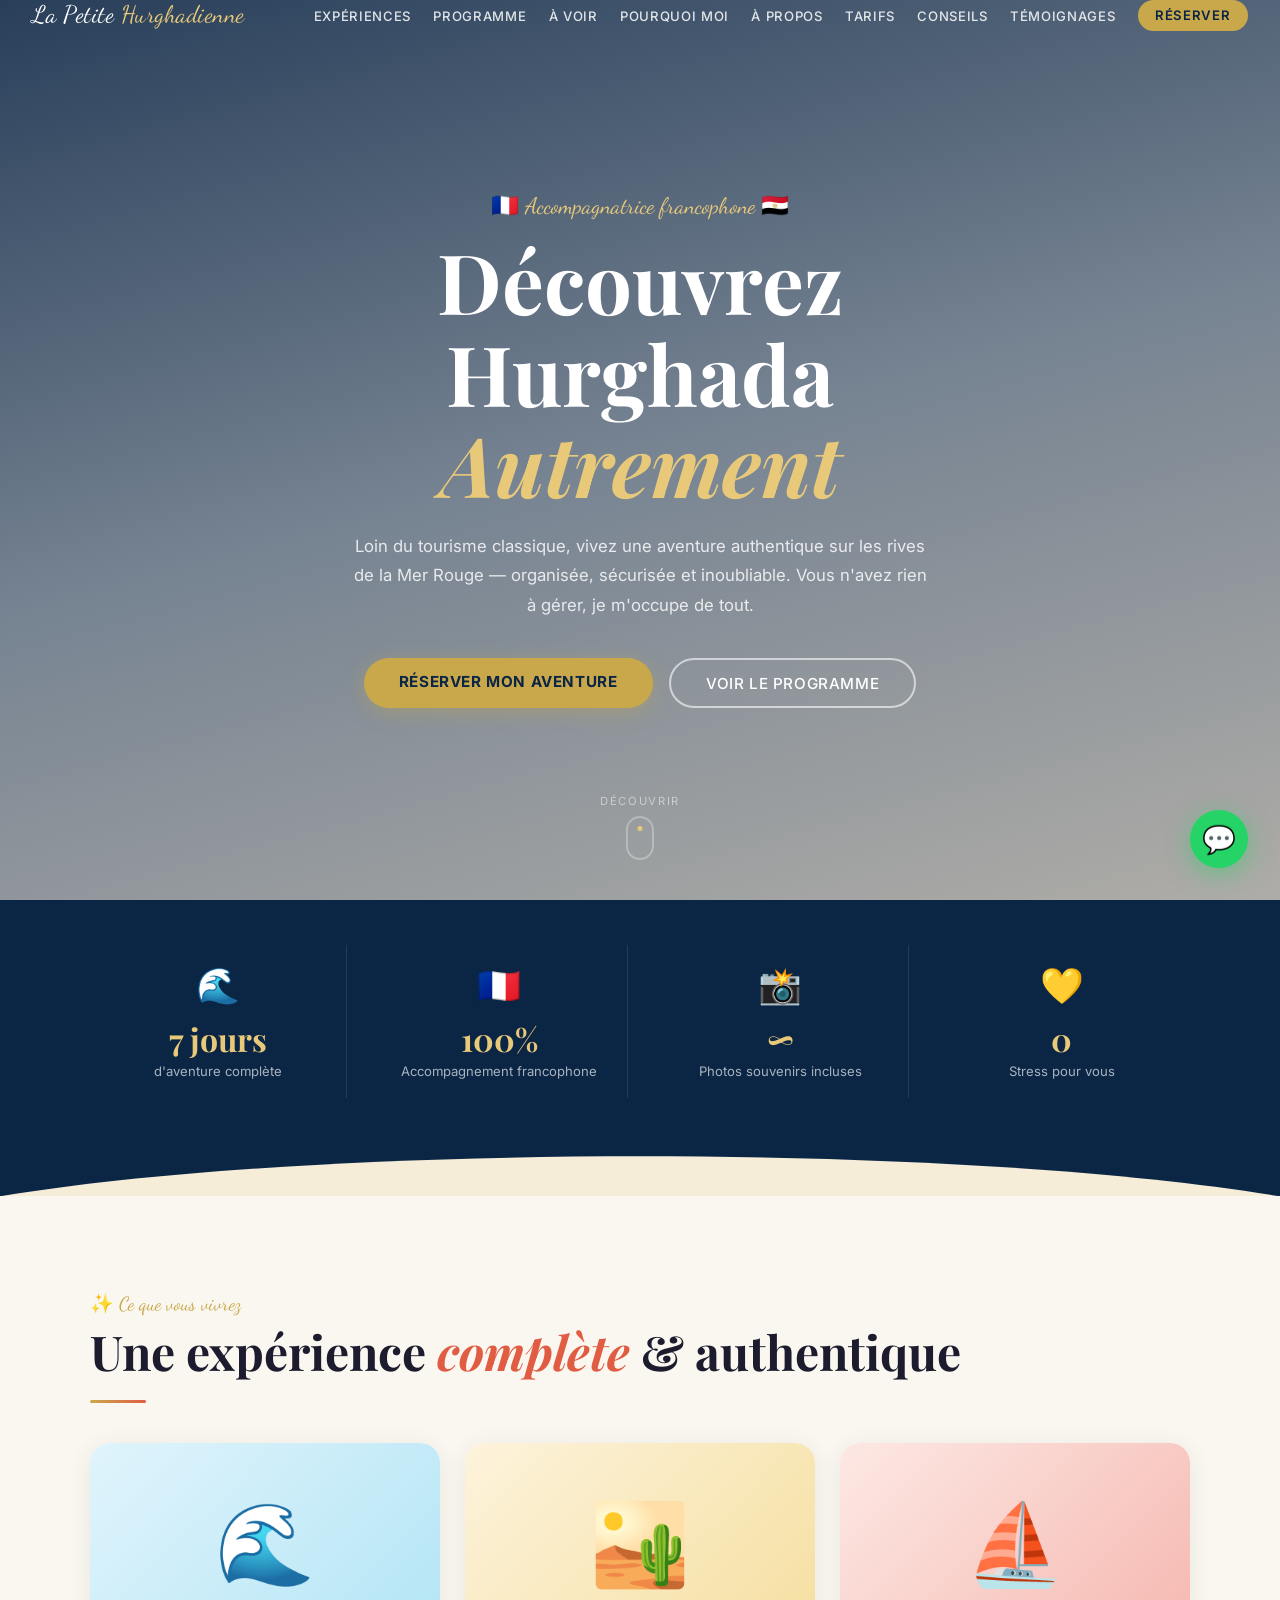
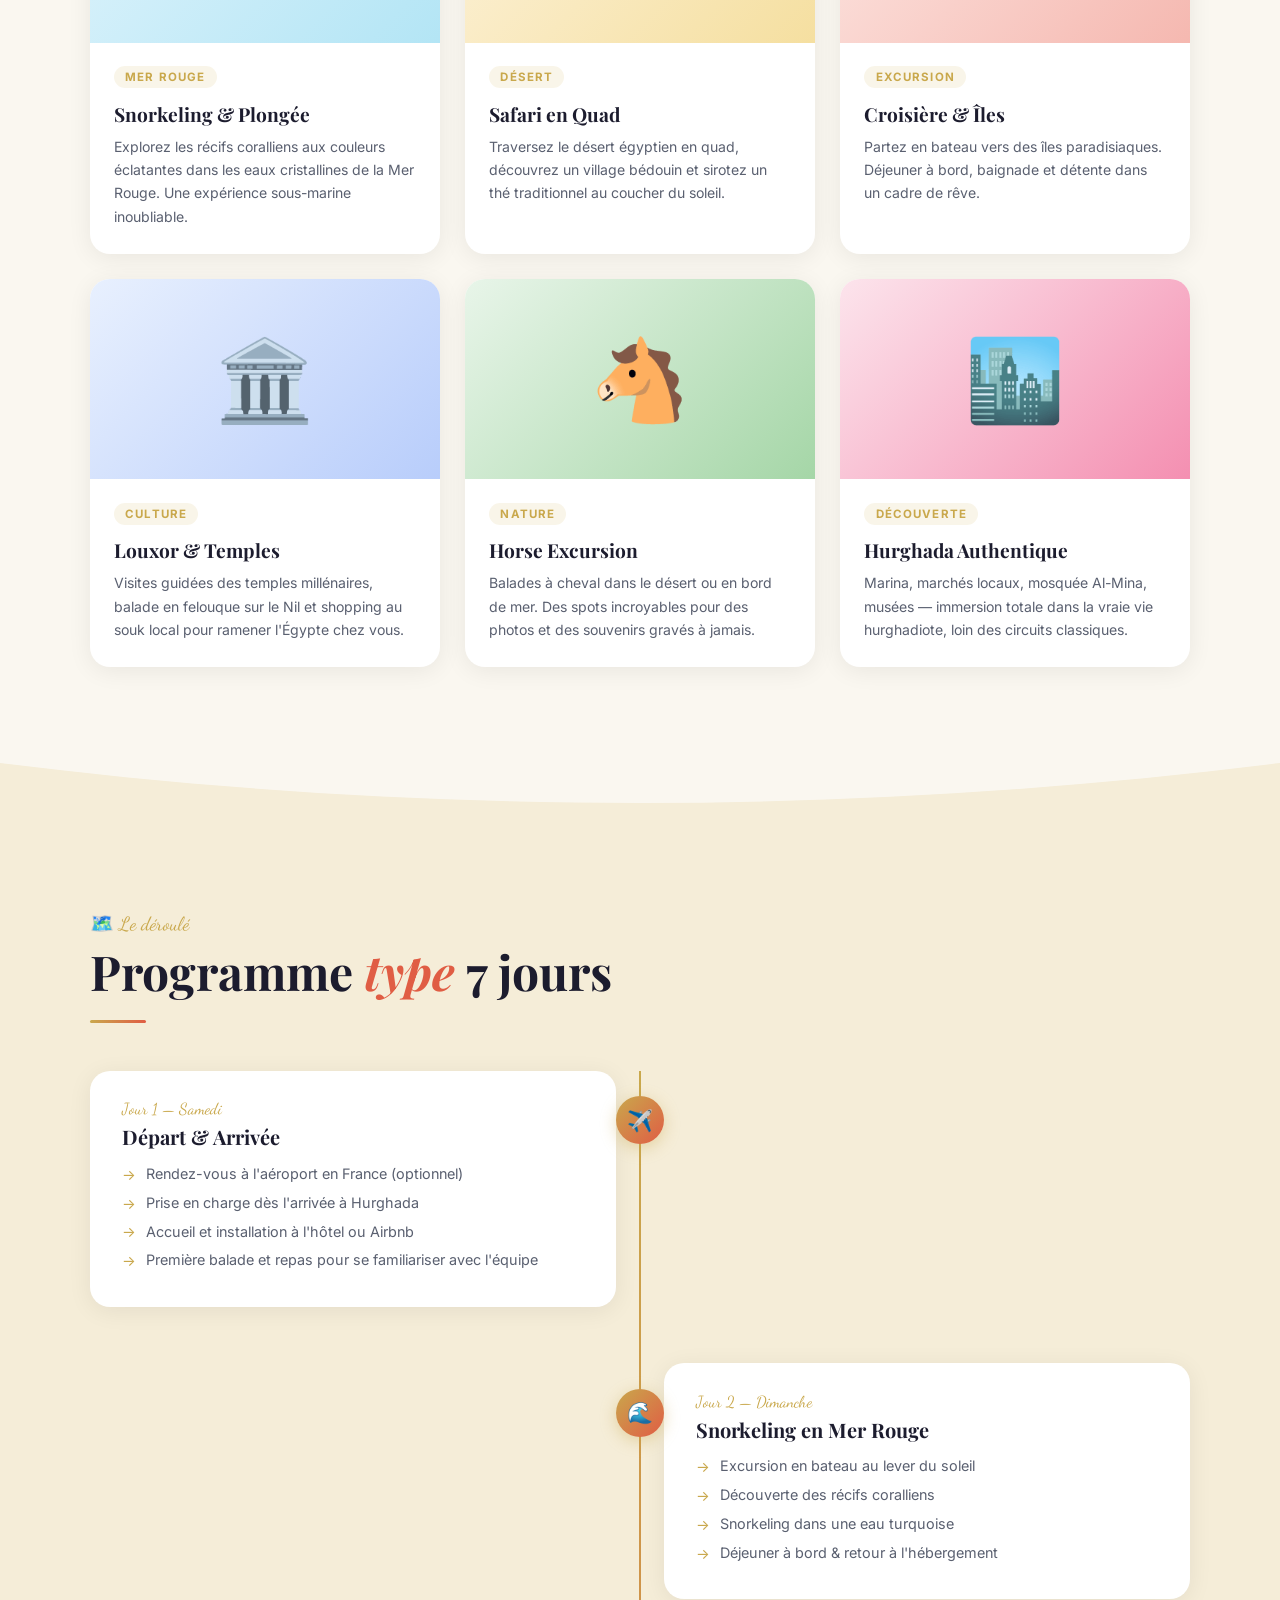
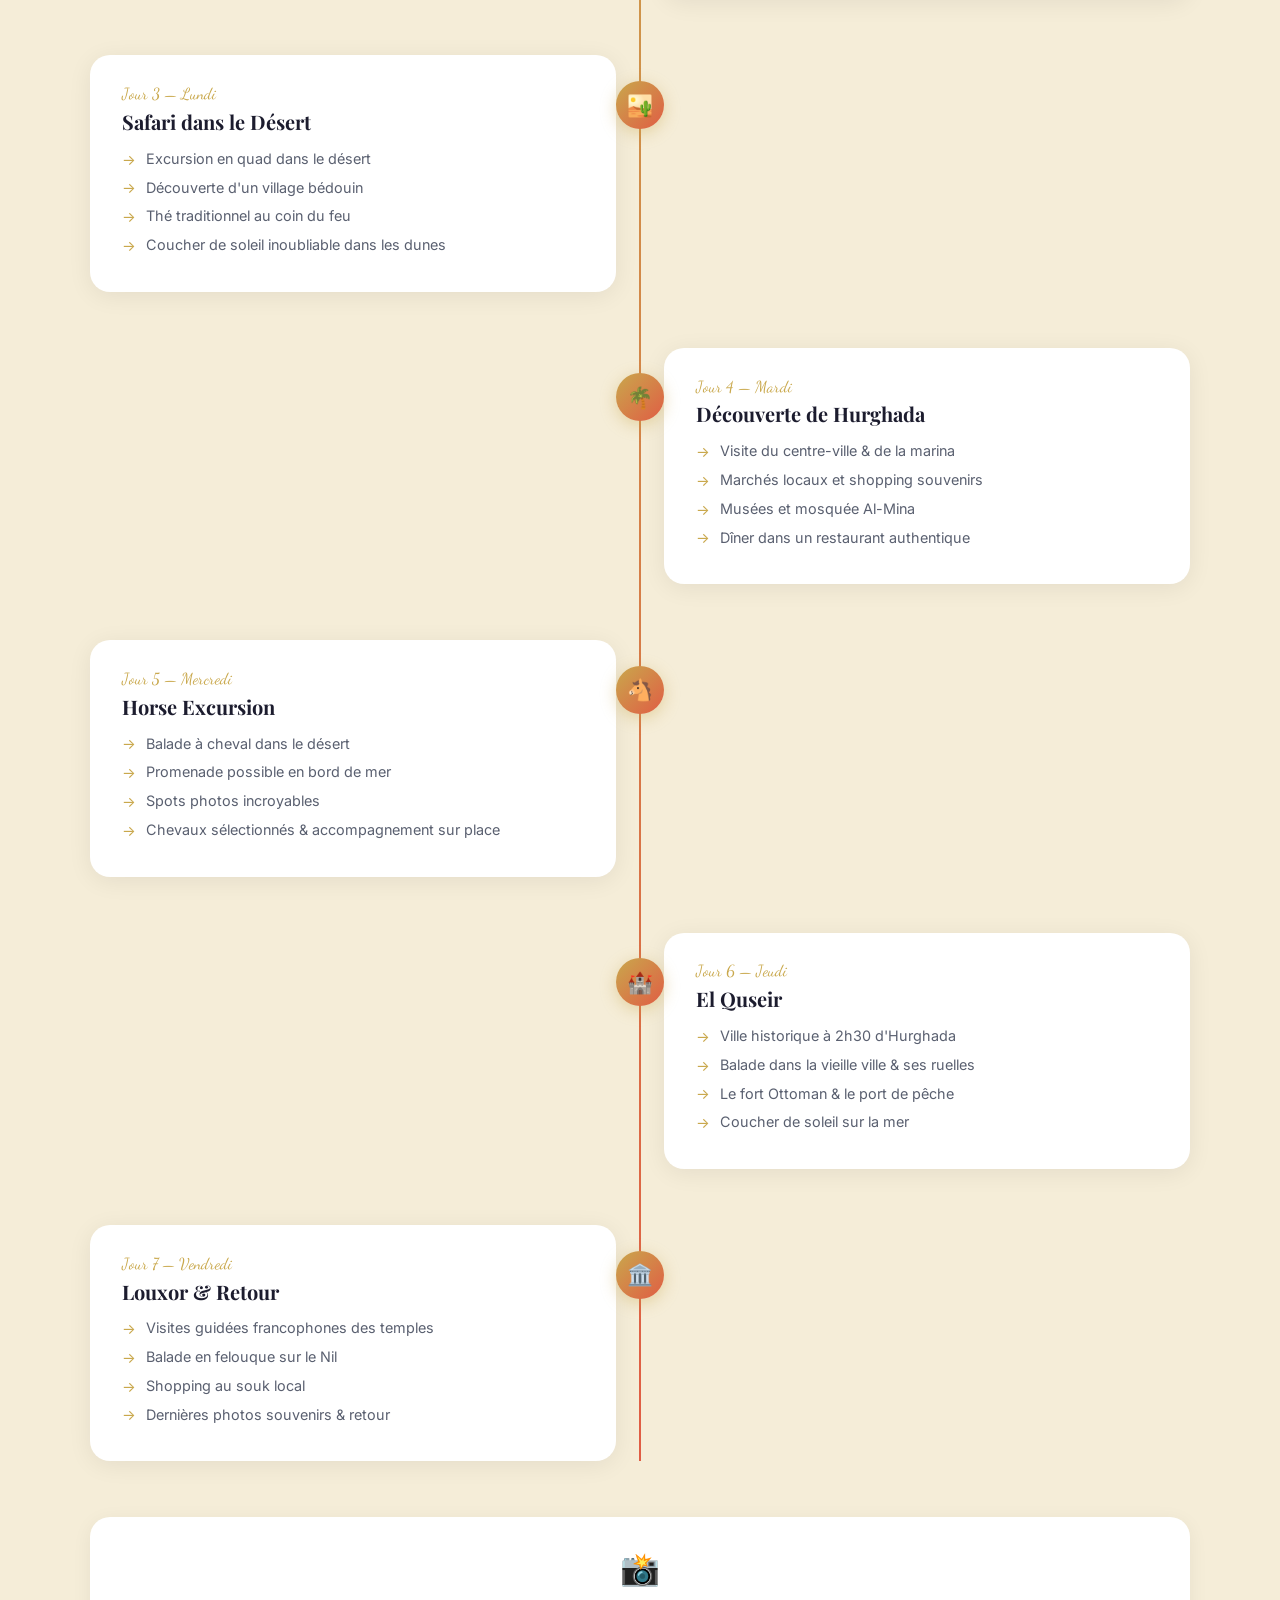
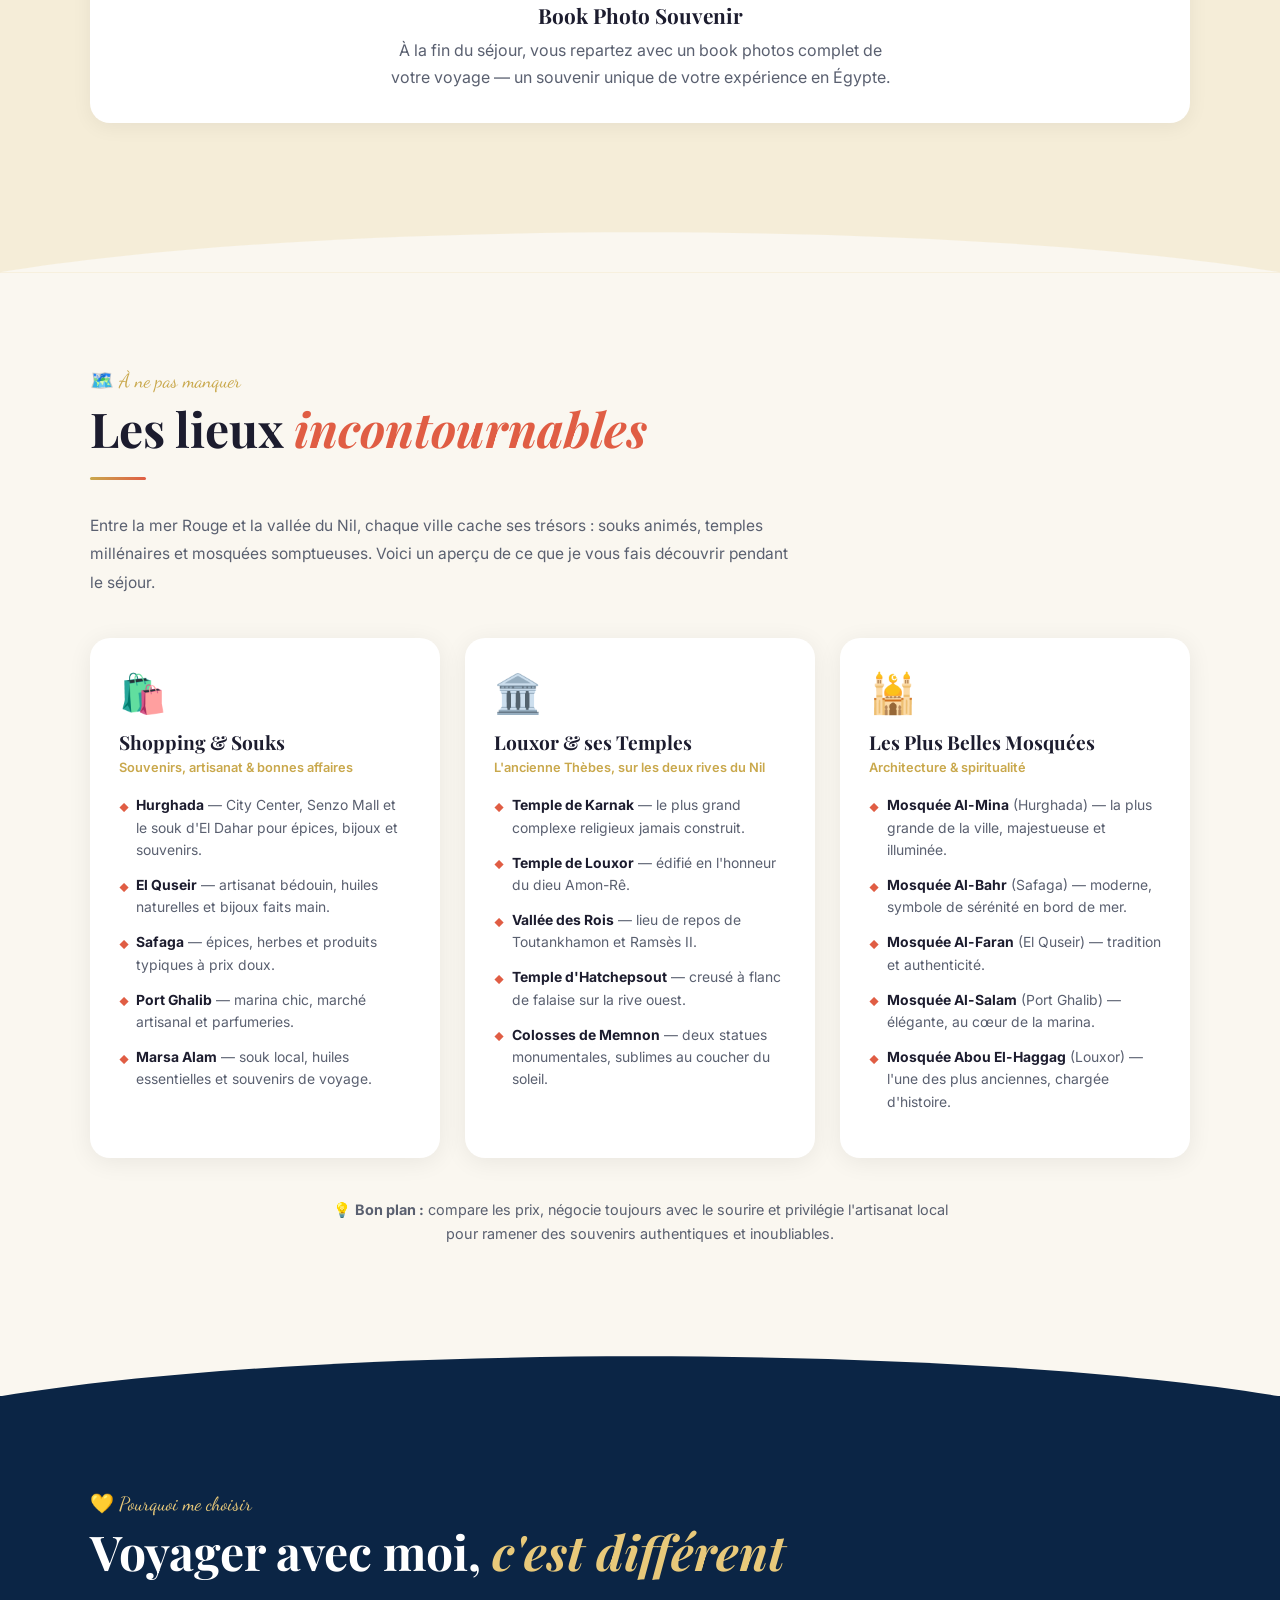
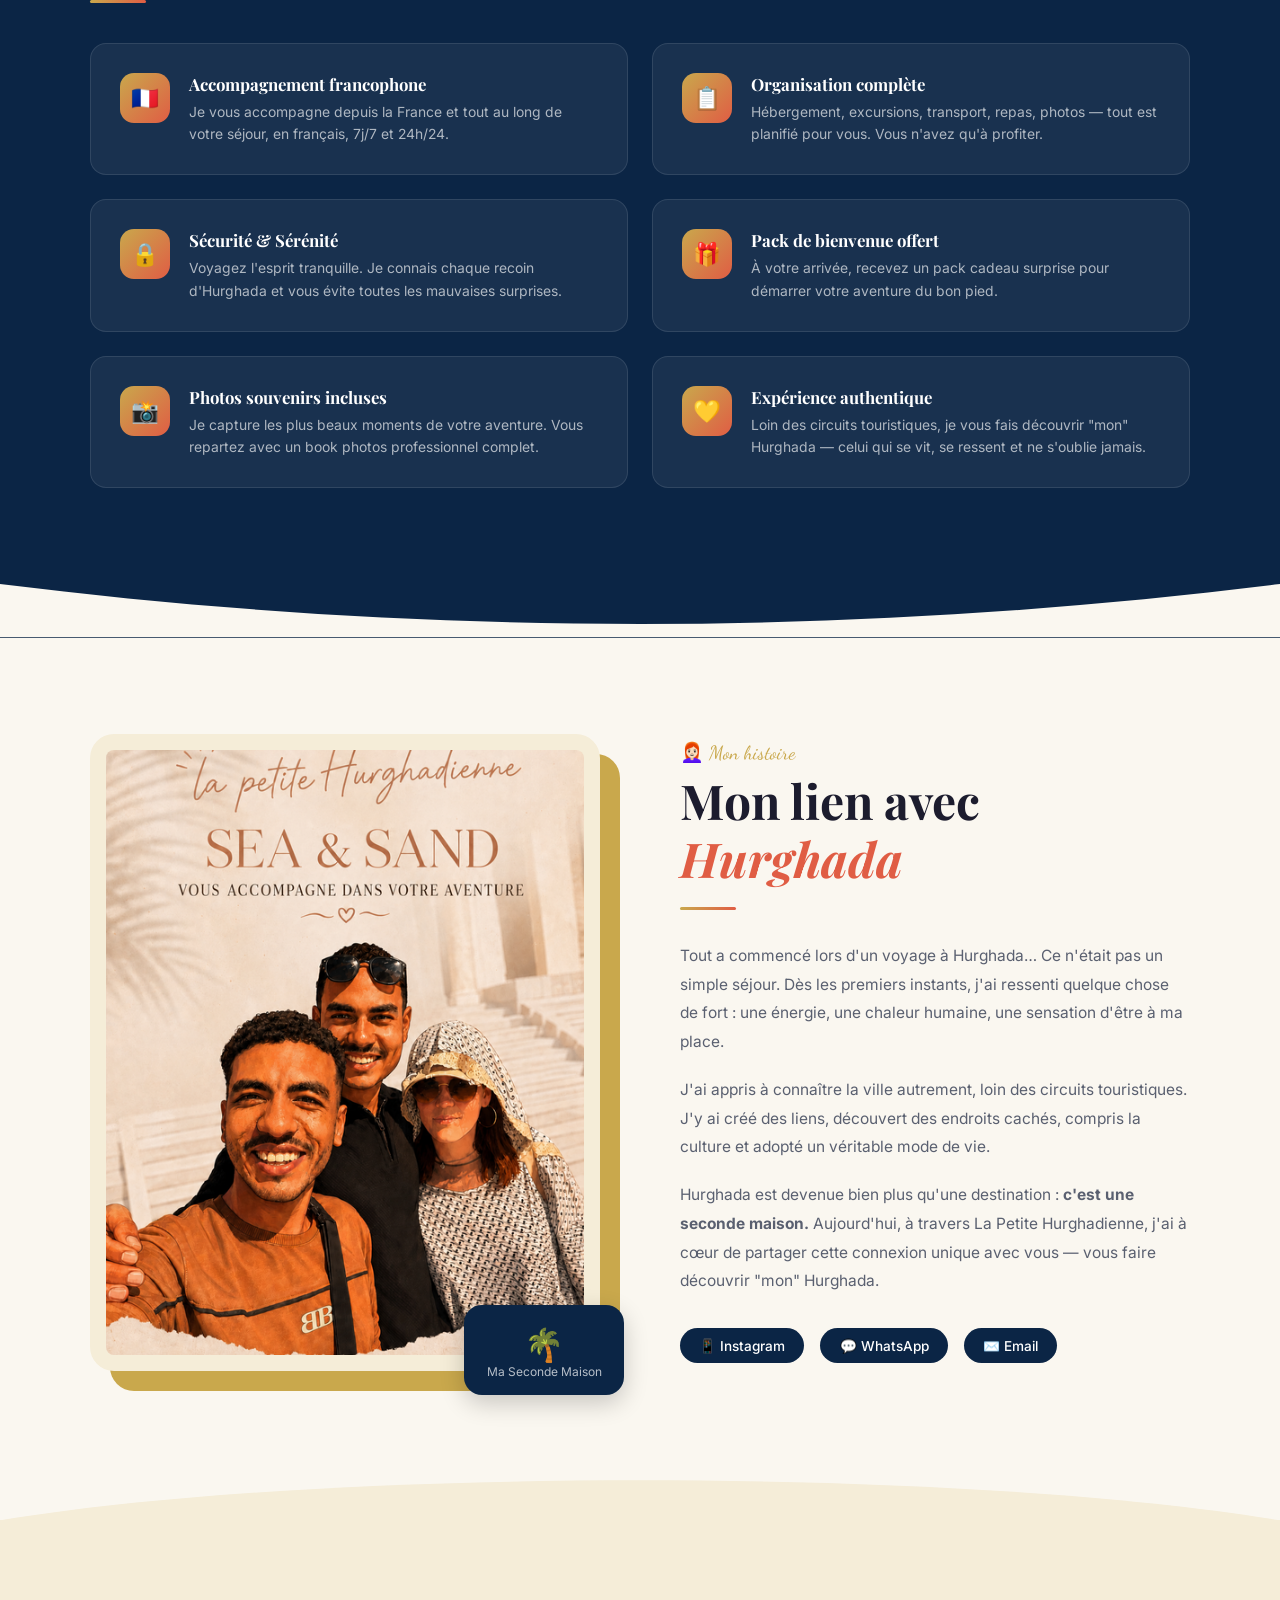
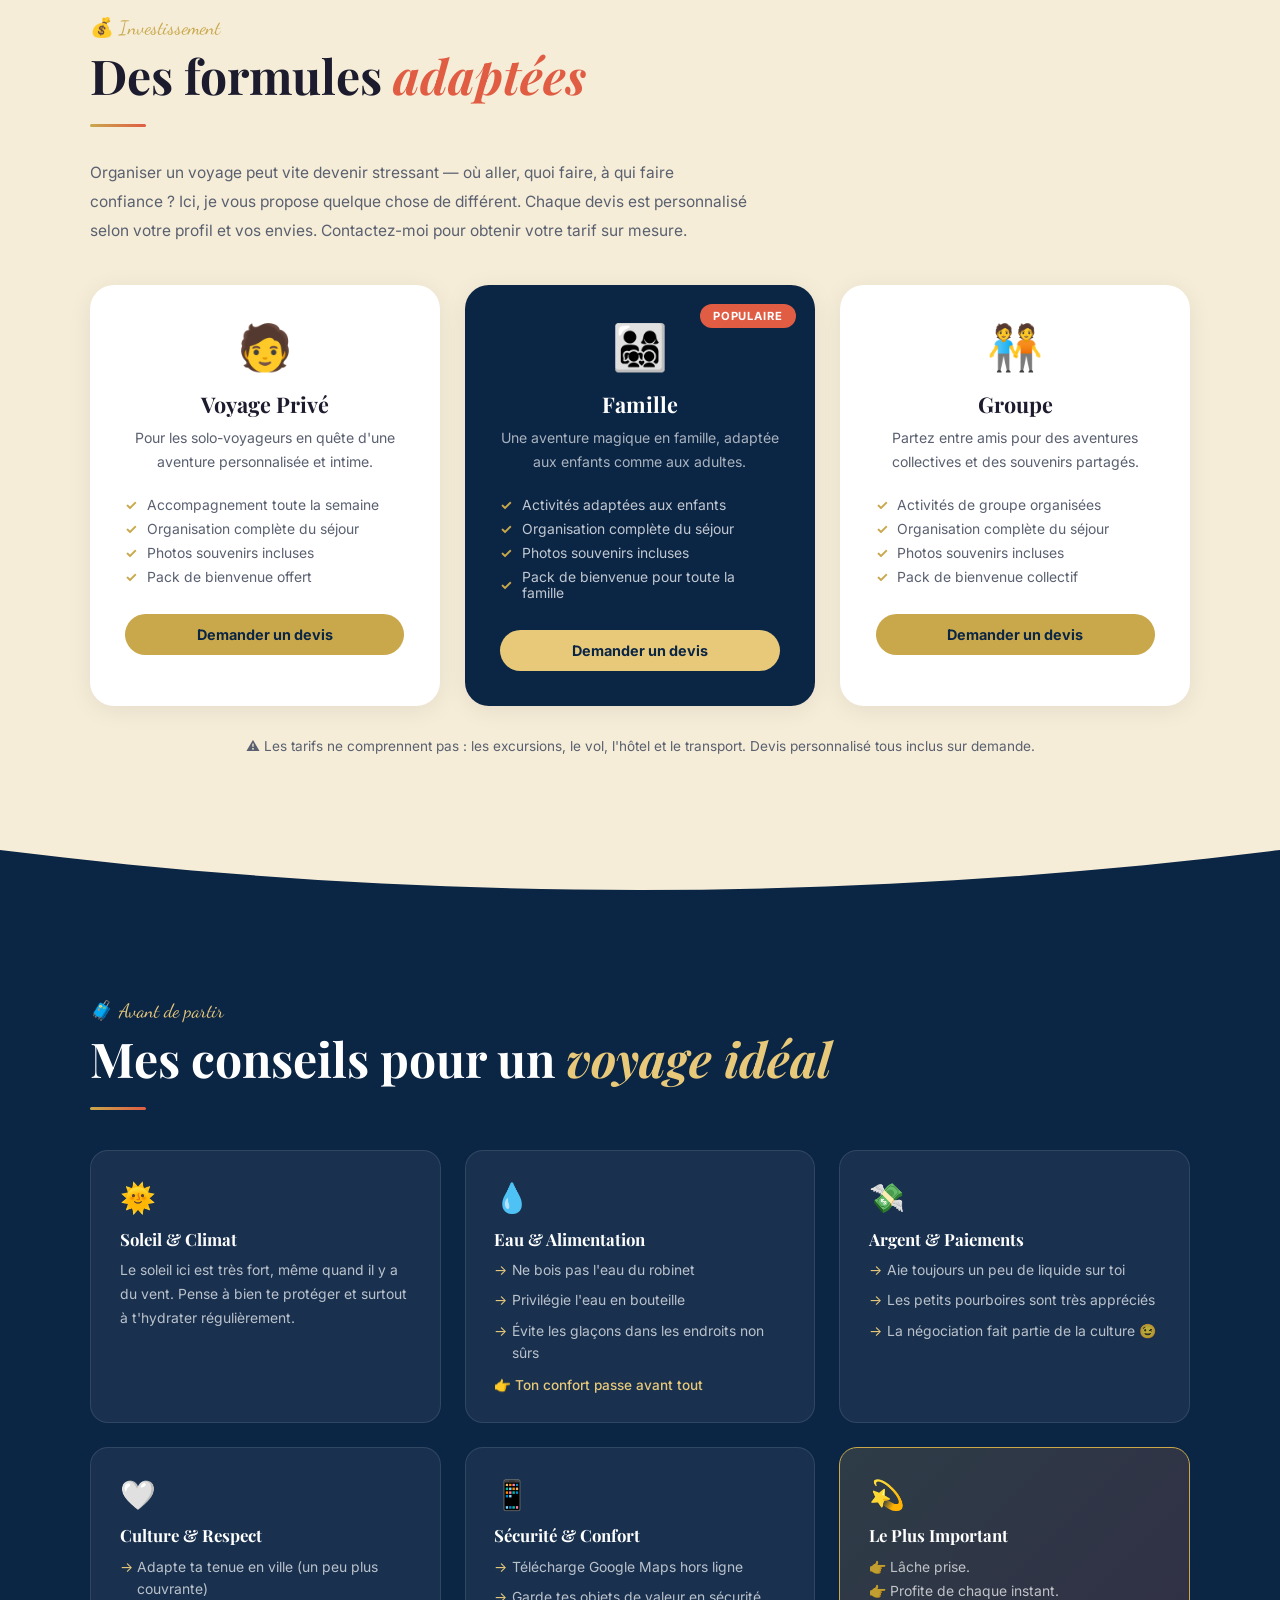
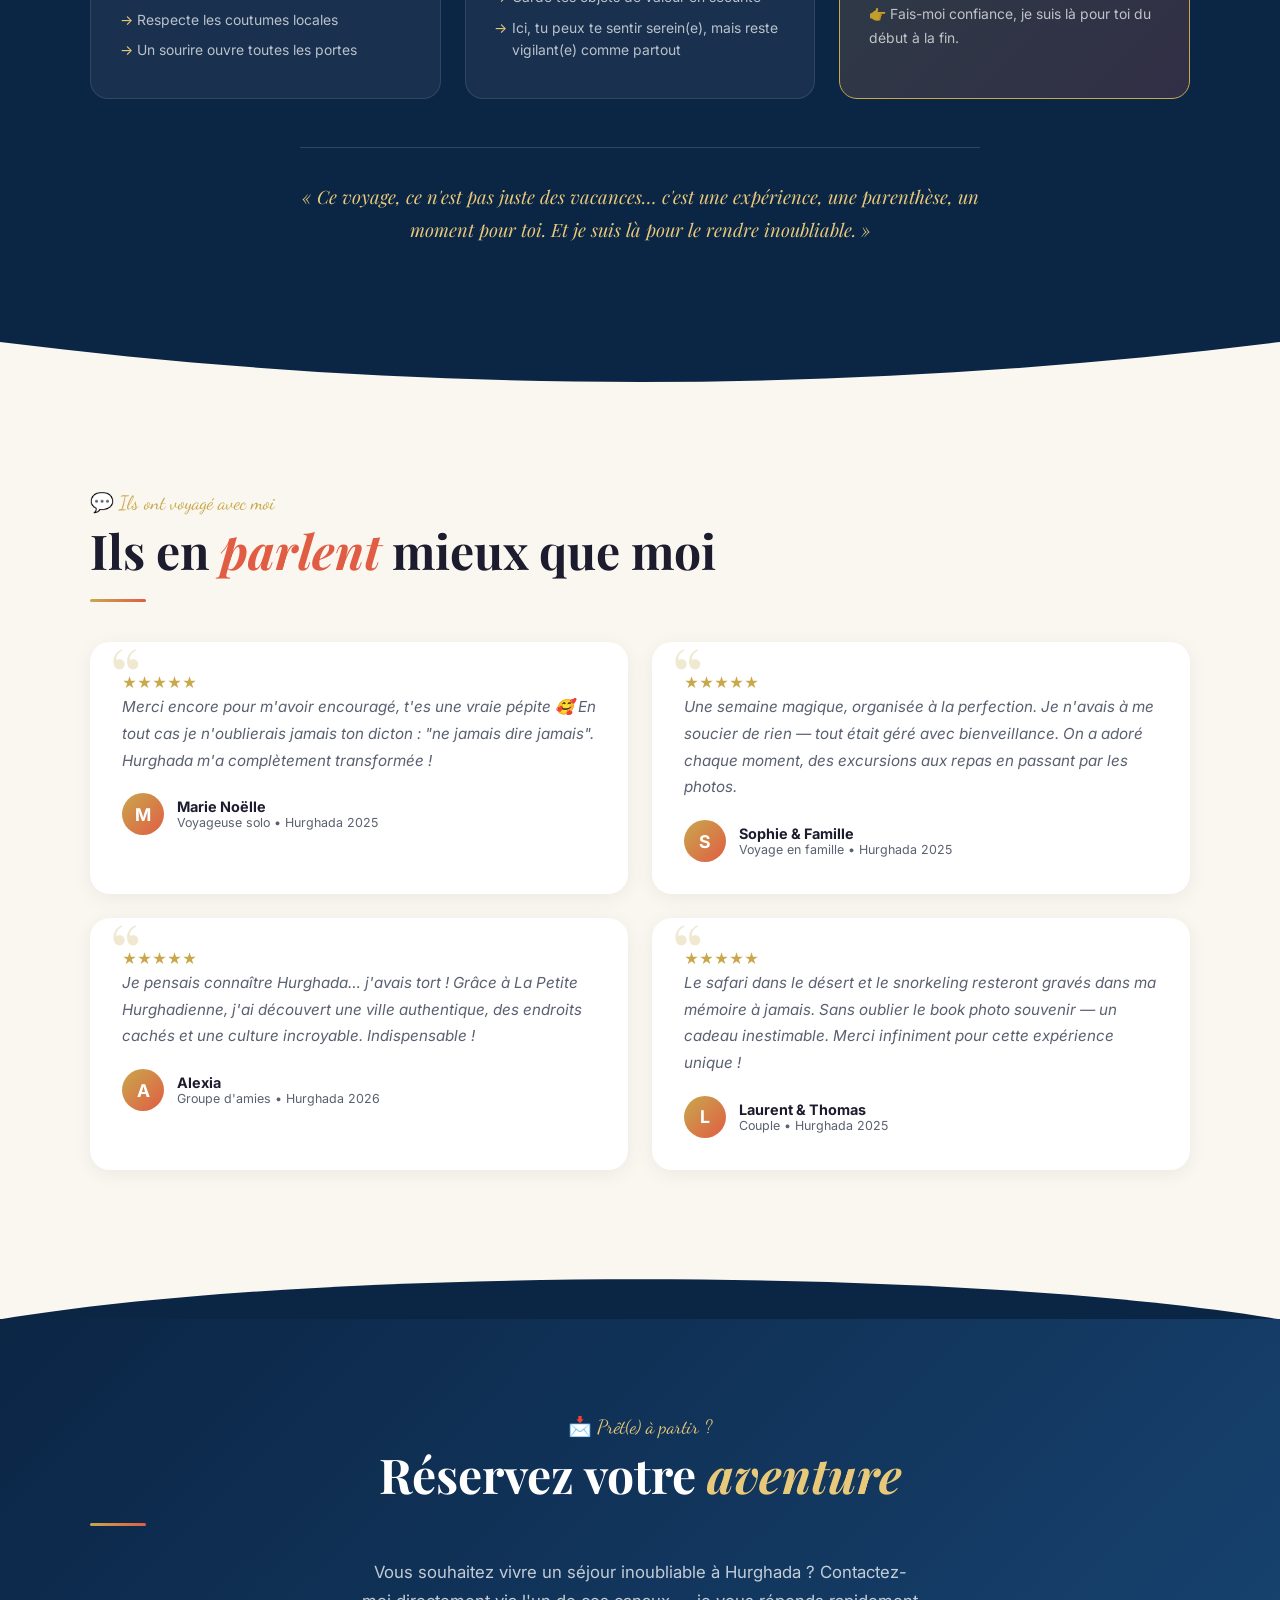
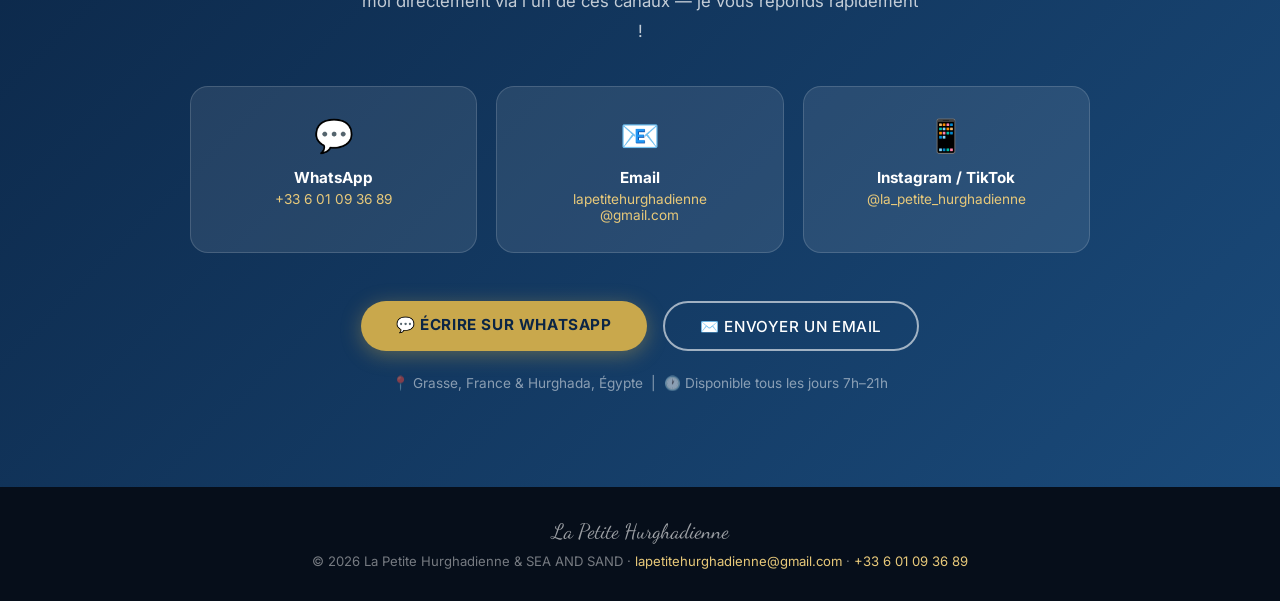
==== index.html @ a3fd4a18 "Add files via upload" ====
<!DOCTYPE html>
<html lang="fr">
<head>
  <meta charset="UTF-8">
  <meta name="viewport" content="width=device-width, initial-scale=1.0">
  <title>La Petite Hurghadienne – Découvrez Hurghada Autrement</title>
  <link rel="preconnect" href="https://fonts.googleapis.com">
  <link rel="preconnect" href="https://fonts.gstatic.com" crossorigin>
  <link href="https://fonts.googleapis.com/css2?family=Playfair+Display:ital,wght@0,400;0,600;0,700;1,400&family=Inter:wght@300;400;500;600&family=Dancing+Script:wght@600&display=swap" rel="stylesheet">
  <style>
    *, *::before, *::after { margin: 0; padding: 0; box-sizing: border-box; }

    :root {
      --deep-ocean:  #0B2545;
      --mid-ocean:   #1A4A7A;
      --gold:        #C9A84C;
      --gold-light:  #E8C97A;
      --coral:       #E05D44;
      --sand:        #F5EDD8;
      --cream:       #FAF7F0;
      --charcoal:    #1C1C2E;
      --text-muted:  #5A6070;
    }

    html { scroll-behavior: smooth; }

    body {
      font-family: 'Inter', sans-serif;
      background: var(--cream);
      color: var(--charcoal);
      overflow-x: hidden;
    }

    /* ─── NAV ─── */
    nav {
      position: fixed; top: 0; left: 0; right: 0; z-index: 999;
      padding: 0 2rem;
      display: flex; align-items: center; justify-content: space-between;
      background: transparent;
      transition: background .4s, box-shadow .4s;
    }
    nav.scrolled {
      background: rgba(11,37,69,.96);
      backdrop-filter: blur(12px);
      box-shadow: 0 2px 20px rgba(0,0,0,.3);
    }
    .nav-logo {
      font-family: 'Dancing Script', cursive;
      font-size: 1.5rem;
      color: #fff;
      text-decoration: none;
      letter-spacing: .02em;
      white-space: nowrap; flex-shrink: 0;
    }
    .nav-logo span { color: var(--gold-light); }
    .nav-links {
      display: flex; gap: 1.4rem; list-style: none; flex-wrap: nowrap;
    }
    .nav-links a {
      color: rgba(255,255,255,.85); text-decoration: none;
      font-size: .82rem; font-weight: 500; letter-spacing: .05em; text-transform: uppercase;
      transition: color .25s; white-space: nowrap;
    }
    .nav-links a:hover { color: var(--gold-light); }
    .nav-cta {
      background: var(--gold); color: var(--deep-ocean) !important;
      padding: .45rem 1.1rem; border-radius: 30px;
      font-weight: 600 !important;
      transition: background .25s !important;
    }
    .nav-cta:hover { background: var(--gold-light) !important; }

    .hamburger {
      display: none; flex-direction: column; gap: 5px;
      cursor: pointer; padding: 8px;
    }
    .hamburger span {
      display: block; width: 24px; height: 2px;
      background: #fff; border-radius: 2px;
      transition: .3s;
    }

    /* ─── HERO ─── */
    #hero {
      position: relative; min-height: 100vh;
      display: flex; align-items: center; justify-content: center;
      overflow: hidden;
    }

    .hero-bg {
      position: absolute; inset: 0; z-index: 0;
      background:
        linear-gradient(165deg, rgba(11,37,69,.88) 0%, rgba(11,37,69,.55) 50%, rgba(0,0,0,.3) 100%),
        url('https://images.unsplash.com/photo-1575651852379-00e45e9e6ea5?w=1600&q=80') center/cover no-repeat;
    }

    .hero-particles {
      position: absolute; inset: 0; z-index: 1; overflow: hidden;
    }
    .hero-particles span {
      position: absolute; width: 3px; height: 3px;
      background: var(--gold-light); border-radius: 50%; opacity: 0;
      animation: sparkle 6s infinite;
    }
    @keyframes sparkle {
      0%   { opacity: 0; transform: translateY(0) scale(1); }
      50%  { opacity: .9; }
      100% { opacity: 0; transform: translateY(-120px) scale(.3); }
    }

    .hero-content {
      position: relative; z-index: 2; text-align: center;
      padding: 2rem 1.5rem; max-width: 820px;
    }
    .hero-eyebrow {
      display: inline-block;
      font-family: 'Dancing Script', cursive;
      font-size: 1.4rem; color: var(--gold-light);
      margin-bottom: 1rem;
      animation: fadeUp .8s ease both;
    }
    .hero-title {
      font-family: 'Playfair Display', serif;
      font-size: clamp(2.8rem, 7vw, 5.2rem);
      font-weight: 700; line-height: 1.1;
      color: #fff; margin-bottom: 1.4rem;
      animation: fadeUp .9s .15s ease both;
    }
    .hero-title em { font-style: italic; color: var(--gold-light); }
    .hero-sub {
      font-size: 1.05rem; color: rgba(255,255,255,.82);
      line-height: 1.75; max-width: 580px; margin: 0 auto 2.4rem;
      animation: fadeUp 1s .3s ease both;
    }
    .hero-btns {
      display: flex; gap: 1rem; justify-content: center; flex-wrap: wrap;
      animation: fadeUp 1s .45s ease both;
    }
    .btn-primary {
      background: var(--gold); color: var(--deep-ocean);
      padding: .85rem 2.2rem; border-radius: 50px;
      font-weight: 700; font-size: .95rem; text-decoration: none;
      letter-spacing: .04em; text-transform: uppercase;
      transition: transform .2s, box-shadow .2s, background .2s;
      box-shadow: 0 4px 20px rgba(201,168,76,.4);
    }
    .btn-primary:hover {
      transform: translateY(-2px);
      box-shadow: 0 8px 30px rgba(201,168,76,.5);
      background: var(--gold-light);
    }
    .btn-ghost {
      border: 2px solid rgba(255,255,255,.6);
      color: #fff; padding: .83rem 2.2rem; border-radius: 50px;
      font-size: .95rem; text-decoration: none; letter-spacing: .04em;
      text-transform: uppercase; font-weight: 500;
      transition: border-color .2s, background .2s;
    }
    .btn-ghost:hover {
      border-color: var(--gold-light);
      background: rgba(201,168,76,.15);
    }

    .hero-scroll {
      position: absolute; bottom: 2.5rem; left: 50%; transform: translateX(-50%);
      z-index: 2; display: flex; flex-direction: column; align-items: center; gap: .5rem;
    }
    .hero-scroll span { font-size: .7rem; color: rgba(255,255,255,.5); letter-spacing: .15em; text-transform: uppercase; }
    .scroll-dot {
      width: 28px; height: 44px; border: 2px solid rgba(255,255,255,.3);
      border-radius: 14px; position: relative;
    }
    .scroll-dot::after {
      content: ''; position: absolute; top: 8px; left: 50%; transform: translateX(-50%);
      width: 5px; height: 5px; background: var(--gold-light); border-radius: 50%;
      animation: scrollDown 2s infinite;
    }
    @keyframes scrollDown {
      0%   { top: 8px; opacity: 1; }
      100% { top: 26px; opacity: 0; }
    }

    @keyframes fadeUp {
      from { opacity: 0; transform: translateY(24px); }
      to   { opacity: 1; transform: translateY(0); }
    }

    /* ─── WAVE DIVIDER ─── */
    .wave-divider { display: block; width: 100%; line-height: 0; }

    /* ─── SECTION WRAPPER ─── */
    .section { padding: 6rem 2rem; }
    .section-inner { max-width: 1100px; margin: 0 auto; }
    .section-label {
      font-family: 'Dancing Script', cursive;
      font-size: 1.2rem; color: var(--gold);
      display: block; margin-bottom: .5rem;
    }
    .section-title {
      font-family: 'Playfair Display', serif;
      font-size: clamp(2rem, 4vw, 3rem);
      font-weight: 700; line-height: 1.2;
    }
    .section-title em { color: var(--coral); font-style: italic; }
    .divider-line {
      width: 56px; height: 3px;
      background: linear-gradient(90deg, var(--gold), var(--coral));
      border-radius: 2px; margin: 1.2rem 0 2rem;
    }

    /* ─── HIGHLIGHTS STRIP ─── */
    .highlights {
      background: var(--deep-ocean);
      padding: 2.8rem 2rem;
    }
    .highlights-inner {
      max-width: 1100px; margin: 0 auto;
      display: grid; grid-template-columns: repeat(4,1fr); gap: 1.5rem;
    }
    .highlight-card {
      text-align: center; padding: 1.2rem .5rem;
      border-right: 1px solid rgba(255,255,255,.1);
    }
    .highlight-card:last-child { border-right: none; }
    .highlight-icon { font-size: 2.2rem; margin-bottom: .6rem; }
    .highlight-val {
      font-family: 'Playfair Display', serif;
      font-size: 2rem; font-weight: 700; color: var(--gold-light);
    }
    .highlight-label { font-size: .82rem; color: rgba(255,255,255,.65); margin-top: .2rem; }

    /* ─── EXPERIENCES ─── */
    #experiences { background: var(--cream); }
    .exp-grid {
      display: grid; grid-template-columns: repeat(3,1fr); gap: 1.6rem;
      margin-top: 2.5rem;
    }
    .exp-card {
      background: #fff; border-radius: 20px;
      overflow: hidden;
      box-shadow: 0 4px 24px rgba(0,0,0,.07);
      transition: transform .3s, box-shadow .3s;
      position: relative;
    }
    .exp-card:hover { transform: translateY(-6px); box-shadow: 0 12px 40px rgba(0,0,0,.13); }
    .exp-img {
      width: 100%; height: 200px; object-fit: cover;
      display: block; background: var(--sand);
    }
    .exp-emoji-header {
      width: 100%; height: 200px;
      display: flex; align-items: center; justify-content: center;
      font-size: 5rem;
    }
    .exp-body { padding: 1.4rem 1.5rem 1.6rem; }
    .exp-badge {
      display: inline-block;
      background: rgba(201,168,76,.12); color: var(--gold);
      font-size: .72rem; font-weight: 700; letter-spacing: .1em;
      text-transform: uppercase; padding: .25rem .7rem; border-radius: 20px;
      margin-bottom: .8rem;
    }
    .exp-title {
      font-family: 'Playfair Display', serif;
      font-size: 1.2rem; font-weight: 700; margin-bottom: .5rem;
    }
    .exp-desc { font-size: .88rem; color: var(--text-muted); line-height: 1.65; }
    .exp-card::after {
      content: ''; position: absolute; bottom: 0; left: 0; right: 0; height: 3px;
      background: linear-gradient(90deg, var(--gold), var(--coral));
      transform: scaleX(0); transform-origin: left;
      transition: transform .4s ease;
    }
    .exp-card:hover::after { transform: scaleX(1); }

    /* ─── PROGRAMME ─── */
    #programme { background: var(--sand); }
    .timeline { position: relative; margin-top: 3rem; }
    .timeline::before {
      content: ''; position: absolute; left: 50%; top: 0; bottom: 0;
      width: 2px; background: linear-gradient(to bottom, var(--gold), var(--coral));
      transform: translateX(-50%);
    }
    .day {
      display: flex; align-items: flex-start; gap: 2rem;
      margin-bottom: 3.5rem; position: relative;
    }
    .day:nth-child(even) { flex-direction: row-reverse; }
    .day-content {
      flex: 1; background: #fff;
      border-radius: 20px; padding: 1.8rem 2rem;
      box-shadow: 0 4px 24px rgba(0,0,0,.07);
      position: relative;
    }
    .day:nth-child(odd) .day-content { margin-right: calc(50% + 1.5rem); }
    .day:nth-child(even) .day-content { margin-left: calc(50% + 1.5rem); }
    .day-dot {
      position: absolute; left: 50%; top: 1.6rem;
      transform: translateX(-50%);
      width: 48px; height: 48px;
      background: linear-gradient(135deg, var(--gold), var(--coral));
      border-radius: 50%; display: flex; align-items: center; justify-content: center;
      font-size: 1.3rem; z-index: 2;
      box-shadow: 0 4px 16px rgba(201,168,76,.4);
    }
    .day-number {
      font-family: 'Dancing Script', cursive;
      font-size: 1rem; color: var(--gold); margin-bottom: .3rem;
    }
    .day-title {
      font-family: 'Playfair Display', serif;
      font-size: 1.25rem; font-weight: 700; margin-bottom: .8rem;
    }
    .day-list { list-style: none; }
    .day-list li {
      display: flex; align-items: flex-start; gap: .6rem;
      font-size: .9rem; color: var(--text-muted);
      line-height: 1.5; margin-bottom: .4rem;
    }
    .day-list li::before { content: '→'; color: var(--gold); flex-shrink: 0; margin-top: .05rem; }

    /* ─── WHY CHOOSE ─── */
    #pourquoi { background: var(--deep-ocean); color: #fff; }
    #pourquoi .section-title { color: #fff; }
    #pourquoi .section-label { color: var(--gold-light); }
    .features-grid {
      display: grid; grid-template-columns: repeat(2,1fr); gap: 1.5rem;
      margin-top: 2.5rem;
    }
    .feature {
      background: rgba(255,255,255,.06);
      border: 1px solid rgba(255,255,255,.1);
      border-radius: 16px; padding: 1.8rem;
      display: flex; gap: 1.2rem; align-items: flex-start;
      transition: background .3s;
    }
    .feature:hover { background: rgba(255,255,255,.1); }
    .feature-icon {
      width: 50px; height: 50px; border-radius: 14px; flex-shrink: 0;
      background: linear-gradient(135deg, var(--gold), var(--coral));
      display: flex; align-items: center; justify-content: center; font-size: 1.4rem;
    }
    .feature-title {
      font-family: 'Playfair Display', serif;
      font-size: 1.05rem; font-weight: 700; margin-bottom: .4rem;
    }
    .feature-desc { font-size: .87rem; color: rgba(255,255,255,.65); line-height: 1.6; }

    /* ─── ABOUT ─── */
    #about { background: var(--cream); }
    .about-wrap {
      display: grid; grid-template-columns: 1fr 1fr; gap: 5rem; align-items: center;
    }
    .about-img-wrap {
      position: relative; border-radius: 24px; overflow: visible;
    }
    .about-img-box {
      width: 100%; aspect-ratio: 4/5; border-radius: 24px; overflow: hidden;
      background: var(--sand);
      display: flex; align-items: center; justify-content: center; font-size: 8rem;
      box-shadow: 20px 20px 0 var(--gold);
    }
    .about-img {
      width: 100%; height: 100%; object-fit: cover; display: block; border-radius: 24px;
      font-size: .8rem; color: var(--text-muted); text-align: center; padding: 1rem;
    }
    .about-badge {
      position: absolute; bottom: -1.5rem; right: -1.5rem;
      background: var(--deep-ocean); color: #fff;
      border-radius: 18px; padding: 1rem 1.4rem; text-align: center;
      box-shadow: 0 8px 24px rgba(0,0,0,.2);
    }
    .about-badge-num {
      font-family: 'Playfair Display', serif;
      font-size: 2rem; font-weight: 700; color: var(--gold-light);
    }
    .about-badge-txt { font-size: .75rem; color: rgba(255,255,255,.7); }
    .about-text p {
      font-size: .97rem; color: var(--text-muted); line-height: 1.85;
      margin-bottom: 1.2rem;
    }
    .about-contacts { margin-top: 2rem; display: flex; flex-wrap: wrap; gap: 1rem; }
    .contact-chip {
      display: flex; align-items: center; gap: .6rem;
      background: var(--deep-ocean); color: #fff;
      padding: .6rem 1.2rem; border-radius: 50px; text-decoration: none;
      font-size: .85rem; font-weight: 500; transition: transform .2s, background .2s;
    }
    .contact-chip:hover { transform: translateY(-2px); background: var(--mid-ocean); }

    /* ─── TARIFS ─── */
    #tarifs { background: var(--sand); }
    .tarifs-intro {
      font-size: .97rem; color: var(--text-muted); line-height: 1.85;
      max-width: 660px; margin-bottom: 2.5rem;
    }
    .tarifs-grid { display: grid; grid-template-columns: repeat(3,1fr); gap: 1.6rem; }
    .tarif-card {
      background: #fff; border-radius: 24px; padding: 2.2rem;
      text-align: center; position: relative; overflow: hidden;
      box-shadow: 0 4px 24px rgba(0,0,0,.07);
      transition: transform .3s;
    }
    .tarif-card:hover { transform: translateY(-5px); }
    .tarif-card.featured {
      background: var(--deep-ocean); color: #fff;
    }
    .tarif-badge {
      position: absolute; top: 1.2rem; right: 1.2rem;
      background: var(--coral); color: #fff;
      font-size: .7rem; font-weight: 700; letter-spacing: .08em;
      padding: .3rem .8rem; border-radius: 20px; text-transform: uppercase;
    }
    .tarif-icon { font-size: 2.8rem; margin-bottom: 1rem; }
    .tarif-name {
      font-family: 'Playfair Display', serif;
      font-size: 1.35rem; font-weight: 700; margin-bottom: .5rem;
    }
    .tarif-card.featured .tarif-name { color: #fff; }
    .tarif-desc { font-size: .88rem; color: var(--text-muted); line-height: 1.65; margin-bottom: 1.5rem; }
    .tarif-card.featured .tarif-desc { color: rgba(255,255,255,.65); }
    .tarif-includes { text-align: left; }
    .tarif-item {
      display: flex; align-items: center; gap: .6rem;
      font-size: .87rem; color: var(--text-muted);
      margin-bottom: .5rem;
    }
    .tarif-card.featured .tarif-item { color: rgba(255,255,255,.75); }
    .tarif-item::before { content: '✓'; color: var(--gold); font-weight: 700; }
    .tarif-cta {
      display: block; margin-top: 1.8rem;
      background: var(--gold); color: var(--deep-ocean);
      padding: .75rem; border-radius: 50px;
      font-weight: 700; font-size: .9rem; text-decoration: none;
      transition: background .2s;
    }
    .tarif-cta:hover { background: var(--gold-light); }
    .tarif-card.featured .tarif-cta { background: var(--gold-light); }

    /* ─── TESTIMONIALS ─── */
    #temoignages { background: var(--cream); }
    .testi-grid { display: grid; grid-template-columns: repeat(2,1fr); gap: 1.5rem; margin-top: 2.5rem; }
    .testi-card {
      background: #fff; border-radius: 20px; padding: 2rem;
      box-shadow: 0 4px 20px rgba(0,0,0,.06); position: relative;
    }
    .testi-card::before {
      content: '\201C';
      font-family: 'Playfair Display', serif; font-size: 5rem;
      color: var(--gold); line-height: 1;
      position: absolute; top: -.5rem; left: 1.2rem; opacity: .25;
    }
    .testi-text {
      font-size: .95rem; color: var(--text-muted);
      line-height: 1.75; margin-bottom: 1.2rem; font-style: italic;
    }
    .testi-author { display: flex; align-items: center; gap: .8rem; }
    .testi-avatar {
      width: 42px; height: 42px; border-radius: 50%;
      background: linear-gradient(135deg, var(--gold), var(--coral));
      display: flex; align-items: center; justify-content: center;
      font-size: 1.1rem; color: #fff; font-weight: 700;
    }
    .testi-name { font-weight: 700; font-size: .9rem; }
    .testi-meta { font-size: .78rem; color: var(--text-muted); }
    .testi-stars { color: var(--gold); font-size: .9rem; margin-bottom: .2rem; }

    /* ─── CONTACT / CTA ─── */
    #contact {
      background: linear-gradient(135deg, var(--deep-ocean) 0%, var(--mid-ocean) 100%);
      color: #fff; text-align: center;
    }
    #contact .section-title { color: #fff; }
    #contact .section-label { color: var(--gold-light); }
    .cta-desc {
      font-size: 1.05rem; color: rgba(255,255,255,.75);
      max-width: 560px; margin: .5rem auto 2.5rem; line-height: 1.75;
    }
    .cta-cards {
      display: grid; grid-template-columns: repeat(3,1fr); gap: 1.2rem;
      max-width: 900px; margin: 0 auto 3rem;
    }
    .cta-card {
      background: rgba(255,255,255,.09);
      border: 1px solid rgba(255,255,255,.15);
      border-radius: 18px; padding: 1.8rem 1.4rem; text-align: center;
    }
    .cta-card-icon { font-size: 2rem; margin-bottom: .8rem; }
    .cta-card-title { font-weight: 700; font-size: .95rem; margin-bottom: .3rem; }
    .cta-card-info { font-size: .85rem; color: rgba(255,255,255,.6); }
    .cta-card a { color: var(--gold-light); text-decoration: none; }
    .cta-card a:hover { text-decoration: underline; }
    .cta-info {
      font-size: .85rem; color: rgba(255,255,255,.5); margin-top: 1.5rem;
    }

    /* ─── FOOTER ─── */
    footer {
      background: #060e1a; color: rgba(255,255,255,.45);
      text-align: center; padding: 2rem 1.5rem;
      font-size: .82rem;
    }
    footer a { color: var(--gold-light); text-decoration: none; }

    /* ─── FLOATING WA ─── */
    .float-wa {
      position: fixed; bottom: 2rem; right: 2rem; z-index: 900;
      width: 58px; height: 58px; border-radius: 50%;
      background: #25D366; display: flex; align-items: center; justify-content: center;
      font-size: 1.7rem; text-decoration: none;
      box-shadow: 0 6px 24px rgba(37,211,102,.5);
      animation: waPulse 3s infinite;
    }
    @keyframes waPulse {
      0%, 100% { box-shadow: 0 6px 24px rgba(37,211,102,.5); }
      50%       { box-shadow: 0 6px 40px rgba(37,211,102,.8); }
    }

    /* ─── SCROLL REVEAL ─── */
    .reveal { opacity: 0; transform: translateY(30px); transition: opacity .7s ease, transform .7s ease; }
    .reveal.visible { opacity: 1; transform: translateY(0); }

    /* ─── LIEUX INCONTOURNABLES ─── */
    #incontournables { background: var(--cream); }
    .lieux-intro {
      font-size: .97rem; color: var(--text-muted); line-height: 1.85;
      max-width: 700px;
    }
    .lieux-grid { display: grid; grid-template-columns: repeat(3,1fr); gap: 1.6rem; margin-top: 2.5rem; }
    .lieux-card {
      background: #fff; border-radius: 20px; padding: 2rem 1.8rem;
      box-shadow: 0 4px 24px rgba(0,0,0,.07);
      transition: transform .3s, box-shadow .3s;
    }
    .lieux-card:hover { transform: translateY(-6px); box-shadow: 0 12px 40px rgba(0,0,0,.13); }
    .lieux-icon { font-size: 2.4rem; margin-bottom: .8rem; }
    .lieux-title {
      font-family: 'Playfair Display', serif;
      font-size: 1.2rem; font-weight: 700; margin-bottom: .3rem;
    }
    .lieux-sub { font-size: .8rem; color: var(--gold); margin-bottom: 1.2rem; font-weight: 600; }
    .lieux-list { list-style: none; }
    .lieux-list li {
      font-size: .87rem; color: var(--text-muted); line-height: 1.6;
      margin-bottom: .8rem; padding-left: 1.1rem; position: relative;
    }
    .lieux-list li::before { content: '◆'; color: var(--coral); font-size: .6rem; position: absolute; left: 0; top: .35rem; }
    .lieux-list strong { color: var(--charcoal); }
    .lieux-tip {
      text-align: center; margin: 2.5rem auto 0; font-size: .9rem;
      color: var(--text-muted); max-width: 650px; line-height: 1.7;
    }

    /* ─── CONSEILS VOYAGE ─── */
    #conseils { background: var(--deep-ocean); color: #fff; }
    #conseils .section-title { color: #fff; }
    #conseils .section-label { color: var(--gold-light); }
    .conseils-grid { display: grid; grid-template-columns: repeat(3,1fr); gap: 1.5rem; margin-top: 2.5rem; }
    .conseil-card {
      background: rgba(255,255,255,.06);
      border: 1px solid rgba(255,255,255,.1);
      border-radius: 18px; padding: 1.8rem; transition: background .3s;
    }
    .conseil-card:hover { background: rgba(255,255,255,.1); }
    .conseil-card.highlight {
      background: linear-gradient(135deg, rgba(201,168,76,.18), rgba(224,93,68,.18));
      border-color: var(--gold);
    }
    .conseil-icon { font-size: 1.8rem; margin-bottom: .8rem; }
    .conseil-title {
      font-family: 'Playfair Display', serif;
      font-size: 1.05rem; font-weight: 700; margin-bottom: .6rem;
    }
    .conseil-desc { font-size: .87rem; color: rgba(255,255,255,.7); line-height: 1.7; }
    .conseil-list { list-style: none; }
    .conseil-list li {
      font-size: .87rem; color: rgba(255,255,255,.7); line-height: 1.6;
      margin-bottom: .5rem; padding-left: 1.1rem; position: relative;
    }
    .conseil-list li::before { content: '→'; color: var(--gold-light); position: absolute; left: 0; }
    .conseil-note { font-size: .85rem; color: var(--gold-light); margin-top: .8rem; font-weight: 500; }
    .conseil-signature {
      text-align: center; max-width: 680px; margin: 3rem auto 0;
      font-family: 'Playfair Display', serif; font-style: italic;
      font-size: 1.15rem; line-height: 1.8; color: var(--gold-light);
      padding-top: 2rem; border-top: 1px solid rgba(255,255,255,.15);
    }

    /* ─── RESPONSIVE ─── */
    @media (max-width: 1180px) {
      .nav-links { display: none; }
      .hamburger { display: flex; }
    }
    @media (max-width: 900px) {
      .nav-links { display: none; }
      .hamburger { display: flex; }
      .highlights-inner { grid-template-columns: repeat(2,1fr); }
      .highlight-card:nth-child(2) { border-right: none; }
      .exp-grid { grid-template-columns: repeat(2,1fr); }
      .timeline::before { left: 24px; }
      .day { flex-direction: column !important; padding-left: 60px; }
      .day-content,
      .day:nth-child(odd) .day-content,
      .day:nth-child(even) .day-content { margin: 0 !important; }
      .day-dot { left: 0; transform: none; top: 0; }
      .about-wrap { grid-template-columns: 1fr; gap: 3rem; }
      .tarifs-grid { grid-template-columns: 1fr; max-width: 480px; margin: 0 auto; }
      .features-grid { grid-template-columns: 1fr; }
      .testi-grid { grid-template-columns: 1fr; }
      .cta-cards { grid-template-columns: 1fr; max-width: 420px; }
      .lieux-grid { grid-template-columns: 1fr; }
      .conseils-grid { grid-template-columns: 1fr; }
    }
    @media (max-width: 600px) {
      .exp-grid { grid-template-columns: 1fr; }
      .highlights-inner { grid-template-columns: 1fr 1fr; }
      .hero-btns { flex-direction: column; align-items: center; }
    }
    .mobile-menu {
      display: none; position: fixed; inset: 0; z-index: 998;
      background: rgba(11,37,69,.97); flex-direction: column;
      align-items: center; justify-content: center; gap: 2rem;
    }
    .mobile-menu.open { display: flex; }
    .mobile-menu a {
      color: #fff; font-size: 1.2rem; text-decoration: none;
      font-weight: 500; letter-spacing: .08em; text-transform: uppercase;
    }
    .mobile-menu a:hover { color: var(--gold-light); }
    .mobile-close { font-size: 2rem; color: rgba(255,255,255,.5); cursor: pointer; margin-bottom: 1rem; }
  </style>
</head>
<body>

<!-- MOBILE MENU -->
<div class="mobile-menu" id="mobileMenu">
  <span class="mobile-close" onclick="closeMenu()">✕</span>
  <a href="#experiences" onclick="closeMenu()">Expériences</a>
  <a href="#programme" onclick="closeMenu()">Programme</a>
  <a href="#incontournables" onclick="closeMenu()">À Voir</a>
  <a href="#pourquoi" onclick="closeMenu()">Pourquoi moi</a>
  <a href="#about" onclick="closeMenu()">À Propos</a>
  <a href="#tarifs" onclick="closeMenu()">Tarifs</a>
  <a href="#conseils" onclick="closeMenu()">Conseils</a>
  <a href="#temoignages" onclick="closeMenu()">Témoignages</a>
  <a href="#contact" onclick="closeMenu()">Contact</a>
</div>

<!-- NAV -->
<nav id="mainNav">
  <a class="nav-logo" href="#hero">La Petite <span>Hurghadienne</span></a>
  <ul class="nav-links">
    <li><a href="#experiences">Expériences</a></li>
    <li><a href="#programme">Programme</a></li>
    <li><a href="#incontournables">À Voir</a></li>
    <li><a href="#pourquoi">Pourquoi moi</a></li>
    <li><a href="#about">À Propos</a></li>
    <li><a href="#tarifs">Tarifs</a></li>
    <li><a href="#conseils">Conseils</a></li>
    <li><a href="#temoignages">Témoignages</a></li>
    <li><a href="#contact" class="nav-cta">Réserver</a></li>
  </ul>
  <div class="hamburger" onclick="openMenu()">
    <span></span><span></span><span></span>
  </div>
</nav>

<!-- HERO -->
<section id="hero">
  <div class="hero-bg"></div>
  <div class="hero-particles" id="particles"></div>
  <div class="hero-content">
    <span class="hero-eyebrow">🇫🇷 Accompagnatrice francophone 🇪🇬</span>
    <h1 class="hero-title">Découvrez Hurghada<br><em>Autrement</em></h1>
    <p class="hero-sub">Loin du tourisme classique, vivez une aventure authentique sur les rives de la Mer Rouge — organisée, sécurisée et inoubliable. Vous n'avez rien à gérer, je m'occupe de tout.</p>
    <div class="hero-btns">
      <a href="#contact" class="btn-primary">Réserver mon aventure</a>
      <a href="#programme" class="btn-ghost">Voir le programme</a>
    </div>
  </div>
  <div class="hero-scroll">
    <span>Découvrir</span>
    <div class="scroll-dot"></div>
  </div>
</section>

<!-- HIGHLIGHTS -->
<div class="highlights">
  <div class="highlights-inner">
    <div class="highlight-card">
      <div class="highlight-icon">🌊</div>
      <div class="highlight-val">7 jours</div>
      <div class="highlight-label">d'aventure complète</div>
    </div>
    <div class="highlight-card">
      <div class="highlight-icon">🇫🇷</div>
      <div class="highlight-val">100%</div>
      <div class="highlight-label">Accompagnement francophone</div>
    </div>
    <div class="highlight-card">
      <div class="highlight-icon">📸</div>
      <div class="highlight-val">∞</div>
      <div class="highlight-label">Photos souvenirs incluses</div>
    </div>
    <div class="highlight-card">
      <div class="highlight-icon">💛</div>
      <div class="highlight-val">0</div>
      <div class="highlight-label">Stress pour vous</div>
    </div>
  </div>
</div>

<!-- WAVE -->
<svg class="wave-divider" viewBox="0 0 1440 60" xmlns="http://www.w3.org/2000/svg" preserveAspectRatio="none" style="background:#0B2545">
  <path d="M0,60 C360,0 1080,0 1440,60 L1440,60 L0,60 Z" fill="#F5EDD8"></path>
</svg>

<!-- EXPERIENCES -->
<section class="section" id="experiences">
  <div class="section-inner">
    <span class="section-label">✨ Ce que vous vivrez</span>
    <h2 class="section-title">Une expérience <em>complète</em> &amp; authentique</h2>
    <div class="divider-line"></div>
    <div class="exp-grid">
      <div class="exp-card reveal">
        <div class="exp-emoji-header" style="background:linear-gradient(135deg,#e0f4fc,#b3e5f5)">🌊</div>
        <div class="exp-body">
          <span class="exp-badge">Mer Rouge</span>
          <h3 class="exp-title">Snorkeling &amp; Plongée</h3>
          <p class="exp-desc">Explorez les récifs coralliens aux couleurs éclatantes dans les eaux cristallines de la Mer Rouge. Une expérience sous-marine inoubliable.</p>
        </div>
      </div>
      <div class="exp-card reveal">
        <div class="exp-emoji-header" style="background:linear-gradient(135deg,#fdf3dc,#f5dfa0)">🏜️</div>
        <div class="exp-body">
          <span class="exp-badge">Désert</span>
          <h3 class="exp-title">Safari en Quad</h3>
          <p class="exp-desc">Traversez le désert égyptien en quad, découvrez un village bédouin et sirotez un thé traditionnel au coucher du soleil.</p>
        </div>
      </div>
      <div class="exp-card reveal">
        <div class="exp-emoji-header" style="background:linear-gradient(135deg,#fde8e4,#f5b8b0)">⛵</div>
        <div class="exp-body">
          <span class="exp-badge">Excursion</span>
          <h3 class="exp-title">Croisière &amp; Îles</h3>
          <p class="exp-desc">Partez en bateau vers des îles paradisiaques. Déjeuner à bord, baignade et détente dans un cadre de rêve.</p>
        </div>
      </div>
      <div class="exp-card reveal">
        <div class="exp-emoji-header" style="background:linear-gradient(135deg,#e8f0fe,#b8cdfb)">🏛️</div>
        <div class="exp-body">
          <span class="exp-badge">Culture</span>
          <h3 class="exp-title">Louxor &amp; Temples</h3>
          <p class="exp-desc">Visites guidées des temples millénaires, balade en felouque sur le Nil et shopping au souk local pour ramener l'Égypte chez vous.</p>
        </div>
      </div>
      <div class="exp-card reveal">
        <div class="exp-emoji-header" style="background:linear-gradient(135deg,#e8f5e9,#a5d6a7)">🐴</div>
        <div class="exp-body">
          <span class="exp-badge">Nature</span>
          <h3 class="exp-title">Horse Excursion</h3>
          <p class="exp-desc">Balades à cheval dans le désert ou en bord de mer. Des spots incroyables pour des photos et des souvenirs gravés à jamais.</p>
        </div>
      </div>
      <div class="exp-card reveal">
        <div class="exp-emoji-header" style="background:linear-gradient(135deg,#fce4ec,#f48fb1)">🏙️</div>
        <div class="exp-body">
          <span class="exp-badge">Découverte</span>
          <h3 class="exp-title">Hurghada Authentique</h3>
          <p class="exp-desc">Marina, marchés locaux, mosquée Al-Mina, musées — immersion totale dans la vraie vie hurghadiote, loin des circuits classiques.</p>
        </div>
      </div>
    </div>
  </div>
</section>

<!-- WAVE -->
<svg class="wave-divider" viewBox="0 0 1440 60" xmlns="http://www.w3.org/2000/svg" preserveAspectRatio="none" style="background:#FAF7F0">
  <path d="M0,0 C480,60 960,60 1440,0 L1440,60 L0,60 Z" fill="#F5EDD8"></path>
</svg>

<!-- PROGRAMME -->
<section class="section" id="programme">
  <div class="section-inner">
    <span class="section-label">🗺️ Le déroulé</span>
    <h2 class="section-title">Programme <em>type</em> 7 jours</h2>
    <div class="divider-line"></div>
    <div class="timeline">
      <div class="day reveal">
        <div class="day-dot">✈️</div>
        <div class="day-content">
          <div class="day-number">Jour 1 — Samedi</div>
          <h3 class="day-title">Départ &amp; Arrivée</h3>
          <ul class="day-list">
            <li>Rendez-vous à l'aéroport en France (optionnel)</li>
            <li>Prise en charge dès l'arrivée à Hurghada</li>
            <li>Accueil et installation à l'hôtel ou Airbnb</li>
            <li>Première balade et repas pour se familiariser avec l'équipe</li>
          </ul>
        </div>
      </div>
      <div class="day reveal">
        <div class="day-dot">🌊</div>
        <div class="day-content">
          <div class="day-number">Jour 2 — Dimanche</div>
          <h3 class="day-title">Snorkeling en Mer Rouge</h3>
          <ul class="day-list">
            <li>Excursion en bateau au lever du soleil</li>
            <li>Découverte des récifs coralliens</li>
            <li>Snorkeling dans une eau turquoise</li>
            <li>Déjeuner à bord &amp; retour à l'hébergement</li>
          </ul>
        </div>
      </div>
      <div class="day reveal">
        <div class="day-dot">🏜️</div>
        <div class="day-content">
          <div class="day-number">Jour 3 — Lundi</div>
          <h3 class="day-title">Safari dans le Désert</h3>
          <ul class="day-list">
            <li>Excursion en quad dans le désert</li>
            <li>Découverte d'un village bédouin</li>
            <li>Thé traditionnel au coin du feu</li>
            <li>Coucher de soleil inoubliable dans les dunes</li>
          </ul>
        </div>
      </div>
      <div class="day reveal">
        <div class="day-dot">🌴</div>
        <div class="day-content">
          <div class="day-number">Jour 4 — Mardi</div>
          <h3 class="day-title">Découverte de Hurghada</h3>
          <ul class="day-list">
            <li>Visite du centre-ville &amp; de la marina</li>
            <li>Marchés locaux et shopping souvenirs</li>
            <li>Musées et mosquée Al-Mina</li>
            <li>Dîner dans un restaurant authentique</li>
          </ul>
        </div>
      </div>
      <div class="day reveal">
        <div class="day-dot">🐴</div>
        <div class="day-content">
          <div class="day-number">Jour 5 — Mercredi</div>
          <h3 class="day-title">Horse Excursion</h3>
          <ul class="day-list">
            <li>Balade à cheval dans le désert</li>
            <li>Promenade possible en bord de mer</li>
            <li>Spots photos incroyables</li>
            <li>Chevaux sélectionnés &amp; accompagnement sur place</li>
          </ul>
        </div>
      </div>
      <div class="day reveal">
        <div class="day-dot">🏰</div>
        <div class="day-content">
          <div class="day-number">Jour 6 — Jeudi</div>
          <h3 class="day-title">El Quseir</h3>
          <ul class="day-list">
            <li>Ville historique à 2h30 d'Hurghada</li>
            <li>Balade dans la vieille ville &amp; ses ruelles</li>
            <li>Le fort Ottoman &amp; le port de pêche</li>
            <li>Coucher de soleil sur la mer</li>
          </ul>
        </div>
      </div>
      <div class="day reveal">
        <div class="day-dot">🏛️</div>
        <div class="day-content">
          <div class="day-number">Jour 7 — Vendredi</div>
          <h3 class="day-title">Louxor &amp; Retour</h3>
          <ul class="day-list">
            <li>Visites guidées francophones des temples</li>
            <li>Balade en felouque sur le Nil</li>
            <li>Shopping au souk local</li>
            <li>Dernières photos souvenirs &amp; retour</li>
          </ul>
        </div>
      </div>
    </div>
    <div style="text-align:center;margin-top:3rem;padding:2rem;background:#fff;border-radius:20px;box-shadow:0 4px 20px rgba(0,0,0,.06)" class="reveal">
      <div style="font-size:2rem;margin-bottom:.8rem">📸</div>
      <h3 style="font-family:'Playfair Display',serif;font-size:1.3rem;margin-bottom:.5rem">Book Photo Souvenir</h3>
      <p style="color:var(--text-muted);max-width:500px;margin:0 auto;line-height:1.7">À la fin du séjour, vous repartez avec un book photos complet de votre voyage — un souvenir unique de votre expérience en Égypte.</p>
    </div>
  </div>
</section>

<!-- WAVE -->
<svg class="wave-divider" viewBox="0 0 1440 60" xmlns="http://www.w3.org/2000/svg" preserveAspectRatio="none" style="background:#F5EDD8">
  <path d="M0,60 C360,0 1080,0 1440,60 L1440,60 L0,60 Z" fill="#FAF7F0"></path>
</svg>

<!-- INCONTOURNABLES -->
<section class="section" id="incontournables">
  <div class="section-inner">
    <span class="section-label">🗺️ À ne pas manquer</span>
    <h2 class="section-title">Les lieux <em>incontournables</em></h2>
    <div class="divider-line"></div>
    <p class="lieux-intro">Entre la mer Rouge et la vallée du Nil, chaque ville cache ses trésors : souks animés, temples millénaires et mosquées somptueuses. Voici un aperçu de ce que je vous fais découvrir pendant le séjour.</p>
    <div class="lieux-grid">
      <div class="lieux-card reveal">
        <div class="lieux-icon">🛍️</div>
        <h3 class="lieux-title">Shopping &amp; Souks</h3>
        <p class="lieux-sub">Souvenirs, artisanat &amp; bonnes affaires</p>
        <ul class="lieux-list">
          <li><strong>Hurghada</strong> — City Center, Senzo Mall et le souk d'El Dahar pour épices, bijoux et souvenirs.</li>
          <li><strong>El Quseir</strong> — artisanat bédouin, huiles naturelles et bijoux faits main.</li>
          <li><strong>Safaga</strong> — épices, herbes et produits typiques à prix doux.</li>
          <li><strong>Port Ghalib</strong> — marina chic, marché artisanal et parfumeries.</li>
          <li><strong>Marsa Alam</strong> — souk local, huiles essentielles et souvenirs de voyage.</li>
        </ul>
      </div>
      <div class="lieux-card reveal">
        <div class="lieux-icon">🏛️</div>
        <h3 class="lieux-title">Louxor &amp; ses Temples</h3>
        <p class="lieux-sub">L'ancienne Thèbes, sur les deux rives du Nil</p>
        <ul class="lieux-list">
          <li><strong>Temple de Karnak</strong> — le plus grand complexe religieux jamais construit.</li>
          <li><strong>Temple de Louxor</strong> — édifié en l'honneur du dieu Amon-Rê.</li>
          <li><strong>Vallée des Rois</strong> — lieu de repos de Toutankhamon et Ramsès II.</li>
          <li><strong>Temple d'Hatchepsout</strong> — creusé à flanc de falaise sur la rive ouest.</li>
          <li><strong>Colosses de Memnon</strong> — deux statues monumentales, sublimes au coucher du soleil.</li>
        </ul>
      </div>
      <div class="lieux-card reveal">
        <div class="lieux-icon">🕌</div>
        <h3 class="lieux-title">Les Plus Belles Mosquées</h3>
        <p class="lieux-sub">Architecture &amp; spiritualité</p>
        <ul class="lieux-list">
          <li><strong>Mosquée Al-Mina</strong> (Hurghada) — la plus grande de la ville, majestueuse et illuminée.</li>
          <li><strong>Mosquée Al-Bahr</strong> (Safaga) — moderne, symbole de sérénité en bord de mer.</li>
          <li><strong>Mosquée Al-Faran</strong> (El Quseir) — tradition et authenticité.</li>
          <li><strong>Mosquée Al-Salam</strong> (Port Ghalib) — élégante, au cœur de la marina.</li>
          <li><strong>Mosquée Abou El-Haggag</strong> (Louxor) — l'une des plus anciennes, chargée d'histoire.</li>
        </ul>
      </div>
    </div>
    <p class="lieux-tip">💡 <strong>Bon plan :</strong> compare les prix, négocie toujours avec le sourire et privilégie l'artisanat local pour ramener des souvenirs authentiques et inoubliables.</p>
  </div>
</section>

<!-- WAVE -->
<svg class="wave-divider" viewBox="0 0 1440 60" xmlns="http://www.w3.org/2000/svg" preserveAspectRatio="none" style="background:#FAF7F0">
  <path d="M0,60 C360,0 1080,0 1440,60 L1440,60 L0,60 Z" fill="#0B2545"></path>
</svg>

<!-- POURQUOI -->
<section class="section" id="pourquoi">
  <div class="section-inner">
    <span class="section-label">💛 Pourquoi me choisir</span>
    <h2 class="section-title" style="color:#fff">Voyager avec moi, <em style="color:var(--gold-light)">c'est différent</em></h2>
    <div class="divider-line"></div>
    <div class="features-grid">
      <div class="feature reveal">
        <div class="feature-icon">🇫🇷</div>
        <div>
          <div class="feature-title">Accompagnement francophone</div>
          <div class="feature-desc">Je vous accompagne depuis la France et tout au long de votre séjour, en français, 7j/7 et 24h/24.</div>
        </div>
      </div>
      <div class="feature reveal">
        <div class="feature-icon">📋</div>
        <div>
          <div class="feature-title">Organisation complète</div>
          <div class="feature-desc">Hébergement, excursions, transport, repas, photos — tout est planifié pour vous. Vous n'avez qu'à profiter.</div>
        </div>
      </div>
      <div class="feature reveal">
        <div class="feature-icon">🔒</div>
        <div>
          <div class="feature-title">Sécurité &amp; Sérénité</div>
          <div class="feature-desc">Voyagez l'esprit tranquille. Je connais chaque recoin d'Hurghada et vous évite toutes les mauvaises surprises.</div>
        </div>
      </div>
      <div class="feature reveal">
        <div class="feature-icon">🎁</div>
        <div>
          <div class="feature-title">Pack de bienvenue offert</div>
          <div class="feature-desc">À votre arrivée, recevez un pack cadeau surprise pour démarrer votre aventure du bon pied.</div>
        </div>
      </div>
      <div class="feature reveal">
        <div class="feature-icon">📸</div>
        <div>
          <div class="feature-title">Photos souvenirs incluses</div>
          <div class="feature-desc">Je capture les plus beaux moments de votre aventure. Vous repartez avec un book photos professionnel complet.</div>
        </div>
      </div>
      <div class="feature reveal">
        <div class="feature-icon">💛</div>
        <div>
          <div class="feature-title">Expérience authentique</div>
          <div class="feature-desc">Loin des circuits touristiques, je vous fais découvrir "mon" Hurghada — celui qui se vit, se ressent et ne s'oublie jamais.</div>
        </div>
      </div>
    </div>
  </div>
</section>

<!-- WAVE -->
<svg class="wave-divider" viewBox="0 0 1440 60" xmlns="http://www.w3.org/2000/svg" preserveAspectRatio="none" style="background:#0B2545">
  <path d="M0,0 C480,60 960,60 1440,0 L1440,60 L0,60 Z" fill="#FAF7F0"></path>
</svg>

<!-- ABOUT -->
<section class="section" id="about">
  <div class="section-inner">
    <div class="about-wrap">
      <div class="about-img-wrap reveal">
        <div class="about-img-box">
          <img src="equipe-sea-and-sand.webp" alt="L'équipe Sea &amp; Sand - La Petite Hurghadienne" class="about-img">
        </div>
        <div class="about-badge">
          <div class="about-badge-num">🌴</div>
          <div class="about-badge-txt">Ma Seconde Maison</div>
        </div>
      </div>
      <div class="about-text reveal">
        <span class="section-label">👩🏻‍🦰 Mon histoire</span>
        <h2 class="section-title">Mon lien avec <em>Hurghada</em></h2>
        <div class="divider-line"></div>
        <p>Tout a commencé lors d'un voyage à Hurghada… Ce n'était pas un simple séjour. Dès les premiers instants, j'ai ressenti quelque chose de fort : une énergie, une chaleur humaine, une sensation d'être à ma place.</p>
        <p>J'ai appris à connaître la ville autrement, loin des circuits touristiques. J'y ai créé des liens, découvert des endroits cachés, compris la culture et adopté un véritable mode de vie.</p>
        <p>Hurghada est devenue bien plus qu'une destination : <strong>c'est une seconde maison.</strong> Aujourd'hui, à travers La Petite Hurghadienne, j'ai à cœur de partager cette connexion unique avec vous — vous faire découvrir "mon" Hurghada.</p>
        <div class="about-contacts">
          <a href="https://instagram.com/la_petite_hurghadienne" class="contact-chip">📱 Instagram</a>
          <a href="https://api.whatsapp.com/send?phone=33601093689" class="contact-chip">💬 WhatsApp</a>
          <a href="mailto:lapetitehurghadienne@gmail.com" class="contact-chip">✉️ Email</a>
        </div>
      </div>
    </div>
  </div>
</section>

<!-- WAVE -->
<svg class="wave-divider" viewBox="0 0 1440 60" xmlns="http://www.w3.org/2000/svg" preserveAspectRatio="none" style="background:#FAF7F0">
  <path d="M0,60 C360,0 1080,0 1440,60 L1440,60 L0,60 Z" fill="#F5EDD8"></path>
</svg>

<!-- TARIFS -->
<section class="section" id="tarifs">
  <div class="section-inner">
    <span class="section-label">💰 Investissement</span>
    <h2 class="section-title">Des formules <em>adaptées</em></h2>
    <div class="divider-line"></div>
    <p class="tarifs-intro">Organiser un voyage peut vite devenir stressant — où aller, quoi faire, à qui faire confiance ? Ici, je vous propose quelque chose de différent. Chaque devis est personnalisé selon votre profil et vos envies. Contactez-moi pour obtenir votre tarif sur mesure.</p>
    <div class="tarifs-grid">
      <div class="tarif-card reveal">
        <div class="tarif-icon">🧑</div>
        <div class="tarif-name">Voyage Privé</div>
        <div class="tarif-desc">Pour les solo-voyageurs en quête d'une aventure personnalisée et intime.</div>
        <div class="tarif-includes">
          <div class="tarif-item">Accompagnement toute la semaine</div>
          <div class="tarif-item">Organisation complète du séjour</div>
          <div class="tarif-item">Photos souvenirs incluses</div>
          <div class="tarif-item">Pack de bienvenue offert</div>
        </div>
        <a href="#contact" class="tarif-cta">Demander un devis</a>
      </div>
      <div class="tarif-card featured reveal">
        <div class="tarif-badge">Populaire</div>
        <div class="tarif-icon">👨‍👩‍👧‍👦</div>
        <div class="tarif-name">Famille</div>
        <div class="tarif-desc">Une aventure magique en famille, adaptée aux enfants comme aux adultes.</div>
        <div class="tarif-includes">
          <div class="tarif-item">Activités adaptées aux enfants</div>
          <div class="tarif-item">Organisation complète du séjour</div>
          <div class="tarif-item">Photos souvenirs incluses</div>
          <div class="tarif-item">Pack de bienvenue pour toute la famille</div>
        </div>
        <a href="#contact" class="tarif-cta">Demander un devis</a>
      </div>
      <div class="tarif-card reveal">
        <div class="tarif-icon">🧑‍🤝‍🧑</div>
        <div class="tarif-name">Groupe</div>
        <div class="tarif-desc">Partez entre amis pour des aventures collectives et des souvenirs partagés.</div>
        <div class="tarif-includes">
          <div class="tarif-item">Activités de groupe organisées</div>
          <div class="tarif-item">Organisation complète du séjour</div>
          <div class="tarif-item">Photos souvenirs incluses</div>
          <div class="tarif-item">Pack de bienvenue collectif</div>
        </div>
        <a href="#contact" class="tarif-cta">Demander un devis</a>
      </div>
    </div>
    <p style="text-align:center;margin-top:2rem;font-size:.85rem;color:var(--text-muted)">⚠️ Les tarifs ne comprennent pas : les excursions, le vol, l'hôtel et le transport. Devis personnalisé tous inclus sur demande.</p>
  </div>
</section>

<!-- WAVE -->
<svg class="wave-divider" viewBox="0 0 1440 60" xmlns="http://www.w3.org/2000/svg" preserveAspectRatio="none" style="background:#F5EDD8">
  <path d="M0,0 C480,60 960,60 1440,0 L1440,60 L0,60 Z" fill="#0B2545"></path>
</svg>

<!-- CONSEILS -->
<section class="section" id="conseils">
  <div class="section-inner">
    <span class="section-label">🧳 Avant de partir</span>
    <h2 class="section-title">Mes conseils pour un <em style="color:var(--gold-light)">voyage idéal</em></h2>
    <div class="divider-line"></div>
    <div class="conseils-grid">
      <div class="conseil-card reveal">
        <div class="conseil-icon">🌞</div>
        <h3 class="conseil-title">Soleil &amp; Climat</h3>
        <p class="conseil-desc">Le soleil ici est très fort, même quand il y a du vent. Pense à bien te protéger et surtout à t'hydrater régulièrement.</p>
      </div>
      <div class="conseil-card reveal">
        <div class="conseil-icon">💧</div>
        <h3 class="conseil-title">Eau &amp; Alimentation</h3>
        <ul class="conseil-list">
          <li>Ne bois pas l'eau du robinet</li>
          <li>Privilégie l'eau en bouteille</li>
          <li>Évite les glaçons dans les endroits non sûrs</li>
        </ul>
        <p class="conseil-note">👉 Ton confort passe avant tout</p>
      </div>
      <div class="conseil-card reveal">
        <div class="conseil-icon">💸</div>
        <h3 class="conseil-title">Argent &amp; Paiements</h3>
        <ul class="conseil-list">
          <li>Aie toujours un peu de liquide sur toi</li>
          <li>Les petits pourboires sont très appréciés</li>
          <li>La négociation fait partie de la culture 😉</li>
        </ul>
      </div>
      <div class="conseil-card reveal">
        <div class="conseil-icon">🤍</div>
        <h3 class="conseil-title">Culture &amp; Respect</h3>
        <ul class="conseil-list">
          <li>Adapte ta tenue en ville (un peu plus couvrante)</li>
          <li>Respecte les coutumes locales</li>
          <li>Un sourire ouvre toutes les portes</li>
        </ul>
      </div>
      <div class="conseil-card reveal">
        <div class="conseil-icon">📱</div>
        <h3 class="conseil-title">Sécurité &amp; Confort</h3>
        <ul class="conseil-list">
          <li>Télécharge Google Maps hors ligne</li>
          <li>Garde tes objets de valeur en sécurité</li>
          <li>Ici, tu peux te sentir serein(e), mais reste vigilant(e) comme partout</li>
        </ul>
      </div>
      <div class="conseil-card highlight reveal">
        <div class="conseil-icon">💫</div>
        <h3 class="conseil-title">Le Plus Important</h3>
        <p class="conseil-desc">👉 Lâche prise.<br>👉 Profite de chaque instant.<br>👉 Fais-moi confiance, je suis là pour toi du début à la fin.</p>
      </div>
    </div>
    <div class="conseil-signature reveal">
      <p>« Ce voyage, ce n'est pas juste des vacances… c'est une expérience, une parenthèse, un moment pour toi. Et je suis là pour le rendre inoubliable. »</p>
    </div>
  </div>
</section>

<!-- WAVE -->
<svg class="wave-divider" viewBox="0 0 1440 60" xmlns="http://www.w3.org/2000/svg" preserveAspectRatio="none" style="background:#0B2545">
  <path d="M0,0 C480,60 960,60 1440,0 L1440,60 L0,60 Z" fill="#FAF7F0"></path>
</svg>

<!-- TEMOIGNAGES -->
<section class="section" id="temoignages">
  <div class="section-inner">
    <span class="section-label">💬 Ils ont voyagé avec moi</span>
    <h2 class="section-title">Ils en <em>parlent</em> mieux que moi</h2>
    <div class="divider-line"></div>
    <div class="testi-grid">
      <div class="testi-card reveal">
        <div class="testi-stars">★★★★★</div>
        <p class="testi-text">Merci encore pour m'avoir encouragé, t'es une vraie pépite 🥰 En tout cas je n'oublierais jamais ton dicton : "ne jamais dire jamais". Hurghada m'a complètement transformée !</p>
        <div class="testi-author">
          <div class="testi-avatar">M</div>
          <div>
            <div class="testi-name">Marie Noëlle</div>
            <div class="testi-meta">Voyageuse solo • Hurghada 2025</div>
          </div>
        </div>
      </div>
      <div class="testi-card reveal">
        <div class="testi-stars">★★★★★</div>
        <p class="testi-text">Une semaine magique, organisée à la perfection. Je n'avais à me soucier de rien — tout était géré avec bienveillance. On a adoré chaque moment, des excursions aux repas en passant par les photos.</p>
        <div class="testi-author">
          <div class="testi-avatar">S</div>
          <div>
            <div class="testi-name">Sophie &amp; Famille</div>
            <div class="testi-meta">Voyage en famille • Hurghada 2025</div>
          </div>
        </div>
      </div>
      <div class="testi-card reveal">
        <div class="testi-stars">★★★★★</div>
        <p class="testi-text">Je pensais connaître Hurghada… j'avais tort ! Grâce à La Petite Hurghadienne, j'ai découvert une ville authentique, des endroits cachés et une culture incroyable. Indispensable !</p>
        <div class="testi-author">
          <div class="testi-avatar">A</div>
          <div>
            <div class="testi-name">Alexia</div>
            <div class="testi-meta">Groupe d'amies • Hurghada 2026</div>
          </div>
        </div>
      </div>
      <div class="testi-card reveal">
        <div class="testi-stars">★★★★★</div>
        <p class="testi-text">Le safari dans le désert et le snorkeling resteront gravés dans ma mémoire à jamais. Sans oublier le book photo souvenir — un cadeau inestimable. Merci infiniment pour cette expérience unique !</p>
        <div class="testi-author">
          <div class="testi-avatar">L</div>
          <div>
            <div class="testi-name">Laurent &amp; Thomas</div>
            <div class="testi-meta">Couple • Hurghada 2025</div>
          </div>
        </div>
      </div>
    </div>
  </div>
</section>

<!-- WAVE -->
<svg class="wave-divider" viewBox="0 0 1440 60" xmlns="http://www.w3.org/2000/svg" preserveAspectRatio="none" style="background:#FAF7F0">
  <path d="M0,60 C360,0 1080,0 1440,60 L1440,60 L0,60 Z" fill="#0B2545"></path>
</svg>

<!-- CONTACT -->
<section class="section" id="contact">
  <div class="section-inner">
    <span class="section-label">📩 Prêt(e) à partir ?</span>
    <h2 class="section-title">Réservez votre <em style="color:var(--gold-light)">aventure</em></h2>
    <div class="divider-line"></div>
    <p class="cta-desc">Vous souhaitez vivre un séjour inoubliable à Hurghada ? Contactez-moi directement via l'un de ces canaux — je vous réponds rapidement !</p>
    <div class="cta-cards">
      <div class="cta-card reveal">
        <div class="cta-card-icon">💬</div>
        <div class="cta-card-title">WhatsApp</div>
        <div class="cta-card-info"><a href="https://api.whatsapp.com/send?phone=33601093689">+33 6 01 09 36 89</a></div>
      </div>
      <div class="cta-card reveal">
        <div class="cta-card-icon">📧</div>
        <div class="cta-card-title">Email</div>
        <div class="cta-card-info"><a href="mailto:lapetitehurghadienne@gmail.com">lapetitehurghadienne<br>@gmail.com</a></div>
      </div>
      <div class="cta-card reveal">
        <div class="cta-card-icon">📱</div>
        <div class="cta-card-title">Instagram / TikTok</div>
        <div class="cta-card-info"><a href="https://instagram.com/la_petite_hurghadienne">@la_petite_hurghadienne</a></div>
      </div>
    </div>
    <div class="hero-btns" style="justify-content:center">
      <a href="https://api.whatsapp.com/send?phone=33601093689" class="btn-primary">💬 Écrire sur WhatsApp</a>
      <a href="mailto:lapetitehurghadienne@gmail.com" class="btn-ghost">✉️ Envoyer un email</a>
    </div>
    <p class="cta-info">📍 Grasse, France &amp; Hurghada, Égypte &nbsp;|&nbsp; 🕐 Disponible tous les jours 7h–21h</p>
  </div>
</section>

<!-- FOOTER -->
<footer>
  <p style="font-family:'Dancing Script',cursive;font-size:1.3rem;color:rgba(255,255,255,.6);margin-bottom:.6rem">La Petite Hurghadienne</p>
  <p>© 2026 La Petite Hurghadienne &amp; SEA AND SAND · <a href="mailto:lapetitehurghadienne@gmail.com">lapetitehurghadienne@gmail.com</a> · <a href="tel:+33601093689">+33 6 01 09 36 89</a></p>
</footer>

<!-- FLOATING WA -->
<a class="float-wa" href="https://api.whatsapp.com/send?phone=33601093689" title="WhatsApp">💬</a>

<script>
  // Nav scroll
  const nav = document.getElementById('mainNav');
  window.addEventListener('scroll', () => {
    nav.classList.toggle('scrolled', window.scrollY > 60);
  });

  // Mobile menu
  function openMenu() { document.getElementById('mobileMenu').classList.add('open'); }
  function closeMenu() { document.getElementById('mobileMenu').classList.remove('open'); }

  // Particles
  const container = document.getElementById('particles');
  for (let i = 0; i < 30; i++) {
    const s = document.createElement('span');
    s.style.left = Math.random() * 100 + '%';
    s.style.top  = Math.random() * 100 + '%';
    s.style.animationDelay  = Math.random() * 6 + 's';
    s.style.animationDuration = (4 + Math.random() * 4) + 's';
    container.appendChild(s);
  }

  // Scroll reveal
  const observer = new IntersectionObserver(entries => {
    entries.forEach(e => { if (e.isIntersecting) e.target.classList.add('visible'); });
  }, { threshold: 0.12 });
  document.querySelectorAll('.reveal').forEach(el => observer.observe(el));
</script>
</body>
</html>
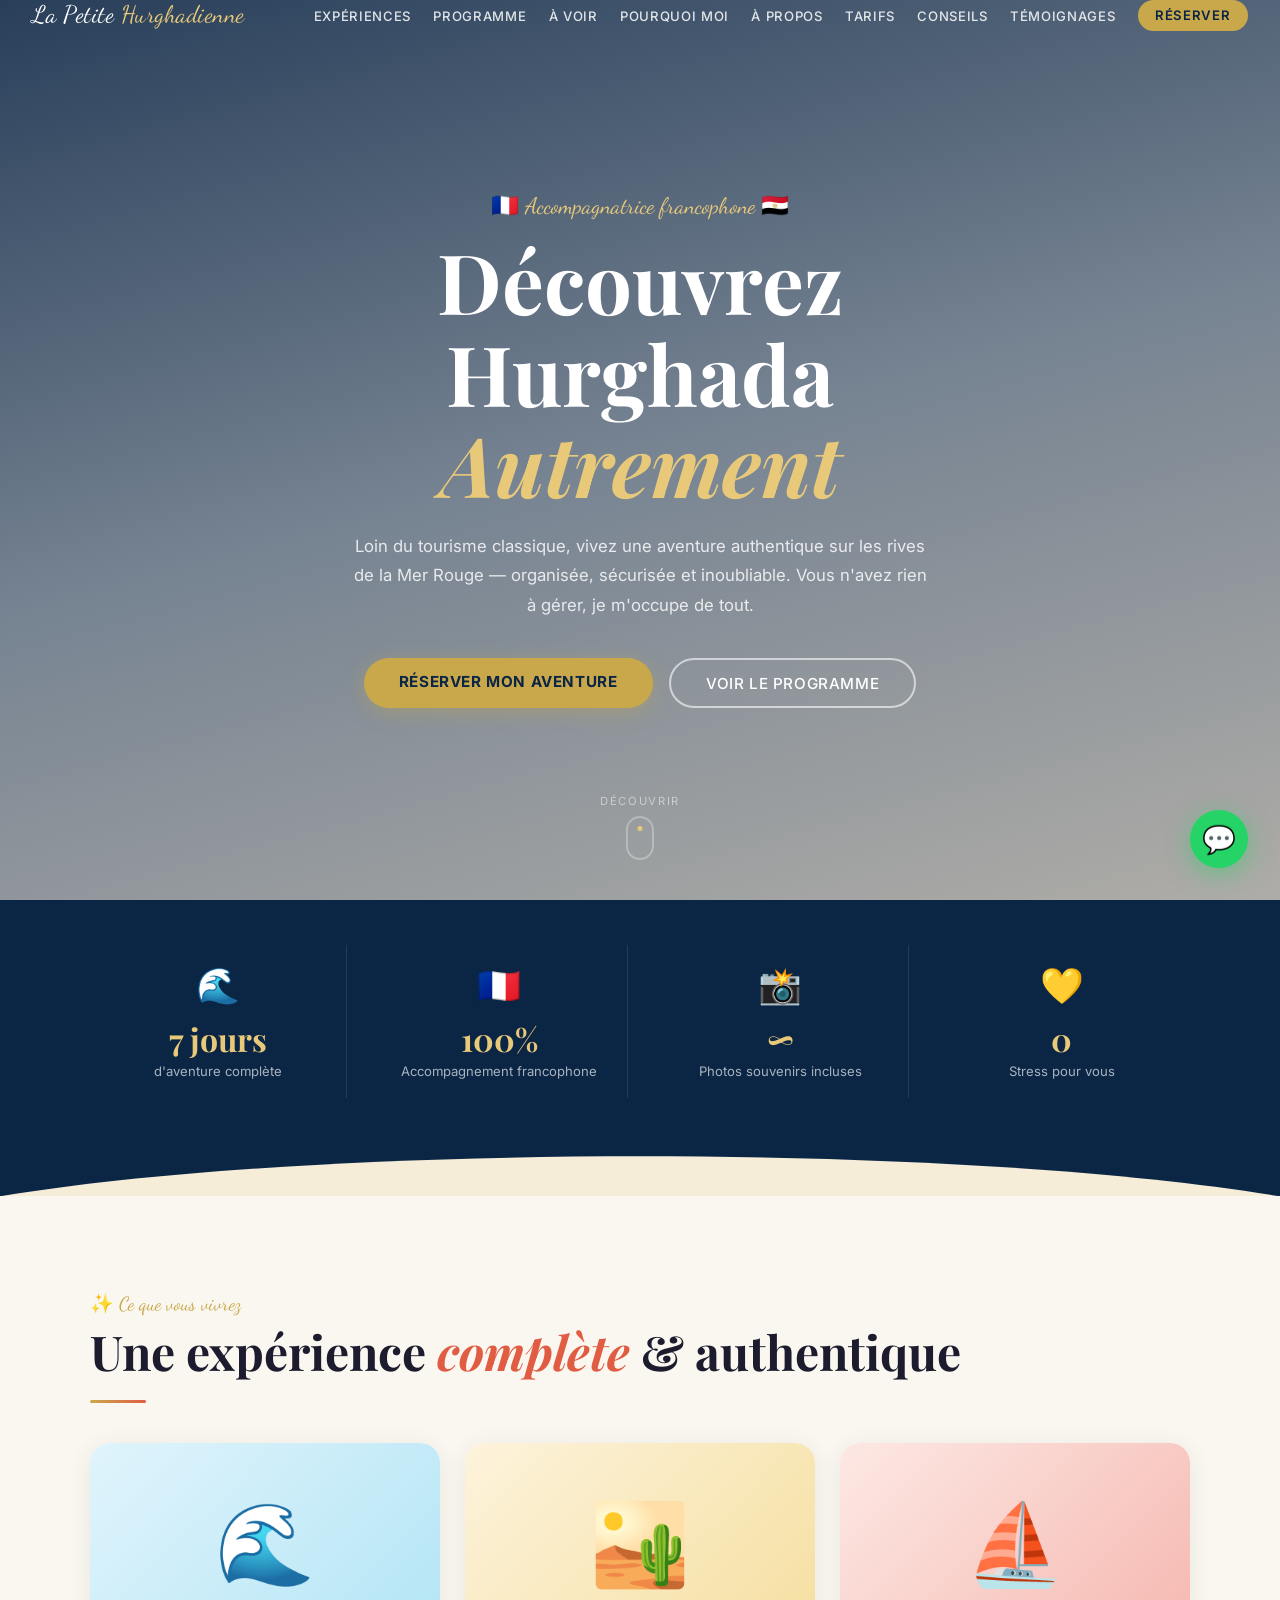
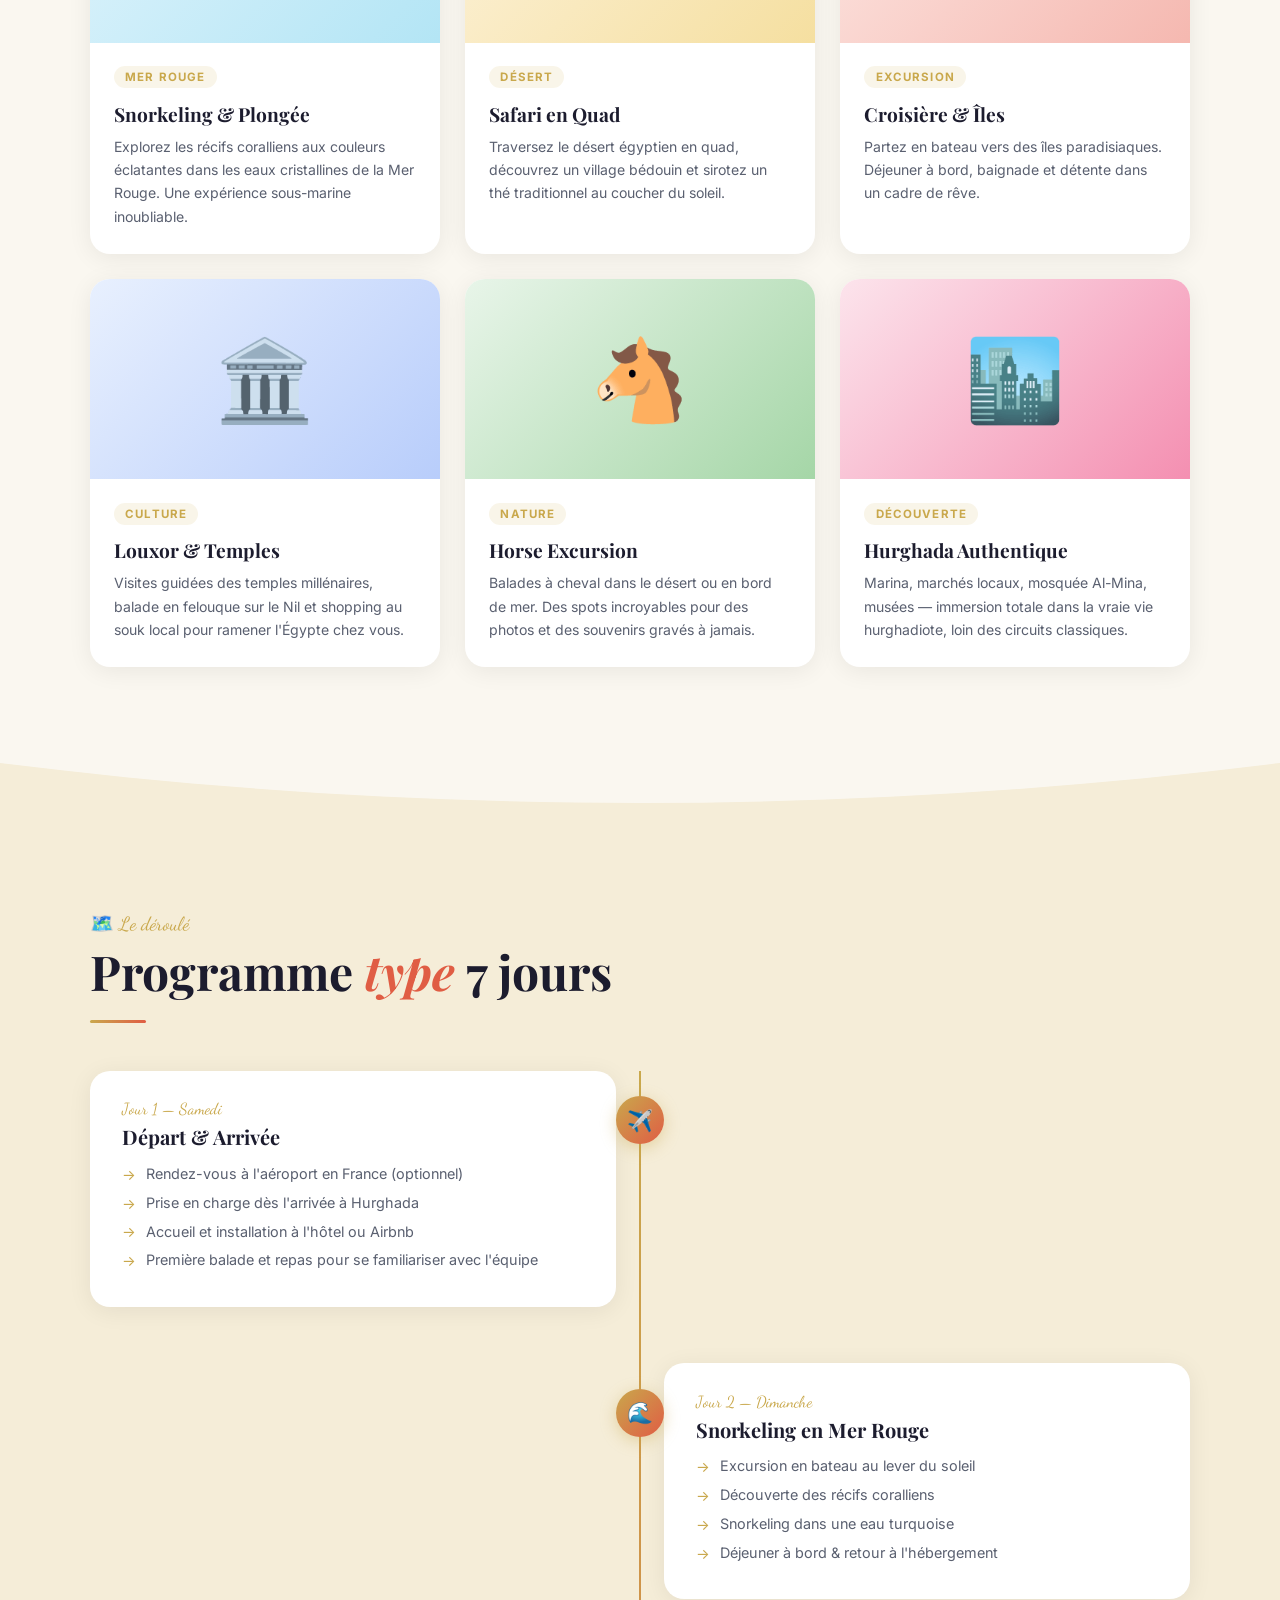
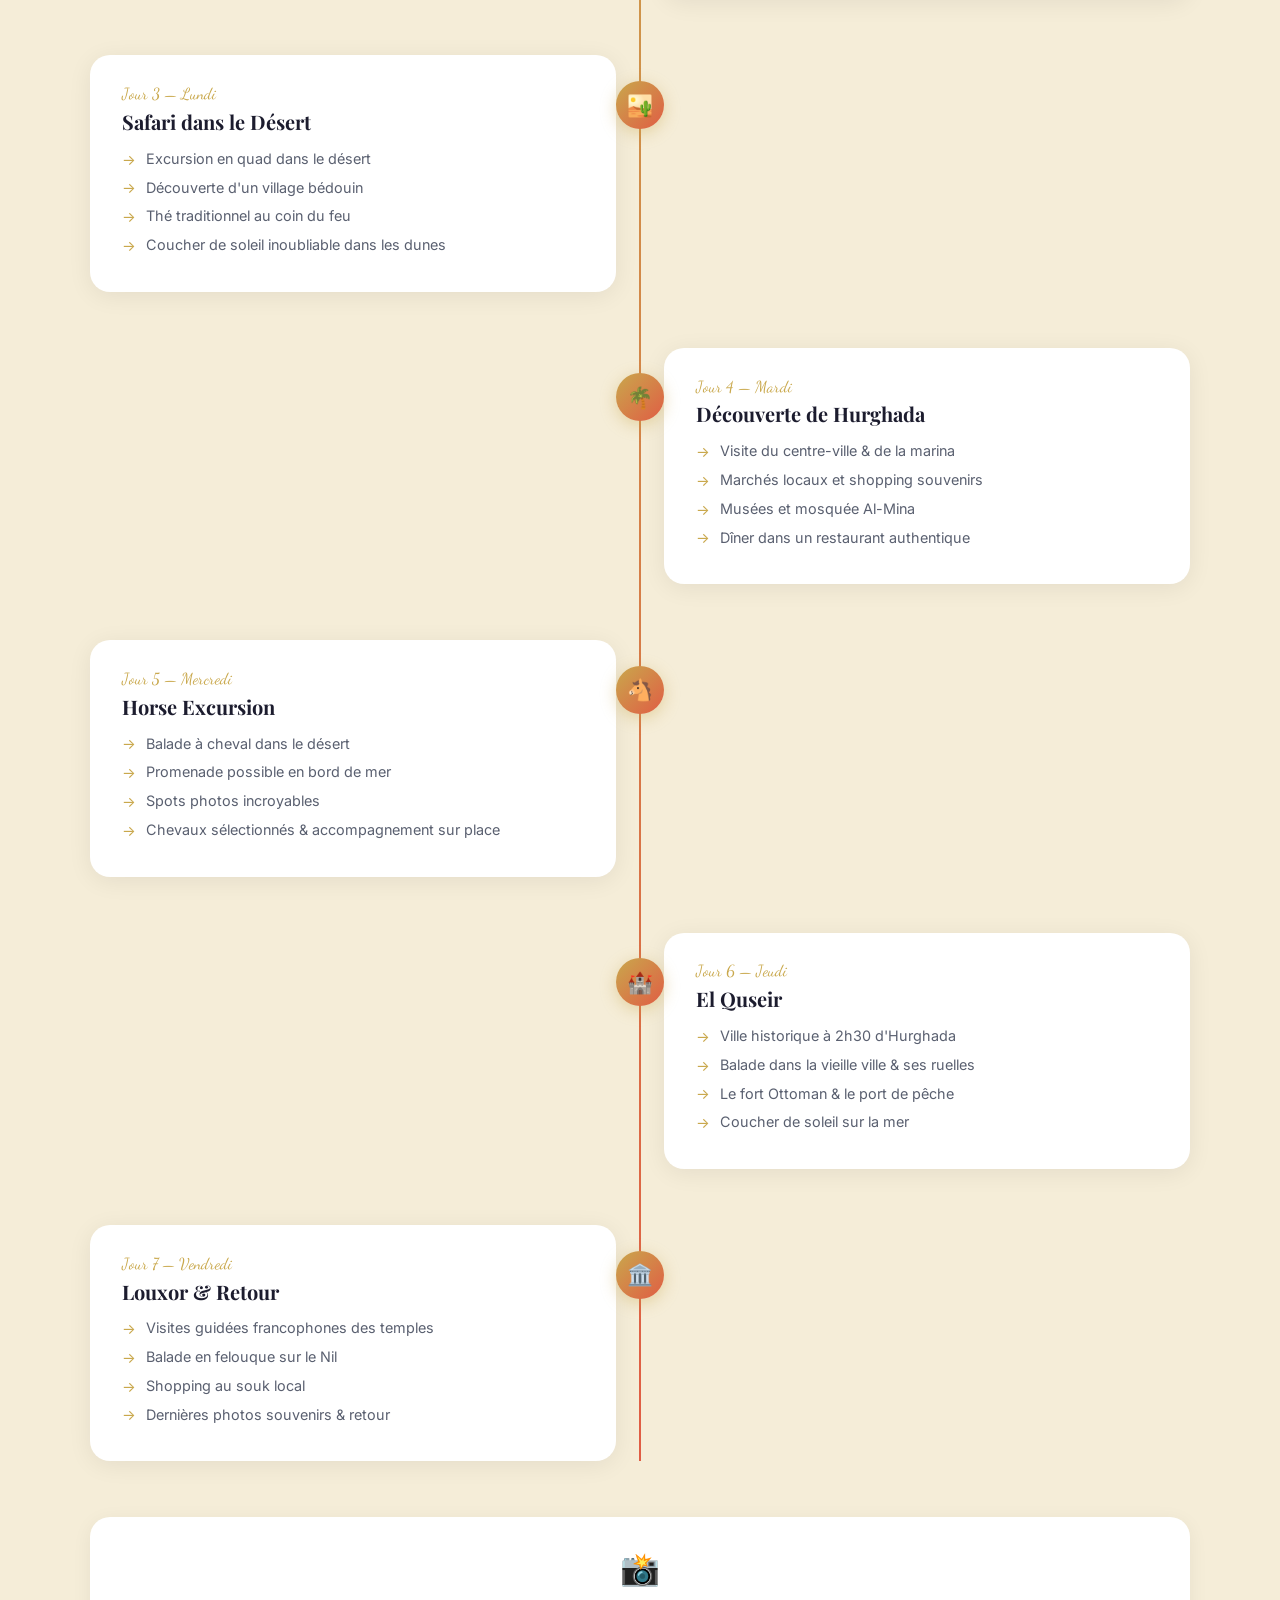
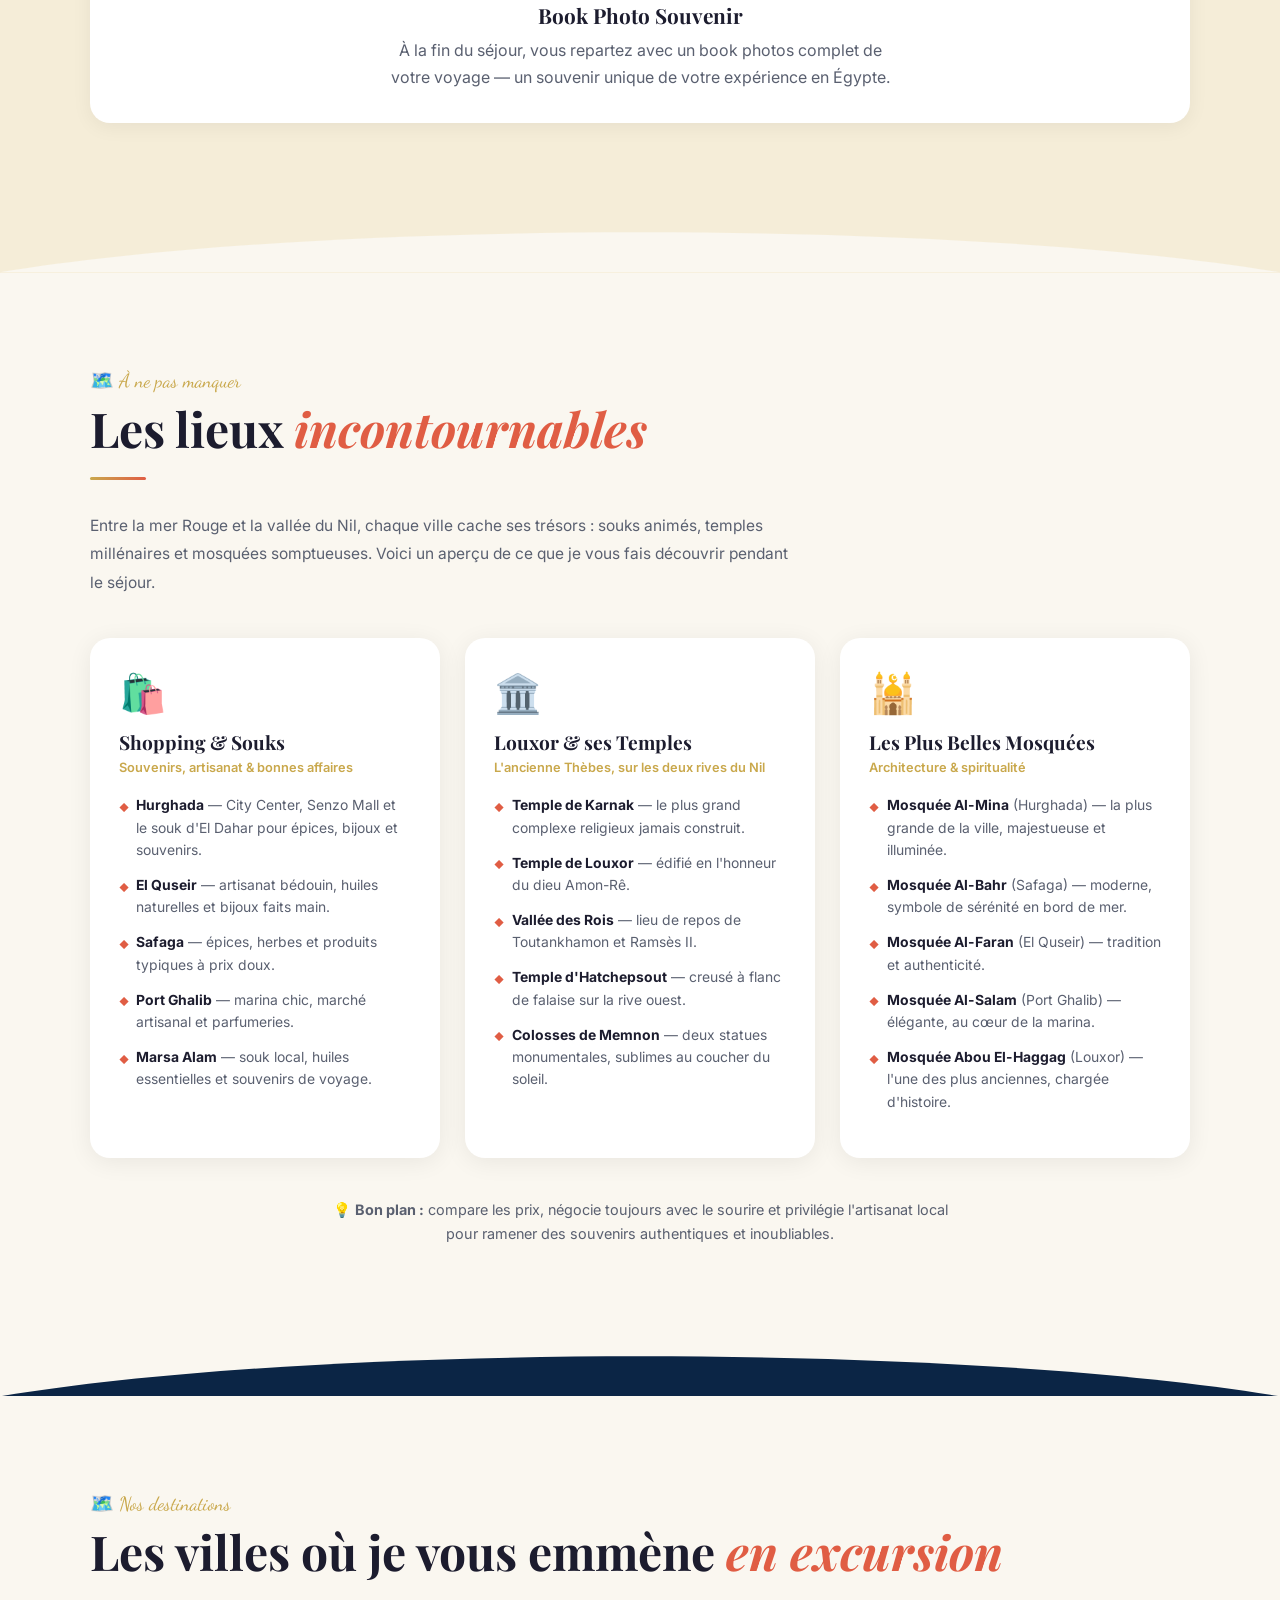
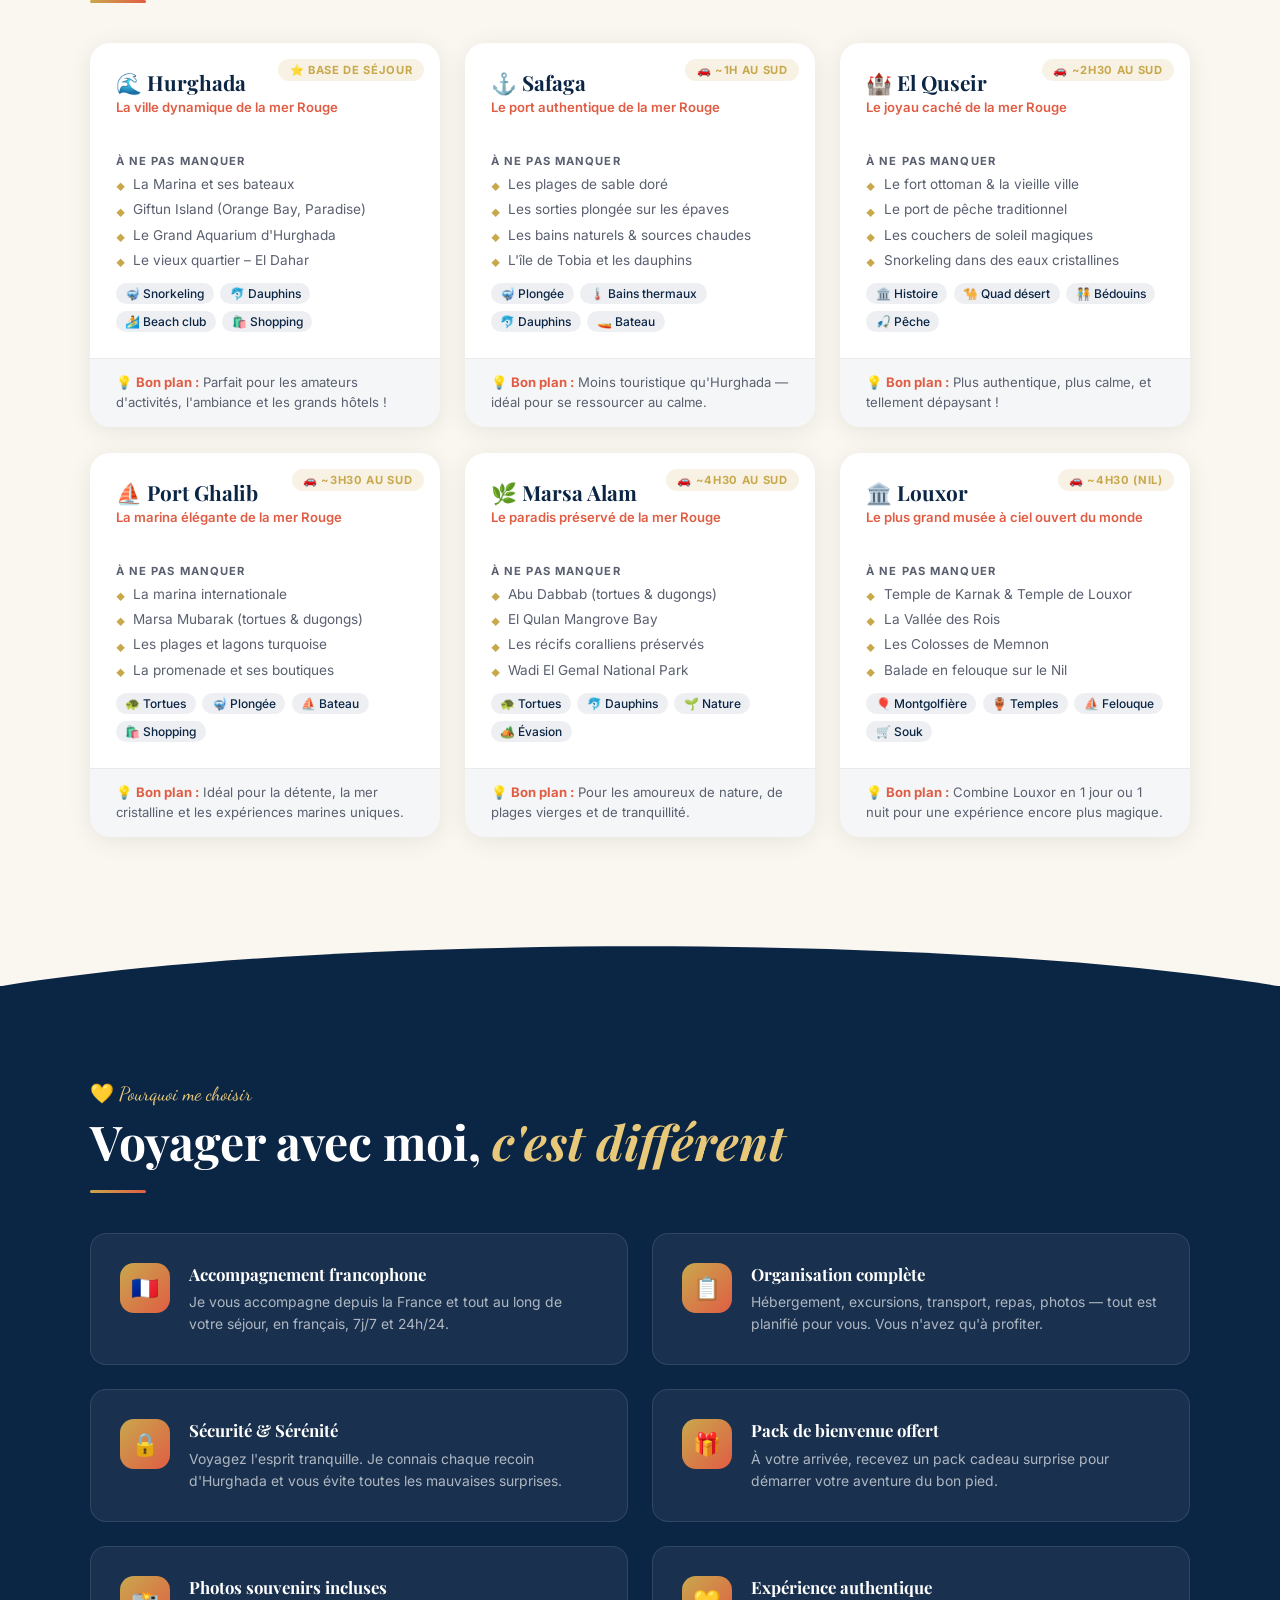
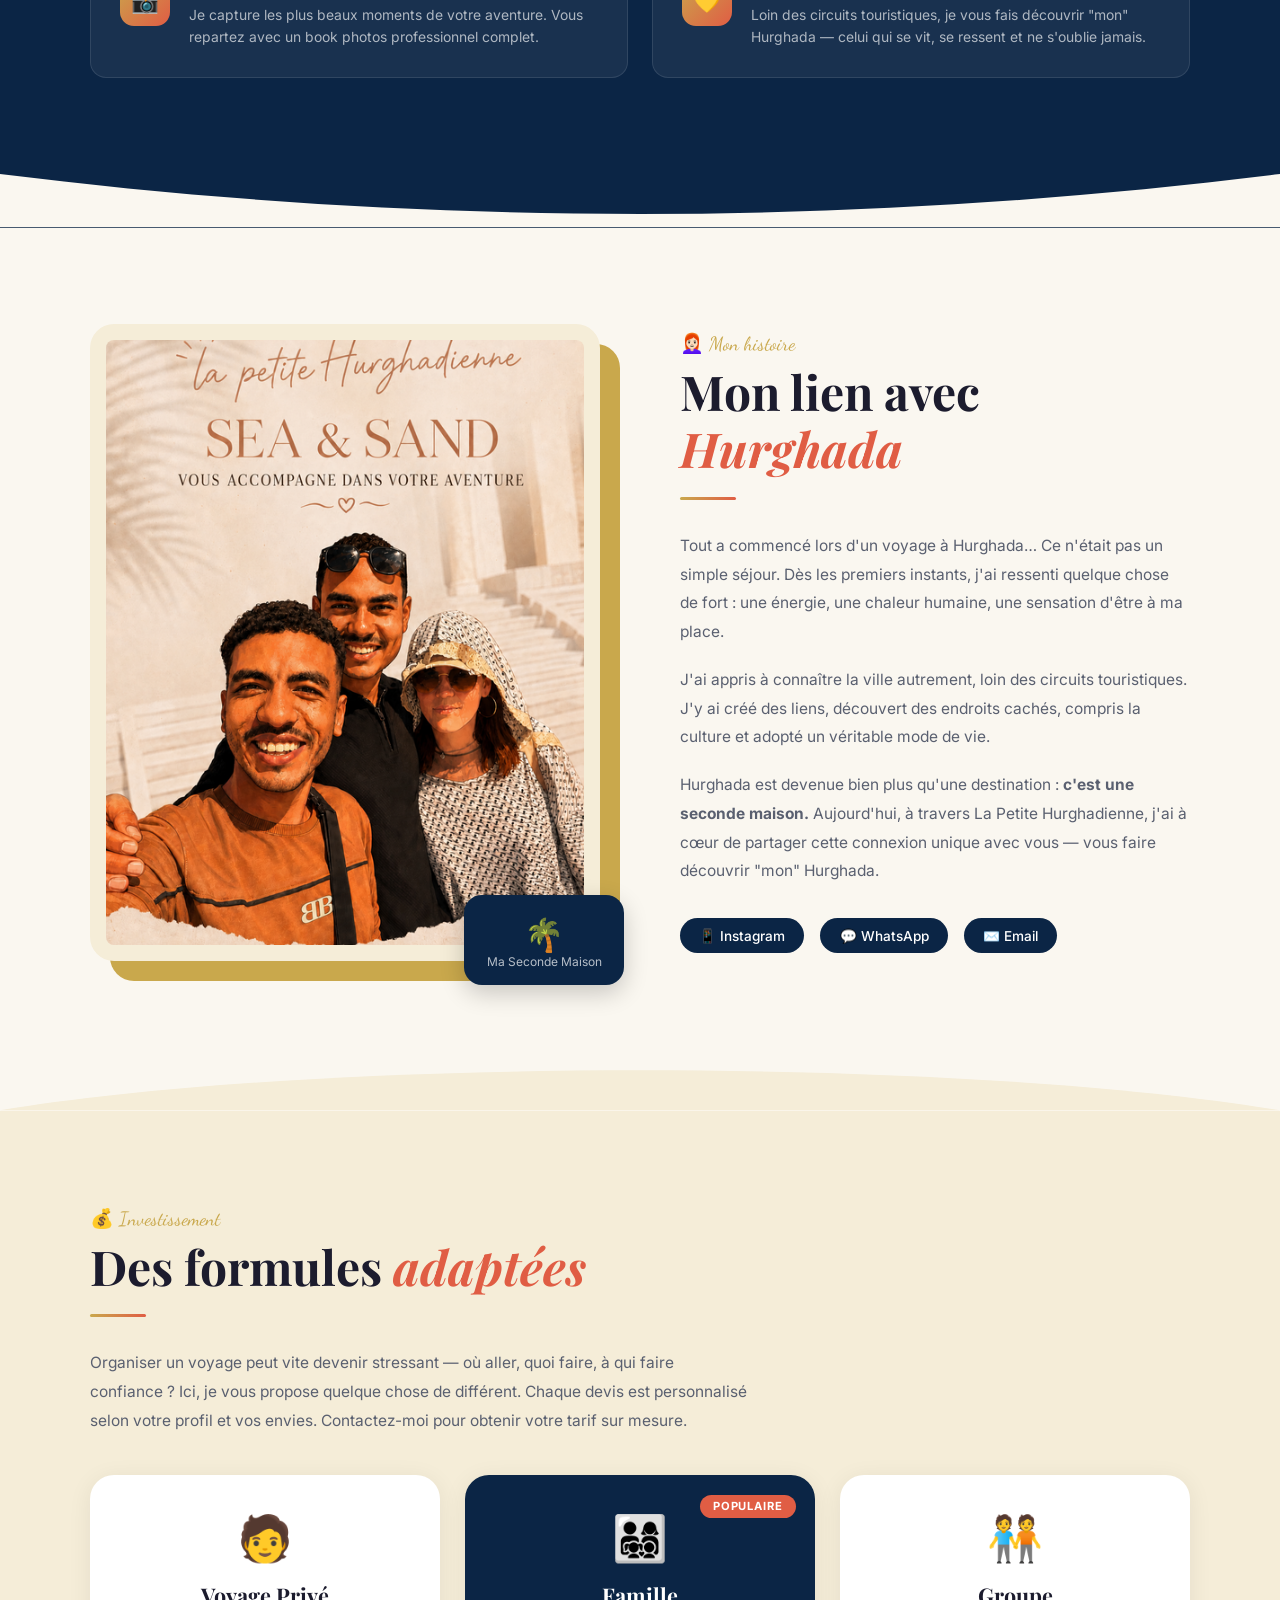
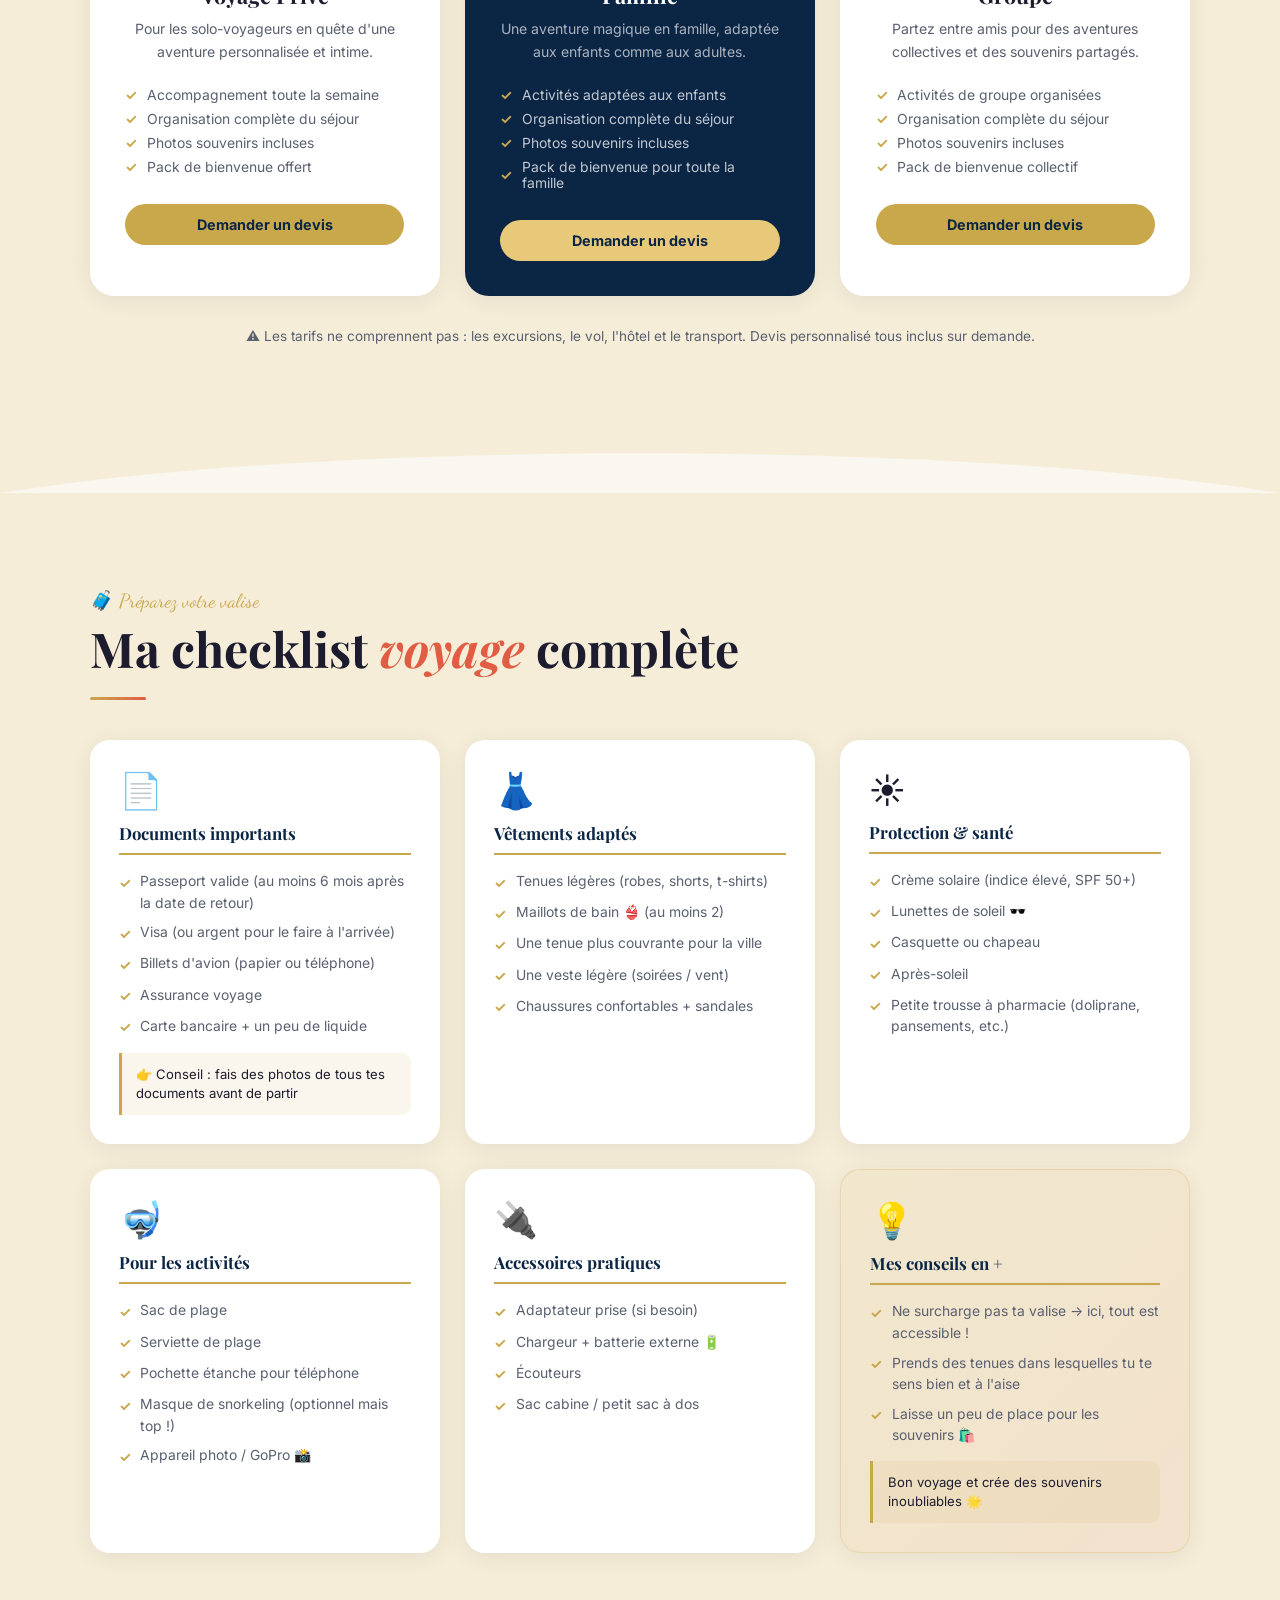
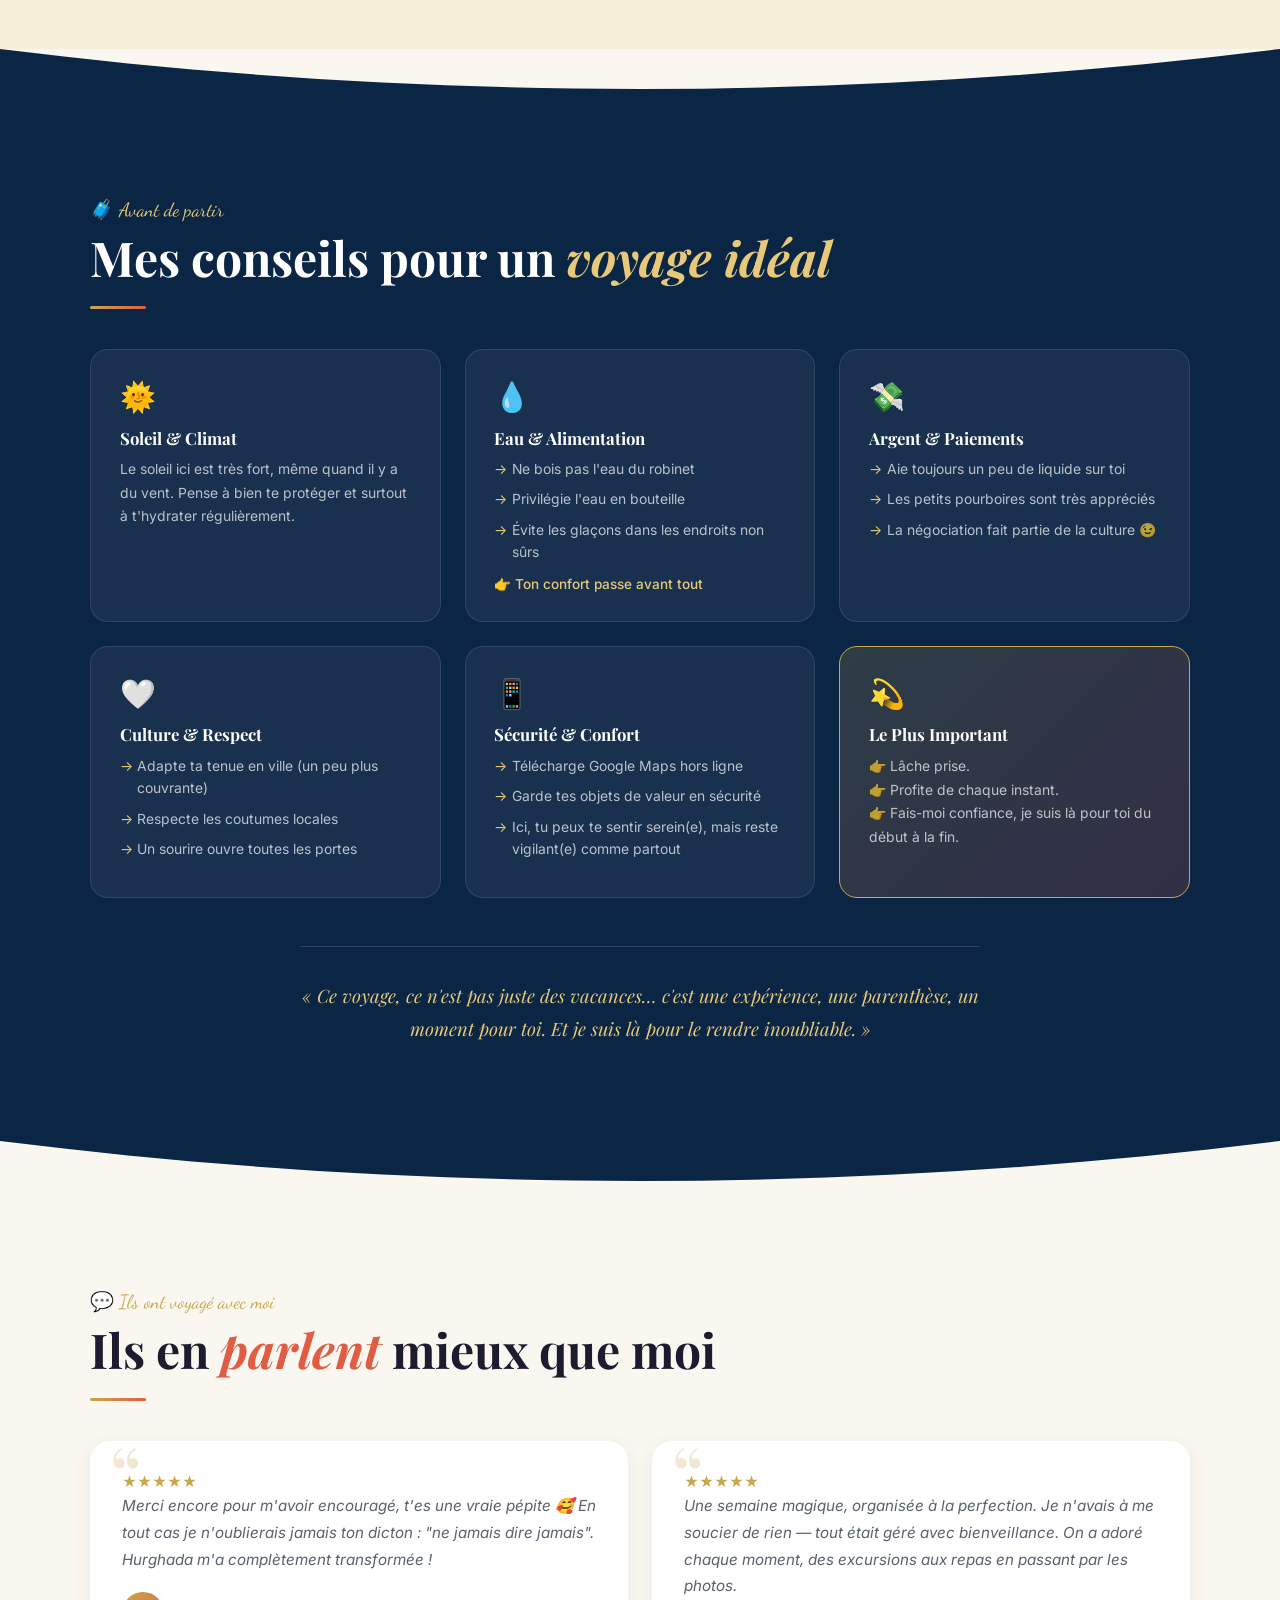
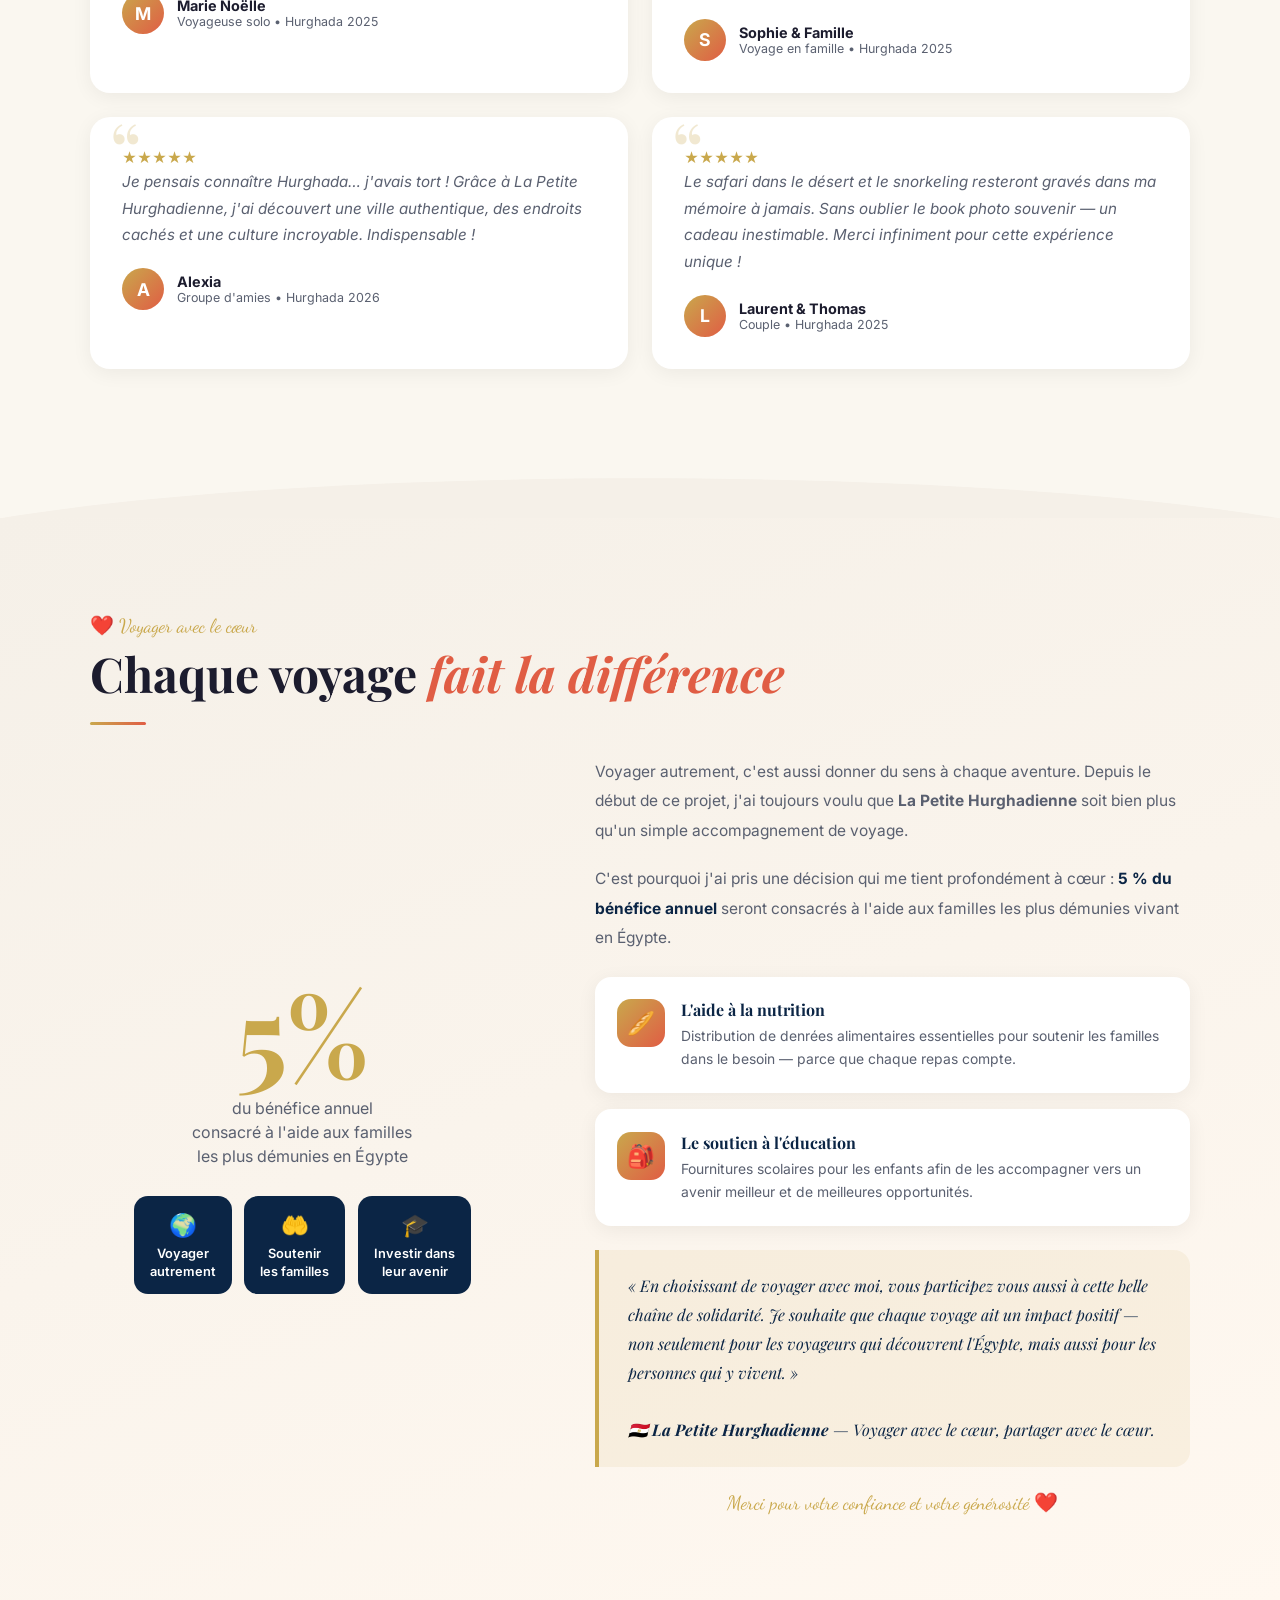
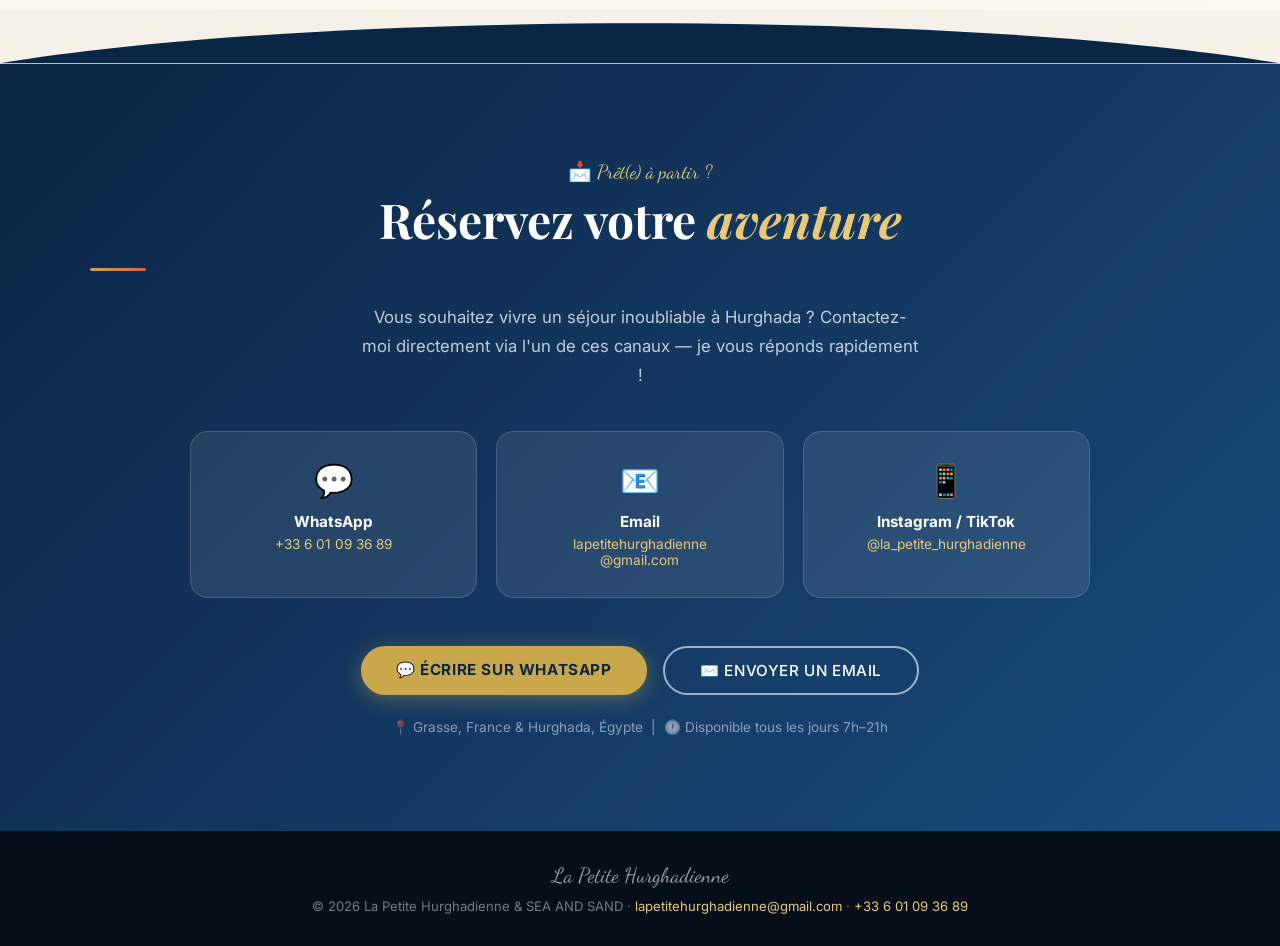
==== commit 882a1de1: "Add files via upload" ====
--- a/index.html
+++ b/index.html
@@ -584,6 +584,141 @@
       font-family: 'Playfair Display', serif; font-style: italic;
       font-size: 1.15rem; line-height: 1.8; color: var(--gold-light);
       padding-top: 2rem; border-top: 1px solid rgba(255,255,255,.15);
+    }
+
+    /* ─── CHECKLIST ─── */
+    #checklist { background: var(--sand); }
+    .checklist-grid { display: grid; grid-template-columns: repeat(3,1fr); gap: 1.6rem; margin-top: 2.5rem; }
+    .check-cat {
+      background: #fff; border-radius: 20px; padding: 1.8rem;
+      box-shadow: 0 4px 24px rgba(0,0,0,.07);
+      transition: transform .3s, box-shadow .3s;
+    }
+    .check-cat:hover { transform: translateY(-5px); box-shadow: 0 12px 36px rgba(0,0,0,.12); }
+    .check-cat-icon { font-size: 2.2rem; margin-bottom: .6rem; }
+    .check-cat-title {
+      font-family: 'Playfair Display', serif;
+      font-size: 1.05rem; font-weight: 700; color: var(--deep-ocean);
+      margin-bottom: 1rem; padding-bottom: .6rem;
+      border-bottom: 2px solid var(--gold);
+    }
+    .check-list { list-style: none; }
+    .check-list li {
+      display: flex; align-items: flex-start; gap: .6rem;
+      font-size: .87rem; color: var(--text-muted);
+      line-height: 1.55; margin-bottom: .5rem;
+    }
+    .check-list li::before { content: '✓'; color: var(--gold); font-weight: 700; flex-shrink: 0; margin-top: .1rem; }
+    .check-tip {
+      margin-top: .9rem; padding: .7rem .9rem;
+      background: rgba(201,168,76,.1); border-left: 3px solid var(--gold);
+      border-radius: 0 10px 10px 0; font-size: .82rem; color: var(--charcoal);
+      line-height: 1.5;
+    }
+    .checklist-banner {
+      margin-top: 3rem; background: linear-gradient(135deg, var(--deep-ocean), var(--mid-ocean));
+      border-radius: 20px; padding: 2rem 2.5rem;
+      display: flex; align-items: center; justify-content: space-between; gap: 2rem;
+      flex-wrap: wrap;
+    }
+    .checklist-banner-text { color: #fff; }
+    .checklist-banner-text h3 {
+      font-family: 'Playfair Display', serif; font-size: 1.3rem;
+      margin-bottom: .4rem; color: var(--gold-light);
+    }
+    .checklist-banner-text p { font-size: .9rem; color: rgba(255,255,255,.7); line-height: 1.6; }
+
+    /* ─── EXCURSIONS / DESTINATIONS ─── */
+    #excursions { background: var(--cream); }
+    .dest-grid { display: grid; grid-template-columns: repeat(3,1fr); gap: 1.6rem; margin-top: 2.5rem; }
+    .dest-card {
+      background: #fff; border-radius: 20px; overflow: hidden;
+      box-shadow: 0 4px 24px rgba(0,0,0,.08);
+      transition: transform .3s, box-shadow .3s;
+      display: flex; flex-direction: column;
+    }
+    .dest-card:hover { transform: translateY(-6px); box-shadow: 0 14px 44px rgba(0,0,0,.14); }
+    .dest-header { padding: 1.6rem 1.6rem 1rem; position: relative; }
+    .dest-distance {
+      position: absolute; top: 1rem; right: 1rem;
+      background: rgba(201,168,76,.15); color: var(--gold);
+      font-size: .7rem; font-weight: 700; letter-spacing: .06em;
+      padding: .25rem .7rem; border-radius: 20px; text-transform: uppercase;
+    }
+    .dest-name {
+      font-family: 'Playfair Display', serif;
+      font-size: 1.3rem; font-weight: 700; color: var(--deep-ocean); margin-bottom: .2rem;
+    }
+    .dest-tagline { font-size: .82rem; color: var(--coral); font-weight: 600; margin-bottom: .6rem; }
+    .dest-body { padding: 0 1.6rem 1.6rem; flex: 1; }
+    .dest-section-title {
+      font-size: .7rem; font-weight: 700; letter-spacing: .1em; text-transform: uppercase;
+      color: var(--text-muted); margin: .8rem 0 .4rem;
+    }
+    .dest-items { list-style: none; }
+    .dest-items li {
+      font-size: .85rem; color: var(--text-muted); line-height: 1.5;
+      margin-bottom: .3rem; padding-left: 1.1rem; position: relative;
+    }
+    .dest-items li::before { content: '◆'; color: var(--gold); font-size: .55rem; position: absolute; left: 0; top: .38rem; }
+    .dest-activities { display: flex; flex-wrap: wrap; gap: .4rem; margin-top: .8rem; }
+    .dest-act-tag {
+      background: rgba(11,37,69,.07); color: var(--deep-ocean);
+      font-size: .75rem; padding: .2rem .6rem; border-radius: 20px; font-weight: 500;
+    }
+    .dest-footer {
+      padding: .9rem 1.6rem;
+      background: rgba(11,37,69,.04); border-top: 1px solid rgba(0,0,0,.05);
+      font-size: .82rem; color: var(--text-muted); line-height: 1.5;
+    }
+    .dest-footer strong { color: var(--coral); }
+
+    /* ─── SOLIDAIRE ─── */
+    #solidaire { background: linear-gradient(160deg, #f5f0e8 0%, #fff8f0 100%); }
+    .solidaire-wrap {
+      display: grid; grid-template-columns: 1fr 1.4fr; gap: 5rem; align-items: center;
+    }
+    .solidaire-left { text-align: center; }
+    .solidaire-percent {
+      font-family: 'Playfair Display', serif;
+      font-size: 7rem; font-weight: 700; color: var(--gold); line-height: 1;
+    }
+    .solidaire-percent-sub {
+      font-size: 1rem; color: var(--text-muted); margin-top: .4rem;
+      line-height: 1.5; max-width: 220px; margin-left: auto; margin-right: auto;
+    }
+    .solidaire-tags {
+      display: flex; gap: .8rem; margin-top: 1.8rem; flex-wrap: wrap; justify-content: center;
+    }
+    .solidaire-tag {
+      text-align: center; padding: .8rem 1rem;
+      background: var(--deep-ocean); color: #fff;
+      border-radius: 14px; font-size: .8rem; font-weight: 600; line-height: 1.4;
+    }
+    .solidaire-tag span { display: block; font-size: 1.4rem; margin-bottom: .3rem; }
+    .solidaire-causes { display: flex; flex-direction: column; gap: 1rem; margin: 1.5rem 0; }
+    .solidaire-cause {
+      display: flex; align-items: flex-start; gap: 1rem;
+      background: #fff; border-radius: 16px; padding: 1.4rem;
+      box-shadow: 0 4px 20px rgba(0,0,0,.06);
+    }
+    .solidaire-cause-icon {
+      width: 48px; height: 48px; flex-shrink: 0; border-radius: 14px;
+      background: linear-gradient(135deg, var(--gold), var(--coral));
+      display: flex; align-items: center; justify-content: center; font-size: 1.4rem;
+    }
+    .solidaire-cause-title {
+      font-family: 'Playfair Display', serif;
+      font-size: 1rem; font-weight: 700; margin-bottom: .3rem; color: var(--deep-ocean);
+    }
+    .solidaire-cause-desc { font-size: .87rem; color: var(--text-muted); line-height: 1.65; }
+    .solidaire-quote {
+      font-family: 'Playfair Display', serif;
+      font-style: italic; font-size: 1rem; color: var(--deep-ocean);
+      line-height: 1.8; padding: 1.4rem 1.8rem;
+      background: rgba(201,168,76,.1);
+      border-left: 4px solid var(--gold);
+      border-radius: 0 16px 16px 0; margin-top: 1.5rem;
     }
 
     /* ─── RESPONSIVE ─── */
@@ -608,8 +743,11 @@
       .features-grid { grid-template-columns: 1fr; }
       .testi-grid { grid-template-columns: 1fr; }
       .cta-cards { grid-template-columns: 1fr; max-width: 420px; }
-      .lieux-grid { grid-template-columns: 1fr; }
-      .conseils-grid { grid-template-columns: 1fr; }
+      .checklist-grid { grid-template-columns: 1fr; }
+      .dest-grid { grid-template-columns: 1fr; }
+      .solidaire-wrap { grid-template-columns: 1fr; gap: 3rem; }
+      .solidaire-left { text-align: center; }
+
     }
     @media (max-width: 600px) {
       .exp-grid { grid-template-columns: 1fr; }
@@ -637,12 +775,15 @@
   <span class="mobile-close" onclick="closeMenu()">✕</span>
   <a href="#experiences" onclick="closeMenu()">Expériences</a>
   <a href="#programme" onclick="closeMenu()">Programme</a>
+  <a href="#excursions" onclick="closeMenu()">Destinations</a>
   <a href="#incontournables" onclick="closeMenu()">À Voir</a>
   <a href="#pourquoi" onclick="closeMenu()">Pourquoi moi</a>
   <a href="#about" onclick="closeMenu()">À Propos</a>
   <a href="#tarifs" onclick="closeMenu()">Tarifs</a>
+  <a href="#checklist" onclick="closeMenu()">Checklist</a>
   <a href="#conseils" onclick="closeMenu()">Conseils</a>
   <a href="#temoignages" onclick="closeMenu()">Témoignages</a>
+  <a href="#solidaire" onclick="closeMenu()">Solidarité ❤️</a>
   <a href="#contact" onclick="closeMenu()">Contact</a>
 </div>
 
@@ -945,6 +1086,173 @@
   <path d="M0,60 C360,0 1080,0 1440,60 L1440,60 L0,60 Z" fill="#0B2545"></path>
 </svg>
 
+<!-- DESTINATIONS / EXCURSIONS -->
+<section class="section" id="excursions" style="background:var(--cream)">
+  <div class="section-inner">
+    <span class="section-label">🗺️ Nos destinations</span>
+    <h2 class="section-title">Les villes où je vous emmène <em>en excursion</em></h2>
+    <div class="divider-line"></div>
+    <div class="dest-grid">
+
+      <!-- HURGHADA -->
+      <div class="dest-card reveal">
+        <div class="dest-header">
+          <span class="dest-distance">⭐ Base de séjour</span>
+          <div class="dest-name">🌊 Hurghada</div>
+          <div class="dest-tagline">La ville dynamique de la mer Rouge</div>
+        </div>
+        <div class="dest-body">
+          <p class="dest-section-title">À ne pas manquer</p>
+          <ul class="dest-items">
+            <li>La Marina et ses bateaux</li>
+            <li>Giftun Island (Orange Bay, Paradise)</li>
+            <li>Le Grand Aquarium d'Hurghada</li>
+            <li>Le vieux quartier – El Dahar</li>
+          </ul>
+          <div class="dest-activities">
+            <span class="dest-act-tag">🤿 Snorkeling</span>
+            <span class="dest-act-tag">🐬 Dauphins</span>
+            <span class="dest-act-tag">🏄 Beach club</span>
+            <span class="dest-act-tag">🛍️ Shopping</span>
+          </div>
+        </div>
+        <div class="dest-footer">💡 <strong>Bon plan :</strong> Parfait pour les amateurs d'activités, l'ambiance et les grands hôtels !</div>
+      </div>
+
+      <!-- SAFAGA -->
+      <div class="dest-card reveal">
+        <div class="dest-header">
+          <span class="dest-distance">🚗 ~1h au sud</span>
+          <div class="dest-name">⚓ Safaga</div>
+          <div class="dest-tagline">Le port authentique de la mer Rouge</div>
+        </div>
+        <div class="dest-body">
+          <p class="dest-section-title">À ne pas manquer</p>
+          <ul class="dest-items">
+            <li>Les plages de sable doré</li>
+            <li>Les sorties plongée sur les épaves</li>
+            <li>Les bains naturels &amp; sources chaudes</li>
+            <li>L'île de Tobia et les dauphins</li>
+          </ul>
+          <div class="dest-activities">
+            <span class="dest-act-tag">🤿 Plongée</span>
+            <span class="dest-act-tag">🌡️ Bains thermaux</span>
+            <span class="dest-act-tag">🐬 Dauphins</span>
+            <span class="dest-act-tag">🚤 Bateau</span>
+          </div>
+        </div>
+        <div class="dest-footer">💡 <strong>Bon plan :</strong> Moins touristique qu'Hurghada — idéal pour se ressourcer au calme.</div>
+      </div>
+
+      <!-- EL QUSEIR -->
+      <div class="dest-card reveal">
+        <div class="dest-header">
+          <span class="dest-distance">🚗 ~2h30 au sud</span>
+          <div class="dest-name">🏰 El Quseir</div>
+          <div class="dest-tagline">Le joyau caché de la mer Rouge</div>
+        </div>
+        <div class="dest-body">
+          <p class="dest-section-title">À ne pas manquer</p>
+          <ul class="dest-items">
+            <li>Le fort ottoman &amp; la vieille ville</li>
+            <li>Le port de pêche traditionnel</li>
+            <li>Les couchers de soleil magiques</li>
+            <li>Snorkeling dans des eaux cristallines</li>
+          </ul>
+          <div class="dest-activities">
+            <span class="dest-act-tag">🏛️ Histoire</span>
+            <span class="dest-act-tag">🐪 Quad désert</span>
+            <span class="dest-act-tag">🧑‍🤝‍🧑 Bédouins</span>
+            <span class="dest-act-tag">🎣 Pêche</span>
+          </div>
+        </div>
+        <div class="dest-footer">💡 <strong>Bon plan :</strong> Plus authentique, plus calme, et tellement dépaysant !</div>
+      </div>
+
+      <!-- PORT GHALIB -->
+      <div class="dest-card reveal">
+        <div class="dest-header">
+          <span class="dest-distance">🚗 ~3h30 au sud</span>
+          <div class="dest-name">⛵ Port Ghalib</div>
+          <div class="dest-tagline">La marina élégante de la mer Rouge</div>
+        </div>
+        <div class="dest-body">
+          <p class="dest-section-title">À ne pas manquer</p>
+          <ul class="dest-items">
+            <li>La marina internationale</li>
+            <li>Marsa Mubarak (tortues &amp; dugongs)</li>
+            <li>Les plages et lagons turquoise</li>
+            <li>La promenade et ses boutiques</li>
+          </ul>
+          <div class="dest-activities">
+            <span class="dest-act-tag">🐢 Tortues</span>
+            <span class="dest-act-tag">🤿 Plongée</span>
+            <span class="dest-act-tag">⛵ Bateau</span>
+            <span class="dest-act-tag">🛍️ Shopping</span>
+          </div>
+        </div>
+        <div class="dest-footer">💡 <strong>Bon plan :</strong> Idéal pour la détente, la mer cristalline et les expériences marines uniques.</div>
+      </div>
+
+      <!-- MARSA ALAM -->
+      <div class="dest-card reveal">
+        <div class="dest-header">
+          <span class="dest-distance">🚗 ~4h30 au sud</span>
+          <div class="dest-name">🌿 Marsa Alam</div>
+          <div class="dest-tagline">Le paradis préservé de la mer Rouge</div>
+        </div>
+        <div class="dest-body">
+          <p class="dest-section-title">À ne pas manquer</p>
+          <ul class="dest-items">
+            <li>Abu Dabbab (tortues &amp; dugongs)</li>
+            <li>El Qulan Mangrove Bay</li>
+            <li>Les récifs coralliens préservés</li>
+            <li>Wadi El Gemal National Park</li>
+          </ul>
+          <div class="dest-activities">
+            <span class="dest-act-tag">🐢 Tortues</span>
+            <span class="dest-act-tag">🐬 Dauphins</span>
+            <span class="dest-act-tag">🌱 Nature</span>
+            <span class="dest-act-tag">🏕️ Évasion</span>
+          </div>
+        </div>
+        <div class="dest-footer">💡 <strong>Bon plan :</strong> Pour les amoureux de nature, de plages vierges et de tranquillité.</div>
+      </div>
+
+      <!-- LOUXOR -->
+      <div class="dest-card reveal">
+        <div class="dest-header">
+          <span class="dest-distance">🚗 ~4h30 (Nil)</span>
+          <div class="dest-name">🏛️ Louxor</div>
+          <div class="dest-tagline">Le plus grand musée à ciel ouvert du monde</div>
+        </div>
+        <div class="dest-body">
+          <p class="dest-section-title">À ne pas manquer</p>
+          <ul class="dest-items">
+            <li>Temple de Karnak &amp; Temple de Louxor</li>
+            <li>La Vallée des Rois</li>
+            <li>Les Colosses de Memnon</li>
+            <li>Balade en felouque sur le Nil</li>
+          </ul>
+          <div class="dest-activities">
+            <span class="dest-act-tag">🎈 Montgolfière</span>
+            <span class="dest-act-tag">🏺 Temples</span>
+            <span class="dest-act-tag">⛵ Felouque</span>
+            <span class="dest-act-tag">🛒 Souk</span>
+          </div>
+        </div>
+        <div class="dest-footer">💡 <strong>Bon plan :</strong> Combine Louxor en 1 jour ou 1 nuit pour une expérience encore plus magique.</div>
+      </div>
+
+    </div>
+  </div>
+</section>
+
+<!-- WAVE -->
+<svg class="wave-divider" viewBox="0 0 1440 60" xmlns="http://www.w3.org/2000/svg" preserveAspectRatio="none" style="background:#FAF7F0">
+  <path d="M0,60 C360,0 1080,0 1440,60 L1440,60 L0,60 Z" fill="#0B2545"></path>
+</svg>
+
 <!-- POURQUOI -->
 <section class="section" id="pourquoi">
   <div class="section-inner">
@@ -1090,6 +1398,100 @@
 
 <!-- WAVE -->
 <svg class="wave-divider" viewBox="0 0 1440 60" xmlns="http://www.w3.org/2000/svg" preserveAspectRatio="none" style="background:#F5EDD8">
+  <path d="M0,60 C360,0 1080,0 1440,60 L1440,60 L0,60 Z" fill="#FAF7F0"></path>
+</svg>
+
+<!-- CHECKLIST -->
+<section class="section" id="checklist">
+  <div class="section-inner">
+    <span class="section-label">🧳 Préparez votre valise</span>
+    <h2 class="section-title">Ma checklist <em>voyage</em> complète</h2>
+    <div class="divider-line"></div>
+    <div class="checklist-grid">
+
+      <!-- Documents -->
+      <div class="check-cat reveal">
+        <div class="check-cat-icon">📄</div>
+        <h3 class="check-cat-title">Documents importants</h3>
+        <ul class="check-list">
+          <li>Passeport valide (au moins 6 mois après la date de retour)</li>
+          <li>Visa (ou argent pour le faire à l'arrivée)</li>
+          <li>Billets d'avion (papier ou téléphone)</li>
+          <li>Assurance voyage</li>
+          <li>Carte bancaire + un peu de liquide</li>
+        </ul>
+        <div class="check-tip">👉 Conseil : fais des photos de tous tes documents avant de partir</div>
+      </div>
+
+      <!-- Vêtements -->
+      <div class="check-cat reveal">
+        <div class="check-cat-icon">👗</div>
+        <h3 class="check-cat-title">Vêtements adaptés</h3>
+        <ul class="check-list">
+          <li>Tenues légères (robes, shorts, t-shirts)</li>
+          <li>Maillots de bain 👙 (au moins 2)</li>
+          <li>Une tenue plus couvrante pour la ville</li>
+          <li>Une veste légère (soirées / vent)</li>
+          <li>Chaussures confortables + sandales</li>
+        </ul>
+      </div>
+
+      <!-- Protection & santé -->
+      <div class="check-cat reveal">
+        <div class="check-cat-icon">☀️</div>
+        <h3 class="check-cat-title">Protection &amp; santé</h3>
+        <ul class="check-list">
+          <li>Crème solaire (indice élevé, SPF 50+)</li>
+          <li>Lunettes de soleil 🕶️</li>
+          <li>Casquette ou chapeau</li>
+          <li>Après-soleil</li>
+          <li>Petite trousse à pharmacie (doliprane, pansements, etc.)</li>
+        </ul>
+      </div>
+
+      <!-- Activités -->
+      <div class="check-cat reveal">
+        <div class="check-cat-icon">🤿</div>
+        <h3 class="check-cat-title">Pour les activités</h3>
+        <ul class="check-list">
+          <li>Sac de plage</li>
+          <li>Serviette de plage</li>
+          <li>Pochette étanche pour téléphone</li>
+          <li>Masque de snorkeling (optionnel mais top !)</li>
+          <li>Appareil photo / GoPro 📸</li>
+        </ul>
+      </div>
+
+      <!-- Accessoires pratiques -->
+      <div class="check-cat reveal">
+        <div class="check-cat-icon">🔌</div>
+        <h3 class="check-cat-title">Accessoires pratiques</h3>
+        <ul class="check-list">
+          <li>Adaptateur prise (si besoin)</li>
+          <li>Chargeur + batterie externe 🔋</li>
+          <li>Écouteurs</li>
+          <li>Sac cabine / petit sac à dos</li>
+        </ul>
+      </div>
+
+      <!-- Conseils en + -->
+      <div class="check-cat reveal" style="background:linear-gradient(135deg,rgba(201,168,76,.08),rgba(224,93,68,.08));border:1px solid rgba(201,168,76,.25)">
+        <div class="check-cat-icon">💡</div>
+        <h3 class="check-cat-title">Mes conseils en +</h3>
+        <ul class="check-list">
+          <li>Ne surcharge pas ta valise → ici, tout est accessible !</li>
+          <li>Prends des tenues dans lesquelles tu te sens bien et à l'aise</li>
+          <li>Laisse un peu de place pour les souvenirs 🛍️</li>
+        </ul>
+        <div class="check-tip">Bon voyage et crée des souvenirs inoubliables 🌟</div>
+      </div>
+
+    </div>
+  </div>
+</section>
+
+<!-- WAVE -->
+<svg class="wave-divider" viewBox="0 0 1440 60" xmlns="http://www.w3.org/2000/svg" preserveAspectRatio="none" style="background:#FAF7F0">
   <path d="M0,0 C480,60 960,60 1440,0 L1440,60 L0,60 Z" fill="#0B2545"></path>
 </svg>
 
@@ -1216,6 +1618,66 @@
 
 <!-- WAVE -->
 <svg class="wave-divider" viewBox="0 0 1440 60" xmlns="http://www.w3.org/2000/svg" preserveAspectRatio="none" style="background:#FAF7F0">
+  <path d="M0,60 C360,0 1080,0 1440,60 L1440,60 L0,60 Z" fill="#f5f0e8"></path>
+</svg>
+
+<!-- SOLIDAIRE -->
+<section class="section" id="solidaire">
+  <div class="section-inner">
+    <span class="section-label">❤️ Voyager avec le cœur</span>
+    <h2 class="section-title">Chaque voyage <em>fait la différence</em></h2>
+    <div class="divider-line"></div>
+    <div class="solidaire-wrap">
+
+      <div class="solidaire-left reveal">
+        <div class="solidaire-percent">5%</div>
+        <div class="solidaire-percent-sub">du bénéfice annuel<br>consacré à l'aide aux familles<br>les plus démunies en Égypte</div>
+        <div class="solidaire-tags">
+          <div class="solidaire-tag"><span>🌍</span>Voyager<br>autrement</div>
+          <div class="solidaire-tag"><span>🤲</span>Soutenir<br>les familles</div>
+          <div class="solidaire-tag"><span>🎓</span>Investir dans<br>leur avenir</div>
+        </div>
+      </div>
+
+      <div class="reveal">
+        <p style="font-size:.97rem;color:var(--text-muted);line-height:1.9;margin-bottom:1.2rem">
+          Voyager autrement, c'est aussi donner du sens à chaque aventure. Depuis le début de ce projet, j'ai toujours voulu que <strong>La Petite Hurghadienne</strong> soit bien plus qu'un simple accompagnement de voyage.
+        </p>
+        <p style="font-size:.97rem;color:var(--text-muted);line-height:1.9;margin-bottom:1.5rem">
+          C'est pourquoi j'ai pris une décision qui me tient profondément à cœur : <strong style="color:var(--deep-ocean)">5 % du bénéfice annuel</strong> seront consacrés à l'aide aux familles les plus démunies vivant en Égypte.
+        </p>
+
+        <div class="solidaire-causes">
+          <div class="solidaire-cause">
+            <div class="solidaire-cause-icon">🥖</div>
+            <div>
+              <div class="solidaire-cause-title">L'aide à la nutrition</div>
+              <div class="solidaire-cause-desc">Distribution de denrées alimentaires essentielles pour soutenir les familles dans le besoin — parce que chaque repas compte.</div>
+            </div>
+          </div>
+          <div class="solidaire-cause">
+            <div class="solidaire-cause-icon">🎒</div>
+            <div>
+              <div class="solidaire-cause-title">Le soutien à l'éducation</div>
+              <div class="solidaire-cause-desc">Fournitures scolaires pour les enfants afin de les accompagner vers un avenir meilleur et de meilleures opportunités.</div>
+            </div>
+          </div>
+        </div>
+
+        <blockquote class="solidaire-quote">
+          « En choisissant de voyager avec moi, vous participez vous aussi à cette belle chaîne de solidarité. Je souhaite que chaque voyage ait un impact positif — non seulement pour les voyageurs qui découvrent l'Égypte, mais aussi pour les personnes qui y vivent. »
+          <br><br>🇪🇬 <strong>La Petite Hurghadienne</strong> — Voyager avec le cœur, partager avec le cœur.
+        </blockquote>
+
+        <p style="text-align:center;margin-top:1.5rem;font-family:'Dancing Script',cursive;font-size:1.2rem;color:var(--gold)">Merci pour votre confiance et votre générosité ❤️</p>
+      </div>
+
+    </div>
+  </div>
+</section>
+
+<!-- WAVE -->
+<svg class="wave-divider" viewBox="0 0 1440 60" xmlns="http://www.w3.org/2000/svg" preserveAspectRatio="none" style="background:#f5f0e8">
   <path d="M0,60 C360,0 1080,0 1440,60 L1440,60 L0,60 Z" fill="#0B2545"></path>
 </svg>
 
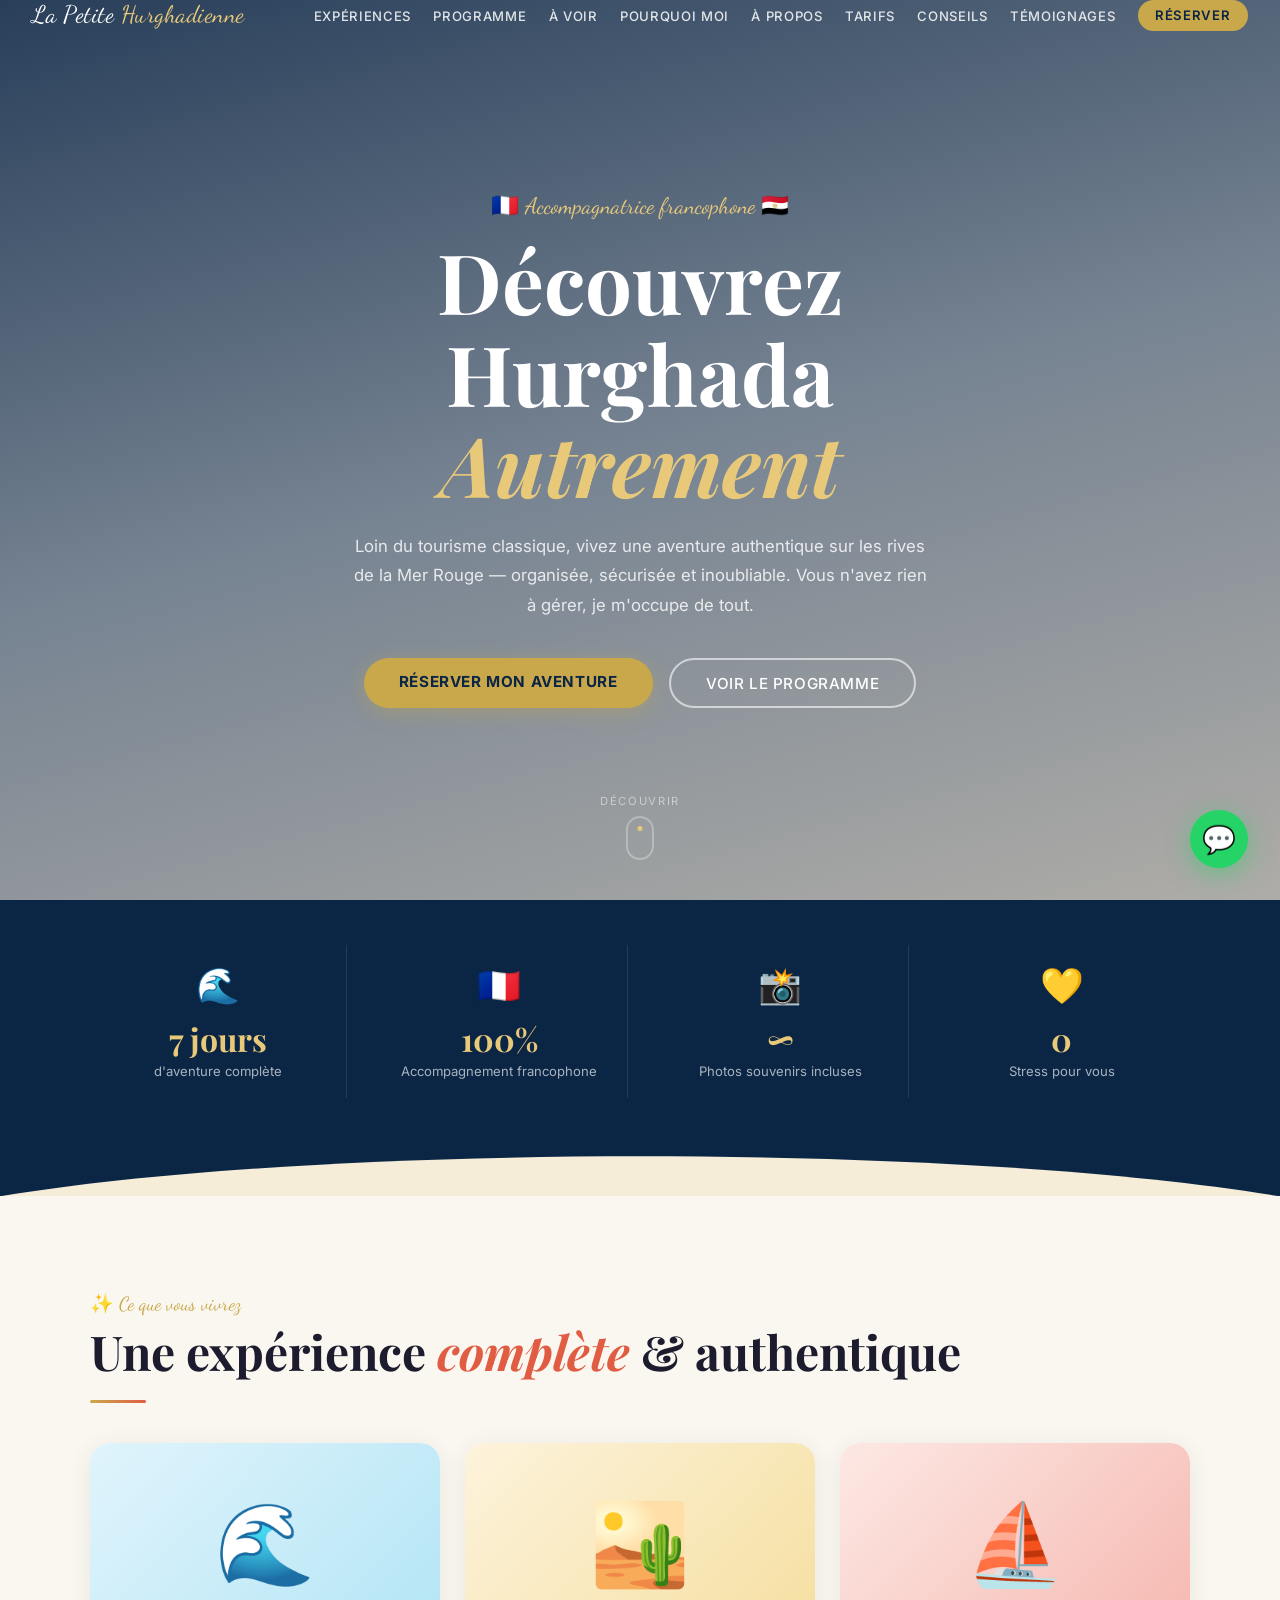
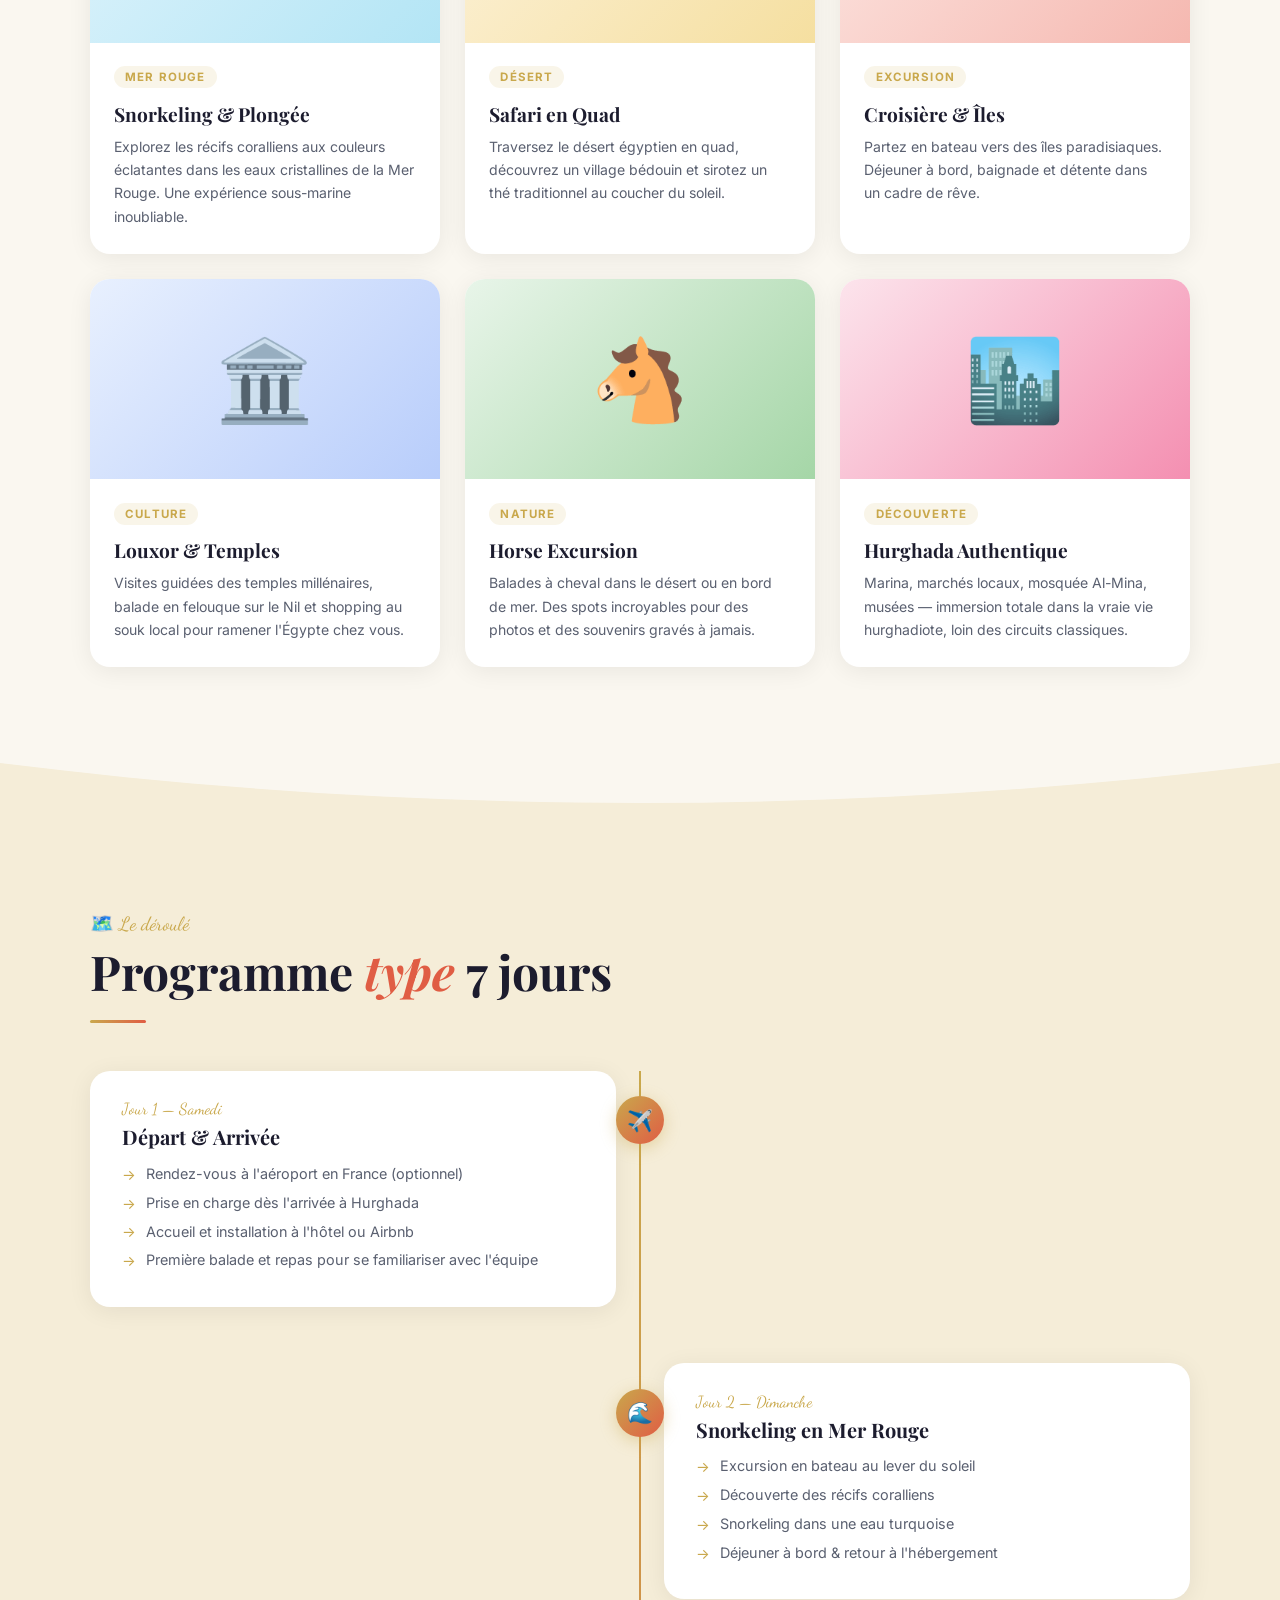
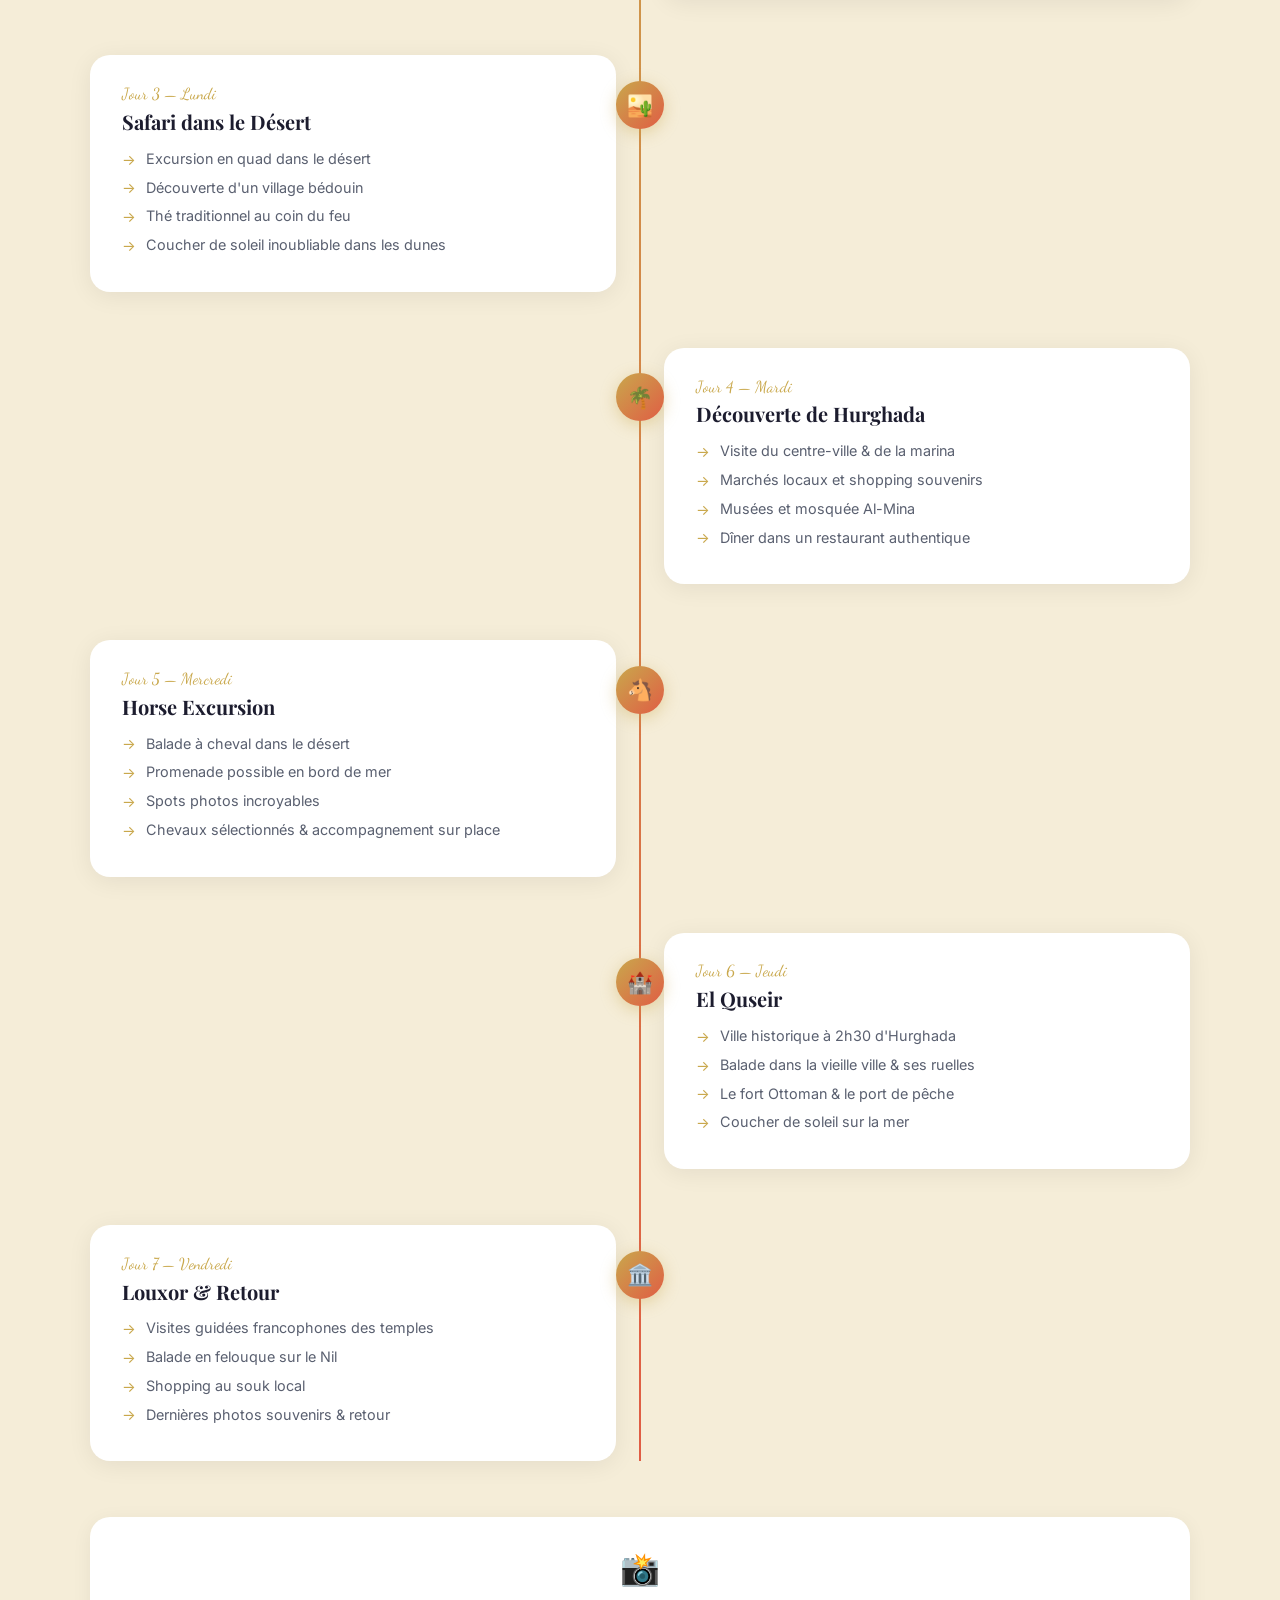
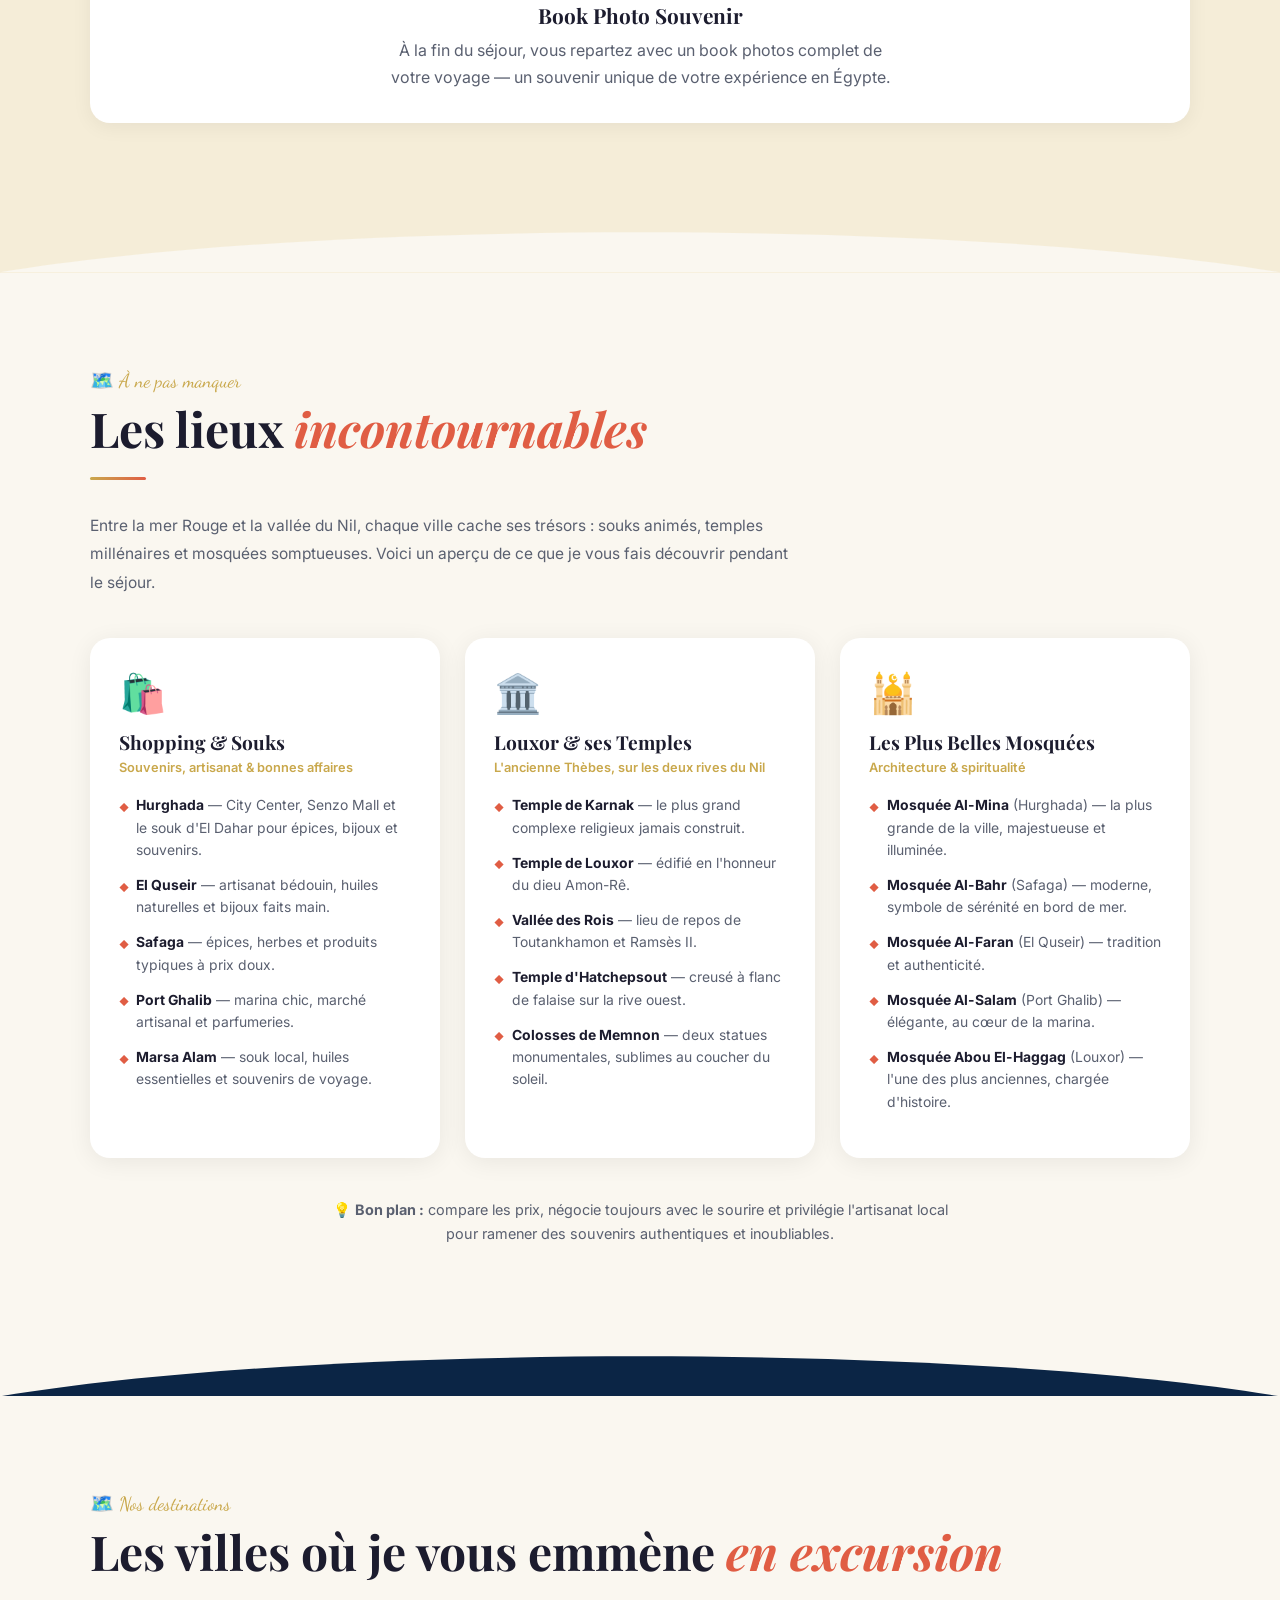
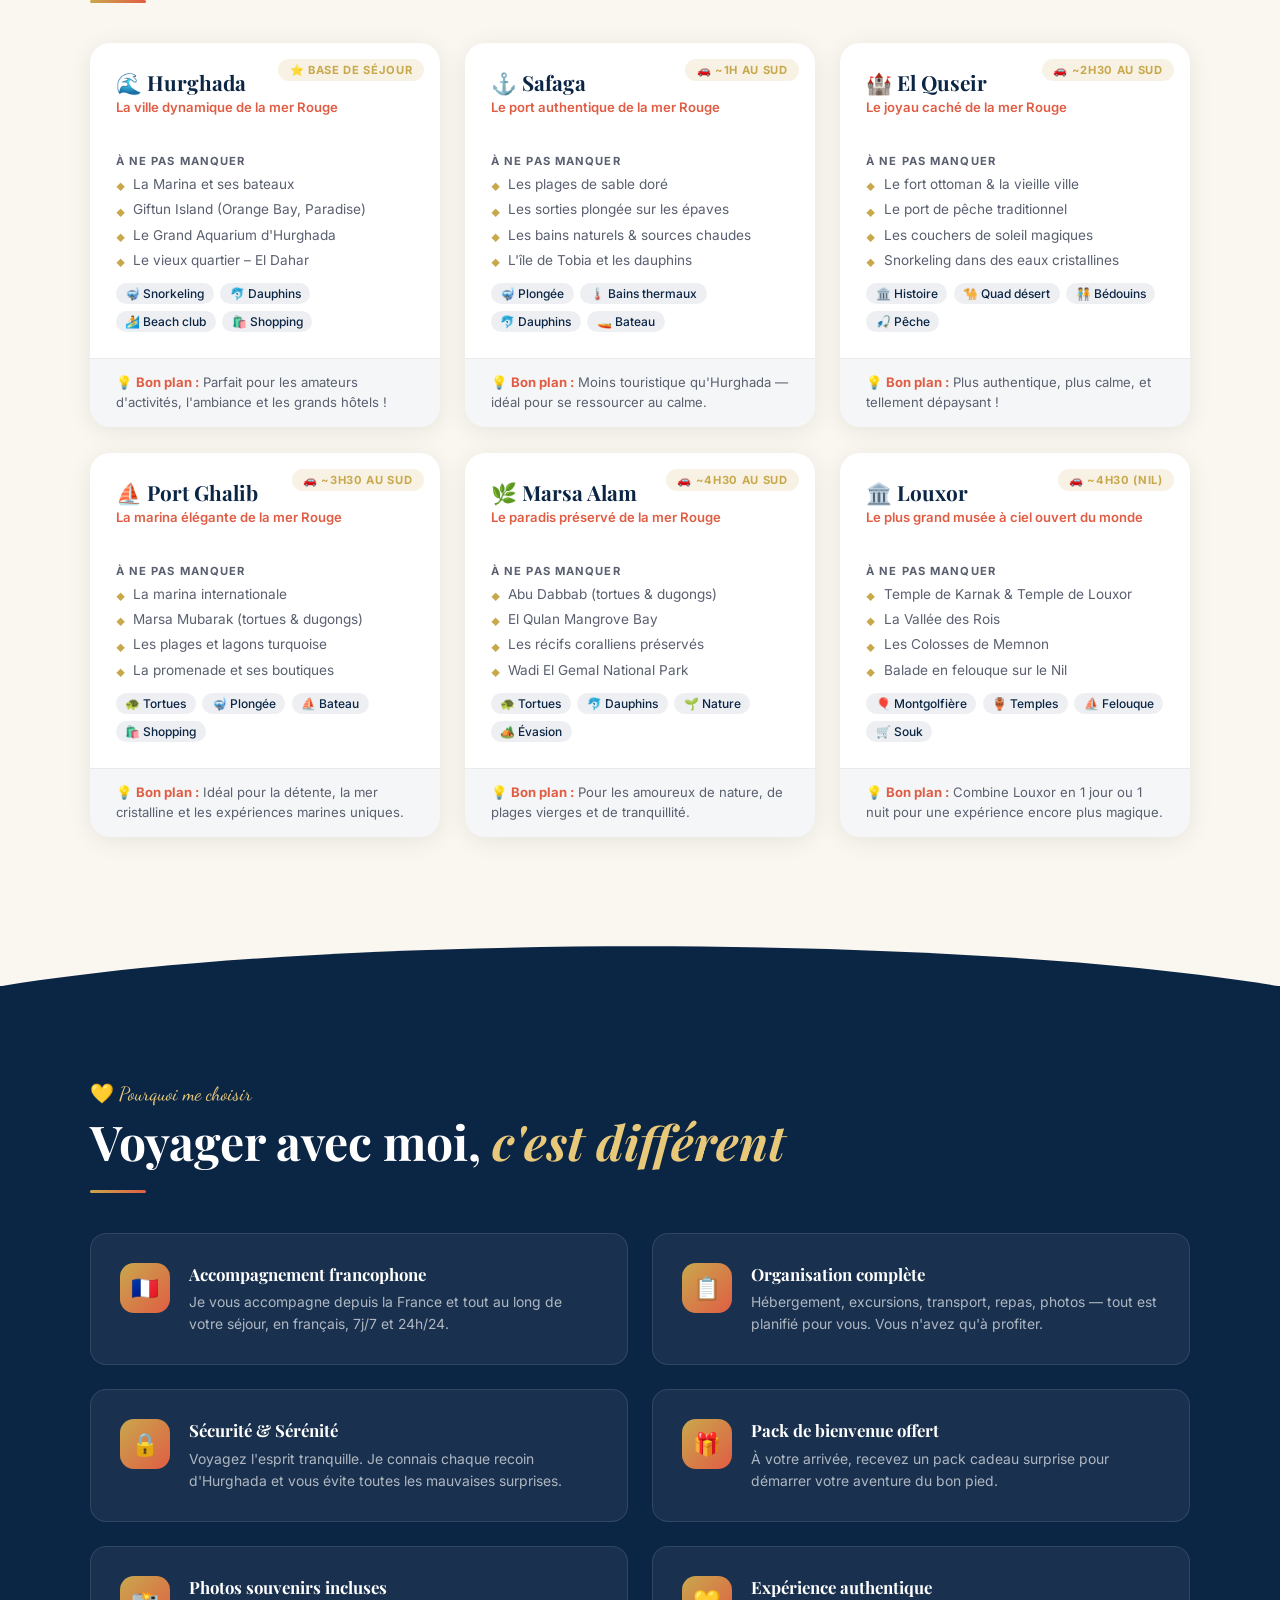
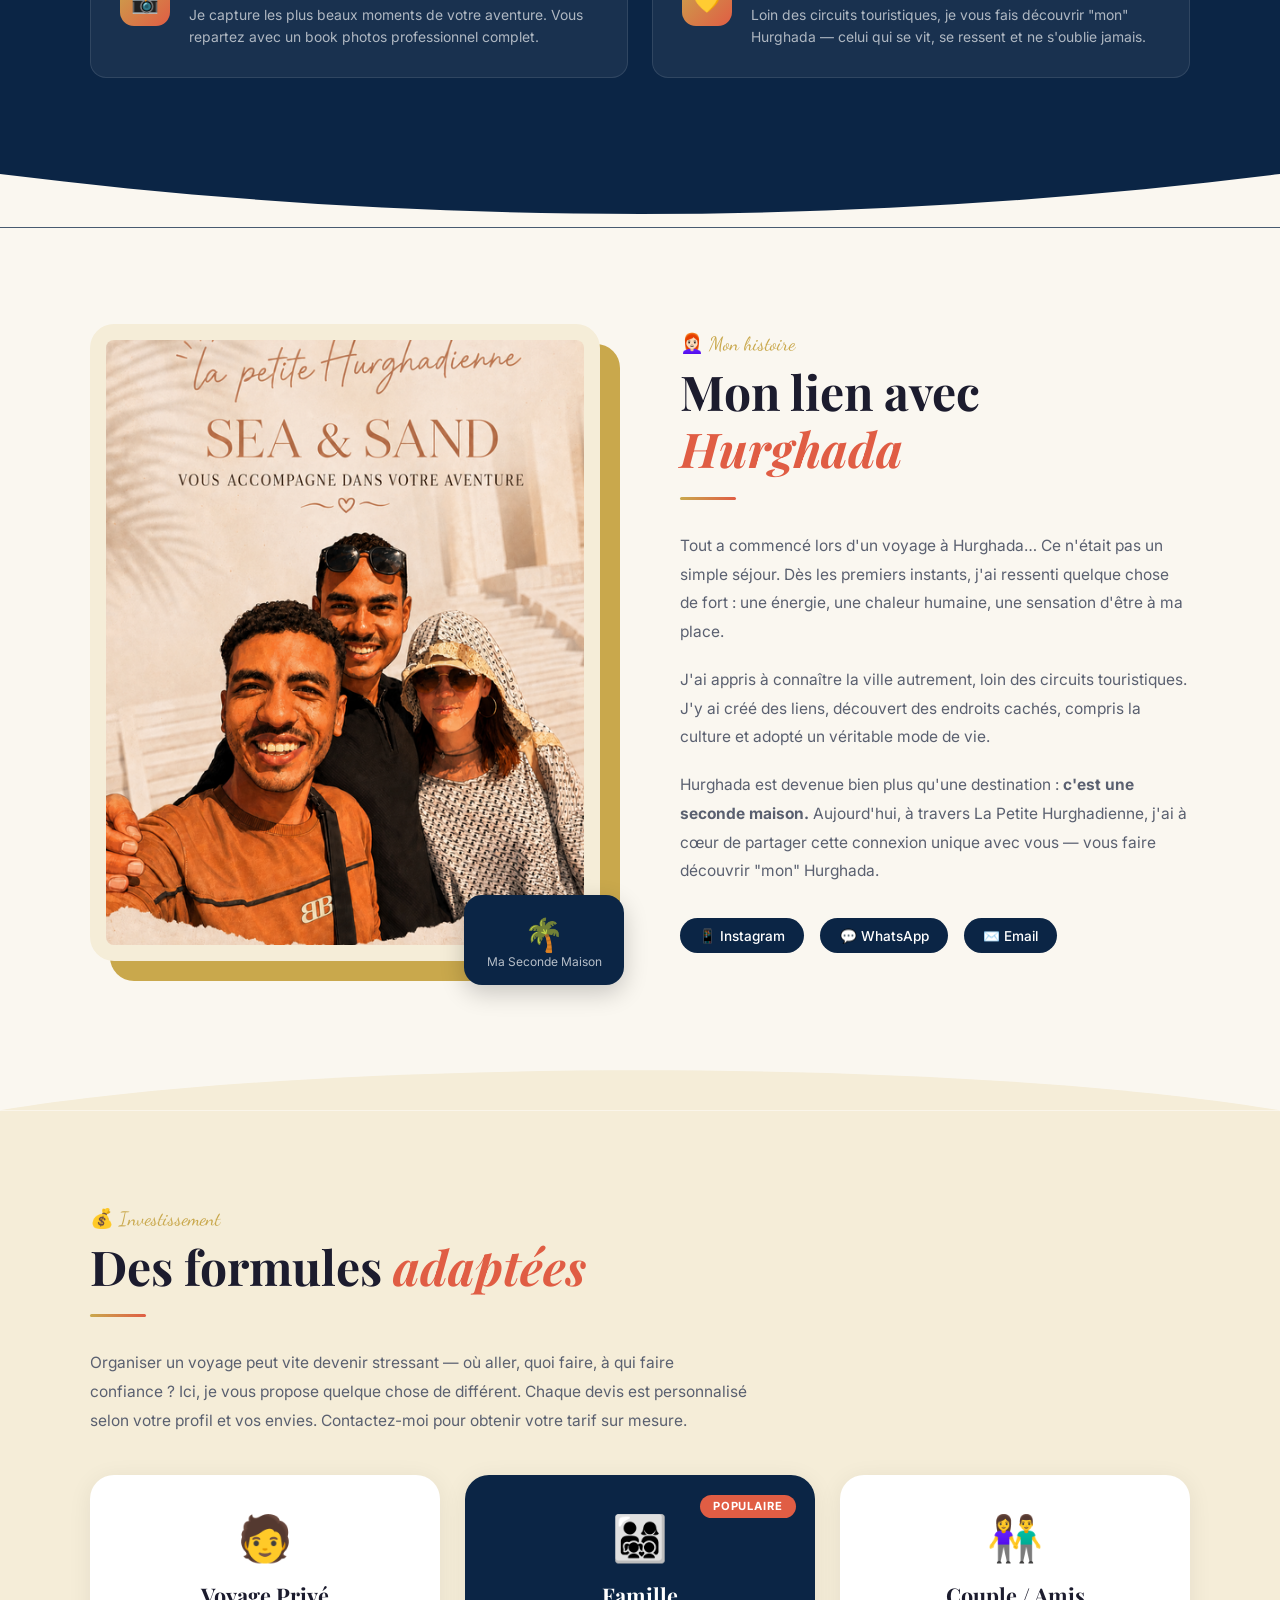
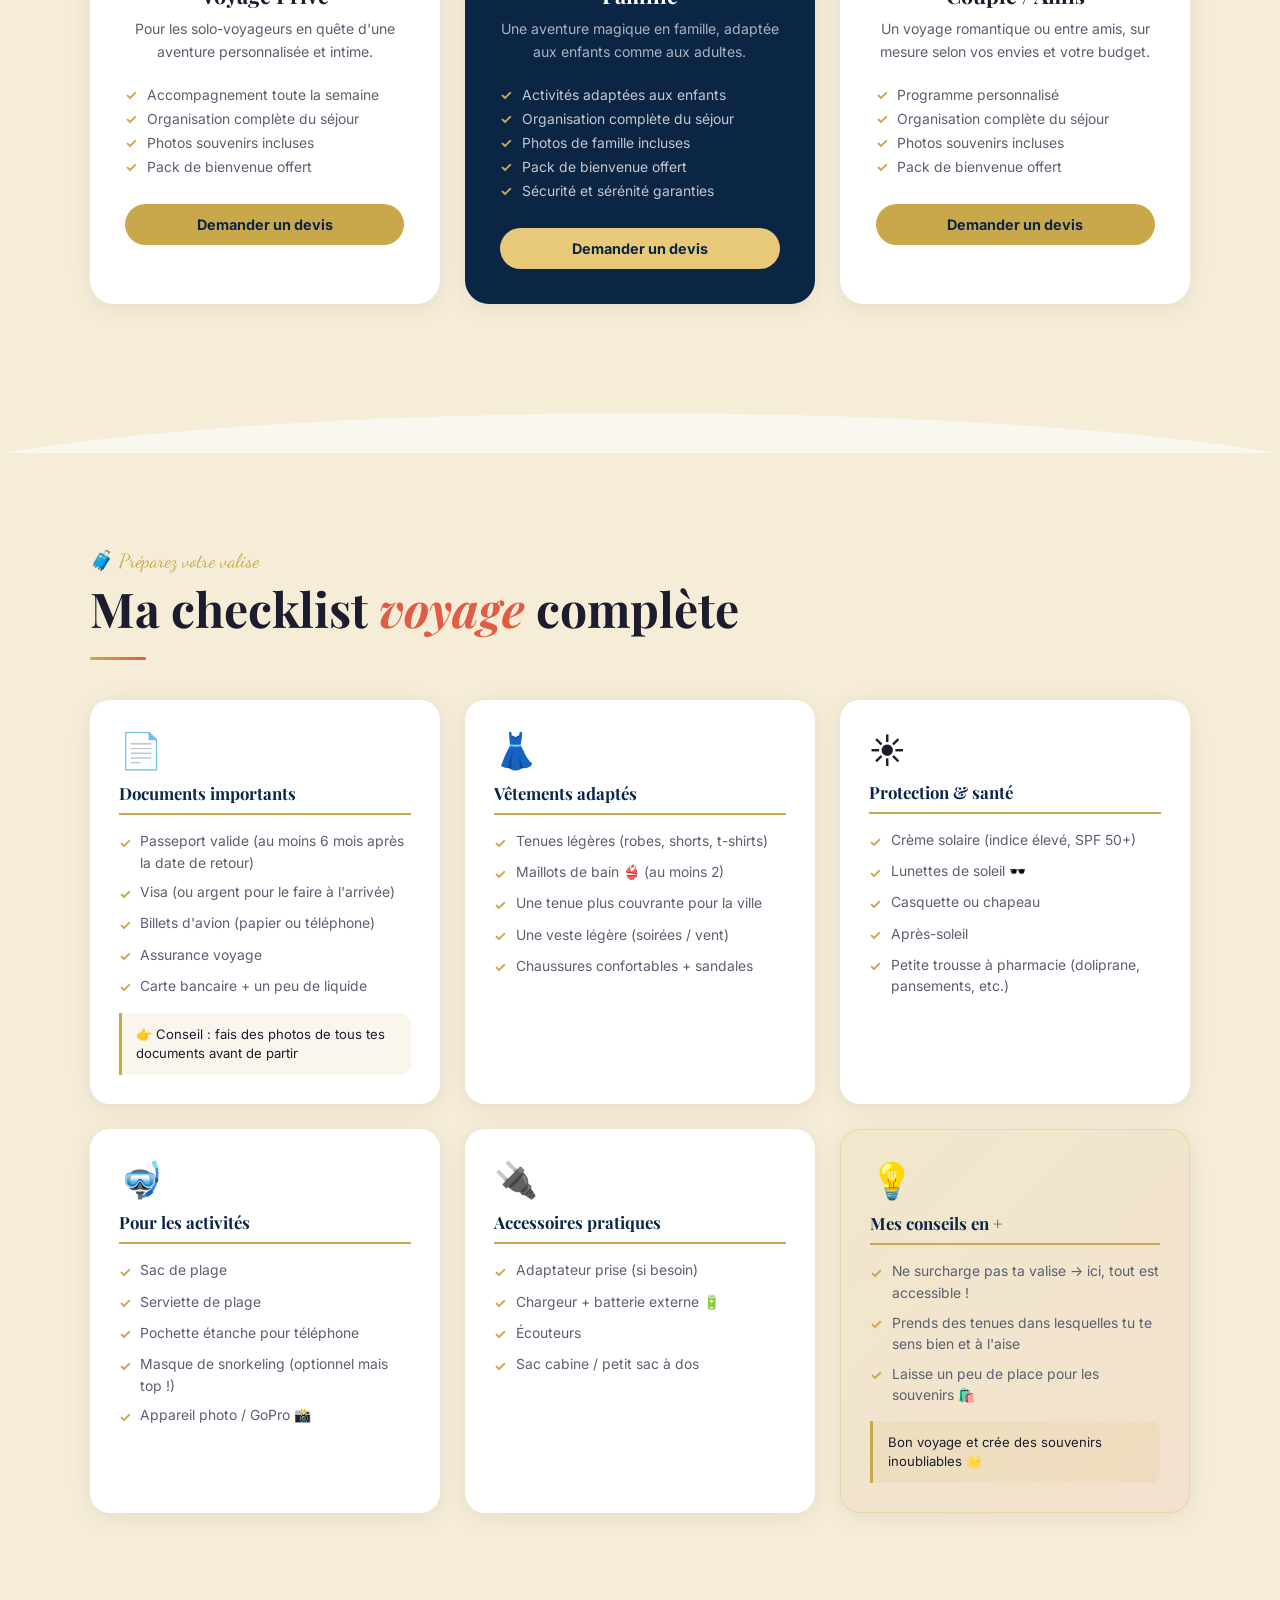
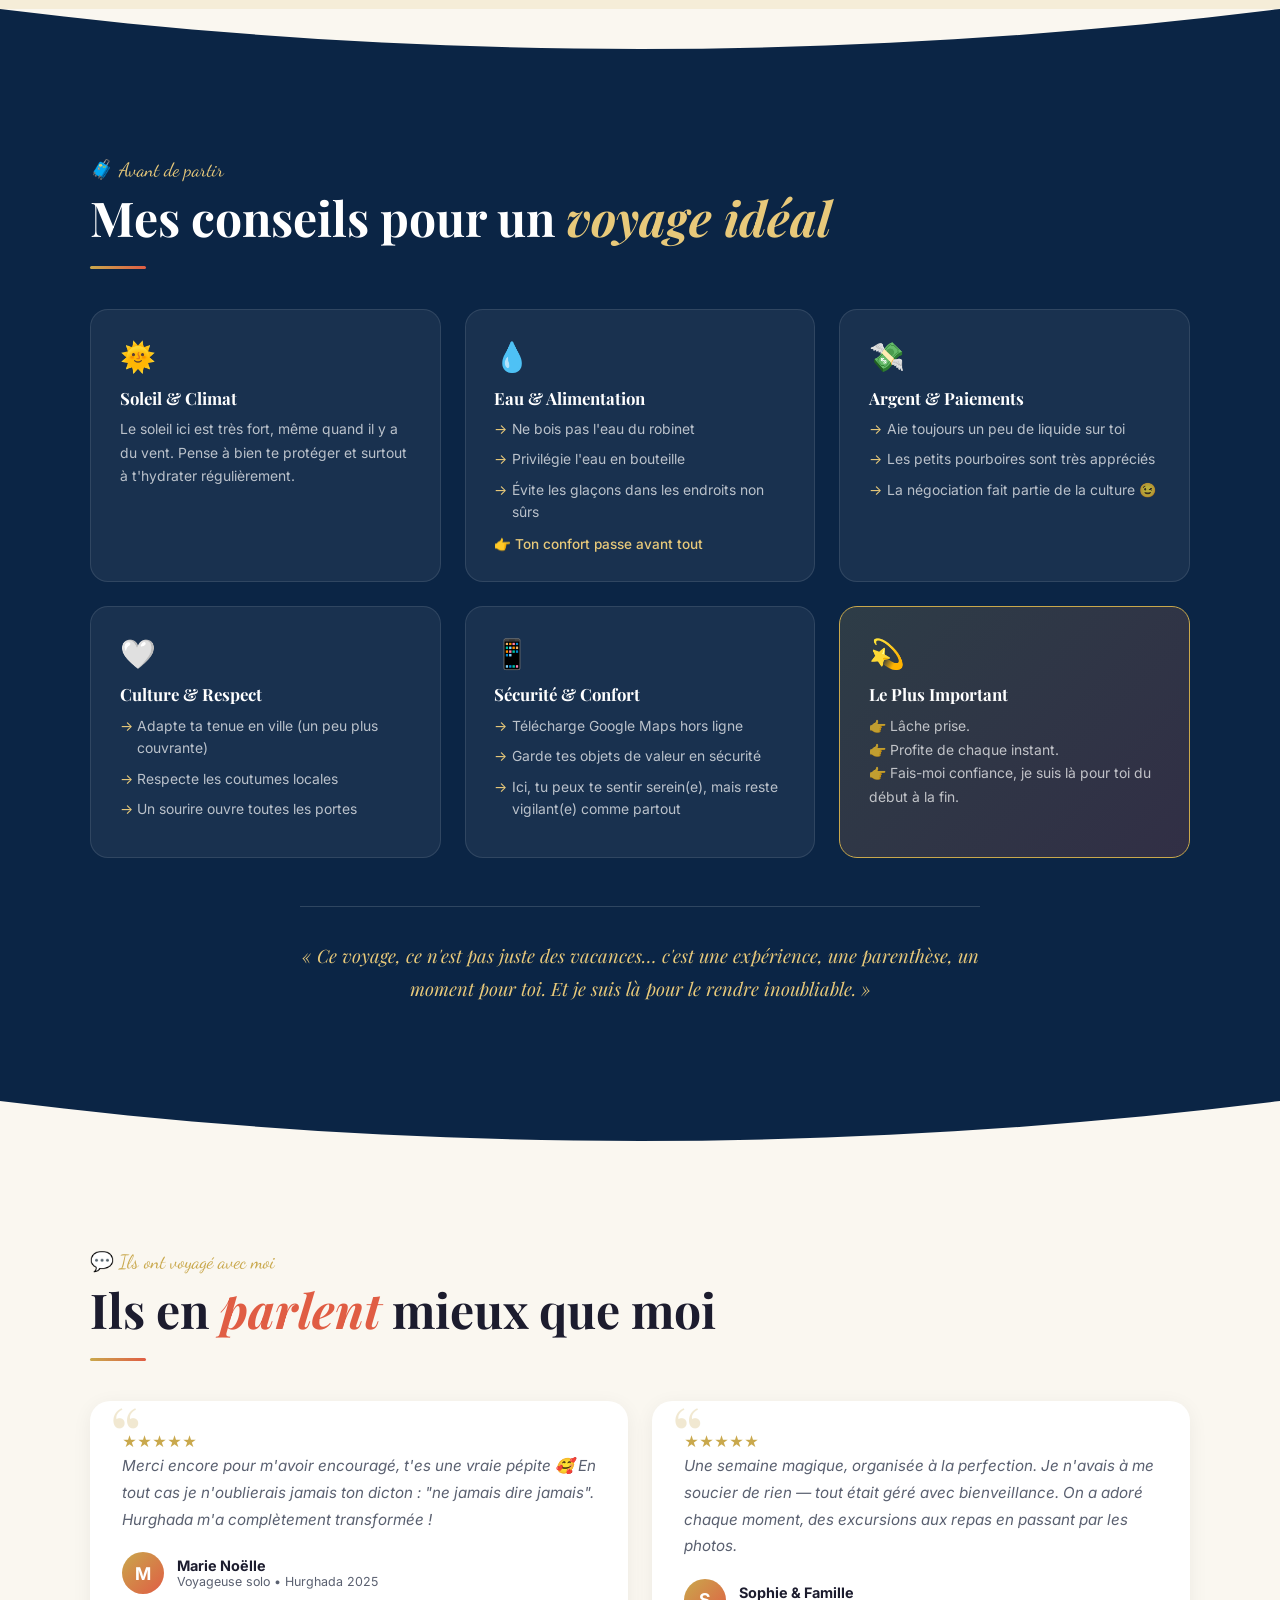
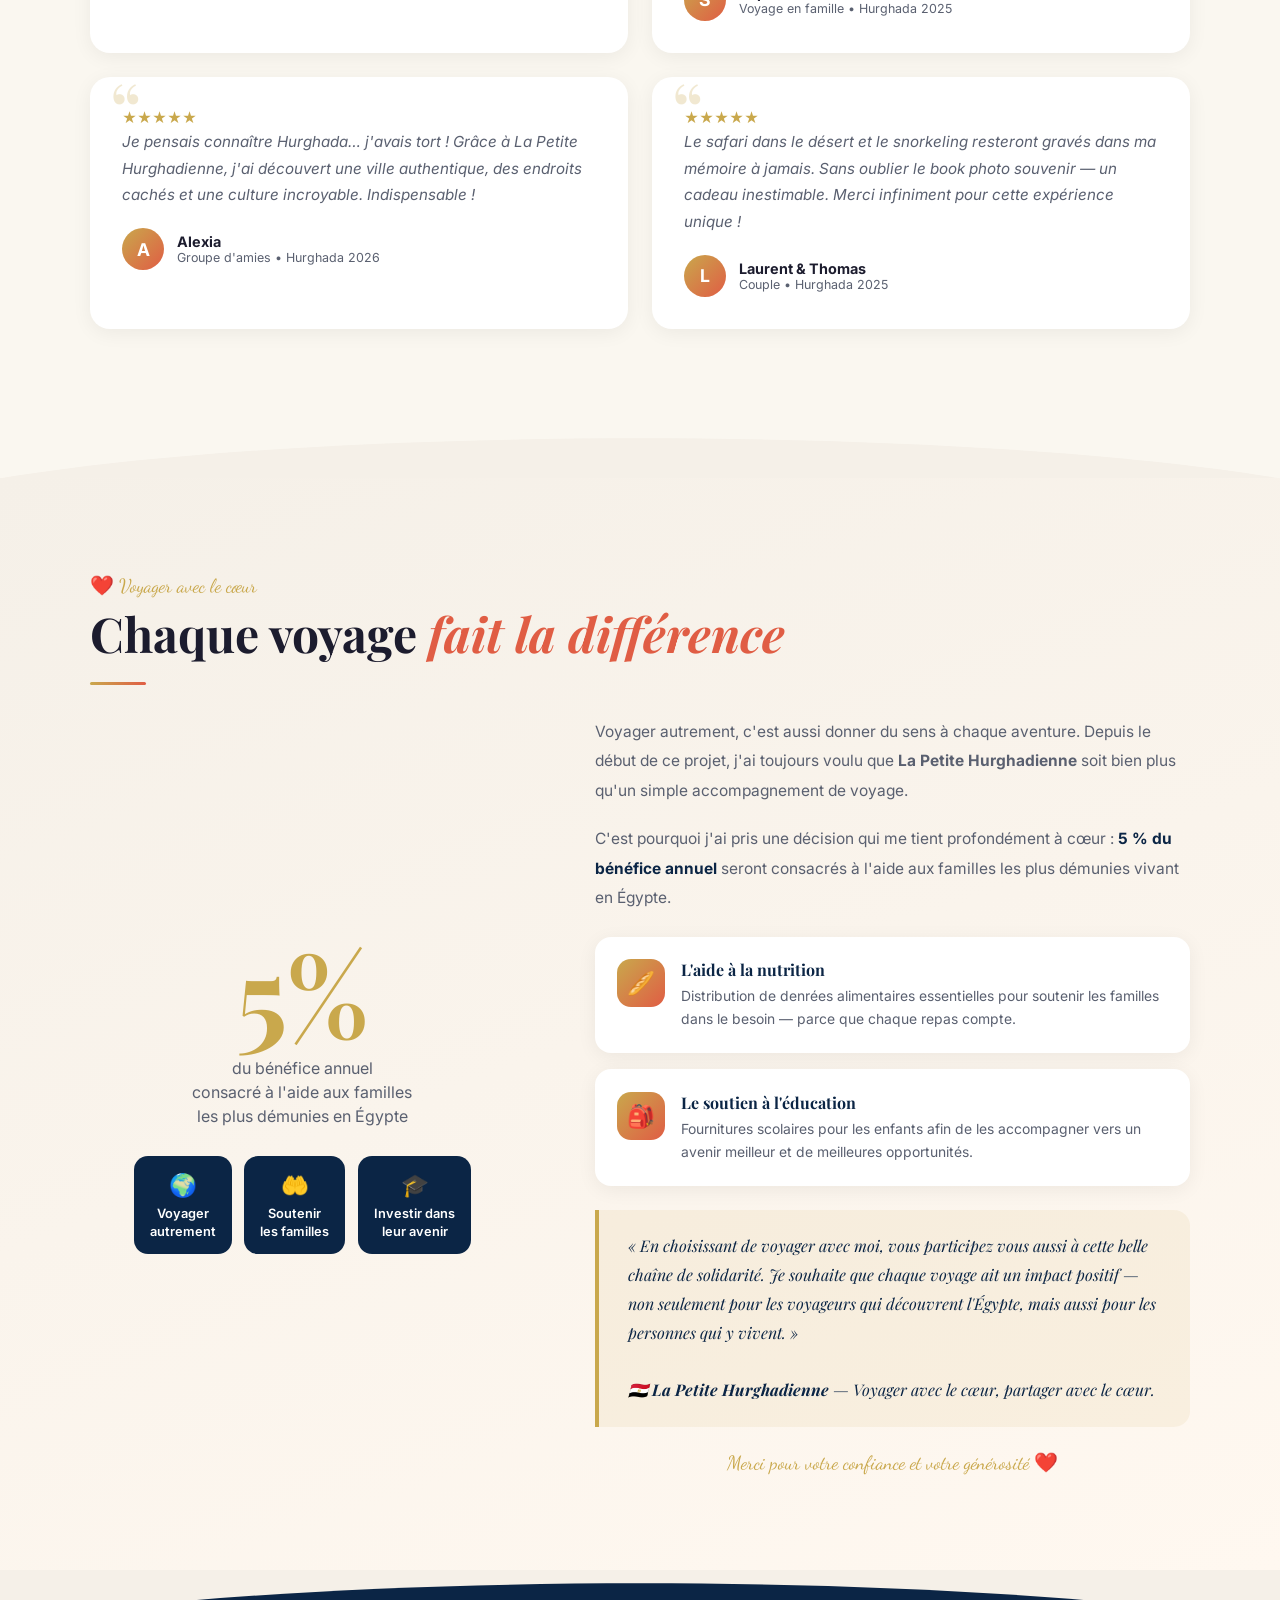
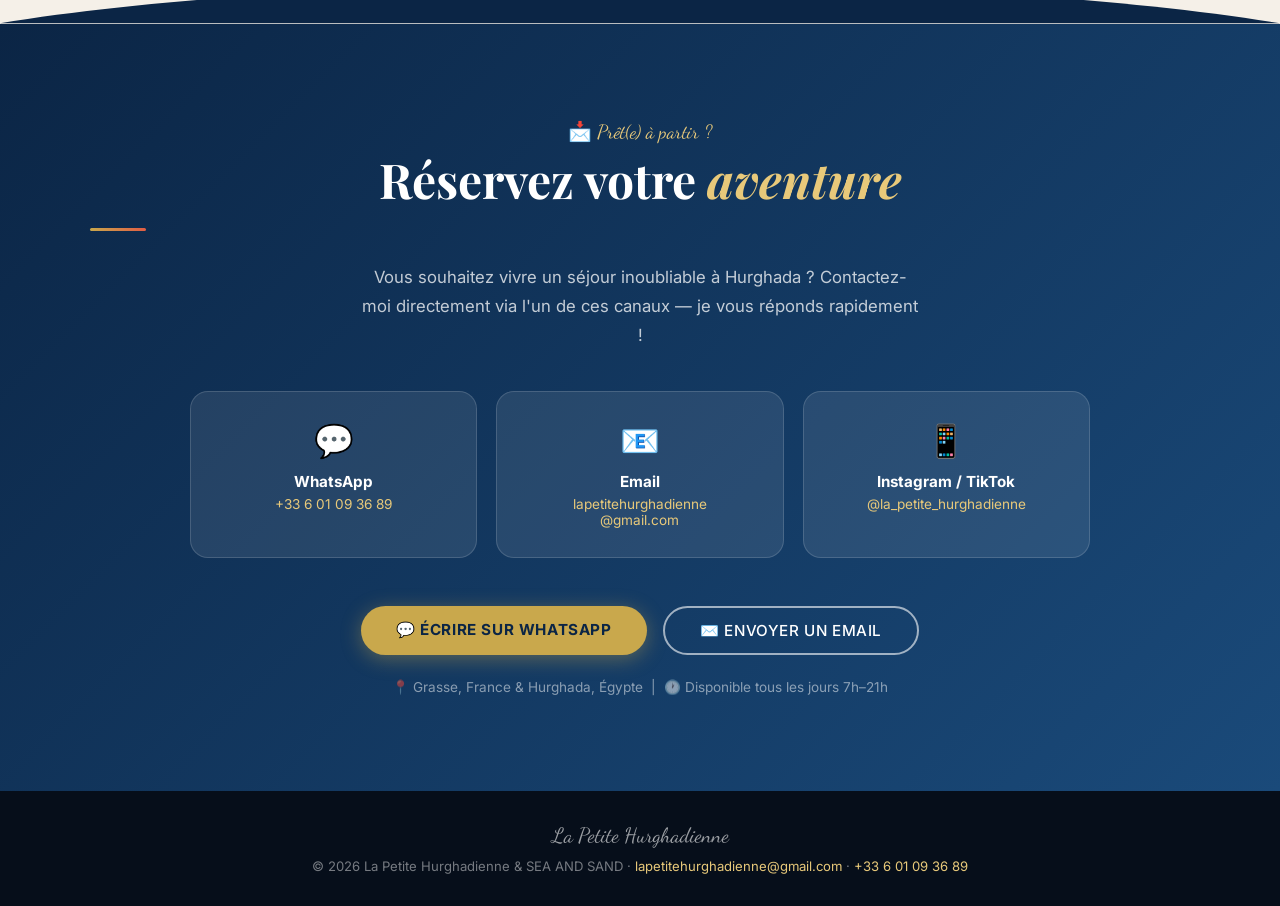
==== commit 1d3dd1ed: "Add files via upload" ====
--- a/index.html
+++ b/index.html
@@ -3,793 +3,48 @@
 <head>
   <meta charset="UTF-8">
   <meta name="viewport" content="width=device-width, initial-scale=1.0">
+
+  <!-- ✏️ MODIFIER : Titre qui apparaît dans l'onglet du navigateur -->
   <title>La Petite Hurghadienne – Découvrez Hurghada Autrement</title>
+
+  <!-- Polices Google (ne pas modifier) -->
   <link rel="preconnect" href="https://fonts.googleapis.com">
   <link rel="preconnect" href="https://fonts.gstatic.com" crossorigin>
   <link href="https://fonts.googleapis.com/css2?family=Playfair+Display:ital,wght@0,400;0,600;0,700;1,400&family=Inter:wght@300;400;500;600&family=Dancing+Script:wght@600&display=swap" rel="stylesheet">
-  <style>
-    *, *::before, *::after { margin: 0; padding: 0; box-sizing: border-box; }
-
-    :root {
-      --deep-ocean:  #0B2545;
-      --mid-ocean:   #1A4A7A;
-      --gold:        #C9A84C;
-      --gold-light:  #E8C97A;
-      --coral:       #E05D44;
-      --sand:        #F5EDD8;
-      --cream:       #FAF7F0;
-      --charcoal:    #1C1C2E;
-      --text-muted:  #5A6070;
-    }
-
-    html { scroll-behavior: smooth; }
-
-    body {
-      font-family: 'Inter', sans-serif;
-      background: var(--cream);
-      color: var(--charcoal);
-      overflow-x: hidden;
-    }
-
-    /* ─── NAV ─── */
-    nav {
-      position: fixed; top: 0; left: 0; right: 0; z-index: 999;
-      padding: 0 2rem;
-      display: flex; align-items: center; justify-content: space-between;
-      background: transparent;
-      transition: background .4s, box-shadow .4s;
-    }
-    nav.scrolled {
-      background: rgba(11,37,69,.96);
-      backdrop-filter: blur(12px);
-      box-shadow: 0 2px 20px rgba(0,0,0,.3);
-    }
-    .nav-logo {
-      font-family: 'Dancing Script', cursive;
-      font-size: 1.5rem;
-      color: #fff;
-      text-decoration: none;
-      letter-spacing: .02em;
-      white-space: nowrap; flex-shrink: 0;
-    }
-    .nav-logo span { color: var(--gold-light); }
-    .nav-links {
-      display: flex; gap: 1.4rem; list-style: none; flex-wrap: nowrap;
-    }
-    .nav-links a {
-      color: rgba(255,255,255,.85); text-decoration: none;
-      font-size: .82rem; font-weight: 500; letter-spacing: .05em; text-transform: uppercase;
-      transition: color .25s; white-space: nowrap;
-    }
-    .nav-links a:hover { color: var(--gold-light); }
-    .nav-cta {
-      background: var(--gold); color: var(--deep-ocean) !important;
-      padding: .45rem 1.1rem; border-radius: 30px;
-      font-weight: 600 !important;
-      transition: background .25s !important;
-    }
-    .nav-cta:hover { background: var(--gold-light) !important; }
-
-    .hamburger {
-      display: none; flex-direction: column; gap: 5px;
-      cursor: pointer; padding: 8px;
-    }
-    .hamburger span {
-      display: block; width: 24px; height: 2px;
-      background: #fff; border-radius: 2px;
-      transition: .3s;
-    }
-
-    /* ─── HERO ─── */
-    #hero {
-      position: relative; min-height: 100vh;
-      display: flex; align-items: center; justify-content: center;
-      overflow: hidden;
-    }
-
-    .hero-bg {
-      position: absolute; inset: 0; z-index: 0;
-      background:
-        linear-gradient(165deg, rgba(11,37,69,.88) 0%, rgba(11,37,69,.55) 50%, rgba(0,0,0,.3) 100%),
-        url('https://images.unsplash.com/photo-1575651852379-00e45e9e6ea5?w=1600&q=80') center/cover no-repeat;
-    }
-
-    .hero-particles {
-      position: absolute; inset: 0; z-index: 1; overflow: hidden;
-    }
-    .hero-particles span {
-      position: absolute; width: 3px; height: 3px;
-      background: var(--gold-light); border-radius: 50%; opacity: 0;
-      animation: sparkle 6s infinite;
-    }
-    @keyframes sparkle {
-      0%   { opacity: 0; transform: translateY(0) scale(1); }
-      50%  { opacity: .9; }
-      100% { opacity: 0; transform: translateY(-120px) scale(.3); }
-    }
-
-    .hero-content {
-      position: relative; z-index: 2; text-align: center;
-      padding: 2rem 1.5rem; max-width: 820px;
-    }
-    .hero-eyebrow {
-      display: inline-block;
-      font-family: 'Dancing Script', cursive;
-      font-size: 1.4rem; color: var(--gold-light);
-      margin-bottom: 1rem;
-      animation: fadeUp .8s ease both;
-    }
-    .hero-title {
-      font-family: 'Playfair Display', serif;
-      font-size: clamp(2.8rem, 7vw, 5.2rem);
-      font-weight: 700; line-height: 1.1;
-      color: #fff; margin-bottom: 1.4rem;
-      animation: fadeUp .9s .15s ease both;
-    }
-    .hero-title em { font-style: italic; color: var(--gold-light); }
-    .hero-sub {
-      font-size: 1.05rem; color: rgba(255,255,255,.82);
-      line-height: 1.75; max-width: 580px; margin: 0 auto 2.4rem;
-      animation: fadeUp 1s .3s ease both;
-    }
-    .hero-btns {
-      display: flex; gap: 1rem; justify-content: center; flex-wrap: wrap;
-      animation: fadeUp 1s .45s ease both;
-    }
-    .btn-primary {
-      background: var(--gold); color: var(--deep-ocean);
-      padding: .85rem 2.2rem; border-radius: 50px;
-      font-weight: 700; font-size: .95rem; text-decoration: none;
-      letter-spacing: .04em; text-transform: uppercase;
-      transition: transform .2s, box-shadow .2s, background .2s;
-      box-shadow: 0 4px 20px rgba(201,168,76,.4);
-    }
-    .btn-primary:hover {
-      transform: translateY(-2px);
-      box-shadow: 0 8px 30px rgba(201,168,76,.5);
-      background: var(--gold-light);
-    }
-    .btn-ghost {
-      border: 2px solid rgba(255,255,255,.6);
-      color: #fff; padding: .83rem 2.2rem; border-radius: 50px;
-      font-size: .95rem; text-decoration: none; letter-spacing: .04em;
-      text-transform: uppercase; font-weight: 500;
-      transition: border-color .2s, background .2s;
-    }
-    .btn-ghost:hover {
-      border-color: var(--gold-light);
-      background: rgba(201,168,76,.15);
-    }
-
-    .hero-scroll {
-      position: absolute; bottom: 2.5rem; left: 50%; transform: translateX(-50%);
-      z-index: 2; display: flex; flex-direction: column; align-items: center; gap: .5rem;
-    }
-    .hero-scroll span { font-size: .7rem; color: rgba(255,255,255,.5); letter-spacing: .15em; text-transform: uppercase; }
-    .scroll-dot {
-      width: 28px; height: 44px; border: 2px solid rgba(255,255,255,.3);
-      border-radius: 14px; position: relative;
-    }
-    .scroll-dot::after {
-      content: ''; position: absolute; top: 8px; left: 50%; transform: translateX(-50%);
-      width: 5px; height: 5px; background: var(--gold-light); border-radius: 50%;
-      animation: scrollDown 2s infinite;
-    }
-    @keyframes scrollDown {
-      0%   { top: 8px; opacity: 1; }
-      100% { top: 26px; opacity: 0; }
-    }
-
-    @keyframes fadeUp {
-      from { opacity: 0; transform: translateY(24px); }
-      to   { opacity: 1; transform: translateY(0); }
-    }
-
-    /* ─── WAVE DIVIDER ─── */
-    .wave-divider { display: block; width: 100%; line-height: 0; }
-
-    /* ─── SECTION WRAPPER ─── */
-    .section { padding: 6rem 2rem; }
-    .section-inner { max-width: 1100px; margin: 0 auto; }
-    .section-label {
-      font-family: 'Dancing Script', cursive;
-      font-size: 1.2rem; color: var(--gold);
-      display: block; margin-bottom: .5rem;
-    }
-    .section-title {
-      font-family: 'Playfair Display', serif;
-      font-size: clamp(2rem, 4vw, 3rem);
-      font-weight: 700; line-height: 1.2;
-    }
-    .section-title em { color: var(--coral); font-style: italic; }
-    .divider-line {
-      width: 56px; height: 3px;
-      background: linear-gradient(90deg, var(--gold), var(--coral));
-      border-radius: 2px; margin: 1.2rem 0 2rem;
-    }
-
-    /* ─── HIGHLIGHTS STRIP ─── */
-    .highlights {
-      background: var(--deep-ocean);
-      padding: 2.8rem 2rem;
-    }
-    .highlights-inner {
-      max-width: 1100px; margin: 0 auto;
-      display: grid; grid-template-columns: repeat(4,1fr); gap: 1.5rem;
-    }
-    .highlight-card {
-      text-align: center; padding: 1.2rem .5rem;
-      border-right: 1px solid rgba(255,255,255,.1);
-    }
-    .highlight-card:last-child { border-right: none; }
-    .highlight-icon { font-size: 2.2rem; margin-bottom: .6rem; }
-    .highlight-val {
-      font-family: 'Playfair Display', serif;
-      font-size: 2rem; font-weight: 700; color: var(--gold-light);
-    }
-    .highlight-label { font-size: .82rem; color: rgba(255,255,255,.65); margin-top: .2rem; }
-
-    /* ─── EXPERIENCES ─── */
-    #experiences { background: var(--cream); }
-    .exp-grid {
-      display: grid; grid-template-columns: repeat(3,1fr); gap: 1.6rem;
-      margin-top: 2.5rem;
-    }
-    .exp-card {
-      background: #fff; border-radius: 20px;
-      overflow: hidden;
-      box-shadow: 0 4px 24px rgba(0,0,0,.07);
-      transition: transform .3s, box-shadow .3s;
-      position: relative;
-    }
-    .exp-card:hover { transform: translateY(-6px); box-shadow: 0 12px 40px rgba(0,0,0,.13); }
-    .exp-img {
-      width: 100%; height: 200px; object-fit: cover;
-      display: block; background: var(--sand);
-    }
-    .exp-emoji-header {
-      width: 100%; height: 200px;
-      display: flex; align-items: center; justify-content: center;
-      font-size: 5rem;
-    }
-    .exp-body { padding: 1.4rem 1.5rem 1.6rem; }
-    .exp-badge {
-      display: inline-block;
-      background: rgba(201,168,76,.12); color: var(--gold);
-      font-size: .72rem; font-weight: 700; letter-spacing: .1em;
-      text-transform: uppercase; padding: .25rem .7rem; border-radius: 20px;
-      margin-bottom: .8rem;
-    }
-    .exp-title {
-      font-family: 'Playfair Display', serif;
-      font-size: 1.2rem; font-weight: 700; margin-bottom: .5rem;
-    }
-    .exp-desc { font-size: .88rem; color: var(--text-muted); line-height: 1.65; }
-    .exp-card::after {
-      content: ''; position: absolute; bottom: 0; left: 0; right: 0; height: 3px;
-      background: linear-gradient(90deg, var(--gold), var(--coral));
-      transform: scaleX(0); transform-origin: left;
-      transition: transform .4s ease;
-    }
-    .exp-card:hover::after { transform: scaleX(1); }
-
-    /* ─── PROGRAMME ─── */
-    #programme { background: var(--sand); }
-    .timeline { position: relative; margin-top: 3rem; }
-    .timeline::before {
-      content: ''; position: absolute; left: 50%; top: 0; bottom: 0;
-      width: 2px; background: linear-gradient(to bottom, var(--gold), var(--coral));
-      transform: translateX(-50%);
-    }
-    .day {
-      display: flex; align-items: flex-start; gap: 2rem;
-      margin-bottom: 3.5rem; position: relative;
-    }
-    .day:nth-child(even) { flex-direction: row-reverse; }
-    .day-content {
-      flex: 1; background: #fff;
-      border-radius: 20px; padding: 1.8rem 2rem;
-      box-shadow: 0 4px 24px rgba(0,0,0,.07);
-      position: relative;
-    }
-    .day:nth-child(odd) .day-content { margin-right: calc(50% + 1.5rem); }
-    .day:nth-child(even) .day-content { margin-left: calc(50% + 1.5rem); }
-    .day-dot {
-      position: absolute; left: 50%; top: 1.6rem;
-      transform: translateX(-50%);
-      width: 48px; height: 48px;
-      background: linear-gradient(135deg, var(--gold), var(--coral));
-      border-radius: 50%; display: flex; align-items: center; justify-content: center;
-      font-size: 1.3rem; z-index: 2;
-      box-shadow: 0 4px 16px rgba(201,168,76,.4);
-    }
-    .day-number {
-      font-family: 'Dancing Script', cursive;
-      font-size: 1rem; color: var(--gold); margin-bottom: .3rem;
-    }
-    .day-title {
-      font-family: 'Playfair Display', serif;
-      font-size: 1.25rem; font-weight: 700; margin-bottom: .8rem;
-    }
-    .day-list { list-style: none; }
-    .day-list li {
-      display: flex; align-items: flex-start; gap: .6rem;
-      font-size: .9rem; color: var(--text-muted);
-      line-height: 1.5; margin-bottom: .4rem;
-    }
-    .day-list li::before { content: '→'; color: var(--gold); flex-shrink: 0; margin-top: .05rem; }
-
-    /* ─── WHY CHOOSE ─── */
-    #pourquoi { background: var(--deep-ocean); color: #fff; }
-    #pourquoi .section-title { color: #fff; }
-    #pourquoi .section-label { color: var(--gold-light); }
-    .features-grid {
-      display: grid; grid-template-columns: repeat(2,1fr); gap: 1.5rem;
-      margin-top: 2.5rem;
-    }
-    .feature {
-      background: rgba(255,255,255,.06);
-      border: 1px solid rgba(255,255,255,.1);
-      border-radius: 16px; padding: 1.8rem;
-      display: flex; gap: 1.2rem; align-items: flex-start;
-      transition: background .3s;
-    }
-    .feature:hover { background: rgba(255,255,255,.1); }
-    .feature-icon {
-      width: 50px; height: 50px; border-radius: 14px; flex-shrink: 0;
-      background: linear-gradient(135deg, var(--gold), var(--coral));
-      display: flex; align-items: center; justify-content: center; font-size: 1.4rem;
-    }
-    .feature-title {
-      font-family: 'Playfair Display', serif;
-      font-size: 1.05rem; font-weight: 700; margin-bottom: .4rem;
-    }
-    .feature-desc { font-size: .87rem; color: rgba(255,255,255,.65); line-height: 1.6; }
-
-    /* ─── ABOUT ─── */
-    #about { background: var(--cream); }
-    .about-wrap {
-      display: grid; grid-template-columns: 1fr 1fr; gap: 5rem; align-items: center;
-    }
-    .about-img-wrap {
-      position: relative; border-radius: 24px; overflow: visible;
-    }
-    .about-img-box {
-      width: 100%; aspect-ratio: 4/5; border-radius: 24px; overflow: hidden;
-      background: var(--sand);
-      display: flex; align-items: center; justify-content: center; font-size: 8rem;
-      box-shadow: 20px 20px 0 var(--gold);
-    }
-    .about-img {
-      width: 100%; height: 100%; object-fit: cover; display: block; border-radius: 24px;
-      font-size: .8rem; color: var(--text-muted); text-align: center; padding: 1rem;
-    }
-    .about-badge {
-      position: absolute; bottom: -1.5rem; right: -1.5rem;
-      background: var(--deep-ocean); color: #fff;
-      border-radius: 18px; padding: 1rem 1.4rem; text-align: center;
-      box-shadow: 0 8px 24px rgba(0,0,0,.2);
-    }
-    .about-badge-num {
-      font-family: 'Playfair Display', serif;
-      font-size: 2rem; font-weight: 700; color: var(--gold-light);
-    }
-    .about-badge-txt { font-size: .75rem; color: rgba(255,255,255,.7); }
-    .about-text p {
-      font-size: .97rem; color: var(--text-muted); line-height: 1.85;
-      margin-bottom: 1.2rem;
-    }
-    .about-contacts { margin-top: 2rem; display: flex; flex-wrap: wrap; gap: 1rem; }
-    .contact-chip {
-      display: flex; align-items: center; gap: .6rem;
-      background: var(--deep-ocean); color: #fff;
-      padding: .6rem 1.2rem; border-radius: 50px; text-decoration: none;
-      font-size: .85rem; font-weight: 500; transition: transform .2s, background .2s;
-    }
-    .contact-chip:hover { transform: translateY(-2px); background: var(--mid-ocean); }
-
-    /* ─── TARIFS ─── */
-    #tarifs { background: var(--sand); }
-    .tarifs-intro {
-      font-size: .97rem; color: var(--text-muted); line-height: 1.85;
-      max-width: 660px; margin-bottom: 2.5rem;
-    }
-    .tarifs-grid { display: grid; grid-template-columns: repeat(3,1fr); gap: 1.6rem; }
-    .tarif-card {
-      background: #fff; border-radius: 24px; padding: 2.2rem;
-      text-align: center; position: relative; overflow: hidden;
-      box-shadow: 0 4px 24px rgba(0,0,0,.07);
-      transition: transform .3s;
-    }
-    .tarif-card:hover { transform: translateY(-5px); }
-    .tarif-card.featured {
-      background: var(--deep-ocean); color: #fff;
-    }
-    .tarif-badge {
-      position: absolute; top: 1.2rem; right: 1.2rem;
-      background: var(--coral); color: #fff;
-      font-size: .7rem; font-weight: 700; letter-spacing: .08em;
-      padding: .3rem .8rem; border-radius: 20px; text-transform: uppercase;
-    }
-    .tarif-icon { font-size: 2.8rem; margin-bottom: 1rem; }
-    .tarif-name {
-      font-family: 'Playfair Display', serif;
-      font-size: 1.35rem; font-weight: 700; margin-bottom: .5rem;
-    }
-    .tarif-card.featured .tarif-name { color: #fff; }
-    .tarif-desc { font-size: .88rem; color: var(--text-muted); line-height: 1.65; margin-bottom: 1.5rem; }
-    .tarif-card.featured .tarif-desc { color: rgba(255,255,255,.65); }
-    .tarif-includes { text-align: left; }
-    .tarif-item {
-      display: flex; align-items: center; gap: .6rem;
-      font-size: .87rem; color: var(--text-muted);
-      margin-bottom: .5rem;
-    }
-    .tarif-card.featured .tarif-item { color: rgba(255,255,255,.75); }
-    .tarif-item::before { content: '✓'; color: var(--gold); font-weight: 700; }
-    .tarif-cta {
-      display: block; margin-top: 1.8rem;
-      background: var(--gold); color: var(--deep-ocean);
-      padding: .75rem; border-radius: 50px;
-      font-weight: 700; font-size: .9rem; text-decoration: none;
-      transition: background .2s;
-    }
-    .tarif-cta:hover { background: var(--gold-light); }
-    .tarif-card.featured .tarif-cta { background: var(--gold-light); }
-
-    /* ─── TESTIMONIALS ─── */
-    #temoignages { background: var(--cream); }
-    .testi-grid { display: grid; grid-template-columns: repeat(2,1fr); gap: 1.5rem; margin-top: 2.5rem; }
-    .testi-card {
-      background: #fff; border-radius: 20px; padding: 2rem;
-      box-shadow: 0 4px 20px rgba(0,0,0,.06); position: relative;
-    }
-    .testi-card::before {
-      content: '\201C';
-      font-family: 'Playfair Display', serif; font-size: 5rem;
-      color: var(--gold); line-height: 1;
-      position: absolute; top: -.5rem; left: 1.2rem; opacity: .25;
-    }
-    .testi-text {
-      font-size: .95rem; color: var(--text-muted);
-      line-height: 1.75; margin-bottom: 1.2rem; font-style: italic;
-    }
-    .testi-author { display: flex; align-items: center; gap: .8rem; }
-    .testi-avatar {
-      width: 42px; height: 42px; border-radius: 50%;
-      background: linear-gradient(135deg, var(--gold), var(--coral));
-      display: flex; align-items: center; justify-content: center;
-      font-size: 1.1rem; color: #fff; font-weight: 700;
-    }
-    .testi-name { font-weight: 700; font-size: .9rem; }
-    .testi-meta { font-size: .78rem; color: var(--text-muted); }
-    .testi-stars { color: var(--gold); font-size: .9rem; margin-bottom: .2rem; }
-
-    /* ─── CONTACT / CTA ─── */
-    #contact {
-      background: linear-gradient(135deg, var(--deep-ocean) 0%, var(--mid-ocean) 100%);
-      color: #fff; text-align: center;
-    }
-    #contact .section-title { color: #fff; }
-    #contact .section-label { color: var(--gold-light); }
-    .cta-desc {
-      font-size: 1.05rem; color: rgba(255,255,255,.75);
-      max-width: 560px; margin: .5rem auto 2.5rem; line-height: 1.75;
-    }
-    .cta-cards {
-      display: grid; grid-template-columns: repeat(3,1fr); gap: 1.2rem;
-      max-width: 900px; margin: 0 auto 3rem;
-    }
-    .cta-card {
-      background: rgba(255,255,255,.09);
-      border: 1px solid rgba(255,255,255,.15);
-      border-radius: 18px; padding: 1.8rem 1.4rem; text-align: center;
-    }
-    .cta-card-icon { font-size: 2rem; margin-bottom: .8rem; }
-    .cta-card-title { font-weight: 700; font-size: .95rem; margin-bottom: .3rem; }
-    .cta-card-info { font-size: .85rem; color: rgba(255,255,255,.6); }
-    .cta-card a { color: var(--gold-light); text-decoration: none; }
-    .cta-card a:hover { text-decoration: underline; }
-    .cta-info {
-      font-size: .85rem; color: rgba(255,255,255,.5); margin-top: 1.5rem;
-    }
-
-    /* ─── FOOTER ─── */
-    footer {
-      background: #060e1a; color: rgba(255,255,255,.45);
-      text-align: center; padding: 2rem 1.5rem;
-      font-size: .82rem;
-    }
-    footer a { color: var(--gold-light); text-decoration: none; }
-
-    /* ─── FLOATING WA ─── */
-    .float-wa {
-      position: fixed; bottom: 2rem; right: 2rem; z-index: 900;
-      width: 58px; height: 58px; border-radius: 50%;
-      background: #25D366; display: flex; align-items: center; justify-content: center;
-      font-size: 1.7rem; text-decoration: none;
-      box-shadow: 0 6px 24px rgba(37,211,102,.5);
-      animation: waPulse 3s infinite;
-    }
-    @keyframes waPulse {
-      0%, 100% { box-shadow: 0 6px 24px rgba(37,211,102,.5); }
-      50%       { box-shadow: 0 6px 40px rgba(37,211,102,.8); }
-    }
-
-    /* ─── SCROLL REVEAL ─── */
-    .reveal { opacity: 0; transform: translateY(30px); transition: opacity .7s ease, transform .7s ease; }
-    .reveal.visible { opacity: 1; transform: translateY(0); }
-
-    /* ─── LIEUX INCONTOURNABLES ─── */
-    #incontournables { background: var(--cream); }
-    .lieux-intro {
-      font-size: .97rem; color: var(--text-muted); line-height: 1.85;
-      max-width: 700px;
-    }
-    .lieux-grid { display: grid; grid-template-columns: repeat(3,1fr); gap: 1.6rem; margin-top: 2.5rem; }
-    .lieux-card {
-      background: #fff; border-radius: 20px; padding: 2rem 1.8rem;
-      box-shadow: 0 4px 24px rgba(0,0,0,.07);
-      transition: transform .3s, box-shadow .3s;
-    }
-    .lieux-card:hover { transform: translateY(-6px); box-shadow: 0 12px 40px rgba(0,0,0,.13); }
-    .lieux-icon { font-size: 2.4rem; margin-bottom: .8rem; }
-    .lieux-title {
-      font-family: 'Playfair Display', serif;
-      font-size: 1.2rem; font-weight: 700; margin-bottom: .3rem;
-    }
-    .lieux-sub { font-size: .8rem; color: var(--gold); margin-bottom: 1.2rem; font-weight: 600; }
-    .lieux-list { list-style: none; }
-    .lieux-list li {
-      font-size: .87rem; color: var(--text-muted); line-height: 1.6;
-      margin-bottom: .8rem; padding-left: 1.1rem; position: relative;
-    }
-    .lieux-list li::before { content: '◆'; color: var(--coral); font-size: .6rem; position: absolute; left: 0; top: .35rem; }
-    .lieux-list strong { color: var(--charcoal); }
-    .lieux-tip {
-      text-align: center; margin: 2.5rem auto 0; font-size: .9rem;
-      color: var(--text-muted); max-width: 650px; line-height: 1.7;
-    }
-
-    /* ─── CONSEILS VOYAGE ─── */
-    #conseils { background: var(--deep-ocean); color: #fff; }
-    #conseils .section-title { color: #fff; }
-    #conseils .section-label { color: var(--gold-light); }
-    .conseils-grid { display: grid; grid-template-columns: repeat(3,1fr); gap: 1.5rem; margin-top: 2.5rem; }
-    .conseil-card {
-      background: rgba(255,255,255,.06);
-      border: 1px solid rgba(255,255,255,.1);
-      border-radius: 18px; padding: 1.8rem; transition: background .3s;
-    }
-    .conseil-card:hover { background: rgba(255,255,255,.1); }
-    .conseil-card.highlight {
-      background: linear-gradient(135deg, rgba(201,168,76,.18), rgba(224,93,68,.18));
-      border-color: var(--gold);
-    }
-    .conseil-icon { font-size: 1.8rem; margin-bottom: .8rem; }
-    .conseil-title {
-      font-family: 'Playfair Display', serif;
-      font-size: 1.05rem; font-weight: 700; margin-bottom: .6rem;
-    }
-    .conseil-desc { font-size: .87rem; color: rgba(255,255,255,.7); line-height: 1.7; }
-    .conseil-list { list-style: none; }
-    .conseil-list li {
-      font-size: .87rem; color: rgba(255,255,255,.7); line-height: 1.6;
-      margin-bottom: .5rem; padding-left: 1.1rem; position: relative;
-    }
-    .conseil-list li::before { content: '→'; color: var(--gold-light); position: absolute; left: 0; }
-    .conseil-note { font-size: .85rem; color: var(--gold-light); margin-top: .8rem; font-weight: 500; }
-    .conseil-signature {
-      text-align: center; max-width: 680px; margin: 3rem auto 0;
-      font-family: 'Playfair Display', serif; font-style: italic;
-      font-size: 1.15rem; line-height: 1.8; color: var(--gold-light);
-      padding-top: 2rem; border-top: 1px solid rgba(255,255,255,.15);
-    }
-
-    /* ─── CHECKLIST ─── */
-    #checklist { background: var(--sand); }
-    .checklist-grid { display: grid; grid-template-columns: repeat(3,1fr); gap: 1.6rem; margin-top: 2.5rem; }
-    .check-cat {
-      background: #fff; border-radius: 20px; padding: 1.8rem;
-      box-shadow: 0 4px 24px rgba(0,0,0,.07);
-      transition: transform .3s, box-shadow .3s;
-    }
-    .check-cat:hover { transform: translateY(-5px); box-shadow: 0 12px 36px rgba(0,0,0,.12); }
-    .check-cat-icon { font-size: 2.2rem; margin-bottom: .6rem; }
-    .check-cat-title {
-      font-family: 'Playfair Display', serif;
-      font-size: 1.05rem; font-weight: 700; color: var(--deep-ocean);
-      margin-bottom: 1rem; padding-bottom: .6rem;
-      border-bottom: 2px solid var(--gold);
-    }
-    .check-list { list-style: none; }
-    .check-list li {
-      display: flex; align-items: flex-start; gap: .6rem;
-      font-size: .87rem; color: var(--text-muted);
-      line-height: 1.55; margin-bottom: .5rem;
-    }
-    .check-list li::before { content: '✓'; color: var(--gold); font-weight: 700; flex-shrink: 0; margin-top: .1rem; }
-    .check-tip {
-      margin-top: .9rem; padding: .7rem .9rem;
-      background: rgba(201,168,76,.1); border-left: 3px solid var(--gold);
-      border-radius: 0 10px 10px 0; font-size: .82rem; color: var(--charcoal);
-      line-height: 1.5;
-    }
-    .checklist-banner {
-      margin-top: 3rem; background: linear-gradient(135deg, var(--deep-ocean), var(--mid-ocean));
-      border-radius: 20px; padding: 2rem 2.5rem;
-      display: flex; align-items: center; justify-content: space-between; gap: 2rem;
-      flex-wrap: wrap;
-    }
-    .checklist-banner-text { color: #fff; }
-    .checklist-banner-text h3 {
-      font-family: 'Playfair Display', serif; font-size: 1.3rem;
-      margin-bottom: .4rem; color: var(--gold-light);
-    }
-    .checklist-banner-text p { font-size: .9rem; color: rgba(255,255,255,.7); line-height: 1.6; }
-
-    /* ─── EXCURSIONS / DESTINATIONS ─── */
-    #excursions { background: var(--cream); }
-    .dest-grid { display: grid; grid-template-columns: repeat(3,1fr); gap: 1.6rem; margin-top: 2.5rem; }
-    .dest-card {
-      background: #fff; border-radius: 20px; overflow: hidden;
-      box-shadow: 0 4px 24px rgba(0,0,0,.08);
-      transition: transform .3s, box-shadow .3s;
-      display: flex; flex-direction: column;
-    }
-    .dest-card:hover { transform: translateY(-6px); box-shadow: 0 14px 44px rgba(0,0,0,.14); }
-    .dest-header { padding: 1.6rem 1.6rem 1rem; position: relative; }
-    .dest-distance {
-      position: absolute; top: 1rem; right: 1rem;
-      background: rgba(201,168,76,.15); color: var(--gold);
-      font-size: .7rem; font-weight: 700; letter-spacing: .06em;
-      padding: .25rem .7rem; border-radius: 20px; text-transform: uppercase;
-    }
-    .dest-name {
-      font-family: 'Playfair Display', serif;
-      font-size: 1.3rem; font-weight: 700; color: var(--deep-ocean); margin-bottom: .2rem;
-    }
-    .dest-tagline { font-size: .82rem; color: var(--coral); font-weight: 600; margin-bottom: .6rem; }
-    .dest-body { padding: 0 1.6rem 1.6rem; flex: 1; }
-    .dest-section-title {
-      font-size: .7rem; font-weight: 700; letter-spacing: .1em; text-transform: uppercase;
-      color: var(--text-muted); margin: .8rem 0 .4rem;
-    }
-    .dest-items { list-style: none; }
-    .dest-items li {
-      font-size: .85rem; color: var(--text-muted); line-height: 1.5;
-      margin-bottom: .3rem; padding-left: 1.1rem; position: relative;
-    }
-    .dest-items li::before { content: '◆'; color: var(--gold); font-size: .55rem; position: absolute; left: 0; top: .38rem; }
-    .dest-activities { display: flex; flex-wrap: wrap; gap: .4rem; margin-top: .8rem; }
-    .dest-act-tag {
-      background: rgba(11,37,69,.07); color: var(--deep-ocean);
-      font-size: .75rem; padding: .2rem .6rem; border-radius: 20px; font-weight: 500;
-    }
-    .dest-footer {
-      padding: .9rem 1.6rem;
-      background: rgba(11,37,69,.04); border-top: 1px solid rgba(0,0,0,.05);
-      font-size: .82rem; color: var(--text-muted); line-height: 1.5;
-    }
-    .dest-footer strong { color: var(--coral); }
-
-    /* ─── SOLIDAIRE ─── */
-    #solidaire { background: linear-gradient(160deg, #f5f0e8 0%, #fff8f0 100%); }
-    .solidaire-wrap {
-      display: grid; grid-template-columns: 1fr 1.4fr; gap: 5rem; align-items: center;
-    }
-    .solidaire-left { text-align: center; }
-    .solidaire-percent {
-      font-family: 'Playfair Display', serif;
-      font-size: 7rem; font-weight: 700; color: var(--gold); line-height: 1;
-    }
-    .solidaire-percent-sub {
-      font-size: 1rem; color: var(--text-muted); margin-top: .4rem;
-      line-height: 1.5; max-width: 220px; margin-left: auto; margin-right: auto;
-    }
-    .solidaire-tags {
-      display: flex; gap: .8rem; margin-top: 1.8rem; flex-wrap: wrap; justify-content: center;
-    }
-    .solidaire-tag {
-      text-align: center; padding: .8rem 1rem;
-      background: var(--deep-ocean); color: #fff;
-      border-radius: 14px; font-size: .8rem; font-weight: 600; line-height: 1.4;
-    }
-    .solidaire-tag span { display: block; font-size: 1.4rem; margin-bottom: .3rem; }
-    .solidaire-causes { display: flex; flex-direction: column; gap: 1rem; margin: 1.5rem 0; }
-    .solidaire-cause {
-      display: flex; align-items: flex-start; gap: 1rem;
-      background: #fff; border-radius: 16px; padding: 1.4rem;
-      box-shadow: 0 4px 20px rgba(0,0,0,.06);
-    }
-    .solidaire-cause-icon {
-      width: 48px; height: 48px; flex-shrink: 0; border-radius: 14px;
-      background: linear-gradient(135deg, var(--gold), var(--coral));
-      display: flex; align-items: center; justify-content: center; font-size: 1.4rem;
-    }
-    .solidaire-cause-title {
-      font-family: 'Playfair Display', serif;
-      font-size: 1rem; font-weight: 700; margin-bottom: .3rem; color: var(--deep-ocean);
-    }
-    .solidaire-cause-desc { font-size: .87rem; color: var(--text-muted); line-height: 1.65; }
-    .solidaire-quote {
-      font-family: 'Playfair Display', serif;
-      font-style: italic; font-size: 1rem; color: var(--deep-ocean);
-      line-height: 1.8; padding: 1.4rem 1.8rem;
-      background: rgba(201,168,76,.1);
-      border-left: 4px solid var(--gold);
-      border-radius: 0 16px 16px 0; margin-top: 1.5rem;
-    }
-
-    /* ─── RESPONSIVE ─── */
-    @media (max-width: 1180px) {
-      .nav-links { display: none; }
-      .hamburger { display: flex; }
-    }
-    @media (max-width: 900px) {
-      .nav-links { display: none; }
-      .hamburger { display: flex; }
-      .highlights-inner { grid-template-columns: repeat(2,1fr); }
-      .highlight-card:nth-child(2) { border-right: none; }
-      .exp-grid { grid-template-columns: repeat(2,1fr); }
-      .timeline::before { left: 24px; }
-      .day { flex-direction: column !important; padding-left: 60px; }
-      .day-content,
-      .day:nth-child(odd) .day-content,
-      .day:nth-child(even) .day-content { margin: 0 !important; }
-      .day-dot { left: 0; transform: none; top: 0; }
-      .about-wrap { grid-template-columns: 1fr; gap: 3rem; }
-      .tarifs-grid { grid-template-columns: 1fr; max-width: 480px; margin: 0 auto; }
-      .features-grid { grid-template-columns: 1fr; }
-      .testi-grid { grid-template-columns: 1fr; }
-      .cta-cards { grid-template-columns: 1fr; max-width: 420px; }
-      .checklist-grid { grid-template-columns: 1fr; }
-      .dest-grid { grid-template-columns: 1fr; }
-      .solidaire-wrap { grid-template-columns: 1fr; gap: 3rem; }
-      .solidaire-left { text-align: center; }
-
-    }
-    @media (max-width: 600px) {
-      .exp-grid { grid-template-columns: 1fr; }
-      .highlights-inner { grid-template-columns: 1fr 1fr; }
-      .hero-btns { flex-direction: column; align-items: center; }
-    }
-    .mobile-menu {
-      display: none; position: fixed; inset: 0; z-index: 998;
-      background: rgba(11,37,69,.97); flex-direction: column;
-      align-items: center; justify-content: center; gap: 2rem;
-    }
-    .mobile-menu.open { display: flex; }
-    .mobile-menu a {
-      color: #fff; font-size: 1.2rem; text-decoration: none;
-      font-weight: 500; letter-spacing: .08em; text-transform: uppercase;
-    }
-    .mobile-menu a:hover { color: var(--gold-light); }
-    .mobile-close { font-size: 2rem; color: rgba(255,255,255,.5); cursor: pointer; margin-bottom: 1rem; }
-  </style>
+
+  <!-- Fichier CSS (styles visuels) — ne pas modifier -->
+  <link rel="stylesheet" href="style.css">
 </head>
 <body>
 
-<!-- MOBILE MENU -->
+<!-- ================================================================
+     MENU MOBILE
+     ✏️ Modifier les noms des liens si tu changes les sections
+     ================================================================ -->
 <div class="mobile-menu" id="mobileMenu">
   <span class="mobile-close" onclick="closeMenu()">✕</span>
-  <a href="#experiences" onclick="closeMenu()">Expériences</a>
-  <a href="#programme" onclick="closeMenu()">Programme</a>
-  <a href="#excursions" onclick="closeMenu()">Destinations</a>
+  <a href="#experiences"    onclick="closeMenu()">Expériences</a>
+  <a href="#programme"      onclick="closeMenu()">Programme</a>
+  <a href="#excursions"     onclick="closeMenu()">Destinations</a>
   <a href="#incontournables" onclick="closeMenu()">À Voir</a>
-  <a href="#pourquoi" onclick="closeMenu()">Pourquoi moi</a>
-  <a href="#about" onclick="closeMenu()">À Propos</a>
-  <a href="#tarifs" onclick="closeMenu()">Tarifs</a>
-  <a href="#checklist" onclick="closeMenu()">Checklist</a>
-  <a href="#conseils" onclick="closeMenu()">Conseils</a>
-  <a href="#temoignages" onclick="closeMenu()">Témoignages</a>
-  <a href="#solidaire" onclick="closeMenu()">Solidarité ❤️</a>
-  <a href="#contact" onclick="closeMenu()">Contact</a>
+  <a href="#pourquoi"       onclick="closeMenu()">Pourquoi moi</a>
+  <a href="#about"          onclick="closeMenu()">À Propos</a>
+  <a href="#tarifs"         onclick="closeMenu()">Tarifs</a>
+  <a href="#checklist"      onclick="closeMenu()">Checklist</a>
+  <a href="#conseils"       onclick="closeMenu()">Conseils</a>
+  <a href="#temoignages"    onclick="closeMenu()">Témoignages</a>
+  <a href="#solidaire"      onclick="closeMenu()">Solidarité ❤️</a>
+  <a href="#contact"        onclick="closeMenu()">Contact</a>
 </div>
 
-<!-- NAV -->
+<!-- ================================================================
+     NAVIGATION (barre en haut)
+     ✏️ Modifier les noms des liens si tu changes les sections
+     ================================================================ -->
 <nav id="mainNav">
+  <!-- ✏️ MODIFIER : Nom du logo en haut à gauche -->
   <a class="nav-logo" href="#hero">La Petite <span>Hurghadienne</span></a>
+
   <ul class="nav-links">
     <li><a href="#experiences">Expériences</a></li>
     <li><a href="#programme">Programme</a></li>
@@ -799,25 +54,41 @@
     <li><a href="#tarifs">Tarifs</a></li>
     <li><a href="#conseils">Conseils</a></li>
     <li><a href="#temoignages">Témoignages</a></li>
+    <!-- ✏️ MODIFIER : Bouton de réservation (lien + texte) -->
     <li><a href="#contact" class="nav-cta">Réserver</a></li>
   </ul>
+
   <div class="hamburger" onclick="openMenu()">
     <span></span><span></span><span></span>
   </div>
 </nav>
 
-<!-- HERO -->
+
+<!-- ================================================================
+     🖼️  SECTION 1 : HERO (Grande image d'accueil)
+     ✏️ Modifier le texte principal, le sous-titre et les boutons.
+        Pour changer la photo de fond, modifier style.css ligne ~50
+     ================================================================ -->
 <section id="hero">
   <div class="hero-bg"></div>
   <div class="hero-particles" id="particles"></div>
   <div class="hero-content">
+
+    <!-- ✏️ MODIFIER : Petit texte au-dessus du titre -->
     <span class="hero-eyebrow">🇫🇷 Accompagnatrice francophone 🇪🇬</span>
+
+    <!-- ✏️ MODIFIER : Grand titre principal -->
     <h1 class="hero-title">Découvrez Hurghada<br><em>Autrement</em></h1>
+
+    <!-- ✏️ MODIFIER : Texte de description -->
     <p class="hero-sub">Loin du tourisme classique, vivez une aventure authentique sur les rives de la Mer Rouge — organisée, sécurisée et inoubliable. Vous n'avez rien à gérer, je m'occupe de tout.</p>
+
     <div class="hero-btns">
-      <a href="#contact" class="btn-primary">Réserver mon aventure</a>
+      <!-- ✏️ MODIFIER : Bouton principal (href = où ça amène, texte entre > et </a>) -->
+      <a href="#contact"   class="btn-primary">Réserver mon aventure</a>
       <a href="#programme" class="btn-ghost">Voir le programme</a>
     </div>
+
   </div>
   <div class="hero-scroll">
     <span>Découvrir</span>
@@ -825,44 +96,67 @@
   </div>
 </section>
 
-<!-- HIGHLIGHTS -->
+
+<!-- ================================================================
+     📊 SECTION 2 : STATISTIQUES / CHIFFRES CLÉS
+     ✏️ Modifier les 4 chiffres et leurs descriptions
+     ================================================================ -->
 <div class="highlights">
   <div class="highlights-inner">
+
+    <!-- ✏️ Chiffre 1 -->
     <div class="highlight-card">
       <div class="highlight-icon">🌊</div>
       <div class="highlight-val">7 jours</div>
       <div class="highlight-label">d'aventure complète</div>
     </div>
+
+    <!-- ✏️ Chiffre 2 -->
     <div class="highlight-card">
       <div class="highlight-icon">🇫🇷</div>
       <div class="highlight-val">100%</div>
       <div class="highlight-label">Accompagnement francophone</div>
     </div>
+
+    <!-- ✏️ Chiffre 3 -->
     <div class="highlight-card">
       <div class="highlight-icon">📸</div>
       <div class="highlight-val">∞</div>
       <div class="highlight-label">Photos souvenirs incluses</div>
     </div>
+
+    <!-- ✏️ Chiffre 4 -->
     <div class="highlight-card">
       <div class="highlight-icon">💛</div>
       <div class="highlight-val">0</div>
       <div class="highlight-label">Stress pour vous</div>
     </div>
+
   </div>
 </div>
 
-<!-- WAVE -->
+<!-- Séparateur vague -->
 <svg class="wave-divider" viewBox="0 0 1440 60" xmlns="http://www.w3.org/2000/svg" preserveAspectRatio="none" style="background:#0B2545">
   <path d="M0,60 C360,0 1080,0 1440,60 L1440,60 L0,60 Z" fill="#F5EDD8"></path>
 </svg>
 
-<!-- EXPERIENCES -->
+
+<!-- ================================================================
+     ✨ SECTION 3 : EXPÉRIENCES
+     ✏️ Modifier chaque carte d'expérience.
+        Pour AJOUTER une expérience : copier-coller un bloc <div class="exp-card">...</div>
+        Pour SUPPRIMER : effacer un bloc <div class="exp-card">...</div>
+     ================================================================ -->
 <section class="section" id="experiences">
   <div class="section-inner">
+    <!-- ✏️ Titre de la section -->
     <span class="section-label">✨ Ce que vous vivrez</span>
     <h2 class="section-title">Une expérience <em>complète</em> &amp; authentique</h2>
     <div class="divider-line"></div>
+
     <div class="exp-grid">
+
+      <!-- ✏️ Carte Expérience 1 -->
       <div class="exp-card reveal">
         <div class="exp-emoji-header" style="background:linear-gradient(135deg,#e0f4fc,#b3e5f5)">🌊</div>
         <div class="exp-body">
@@ -871,6 +165,8 @@
           <p class="exp-desc">Explorez les récifs coralliens aux couleurs éclatantes dans les eaux cristallines de la Mer Rouge. Une expérience sous-marine inoubliable.</p>
         </div>
       </div>
+
+      <!-- ✏️ Carte Expérience 2 -->
       <div class="exp-card reveal">
         <div class="exp-emoji-header" style="background:linear-gradient(135deg,#fdf3dc,#f5dfa0)">🏜️</div>
         <div class="exp-body">
@@ -879,6 +175,8 @@
           <p class="exp-desc">Traversez le désert égyptien en quad, découvrez un village bédouin et sirotez un thé traditionnel au coucher du soleil.</p>
         </div>
       </div>
+
+      <!-- ✏️ Carte Expérience 3 -->
       <div class="exp-card reveal">
         <div class="exp-emoji-header" style="background:linear-gradient(135deg,#fde8e4,#f5b8b0)">⛵</div>
         <div class="exp-body">
@@ -887,6 +185,8 @@
           <p class="exp-desc">Partez en bateau vers des îles paradisiaques. Déjeuner à bord, baignade et détente dans un cadre de rêve.</p>
         </div>
       </div>
+
+      <!-- ✏️ Carte Expérience 4 -->
       <div class="exp-card reveal">
         <div class="exp-emoji-header" style="background:linear-gradient(135deg,#e8f0fe,#b8cdfb)">🏛️</div>
         <div class="exp-body">
@@ -895,6 +195,8 @@
           <p class="exp-desc">Visites guidées des temples millénaires, balade en felouque sur le Nil et shopping au souk local pour ramener l'Égypte chez vous.</p>
         </div>
       </div>
+
+      <!-- ✏️ Carte Expérience 5 -->
       <div class="exp-card reveal">
         <div class="exp-emoji-header" style="background:linear-gradient(135deg,#e8f5e9,#a5d6a7)">🐴</div>
         <div class="exp-body">
@@ -903,6 +205,8 @@
           <p class="exp-desc">Balades à cheval dans le désert ou en bord de mer. Des spots incroyables pour des photos et des souvenirs gravés à jamais.</p>
         </div>
       </div>
+
+      <!-- ✏️ Carte Expérience 6 -->
       <div class="exp-card reveal">
         <div class="exp-emoji-header" style="background:linear-gradient(135deg,#fce4ec,#f48fb1)">🏙️</div>
         <div class="exp-body">
@@ -911,22 +215,33 @@
           <p class="exp-desc">Marina, marchés locaux, mosquée Al-Mina, musées — immersion totale dans la vraie vie hurghadiote, loin des circuits classiques.</p>
         </div>
       </div>
+
     </div>
   </div>
 </section>
 
-<!-- WAVE -->
+<!-- Séparateur vague -->
 <svg class="wave-divider" viewBox="0 0 1440 60" xmlns="http://www.w3.org/2000/svg" preserveAspectRatio="none" style="background:#FAF7F0">
   <path d="M0,0 C480,60 960,60 1440,0 L1440,60 L0,60 Z" fill="#F5EDD8"></path>
 </svg>
 
-<!-- PROGRAMME -->
+
+<!-- ================================================================
+     🗺️ SECTION 4 : PROGRAMME (TIMELINE 7 JOURS)
+     ✏️ Modifier chaque jour.
+        Pour AJOUTER un jour : copier-coller un bloc <div class="day">...</div>
+        Pour SUPPRIMER un jour : effacer un bloc <div class="day">...</div>
+     ================================================================ -->
 <section class="section" id="programme">
   <div class="section-inner">
+    <!-- ✏️ Titre de la section -->
     <span class="section-label">🗺️ Le déroulé</span>
     <h2 class="section-title">Programme <em>type</em> 7 jours</h2>
     <div class="divider-line"></div>
+
     <div class="timeline">
+
+      <!-- ✏️ Jour 1 -->
       <div class="day reveal">
         <div class="day-dot">✈️</div>
         <div class="day-content">
@@ -940,6 +255,8 @@
           </ul>
         </div>
       </div>
+
+      <!-- ✏️ Jour 2 -->
       <div class="day reveal">
         <div class="day-dot">🌊</div>
         <div class="day-content">
@@ -953,6 +270,8 @@
           </ul>
         </div>
       </div>
+
+      <!-- ✏️ Jour 3 -->
       <div class="day reveal">
         <div class="day-dot">🏜️</div>
         <div class="day-content">
@@ -966,6 +285,8 @@
           </ul>
         </div>
       </div>
+
+      <!-- ✏️ Jour 4 -->
       <div class="day reveal">
         <div class="day-dot">🌴</div>
         <div class="day-content">
@@ -979,6 +300,8 @@
           </ul>
         </div>
       </div>
+
+      <!-- ✏️ Jour 5 -->
       <div class="day reveal">
         <div class="day-dot">🐴</div>
         <div class="day-content">
@@ -992,6 +315,8 @@
           </ul>
         </div>
       </div>
+
+      <!-- ✏️ Jour 6 -->
       <div class="day reveal">
         <div class="day-dot">🏰</div>
         <div class="day-content">
@@ -1005,6 +330,8 @@
           </ul>
         </div>
       </div>
+
+      <!-- ✏️ Jour 7 -->
       <div class="day reveal">
         <div class="day-dot">🏛️</div>
         <div class="day-content">
@@ -1018,28 +345,41 @@
           </ul>
         </div>
       </div>
-    </div>
+
+    </div>
+
+    <!-- ✏️ Encadré en bas du programme -->
     <div style="text-align:center;margin-top:3rem;padding:2rem;background:#fff;border-radius:20px;box-shadow:0 4px 20px rgba(0,0,0,.06)" class="reveal">
       <div style="font-size:2rem;margin-bottom:.8rem">📸</div>
       <h3 style="font-family:'Playfair Display',serif;font-size:1.3rem;margin-bottom:.5rem">Book Photo Souvenir</h3>
-      <p style="color:var(--text-muted);max-width:500px;margin:0 auto;line-height:1.7">À la fin du séjour, vous repartez avec un book photos complet de votre voyage — un souvenir unique de votre expérience en Égypte.</p>
-    </div>
+      <p style="color:#5A6070;max-width:500px;margin:0 auto;line-height:1.7">À la fin du séjour, vous repartez avec un book photos complet de votre voyage — un souvenir unique de votre expérience en Égypte.</p>
+    </div>
+
   </div>
 </section>
 
-<!-- WAVE -->
+<!-- Séparateur vague -->
 <svg class="wave-divider" viewBox="0 0 1440 60" xmlns="http://www.w3.org/2000/svg" preserveAspectRatio="none" style="background:#F5EDD8">
   <path d="M0,60 C360,0 1080,0 1440,60 L1440,60 L0,60 Z" fill="#FAF7F0"></path>
 </svg>
 
-<!-- INCONTOURNABLES -->
+
+<!-- ================================================================
+     🗺️ SECTION 5 : LIEUX INCONTOURNABLES
+     ✏️ Modifier les 3 cartes (Shopping, Temples, Mosquées).
+        Pour AJOUTER une carte : copier-coller un <div class="lieux-card">
+     ================================================================ -->
 <section class="section" id="incontournables">
   <div class="section-inner">
     <span class="section-label">🗺️ À ne pas manquer</span>
     <h2 class="section-title">Les lieux <em>incontournables</em></h2>
     <div class="divider-line"></div>
+    <!-- ✏️ Texte d'introduction -->
     <p class="lieux-intro">Entre la mer Rouge et la vallée du Nil, chaque ville cache ses trésors : souks animés, temples millénaires et mosquées somptueuses. Voici un aperçu de ce que je vous fais découvrir pendant le séjour.</p>
+
     <div class="lieux-grid">
+
+      <!-- ✏️ Carte 1 : Shopping -->
       <div class="lieux-card reveal">
         <div class="lieux-icon">🛍️</div>
         <h3 class="lieux-title">Shopping &amp; Souks</h3>
@@ -1052,6 +392,8 @@
           <li><strong>Marsa Alam</strong> — souk local, huiles essentielles et souvenirs de voyage.</li>
         </ul>
       </div>
+
+      <!-- ✏️ Carte 2 : Temples -->
       <div class="lieux-card reveal">
         <div class="lieux-icon">🏛️</div>
         <h3 class="lieux-title">Louxor &amp; ses Temples</h3>
@@ -1064,6 +406,8 @@
           <li><strong>Colosses de Memnon</strong> — deux statues monumentales, sublimes au coucher du soleil.</li>
         </ul>
       </div>
+
+      <!-- ✏️ Carte 3 : Mosquées -->
       <div class="lieux-card reveal">
         <div class="lieux-icon">🕌</div>
         <h3 class="lieux-title">Les Plus Belles Mosquées</h3>
@@ -1076,25 +420,33 @@
           <li><strong>Mosquée Abou El-Haggag</strong> (Louxor) — l'une des plus anciennes, chargée d'histoire.</li>
         </ul>
       </div>
-    </div>
+
+    </div>
+    <!-- ✏️ Conseil en bas de la section -->
     <p class="lieux-tip">💡 <strong>Bon plan :</strong> compare les prix, négocie toujours avec le sourire et privilégie l'artisanat local pour ramener des souvenirs authentiques et inoubliables.</p>
   </div>
 </section>
 
-<!-- WAVE -->
+<!-- Séparateur vague -->
 <svg class="wave-divider" viewBox="0 0 1440 60" xmlns="http://www.w3.org/2000/svg" preserveAspectRatio="none" style="background:#FAF7F0">
   <path d="M0,60 C360,0 1080,0 1440,60 L1440,60 L0,60 Z" fill="#0B2545"></path>
 </svg>
 
-<!-- DESTINATIONS / EXCURSIONS -->
-<section class="section" id="excursions" style="background:var(--cream)">
+
+<!-- ================================================================
+     🗺️ SECTION 6 : DESTINATIONS / EXCURSIONS
+     ✏️ Modifier chaque carte de destination.
+        Pour AJOUTER une ville : copier-coller un bloc <div class="dest-card">
+     ================================================================ -->
+<section class="section" id="excursions" style="background:#FAF7F0">
   <div class="section-inner">
     <span class="section-label">🗺️ Nos destinations</span>
     <h2 class="section-title">Les villes où je vous emmène <em>en excursion</em></h2>
     <div class="divider-line"></div>
+
     <div class="dest-grid">
 
-      <!-- HURGHADA -->
+      <!-- ✏️ Destination 1 : Hurghada -->
       <div class="dest-card reveal">
         <div class="dest-header">
           <span class="dest-distance">⭐ Base de séjour</span>
@@ -1119,7 +471,7 @@
         <div class="dest-footer">💡 <strong>Bon plan :</strong> Parfait pour les amateurs d'activités, l'ambiance et les grands hôtels !</div>
       </div>
 
-      <!-- SAFAGA -->
+      <!-- ✏️ Destination 2 : Safaga -->
       <div class="dest-card reveal">
         <div class="dest-header">
           <span class="dest-distance">🚗 ~1h au sud</span>
@@ -1144,7 +496,7 @@
         <div class="dest-footer">💡 <strong>Bon plan :</strong> Moins touristique qu'Hurghada — idéal pour se ressourcer au calme.</div>
       </div>
 
-      <!-- EL QUSEIR -->
+      <!-- ✏️ Destination 3 : El Quseir -->
       <div class="dest-card reveal">
         <div class="dest-header">
           <span class="dest-distance">🚗 ~2h30 au sud</span>
@@ -1169,7 +521,7 @@
         <div class="dest-footer">💡 <strong>Bon plan :</strong> Plus authentique, plus calme, et tellement dépaysant !</div>
       </div>
 
-      <!-- PORT GHALIB -->
+      <!-- ✏️ Destination 4 : Port Ghalib -->
       <div class="dest-card reveal">
         <div class="dest-header">
           <span class="dest-distance">🚗 ~3h30 au sud</span>
@@ -1194,7 +546,7 @@
         <div class="dest-footer">💡 <strong>Bon plan :</strong> Idéal pour la détente, la mer cristalline et les expériences marines uniques.</div>
       </div>
 
-      <!-- MARSA ALAM -->
+      <!-- ✏️ Destination 5 : Marsa Alam -->
       <div class="dest-card reveal">
         <div class="dest-header">
           <span class="dest-distance">🚗 ~4h30 au sud</span>
@@ -1219,7 +571,7 @@
         <div class="dest-footer">💡 <strong>Bon plan :</strong> Pour les amoureux de nature, de plages vierges et de tranquillité.</div>
       </div>
 
-      <!-- LOUXOR -->
+      <!-- ✏️ Destination 6 : Louxor -->
       <div class="dest-card reveal">
         <div class="dest-header">
           <span class="dest-distance">🚗 ~4h30 (Nil)</span>
@@ -1248,18 +600,26 @@
   </div>
 </section>
 
-<!-- WAVE -->
+<!-- Séparateur vague -->
 <svg class="wave-divider" viewBox="0 0 1440 60" xmlns="http://www.w3.org/2000/svg" preserveAspectRatio="none" style="background:#FAF7F0">
   <path d="M0,60 C360,0 1080,0 1440,60 L1440,60 L0,60 Z" fill="#0B2545"></path>
 </svg>
 
-<!-- POURQUOI -->
+
+<!-- ================================================================
+     💛 SECTION 7 : POURQUOI ME CHOISIR
+     ✏️ Modifier les 6 arguments.
+        Pour AJOUTER : copier-coller un bloc <div class="feature">
+     ================================================================ -->
 <section class="section" id="pourquoi">
   <div class="section-inner">
     <span class="section-label">💛 Pourquoi me choisir</span>
-    <h2 class="section-title" style="color:#fff">Voyager avec moi, <em style="color:var(--gold-light)">c'est différent</em></h2>
+    <h2 class="section-title" style="color:#fff">Voyager avec moi, <em style="color:#E8C97A">c'est différent</em></h2>
     <div class="divider-line"></div>
+
     <div class="features-grid">
+
+      <!-- ✏️ Argument 1 -->
       <div class="feature reveal">
         <div class="feature-icon">🇫🇷</div>
         <div>
@@ -1267,6 +627,8 @@
           <div class="feature-desc">Je vous accompagne depuis la France et tout au long de votre séjour, en français, 7j/7 et 24h/24.</div>
         </div>
       </div>
+
+      <!-- ✏️ Argument 2 -->
       <div class="feature reveal">
         <div class="feature-icon">📋</div>
         <div>
@@ -1274,6 +636,8 @@
           <div class="feature-desc">Hébergement, excursions, transport, repas, photos — tout est planifié pour vous. Vous n'avez qu'à profiter.</div>
         </div>
       </div>
+
+      <!-- ✏️ Argument 3 -->
       <div class="feature reveal">
         <div class="feature-icon">🔒</div>
         <div>
@@ -1281,6 +645,8 @@
           <div class="feature-desc">Voyagez l'esprit tranquille. Je connais chaque recoin d'Hurghada et vous évite toutes les mauvaises surprises.</div>
         </div>
       </div>
+
+      <!-- ✏️ Argument 4 -->
       <div class="feature reveal">
         <div class="feature-icon">🎁</div>
         <div>
@@ -1288,6 +654,8 @@
           <div class="feature-desc">À votre arrivée, recevez un pack cadeau surprise pour démarrer votre aventure du bon pied.</div>
         </div>
       </div>
+
+      <!-- ✏️ Argument 5 -->
       <div class="feature reveal">
         <div class="feature-icon">📸</div>
         <div>
@@ -1295,6 +663,8 @@
           <div class="feature-desc">Je capture les plus beaux moments de votre aventure. Vous repartez avec un book photos professionnel complet.</div>
         </div>
       </div>
+
+      <!-- ✏️ Argument 6 -->
       <div class="feature reveal">
         <div class="feature-icon">💛</div>
         <div>
@@ -1302,58 +672,86 @@
           <div class="feature-desc">Loin des circuits touristiques, je vous fais découvrir "mon" Hurghada — celui qui se vit, se ressent et ne s'oublie jamais.</div>
         </div>
       </div>
+
     </div>
   </div>
 </section>
 
-<!-- WAVE -->
+<!-- Séparateur vague -->
 <svg class="wave-divider" viewBox="0 0 1440 60" xmlns="http://www.w3.org/2000/svg" preserveAspectRatio="none" style="background:#0B2545">
   <path d="M0,0 C480,60 960,60 1440,0 L1440,60 L0,60 Z" fill="#FAF7F0"></path>
 </svg>
 
-<!-- ABOUT -->
+
+<!-- ================================================================
+     👩 SECTION 8 : À PROPOS
+     ✏️ Modifier les textes de présentation et les liens réseaux sociaux.
+        Pour changer la photo : remplace "equipe-sea-and-sand.webp"
+        par le nom de ton fichier image (doit être dans le même dossier)
+     ================================================================ -->
 <section class="section" id="about">
   <div class="section-inner">
     <div class="about-wrap">
+
+      <!-- Photo -->
       <div class="about-img-wrap reveal">
         <div class="about-img-box">
+          <!-- ✏️ MODIFIER src="..." pour changer la photo -->
           <img src="equipe-sea-and-sand.webp" alt="L'équipe Sea &amp; Sand - La Petite Hurghadienne" class="about-img">
         </div>
         <div class="about-badge">
           <div class="about-badge-num">🌴</div>
+          <!-- ✏️ MODIFIER : texte sous l'emoji -->
           <div class="about-badge-txt">Ma Seconde Maison</div>
         </div>
       </div>
+
+      <!-- Texte -->
       <div class="about-text reveal">
         <span class="section-label">👩🏻‍🦰 Mon histoire</span>
         <h2 class="section-title">Mon lien avec <em>Hurghada</em></h2>
         <div class="divider-line"></div>
+
+        <!-- ✏️ MODIFIER : Paragraphes de présentation -->
         <p>Tout a commencé lors d'un voyage à Hurghada… Ce n'était pas un simple séjour. Dès les premiers instants, j'ai ressenti quelque chose de fort : une énergie, une chaleur humaine, une sensation d'être à ma place.</p>
         <p>J'ai appris à connaître la ville autrement, loin des circuits touristiques. J'y ai créé des liens, découvert des endroits cachés, compris la culture et adopté un véritable mode de vie.</p>
         <p>Hurghada est devenue bien plus qu'une destination : <strong>c'est une seconde maison.</strong> Aujourd'hui, à travers La Petite Hurghadienne, j'ai à cœur de partager cette connexion unique avec vous — vous faire découvrir "mon" Hurghada.</p>
+
         <div class="about-contacts">
+          <!-- ✏️ MODIFIER : Liens réseaux sociaux -->
           <a href="https://instagram.com/la_petite_hurghadienne" class="contact-chip">📱 Instagram</a>
           <a href="https://api.whatsapp.com/send?phone=33601093689" class="contact-chip">💬 WhatsApp</a>
           <a href="mailto:lapetitehurghadienne@gmail.com" class="contact-chip">✉️ Email</a>
         </div>
       </div>
+
     </div>
   </div>
 </section>
 
-<!-- WAVE -->
+<!-- Séparateur vague -->
 <svg class="wave-divider" viewBox="0 0 1440 60" xmlns="http://www.w3.org/2000/svg" preserveAspectRatio="none" style="background:#FAF7F0">
   <path d="M0,60 C360,0 1080,0 1440,60 L1440,60 L0,60 Z" fill="#F5EDD8"></path>
 </svg>
 
-<!-- TARIFS -->
+
+<!-- ================================================================
+     💰 SECTION 9 : TARIFS
+     ✏️ Modifier les 3 formules.
+        La carte du milieu a la classe "featured" (fond bleu = mise en avant)
+        Pour AJOUTER une formule : copier un bloc <div class="tarif-card">
+     ================================================================ -->
 <section class="section" id="tarifs">
   <div class="section-inner">
     <span class="section-label">💰 Investissement</span>
     <h2 class="section-title">Des formules <em>adaptées</em></h2>
     <div class="divider-line"></div>
+    <!-- ✏️ Texte d'introduction -->
     <p class="tarifs-intro">Organiser un voyage peut vite devenir stressant — où aller, quoi faire, à qui faire confiance ? Ici, je vous propose quelque chose de différent. Chaque devis est personnalisé selon votre profil et vos envies. Contactez-moi pour obtenir votre tarif sur mesure.</p>
+
     <div class="tarifs-grid">
+
+      <!-- ✏️ Formule 1 : Solo -->
       <div class="tarif-card reveal">
         <div class="tarif-icon">🧑</div>
         <div class="tarif-name">Voyage Privé</div>
@@ -1366,6 +764,8 @@
         </div>
         <a href="#contact" class="tarif-cta">Demander un devis</a>
       </div>
+
+      <!-- ✏️ Formule 2 : Famille (mise en avant) -->
       <div class="tarif-card featured reveal">
         <div class="tarif-badge">Populaire</div>
         <div class="tarif-icon">👨‍👩‍👧‍👦</div>
@@ -1374,42 +774,52 @@
         <div class="tarif-includes">
           <div class="tarif-item">Activités adaptées aux enfants</div>
           <div class="tarif-item">Organisation complète du séjour</div>
-          <div class="tarif-item">Photos souvenirs incluses</div>
-          <div class="tarif-item">Pack de bienvenue pour toute la famille</div>
+          <div class="tarif-item">Photos de famille incluses</div>
+          <div class="tarif-item">Pack de bienvenue offert</div>
+          <div class="tarif-item">Sécurité et sérénité garanties</div>
         </div>
         <a href="#contact" class="tarif-cta">Demander un devis</a>
       </div>
+
+      <!-- ✏️ Formule 3 : Couple/Amis -->
       <div class="tarif-card reveal">
-        <div class="tarif-icon">🧑‍🤝‍🧑</div>
-        <div class="tarif-name">Groupe</div>
-        <div class="tarif-desc">Partez entre amis pour des aventures collectives et des souvenirs partagés.</div>
+        <div class="tarif-icon">👫</div>
+        <div class="tarif-name">Couple / Amis</div>
+        <div class="tarif-desc">Un voyage romantique ou entre amis, sur mesure selon vos envies et votre budget.</div>
         <div class="tarif-includes">
-          <div class="tarif-item">Activités de groupe organisées</div>
+          <div class="tarif-item">Programme personnalisé</div>
           <div class="tarif-item">Organisation complète du séjour</div>
           <div class="tarif-item">Photos souvenirs incluses</div>
-          <div class="tarif-item">Pack de bienvenue collectif</div>
+          <div class="tarif-item">Pack de bienvenue offert</div>
         </div>
         <a href="#contact" class="tarif-cta">Demander un devis</a>
       </div>
-    </div>
-    <p style="text-align:center;margin-top:2rem;font-size:.85rem;color:var(--text-muted)">⚠️ Les tarifs ne comprennent pas : les excursions, le vol, l'hôtel et le transport. Devis personnalisé tous inclus sur demande.</p>
+
+    </div>
   </div>
 </section>
 
-<!-- WAVE -->
+<!-- Séparateur vague -->
 <svg class="wave-divider" viewBox="0 0 1440 60" xmlns="http://www.w3.org/2000/svg" preserveAspectRatio="none" style="background:#F5EDD8">
   <path d="M0,60 C360,0 1080,0 1440,60 L1440,60 L0,60 Z" fill="#FAF7F0"></path>
 </svg>
 
-<!-- CHECKLIST -->
+
+<!-- ================================================================
+     🧳 SECTION 10 : CHECKLIST VALISE
+     ✏️ Modifier les catégories et éléments de la checklist.
+        Pour AJOUTER une catégorie : copier un bloc <div class="check-cat">
+        Pour AJOUTER un item : ajouter un <li> dans la <ul class="check-list">
+     ================================================================ -->
 <section class="section" id="checklist">
   <div class="section-inner">
     <span class="section-label">🧳 Préparez votre valise</span>
     <h2 class="section-title">Ma checklist <em>voyage</em> complète</h2>
     <div class="divider-line"></div>
+
     <div class="checklist-grid">
 
-      <!-- Documents -->
+      <!-- ✏️ Catégorie 1 -->
       <div class="check-cat reveal">
         <div class="check-cat-icon">📄</div>
         <h3 class="check-cat-title">Documents importants</h3>
@@ -1423,7 +833,7 @@
         <div class="check-tip">👉 Conseil : fais des photos de tous tes documents avant de partir</div>
       </div>
 
-      <!-- Vêtements -->
+      <!-- ✏️ Catégorie 2 -->
       <div class="check-cat reveal">
         <div class="check-cat-icon">👗</div>
         <h3 class="check-cat-title">Vêtements adaptés</h3>
@@ -1436,7 +846,7 @@
         </ul>
       </div>
 
-      <!-- Protection & santé -->
+      <!-- ✏️ Catégorie 3 -->
       <div class="check-cat reveal">
         <div class="check-cat-icon">☀️</div>
         <h3 class="check-cat-title">Protection &amp; santé</h3>
@@ -1449,7 +859,7 @@
         </ul>
       </div>
 
-      <!-- Activités -->
+      <!-- ✏️ Catégorie 4 -->
       <div class="check-cat reveal">
         <div class="check-cat-icon">🤿</div>
         <h3 class="check-cat-title">Pour les activités</h3>
@@ -1462,7 +872,7 @@
         </ul>
       </div>
 
-      <!-- Accessoires pratiques -->
+      <!-- ✏️ Catégorie 5 -->
       <div class="check-cat reveal">
         <div class="check-cat-icon">🔌</div>
         <h3 class="check-cat-title">Accessoires pratiques</h3>
@@ -1474,7 +884,7 @@
         </ul>
       </div>
 
-      <!-- Conseils en + -->
+      <!-- ✏️ Catégorie 6 (mise en avant) -->
       <div class="check-cat reveal" style="background:linear-gradient(135deg,rgba(201,168,76,.08),rgba(224,93,68,.08));border:1px solid rgba(201,168,76,.25)">
         <div class="check-cat-icon">💡</div>
         <h3 class="check-cat-title">Mes conseils en +</h3>
@@ -1490,23 +900,33 @@
   </div>
 </section>
 
-<!-- WAVE -->
+<!-- Séparateur vague -->
 <svg class="wave-divider" viewBox="0 0 1440 60" xmlns="http://www.w3.org/2000/svg" preserveAspectRatio="none" style="background:#FAF7F0">
   <path d="M0,0 C480,60 960,60 1440,0 L1440,60 L0,60 Z" fill="#0B2545"></path>
 </svg>
 
-<!-- CONSEILS -->
+
+<!-- ================================================================
+     🧳 SECTION 11 : CONSEILS VOYAGE
+     ✏️ Modifier les 6 cartes de conseils.
+        Pour AJOUTER un conseil : copier un bloc <div class="conseil-card">
+     ================================================================ -->
 <section class="section" id="conseils">
   <div class="section-inner">
     <span class="section-label">🧳 Avant de partir</span>
-    <h2 class="section-title">Mes conseils pour un <em style="color:var(--gold-light)">voyage idéal</em></h2>
+    <h2 class="section-title">Mes conseils pour un <em style="color:#E8C97A">voyage idéal</em></h2>
     <div class="divider-line"></div>
+
     <div class="conseils-grid">
+
+      <!-- ✏️ Conseil 1 -->
       <div class="conseil-card reveal">
         <div class="conseil-icon">🌞</div>
         <h3 class="conseil-title">Soleil &amp; Climat</h3>
         <p class="conseil-desc">Le soleil ici est très fort, même quand il y a du vent. Pense à bien te protéger et surtout à t'hydrater régulièrement.</p>
       </div>
+
+      <!-- ✏️ Conseil 2 -->
       <div class="conseil-card reveal">
         <div class="conseil-icon">💧</div>
         <h3 class="conseil-title">Eau &amp; Alimentation</h3>
@@ -1517,6 +937,8 @@
         </ul>
         <p class="conseil-note">👉 Ton confort passe avant tout</p>
       </div>
+
+      <!-- ✏️ Conseil 3 -->
       <div class="conseil-card reveal">
         <div class="conseil-icon">💸</div>
         <h3 class="conseil-title">Argent &amp; Paiements</h3>
@@ -1526,6 +948,8 @@
           <li>La négociation fait partie de la culture 😉</li>
         </ul>
       </div>
+
+      <!-- ✏️ Conseil 4 -->
       <div class="conseil-card reveal">
         <div class="conseil-icon">🤍</div>
         <h3 class="conseil-title">Culture &amp; Respect</h3>
@@ -1535,6 +959,8 @@
           <li>Un sourire ouvre toutes les portes</li>
         </ul>
       </div>
+
+      <!-- ✏️ Conseil 5 -->
       <div class="conseil-card reveal">
         <div class="conseil-icon">📱</div>
         <h3 class="conseil-title">Sécurité &amp; Confort</h3>
@@ -1544,34 +970,50 @@
           <li>Ici, tu peux te sentir serein(e), mais reste vigilant(e) comme partout</li>
         </ul>
       </div>
+
+      <!-- ✏️ Conseil 6 (mis en avant) -->
       <div class="conseil-card highlight reveal">
         <div class="conseil-icon">💫</div>
         <h3 class="conseil-title">Le Plus Important</h3>
         <p class="conseil-desc">👉 Lâche prise.<br>👉 Profite de chaque instant.<br>👉 Fais-moi confiance, je suis là pour toi du début à la fin.</p>
       </div>
-    </div>
+
+    </div>
+
+    <!-- ✏️ Citation finale -->
     <div class="conseil-signature reveal">
       <p>« Ce voyage, ce n'est pas juste des vacances… c'est une expérience, une parenthèse, un moment pour toi. Et je suis là pour le rendre inoubliable. »</p>
     </div>
+
   </div>
 </section>
 
-<!-- WAVE -->
+<!-- Séparateur vague -->
 <svg class="wave-divider" viewBox="0 0 1440 60" xmlns="http://www.w3.org/2000/svg" preserveAspectRatio="none" style="background:#0B2545">
   <path d="M0,0 C480,60 960,60 1440,0 L1440,60 L0,60 Z" fill="#FAF7F0"></path>
 </svg>
 
-<!-- TEMOIGNAGES -->
+
+<!-- ================================================================
+     💬 SECTION 12 : TÉMOIGNAGES
+     ✏️ Modifier chaque avis client.
+        Pour AJOUTER un avis : copier un bloc <div class="testi-card">
+        Pour SUPPRIMER : effacer un bloc entier
+     ================================================================ -->
 <section class="section" id="temoignages">
   <div class="section-inner">
     <span class="section-label">💬 Ils ont voyagé avec moi</span>
     <h2 class="section-title">Ils en <em>parlent</em> mieux que moi</h2>
     <div class="divider-line"></div>
+
     <div class="testi-grid">
+
+      <!-- ✏️ Avis 1 -->
       <div class="testi-card reveal">
         <div class="testi-stars">★★★★★</div>
         <p class="testi-text">Merci encore pour m'avoir encouragé, t'es une vraie pépite 🥰 En tout cas je n'oublierais jamais ton dicton : "ne jamais dire jamais". Hurghada m'a complètement transformée !</p>
         <div class="testi-author">
+          <!-- ✏️ Initiale (1 lettre) + nom + description -->
           <div class="testi-avatar">M</div>
           <div>
             <div class="testi-name">Marie Noëlle</div>
@@ -1579,6 +1021,8 @@
           </div>
         </div>
       </div>
+
+      <!-- ✏️ Avis 2 -->
       <div class="testi-card reveal">
         <div class="testi-stars">★★★★★</div>
         <p class="testi-text">Une semaine magique, organisée à la perfection. Je n'avais à me soucier de rien — tout était géré avec bienveillance. On a adoré chaque moment, des excursions aux repas en passant par les photos.</p>
@@ -1590,6 +1034,8 @@
           </div>
         </div>
       </div>
+
+      <!-- ✏️ Avis 3 -->
       <div class="testi-card reveal">
         <div class="testi-stars">★★★★★</div>
         <p class="testi-text">Je pensais connaître Hurghada… j'avais tort ! Grâce à La Petite Hurghadienne, j'ai découvert une ville authentique, des endroits cachés et une culture incroyable. Indispensable !</p>
@@ -1601,6 +1047,8 @@
           </div>
         </div>
       </div>
+
+      <!-- ✏️ Avis 4 -->
       <div class="testi-card reveal">
         <div class="testi-stars">★★★★★</div>
         <p class="testi-text">Le safari dans le désert et le snorkeling resteront gravés dans ma mémoire à jamais. Sans oublier le book photo souvenir — un cadeau inestimable. Merci infiniment pour cette expérience unique !</p>
@@ -1612,42 +1060,55 @@
           </div>
         </div>
       </div>
+
     </div>
   </div>
 </section>
 
-<!-- WAVE -->
+<!-- Séparateur vague -->
 <svg class="wave-divider" viewBox="0 0 1440 60" xmlns="http://www.w3.org/2000/svg" preserveAspectRatio="none" style="background:#FAF7F0">
   <path d="M0,60 C360,0 1080,0 1440,60 L1440,60 L0,60 Z" fill="#f5f0e8"></path>
 </svg>
 
-<!-- SOLIDAIRE -->
+
+<!-- ================================================================
+     ❤️ SECTION 13 : SOLIDARITÉ
+     ✏️ Modifier le texte et les causes soutenues
+     ================================================================ -->
 <section class="section" id="solidaire">
   <div class="section-inner">
     <span class="section-label">❤️ Voyager avec le cœur</span>
     <h2 class="section-title">Chaque voyage <em>fait la différence</em></h2>
     <div class="divider-line"></div>
+
     <div class="solidaire-wrap">
 
+      <!-- Côté gauche : grand chiffre + icônes -->
       <div class="solidaire-left reveal">
+        <!-- ✏️ Modifier le pourcentage -->
         <div class="solidaire-percent">5%</div>
         <div class="solidaire-percent-sub">du bénéfice annuel<br>consacré à l'aide aux familles<br>les plus démunies en Égypte</div>
         <div class="solidaire-tags">
+          <!-- ✏️ Modifier ces 3 tags -->
           <div class="solidaire-tag"><span>🌍</span>Voyager<br>autrement</div>
           <div class="solidaire-tag"><span>🤲</span>Soutenir<br>les familles</div>
           <div class="solidaire-tag"><span>🎓</span>Investir dans<br>leur avenir</div>
         </div>
       </div>
 
+      <!-- Côté droit : texte -->
       <div class="reveal">
-        <p style="font-size:.97rem;color:var(--text-muted);line-height:1.9;margin-bottom:1.2rem">
+        <!-- ✏️ Modifier les textes de la section solidarité -->
+        <p style="font-size:.97rem;color:#5A6070;line-height:1.9;margin-bottom:1.2rem">
           Voyager autrement, c'est aussi donner du sens à chaque aventure. Depuis le début de ce projet, j'ai toujours voulu que <strong>La Petite Hurghadienne</strong> soit bien plus qu'un simple accompagnement de voyage.
         </p>
-        <p style="font-size:.97rem;color:var(--text-muted);line-height:1.9;margin-bottom:1.5rem">
-          C'est pourquoi j'ai pris une décision qui me tient profondément à cœur : <strong style="color:var(--deep-ocean)">5 % du bénéfice annuel</strong> seront consacrés à l'aide aux familles les plus démunies vivant en Égypte.
+        <p style="font-size:.97rem;color:#5A6070;line-height:1.9;margin-bottom:1.5rem">
+          C'est pourquoi j'ai pris une décision qui me tient profondément à cœur : <strong style="color:#0B2545">5 % du bénéfice annuel</strong> seront consacrés à l'aide aux familles les plus démunies vivant en Égypte.
         </p>
 
         <div class="solidaire-causes">
+
+          <!-- ✏️ Cause 1 -->
           <div class="solidaire-cause">
             <div class="solidaire-cause-icon">🥖</div>
             <div>
@@ -1655,6 +1116,8 @@
               <div class="solidaire-cause-desc">Distribution de denrées alimentaires essentielles pour soutenir les familles dans le besoin — parce que chaque repas compte.</div>
             </div>
           </div>
+
+          <!-- ✏️ Cause 2 -->
           <div class="solidaire-cause">
             <div class="solidaire-cause-icon">🎒</div>
             <div>
@@ -1662,93 +1125,98 @@
               <div class="solidaire-cause-desc">Fournitures scolaires pour les enfants afin de les accompagner vers un avenir meilleur et de meilleures opportunités.</div>
             </div>
           </div>
-        </div>
-
+
+        </div>
+
+        <!-- ✏️ Citation de clôture -->
         <blockquote class="solidaire-quote">
           « En choisissant de voyager avec moi, vous participez vous aussi à cette belle chaîne de solidarité. Je souhaite que chaque voyage ait un impact positif — non seulement pour les voyageurs qui découvrent l'Égypte, mais aussi pour les personnes qui y vivent. »
           <br><br>🇪🇬 <strong>La Petite Hurghadienne</strong> — Voyager avec le cœur, partager avec le cœur.
         </blockquote>
 
-        <p style="text-align:center;margin-top:1.5rem;font-family:'Dancing Script',cursive;font-size:1.2rem;color:var(--gold)">Merci pour votre confiance et votre générosité ❤️</p>
+        <p style="text-align:center;margin-top:1.5rem;font-family:'Dancing Script',cursive;font-size:1.2rem;color:#C9A84C">Merci pour votre confiance et votre générosité ❤️</p>
       </div>
 
     </div>
   </div>
 </section>
 
-<!-- WAVE -->
+<!-- Séparateur vague -->
 <svg class="wave-divider" viewBox="0 0 1440 60" xmlns="http://www.w3.org/2000/svg" preserveAspectRatio="none" style="background:#f5f0e8">
   <path d="M0,60 C360,0 1080,0 1440,60 L1440,60 L0,60 Z" fill="#0B2545"></path>
 </svg>
 
-<!-- CONTACT -->
+
+<!-- ================================================================
+     📩 SECTION 14 : CONTACT
+     ✏️ Modifier les coordonnées de contact
+     ================================================================ -->
 <section class="section" id="contact">
   <div class="section-inner">
     <span class="section-label">📩 Prêt(e) à partir ?</span>
-    <h2 class="section-title">Réservez votre <em style="color:var(--gold-light)">aventure</em></h2>
+    <h2 class="section-title">Réservez votre <em style="color:#E8C97A">aventure</em></h2>
     <div class="divider-line"></div>
+    <!-- ✏️ Texte d'invitation -->
     <p class="cta-desc">Vous souhaitez vivre un séjour inoubliable à Hurghada ? Contactez-moi directement via l'un de ces canaux — je vous réponds rapidement !</p>
+
     <div class="cta-cards">
+
+      <!-- ✏️ Contact 1 : WhatsApp — modifier le numéro de téléphone -->
       <div class="cta-card reveal">
         <div class="cta-card-icon">💬</div>
         <div class="cta-card-title">WhatsApp</div>
         <div class="cta-card-info"><a href="https://api.whatsapp.com/send?phone=33601093689">+33 6 01 09 36 89</a></div>
       </div>
+
+      <!-- ✏️ Contact 2 : Email — modifier l'adresse -->
       <div class="cta-card reveal">
         <div class="cta-card-icon">📧</div>
         <div class="cta-card-title">Email</div>
         <div class="cta-card-info"><a href="mailto:lapetitehurghadienne@gmail.com">lapetitehurghadienne<br>@gmail.com</a></div>
       </div>
+
+      <!-- ✏️ Contact 3 : Réseaux sociaux — modifier le handle -->
       <div class="cta-card reveal">
         <div class="cta-card-icon">📱</div>
         <div class="cta-card-title">Instagram / TikTok</div>
         <div class="cta-card-info"><a href="https://instagram.com/la_petite_hurghadienne">@la_petite_hurghadienne</a></div>
       </div>
-    </div>
+
+    </div>
+
     <div class="hero-btns" style="justify-content:center">
+      <!-- ✏️ Boutons de contact -->
       <a href="https://api.whatsapp.com/send?phone=33601093689" class="btn-primary">💬 Écrire sur WhatsApp</a>
       <a href="mailto:lapetitehurghadienne@gmail.com" class="btn-ghost">✉️ Envoyer un email</a>
     </div>
+
+    <!-- ✏️ Informations de localisation et disponibilité -->
     <p class="cta-info">📍 Grasse, France &amp; Hurghada, Égypte &nbsp;|&nbsp; 🕐 Disponible tous les jours 7h–21h</p>
   </div>
 </section>
 
-<!-- FOOTER -->
+
+<!-- ================================================================
+     FOOTER (BAS DE PAGE)
+     ✏️ Modifier le texte et les liens
+     ================================================================ -->
 <footer>
+  <!-- ✏️ Nom en cursive -->
   <p style="font-family:'Dancing Script',cursive;font-size:1.3rem;color:rgba(255,255,255,.6);margin-bottom:.6rem">La Petite Hurghadienne</p>
+  <!-- ✏️ Texte de copyright -->
   <p>© 2026 La Petite Hurghadienne &amp; SEA AND SAND · <a href="mailto:lapetitehurghadienne@gmail.com">lapetitehurghadienne@gmail.com</a> · <a href="tel:+33601093689">+33 6 01 09 36 89</a></p>
 </footer>
 
-<!-- FLOATING WA -->
+
+<!-- ================================================================
+     BOUTON WHATSAPP FLOTTANT (en bas à droite de l'écran)
+     ✏️ Modifier le lien avec ton numéro WhatsApp
+     ================================================================ -->
 <a class="float-wa" href="https://api.whatsapp.com/send?phone=33601093689" title="WhatsApp">💬</a>
 
-<script>
-  // Nav scroll
-  const nav = document.getElementById('mainNav');
-  window.addEventListener('scroll', () => {
-    nav.classList.toggle('scrolled', window.scrollY > 60);
-  });
-
-  // Mobile menu
-  function openMenu() { document.getElementById('mobileMenu').classList.add('open'); }
-  function closeMenu() { document.getElementById('mobileMenu').classList.remove('open'); }
-
-  // Particles
-  const container = document.getElementById('particles');
-  for (let i = 0; i < 30; i++) {
-    const s = document.createElement('span');
-    s.style.left = Math.random() * 100 + '%';
-    s.style.top  = Math.random() * 100 + '%';
-    s.style.animationDelay  = Math.random() * 6 + 's';
-    s.style.animationDuration = (4 + Math.random() * 4) + 's';
-    container.appendChild(s);
-  }
-
-  // Scroll reveal
-  const observer = new IntersectionObserver(entries => {
-    entries.forEach(e => { if (e.isIntersecting) e.target.classList.add('visible'); });
-  }, { threshold: 0.12 });
-  document.querySelectorAll('.reveal').forEach(el => observer.observe(el));
-</script>
+
+<!-- Fichier JavaScript (animations) — ne pas modifier -->
+<script src="script.js"></script>
+
 </body>
 </html>
--- a/style.css
+++ b/style.css
@@ -0,0 +1,678 @@
+/* ================================================================
+   style.css — La Petite Hurghadienne
+   ✏️  Ce fichier contient tout le design visuel du site.
+       Tu n'as normalement PAS besoin de modifier ce fichier.
+       Tous les textes sont dans index.html
+   ================================================================ */
+
+/* ─── RESET & BASE ─── */
+*, *::before, *::after { margin: 0; padding: 0; box-sizing: border-box; }
+
+/* ================================================================
+   🎨 COULEURS DU SITE
+   Tu peux modifier ces couleurs pour changer le thème global.
+   ================================================================ */
+:root {
+  --deep-ocean:  #0B2545;   /* Bleu marine foncé */
+  --mid-ocean:   #1A4A7A;   /* Bleu marine moyen */
+  --gold:        #C9A84C;   /* Doré principal */
+  --gold-light:  #E8C97A;   /* Doré clair */
+  --coral:       #E05D44;   /* Corail / Accent rouge-orangé */
+  --sand:        #F5EDD8;   /* Beige sable */
+  --cream:       #FAF7F0;   /* Blanc crème (fond principal) */
+  --charcoal:    #1C1C2E;   /* Texte très foncé */
+  --text-muted:  #5A6070;   /* Texte gris */
+}
+
+html { scroll-behavior: smooth; }
+
+body {
+  font-family: 'Inter', sans-serif;
+  background: var(--cream);
+  color: var(--charcoal);
+  overflow-x: hidden;
+}
+
+/* ─── NAVIGATION ─── */
+nav {
+  position: fixed; top: 0; left: 0; right: 0; z-index: 999;
+  padding: 0 2rem;
+  display: flex; align-items: center; justify-content: space-between;
+  background: transparent;
+  transition: background .4s, box-shadow .4s;
+}
+nav.scrolled {
+  background: rgba(11,37,69,.96);
+  backdrop-filter: blur(12px);
+  box-shadow: 0 2px 20px rgba(0,0,0,.3);
+}
+.nav-logo {
+  font-family: 'Dancing Script', cursive;
+  font-size: 1.5rem;
+  color: #fff;
+  text-decoration: none;
+  letter-spacing: .02em;
+  white-space: nowrap; flex-shrink: 0;
+}
+.nav-logo span { color: var(--gold-light); }
+.nav-links {
+  display: flex; gap: 1.4rem; list-style: none; flex-wrap: nowrap;
+}
+.nav-links a {
+  color: rgba(255,255,255,.85); text-decoration: none;
+  font-size: .82rem; font-weight: 500; letter-spacing: .05em; text-transform: uppercase;
+  transition: color .25s; white-space: nowrap;
+}
+.nav-links a:hover { color: var(--gold-light); }
+.nav-cta {
+  background: var(--gold); color: var(--deep-ocean) !important;
+  padding: .45rem 1.1rem; border-radius: 30px;
+  font-weight: 600 !important;
+  transition: background .25s !important;
+}
+.nav-cta:hover { background: var(--gold-light) !important; }
+.hamburger {
+  display: none; flex-direction: column; gap: 5px;
+  cursor: pointer; padding: 8px;
+}
+.hamburger span {
+  display: block; width: 24px; height: 2px;
+  background: #fff; border-radius: 2px;
+  transition: .3s;
+}
+
+/* ─── HERO (SECTION PRINCIPALE) ─── */
+#hero {
+  position: relative; min-height: 100vh;
+  display: flex; align-items: center; justify-content: center;
+  overflow: hidden;
+}
+.hero-bg {
+  position: absolute; inset: 0; z-index: 0;
+  background:
+    linear-gradient(165deg, rgba(11,37,69,.88) 0%, rgba(11,37,69,.55) 50%, rgba(0,0,0,.3) 100%),
+    url('https://images.unsplash.com/photo-1575651852379-00e45e9e6ea5?w=1600&q=80') center/cover no-repeat;
+}
+.hero-particles { position: absolute; inset: 0; z-index: 1; overflow: hidden; }
+.hero-particles span {
+  position: absolute; width: 3px; height: 3px;
+  background: var(--gold-light); border-radius: 50%; opacity: 0;
+  animation: sparkle 6s infinite;
+}
+@keyframes sparkle {
+  0%   { opacity: 0; transform: translateY(0) scale(1); }
+  50%  { opacity: .9; }
+  100% { opacity: 0; transform: translateY(-120px) scale(.3); }
+}
+.hero-content {
+  position: relative; z-index: 2; text-align: center;
+  padding: 2rem 1.5rem; max-width: 820px;
+}
+.hero-eyebrow {
+  display: inline-block;
+  font-family: 'Dancing Script', cursive;
+  font-size: 1.4rem; color: var(--gold-light);
+  margin-bottom: 1rem;
+  animation: fadeUp .8s ease both;
+}
+.hero-title {
+  font-family: 'Playfair Display', serif;
+  font-size: clamp(2.8rem, 7vw, 5.2rem);
+  font-weight: 700; line-height: 1.1;
+  color: #fff; margin-bottom: 1.4rem;
+  animation: fadeUp .9s .15s ease both;
+}
+.hero-title em { font-style: italic; color: var(--gold-light); }
+.hero-sub {
+  font-size: 1.05rem; color: rgba(255,255,255,.82);
+  line-height: 1.75; max-width: 580px; margin: 0 auto 2.4rem;
+  animation: fadeUp 1s .3s ease both;
+}
+.hero-btns {
+  display: flex; gap: 1rem; justify-content: center; flex-wrap: wrap;
+  animation: fadeUp 1s .45s ease both;
+}
+.btn-primary {
+  background: var(--gold); color: var(--deep-ocean);
+  padding: .85rem 2.2rem; border-radius: 50px;
+  font-weight: 700; font-size: .95rem; text-decoration: none;
+  letter-spacing: .04em; text-transform: uppercase;
+  transition: transform .2s, box-shadow .2s, background .2s;
+  box-shadow: 0 4px 20px rgba(201,168,76,.4);
+}
+.btn-primary:hover {
+  transform: translateY(-2px);
+  box-shadow: 0 8px 30px rgba(201,168,76,.5);
+  background: var(--gold-light);
+}
+.btn-ghost {
+  border: 2px solid rgba(255,255,255,.6);
+  color: #fff; padding: .83rem 2.2rem; border-radius: 50px;
+  font-size: .95rem; text-decoration: none; letter-spacing: .04em;
+  text-transform: uppercase; font-weight: 500;
+  transition: border-color .2s, background .2s;
+}
+.btn-ghost:hover {
+  border-color: var(--gold-light);
+  background: rgba(201,168,76,.15);
+}
+.hero-scroll {
+  position: absolute; bottom: 2.5rem; left: 50%; transform: translateX(-50%);
+  z-index: 2; display: flex; flex-direction: column; align-items: center; gap: .5rem;
+}
+.hero-scroll span { font-size: .7rem; color: rgba(255,255,255,.5); letter-spacing: .15em; text-transform: uppercase; }
+.scroll-dot {
+  width: 28px; height: 44px; border: 2px solid rgba(255,255,255,.3);
+  border-radius: 14px; position: relative;
+}
+.scroll-dot::after {
+  content: ''; position: absolute; top: 8px; left: 50%; transform: translateX(-50%);
+  width: 5px; height: 5px; background: var(--gold-light); border-radius: 50%;
+  animation: scrollDown 2s infinite;
+}
+@keyframes scrollDown {
+  0%   { top: 8px; opacity: 1; }
+  100% { top: 26px; opacity: 0; }
+}
+@keyframes fadeUp {
+  from { opacity: 0; transform: translateY(24px); }
+  to   { opacity: 1; transform: translateY(0); }
+}
+
+/* ─── SÉPARATEUR VAGUE ─── */
+.wave-divider { display: block; width: 100%; line-height: 0; }
+
+/* ─── SECTION (CONTENEUR GÉNÉRIQUE) ─── */
+.section { padding: 6rem 2rem; }
+.section-inner { max-width: 1100px; margin: 0 auto; }
+.section-label {
+  font-family: 'Dancing Script', cursive;
+  font-size: 1.2rem; color: var(--gold);
+  display: block; margin-bottom: .5rem;
+}
+.section-title {
+  font-family: 'Playfair Display', serif;
+  font-size: clamp(2rem, 4vw, 3rem);
+  font-weight: 700; line-height: 1.2;
+}
+.section-title em { color: var(--coral); font-style: italic; }
+.divider-line {
+  width: 56px; height: 3px;
+  background: linear-gradient(90deg, var(--gold), var(--coral));
+  border-radius: 2px; margin: 1.2rem 0 2rem;
+}
+
+/* ─── BANDE STATISTIQUES (HIGHLIGHTS) ─── */
+.highlights { background: var(--deep-ocean); padding: 2.8rem 2rem; }
+.highlights-inner {
+  max-width: 1100px; margin: 0 auto;
+  display: grid; grid-template-columns: repeat(4,1fr); gap: 1.5rem;
+}
+.highlight-card {
+  text-align: center; padding: 1.2rem .5rem;
+  border-right: 1px solid rgba(255,255,255,.1);
+}
+.highlight-card:last-child { border-right: none; }
+.highlight-icon { font-size: 2.2rem; margin-bottom: .6rem; }
+.highlight-val {
+  font-family: 'Playfair Display', serif;
+  font-size: 2rem; font-weight: 700; color: var(--gold-light);
+}
+.highlight-label { font-size: .82rem; color: rgba(255,255,255,.65); margin-top: .2rem; }
+
+/* ─── EXPÉRIENCES ─── */
+#experiences { background: var(--cream); }
+.exp-grid {
+  display: grid; grid-template-columns: repeat(3,1fr); gap: 1.6rem;
+  margin-top: 2.5rem;
+}
+.exp-card {
+  background: #fff; border-radius: 20px;
+  overflow: hidden;
+  box-shadow: 0 4px 24px rgba(0,0,0,.07);
+  transition: transform .3s, box-shadow .3s;
+  position: relative;
+}
+.exp-card:hover { transform: translateY(-6px); box-shadow: 0 12px 40px rgba(0,0,0,.13); }
+.exp-img { width: 100%; height: 200px; object-fit: cover; display: block; background: var(--sand); }
+.exp-emoji-header {
+  width: 100%; height: 200px;
+  display: flex; align-items: center; justify-content: center;
+  font-size: 5rem;
+}
+.exp-body { padding: 1.4rem 1.5rem 1.6rem; }
+.exp-badge {
+  display: inline-block;
+  background: rgba(201,168,76,.12); color: var(--gold);
+  font-size: .72rem; font-weight: 700; letter-spacing: .1em;
+  text-transform: uppercase; padding: .25rem .7rem; border-radius: 20px;
+  margin-bottom: .8rem;
+}
+.exp-title {
+  font-family: 'Playfair Display', serif;
+  font-size: 1.2rem; font-weight: 700; margin-bottom: .5rem;
+}
+.exp-desc { font-size: .88rem; color: var(--text-muted); line-height: 1.65; }
+.exp-card::after {
+  content: ''; position: absolute; bottom: 0; left: 0; right: 0; height: 3px;
+  background: linear-gradient(90deg, var(--gold), var(--coral));
+  transform: scaleX(0); transform-origin: left;
+  transition: transform .4s ease;
+}
+.exp-card:hover::after { transform: scaleX(1); }
+
+/* ─── PROGRAMME (TIMELINE) ─── */
+#programme { background: var(--sand); }
+.timeline { position: relative; margin-top: 3rem; }
+.timeline::before {
+  content: ''; position: absolute; left: 50%; top: 0; bottom: 0;
+  width: 2px; background: linear-gradient(to bottom, var(--gold), var(--coral));
+  transform: translateX(-50%);
+}
+.day {
+  display: flex; align-items: flex-start; gap: 2rem;
+  margin-bottom: 3.5rem; position: relative;
+}
+.day:nth-child(even) { flex-direction: row-reverse; }
+.day-content {
+  flex: 1; background: #fff;
+  border-radius: 20px; padding: 1.8rem 2rem;
+  box-shadow: 0 4px 24px rgba(0,0,0,.07);
+  position: relative;
+}
+.day:nth-child(odd) .day-content  { margin-right: calc(50% + 1.5rem); }
+.day:nth-child(even) .day-content { margin-left:  calc(50% + 1.5rem); }
+.day-dot {
+  position: absolute; left: 50%; top: 1.6rem;
+  transform: translateX(-50%);
+  width: 48px; height: 48px;
+  background: linear-gradient(135deg, var(--gold), var(--coral));
+  border-radius: 50%; display: flex; align-items: center; justify-content: center;
+  font-size: 1.3rem; z-index: 2;
+  box-shadow: 0 4px 16px rgba(201,168,76,.4);
+}
+.day-number { font-family: 'Dancing Script', cursive; font-size: 1rem; color: var(--gold); margin-bottom: .3rem; }
+.day-title { font-family: 'Playfair Display', serif; font-size: 1.25rem; font-weight: 700; margin-bottom: .8rem; }
+.day-list { list-style: none; }
+.day-list li {
+  display: flex; align-items: flex-start; gap: .6rem;
+  font-size: .9rem; color: var(--text-muted);
+  line-height: 1.5; margin-bottom: .4rem;
+}
+.day-list li::before { content: '→'; color: var(--gold); flex-shrink: 0; margin-top: .05rem; }
+
+/* ─── POURQUOI ME CHOISIR ─── */
+#pourquoi { background: var(--deep-ocean); color: #fff; }
+#pourquoi .section-title { color: #fff; }
+#pourquoi .section-label { color: var(--gold-light); }
+.features-grid {
+  display: grid; grid-template-columns: repeat(2,1fr); gap: 1.5rem;
+  margin-top: 2.5rem;
+}
+.feature {
+  background: rgba(255,255,255,.06);
+  border: 1px solid rgba(255,255,255,.1);
+  border-radius: 16px; padding: 1.8rem;
+  display: flex; gap: 1.2rem; align-items: flex-start;
+  transition: background .3s;
+}
+.feature:hover { background: rgba(255,255,255,.1); }
+.feature-icon {
+  width: 50px; height: 50px; border-radius: 14px; flex-shrink: 0;
+  background: linear-gradient(135deg, var(--gold), var(--coral));
+  display: flex; align-items: center; justify-content: center; font-size: 1.4rem;
+}
+.feature-title { font-family: 'Playfair Display', serif; font-size: 1.05rem; font-weight: 700; margin-bottom: .4rem; }
+.feature-desc { font-size: .87rem; color: rgba(255,255,255,.65); line-height: 1.6; }
+
+/* ─── À PROPOS ─── */
+#about { background: var(--cream); }
+.about-wrap { display: grid; grid-template-columns: 1fr 1fr; gap: 5rem; align-items: center; }
+.about-img-wrap { position: relative; border-radius: 24px; overflow: visible; }
+.about-img-box {
+  width: 100%; aspect-ratio: 4/5; border-radius: 24px; overflow: hidden;
+  background: var(--sand);
+  display: flex; align-items: center; justify-content: center; font-size: 8rem;
+  box-shadow: 20px 20px 0 var(--gold);
+}
+.about-img {
+  width: 100%; height: 100%; object-fit: cover; display: block; border-radius: 24px;
+  font-size: .8rem; color: var(--text-muted); text-align: center; padding: 1rem;
+}
+.about-badge {
+  position: absolute; bottom: -1.5rem; right: -1.5rem;
+  background: var(--deep-ocean); color: #fff;
+  border-radius: 18px; padding: 1rem 1.4rem; text-align: center;
+  box-shadow: 0 8px 24px rgba(0,0,0,.2);
+}
+.about-badge-num { font-family: 'Playfair Display', serif; font-size: 2rem; font-weight: 700; color: var(--gold-light); }
+.about-badge-txt { font-size: .75rem; color: rgba(255,255,255,.7); }
+.about-text p { font-size: .97rem; color: var(--text-muted); line-height: 1.85; margin-bottom: 1.2rem; }
+.about-contacts { margin-top: 2rem; display: flex; flex-wrap: wrap; gap: 1rem; }
+.contact-chip {
+  display: flex; align-items: center; gap: .6rem;
+  background: var(--deep-ocean); color: #fff;
+  padding: .6rem 1.2rem; border-radius: 50px; text-decoration: none;
+  font-size: .85rem; font-weight: 500; transition: transform .2s, background .2s;
+}
+.contact-chip:hover { transform: translateY(-2px); background: var(--mid-ocean); }
+
+/* ─── TARIFS ─── */
+#tarifs { background: var(--sand); }
+.tarifs-intro { font-size: .97rem; color: var(--text-muted); line-height: 1.85; max-width: 660px; margin-bottom: 2.5rem; }
+.tarifs-grid { display: grid; grid-template-columns: repeat(3,1fr); gap: 1.6rem; }
+.tarif-card {
+  background: #fff; border-radius: 24px; padding: 2.2rem;
+  text-align: center; position: relative; overflow: hidden;
+  box-shadow: 0 4px 24px rgba(0,0,0,.07);
+  transition: transform .3s;
+}
+.tarif-card:hover { transform: translateY(-5px); }
+.tarif-card.featured { background: var(--deep-ocean); color: #fff; }
+.tarif-badge {
+  position: absolute; top: 1.2rem; right: 1.2rem;
+  background: var(--coral); color: #fff;
+  font-size: .7rem; font-weight: 700; letter-spacing: .08em;
+  padding: .3rem .8rem; border-radius: 20px; text-transform: uppercase;
+}
+.tarif-icon { font-size: 2.8rem; margin-bottom: 1rem; }
+.tarif-name { font-family: 'Playfair Display', serif; font-size: 1.35rem; font-weight: 700; margin-bottom: .5rem; }
+.tarif-card.featured .tarif-name { color: #fff; }
+.tarif-desc { font-size: .88rem; color: var(--text-muted); line-height: 1.65; margin-bottom: 1.5rem; }
+.tarif-card.featured .tarif-desc { color: rgba(255,255,255,.65); }
+.tarif-includes { text-align: left; }
+.tarif-item { display: flex; align-items: center; gap: .6rem; font-size: .87rem; color: var(--text-muted); margin-bottom: .5rem; }
+.tarif-card.featured .tarif-item { color: rgba(255,255,255,.75); }
+.tarif-item::before { content: '✓'; color: var(--gold); font-weight: 700; }
+.tarif-cta {
+  display: block; margin-top: 1.8rem;
+  background: var(--gold); color: var(--deep-ocean);
+  padding: .75rem; border-radius: 50px;
+  font-weight: 700; font-size: .9rem; text-decoration: none;
+  transition: background .2s;
+}
+.tarif-cta:hover { background: var(--gold-light); }
+.tarif-card.featured .tarif-cta { background: var(--gold-light); }
+
+/* ─── TÉMOIGNAGES ─── */
+#temoignages { background: var(--cream); }
+.testi-grid { display: grid; grid-template-columns: repeat(2,1fr); gap: 1.5rem; margin-top: 2.5rem; }
+.testi-card {
+  background: #fff; border-radius: 20px; padding: 2rem;
+  box-shadow: 0 4px 20px rgba(0,0,0,.06); position: relative;
+}
+.testi-card::before {
+  content: '\201C';
+  font-family: 'Playfair Display', serif; font-size: 5rem;
+  color: var(--gold); line-height: 1;
+  position: absolute; top: -.5rem; left: 1.2rem; opacity: .25;
+}
+.testi-text { font-size: .95rem; color: var(--text-muted); line-height: 1.75; margin-bottom: 1.2rem; font-style: italic; }
+.testi-author { display: flex; align-items: center; gap: .8rem; }
+.testi-avatar {
+  width: 42px; height: 42px; border-radius: 50%;
+  background: linear-gradient(135deg, var(--gold), var(--coral));
+  display: flex; align-items: center; justify-content: center;
+  font-size: 1.1rem; color: #fff; font-weight: 700;
+}
+.testi-name { font-weight: 700; font-size: .9rem; }
+.testi-meta { font-size: .78rem; color: var(--text-muted); }
+.testi-stars { color: var(--gold); font-size: .9rem; margin-bottom: .2rem; }
+
+/* ─── CONTACT ─── */
+#contact {
+  background: linear-gradient(135deg, var(--deep-ocean) 0%, var(--mid-ocean) 100%);
+  color: #fff; text-align: center;
+}
+#contact .section-title { color: #fff; }
+#contact .section-label { color: var(--gold-light); }
+.cta-desc { font-size: 1.05rem; color: rgba(255,255,255,.75); max-width: 560px; margin: .5rem auto 2.5rem; line-height: 1.75; }
+.cta-cards {
+  display: grid; grid-template-columns: repeat(3,1fr); gap: 1.2rem;
+  max-width: 900px; margin: 0 auto 3rem;
+}
+.cta-card {
+  background: rgba(255,255,255,.09);
+  border: 1px solid rgba(255,255,255,.15);
+  border-radius: 18px; padding: 1.8rem 1.4rem; text-align: center;
+}
+.cta-card-icon { font-size: 2rem; margin-bottom: .8rem; }
+.cta-card-title { font-weight: 700; font-size: .95rem; margin-bottom: .3rem; }
+.cta-card-info { font-size: .85rem; color: rgba(255,255,255,.6); }
+.cta-card a { color: var(--gold-light); text-decoration: none; }
+.cta-card a:hover { text-decoration: underline; }
+.cta-info { font-size: .85rem; color: rgba(255,255,255,.5); margin-top: 1.5rem; }
+
+/* ─── FOOTER ─── */
+footer {
+  background: #060e1a; color: rgba(255,255,255,.45);
+  text-align: center; padding: 2rem 1.5rem;
+  font-size: .82rem;
+}
+footer a { color: var(--gold-light); text-decoration: none; }
+
+/* ─── BOUTON WHATSAPP FLOTTANT ─── */
+.float-wa {
+  position: fixed; bottom: 2rem; right: 2rem; z-index: 900;
+  width: 58px; height: 58px; border-radius: 50%;
+  background: #25D366; display: flex; align-items: center; justify-content: center;
+  font-size: 1.7rem; text-decoration: none;
+  box-shadow: 0 6px 24px rgba(37,211,102,.5);
+  animation: waPulse 3s infinite;
+}
+@keyframes waPulse {
+  0%, 100% { box-shadow: 0 6px 24px rgba(37,211,102,.5); }
+  50%       { box-shadow: 0 6px 40px rgba(37,211,102,.8); }
+}
+
+/* ─── ANIMATION D'APPARITION AU SCROLL ─── */
+.reveal { opacity: 0; transform: translateY(30px); transition: opacity .7s ease, transform .7s ease; }
+.reveal.visible { opacity: 1; transform: translateY(0); }
+
+/* ─── LIEUX INCONTOURNABLES ─── */
+#incontournables { background: var(--cream); }
+.lieux-intro { font-size: .97rem; color: var(--text-muted); line-height: 1.85; max-width: 700px; }
+.lieux-grid { display: grid; grid-template-columns: repeat(3,1fr); gap: 1.6rem; margin-top: 2.5rem; }
+.lieux-card {
+  background: #fff; border-radius: 20px; padding: 2rem 1.8rem;
+  box-shadow: 0 4px 24px rgba(0,0,0,.07);
+  transition: transform .3s, box-shadow .3s;
+}
+.lieux-card:hover { transform: translateY(-6px); box-shadow: 0 12px 40px rgba(0,0,0,.13); }
+.lieux-icon { font-size: 2.4rem; margin-bottom: .8rem; }
+.lieux-title { font-family: 'Playfair Display', serif; font-size: 1.2rem; font-weight: 700; margin-bottom: .3rem; }
+.lieux-sub { font-size: .8rem; color: var(--gold); margin-bottom: 1.2rem; font-weight: 600; }
+.lieux-list { list-style: none; }
+.lieux-list li {
+  font-size: .87rem; color: var(--text-muted); line-height: 1.6;
+  margin-bottom: .8rem; padding-left: 1.1rem; position: relative;
+}
+.lieux-list li::before { content: '◆'; color: var(--coral); font-size: .6rem; position: absolute; left: 0; top: .35rem; }
+.lieux-list strong { color: var(--charcoal); }
+.lieux-tip { text-align: center; margin: 2.5rem auto 0; font-size: .9rem; color: var(--text-muted); max-width: 650px; line-height: 1.7; }
+
+/* ─── CONSEILS VOYAGE ─── */
+#conseils { background: var(--deep-ocean); color: #fff; }
+#conseils .section-title { color: #fff; }
+#conseils .section-label { color: var(--gold-light); }
+.conseils-grid { display: grid; grid-template-columns: repeat(3,1fr); gap: 1.5rem; margin-top: 2.5rem; }
+.conseil-card {
+  background: rgba(255,255,255,.06);
+  border: 1px solid rgba(255,255,255,.1);
+  border-radius: 18px; padding: 1.8rem; transition: background .3s;
+}
+.conseil-card:hover { background: rgba(255,255,255,.1); }
+.conseil-card.highlight {
+  background: linear-gradient(135deg, rgba(201,168,76,.18), rgba(224,93,68,.18));
+  border-color: var(--gold);
+}
+.conseil-icon { font-size: 1.8rem; margin-bottom: .8rem; }
+.conseil-title { font-family: 'Playfair Display', serif; font-size: 1.05rem; font-weight: 700; margin-bottom: .6rem; }
+.conseil-desc { font-size: .87rem; color: rgba(255,255,255,.7); line-height: 1.7; }
+.conseil-list { list-style: none; }
+.conseil-list li {
+  font-size: .87rem; color: rgba(255,255,255,.7); line-height: 1.6;
+  margin-bottom: .5rem; padding-left: 1.1rem; position: relative;
+}
+.conseil-list li::before { content: '→'; color: var(--gold-light); position: absolute; left: 0; }
+.conseil-note { font-size: .85rem; color: var(--gold-light); margin-top: .8rem; font-weight: 500; }
+.conseil-signature {
+  text-align: center; max-width: 680px; margin: 3rem auto 0;
+  font-family: 'Playfair Display', serif; font-style: italic;
+  font-size: 1.15rem; line-height: 1.8; color: var(--gold-light);
+  padding-top: 2rem; border-top: 1px solid rgba(255,255,255,.15);
+}
+
+/* ─── CHECKLIST ─── */
+#checklist { background: var(--sand); }
+.checklist-grid { display: grid; grid-template-columns: repeat(3,1fr); gap: 1.6rem; margin-top: 2.5rem; }
+.check-cat {
+  background: #fff; border-radius: 20px; padding: 1.8rem;
+  box-shadow: 0 4px 24px rgba(0,0,0,.07);
+  transition: transform .3s, box-shadow .3s;
+}
+.check-cat:hover { transform: translateY(-5px); box-shadow: 0 12px 36px rgba(0,0,0,.12); }
+.check-cat-icon { font-size: 2.2rem; margin-bottom: .6rem; }
+.check-cat-title {
+  font-family: 'Playfair Display', serif;
+  font-size: 1.05rem; font-weight: 700; color: var(--deep-ocean);
+  margin-bottom: 1rem; padding-bottom: .6rem;
+  border-bottom: 2px solid var(--gold);
+}
+.check-list { list-style: none; }
+.check-list li {
+  display: flex; align-items: flex-start; gap: .6rem;
+  font-size: .87rem; color: var(--text-muted);
+  line-height: 1.55; margin-bottom: .5rem;
+}
+.check-list li::before { content: '✓'; color: var(--gold); font-weight: 700; flex-shrink: 0; margin-top: .1rem; }
+.check-tip {
+  margin-top: .9rem; padding: .7rem .9rem;
+  background: rgba(201,168,76,.1); border-left: 3px solid var(--gold);
+  border-radius: 0 10px 10px 0; font-size: .82rem; color: var(--charcoal);
+  line-height: 1.5;
+}
+
+/* ─── EXCURSIONS / DESTINATIONS ─── */
+#excursions { background: var(--cream); }
+.dest-grid { display: grid; grid-template-columns: repeat(3,1fr); gap: 1.6rem; margin-top: 2.5rem; }
+.dest-card {
+  background: #fff; border-radius: 20px; overflow: hidden;
+  box-shadow: 0 4px 24px rgba(0,0,0,.08);
+  transition: transform .3s, box-shadow .3s;
+  display: flex; flex-direction: column;
+}
+.dest-card:hover { transform: translateY(-6px); box-shadow: 0 14px 44px rgba(0,0,0,.14); }
+.dest-header { padding: 1.6rem 1.6rem 1rem; position: relative; }
+.dest-distance {
+  position: absolute; top: 1rem; right: 1rem;
+  background: rgba(201,168,76,.15); color: var(--gold);
+  font-size: .7rem; font-weight: 700; letter-spacing: .06em;
+  padding: .25rem .7rem; border-radius: 20px; text-transform: uppercase;
+}
+.dest-name { font-family: 'Playfair Display', serif; font-size: 1.3rem; font-weight: 700; color: var(--deep-ocean); margin-bottom: .2rem; }
+.dest-tagline { font-size: .82rem; color: var(--coral); font-weight: 600; margin-bottom: .6rem; }
+.dest-body { padding: 0 1.6rem 1.6rem; flex: 1; }
+.dest-section-title {
+  font-size: .7rem; font-weight: 700; letter-spacing: .1em; text-transform: uppercase;
+  color: var(--text-muted); margin: .8rem 0 .4rem;
+}
+.dest-items { list-style: none; }
+.dest-items li {
+  font-size: .85rem; color: var(--text-muted); line-height: 1.5;
+  margin-bottom: .3rem; padding-left: 1.1rem; position: relative;
+}
+.dest-items li::before { content: '◆'; color: var(--gold); font-size: .55rem; position: absolute; left: 0; top: .38rem; }
+.dest-activities { display: flex; flex-wrap: wrap; gap: .4rem; margin-top: .8rem; }
+.dest-act-tag {
+  background: rgba(11,37,69,.07); color: var(--deep-ocean);
+  font-size: .75rem; padding: .2rem .6rem; border-radius: 20px; font-weight: 500;
+}
+.dest-footer {
+  padding: .9rem 1.6rem;
+  background: rgba(11,37,69,.04); border-top: 1px solid rgba(0,0,0,.05);
+  font-size: .82rem; color: var(--text-muted); line-height: 1.5;
+}
+.dest-footer strong { color: var(--coral); }
+
+/* ─── SOLIDAIRE ─── */
+#solidaire { background: linear-gradient(160deg, #f5f0e8 0%, #fff8f0 100%); }
+.solidaire-wrap { display: grid; grid-template-columns: 1fr 1.4fr; gap: 5rem; align-items: center; }
+.solidaire-left { text-align: center; }
+.solidaire-percent { font-family: 'Playfair Display', serif; font-size: 7rem; font-weight: 700; color: var(--gold); line-height: 1; }
+.solidaire-percent-sub { font-size: 1rem; color: var(--text-muted); margin-top: .4rem; line-height: 1.5; max-width: 220px; margin-left: auto; margin-right: auto; }
+.solidaire-tags { display: flex; gap: .8rem; margin-top: 1.8rem; flex-wrap: wrap; justify-content: center; }
+.solidaire-tag {
+  text-align: center; padding: .8rem 1rem;
+  background: var(--deep-ocean); color: #fff;
+  border-radius: 14px; font-size: .8rem; font-weight: 600; line-height: 1.4;
+}
+.solidaire-tag span { display: block; font-size: 1.4rem; margin-bottom: .3rem; }
+.solidaire-causes { display: flex; flex-direction: column; gap: 1rem; margin: 1.5rem 0; }
+.solidaire-cause {
+  display: flex; align-items: flex-start; gap: 1rem;
+  background: #fff; border-radius: 16px; padding: 1.4rem;
+  box-shadow: 0 4px 20px rgba(0,0,0,.06);
+}
+.solidaire-cause-icon {
+  width: 48px; height: 48px; flex-shrink: 0; border-radius: 14px;
+  background: linear-gradient(135deg, var(--gold), var(--coral));
+  display: flex; align-items: center; justify-content: center; font-size: 1.4rem;
+}
+.solidaire-cause-title { font-family: 'Playfair Display', serif; font-size: 1rem; font-weight: 700; margin-bottom: .3rem; color: var(--deep-ocean); }
+.solidaire-cause-desc { font-size: .87rem; color: var(--text-muted); line-height: 1.65; }
+.solidaire-quote {
+  font-family: 'Playfair Display', serif;
+  font-style: italic; font-size: 1rem; color: var(--deep-ocean);
+  line-height: 1.8; padding: 1.4rem 1.8rem;
+  background: rgba(201,168,76,.1);
+  border-left: 4px solid var(--gold);
+  border-radius: 0 16px 16px 0; margin-top: 1.5rem;
+}
+
+/* ─── MENU MOBILE ─── */
+.mobile-menu {
+  display: none; position: fixed; inset: 0; z-index: 998;
+  background: rgba(11,37,69,.97); flex-direction: column;
+  align-items: center; justify-content: center; gap: 2rem;
+}
+.mobile-menu.open { display: flex; }
+.mobile-menu a {
+  color: #fff; font-size: 1.2rem; text-decoration: none;
+  font-weight: 500; letter-spacing: .08em; text-transform: uppercase;
+}
+.mobile-menu a:hover { color: var(--gold-light); }
+.mobile-close { font-size: 2rem; color: rgba(255,255,255,.5); cursor: pointer; margin-bottom: 1rem; }
+
+/* ─── RESPONSIVE (MOBILE / TABLETTE) ─── */
+@media (max-width: 1180px) {
+  .nav-links { display: none; }
+  .hamburger { display: flex; }
+}
+@media (max-width: 900px) {
+  .highlights-inner { grid-template-columns: repeat(2,1fr); }
+  .highlight-card:nth-child(2) { border-right: none; }
+  .exp-grid { grid-template-columns: repeat(2,1fr); }
+  .timeline::before { left: 24px; }
+  .day { flex-direction: column !important; padding-left: 60px; }
+  .day-content,
+  .day:nth-child(odd) .day-content,
+  .day:nth-child(even) .day-content { margin: 0 !important; }
+  .day-dot { left: 0; transform: none; top: 0; }
+  .about-wrap { grid-template-columns: 1fr; gap: 3rem; }
+  .tarifs-grid { grid-template-columns: 1fr; max-width: 480px; margin: 0 auto; }
+  .features-grid { grid-template-columns: 1fr; }
+  .testi-grid { grid-template-columns: 1fr; }
+  .cta-cards { grid-template-columns: 1fr; max-width: 420px; }
+  .checklist-grid { grid-template-columns: 1fr; }
+  .dest-grid { grid-template-columns: 1fr; }
+  .solidaire-wrap { grid-template-columns: 1fr; gap: 3rem; }
+  .solidaire-left { text-align: center; }
+  .lieux-grid { grid-template-columns: 1fr; }
+  .conseils-grid { grid-template-columns: 1fr; }
+}
+@media (max-width: 600px) {
+  .exp-grid { grid-template-columns: 1fr; }
+  .highlights-inner { grid-template-columns: 1fr 1fr; }
+  .hero-btns { flex-direction: column; align-items: center; }
+}
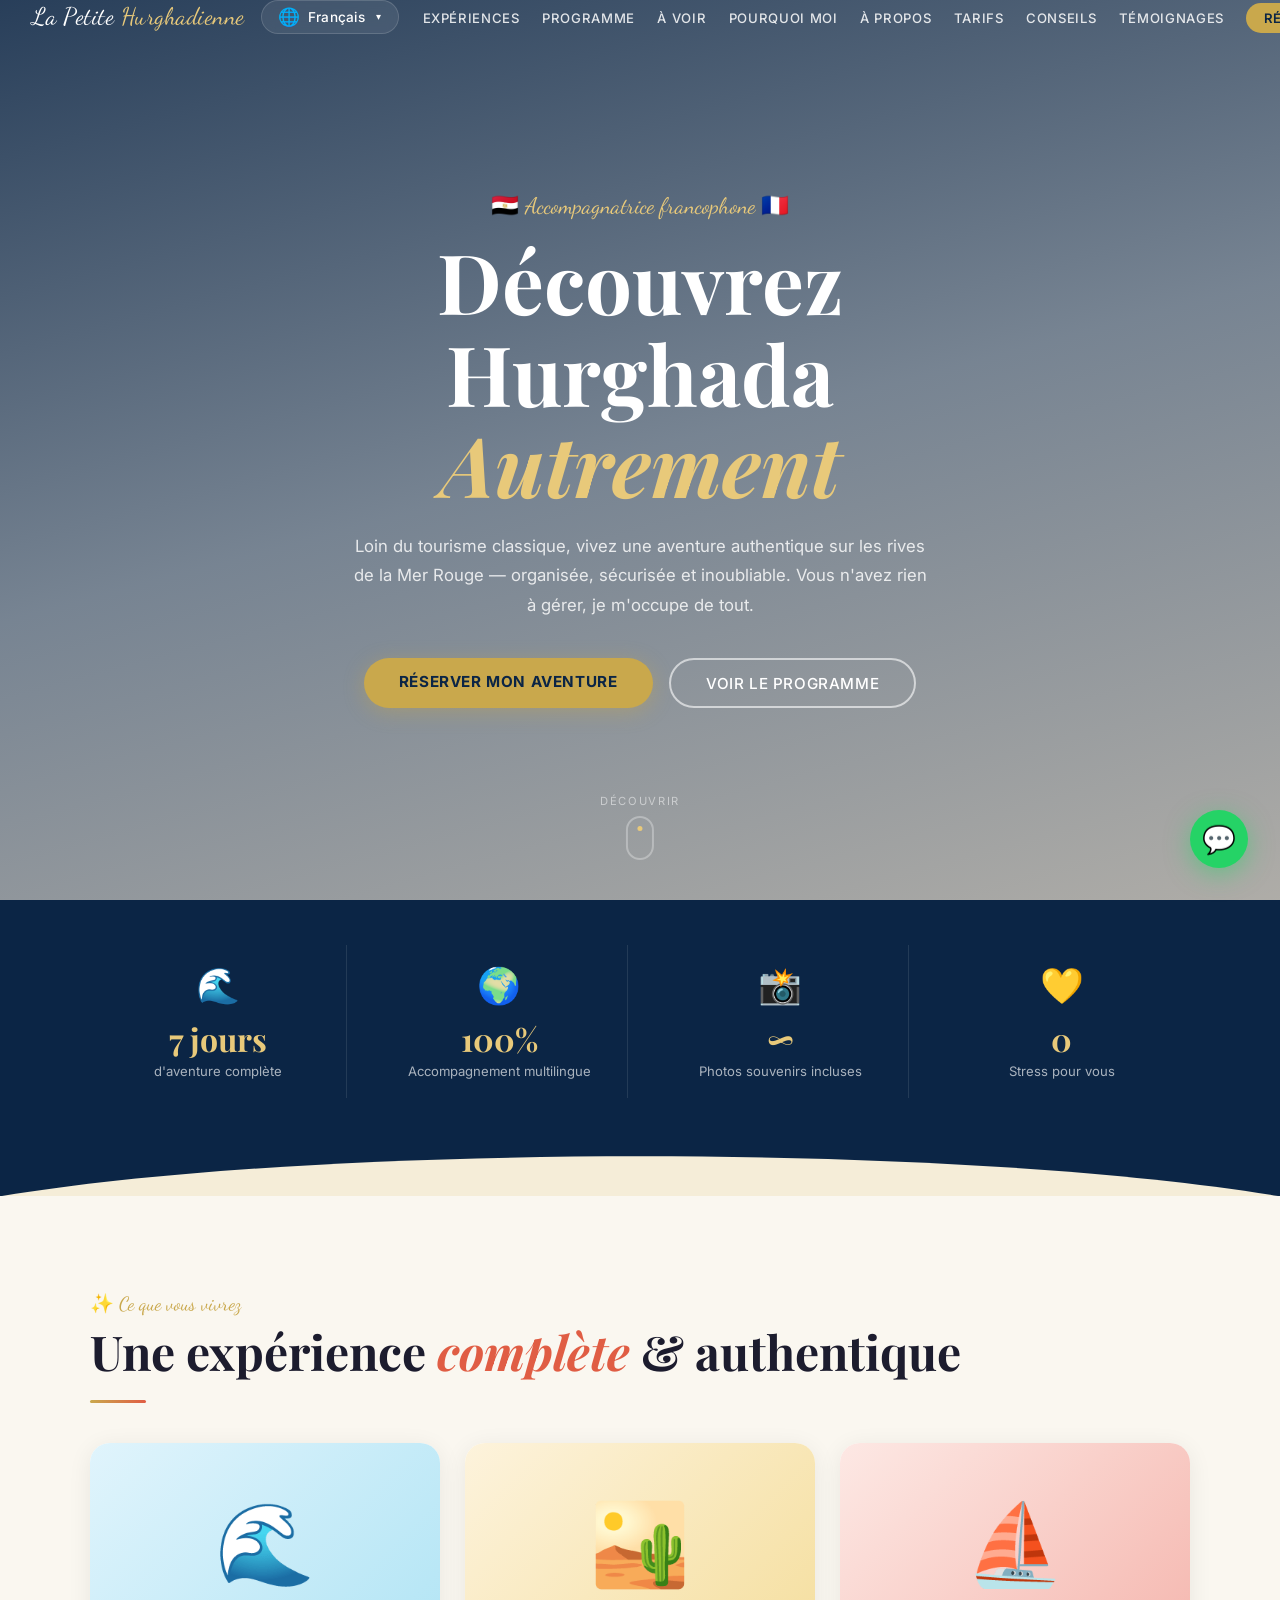
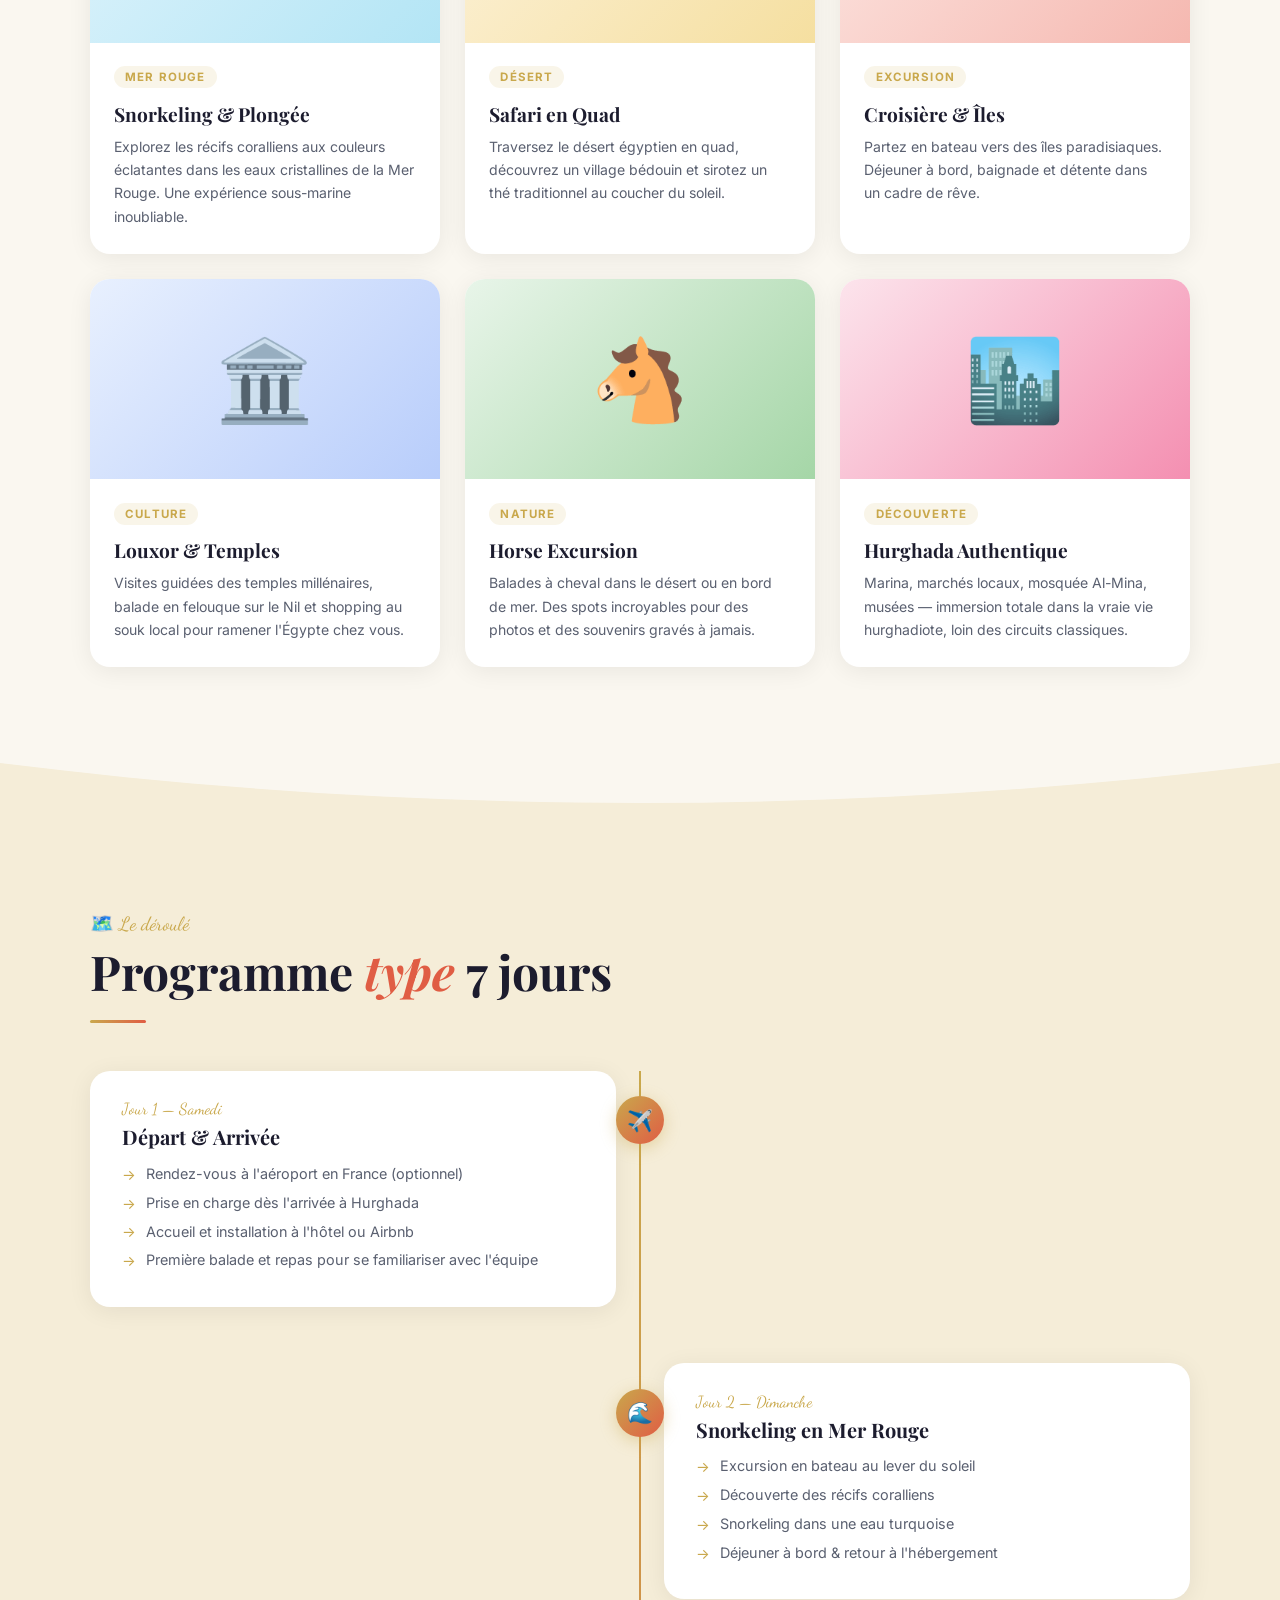
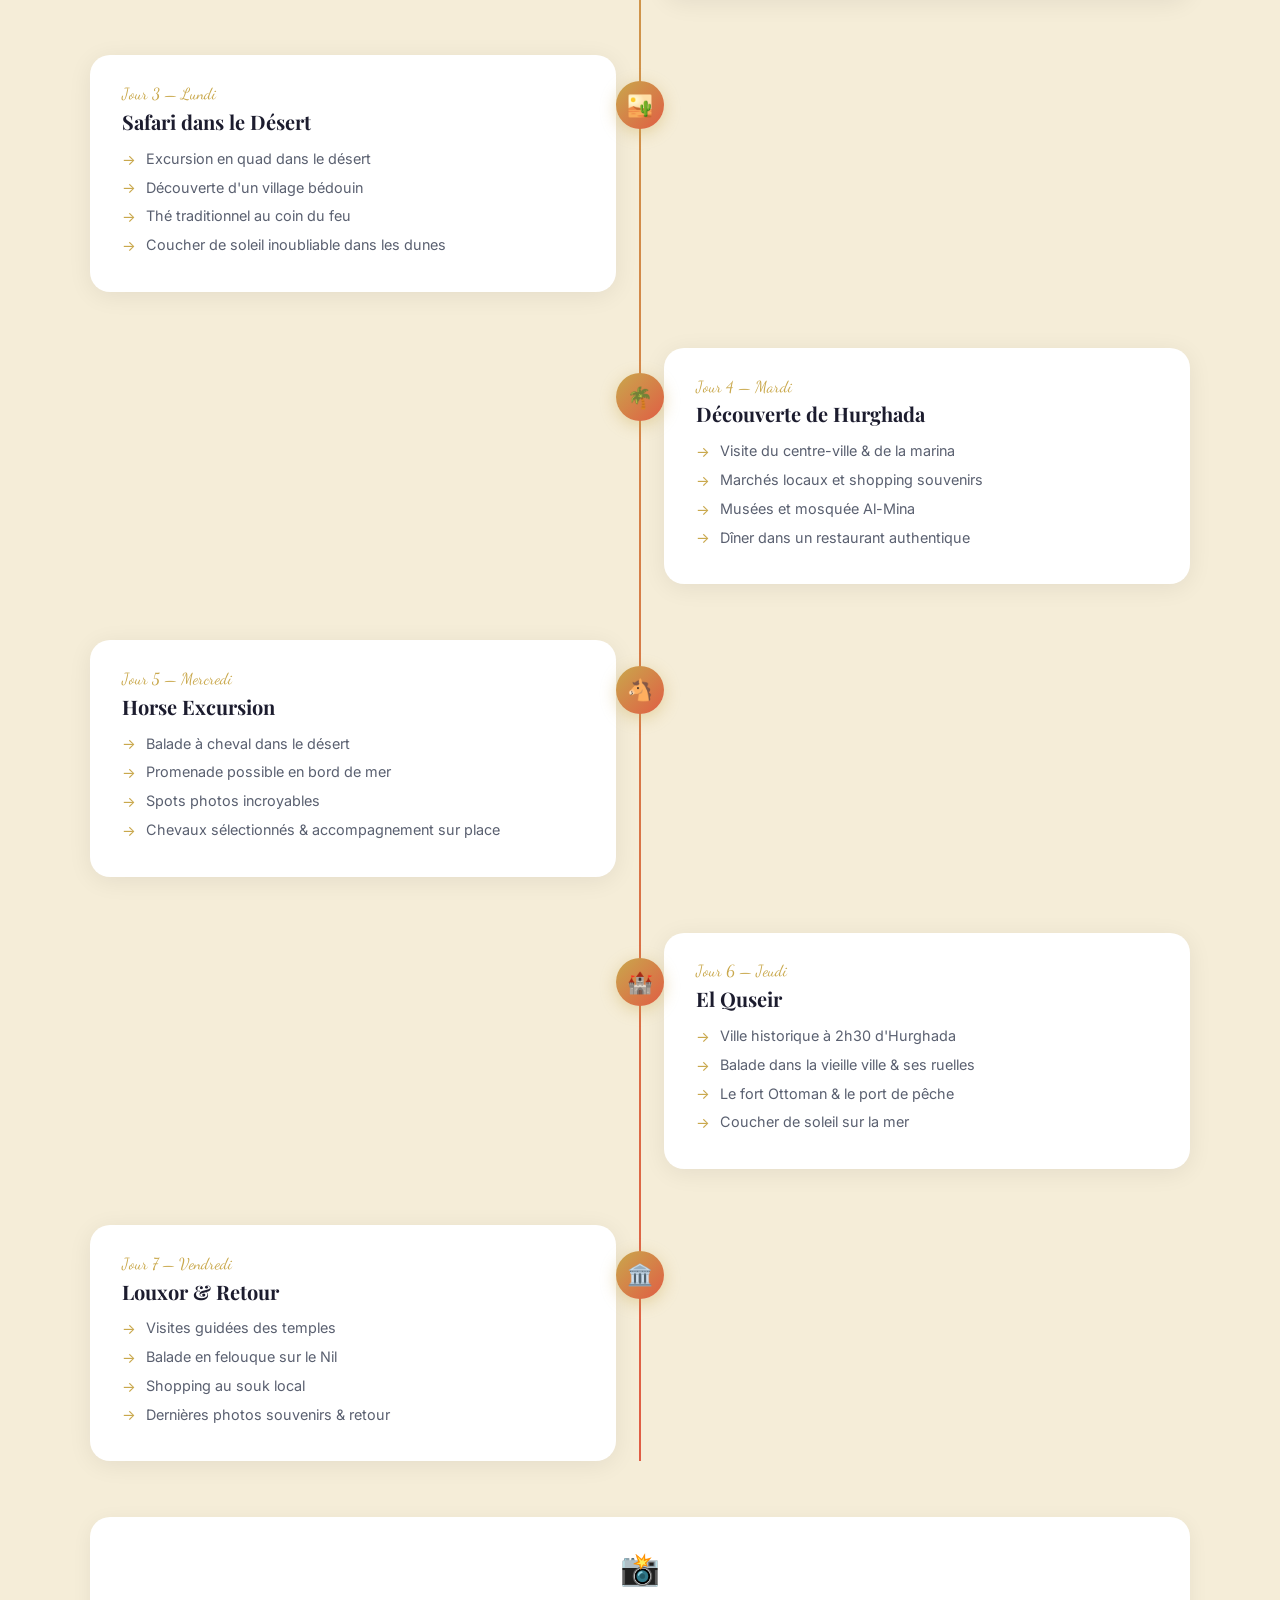
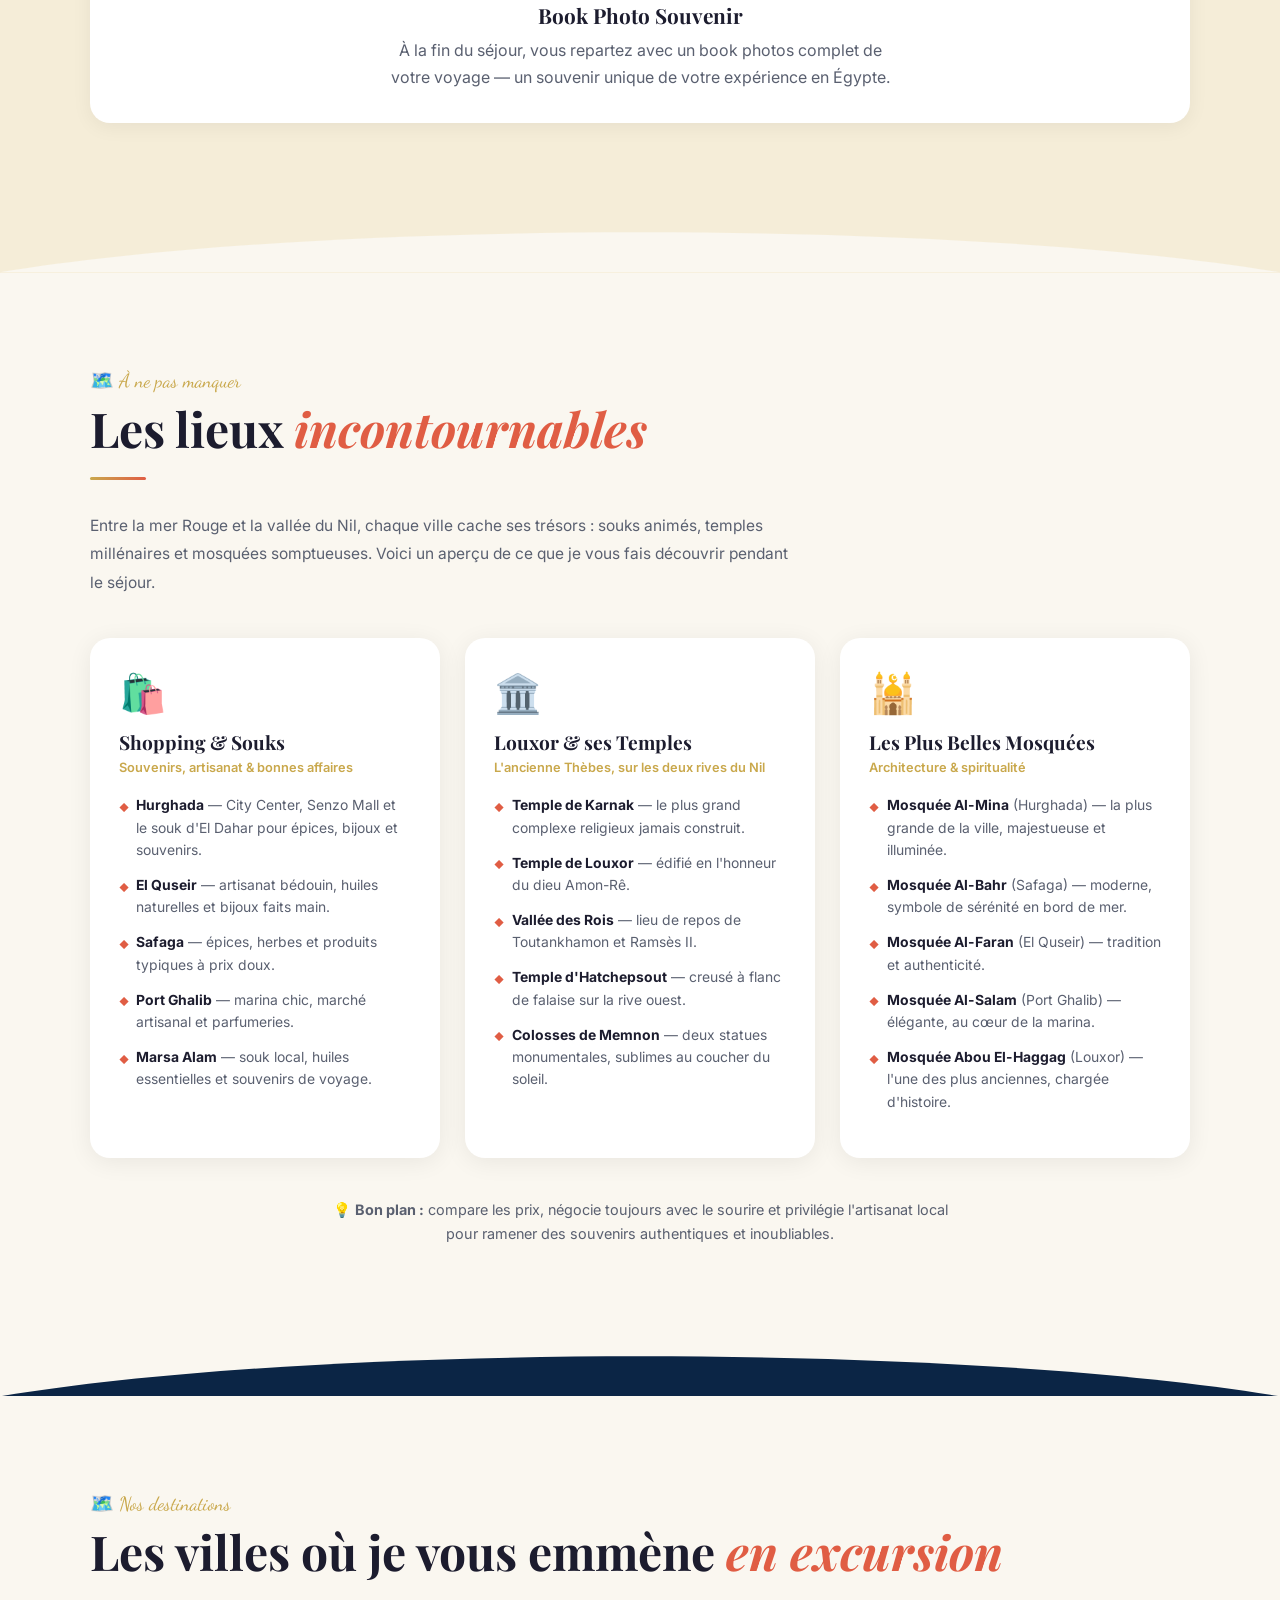
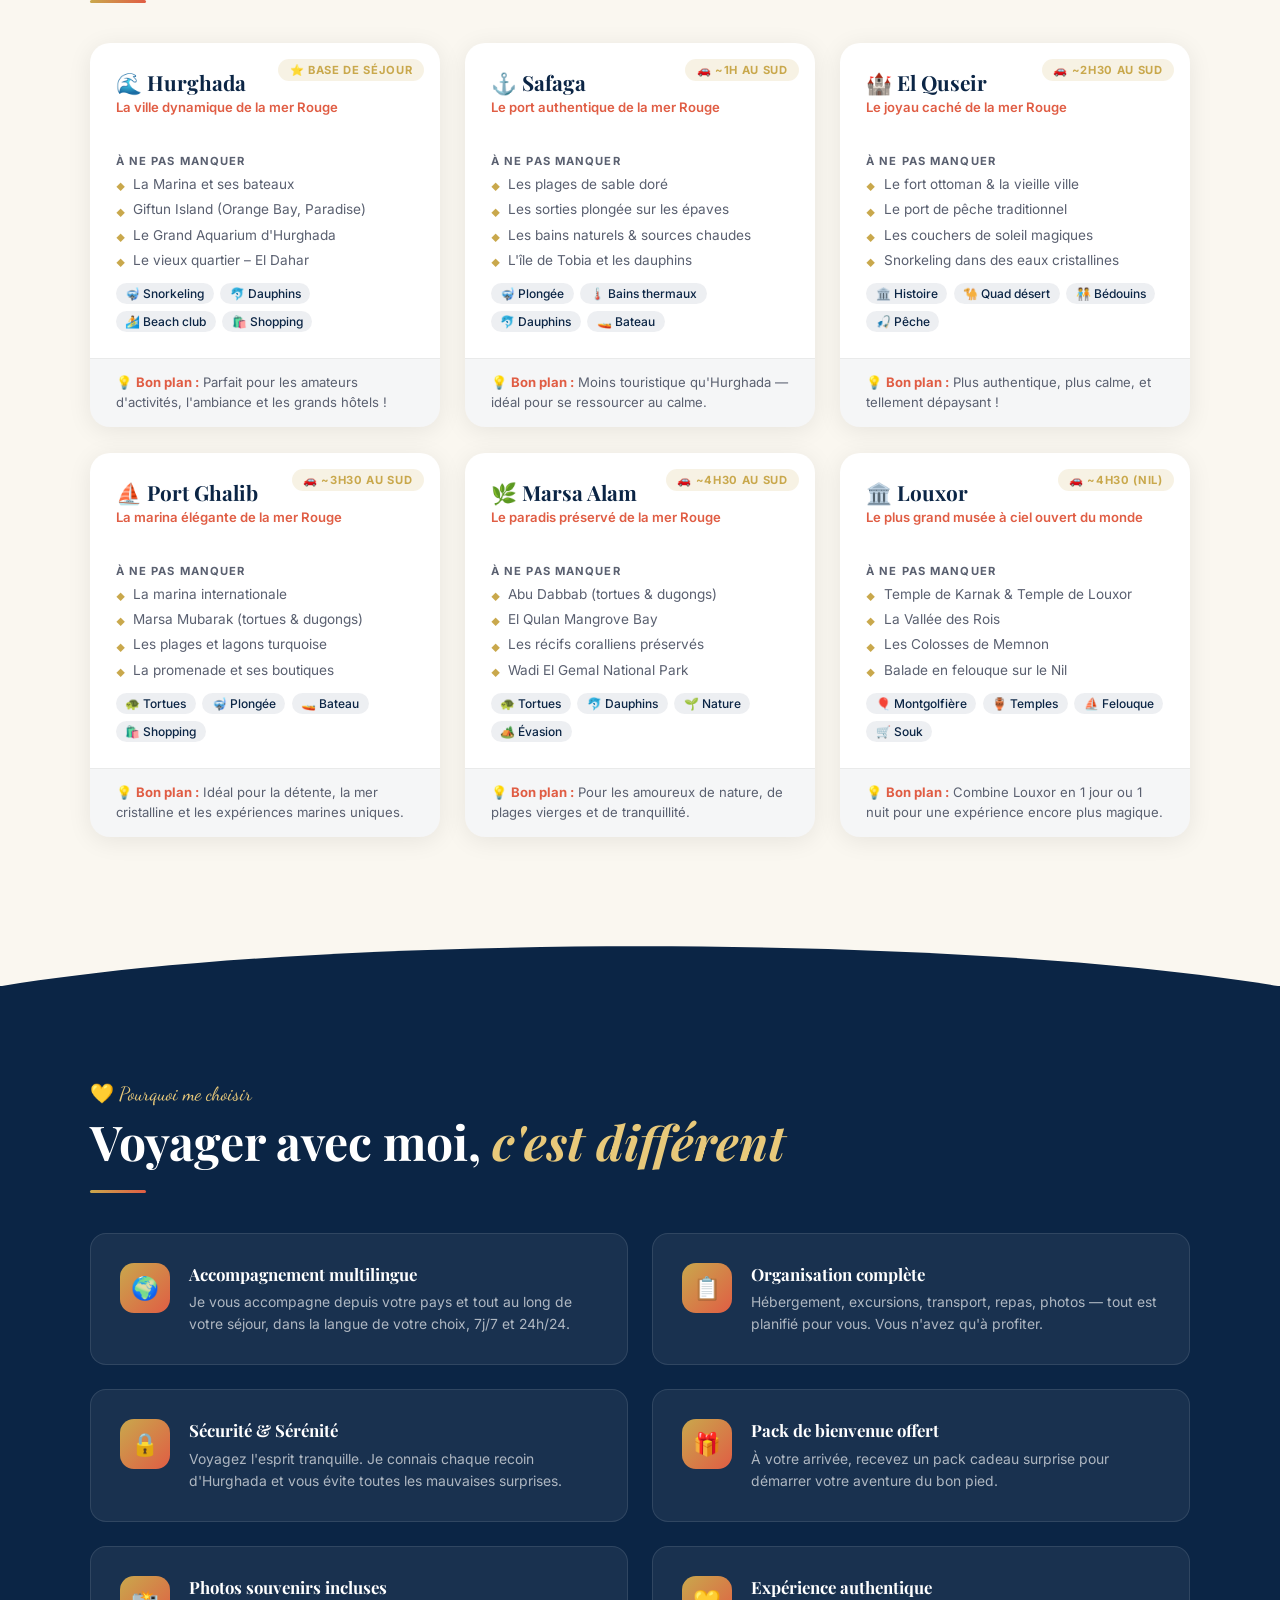
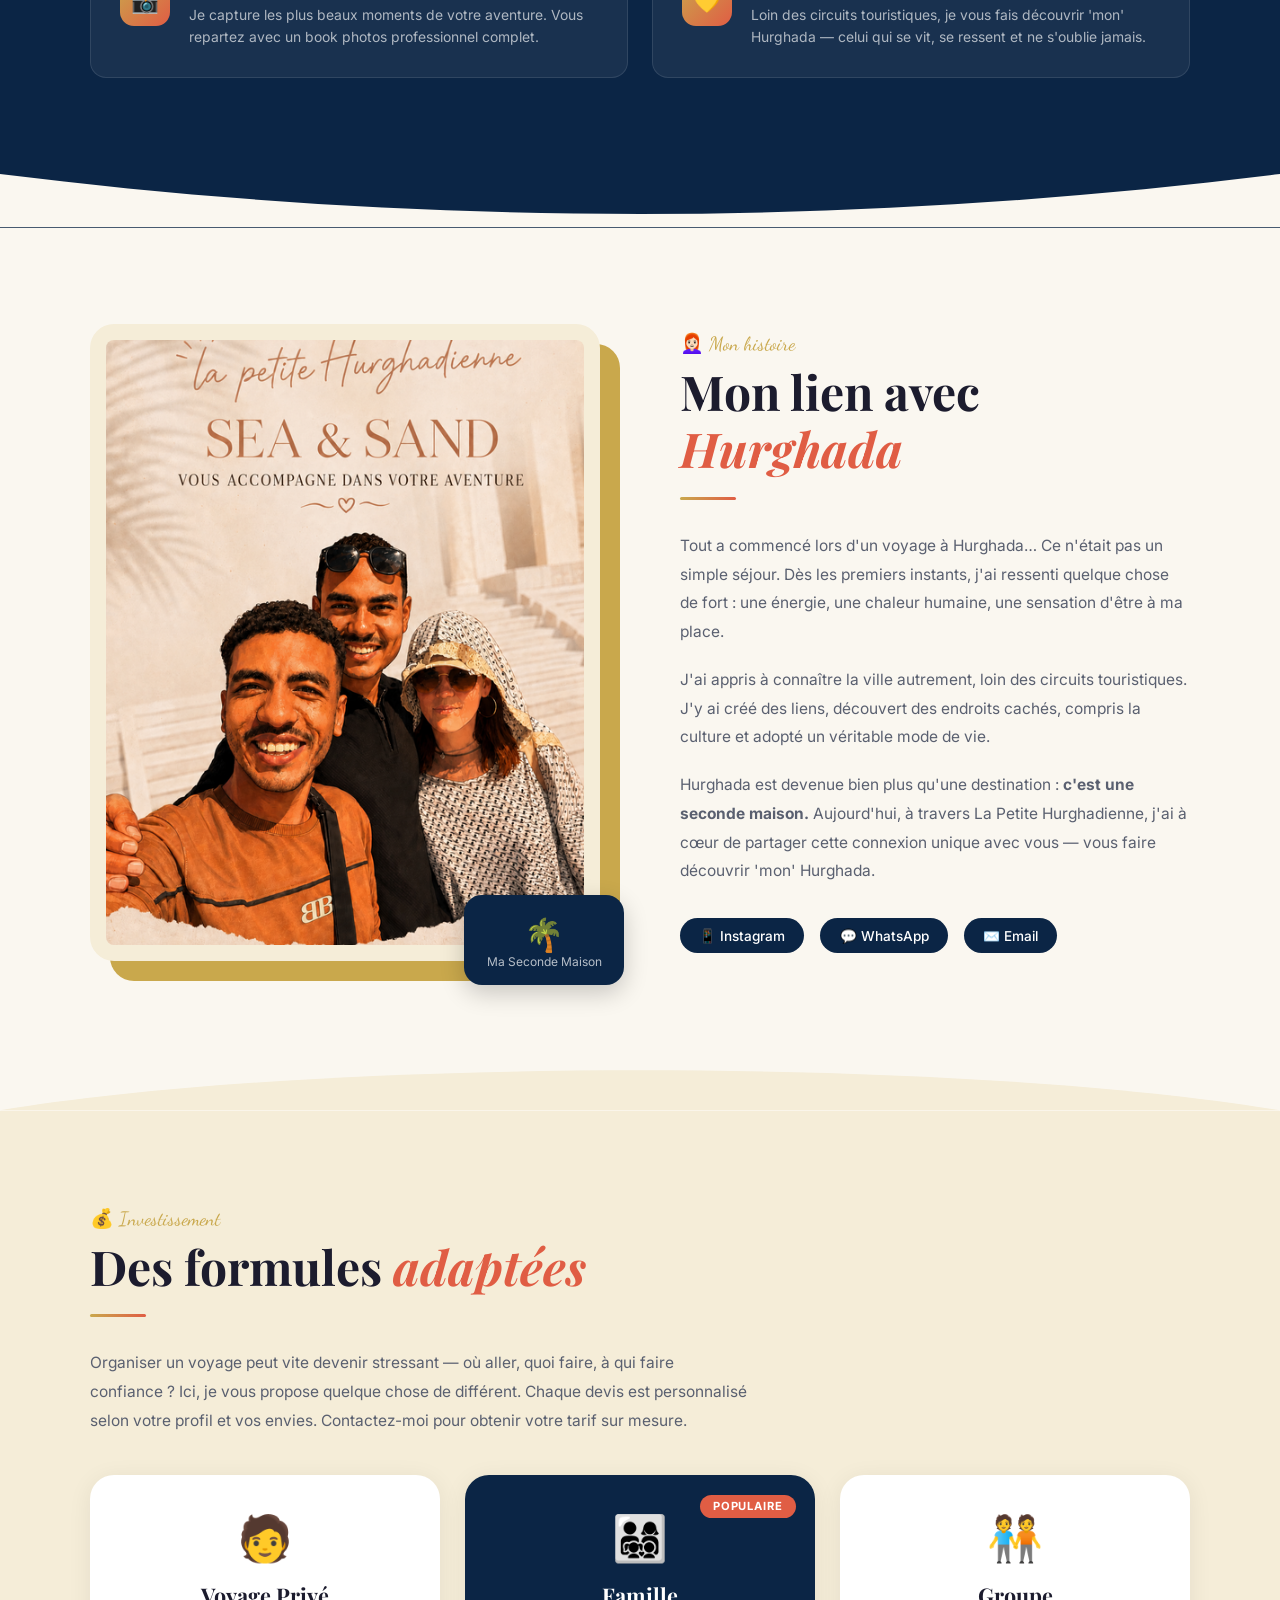
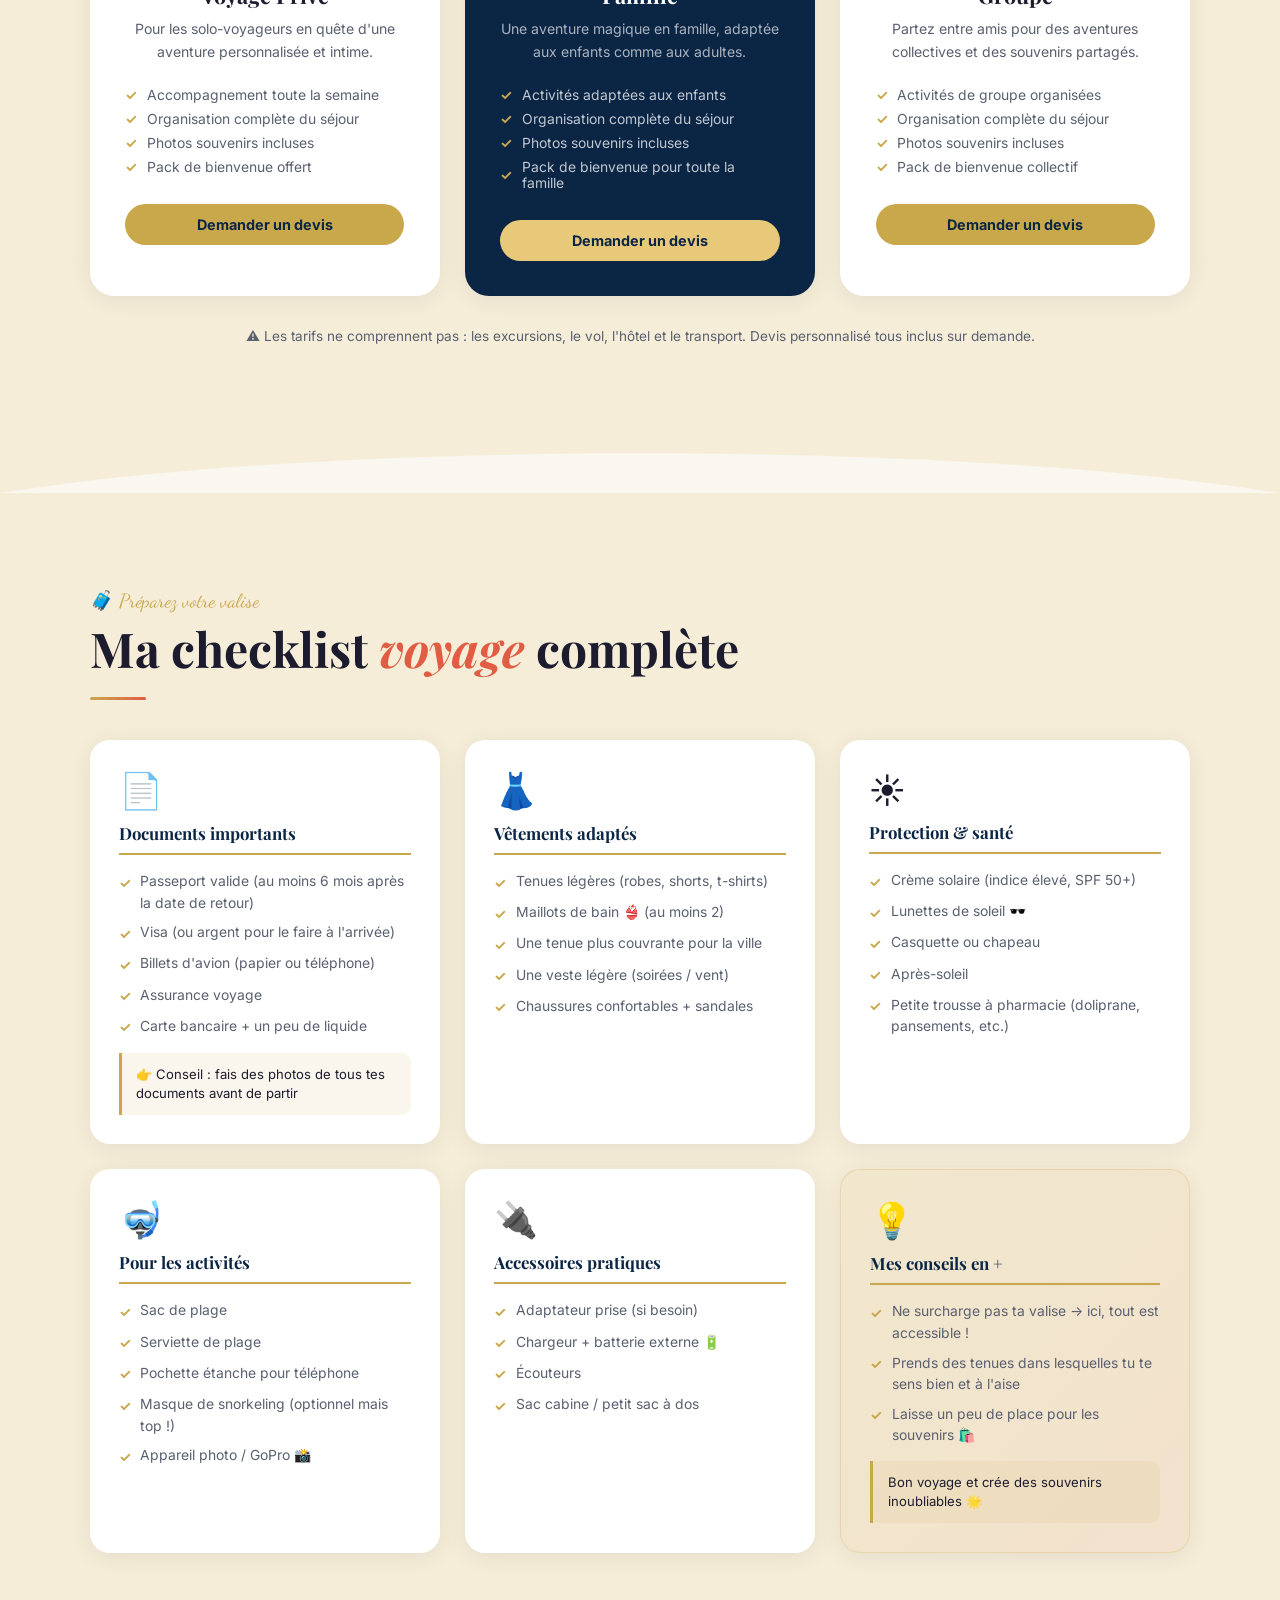
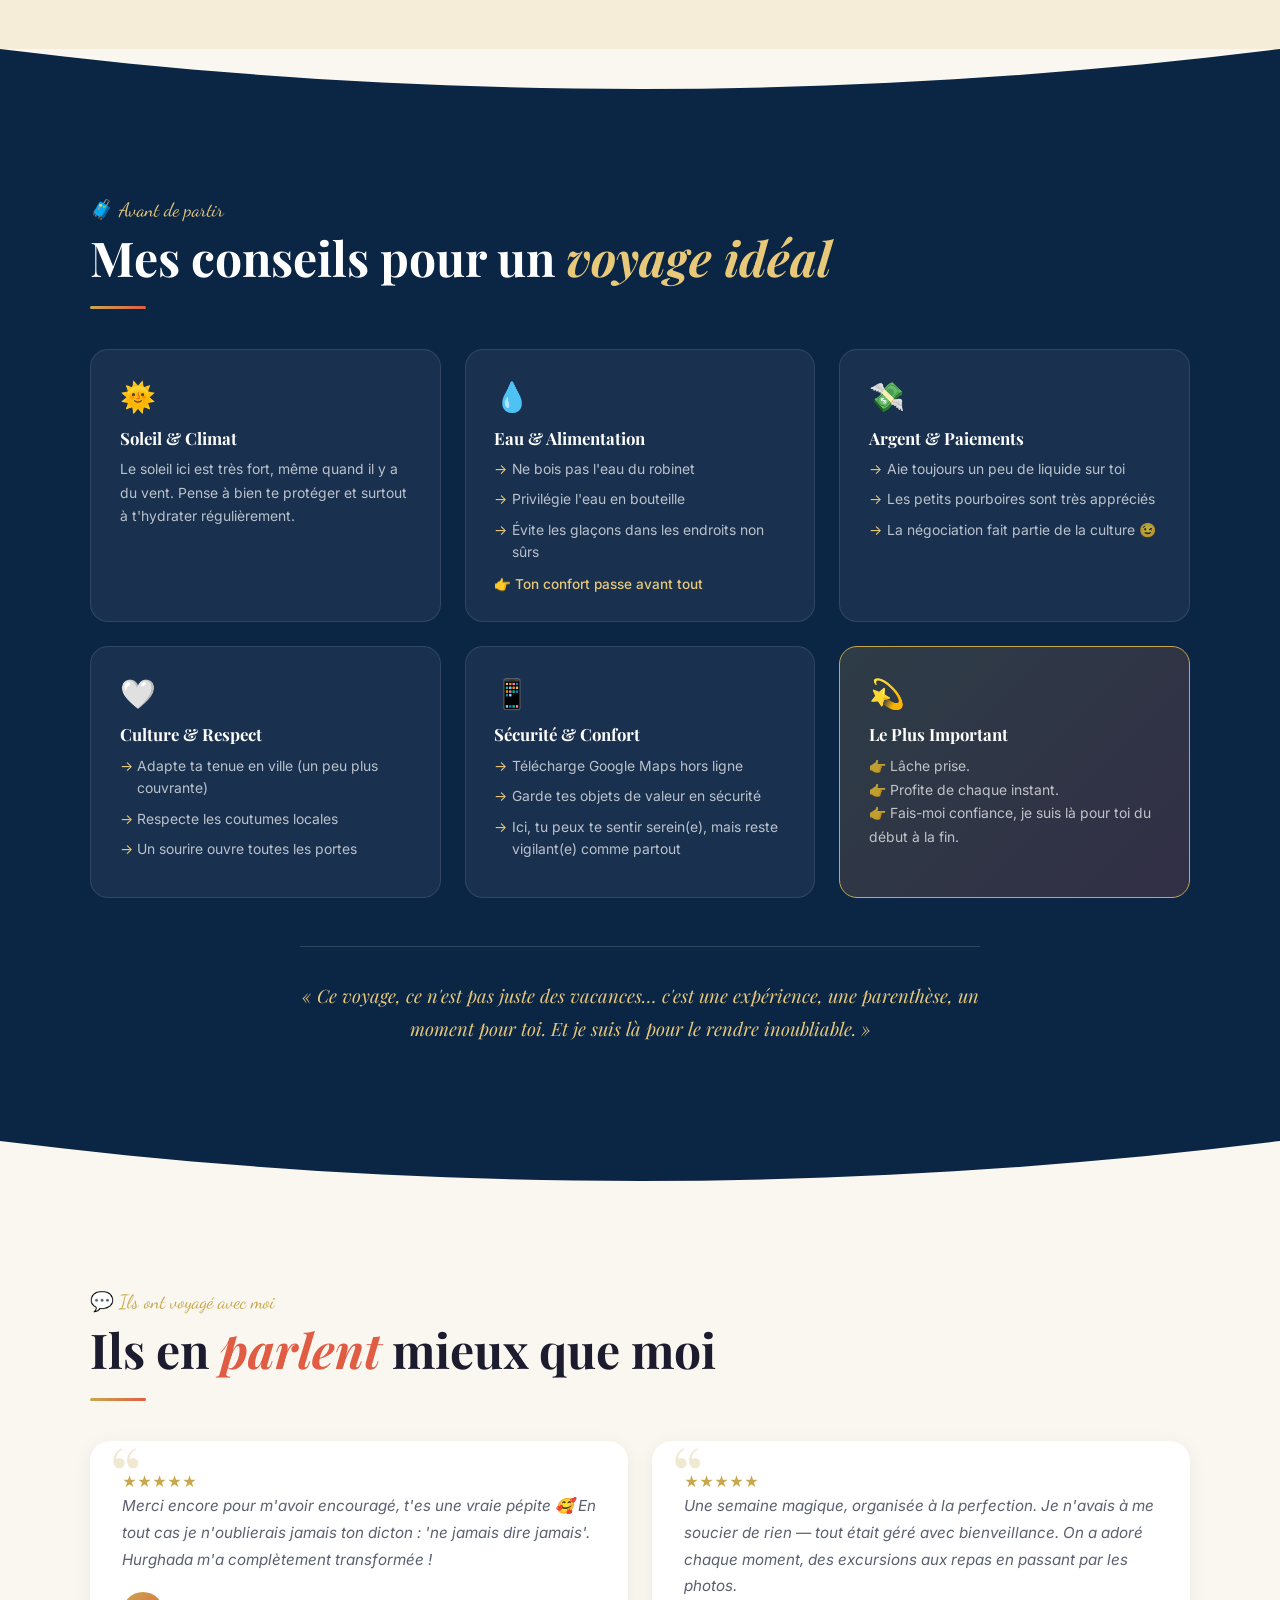
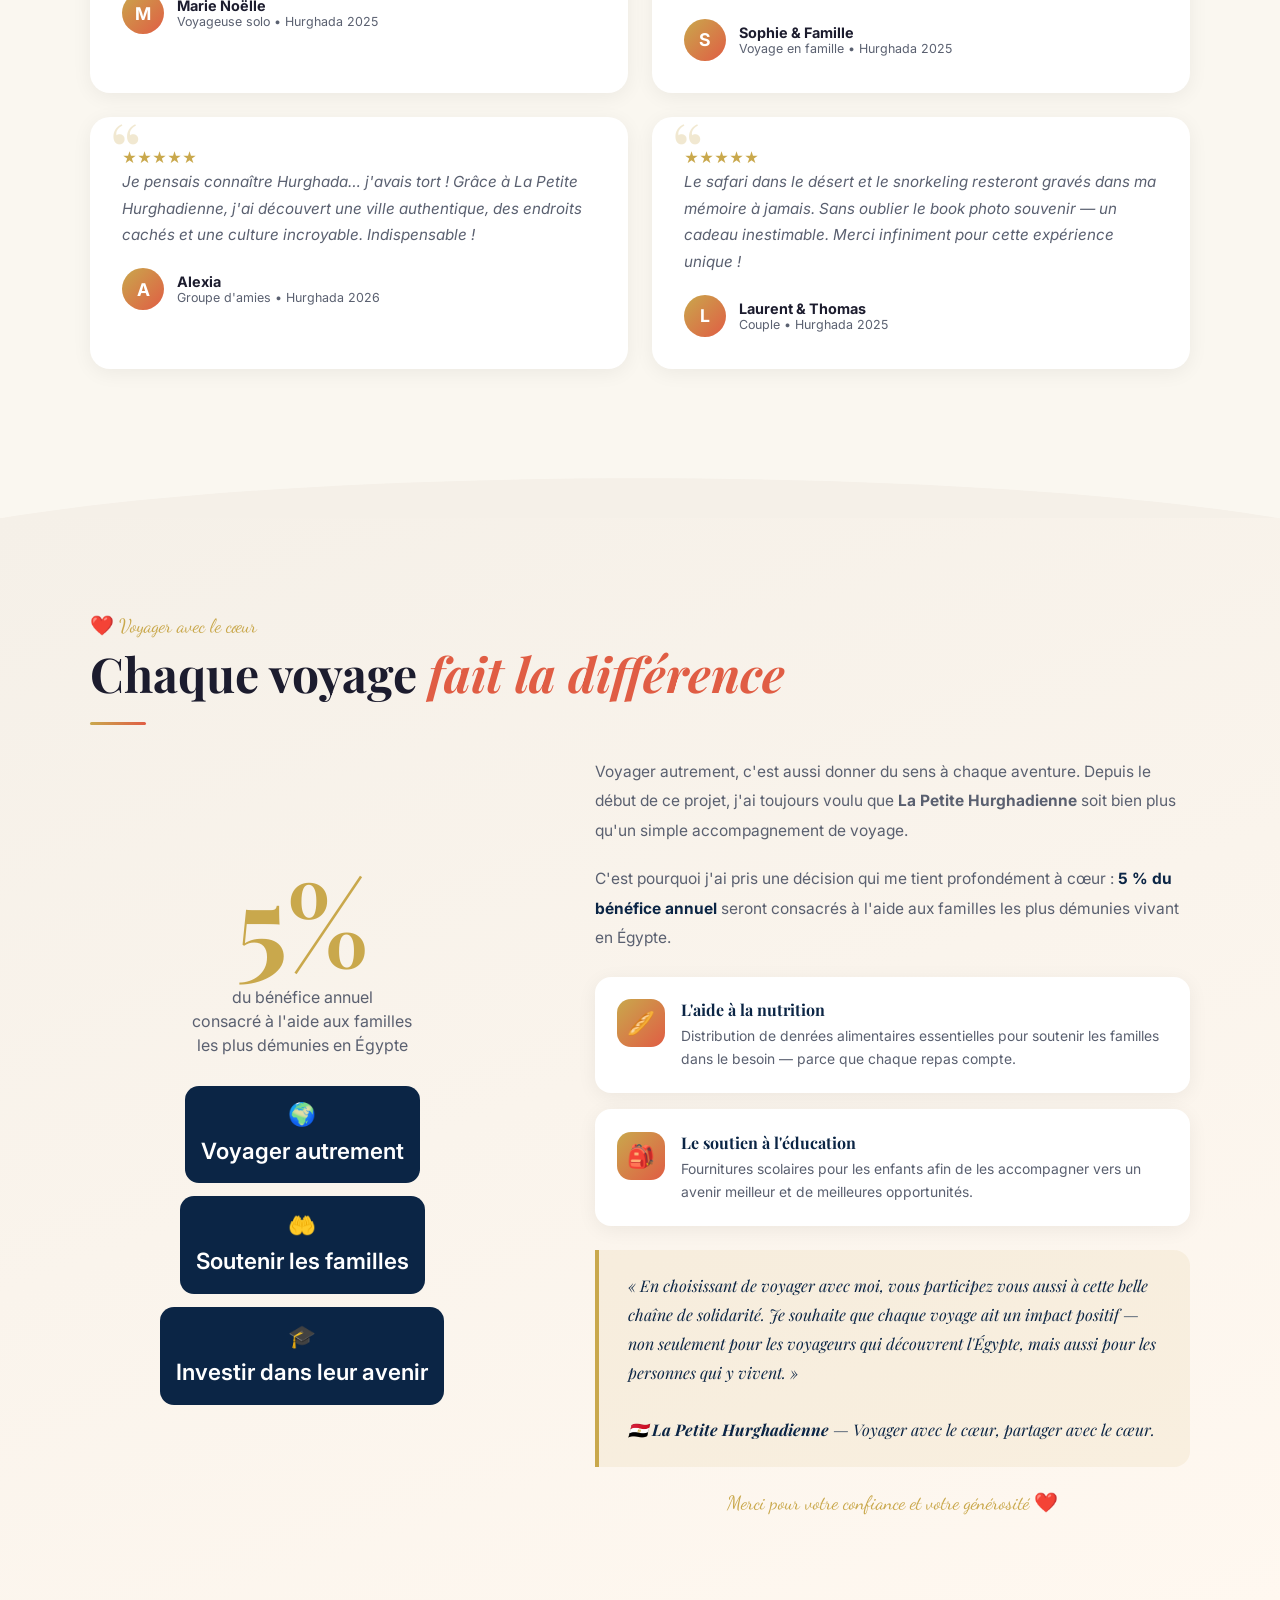
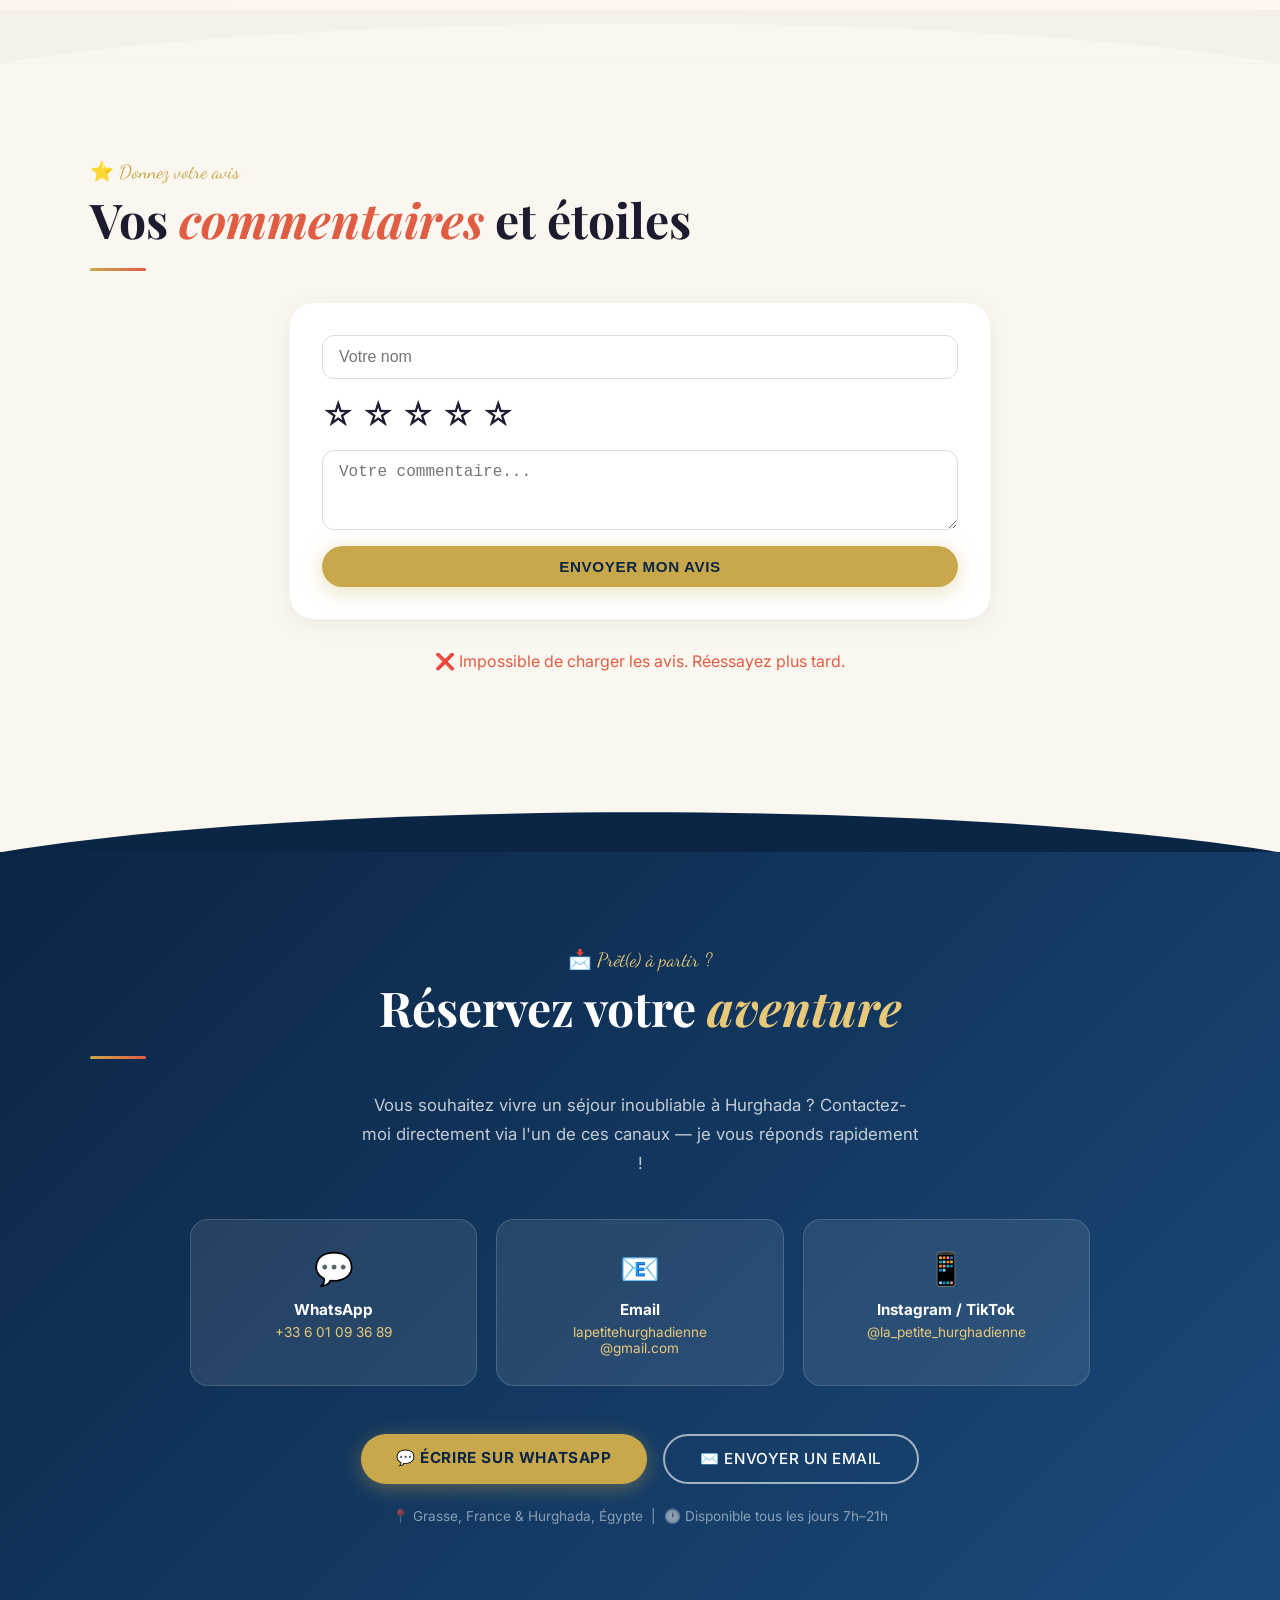
==== commit c8c4e61b: "Add files via upload" ====
--- a/index.html
+++ b/index.html
@@ -1,1222 +1,994 @@
-<!DOCTYPE html>
-<html lang="fr">
-<head>
-  <meta charset="UTF-8">
-  <meta name="viewport" content="width=device-width, initial-scale=1.0">
-
-  <!-- ✏️ MODIFIER : Titre qui apparaît dans l'onglet du navigateur -->
-  <title>La Petite Hurghadienne – Découvrez Hurghada Autrement</title>
-
-  <!-- Polices Google (ne pas modifier) -->
-  <link rel="preconnect" href="https://fonts.googleapis.com">
-  <link rel="preconnect" href="https://fonts.gstatic.com" crossorigin>
-  <link href="https://fonts.googleapis.com/css2?family=Playfair+Display:ital,wght@0,400;0,600;0,700;1,400&family=Inter:wght@300;400;500;600&family=Dancing+Script:wght@600&display=swap" rel="stylesheet">
-
-  <!-- Fichier CSS (styles visuels) — ne pas modifier -->
-  <link rel="stylesheet" href="style.css">
-</head>
-<body>
-
-<!-- ================================================================
-     MENU MOBILE
-     ✏️ Modifier les noms des liens si tu changes les sections
-     ================================================================ -->
-<div class="mobile-menu" id="mobileMenu">
-  <span class="mobile-close" onclick="closeMenu()">✕</span>
-  <a href="#experiences"    onclick="closeMenu()">Expériences</a>
-  <a href="#programme"      onclick="closeMenu()">Programme</a>
-  <a href="#excursions"     onclick="closeMenu()">Destinations</a>
-  <a href="#incontournables" onclick="closeMenu()">À Voir</a>
-  <a href="#pourquoi"       onclick="closeMenu()">Pourquoi moi</a>
-  <a href="#about"          onclick="closeMenu()">À Propos</a>
-  <a href="#tarifs"         onclick="closeMenu()">Tarifs</a>
-  <a href="#checklist"      onclick="closeMenu()">Checklist</a>
-  <a href="#conseils"       onclick="closeMenu()">Conseils</a>
-  <a href="#temoignages"    onclick="closeMenu()">Témoignages</a>
-  <a href="#solidaire"      onclick="closeMenu()">Solidarité ❤️</a>
-  <a href="#contact"        onclick="closeMenu()">Contact</a>
-</div>
-
-<!-- ================================================================
-     NAVIGATION (barre en haut)
-     ✏️ Modifier les noms des liens si tu changes les sections
-     ================================================================ -->
-<nav id="mainNav">
-  <!-- ✏️ MODIFIER : Nom du logo en haut à gauche -->
-  <a class="nav-logo" href="#hero">La Petite <span>Hurghadienne</span></a>
-
-  <ul class="nav-links">
-    <li><a href="#experiences">Expériences</a></li>
-    <li><a href="#programme">Programme</a></li>
-    <li><a href="#incontournables">À Voir</a></li>
-    <li><a href="#pourquoi">Pourquoi moi</a></li>
-    <li><a href="#about">À Propos</a></li>
-    <li><a href="#tarifs">Tarifs</a></li>
-    <li><a href="#conseils">Conseils</a></li>
-    <li><a href="#temoignages">Témoignages</a></li>
-    <!-- ✏️ MODIFIER : Bouton de réservation (lien + texte) -->
-    <li><a href="#contact" class="nav-cta">Réserver</a></li>
-  </ul>
-
-  <div class="hamburger" onclick="openMenu()">
-    <span></span><span></span><span></span>
-  </div>
-</nav>
-
-
-<!-- ================================================================
-     🖼️  SECTION 1 : HERO (Grande image d'accueil)
-     ✏️ Modifier le texte principal, le sous-titre et les boutons.
-        Pour changer la photo de fond, modifier style.css ligne ~50
-     ================================================================ -->
-<section id="hero">
-  <div class="hero-bg"></div>
-  <div class="hero-particles" id="particles"></div>
-  <div class="hero-content">
-
-    <!-- ✏️ MODIFIER : Petit texte au-dessus du titre -->
-    <span class="hero-eyebrow">🇫🇷 Accompagnatrice francophone 🇪🇬</span>
-
-    <!-- ✏️ MODIFIER : Grand titre principal -->
-    <h1 class="hero-title">Découvrez Hurghada<br><em>Autrement</em></h1>
-
-    <!-- ✏️ MODIFIER : Texte de description -->
-    <p class="hero-sub">Loin du tourisme classique, vivez une aventure authentique sur les rives de la Mer Rouge — organisée, sécurisée et inoubliable. Vous n'avez rien à gérer, je m'occupe de tout.</p>
-
-    <div class="hero-btns">
-      <!-- ✏️ MODIFIER : Bouton principal (href = où ça amène, texte entre > et </a>) -->
-      <a href="#contact"   class="btn-primary">Réserver mon aventure</a>
-      <a href="#programme" class="btn-ghost">Voir le programme</a>
-    </div>
-
-  </div>
-  <div class="hero-scroll">
-    <span>Découvrir</span>
-    <div class="scroll-dot"></div>
-  </div>
-</section>
-
-
-<!-- ================================================================
-     📊 SECTION 2 : STATISTIQUES / CHIFFRES CLÉS
-     ✏️ Modifier les 4 chiffres et leurs descriptions
-     ================================================================ -->
-<div class="highlights">
-  <div class="highlights-inner">
-
-    <!-- ✏️ Chiffre 1 -->
-    <div class="highlight-card">
-      <div class="highlight-icon">🌊</div>
-      <div class="highlight-val">7 jours</div>
-      <div class="highlight-label">d'aventure complète</div>
-    </div>
-
-    <!-- ✏️ Chiffre 2 -->
-    <div class="highlight-card">
-      <div class="highlight-icon">🇫🇷</div>
-      <div class="highlight-val">100%</div>
-      <div class="highlight-label">Accompagnement francophone</div>
-    </div>
-
-    <!-- ✏️ Chiffre 3 -->
-    <div class="highlight-card">
-      <div class="highlight-icon">📸</div>
-      <div class="highlight-val">∞</div>
-      <div class="highlight-label">Photos souvenirs incluses</div>
-    </div>
-
-    <!-- ✏️ Chiffre 4 -->
-    <div class="highlight-card">
-      <div class="highlight-icon">💛</div>
-      <div class="highlight-val">0</div>
-      <div class="highlight-label">Stress pour vous</div>
-    </div>
-
-  </div>
-</div>
-
-<!-- Séparateur vague -->
-<svg class="wave-divider" viewBox="0 0 1440 60" xmlns="http://www.w3.org/2000/svg" preserveAspectRatio="none" style="background:#0B2545">
-  <path d="M0,60 C360,0 1080,0 1440,60 L1440,60 L0,60 Z" fill="#F5EDD8"></path>
-</svg>
-
-
-<!-- ================================================================
-     ✨ SECTION 3 : EXPÉRIENCES
-     ✏️ Modifier chaque carte d'expérience.
-        Pour AJOUTER une expérience : copier-coller un bloc <div class="exp-card">...</div>
-        Pour SUPPRIMER : effacer un bloc <div class="exp-card">...</div>
-     ================================================================ -->
-<section class="section" id="experiences">
-  <div class="section-inner">
-    <!-- ✏️ Titre de la section -->
-    <span class="section-label">✨ Ce que vous vivrez</span>
-    <h2 class="section-title">Une expérience <em>complète</em> &amp; authentique</h2>
-    <div class="divider-line"></div>
-
-    <div class="exp-grid">
-
-      <!-- ✏️ Carte Expérience 1 -->
-      <div class="exp-card reveal">
-        <div class="exp-emoji-header" style="background:linear-gradient(135deg,#e0f4fc,#b3e5f5)">🌊</div>
-        <div class="exp-body">
-          <span class="exp-badge">Mer Rouge</span>
-          <h3 class="exp-title">Snorkeling &amp; Plongée</h3>
-          <p class="exp-desc">Explorez les récifs coralliens aux couleurs éclatantes dans les eaux cristallines de la Mer Rouge. Une expérience sous-marine inoubliable.</p>
-        </div>
-      </div>
-
-      <!-- ✏️ Carte Expérience 2 -->
-      <div class="exp-card reveal">
-        <div class="exp-emoji-header" style="background:linear-gradient(135deg,#fdf3dc,#f5dfa0)">🏜️</div>
-        <div class="exp-body">
-          <span class="exp-badge">Désert</span>
-          <h3 class="exp-title">Safari en Quad</h3>
-          <p class="exp-desc">Traversez le désert égyptien en quad, découvrez un village bédouin et sirotez un thé traditionnel au coucher du soleil.</p>
-        </div>
-      </div>
-
-      <!-- ✏️ Carte Expérience 3 -->
-      <div class="exp-card reveal">
-        <div class="exp-emoji-header" style="background:linear-gradient(135deg,#fde8e4,#f5b8b0)">⛵</div>
-        <div class="exp-body">
-          <span class="exp-badge">Excursion</span>
-          <h3 class="exp-title">Croisière &amp; Îles</h3>
-          <p class="exp-desc">Partez en bateau vers des îles paradisiaques. Déjeuner à bord, baignade et détente dans un cadre de rêve.</p>
-        </div>
-      </div>
-
-      <!-- ✏️ Carte Expérience 4 -->
-      <div class="exp-card reveal">
-        <div class="exp-emoji-header" style="background:linear-gradient(135deg,#e8f0fe,#b8cdfb)">🏛️</div>
-        <div class="exp-body">
-          <span class="exp-badge">Culture</span>
-          <h3 class="exp-title">Louxor &amp; Temples</h3>
-          <p class="exp-desc">Visites guidées des temples millénaires, balade en felouque sur le Nil et shopping au souk local pour ramener l'Égypte chez vous.</p>
-        </div>
-      </div>
-
-      <!-- ✏️ Carte Expérience 5 -->
-      <div class="exp-card reveal">
-        <div class="exp-emoji-header" style="background:linear-gradient(135deg,#e8f5e9,#a5d6a7)">🐴</div>
-        <div class="exp-body">
-          <span class="exp-badge">Nature</span>
-          <h3 class="exp-title">Horse Excursion</h3>
-          <p class="exp-desc">Balades à cheval dans le désert ou en bord de mer. Des spots incroyables pour des photos et des souvenirs gravés à jamais.</p>
-        </div>
-      </div>
-
-      <!-- ✏️ Carte Expérience 6 -->
-      <div class="exp-card reveal">
-        <div class="exp-emoji-header" style="background:linear-gradient(135deg,#fce4ec,#f48fb1)">🏙️</div>
-        <div class="exp-body">
-          <span class="exp-badge">Découverte</span>
-          <h3 class="exp-title">Hurghada Authentique</h3>
-          <p class="exp-desc">Marina, marchés locaux, mosquée Al-Mina, musées — immersion totale dans la vraie vie hurghadiote, loin des circuits classiques.</p>
-        </div>
-      </div>
-
-    </div>
-  </div>
-</section>
-
-<!-- Séparateur vague -->
-<svg class="wave-divider" viewBox="0 0 1440 60" xmlns="http://www.w3.org/2000/svg" preserveAspectRatio="none" style="background:#FAF7F0">
-  <path d="M0,0 C480,60 960,60 1440,0 L1440,60 L0,60 Z" fill="#F5EDD8"></path>
-</svg>
-
-
-<!-- ================================================================
-     🗺️ SECTION 4 : PROGRAMME (TIMELINE 7 JOURS)
-     ✏️ Modifier chaque jour.
-        Pour AJOUTER un jour : copier-coller un bloc <div class="day">...</div>
-        Pour SUPPRIMER un jour : effacer un bloc <div class="day">...</div>
-     ================================================================ -->
-<section class="section" id="programme">
-  <div class="section-inner">
-    <!-- ✏️ Titre de la section -->
-    <span class="section-label">🗺️ Le déroulé</span>
-    <h2 class="section-title">Programme <em>type</em> 7 jours</h2>
-    <div class="divider-line"></div>
-
-    <div class="timeline">
-
-      <!-- ✏️ Jour 1 -->
-      <div class="day reveal">
-        <div class="day-dot">✈️</div>
-        <div class="day-content">
-          <div class="day-number">Jour 1 — Samedi</div>
-          <h3 class="day-title">Départ &amp; Arrivée</h3>
-          <ul class="day-list">
-            <li>Rendez-vous à l'aéroport en France (optionnel)</li>
-            <li>Prise en charge dès l'arrivée à Hurghada</li>
-            <li>Accueil et installation à l'hôtel ou Airbnb</li>
-            <li>Première balade et repas pour se familiariser avec l'équipe</li>
-          </ul>
-        </div>
-      </div>
-
-      <!-- ✏️ Jour 2 -->
-      <div class="day reveal">
-        <div class="day-dot">🌊</div>
-        <div class="day-content">
-          <div class="day-number">Jour 2 — Dimanche</div>
-          <h3 class="day-title">Snorkeling en Mer Rouge</h3>
-          <ul class="day-list">
-            <li>Excursion en bateau au lever du soleil</li>
-            <li>Découverte des récifs coralliens</li>
-            <li>Snorkeling dans une eau turquoise</li>
-            <li>Déjeuner à bord &amp; retour à l'hébergement</li>
-          </ul>
-        </div>
-      </div>
-
-      <!-- ✏️ Jour 3 -->
-      <div class="day reveal">
-        <div class="day-dot">🏜️</div>
-        <div class="day-content">
-          <div class="day-number">Jour 3 — Lundi</div>
-          <h3 class="day-title">Safari dans le Désert</h3>
-          <ul class="day-list">
-            <li>Excursion en quad dans le désert</li>
-            <li>Découverte d'un village bédouin</li>
-            <li>Thé traditionnel au coin du feu</li>
-            <li>Coucher de soleil inoubliable dans les dunes</li>
-          </ul>
-        </div>
-      </div>
-
-      <!-- ✏️ Jour 4 -->
-      <div class="day reveal">
-        <div class="day-dot">🌴</div>
-        <div class="day-content">
-          <div class="day-number">Jour 4 — Mardi</div>
-          <h3 class="day-title">Découverte de Hurghada</h3>
-          <ul class="day-list">
-            <li>Visite du centre-ville &amp; de la marina</li>
-            <li>Marchés locaux et shopping souvenirs</li>
-            <li>Musées et mosquée Al-Mina</li>
-            <li>Dîner dans un restaurant authentique</li>
-          </ul>
-        </div>
-      </div>
-
-      <!-- ✏️ Jour 5 -->
-      <div class="day reveal">
-        <div class="day-dot">🐴</div>
-        <div class="day-content">
-          <div class="day-number">Jour 5 — Mercredi</div>
-          <h3 class="day-title">Horse Excursion</h3>
-          <ul class="day-list">
-            <li>Balade à cheval dans le désert</li>
-            <li>Promenade possible en bord de mer</li>
-            <li>Spots photos incroyables</li>
-            <li>Chevaux sélectionnés &amp; accompagnement sur place</li>
-          </ul>
-        </div>
-      </div>
-
-      <!-- ✏️ Jour 6 -->
-      <div class="day reveal">
-        <div class="day-dot">🏰</div>
-        <div class="day-content">
-          <div class="day-number">Jour 6 — Jeudi</div>
-          <h3 class="day-title">El Quseir</h3>
-          <ul class="day-list">
-            <li>Ville historique à 2h30 d'Hurghada</li>
-            <li>Balade dans la vieille ville &amp; ses ruelles</li>
-            <li>Le fort Ottoman &amp; le port de pêche</li>
-            <li>Coucher de soleil sur la mer</li>
-          </ul>
-        </div>
-      </div>
-
-      <!-- ✏️ Jour 7 -->
-      <div class="day reveal">
-        <div class="day-dot">🏛️</div>
-        <div class="day-content">
-          <div class="day-number">Jour 7 — Vendredi</div>
-          <h3 class="day-title">Louxor &amp; Retour</h3>
-          <ul class="day-list">
-            <li>Visites guidées francophones des temples</li>
-            <li>Balade en felouque sur le Nil</li>
-            <li>Shopping au souk local</li>
-            <li>Dernières photos souvenirs &amp; retour</li>
-          </ul>
-        </div>
-      </div>
-
-    </div>
-
-    <!-- ✏️ Encadré en bas du programme -->
-    <div style="text-align:center;margin-top:3rem;padding:2rem;background:#fff;border-radius:20px;box-shadow:0 4px 20px rgba(0,0,0,.06)" class="reveal">
-      <div style="font-size:2rem;margin-bottom:.8rem">📸</div>
-      <h3 style="font-family:'Playfair Display',serif;font-size:1.3rem;margin-bottom:.5rem">Book Photo Souvenir</h3>
-      <p style="color:#5A6070;max-width:500px;margin:0 auto;line-height:1.7">À la fin du séjour, vous repartez avec un book photos complet de votre voyage — un souvenir unique de votre expérience en Égypte.</p>
-    </div>
-
-  </div>
-</section>
-
-<!-- Séparateur vague -->
-<svg class="wave-divider" viewBox="0 0 1440 60" xmlns="http://www.w3.org/2000/svg" preserveAspectRatio="none" style="background:#F5EDD8">
-  <path d="M0,60 C360,0 1080,0 1440,60 L1440,60 L0,60 Z" fill="#FAF7F0"></path>
-</svg>
-
-
-<!-- ================================================================
-     🗺️ SECTION 5 : LIEUX INCONTOURNABLES
-     ✏️ Modifier les 3 cartes (Shopping, Temples, Mosquées).
-        Pour AJOUTER une carte : copier-coller un <div class="lieux-card">
-     ================================================================ -->
-<section class="section" id="incontournables">
-  <div class="section-inner">
-    <span class="section-label">🗺️ À ne pas manquer</span>
-    <h2 class="section-title">Les lieux <em>incontournables</em></h2>
-    <div class="divider-line"></div>
-    <!-- ✏️ Texte d'introduction -->
-    <p class="lieux-intro">Entre la mer Rouge et la vallée du Nil, chaque ville cache ses trésors : souks animés, temples millénaires et mosquées somptueuses. Voici un aperçu de ce que je vous fais découvrir pendant le séjour.</p>
-
-    <div class="lieux-grid">
-
-      <!-- ✏️ Carte 1 : Shopping -->
-      <div class="lieux-card reveal">
-        <div class="lieux-icon">🛍️</div>
-        <h3 class="lieux-title">Shopping &amp; Souks</h3>
-        <p class="lieux-sub">Souvenirs, artisanat &amp; bonnes affaires</p>
-        <ul class="lieux-list">
-          <li><strong>Hurghada</strong> — City Center, Senzo Mall et le souk d'El Dahar pour épices, bijoux et souvenirs.</li>
-          <li><strong>El Quseir</strong> — artisanat bédouin, huiles naturelles et bijoux faits main.</li>
-          <li><strong>Safaga</strong> — épices, herbes et produits typiques à prix doux.</li>
-          <li><strong>Port Ghalib</strong> — marina chic, marché artisanal et parfumeries.</li>
-          <li><strong>Marsa Alam</strong> — souk local, huiles essentielles et souvenirs de voyage.</li>
-        </ul>
-      </div>
-
-      <!-- ✏️ Carte 2 : Temples -->
-      <div class="lieux-card reveal">
-        <div class="lieux-icon">🏛️</div>
-        <h3 class="lieux-title">Louxor &amp; ses Temples</h3>
-        <p class="lieux-sub">L'ancienne Thèbes, sur les deux rives du Nil</p>
-        <ul class="lieux-list">
-          <li><strong>Temple de Karnak</strong> — le plus grand complexe religieux jamais construit.</li>
-          <li><strong>Temple de Louxor</strong> — édifié en l'honneur du dieu Amon-Rê.</li>
-          <li><strong>Vallée des Rois</strong> — lieu de repos de Toutankhamon et Ramsès II.</li>
-          <li><strong>Temple d'Hatchepsout</strong> — creusé à flanc de falaise sur la rive ouest.</li>
-          <li><strong>Colosses de Memnon</strong> — deux statues monumentales, sublimes au coucher du soleil.</li>
-        </ul>
-      </div>
-
-      <!-- ✏️ Carte 3 : Mosquées -->
-      <div class="lieux-card reveal">
-        <div class="lieux-icon">🕌</div>
-        <h3 class="lieux-title">Les Plus Belles Mosquées</h3>
-        <p class="lieux-sub">Architecture &amp; spiritualité</p>
-        <ul class="lieux-list">
-          <li><strong>Mosquée Al-Mina</strong> (Hurghada) — la plus grande de la ville, majestueuse et illuminée.</li>
-          <li><strong>Mosquée Al-Bahr</strong> (Safaga) — moderne, symbole de sérénité en bord de mer.</li>
-          <li><strong>Mosquée Al-Faran</strong> (El Quseir) — tradition et authenticité.</li>
-          <li><strong>Mosquée Al-Salam</strong> (Port Ghalib) — élégante, au cœur de la marina.</li>
-          <li><strong>Mosquée Abou El-Haggag</strong> (Louxor) — l'une des plus anciennes, chargée d'histoire.</li>
-        </ul>
-      </div>
-
-    </div>
-    <!-- ✏️ Conseil en bas de la section -->
-    <p class="lieux-tip">💡 <strong>Bon plan :</strong> compare les prix, négocie toujours avec le sourire et privilégie l'artisanat local pour ramener des souvenirs authentiques et inoubliables.</p>
-  </div>
-</section>
-
-<!-- Séparateur vague -->
-<svg class="wave-divider" viewBox="0 0 1440 60" xmlns="http://www.w3.org/2000/svg" preserveAspectRatio="none" style="background:#FAF7F0">
-  <path d="M0,60 C360,0 1080,0 1440,60 L1440,60 L0,60 Z" fill="#0B2545"></path>
-</svg>
-
-
-<!-- ================================================================
-     🗺️ SECTION 6 : DESTINATIONS / EXCURSIONS
-     ✏️ Modifier chaque carte de destination.
-        Pour AJOUTER une ville : copier-coller un bloc <div class="dest-card">
-     ================================================================ -->
-<section class="section" id="excursions" style="background:#FAF7F0">
-  <div class="section-inner">
-    <span class="section-label">🗺️ Nos destinations</span>
-    <h2 class="section-title">Les villes où je vous emmène <em>en excursion</em></h2>
-    <div class="divider-line"></div>
-
-    <div class="dest-grid">
-
-      <!-- ✏️ Destination 1 : Hurghada -->
-      <div class="dest-card reveal">
-        <div class="dest-header">
-          <span class="dest-distance">⭐ Base de séjour</span>
-          <div class="dest-name">🌊 Hurghada</div>
-          <div class="dest-tagline">La ville dynamique de la mer Rouge</div>
-        </div>
-        <div class="dest-body">
-          <p class="dest-section-title">À ne pas manquer</p>
-          <ul class="dest-items">
-            <li>La Marina et ses bateaux</li>
-            <li>Giftun Island (Orange Bay, Paradise)</li>
-            <li>Le Grand Aquarium d'Hurghada</li>
-            <li>Le vieux quartier – El Dahar</li>
-          </ul>
-          <div class="dest-activities">
-            <span class="dest-act-tag">🤿 Snorkeling</span>
-            <span class="dest-act-tag">🐬 Dauphins</span>
-            <span class="dest-act-tag">🏄 Beach club</span>
-            <span class="dest-act-tag">🛍️ Shopping</span>
-          </div>
-        </div>
-        <div class="dest-footer">💡 <strong>Bon plan :</strong> Parfait pour les amateurs d'activités, l'ambiance et les grands hôtels !</div>
-      </div>
-
-      <!-- ✏️ Destination 2 : Safaga -->
-      <div class="dest-card reveal">
-        <div class="dest-header">
-          <span class="dest-distance">🚗 ~1h au sud</span>
-          <div class="dest-name">⚓ Safaga</div>
-          <div class="dest-tagline">Le port authentique de la mer Rouge</div>
-        </div>
-        <div class="dest-body">
-          <p class="dest-section-title">À ne pas manquer</p>
-          <ul class="dest-items">
-            <li>Les plages de sable doré</li>
-            <li>Les sorties plongée sur les épaves</li>
-            <li>Les bains naturels &amp; sources chaudes</li>
-            <li>L'île de Tobia et les dauphins</li>
-          </ul>
-          <div class="dest-activities">
-            <span class="dest-act-tag">🤿 Plongée</span>
-            <span class="dest-act-tag">🌡️ Bains thermaux</span>
-            <span class="dest-act-tag">🐬 Dauphins</span>
-            <span class="dest-act-tag">🚤 Bateau</span>
-          </div>
-        </div>
-        <div class="dest-footer">💡 <strong>Bon plan :</strong> Moins touristique qu'Hurghada — idéal pour se ressourcer au calme.</div>
-      </div>
-
-      <!-- ✏️ Destination 3 : El Quseir -->
-      <div class="dest-card reveal">
-        <div class="dest-header">
-          <span class="dest-distance">🚗 ~2h30 au sud</span>
-          <div class="dest-name">🏰 El Quseir</div>
-          <div class="dest-tagline">Le joyau caché de la mer Rouge</div>
-        </div>
-        <div class="dest-body">
-          <p class="dest-section-title">À ne pas manquer</p>
-          <ul class="dest-items">
-            <li>Le fort ottoman &amp; la vieille ville</li>
-            <li>Le port de pêche traditionnel</li>
-            <li>Les couchers de soleil magiques</li>
-            <li>Snorkeling dans des eaux cristallines</li>
-          </ul>
-          <div class="dest-activities">
-            <span class="dest-act-tag">🏛️ Histoire</span>
-            <span class="dest-act-tag">🐪 Quad désert</span>
-            <span class="dest-act-tag">🧑‍🤝‍🧑 Bédouins</span>
-            <span class="dest-act-tag">🎣 Pêche</span>
-          </div>
-        </div>
-        <div class="dest-footer">💡 <strong>Bon plan :</strong> Plus authentique, plus calme, et tellement dépaysant !</div>
-      </div>
-
-      <!-- ✏️ Destination 4 : Port Ghalib -->
-      <div class="dest-card reveal">
-        <div class="dest-header">
-          <span class="dest-distance">🚗 ~3h30 au sud</span>
-          <div class="dest-name">⛵ Port Ghalib</div>
-          <div class="dest-tagline">La marina élégante de la mer Rouge</div>
-        </div>
-        <div class="dest-body">
-          <p class="dest-section-title">À ne pas manquer</p>
-          <ul class="dest-items">
-            <li>La marina internationale</li>
-            <li>Marsa Mubarak (tortues &amp; dugongs)</li>
-            <li>Les plages et lagons turquoise</li>
-            <li>La promenade et ses boutiques</li>
-          </ul>
-          <div class="dest-activities">
-            <span class="dest-act-tag">🐢 Tortues</span>
-            <span class="dest-act-tag">🤿 Plongée</span>
-            <span class="dest-act-tag">⛵ Bateau</span>
-            <span class="dest-act-tag">🛍️ Shopping</span>
-          </div>
-        </div>
-        <div class="dest-footer">💡 <strong>Bon plan :</strong> Idéal pour la détente, la mer cristalline et les expériences marines uniques.</div>
-      </div>
-
-      <!-- ✏️ Destination 5 : Marsa Alam -->
-      <div class="dest-card reveal">
-        <div class="dest-header">
-          <span class="dest-distance">🚗 ~4h30 au sud</span>
-          <div class="dest-name">🌿 Marsa Alam</div>
-          <div class="dest-tagline">Le paradis préservé de la mer Rouge</div>
-        </div>
-        <div class="dest-body">
-          <p class="dest-section-title">À ne pas manquer</p>
-          <ul class="dest-items">
-            <li>Abu Dabbab (tortues &amp; dugongs)</li>
-            <li>El Qulan Mangrove Bay</li>
-            <li>Les récifs coralliens préservés</li>
-            <li>Wadi El Gemal National Park</li>
-          </ul>
-          <div class="dest-activities">
-            <span class="dest-act-tag">🐢 Tortues</span>
-            <span class="dest-act-tag">🐬 Dauphins</span>
-            <span class="dest-act-tag">🌱 Nature</span>
-            <span class="dest-act-tag">🏕️ Évasion</span>
-          </div>
-        </div>
-        <div class="dest-footer">💡 <strong>Bon plan :</strong> Pour les amoureux de nature, de plages vierges et de tranquillité.</div>
-      </div>
-
-      <!-- ✏️ Destination 6 : Louxor -->
-      <div class="dest-card reveal">
-        <div class="dest-header">
-          <span class="dest-distance">🚗 ~4h30 (Nil)</span>
-          <div class="dest-name">🏛️ Louxor</div>
-          <div class="dest-tagline">Le plus grand musée à ciel ouvert du monde</div>
-        </div>
-        <div class="dest-body">
-          <p class="dest-section-title">À ne pas manquer</p>
-          <ul class="dest-items">
-            <li>Temple de Karnak &amp; Temple de Louxor</li>
-            <li>La Vallée des Rois</li>
-            <li>Les Colosses de Memnon</li>
-            <li>Balade en felouque sur le Nil</li>
-          </ul>
-          <div class="dest-activities">
-            <span class="dest-act-tag">🎈 Montgolfière</span>
-            <span class="dest-act-tag">🏺 Temples</span>
-            <span class="dest-act-tag">⛵ Felouque</span>
-            <span class="dest-act-tag">🛒 Souk</span>
-          </div>
-        </div>
-        <div class="dest-footer">💡 <strong>Bon plan :</strong> Combine Louxor en 1 jour ou 1 nuit pour une expérience encore plus magique.</div>
-      </div>
-
-    </div>
-  </div>
-</section>
-
-<!-- Séparateur vague -->
-<svg class="wave-divider" viewBox="0 0 1440 60" xmlns="http://www.w3.org/2000/svg" preserveAspectRatio="none" style="background:#FAF7F0">
-  <path d="M0,60 C360,0 1080,0 1440,60 L1440,60 L0,60 Z" fill="#0B2545"></path>
-</svg>
-
-
-<!-- ================================================================
-     💛 SECTION 7 : POURQUOI ME CHOISIR
-     ✏️ Modifier les 6 arguments.
-        Pour AJOUTER : copier-coller un bloc <div class="feature">
-     ================================================================ -->
-<section class="section" id="pourquoi">
-  <div class="section-inner">
-    <span class="section-label">💛 Pourquoi me choisir</span>
-    <h2 class="section-title" style="color:#fff">Voyager avec moi, <em style="color:#E8C97A">c'est différent</em></h2>
-    <div class="divider-line"></div>
-
-    <div class="features-grid">
-
-      <!-- ✏️ Argument 1 -->
-      <div class="feature reveal">
-        <div class="feature-icon">🇫🇷</div>
-        <div>
-          <div class="feature-title">Accompagnement francophone</div>
-          <div class="feature-desc">Je vous accompagne depuis la France et tout au long de votre séjour, en français, 7j/7 et 24h/24.</div>
-        </div>
-      </div>
-
-      <!-- ✏️ Argument 2 -->
-      <div class="feature reveal">
-        <div class="feature-icon">📋</div>
-        <div>
-          <div class="feature-title">Organisation complète</div>
-          <div class="feature-desc">Hébergement, excursions, transport, repas, photos — tout est planifié pour vous. Vous n'avez qu'à profiter.</div>
-        </div>
-      </div>
-
-      <!-- ✏️ Argument 3 -->
-      <div class="feature reveal">
-        <div class="feature-icon">🔒</div>
-        <div>
-          <div class="feature-title">Sécurité &amp; Sérénité</div>
-          <div class="feature-desc">Voyagez l'esprit tranquille. Je connais chaque recoin d'Hurghada et vous évite toutes les mauvaises surprises.</div>
-        </div>
-      </div>
-
-      <!-- ✏️ Argument 4 -->
-      <div class="feature reveal">
-        <div class="feature-icon">🎁</div>
-        <div>
-          <div class="feature-title">Pack de bienvenue offert</div>
-          <div class="feature-desc">À votre arrivée, recevez un pack cadeau surprise pour démarrer votre aventure du bon pied.</div>
-        </div>
-      </div>
-
-      <!-- ✏️ Argument 5 -->
-      <div class="feature reveal">
-        <div class="feature-icon">📸</div>
-        <div>
-          <div class="feature-title">Photos souvenirs incluses</div>
-          <div class="feature-desc">Je capture les plus beaux moments de votre aventure. Vous repartez avec un book photos professionnel complet.</div>
-        </div>
-      </div>
-
-      <!-- ✏️ Argument 6 -->
-      <div class="feature reveal">
-        <div class="feature-icon">💛</div>
-        <div>
-          <div class="feature-title">Expérience authentique</div>
-          <div class="feature-desc">Loin des circuits touristiques, je vous fais découvrir "mon" Hurghada — celui qui se vit, se ressent et ne s'oublie jamais.</div>
-        </div>
-      </div>
-
-    </div>
-  </div>
-</section>
-
-<!-- Séparateur vague -->
-<svg class="wave-divider" viewBox="0 0 1440 60" xmlns="http://www.w3.org/2000/svg" preserveAspectRatio="none" style="background:#0B2545">
-  <path d="M0,0 C480,60 960,60 1440,0 L1440,60 L0,60 Z" fill="#FAF7F0"></path>
-</svg>
-
-
-<!-- ================================================================
-     👩 SECTION 8 : À PROPOS
-     ✏️ Modifier les textes de présentation et les liens réseaux sociaux.
-        Pour changer la photo : remplace "equipe-sea-and-sand.webp"
-        par le nom de ton fichier image (doit être dans le même dossier)
-     ================================================================ -->
-<section class="section" id="about">
-  <div class="section-inner">
-    <div class="about-wrap">
-
-      <!-- Photo -->
-      <div class="about-img-wrap reveal">
-        <div class="about-img-box">
-          <!-- ✏️ MODIFIER src="..." pour changer la photo -->
-          <img src="equipe-sea-and-sand.webp" alt="L'équipe Sea &amp; Sand - La Petite Hurghadienne" class="about-img">
-        </div>
-        <div class="about-badge">
-          <div class="about-badge-num">🌴</div>
-          <!-- ✏️ MODIFIER : texte sous l'emoji -->
-          <div class="about-badge-txt">Ma Seconde Maison</div>
-        </div>
-      </div>
-
-      <!-- Texte -->
-      <div class="about-text reveal">
-        <span class="section-label">👩🏻‍🦰 Mon histoire</span>
-        <h2 class="section-title">Mon lien avec <em>Hurghada</em></h2>
-        <div class="divider-line"></div>
-
-        <!-- ✏️ MODIFIER : Paragraphes de présentation -->
-        <p>Tout a commencé lors d'un voyage à Hurghada… Ce n'était pas un simple séjour. Dès les premiers instants, j'ai ressenti quelque chose de fort : une énergie, une chaleur humaine, une sensation d'être à ma place.</p>
-        <p>J'ai appris à connaître la ville autrement, loin des circuits touristiques. J'y ai créé des liens, découvert des endroits cachés, compris la culture et adopté un véritable mode de vie.</p>
-        <p>Hurghada est devenue bien plus qu'une destination : <strong>c'est une seconde maison.</strong> Aujourd'hui, à travers La Petite Hurghadienne, j'ai à cœur de partager cette connexion unique avec vous — vous faire découvrir "mon" Hurghada.</p>
-
-        <div class="about-contacts">
-          <!-- ✏️ MODIFIER : Liens réseaux sociaux -->
-          <a href="https://instagram.com/la_petite_hurghadienne" class="contact-chip">📱 Instagram</a>
-          <a href="https://api.whatsapp.com/send?phone=33601093689" class="contact-chip">💬 WhatsApp</a>
-          <a href="mailto:lapetitehurghadienne@gmail.com" class="contact-chip">✉️ Email</a>
-        </div>
-      </div>
-
-    </div>
-  </div>
-</section>
-
-<!-- Séparateur vague -->
-<svg class="wave-divider" viewBox="0 0 1440 60" xmlns="http://www.w3.org/2000/svg" preserveAspectRatio="none" style="background:#FAF7F0">
-  <path d="M0,60 C360,0 1080,0 1440,60 L1440,60 L0,60 Z" fill="#F5EDD8"></path>
-</svg>
-
-
-<!-- ================================================================
-     💰 SECTION 9 : TARIFS
-     ✏️ Modifier les 3 formules.
-        La carte du milieu a la classe "featured" (fond bleu = mise en avant)
-        Pour AJOUTER une formule : copier un bloc <div class="tarif-card">
-     ================================================================ -->
-<section class="section" id="tarifs">
-  <div class="section-inner">
-    <span class="section-label">💰 Investissement</span>
-    <h2 class="section-title">Des formules <em>adaptées</em></h2>
-    <div class="divider-line"></div>
-    <!-- ✏️ Texte d'introduction -->
-    <p class="tarifs-intro">Organiser un voyage peut vite devenir stressant — où aller, quoi faire, à qui faire confiance ? Ici, je vous propose quelque chose de différent. Chaque devis est personnalisé selon votre profil et vos envies. Contactez-moi pour obtenir votre tarif sur mesure.</p>
-
-    <div class="tarifs-grid">
-
-      <!-- ✏️ Formule 1 : Solo -->
-      <div class="tarif-card reveal">
-        <div class="tarif-icon">🧑</div>
-        <div class="tarif-name">Voyage Privé</div>
-        <div class="tarif-desc">Pour les solo-voyageurs en quête d'une aventure personnalisée et intime.</div>
-        <div class="tarif-includes">
-          <div class="tarif-item">Accompagnement toute la semaine</div>
-          <div class="tarif-item">Organisation complète du séjour</div>
-          <div class="tarif-item">Photos souvenirs incluses</div>
-          <div class="tarif-item">Pack de bienvenue offert</div>
-        </div>
-        <a href="#contact" class="tarif-cta">Demander un devis</a>
-      </div>
-
-      <!-- ✏️ Formule 2 : Famille (mise en avant) -->
-      <div class="tarif-card featured reveal">
-        <div class="tarif-badge">Populaire</div>
-        <div class="tarif-icon">👨‍👩‍👧‍👦</div>
-        <div class="tarif-name">Famille</div>
-        <div class="tarif-desc">Une aventure magique en famille, adaptée aux enfants comme aux adultes.</div>
-        <div class="tarif-includes">
-          <div class="tarif-item">Activités adaptées aux enfants</div>
-          <div class="tarif-item">Organisation complète du séjour</div>
-          <div class="tarif-item">Photos de famille incluses</div>
-          <div class="tarif-item">Pack de bienvenue offert</div>
-          <div class="tarif-item">Sécurité et sérénité garanties</div>
-        </div>
-        <a href="#contact" class="tarif-cta">Demander un devis</a>
-      </div>
-
-      <!-- ✏️ Formule 3 : Couple/Amis -->
-      <div class="tarif-card reveal">
-        <div class="tarif-icon">👫</div>
-        <div class="tarif-name">Couple / Amis</div>
-        <div class="tarif-desc">Un voyage romantique ou entre amis, sur mesure selon vos envies et votre budget.</div>
-        <div class="tarif-includes">
-          <div class="tarif-item">Programme personnalisé</div>
-          <div class="tarif-item">Organisation complète du séjour</div>
-          <div class="tarif-item">Photos souvenirs incluses</div>
-          <div class="tarif-item">Pack de bienvenue offert</div>
-        </div>
-        <a href="#contact" class="tarif-cta">Demander un devis</a>
-      </div>
-
-    </div>
-  </div>
-</section>
-
-<!-- Séparateur vague -->
-<svg class="wave-divider" viewBox="0 0 1440 60" xmlns="http://www.w3.org/2000/svg" preserveAspectRatio="none" style="background:#F5EDD8">
-  <path d="M0,60 C360,0 1080,0 1440,60 L1440,60 L0,60 Z" fill="#FAF7F0"></path>
-</svg>
-
-
-<!-- ================================================================
-     🧳 SECTION 10 : CHECKLIST VALISE
-     ✏️ Modifier les catégories et éléments de la checklist.
-        Pour AJOUTER une catégorie : copier un bloc <div class="check-cat">
-        Pour AJOUTER un item : ajouter un <li> dans la <ul class="check-list">
-     ================================================================ -->
-<section class="section" id="checklist">
-  <div class="section-inner">
-    <span class="section-label">🧳 Préparez votre valise</span>
-    <h2 class="section-title">Ma checklist <em>voyage</em> complète</h2>
-    <div class="divider-line"></div>
-
-    <div class="checklist-grid">
-
-      <!-- ✏️ Catégorie 1 -->
-      <div class="check-cat reveal">
-        <div class="check-cat-icon">📄</div>
-        <h3 class="check-cat-title">Documents importants</h3>
-        <ul class="check-list">
-          <li>Passeport valide (au moins 6 mois après la date de retour)</li>
-          <li>Visa (ou argent pour le faire à l'arrivée)</li>
-          <li>Billets d'avion (papier ou téléphone)</li>
-          <li>Assurance voyage</li>
-          <li>Carte bancaire + un peu de liquide</li>
-        </ul>
-        <div class="check-tip">👉 Conseil : fais des photos de tous tes documents avant de partir</div>
-      </div>
-
-      <!-- ✏️ Catégorie 2 -->
-      <div class="check-cat reveal">
-        <div class="check-cat-icon">👗</div>
-        <h3 class="check-cat-title">Vêtements adaptés</h3>
-        <ul class="check-list">
-          <li>Tenues légères (robes, shorts, t-shirts)</li>
-          <li>Maillots de bain 👙 (au moins 2)</li>
-          <li>Une tenue plus couvrante pour la ville</li>
-          <li>Une veste légère (soirées / vent)</li>
-          <li>Chaussures confortables + sandales</li>
-        </ul>
-      </div>
-
-      <!-- ✏️ Catégorie 3 -->
-      <div class="check-cat reveal">
-        <div class="check-cat-icon">☀️</div>
-        <h3 class="check-cat-title">Protection &amp; santé</h3>
-        <ul class="check-list">
-          <li>Crème solaire (indice élevé, SPF 50+)</li>
-          <li>Lunettes de soleil 🕶️</li>
-          <li>Casquette ou chapeau</li>
-          <li>Après-soleil</li>
-          <li>Petite trousse à pharmacie (doliprane, pansements, etc.)</li>
-        </ul>
-      </div>
-
-      <!-- ✏️ Catégorie 4 -->
-      <div class="check-cat reveal">
-        <div class="check-cat-icon">🤿</div>
-        <h3 class="check-cat-title">Pour les activités</h3>
-        <ul class="check-list">
-          <li>Sac de plage</li>
-          <li>Serviette de plage</li>
-          <li>Pochette étanche pour téléphone</li>
-          <li>Masque de snorkeling (optionnel mais top !)</li>
-          <li>Appareil photo / GoPro 📸</li>
-        </ul>
-      </div>
-
-      <!-- ✏️ Catégorie 5 -->
-      <div class="check-cat reveal">
-        <div class="check-cat-icon">🔌</div>
-        <h3 class="check-cat-title">Accessoires pratiques</h3>
-        <ul class="check-list">
-          <li>Adaptateur prise (si besoin)</li>
-          <li>Chargeur + batterie externe 🔋</li>
-          <li>Écouteurs</li>
-          <li>Sac cabine / petit sac à dos</li>
-        </ul>
-      </div>
-
-      <!-- ✏️ Catégorie 6 (mise en avant) -->
-      <div class="check-cat reveal" style="background:linear-gradient(135deg,rgba(201,168,76,.08),rgba(224,93,68,.08));border:1px solid rgba(201,168,76,.25)">
-        <div class="check-cat-icon">💡</div>
-        <h3 class="check-cat-title">Mes conseils en +</h3>
-        <ul class="check-list">
-          <li>Ne surcharge pas ta valise → ici, tout est accessible !</li>
-          <li>Prends des tenues dans lesquelles tu te sens bien et à l'aise</li>
-          <li>Laisse un peu de place pour les souvenirs 🛍️</li>
-        </ul>
-        <div class="check-tip">Bon voyage et crée des souvenirs inoubliables 🌟</div>
-      </div>
-
-    </div>
-  </div>
-</section>
-
-<!-- Séparateur vague -->
-<svg class="wave-divider" viewBox="0 0 1440 60" xmlns="http://www.w3.org/2000/svg" preserveAspectRatio="none" style="background:#FAF7F0">
-  <path d="M0,0 C480,60 960,60 1440,0 L1440,60 L0,60 Z" fill="#0B2545"></path>
-</svg>
-
-
-<!-- ================================================================
-     🧳 SECTION 11 : CONSEILS VOYAGE
-     ✏️ Modifier les 6 cartes de conseils.
-        Pour AJOUTER un conseil : copier un bloc <div class="conseil-card">
-     ================================================================ -->
-<section class="section" id="conseils">
-  <div class="section-inner">
-    <span class="section-label">🧳 Avant de partir</span>
-    <h2 class="section-title">Mes conseils pour un <em style="color:#E8C97A">voyage idéal</em></h2>
-    <div class="divider-line"></div>
-
-    <div class="conseils-grid">
-
-      <!-- ✏️ Conseil 1 -->
-      <div class="conseil-card reveal">
-        <div class="conseil-icon">🌞</div>
-        <h3 class="conseil-title">Soleil &amp; Climat</h3>
-        <p class="conseil-desc">Le soleil ici est très fort, même quand il y a du vent. Pense à bien te protéger et surtout à t'hydrater régulièrement.</p>
-      </div>
-
-      <!-- ✏️ Conseil 2 -->
-      <div class="conseil-card reveal">
-        <div class="conseil-icon">💧</div>
-        <h3 class="conseil-title">Eau &amp; Alimentation</h3>
-        <ul class="conseil-list">
-          <li>Ne bois pas l'eau du robinet</li>
-          <li>Privilégie l'eau en bouteille</li>
-          <li>Évite les glaçons dans les endroits non sûrs</li>
-        </ul>
-        <p class="conseil-note">👉 Ton confort passe avant tout</p>
-      </div>
-
-      <!-- ✏️ Conseil 3 -->
-      <div class="conseil-card reveal">
-        <div class="conseil-icon">💸</div>
-        <h3 class="conseil-title">Argent &amp; Paiements</h3>
-        <ul class="conseil-list">
-          <li>Aie toujours un peu de liquide sur toi</li>
-          <li>Les petits pourboires sont très appréciés</li>
-          <li>La négociation fait partie de la culture 😉</li>
-        </ul>
-      </div>
-
-      <!-- ✏️ Conseil 4 -->
-      <div class="conseil-card reveal">
-        <div class="conseil-icon">🤍</div>
-        <h3 class="conseil-title">Culture &amp; Respect</h3>
-        <ul class="conseil-list">
-          <li>Adapte ta tenue en ville (un peu plus couvrante)</li>
-          <li>Respecte les coutumes locales</li>
-          <li>Un sourire ouvre toutes les portes</li>
-        </ul>
-      </div>
-
-      <!-- ✏️ Conseil 5 -->
-      <div class="conseil-card reveal">
-        <div class="conseil-icon">📱</div>
-        <h3 class="conseil-title">Sécurité &amp; Confort</h3>
-        <ul class="conseil-list">
-          <li>Télécharge Google Maps hors ligne</li>
-          <li>Garde tes objets de valeur en sécurité</li>
-          <li>Ici, tu peux te sentir serein(e), mais reste vigilant(e) comme partout</li>
-        </ul>
-      </div>
-
-      <!-- ✏️ Conseil 6 (mis en avant) -->
-      <div class="conseil-card highlight reveal">
-        <div class="conseil-icon">💫</div>
-        <h3 class="conseil-title">Le Plus Important</h3>
-        <p class="conseil-desc">👉 Lâche prise.<br>👉 Profite de chaque instant.<br>👉 Fais-moi confiance, je suis là pour toi du début à la fin.</p>
-      </div>
-
-    </div>
-
-    <!-- ✏️ Citation finale -->
-    <div class="conseil-signature reveal">
-      <p>« Ce voyage, ce n'est pas juste des vacances… c'est une expérience, une parenthèse, un moment pour toi. Et je suis là pour le rendre inoubliable. »</p>
-    </div>
-
-  </div>
-</section>
-
-<!-- Séparateur vague -->
-<svg class="wave-divider" viewBox="0 0 1440 60" xmlns="http://www.w3.org/2000/svg" preserveAspectRatio="none" style="background:#0B2545">
-  <path d="M0,0 C480,60 960,60 1440,0 L1440,60 L0,60 Z" fill="#FAF7F0"></path>
-</svg>
-
-
-<!-- ================================================================
-     💬 SECTION 12 : TÉMOIGNAGES
-     ✏️ Modifier chaque avis client.
-        Pour AJOUTER un avis : copier un bloc <div class="testi-card">
-        Pour SUPPRIMER : effacer un bloc entier
-     ================================================================ -->
-<section class="section" id="temoignages">
-  <div class="section-inner">
-    <span class="section-label">💬 Ils ont voyagé avec moi</span>
-    <h2 class="section-title">Ils en <em>parlent</em> mieux que moi</h2>
-    <div class="divider-line"></div>
-
-    <div class="testi-grid">
-
-      <!-- ✏️ Avis 1 -->
-      <div class="testi-card reveal">
-        <div class="testi-stars">★★★★★</div>
-        <p class="testi-text">Merci encore pour m'avoir encouragé, t'es une vraie pépite 🥰 En tout cas je n'oublierais jamais ton dicton : "ne jamais dire jamais". Hurghada m'a complètement transformée !</p>
-        <div class="testi-author">
-          <!-- ✏️ Initiale (1 lettre) + nom + description -->
-          <div class="testi-avatar">M</div>
-          <div>
-            <div class="testi-name">Marie Noëlle</div>
-            <div class="testi-meta">Voyageuse solo • Hurghada 2025</div>
-          </div>
-        </div>
-      </div>
-
-      <!-- ✏️ Avis 2 -->
-      <div class="testi-card reveal">
-        <div class="testi-stars">★★★★★</div>
-        <p class="testi-text">Une semaine magique, organisée à la perfection. Je n'avais à me soucier de rien — tout était géré avec bienveillance. On a adoré chaque moment, des excursions aux repas en passant par les photos.</p>
-        <div class="testi-author">
-          <div class="testi-avatar">S</div>
-          <div>
-            <div class="testi-name">Sophie &amp; Famille</div>
-            <div class="testi-meta">Voyage en famille • Hurghada 2025</div>
-          </div>
-        </div>
-      </div>
-
-      <!-- ✏️ Avis 3 -->
-      <div class="testi-card reveal">
-        <div class="testi-stars">★★★★★</div>
-        <p class="testi-text">Je pensais connaître Hurghada… j'avais tort ! Grâce à La Petite Hurghadienne, j'ai découvert une ville authentique, des endroits cachés et une culture incroyable. Indispensable !</p>
-        <div class="testi-author">
-          <div class="testi-avatar">A</div>
-          <div>
-            <div class="testi-name">Alexia</div>
-            <div class="testi-meta">Groupe d'amies • Hurghada 2026</div>
-          </div>
-        </div>
-      </div>
-
-      <!-- ✏️ Avis 4 -->
-      <div class="testi-card reveal">
-        <div class="testi-stars">★★★★★</div>
-        <p class="testi-text">Le safari dans le désert et le snorkeling resteront gravés dans ma mémoire à jamais. Sans oublier le book photo souvenir — un cadeau inestimable. Merci infiniment pour cette expérience unique !</p>
-        <div class="testi-author">
-          <div class="testi-avatar">L</div>
-          <div>
-            <div class="testi-name">Laurent &amp; Thomas</div>
-            <div class="testi-meta">Couple • Hurghada 2025</div>
-          </div>
-        </div>
-      </div>
-
-    </div>
-  </div>
-</section>
-
-<!-- Séparateur vague -->
-<svg class="wave-divider" viewBox="0 0 1440 60" xmlns="http://www.w3.org/2000/svg" preserveAspectRatio="none" style="background:#FAF7F0">
-  <path d="M0,60 C360,0 1080,0 1440,60 L1440,60 L0,60 Z" fill="#f5f0e8"></path>
-</svg>
-
-
-<!-- ================================================================
-     ❤️ SECTION 13 : SOLIDARITÉ
-     ✏️ Modifier le texte et les causes soutenues
-     ================================================================ -->
-<section class="section" id="solidaire">
-  <div class="section-inner">
-    <span class="section-label">❤️ Voyager avec le cœur</span>
-    <h2 class="section-title">Chaque voyage <em>fait la différence</em></h2>
-    <div class="divider-line"></div>
-
-    <div class="solidaire-wrap">
-
-      <!-- Côté gauche : grand chiffre + icônes -->
-      <div class="solidaire-left reveal">
-        <!-- ✏️ Modifier le pourcentage -->
-        <div class="solidaire-percent">5%</div>
-        <div class="solidaire-percent-sub">du bénéfice annuel<br>consacré à l'aide aux familles<br>les plus démunies en Égypte</div>
-        <div class="solidaire-tags">
-          <!-- ✏️ Modifier ces 3 tags -->
-          <div class="solidaire-tag"><span>🌍</span>Voyager<br>autrement</div>
-          <div class="solidaire-tag"><span>🤲</span>Soutenir<br>les familles</div>
-          <div class="solidaire-tag"><span>🎓</span>Investir dans<br>leur avenir</div>
-        </div>
-      </div>
-
-      <!-- Côté droit : texte -->
-      <div class="reveal">
-        <!-- ✏️ Modifier les textes de la section solidarité -->
-        <p style="font-size:.97rem;color:#5A6070;line-height:1.9;margin-bottom:1.2rem">
-          Voyager autrement, c'est aussi donner du sens à chaque aventure. Depuis le début de ce projet, j'ai toujours voulu que <strong>La Petite Hurghadienne</strong> soit bien plus qu'un simple accompagnement de voyage.
-        </p>
-        <p style="font-size:.97rem;color:#5A6070;line-height:1.9;margin-bottom:1.5rem">
-          C'est pourquoi j'ai pris une décision qui me tient profondément à cœur : <strong style="color:#0B2545">5 % du bénéfice annuel</strong> seront consacrés à l'aide aux familles les plus démunies vivant en Égypte.
-        </p>
-
-        <div class="solidaire-causes">
-
-          <!-- ✏️ Cause 1 -->
-          <div class="solidaire-cause">
-            <div class="solidaire-cause-icon">🥖</div>
-            <div>
-              <div class="solidaire-cause-title">L'aide à la nutrition</div>
-              <div class="solidaire-cause-desc">Distribution de denrées alimentaires essentielles pour soutenir les familles dans le besoin — parce que chaque repas compte.</div>
-            </div>
-          </div>
-
-          <!-- ✏️ Cause 2 -->
-          <div class="solidaire-cause">
-            <div class="solidaire-cause-icon">🎒</div>
-            <div>
-              <div class="solidaire-cause-title">Le soutien à l'éducation</div>
-              <div class="solidaire-cause-desc">Fournitures scolaires pour les enfants afin de les accompagner vers un avenir meilleur et de meilleures opportunités.</div>
-            </div>
-          </div>
-
-        </div>
-
-        <!-- ✏️ Citation de clôture -->
-        <blockquote class="solidaire-quote">
-          « En choisissant de voyager avec moi, vous participez vous aussi à cette belle chaîne de solidarité. Je souhaite que chaque voyage ait un impact positif — non seulement pour les voyageurs qui découvrent l'Égypte, mais aussi pour les personnes qui y vivent. »
-          <br><br>🇪🇬 <strong>La Petite Hurghadienne</strong> — Voyager avec le cœur, partager avec le cœur.
-        </blockquote>
-
-        <p style="text-align:center;margin-top:1.5rem;font-family:'Dancing Script',cursive;font-size:1.2rem;color:#C9A84C">Merci pour votre confiance et votre générosité ❤️</p>
-      </div>
-
-    </div>
-  </div>
-</section>
-
-<!-- Séparateur vague -->
-<svg class="wave-divider" viewBox="0 0 1440 60" xmlns="http://www.w3.org/2000/svg" preserveAspectRatio="none" style="background:#f5f0e8">
-  <path d="M0,60 C360,0 1080,0 1440,60 L1440,60 L0,60 Z" fill="#0B2545"></path>
-</svg>
-
-
-<!-- ================================================================
-     📩 SECTION 14 : CONTACT
-     ✏️ Modifier les coordonnées de contact
-     ================================================================ -->
-<section class="section" id="contact">
-  <div class="section-inner">
-    <span class="section-label">📩 Prêt(e) à partir ?</span>
-    <h2 class="section-title">Réservez votre <em style="color:#E8C97A">aventure</em></h2>
-    <div class="divider-line"></div>
-    <!-- ✏️ Texte d'invitation -->
-    <p class="cta-desc">Vous souhaitez vivre un séjour inoubliable à Hurghada ? Contactez-moi directement via l'un de ces canaux — je vous réponds rapidement !</p>
-
-    <div class="cta-cards">
-
-      <!-- ✏️ Contact 1 : WhatsApp — modifier le numéro de téléphone -->
-      <div class="cta-card reveal">
-        <div class="cta-card-icon">💬</div>
-        <div class="cta-card-title">WhatsApp</div>
-        <div class="cta-card-info"><a href="https://api.whatsapp.com/send?phone=33601093689">+33 6 01 09 36 89</a></div>
-      </div>
-
-      <!-- ✏️ Contact 2 : Email — modifier l'adresse -->
-      <div class="cta-card reveal">
-        <div class="cta-card-icon">📧</div>
-        <div class="cta-card-title">Email</div>
-        <div class="cta-card-info"><a href="mailto:lapetitehurghadienne@gmail.com">lapetitehurghadienne<br>@gmail.com</a></div>
-      </div>
-
-      <!-- ✏️ Contact 3 : Réseaux sociaux — modifier le handle -->
-      <div class="cta-card reveal">
-        <div class="cta-card-icon">📱</div>
-        <div class="cta-card-title">Instagram / TikTok</div>
-        <div class="cta-card-info"><a href="https://instagram.com/la_petite_hurghadienne">@la_petite_hurghadienne</a></div>
-      </div>
-
-    </div>
-
-    <div class="hero-btns" style="justify-content:center">
-      <!-- ✏️ Boutons de contact -->
-      <a href="https://api.whatsapp.com/send?phone=33601093689" class="btn-primary">💬 Écrire sur WhatsApp</a>
-      <a href="mailto:lapetitehurghadienne@gmail.com" class="btn-ghost">✉️ Envoyer un email</a>
-    </div>
-
-    <!-- ✏️ Informations de localisation et disponibilité -->
-    <p class="cta-info">📍 Grasse, France &amp; Hurghada, Égypte &nbsp;|&nbsp; 🕐 Disponible tous les jours 7h–21h</p>
-  </div>
-</section>
-
-
-<!-- ================================================================
-     FOOTER (BAS DE PAGE)
-     ✏️ Modifier le texte et les liens
-     ================================================================ -->
-<footer>
-  <!-- ✏️ Nom en cursive -->
-  <p style="font-family:'Dancing Script',cursive;font-size:1.3rem;color:rgba(255,255,255,.6);margin-bottom:.6rem">La Petite Hurghadienne</p>
-  <!-- ✏️ Texte de copyright -->
-  <p>© 2026 La Petite Hurghadienne &amp; SEA AND SAND · <a href="mailto:lapetitehurghadienne@gmail.com">lapetitehurghadienne@gmail.com</a> · <a href="tel:+33601093689">+33 6 01 09 36 89</a></p>
-</footer>
-
-
-<!-- ================================================================
-     BOUTON WHATSAPP FLOTTANT (en bas à droite de l'écran)
-     ✏️ Modifier le lien avec ton numéro WhatsApp
-     ================================================================ -->
-<a class="float-wa" href="https://api.whatsapp.com/send?phone=33601093689" title="WhatsApp">💬</a>
-
-
-<!-- Fichier JavaScript (animations) — ne pas modifier -->
-<script src="script.js"></script>
-
-</body>
-</html>
+<!DOCTYPE html>
+<html lang="fr">
+<head>
+  <meta charset="UTF-8">
+  <meta name="viewport" content="width=device-width, initial-scale=1.0">
+  <title id="pageTitle">La Petite Hurghadienne</title>
+  <!-- Google Fonts -->
+  <link rel="preconnect" href="https://fonts.googleapis.com">
+  <link rel="preconnect" href="https://fonts.gstatic.com" crossorigin>
+  <link href="https://fonts.googleapis.com/css2?family=Playfair+Display:ital,wght@0,400;0,600;0,700;1,400&family=Inter:wght@300;400;500;600&family=Dancing+Script:wght@600&display=swap" rel="stylesheet">
+  <!-- CSS -->
+  <link rel="stylesheet" href="style.css">
+</head>
+<body>
+
+<!-- MOBILE MENU -->
+<div class="mobile-menu" id="mobileMenu">
+  <span class="mobile-close" onclick="closeMenu()">✕</span>
+  <a href="#experiences" data-i18n="nav_experiences" onclick="closeMenu()">Expériences</a>
+  <a href="#programme" data-i18n="nav_programme" onclick="closeMenu()">Programme</a>
+  <a href="#excursions" data-i18n="nav_destinations" onclick="closeMenu()">Destinations</a>
+  <a href="#incontournables" data-i18n="nav_voir" onclick="closeMenu()">À Voir</a>
+  <a href="#pourquoi" data-i18n="nav_pourquoi" onclick="closeMenu()">Pourquoi moi</a>
+  <a href="#about" data-i18n="nav_about" onclick="closeMenu()">À Propos</a>
+  <a href="#tarifs" data-i18n="nav_tarifs" onclick="closeMenu()">Tarifs</a>
+  <a href="#checklist" data-i18n="nav_checklist" onclick="closeMenu()">Checklist</a>
+  <a href="#conseils" data-i18n="nav_conseils" onclick="closeMenu()">Conseils</a>
+  <a href="#temoignages" data-i18n="nav_temoignages" onclick="closeMenu()">Témoignages</a>
+  <a href="#solidaire" data-i18n="nav_solidaire" onclick="closeMenu()">Solidarité ❤️</a>
+  <a href="#avis" data-i18n="nav_avis" onclick="closeMenu()">Avis ⭐</a>
+  <a href="#contact" data-i18n="nav_contact" onclick="closeMenu()">Contact</a>
+</div>
+
+<!-- NAV -->
+<nav id="mainNav">
+  <a class="nav-logo" href="#hero">La Petite <span>Hurghadienne</span></a>
+  
+  <!-- Language Dropdown (Professional) -->
+  <div class="lang-dropdown-wrapper">
+    <button class="lang-toggle" onclick="toggleLangDropdown()">
+      <span class="lang-icon">🌐</span>
+      <span id="currentLangLabel">Français</span>
+      <span class="lang-arrow">▾</span>
+    </button>
+    <ul class="lang-dropdown" id="langDropdown">
+      <li data-lang="fr" onclick="switchLanguage('fr')">🇫🇷 Français</li>
+      <li data-lang="en" onclick="switchLanguage('en')">🇬🇧 English</li>
+      <li data-lang="de" onclick="switchLanguage('de')">🇩🇪 Deutsch</li>
+      <li data-lang="it" onclick="switchLanguage('it')">🇮🇹 Italiano</li>
+      <li data-lang="pl" onclick="switchLanguage('pl')">🇵🇱 Polski</li>
+    </ul>
+  </div>
+
+  <ul class="nav-links">
+    <li><a href="#experiences" data-i18n="nav_experiences">Expériences</a></li>
+    <li><a href="#programme" data-i18n="nav_programme">Programme</a></li>
+    <li><a href="#incontournables" data-i18n="nav_voir">À Voir</a></li>
+    <li><a href="#pourquoi" data-i18n="nav_pourquoi">Pourquoi moi</a></li>
+    <li><a href="#about" data-i18n="nav_about">À Propos</a></li>
+    <li><a href="#tarifs" data-i18n="nav_tarifs">Tarifs</a></li>
+    <li><a href="#conseils" data-i18n="nav_conseils">Conseils</a></li>
+    <li><a href="#temoignages" data-i18n="nav_temoignages">Témoignages</a></li>
+    <li><a href="#contact" class="nav-cta" data-i18n="nav_reserver">Réserver</a></li>
+  </ul>
+  <div class="hamburger" onclick="openMenu()">
+    <span></span><span></span><span></span>
+  </div>
+</nav>
+
+<!-- HERO -->
+<section id="hero">
+  <div class="hero-bg"></div>
+  <div class="hero-particles" id="particles"></div>
+  <div class="hero-content">
+    <span class="hero-eyebrow" data-i18n="hero_badge">🇪🇬 Accompagnatrice francophone 🇫🇷</span>
+    <h1 class="hero-title" data-i18n="hero_title">Découvrez Hurghada<br><em>Autrement</em></h1>
+    <p class="hero-sub" data-i18n="hero_sub">Loin du tourisme classique, vivez une aventure authentique sur les rives de la Mer Rouge — organisée, sécurisée et inoubliable. Vous n'avez rien à gérer, je m'occupe de tout.</p>
+    <div class="hero-btns">
+      <a href="#contact" class="btn-primary" data-i18n="hero_btn1">Réserver mon aventure</a>
+      <a href="#programme" class="btn-ghost" data-i18n="hero_btn2">Voir le programme</a>
+    </div>
+  </div>
+  <div class="hero-scroll">
+    <span data-i18n="hero_scroll">Découvrir</span>
+    <div class="scroll-dot"></div>
+  </div>
+</section>
+
+<!-- HIGHLIGHTS -->
+<div class="highlights">
+  <div class="highlights-inner">
+    <div class="highlight-card">
+      <div class="highlight-icon">🌊</div>
+      <div class="highlight-val" data-i18n="h_val1">7 jours</div>
+      <div class="highlight-label" data-i18n="h_label1">d'aventure complète</div>
+    </div>
+    <div class="highlight-card">
+      <div class="highlight-icon">🌍</div>
+      <div class="highlight-val" data-i18n="h_val2">100%</div>
+      <div class="highlight-label" data-i18n="h_label2">Accompagnement multilingue</div>
+    </div>
+    <div class="highlight-card">
+      <div class="highlight-icon">📸</div>
+      <div class="highlight-val" data-i18n="h_val3">∞</div>
+      <div class="highlight-label" data-i18n="h_label3">Photos souvenirs incluses</div>
+    </div>
+    <div class="highlight-card">
+      <div class="highlight-icon">💛</div>
+      <div class="highlight-val" data-i18n="h_val4">0</div>
+      <div class="highlight-label" data-i18n="h_label4">Stress pour vous</div>
+    </div>
+  </div>
+</div>
+
+<!-- WAVE -->
+<svg class="wave-divider" viewBox="0 0 1440 60" xmlns="http://www.w3.org/2000/svg" preserveAspectRatio="none" style="background:#0B2545">
+  <path d="M0,60 C360,0 1080,0 1440,60 L1440,60 L0,60 Z" fill="#F5EDD8"></path>
+</svg>
+
+<!-- EXPERIENCES -->
+<section class="section" id="experiences">
+  <div class="section-inner">
+    <span class="section-label" data-i18n="exp_label">✨ Ce que vous vivrez</span>
+    <h2 class="section-title" data-i18n="exp_title">Une expérience <em>complète</em> &amp; authentique</h2>
+    <div class="divider-line"></div>
+    <div class="exp-grid">
+      <div class="exp-card reveal">
+        <div class="exp-emoji-header" style="background:linear-gradient(135deg,#e0f4fc,#b3e5f5)">🌊</div>
+        <div class="exp-body">
+          <span class="exp-badge" data-i18n="exp1_badge">Mer Rouge</span>
+          <h3 class="exp-title" data-i18n="exp1_title">Snorkeling &amp; Plongée</h3>
+          <p class="exp-desc" data-i18n="exp1_desc">Explorez les récifs coralliens aux couleurs éclatantes dans les eaux cristallines de la Mer Rouge. Une expérience sous-marine inoubliable.</p>
+        </div>
+      </div>
+      <div class="exp-card reveal">
+        <div class="exp-emoji-header" style="background:linear-gradient(135deg,#fdf3dc,#f5dfa0)">🏜️</div>
+        <div class="exp-body">
+          <span class="exp-badge" data-i18n="exp2_badge">Désert</span>
+          <h3 class="exp-title" data-i18n="exp2_title">Safari en Quad</h3>
+          <p class="exp-desc" data-i18n="exp2_desc">Traversez le désert égyptien en quad, découvrez un village bédouin et sirotez un thé traditionnel au coucher du soleil.</p>
+        </div>
+      </div>
+      <div class="exp-card reveal">
+        <div class="exp-emoji-header" style="background:linear-gradient(135deg,#fde8e4,#f5b8b0)">⛵</div>
+        <div class="exp-body">
+          <span class="exp-badge" data-i18n="exp3_badge">Excursion</span>
+          <h3 class="exp-title" data-i18n="exp3_title">Croisière &amp; Îles</h3>
+          <p class="exp-desc" data-i18n="exp3_desc">Partez en bateau vers des îles paradisiaques. Déjeuner à bord, baignade et détente dans un cadre de rêve.</p>
+        </div>
+      </div>
+      <div class="exp-card reveal">
+        <div class="exp-emoji-header" style="background:linear-gradient(135deg,#e8f0fe,#b8cdfb)">🏛️</div>
+        <div class="exp-body">
+          <span class="exp-badge" data-i18n="exp4_badge">Culture</span>
+          <h3 class="exp-title" data-i18n="exp4_title">Louxor &amp; Temples</h3>
+          <p class="exp-desc" data-i18n="exp4_desc">Visites guidées des temples millénaires, balade en felouque sur le Nil et shopping au souk local pour ramener l'Égypte chez vous.</p>
+        </div>
+      </div>
+      <div class="exp-card reveal">
+        <div class="exp-emoji-header" style="background:linear-gradient(135deg,#e8f5e9,#a5d6a7)">🐴</div>
+        <div class="exp-body">
+          <span class="exp-badge" data-i18n="exp5_badge">Nature</span>
+          <h3 class="exp-title" data-i18n="exp5_title">Horse Excursion</h3>
+          <p class="exp-desc" data-i18n="exp5_desc">Balades à cheval dans le désert ou en bord de mer. Des spots incroyables pour des photos et des souvenirs gravés à jamais.</p>
+        </div>
+      </div>
+      <div class="exp-card reveal">
+        <div class="exp-emoji-header" style="background:linear-gradient(135deg,#fce4ec,#f48fb1)">🏙️</div>
+        <div class="exp-body">
+          <span class="exp-badge" data-i18n="exp6_badge">Découverte</span>
+          <h3 class="exp-title" data-i18n="exp6_title">Hurghada Authentique</h3>
+          <p class="exp-desc" data-i18n="exp6_desc">Marina, marchés locaux, mosquée Al-Mina, musées — immersion totale dans la vraie vie hurghadiote, loin des circuits classiques.</p>
+        </div>
+      </div>
+    </div>
+  </div>
+</section>
+
+<!-- WAVE -->
+<svg class="wave-divider" viewBox="0 0 1440 60" xmlns="http://www.w3.org/2000/svg" preserveAspectRatio="none" style="background:#FAF7F0">
+  <path d="M0,0 C480,60 960,60 1440,0 L1440,60 L0,60 Z" fill="#F5EDD8"></path>
+</svg>
+
+<!-- PROGRAMME -->
+<section class="section" id="programme">
+  <div class="section-inner">
+    <span class="section-label" data-i18n="prog_label">🗺️ Le déroulé</span>
+    <h2 class="section-title" data-i18n="prog_title">Programme <em>type</em> 7 jours</h2>
+    <div class="divider-line"></div>
+    <div class="timeline">
+      <div class="day reveal">
+        <div class="day-dot">✈️</div>
+        <div class="day-content">
+          <div class="day-number" data-i18n="prog_day1_label">Jour 1 — Samedi</div>
+          <h3 class="day-title" data-i18n="prog_day1_title">Départ &amp; Arrivée</h3>
+          <ul class="day-list">
+            <li data-i18n="prog_day1_l1">Rendez-vous à l'aéroport en France (optionnel)</li>
+            <li data-i18n="prog_day1_l2">Prise en charge dès l'arrivée à Hurghada</li>
+            <li data-i18n="prog_day1_l3">Accueil et installation à l'hôtel ou Airbnb</li>
+            <li data-i18n="prog_day1_l4">Première balade et repas pour se familiariser avec l'équipe</li>
+          </ul>
+        </div>
+      </div>
+      <div class="day reveal">
+        <div class="day-dot">🌊</div>
+        <div class="day-content">
+          <div class="day-number" data-i18n="prog_day2_label">Jour 2 — Dimanche</div>
+          <h3 class="day-title" data-i18n="prog_day2_title">Snorkeling en Mer Rouge</h3>
+          <ul class="day-list">
+            <li data-i18n="prog_day2_l1">Excursion en bateau au lever du soleil</li>
+            <li data-i18n="prog_day2_l2">Découverte des récifs coralliens</li>
+            <li data-i18n="prog_day2_l3">Snorkeling dans une eau turquoise</li>
+            <li data-i18n="prog_day2_l4">Déjeuner à bord &amp; retour à l'hébergement</li>
+          </ul>
+        </div>
+      </div>
+      <div class="day reveal">
+        <div class="day-dot">🏜️</div>
+        <div class="day-content">
+          <div class="day-number" data-i18n="prog_day3_label">Jour 3 — Lundi</div>
+          <h3 class="day-title" data-i18n="prog_day3_title">Safari dans le Désert</h3>
+          <ul class="day-list">
+            <li data-i18n="prog_day3_l1">Excursion en quad dans le désert</li>
+            <li data-i18n="prog_day3_l2">Découverte d'un village bédouin</li>
+            <li data-i18n="prog_day3_l3">Thé traditionnel au coin du feu</li>
+            <li data-i18n="prog_day3_l4">Coucher de soleil inoubliable dans les dunes</li>
+          </ul>
+        </div>
+      </div>
+      <div class="day reveal">
+        <div class="day-dot">🌴</div>
+        <div class="day-content">
+          <div class="day-number" data-i18n="prog_day4_label">Jour 4 — Mardi</div>
+          <h3 class="day-title" data-i18n="prog_day4_title">Découverte de Hurghada</h3>
+          <ul class="day-list">
+            <li data-i18n="prog_day4_l1">Visite du centre-ville &amp; de la marina</li>
+            <li data-i18n="prog_day4_l2">Marchés locaux et shopping souvenirs</li>
+            <li data-i18n="prog_day4_l3">Musées et mosquée Al-Mina</li>
+            <li data-i18n="prog_day4_l4">Dîner dans un restaurant authentique</li>
+          </ul>
+        </div>
+      </div>
+      <div class="day reveal">
+        <div class="day-dot">🐴</div>
+        <div class="day-content">
+          <div class="day-number" data-i18n="prog_day5_label">Jour 5 — Mercredi</div>
+          <h3 class="day-title" data-i18n="prog_day5_title">Horse Excursion</h3>
+          <ul class="day-list">
+            <li data-i18n="prog_day5_l1">Balade à cheval dans le désert</li>
+            <li data-i18n="prog_day5_l2">Promenade possible en bord de mer</li>
+            <li data-i18n="prog_day5_l3">Spots photos incroyables</li>
+            <li data-i18n="prog_day5_l4">Chevaux sélectionnés &amp; accompagnement sur place</li>
+          </ul>
+        </div>
+      </div>
+      <div class="day reveal">
+        <div class="day-dot">🏰</div>
+        <div class="day-content">
+          <div class="day-number" data-i18n="prog_day6_label">Jour 6 — Jeudi</div>
+          <h3 class="day-title" data-i18n="prog_day6_title">El Quseir</h3>
+          <ul class="day-list">
+            <li data-i18n="prog_day6_l1">Ville historique à 2h30 d'Hurghada</li>
+            <li data-i18n="prog_day6_l2">Balade dans la vieille ville &amp; ses ruelles</li>
+            <li data-i18n="prog_day6_l3">Le fort Ottoman &amp; le port de pêche</li>
+            <li data-i18n="prog_day6_l4">Coucher de soleil sur la mer</li>
+          </ul>
+        </div>
+      </div>
+      <div class="day reveal">
+        <div class="day-dot">🏛️</div>
+        <div class="day-content">
+          <div class="day-number" data-i18n="prog_day7_label">Jour 7 — Vendredi</div>
+          <h3 class="day-title" data-i18n="prog_day7_title">Louxor &amp; Retour</h3>
+          <ul class="day-list">
+            <li data-i18n="prog_day7_l1">Visites guidées des temples</li>
+            <li data-i18n="prog_day7_l2">Balade en felouque sur le Nil</li>
+            <li data-i18n="prog_day7_l3">Shopping au souk local</li>
+            <li data-i18n="prog_day7_l4">Dernières photos souvenirs &amp; retour</li>
+          </ul>
+        </div>
+      </div>
+    </div>
+    <div style="text-align:center;margin-top:3rem;padding:2rem;background:#fff;border-radius:20px;box-shadow:0 4px 20px rgba(0,0,0,.06)" class="reveal">
+      <div style="font-size:2rem;margin-bottom:.8rem">📸</div>
+      <h3 style="font-family:'Playfair Display',serif;font-size:1.3rem;margin-bottom:.5rem" data-i18n="prog_book_title">Book Photo Souvenir</h3>
+      <p style="color:var(--text-muted);max-width:500px;margin:0 auto;line-height:1.7" data-i18n="prog_book_desc">À la fin du séjour, vous repartez avec un book photos complet de votre voyage — un souvenir unique de votre expérience en Égypte.</p>
+    </div>
+  </div>
+</section>
+
+<!-- WAVE -->
+<svg class="wave-divider" viewBox="0 0 1440 60" xmlns="http://www.w3.org/2000/svg" preserveAspectRatio="none" style="background:#F5EDD8">
+  <path d="M0,60 C360,0 1080,0 1440,60 L1440,60 L0,60 Z" fill="#FAF7F0"></path>
+</svg>
+
+<!-- INCONTOURNABLES -->
+<section class="section" id="incontournables">
+  <div class="section-inner">
+    <span class="section-label" data-i18n="voir_label">🗺️ À ne pas manquer</span>
+    <h2 class="section-title" data-i18n="voir_title">Les lieux <em>incontournables</em></h2>
+    <div class="divider-line"></div>
+    <p class="lieux-intro" data-i18n="voir_intro">Entre la mer Rouge et la vallée du Nil, chaque ville cache ses trésors : souks animés, temples millénaires et mosquées somptueuses. Voici un aperçu de ce que je vous fais découvrir pendant le séjour.</p>
+    <div class="lieux-grid">
+      <div class="lieux-card reveal">
+        <div class="lieux-icon">🛍️</div>
+        <h3 class="lieux-title" data-i18n="voir_cat1_title">Shopping &amp; Souks</h3>
+        <p class="lieux-sub" data-i18n="voir_cat1_sub">Souvenirs, artisanat &amp; bonnes affaires</p>
+        <ul class="lieux-list">
+          <li data-i18n="voir_cat1_l1"><strong>Hurghada</strong> — City Center, Senzo Mall et le souk d'El Dahar pour épices, bijoux et souvenirs.</li>
+          <li data-i18n="voir_cat1_l2"><strong>El Quseir</strong> — artisanat bédouin, huiles naturelles et bijoux faits main.</li>
+          <li data-i18n="voir_cat1_l3"><strong>Safaga</strong> — épices, herbes et produits typiques à prix doux.</li>
+          <li data-i18n="voir_cat1_l4"><strong>Port Ghalib</strong> — marina chic, marché artisanal et parfumeries.</li>
+          <li data-i18n="voir_cat1_l5"><strong>Marsa Alam</strong> — souk local, huiles essentielles et souvenirs de voyage.</li>
+        </ul>
+      </div>
+      <div class="lieux-card reveal">
+        <div class="lieux-icon">🏛️</div>
+        <h3 class="lieux-title" data-i18n="voir_cat2_title">Louxor &amp; ses Temples</h3>
+        <p class="lieux-sub" data-i18n="voir_cat2_sub">L'ancienne Thèbes, sur les deux rives du Nil</p>
+        <ul class="lieux-list">
+          <li data-i18n="voir_cat2_l1"><strong>Temple de Karnak</strong> — le plus grand complexe religieux jamais construit.</li>
+          <li data-i18n="voir_cat2_l2"><strong>Temple de Louxor</strong> — édifié en l'honneur du dieu Amon-Rê.</li>
+          <li data-i18n="voir_cat2_l3"><strong>Vallée des Rois</strong> — lieu de repos de Toutankhamon et Ramsès II.</li>
+          <li data-i18n="voir_cat2_l4"><strong>Temple d'Hatchepsout</strong> — creusé à flanc de falaise sur la rive ouest.</li>
+          <li data-i18n="voir_cat2_l5"><strong>Colosses de Memnon</strong> — deux statues monumentales, sublimes au coucher du soleil.</li>
+        </ul>
+      </div>
+      <div class="lieux-card reveal">
+        <div class="lieux-icon">🕌</div>
+        <h3 class="lieux-title" data-i18n="voir_cat3_title">Les Plus Belles Mosquées</h3>
+        <p class="lieux-sub" data-i18n="voir_cat3_sub">Architecture &amp; spiritualité</p>
+        <ul class="lieux-list">
+          <li data-i18n="voir_cat3_l1"><strong>Mosquée Al-Mina</strong> (Hurghada) — la plus grande de la ville, majestueuse et illuminée.</li>
+          <li data-i18n="voir_cat3_l2"><strong>Mosquée Al-Bahr</strong> (Safaga) — moderne, symbole de sérénité en bord de mer.</li>
+          <li data-i18n="voir_cat3_l3"><strong>Mosquée Al-Faran</strong> (El Quseir) — tradition et authenticité.</li>
+          <li data-i18n="voir_cat3_l4"><strong>Mosquée Al-Salam</strong> (Port Ghalib) — élégante, au cœur de la marina.</li>
+          <li data-i18n="voir_cat3_l5"><strong>Mosquée Abou El-Haggag</strong> (Louxor) — l'une des plus anciennes, chargée d'histoire.</li>
+        </ul>
+      </div>
+    </div>
+    <p class="lieux-tip" data-i18n="voir_tip">💡 <strong>Bon plan :</strong> compare les prix, négocie toujours avec le sourire et privilégie l'artisanat local pour ramener des souvenirs authentiques et inoubliables.</p>
+  </div>
+</section>
+
+<!-- WAVE -->
+<svg class="wave-divider" viewBox="0 0 1440 60" xmlns="http://www.w3.org/2000/svg" preserveAspectRatio="none" style="background:#FAF7F0">
+  <path d="M0,60 C360,0 1080,0 1440,60 L1440,60 L0,60 Z" fill="#0B2545"></path>
+</svg>
+
+<!-- DESTINATIONS -->
+<section class="section" id="excursions" style="background:var(--cream)">
+  <div class="section-inner">
+    <span class="section-label" data-i18n="dest_label">🗺️ Nos destinations</span>
+    <h2 class="section-title" data-i18n="dest_title">Les villes où je vous emmène <em>en excursion</em></h2>
+    <div class="divider-line"></div>
+    <div class="dest-grid">
+      <!-- HURGHADA -->
+      <div class="dest-card reveal">
+        <div class="dest-header">
+          <span class="dest-distance" data-i18n="dest_hurghada_badge">⭐ Base de séjour</span>
+          <div class="dest-name" data-i18n="dest_hurghada_name">🌊 Hurghada</div>
+          <div class="dest-tagline" data-i18n="dest_hurghada_tag">La ville dynamique de la mer Rouge</div>
+        </div>
+        <div class="dest-body">
+          <p class="dest-section-title" data-i18n="dest_section_title">À ne pas manquer</p>
+          <ul class="dest-items">
+            <li data-i18n="dest_hurghada_l1">La Marina et ses bateaux</li>
+            <li data-i18n="dest_hurghada_l2">Giftun Island (Orange Bay, Paradise)</li>
+            <li data-i18n="dest_hurghada_l3">Le Grand Aquarium d'Hurghada</li>
+            <li data-i18n="dest_hurghada_l4">Le vieux quartier – El Dahar</li>
+          </ul>
+          <div class="dest-activities">
+            <span class="dest-act-tag" data-i18n="act_snorkeling">🤿 Snorkeling</span>
+            <span class="dest-act-tag" data-i18n="act_dolphins">🐬 Dauphins</span>
+            <span class="dest-act-tag" data-i18n="act_beach">🏄 Beach club</span>
+            <span class="dest-act-tag" data-i18n="act_shopping">🛍️ Shopping</span>
+          </div>
+        </div>
+        <div class="dest-footer" data-i18n="dest_hurghada_tip">💡 <strong>Bon plan :</strong> Parfait pour les amateurs d'activités, l'ambiance et les grands hôtels !</div>
+      </div>
+      <!-- SAFAGA -->
+      <div class="dest-card reveal">
+        <div class="dest-header">
+          <span class="dest-distance" data-i18n="dest_safaga_dist">🚗 ~1h au sud</span>
+          <div class="dest-name" data-i18n="dest_safaga_name">⚓ Safaga</div>
+          <div class="dest-tagline" data-i18n="dest_safaga_tag">Le port authentique de la mer Rouge</div>
+        </div>
+        <div class="dest-body">
+          <p class="dest-section-title" data-i18n="dest_section_title">À ne pas manquer</p>
+          <ul class="dest-items">
+            <li data-i18n="dest_safaga_l1">Les plages de sable doré</li>
+            <li data-i18n="dest_safaga_l2">Les sorties plongée sur les épaves</li>
+            <li data-i18n="dest_safaga_l3">Les bains naturels &amp; sources chaudes</li>
+            <li data-i18n="dest_safaga_l4">L'île de Tobia et les dauphins</li>
+          </ul>
+          <div class="dest-activities">
+            <span class="dest-act-tag" data-i18n="act_diving">🤿 Plongée</span>
+            <span class="dest-act-tag" data-i18n="act_thermal">🌡️ Bains thermaux</span>
+            <span class="dest-act-tag" data-i18n="act_dolphins">🐬 Dauphins</span>
+            <span class="dest-act-tag" data-i18n="act_boat">🚤 Bateau</span>
+          </div>
+        </div>
+        <div class="dest-footer" data-i18n="dest_safaga_tip">💡 <strong>Bon plan :</strong> Moins touristique qu'Hurghada — idéal pour se ressourcer au calme.</div>
+      </div>
+      <!-- EL QUSEIR -->
+      <div class="dest-card reveal">
+        <div class="dest-header">
+          <span class="dest-distance" data-i18n="dest_quseir_dist">🚗 ~2h30 au sud</span>
+          <div class="dest-name" data-i18n="dest_quseir_name">🏰 El Quseir</div>
+          <div class="dest-tagline" data-i18n="dest_quseir_tag">Le joyau caché de la mer Rouge</div>
+        </div>
+        <div class="dest-body">
+          <p class="dest-section-title" data-i18n="dest_section_title">À ne pas manquer</p>
+          <ul class="dest-items">
+            <li data-i18n="dest_quseir_l1">Le fort ottoman &amp; la vieille ville</li>
+            <li data-i18n="dest_quseir_l2">Le port de pêche traditionnel</li>
+            <li data-i18n="dest_quseir_l3">Les couchers de soleil magiques</li>
+            <li data-i18n="dest_quseir_l4">Snorkeling dans des eaux cristallines</li>
+          </ul>
+          <div class="dest-activities">
+            <span class="dest-act-tag" data-i18n="act_history">🏛️ Histoire</span>
+            <span class="dest-act-tag" data-i18n="act_quad">🐪 Quad désert</span>
+            <span class="dest-act-tag" data-i18n="act_bedouin">🧑‍🤝‍🧑 Bédouins</span>
+            <span class="dest-act-tag" data-i18n="act_fishing">🎣 Pêche</span>
+          </div>
+        </div>
+        <div class="dest-footer" data-i18n="dest_quseir_tip">💡 <strong>Bon plan :</strong> Plus authentique, plus calme, et tellement dépaysant !</div>
+      </div>
+      <!-- PORT GHALIB -->
+      <div class="dest-card reveal">
+        <div class="dest-header">
+          <span class="dest-distance" data-i18n="dest_portghalib_dist">🚗 ~3h30 au sud</span>
+          <div class="dest-name" data-i18n="dest_portghalib_name">⛵ Port Ghalib</div>
+          <div class="dest-tagline" data-i18n="dest_portghalib_tag">La marina élégante de la mer Rouge</div>
+        </div>
+        <div class="dest-body">
+          <p class="dest-section-title" data-i18n="dest_section_title">À ne pas manquer</p>
+          <ul class="dest-items">
+            <li data-i18n="dest_portghalib_l1">La marina internationale</li>
+            <li data-i18n="dest_portghalib_l2">Marsa Mubarak (tortues &amp; dugongs)</li>
+            <li data-i18n="dest_portghalib_l3">Les plages et lagons turquoise</li>
+            <li data-i18n="dest_portghalib_l4">La promenade et ses boutiques</li>
+          </ul>
+          <div class="dest-activities">
+            <span class="dest-act-tag" data-i18n="act_turtles">🐢 Tortues</span>
+            <span class="dest-act-tag" data-i18n="act_diving">🤿 Plongée</span>
+            <span class="dest-act-tag" data-i18n="act_boat">⛵ Bateau</span>
+            <span class="dest-act-tag" data-i18n="act_shopping">🛍️ Shopping</span>
+          </div>
+        </div>
+        <div class="dest-footer" data-i18n="dest_portghalib_tip">💡 <strong>Bon plan :</strong> Idéal pour la détente, la mer cristalline et les expériences marines uniques.</div>
+      </div>
+      <!-- MARSA ALAM -->
+      <div class="dest-card reveal">
+        <div class="dest-header">
+          <span class="dest-distance" data-i18n="dest_marsaalam_dist">🚗 ~4h30 au sud</span>
+          <div class="dest-name" data-i18n="dest_marsaalam_name">🌿 Marsa Alam</div>
+          <div class="dest-tagline" data-i18n="dest_marsaalam_tag">Le paradis préservé de la mer Rouge</div>
+        </div>
+        <div class="dest-body">
+          <p class="dest-section-title" data-i18n="dest_section_title">À ne pas manquer</p>
+          <ul class="dest-items">
+            <li data-i18n="dest_marsaalam_l1">Abu Dabbab (tortues &amp; dugongs)</li>
+            <li data-i18n="dest_marsaalam_l2">El Qulan Mangrove Bay</li>
+            <li data-i18n="dest_marsaalam_l3">Les récifs coralliens préservés</li>
+            <li data-i18n="dest_marsaalam_l4">Wadi El Gemal National Park</li>
+          </ul>
+          <div class="dest-activities">
+            <span class="dest-act-tag" data-i18n="act_turtles">🐢 Tortues</span>
+            <span class="dest-act-tag" data-i18n="act_dolphins">🐬 Dauphins</span>
+            <span class="dest-act-tag" data-i18n="act_nature">🌱 Nature</span>
+            <span class="dest-act-tag" data-i18n="act_escape">🏕️ Évasion</span>
+          </div>
+        </div>
+        <div class="dest-footer" data-i18n="dest_marsaalam_tip">💡 <strong>Bon plan :</strong> Pour les amoureux de nature, de plages vierges et de tranquillité.</div>
+      </div>
+      <!-- LOUXOR -->
+      <div class="dest-card reveal">
+        <div class="dest-header">
+          <span class="dest-distance" data-i18n="dest_louxor_dist">🚗 ~4h30 (Nil)</span>
+          <div class="dest-name" data-i18n="dest_louxor_name">🏛️ Louxor</div>
+          <div class="dest-tagline" data-i18n="dest_louxor_tag">Le plus grand musée à ciel ouvert du monde</div>
+        </div>
+        <div class="dest-body">
+          <p class="dest-section-title" data-i18n="dest_section_title">À ne pas manquer</p>
+          <ul class="dest-items">
+            <li data-i18n="dest_louxor_l1">Temple de Karnak &amp; Temple de Louxor</li>
+            <li data-i18n="dest_louxor_l2">La Vallée des Rois</li>
+            <li data-i18n="dest_louxor_l3">Les Colosses de Memnon</li>
+            <li data-i18n="dest_louxor_l4">Balade en felouque sur le Nil</li>
+          </ul>
+          <div class="dest-activities">
+            <span class="dest-act-tag" data-i18n="act_balloon">🎈 Montgolfière</span>
+            <span class="dest-act-tag" data-i18n="act_temples">🏺 Temples</span>
+            <span class="dest-act-tag" data-i18n="act_feluque">⛵ Felouque</span>
+            <span class="dest-act-tag" data-i18n="act_souk">🛒 Souk</span>
+          </div>
+        </div>
+        <div class="dest-footer" data-i18n="dest_louxor_tip">💡 <strong>Bon plan :</strong> Combine Louxor en 1 jour ou 1 nuit pour une expérience encore plus magique.</div>
+      </div>
+    </div>
+  </div>
+</section>
+
+<!-- WAVE -->
+<svg class="wave-divider" viewBox="0 0 1440 60" xmlns="http://www.w3.org/2000/svg" preserveAspectRatio="none" style="background:#FAF7F0">
+  <path d="M0,60 C360,0 1080,0 1440,60 L1440,60 L0,60 Z" fill="#0B2545"></path>
+</svg>
+
+<!-- POURQUOI -->
+<section class="section" id="pourquoi">
+  <div class="section-inner">
+    <span class="section-label" data-i18n="pourquoi_label">💛 Pourquoi me choisir</span>
+    <h2 class="section-title" style="color:#fff" data-i18n="pourquoi_title">Voyager avec moi, <em style="color:var(--gold-light)">c'est différent</em></h2>
+    <div class="divider-line"></div>
+    <div class="features-grid">
+      <div class="feature reveal">
+        <div class="feature-icon">🌍</div>
+        <div>
+          <div class="feature-title" data-i18n="pourquoi_f1_title">Accompagnement multilingue</div>
+          <div class="feature-desc" data-i18n="pourquoi_f1_desc">Je vous accompagne depuis votre pays et tout au long de votre séjour, dans la langue de votre choix, 7j/7 et 24h/24.</div>
+        </div>
+      </div>
+      <div class="feature reveal">
+        <div class="feature-icon">📋</div>
+        <div>
+          <div class="feature-title" data-i18n="pourquoi_f2_title">Organisation complète</div>
+          <div class="feature-desc" data-i18n="pourquoi_f2_desc">Hébergement, excursions, transport, repas, photos — tout est planifié pour vous. Vous n'avez qu'à profiter.</div>
+        </div>
+      </div>
+      <div class="feature reveal">
+        <div class="feature-icon">🔒</div>
+        <div>
+          <div class="feature-title" data-i18n="pourquoi_f3_title">Sécurité &amp; Sérénité</div>
+          <div class="feature-desc" data-i18n="pourquoi_f3_desc">Voyagez l'esprit tranquille. Je connais chaque recoin d'Hurghada et vous évite toutes les mauvaises surprises.</div>
+        </div>
+      </div>
+      <div class="feature reveal">
+        <div class="feature-icon">🎁</div>
+        <div>
+          <div class="feature-title" data-i18n="pourquoi_f4_title">Pack de bienvenue offert</div>
+          <div class="feature-desc" data-i18n="pourquoi_f4_desc">À votre arrivée, recevez un pack cadeau surprise pour démarrer votre aventure du bon pied.</div>
+        </div>
+      </div>
+      <div class="feature reveal">
+        <div class="feature-icon">📸</div>
+        <div>
+          <div class="feature-title" data-i18n="pourquoi_f5_title">Photos souvenirs incluses</div>
+          <div class="feature-desc" data-i18n="pourquoi_f5_desc">Je capture les plus beaux moments de votre aventure. Vous repartez avec un book photos professionnel complet.</div>
+        </div>
+      </div>
+      <div class="feature reveal">
+        <div class="feature-icon">💛</div>
+        <div>
+          <div class="feature-title" data-i18n="pourquoi_f6_title">Expérience authentique</div>
+          <div class="feature-desc" data-i18n="pourquoi_f6_desc">Loin des circuits touristiques, je vous fais découvrir "mon" Hurghada — celui qui se vit, se ressent et ne s'oublie jamais.</div>
+        </div>
+      </div>
+    </div>
+  </div>
+</section>
+
+<!-- WAVE -->
+<svg class="wave-divider" viewBox="0 0 1440 60" xmlns="http://www.w3.org/2000/svg" preserveAspectRatio="none" style="background:#0B2545">
+  <path d="M0,0 C480,60 960,60 1440,0 L1440,60 L0,60 Z" fill="#FAF7F0"></path>
+</svg>
+
+<!-- ABOUT -->
+<section class="section" id="about">
+  <div class="section-inner">
+    <div class="about-wrap">
+      <div class="about-img-wrap reveal">
+        <div class="about-img-box">
+          <img src="equipe-sea-and-sand.webp" alt="L'équipe Sea &amp; Sand - La Petite Hurghadienne" class="about-img">
+        </div>
+        <div class="about-badge">
+          <div class="about-badge-num">🌴</div>
+          <div class="about-badge-txt" data-i18n="about_badge">Ma Seconde Maison</div>
+        </div>
+      </div>
+      <div class="about-text reveal">
+        <span class="section-label" data-i18n="about_label">👩🏻‍🦰 Mon histoire</span>
+        <h2 class="section-title" data-i18n="about_title">Mon lien avec <em>Hurghada</em></h2>
+        <div class="divider-line"></div>
+        <p data-i18n="about_p1">Tout a commencé lors d'un voyage à Hurghada… Ce n'était pas un simple séjour. Dès les premiers instants, j'ai ressenti quelque chose de fort : une énergie, une chaleur humaine, une sensation d'être à ma place.</p>
+        <p data-i18n="about_p2">J'ai appris à connaître la ville autrement, loin des circuits touristiques. J'y ai créé des liens, découvert des endroits cachés, compris la culture et adopté un véritable mode de vie.</p>
+        <p data-i18n="about_p3">Hurghada est devenue bien plus qu'une destination : <strong>c'est une seconde maison.</strong> Aujourd'hui, à travers La Petite Hurghadienne, j'ai à cœur de partager cette connexion unique avec vous — vous faire découvrir "mon" Hurghada.</p>
+        <div class="about-contacts">
+          <a href="https://instagram.com/la_petite_hurghadienne" class="contact-chip">📱 Instagram</a>
+          <a href="https://api.whatsapp.com/send?phone=33601093689" class="contact-chip">💬 WhatsApp</a>
+          <a href="mailto:lapetitehurghadienne@gmail.com" class="contact-chip">✉️ Email</a>
+        </div>
+      </div>
+    </div>
+  </div>
+</section>
+
+<!-- WAVE -->
+<svg class="wave-divider" viewBox="0 0 1440 60" xmlns="http://www.w3.org/2000/svg" preserveAspectRatio="none" style="background:#FAF7F0">
+  <path d="M0,60 C360,0 1080,0 1440,60 L1440,60 L0,60 Z" fill="#F5EDD8"></path>
+</svg>
+
+<!-- TARIFS -->
+<section class="section" id="tarifs">
+  <div class="section-inner">
+    <span class="section-label" data-i18n="tarif_label">💰 Investissement</span>
+    <h2 class="section-title" data-i18n="tarif_title">Des formules <em>adaptées</em></h2>
+    <div class="divider-line"></div>
+    <p class="tarifs-intro" data-i18n="tarif_intro">Organiser un voyage peut vite devenir stressant — où aller, quoi faire, à qui faire confiance ? Ici, je vous propose quelque chose de différent. Chaque devis est personnalisé selon votre profil et vos envies. Contactez-moi pour obtenir votre tarif sur mesure.</p>
+    <div class="tarifs-grid">
+      <div class="tarif-card reveal">
+        <div class="tarif-icon">🧑</div>
+        <div class="tarif-name" data-i18n="tarif_priv_name">Voyage Privé</div>
+        <div class="tarif-desc" data-i18n="tarif_priv_desc">Pour les solo-voyageurs en quête d'une aventure personnalisée et intime.</div>
+        <div class="tarif-includes">
+          <div class="tarif-item" data-i18n="tarif_priv_i1">Accompagnement toute la semaine</div>
+          <div class="tarif-item" data-i18n="tarif_priv_i2">Organisation complète du séjour</div>
+          <div class="tarif-item" data-i18n="tarif_priv_i3">Photos souvenirs incluses</div>
+          <div class="tarif-item" data-i18n="tarif_priv_i4">Pack de bienvenue offert</div>
+        </div>
+        <a href="#contact" class="tarif-cta" data-i18n="tarif_cta">Demander un devis</a>
+      </div>
+      <div class="tarif-card featured reveal">
+        <div class="tarif-badge" data-i18n="tarif_pop">Populaire</div>
+        <div class="tarif-icon">👨‍👩‍👧‍👦</div>
+        <div class="tarif-name" data-i18n="tarif_fam_name">Famille</div>
+        <div class="tarif-desc" data-i18n="tarif_fam_desc">Une aventure magique en famille, adaptée aux enfants comme aux adultes.</div>
+        <div class="tarif-includes">
+          <div class="tarif-item" data-i18n="tarif_fam_i1">Activités adaptées aux enfants</div>
+          <div class="tarif-item" data-i18n="tarif_fam_i2">Organisation complète du séjour</div>
+          <div class="tarif-item" data-i18n="tarif_fam_i3">Photos souvenirs incluses</div>
+          <div class="tarif-item" data-i18n="tarif_fam_i4">Pack de bienvenue pour toute la famille</div>
+        </div>
+        <a href="#contact" class="tarif-cta" data-i18n="tarif_cta">Demander un devis</a>
+      </div>
+      <div class="tarif-card reveal">
+        <div class="tarif-icon">🧑‍🤝‍🧑</div>
+        <div class="tarif-name" data-i18n="tarif_group_name">Groupe</div>
+        <div class="tarif-desc" data-i18n="tarif_group_desc">Partez entre amis pour des aventures collectives et des souvenirs partagés.</div>
+        <div class="tarif-includes">
+          <div class="tarif-item" data-i18n="tarif_group_i1">Activités de groupe organisées</div>
+          <div class="tarif-item" data-i18n="tarif_group_i2">Organisation complète du séjour</div>
+          <div class="tarif-item" data-i18n="tarif_group_i3">Photos souvenirs incluses</div>
+          <div class="tarif-item" data-i18n="tarif_group_i4">Pack de bienvenue collectif</div>
+        </div>
+        <a href="#contact" class="tarif-cta" data-i18n="tarif_cta">Demander un devis</a>
+      </div>
+    </div>
+    <p style="text-align:center;margin-top:2rem;font-size:.85rem;color:var(--text-muted)" data-i18n="tarif_disclaimer">⚠️ Les tarifs ne comprennent pas : les excursions, le vol, l'hôtel et le transport. Devis personnalisé tous inclus sur demande.</p>
+  </div>
+</section>
+
+<!-- WAVE -->
+<svg class="wave-divider" viewBox="0 0 1440 60" xmlns="http://www.w3.org/2000/svg" preserveAspectRatio="none" style="background:#F5EDD8">
+  <path d="M0,60 C360,0 1080,0 1440,60 L1440,60 L0,60 Z" fill="#FAF7F0"></path>
+</svg>
+
+<!-- CHECKLIST -->
+<section class="section" id="checklist">
+  <div class="section-inner">
+    <span class="section-label" data-i18n="check_label">🧳 Préparez votre valise</span>
+    <h2 class="section-title" data-i18n="check_title">Ma checklist <em>voyage</em> complète</h2>
+    <div class="divider-line"></div>
+    <div class="checklist-grid">
+      <div class="check-cat reveal">
+        <div class="check-cat-icon">📄</div>
+        <h3 class="check-cat-title" data-i18n="check_cat1_title">Documents importants</h3>
+        <ul class="check-list">
+          <li data-i18n="check_cat1_l1">Passeport valide (au moins 6 mois après la date de retour)</li>
+          <li data-i18n="check_cat1_l2">Visa (ou argent pour le faire à l'arrivée)</li>
+          <li data-i18n="check_cat1_l3">Billets d'avion (papier ou téléphone)</li>
+          <li data-i18n="check_cat1_l4">Assurance voyage</li>
+          <li data-i18n="check_cat1_l5">Carte bancaire + un peu de liquide</li>
+        </ul>
+        <div class="check-tip" data-i18n="check_cat1_tip">👉 Conseil : fais des photos de tous tes documents avant de partir</div>
+      </div>
+      <div class="check-cat reveal">
+        <div class="check-cat-icon">👗</div>
+        <h3 class="check-cat-title" data-i18n="check_cat2_title">Vêtements adaptés</h3>
+        <ul class="check-list">
+          <li data-i18n="check_cat2_l1">Tenues légères (robes, shorts, t-shirts)</li>
+          <li data-i18n="check_cat2_l2">Maillots de bain 👙 (au moins 2)</li>
+          <li data-i18n="check_cat2_l3">Une tenue plus couvrante pour la ville</li>
+          <li data-i18n="check_cat2_l4">Une veste légère (soirées / vent)</li>
+          <li data-i18n="check_cat2_l5">Chaussures confortables + sandales</li>
+        </ul>
+      </div>
+      <div class="check-cat reveal">
+        <div class="check-cat-icon">☀️</div>
+        <h3 class="check-cat-title" data-i18n="check_cat3_title">Protection &amp; santé</h3>
+        <ul class="check-list">
+          <li data-i18n="check_cat3_l1">Crème solaire (indice élevé, SPF 50+)</li>
+          <li data-i18n="check_cat3_l2">Lunettes de soleil 🕶️</li>
+          <li data-i18n="check_cat3_l3">Casquette ou chapeau</li>
+          <li data-i18n="check_cat3_l4">Après-soleil</li>
+          <li data-i18n="check_cat3_l5">Petite trousse à pharmacie (doliprane, pansements, etc.)</li>
+        </ul>
+      </div>
+      <div class="check-cat reveal">
+        <div class="check-cat-icon">🤿</div>
+        <h3 class="check-cat-title" data-i18n="check_cat4_title">Pour les activités</h3>
+        <ul class="check-list">
+          <li data-i18n="check_cat4_l1">Sac de plage</li>
+          <li data-i18n="check_cat4_l2">Serviette de plage</li>
+          <li data-i18n="check_cat4_l3">Pochette étanche pour téléphone</li>
+          <li data-i18n="check_cat4_l4">Masque de snorkeling (optionnel mais top !)</li>
+          <li data-i18n="check_cat4_l5">Appareil photo / GoPro 📸</li>
+        </ul>
+      </div>
+      <div class="check-cat reveal">
+        <div class="check-cat-icon">🔌</div>
+        <h3 class="check-cat-title" data-i18n="check_cat5_title">Accessoires pratiques</h3>
+        <ul class="check-list">
+          <li data-i18n="check_cat5_l1">Adaptateur prise (si besoin)</li>
+          <li data-i18n="check_cat5_l2">Chargeur + batterie externe 🔋</li>
+          <li data-i18n="check_cat5_l3">Écouteurs</li>
+          <li data-i18n="check_cat5_l4">Sac cabine / petit sac à dos</li>
+        </ul>
+      </div>
+      <div class="check-cat reveal" style="background:linear-gradient(135deg,rgba(201,168,76,.08),rgba(224,93,68,.08));border:1px solid rgba(201,168,76,.25)">
+        <div class="check-cat-icon">💡</div>
+        <h3 class="check-cat-title" data-i18n="check_cat6_title">Mes conseils en +</h3>
+        <ul class="check-list">
+          <li data-i18n="check_cat6_l1">Ne surcharge pas ta valise → ici, tout est accessible !</li>
+          <li data-i18n="check_cat6_l2">Prends des tenues dans lesquelles tu te sens bien et à l'aise</li>
+          <li data-i18n="check_cat6_l3">Laisse un peu de place pour les souvenirs 🛍️</li>
+        </ul>
+        <div class="check-tip" data-i18n="check_cat6_tip">Bon voyage et crée des souvenirs inoubliables 🌟</div>
+      </div>
+    </div>
+  </div>
+</section>
+
+<!-- WAVE -->
+<svg class="wave-divider" viewBox="0 0 1440 60" xmlns="http://www.w3.org/2000/svg" preserveAspectRatio="none" style="background:#FAF7F0">
+  <path d="M0,0 C480,60 960,60 1440,0 L1440,60 L0,60 Z" fill="#0B2545"></path>
+</svg>
+
+<!-- CONSEILS -->
+<section class="section" id="conseils">
+  <div class="section-inner">
+    <span class="section-label" data-i18n="conseil_label">🧳 Avant de partir</span>
+    <h2 class="section-title" data-i18n="conseil_title">Mes conseils pour un <em style="color:var(--gold-light)">voyage idéal</em></h2>
+    <div class="divider-line"></div>
+    <div class="conseils-grid">
+      <div class="conseil-card reveal">
+        <div class="conseil-icon">🌞</div>
+        <h3 class="conseil-title" data-i18n="conseil_c1_title">Soleil &amp; Climat</h3>
+        <p class="conseil-desc" data-i18n="conseil_c1_desc">Le soleil ici est très fort, même quand il y a du vent. Pense à bien te protéger et surtout à t'hydrater régulièrement.</p>
+      </div>
+      <div class="conseil-card reveal">
+        <div class="conseil-icon">💧</div>
+        <h3 class="conseil-title" data-i18n="conseil_c2_title">Eau &amp; Alimentation</h3>
+        <ul class="conseil-list">
+          <li data-i18n="conseil_c2_l1">Ne bois pas l'eau du robinet</li>
+          <li data-i18n="conseil_c2_l2">Privilégie l'eau en bouteille</li>
+          <li data-i18n="conseil_c2_l3">Évite les glaçons dans les endroits non sûrs</li>
+        </ul>
+        <p class="conseil-note" data-i18n="conseil_c2_note">👉 Ton confort passe avant tout</p>
+      </div>
+      <div class="conseil-card reveal">
+        <div class="conseil-icon">💸</div>
+        <h3 class="conseil-title" data-i18n="conseil_c3_title">Argent &amp; Paiements</h3>
+        <ul class="conseil-list">
+          <li data-i18n="conseil_c3_l1">Aie toujours un peu de liquide sur toi</li>
+          <li data-i18n="conseil_c3_l2">Les petits pourboires sont très appréciés</li>
+          <li data-i18n="conseil_c3_l3">La négociation fait partie de la culture 😉</li>
+        </ul>
+      </div>
+      <div class="conseil-card reveal">
+        <div class="conseil-icon">🤍</div>
+        <h3 class="conseil-title" data-i18n="conseil_c4_title">Culture &amp; Respect</h3>
+        <ul class="conseil-list">
+          <li data-i18n="conseil_c4_l1">Adapte ta tenue en ville (un peu plus couvrante)</li>
+          <li data-i18n="conseil_c4_l2">Respecte les coutumes locales</li>
+          <li data-i18n="conseil_c4_l3">Un sourire ouvre toutes les portes</li>
+        </ul>
+      </div>
+      <div class="conseil-card reveal">
+        <div class="conseil-icon">📱</div>
+        <h3 class="conseil-title" data-i18n="conseil_c5_title">Sécurité &amp; Confort</h3>
+        <ul class="conseil-list">
+          <li data-i18n="conseil_c5_l1">Télécharge Google Maps hors ligne</li>
+          <li data-i18n="conseil_c5_l2">Garde tes objets de valeur en sécurité</li>
+          <li data-i18n="conseil_c5_l3">Ici, tu peux te sentir serein(e), mais reste vigilant(e) comme partout</li>
+        </ul>
+      </div>
+      <div class="conseil-card highlight reveal">
+        <div class="conseil-icon">💫</div>
+        <h3 class="conseil-title" data-i18n="conseil_c6_title">Le Plus Important</h3>
+        <p class="conseil-desc" data-i18n="conseil_c6_desc">👉 Lâche prise.<br>👉 Profite de chaque instant.<br>👉 Fais-moi confiance, je suis là pour toi du début à la fin.</p>
+      </div>
+    </div>
+    <div class="conseil-signature reveal">
+      <p data-i18n="conseil_signature">« Ce voyage, ce n'est pas juste des vacances… c'est une expérience, une parenthèse, un moment pour toi. Et je suis là pour le rendre inoubliable. »</p>
+    </div>
+  </div>
+</section>
+
+<!-- WAVE -->
+<svg class="wave-divider" viewBox="0 0 1440 60" xmlns="http://www.w3.org/2000/svg" preserveAspectRatio="none" style="background:#0B2545">
+  <path d="M0,0 C480,60 960,60 1440,0 L1440,60 L0,60 Z" fill="#FAF7F0"></path>
+</svg>
+
+<!-- TEMOIGNAGES -->
+<section class="section" id="temoignages">
+  <div class="section-inner">
+    <span class="section-label" data-i18n="tem_label">💬 Ils ont voyagé avec moi</span>
+    <h2 class="section-title" data-i18n="tem_title">Ils en <em>parlent</em> mieux que moi</h2>
+    <div class="divider-line"></div>
+    <div class="testi-grid">
+      <div class="testi-card reveal">
+        <div class="testi-stars">★★★★★</div>
+        <p class="testi-text" data-i18n="tem_t1">Merci encore pour m'avoir encouragé, t'es une vraie pépite 🥰 En tout cas je n'oublierais jamais ton dicton : "ne jamais dire jamais". Hurghada m'a complètement transformée !</p>
+        <div class="testi-author">
+          <div class="testi-avatar">M</div>
+          <div>
+            <div class="testi-name" data-i18n="tem_t1_name">Marie Noëlle</div>
+            <div class="testi-meta" data-i18n="tem_t1_meta">Voyageuse solo • Hurghada 2025</div>
+          </div>
+        </div>
+      </div>
+      <div class="testi-card reveal">
+        <div class="testi-stars">★★★★★</div>
+        <p class="testi-text" data-i18n="tem_t2">Une semaine magique, organisée à la perfection. Je n'avais à me soucier de rien — tout était géré avec bienveillance. On a adoré chaque moment, des excursions aux repas en passant par les photos.</p>
+        <div class="testi-author">
+          <div class="testi-avatar">S</div>
+          <div>
+            <div class="testi-name" data-i18n="tem_t2_name">Sophie &amp; Famille</div>
+            <div class="testi-meta" data-i18n="tem_t2_meta">Voyage en famille • Hurghada 2025</div>
+          </div>
+        </div>
+      </div>
+      <div class="testi-card reveal">
+        <div class="testi-stars">★★★★★</div>
+        <p class="testi-text" data-i18n="tem_t3">Je pensais connaître Hurghada… j'avais tort ! Grâce à La Petite Hurghadienne, j'ai découvert une ville authentique, des endroits cachés et une culture incroyable. Indispensable !</p>
+        <div class="testi-author">
+          <div class="testi-avatar">A</div>
+          <div>
+            <div class="testi-name" data-i18n="tem_t3_name">Alexia</div>
+            <div class="testi-meta" data-i18n="tem_t3_meta">Groupe d'amies • Hurghada 2026</div>
+          </div>
+        </div>
+      </div>
+      <div class="testi-card reveal">
+        <div class="testi-stars">★★★★★</div>
+        <p class="testi-text" data-i18n="tem_t4">Le safari dans le désert et le snorkeling resteront gravés dans ma mémoire à jamais. Sans oublier le book photo souvenir — un cadeau inestimable. Merci infiniment pour cette expérience unique !</p>
+        <div class="testi-author">
+          <div class="testi-avatar">L</div>
+          <div>
+            <div class="testi-name" data-i18n="tem_t4_name">Laurent &amp; Thomas</div>
+            <div class="testi-meta" data-i18n="tem_t4_meta">Couple • Hurghada 2025</div>
+          </div>
+        </div>
+      </div>
+    </div>
+  </div>
+</section>
+
+<!-- WAVE -->
+<svg class="wave-divider" viewBox="0 0 1440 60" xmlns="http://www.w3.org/2000/svg" preserveAspectRatio="none" style="background:#FAF7F0">
+  <path d="M0,60 C360,0 1080,0 1440,60 L1440,60 L0,60 Z" fill="#f5f0e8"></path>
+</svg>
+
+<!-- SOLIDAIRE -->
+<section class="section" id="solidaire">
+  <div class="section-inner">
+    <span class="section-label" data-i18n="sol_label">❤️ Voyager avec le cœur</span>
+    <h2 class="section-title" data-i18n="sol_title">Chaque voyage <em>fait la différence</em></h2>
+    <div class="divider-line"></div>
+    <div class="solidaire-wrap">
+      <div class="solidaire-left reveal">
+        <div class="solidaire-percent">5%</div>
+        <div class="solidaire-percent-sub" data-i18n="sol_percent_sub">du bénéfice annuel<br>consacré à l'aide aux familles<br>les plus démunies en Égypte</div>
+        <div class="solidaire-tags">
+          <div class="solidaire-tag"><span>🌍</span><span data-i18n="sol_tag1">Voyager autrement</span></div>
+          <div class="solidaire-tag"><span>🤲</span><span data-i18n="sol_tag2">Soutenir les familles</span></div>
+          <div class="solidaire-tag"><span>🎓</span><span data-i18n="sol_tag3">Investir dans leur avenir</span></div>
+        </div>
+      </div>
+      <div class="reveal">
+        <p style="font-size:.97rem;color:var(--text-muted);line-height:1.9;margin-bottom:1.2rem" data-i18n="sol_p1">Voyager autrement, c'est aussi donner du sens à chaque aventure. Depuis le début de ce projet, j'ai toujours voulu que <strong>La Petite Hurghadienne</strong> soit bien plus qu'un simple accompagnement de voyage.</p>
+        <p style="font-size:.97rem;color:var(--text-muted);line-height:1.9;margin-bottom:1.5rem" data-i18n="sol_p2">C'est pourquoi j'ai pris une décision qui me tient profondément à cœur : <strong style="color:var(--deep-ocean)">5 % du bénéfice annuel</strong> seront consacrés à l'aide aux familles les plus démunies vivant en Égypte.</p>
+        <div class="solidaire-causes">
+          <div class="solidaire-cause">
+            <div class="solidaire-cause-icon">🥖</div>
+            <div>
+              <div class="solidaire-cause-title" data-i18n="sol_cause1_title">L'aide à la nutrition</div>
+              <div class="solidaire-cause-desc" data-i18n="sol_cause1_desc">Distribution de denrées alimentaires essentielles pour soutenir les familles dans le besoin — parce que chaque repas compte.</div>
+            </div>
+          </div>
+          <div class="solidaire-cause">
+            <div class="solidaire-cause-icon">🎒</div>
+            <div>
+              <div class="solidaire-cause-title" data-i18n="sol_cause2_title">Le soutien à l'éducation</div>
+              <div class="solidaire-cause-desc" data-i18n="sol_cause2_desc">Fournitures scolaires pour les enfants afin de les accompagner vers un avenir meilleur et de meilleures opportunités.</div>
+            </div>
+          </div>
+        </div>
+        <blockquote class="solidaire-quote" data-i18n="sol_quote">« En choisissant de voyager avec moi, vous participez vous aussi à cette belle chaîne de solidarité. Je souhaite que chaque voyage ait un impact positif — non seulement pour les voyageurs qui découvrent l'Égypte, mais aussi pour les personnes qui y vivent. »<br><br>🇪🇬 <strong>La Petite Hurghadienne</strong> — Voyager avec le cœur, partager avec le cœur.</blockquote>
+        <p style="text-align:center;margin-top:1.5rem;font-family:'Dancing Script',cursive;font-size:1.2rem;color:var(--gold)" data-i18n="sol_thanks">Merci pour votre confiance et votre générosité ❤️</p>
+      </div>
+    </div>
+  </div>
+</section>
+
+<!-- ========================================================== -->
+<!-- ⭐ WAVE + AVIS (تم إضافة هذا القسم الجديد)                   -->
+<!-- ========================================================== -->
+<svg class="wave-divider" viewBox="0 0 1440 60" xmlns="http://www.w3.org/2000/svg" preserveAspectRatio="none" style="background:#f5f0e8">
+  <path d="M0,60 C360,0 1080,0 1440,60 L1440,60 L0,60 Z" fill="#FAF7F0"></path>
+</svg>
+
+<!-- ⭐ AVIS & COMMENTAIRES -->
+<section class="section" id="avis" style="background:var(--cream)">
+  <div class="section-inner">
+    <span class="section-label" data-i18n="avis_label">⭐ Donnez votre avis</span>
+    <h2 class="section-title" data-i18n="avis_title">Vos <em>commentaires</em> et étoiles</h2>
+    <div class="divider-line"></div>
+    
+    <div style="max-width:700px;margin:0 auto;background:#fff;border-radius:24px;padding:2rem;box-shadow:0 4px 24px rgba(0,0,0,.06)">
+      <div style="display:flex;flex-direction:column;gap:1rem;">
+        <input type="text" id="avisName" placeholder="Votre nom" style="padding:12px 16px;border-radius:12px;border:1px solid #ddd;font-size:1rem;">
+        <div style="display:flex;gap:0.5rem;font-size:2rem;cursor:pointer;" id="starRating">
+          <span data-value="1">☆</span>
+          <span data-value="2">☆</span>
+          <span data-value="3">☆</span>
+          <span data-value="4">☆</span>
+          <span data-value="5">☆</span>
+        </div>
+        <textarea id="avisText" rows="3" placeholder="Votre commentaire..." style="padding:12px 16px;border-radius:12px;border:1px solid #ddd;font-size:1rem;resize:vertical;"></textarea>
+        <button onclick="submitAvis()" class="btn-primary" style="border:none;cursor:pointer;padding:12px;" data-i18n="avis_submit">Envoyer mon avis</button>
+      </div>
+    </div>
+
+    <div id="avisList" style="max-width:700px;margin:2rem auto;display:flex;flex-direction:column;gap:1.2rem;">
+      <!-- Les avis apparaîtront ici dynamiquement -->
+    </div>
+  </div>
+</section>
+<!-- ========================================================== -->
+
+<!-- WAVE -->
+<svg class="wave-divider" viewBox="0 0 1440 60" xmlns="http://www.w3.org/2000/svg" preserveAspectRatio="none" style="background:#FAF7F0">
+  <path d="M0,60 C360,0 1080,0 1440,60 L1440,60 L0,60 Z" fill="#0B2545"></path>
+</svg>
+
+<!-- CONTACT -->
+<section class="section" id="contact">
+  <div class="section-inner">
+    <span class="section-label" data-i18n="contact_label">📩 Prêt(e) à partir ?</span>
+    <h2 class="section-title" data-i18n="contact_title">Réservez votre <em style="color:var(--gold-light)">aventure</em></h2>
+    <div class="divider-line"></div>
+    <p class="cta-desc" data-i18n="contact_desc">Vous souhaitez vivre un séjour inoubliable à Hurghada ? Contactez-moi directement via l'un de ces canaux — je vous réponds rapidement !</p>
+    <div class="cta-cards">
+      <div class="cta-card reveal">
+        <div class="cta-card-icon">💬</div>
+        <div class="cta-card-title">WhatsApp</div>
+        <div class="cta-card-info"><a href="https://api.whatsapp.com/send?phone=33601093689">+33 6 01 09 36 89</a></div>
+      </div>
+      <div class="cta-card reveal">
+        <div class="cta-card-icon">📧</div>
+        <div class="cta-card-title">Email</div>
+        <div class="cta-card-info"><a href="mailto:lapetitehurghadienne@gmail.com">lapetitehurghadienne<br>@gmail.com</a></div>
+      </div>
+      <div class="cta-card reveal">
+        <div class="cta-card-icon">📱</div>
+        <div class="cta-card-title">Instagram / TikTok</div>
+        <div class="cta-card-info"><a href="https://instagram.com/la_petite_hurghadienne">@la_petite_hurghadienne</a></div>
+      </div>
+    </div>
+    <div class="hero-btns" style="justify-content:center">
+      <a href="https://api.whatsapp.com/send?phone=33601093689" class="btn-primary" data-i18n="contact_wa">💬 Écrire sur WhatsApp</a>
+      <a href="mailto:lapetitehurghadienne@gmail.com" class="btn-ghost" data-i18n="contact_email">✉️ Envoyer un email</a>
+    </div>
+    <p class="cta-info" data-i18n="contact_info">📍 Grasse, France &amp; Hurghada, Égypte &nbsp;|&nbsp; 🕐 Disponible tous les jours 7h–21h</p>
+  </div>
+</section>
+
+<!-- FOOTER -->
+<footer>
+  <p style="font-family:'Dancing Script',cursive;font-size:1.3rem;color:rgba(255,255,255,.6);margin-bottom:.6rem">La Petite Hurghadienne</p>
+  <p>© 2026 La Petite Hurghadienne &amp; SEA AND SAND · <a href="mailto:lapetitehurghadienne@gmail.com">lapetitehurghadienne@gmail.com</a> · <a href="tel:+33601093689">+33 6 01 09 36 89</a></p>
+</footer>
+
+<!-- FLOATING WA -->
+<a class="float-wa" href="https://api.whatsapp.com/send?phone=33601093689" title="WhatsApp">💬</a>
+
+<!-- LANG FILE -->
+<script src="lang.js"></script>
+<!-- MAIN SCRIPT -->
+<script src="script.js"></script>
+</body>
+</html>
--- a/style.css
+++ b/style.css
@@ -1,678 +1,892 @@
-/* ================================================================
-   style.css — La Petite Hurghadienne
-   ✏️  Ce fichier contient tout le design visuel du site.
-       Tu n'as normalement PAS besoin de modifier ce fichier.
-       Tous les textes sont dans index.html
-   ================================================================ */
-
-/* ─── RESET & BASE ─── */
-*, *::before, *::after { margin: 0; padding: 0; box-sizing: border-box; }
-
-/* ================================================================
-   🎨 COULEURS DU SITE
-   Tu peux modifier ces couleurs pour changer le thème global.
-   ================================================================ */
-:root {
-  --deep-ocean:  #0B2545;   /* Bleu marine foncé */
-  --mid-ocean:   #1A4A7A;   /* Bleu marine moyen */
-  --gold:        #C9A84C;   /* Doré principal */
-  --gold-light:  #E8C97A;   /* Doré clair */
-  --coral:       #E05D44;   /* Corail / Accent rouge-orangé */
-  --sand:        #F5EDD8;   /* Beige sable */
-  --cream:       #FAF7F0;   /* Blanc crème (fond principal) */
-  --charcoal:    #1C1C2E;   /* Texte très foncé */
-  --text-muted:  #5A6070;   /* Texte gris */
-}
-
-html { scroll-behavior: smooth; }
-
-body {
-  font-family: 'Inter', sans-serif;
-  background: var(--cream);
-  color: var(--charcoal);
-  overflow-x: hidden;
-}
-
-/* ─── NAVIGATION ─── */
-nav {
-  position: fixed; top: 0; left: 0; right: 0; z-index: 999;
-  padding: 0 2rem;
-  display: flex; align-items: center; justify-content: space-between;
-  background: transparent;
-  transition: background .4s, box-shadow .4s;
-}
-nav.scrolled {
-  background: rgba(11,37,69,.96);
-  backdrop-filter: blur(12px);
-  box-shadow: 0 2px 20px rgba(0,0,0,.3);
-}
-.nav-logo {
-  font-family: 'Dancing Script', cursive;
-  font-size: 1.5rem;
-  color: #fff;
-  text-decoration: none;
-  letter-spacing: .02em;
-  white-space: nowrap; flex-shrink: 0;
-}
-.nav-logo span { color: var(--gold-light); }
-.nav-links {
-  display: flex; gap: 1.4rem; list-style: none; flex-wrap: nowrap;
-}
-.nav-links a {
-  color: rgba(255,255,255,.85); text-decoration: none;
-  font-size: .82rem; font-weight: 500; letter-spacing: .05em; text-transform: uppercase;
-  transition: color .25s; white-space: nowrap;
-}
-.nav-links a:hover { color: var(--gold-light); }
-.nav-cta {
-  background: var(--gold); color: var(--deep-ocean) !important;
-  padding: .45rem 1.1rem; border-radius: 30px;
-  font-weight: 600 !important;
-  transition: background .25s !important;
-}
-.nav-cta:hover { background: var(--gold-light) !important; }
-.hamburger {
-  display: none; flex-direction: column; gap: 5px;
-  cursor: pointer; padding: 8px;
-}
-.hamburger span {
-  display: block; width: 24px; height: 2px;
-  background: #fff; border-radius: 2px;
-  transition: .3s;
-}
-
-/* ─── HERO (SECTION PRINCIPALE) ─── */
-#hero {
-  position: relative; min-height: 100vh;
-  display: flex; align-items: center; justify-content: center;
-  overflow: hidden;
-}
-.hero-bg {
-  position: absolute; inset: 0; z-index: 0;
-  background:
-    linear-gradient(165deg, rgba(11,37,69,.88) 0%, rgba(11,37,69,.55) 50%, rgba(0,0,0,.3) 100%),
-    url('https://images.unsplash.com/photo-1575651852379-00e45e9e6ea5?w=1600&q=80') center/cover no-repeat;
-}
-.hero-particles { position: absolute; inset: 0; z-index: 1; overflow: hidden; }
-.hero-particles span {
-  position: absolute; width: 3px; height: 3px;
-  background: var(--gold-light); border-radius: 50%; opacity: 0;
-  animation: sparkle 6s infinite;
-}
-@keyframes sparkle {
-  0%   { opacity: 0; transform: translateY(0) scale(1); }
-  50%  { opacity: .9; }
-  100% { opacity: 0; transform: translateY(-120px) scale(.3); }
-}
-.hero-content {
-  position: relative; z-index: 2; text-align: center;
-  padding: 2rem 1.5rem; max-width: 820px;
-}
-.hero-eyebrow {
-  display: inline-block;
-  font-family: 'Dancing Script', cursive;
-  font-size: 1.4rem; color: var(--gold-light);
-  margin-bottom: 1rem;
-  animation: fadeUp .8s ease both;
-}
-.hero-title {
-  font-family: 'Playfair Display', serif;
-  font-size: clamp(2.8rem, 7vw, 5.2rem);
-  font-weight: 700; line-height: 1.1;
-  color: #fff; margin-bottom: 1.4rem;
-  animation: fadeUp .9s .15s ease both;
-}
-.hero-title em { font-style: italic; color: var(--gold-light); }
-.hero-sub {
-  font-size: 1.05rem; color: rgba(255,255,255,.82);
-  line-height: 1.75; max-width: 580px; margin: 0 auto 2.4rem;
-  animation: fadeUp 1s .3s ease both;
-}
-.hero-btns {
-  display: flex; gap: 1rem; justify-content: center; flex-wrap: wrap;
-  animation: fadeUp 1s .45s ease both;
-}
-.btn-primary {
-  background: var(--gold); color: var(--deep-ocean);
-  padding: .85rem 2.2rem; border-radius: 50px;
-  font-weight: 700; font-size: .95rem; text-decoration: none;
-  letter-spacing: .04em; text-transform: uppercase;
-  transition: transform .2s, box-shadow .2s, background .2s;
-  box-shadow: 0 4px 20px rgba(201,168,76,.4);
-}
-.btn-primary:hover {
-  transform: translateY(-2px);
-  box-shadow: 0 8px 30px rgba(201,168,76,.5);
-  background: var(--gold-light);
-}
-.btn-ghost {
-  border: 2px solid rgba(255,255,255,.6);
-  color: #fff; padding: .83rem 2.2rem; border-radius: 50px;
-  font-size: .95rem; text-decoration: none; letter-spacing: .04em;
-  text-transform: uppercase; font-weight: 500;
-  transition: border-color .2s, background .2s;
-}
-.btn-ghost:hover {
-  border-color: var(--gold-light);
-  background: rgba(201,168,76,.15);
-}
-.hero-scroll {
-  position: absolute; bottom: 2.5rem; left: 50%; transform: translateX(-50%);
-  z-index: 2; display: flex; flex-direction: column; align-items: center; gap: .5rem;
-}
-.hero-scroll span { font-size: .7rem; color: rgba(255,255,255,.5); letter-spacing: .15em; text-transform: uppercase; }
-.scroll-dot {
-  width: 28px; height: 44px; border: 2px solid rgba(255,255,255,.3);
-  border-radius: 14px; position: relative;
-}
-.scroll-dot::after {
-  content: ''; position: absolute; top: 8px; left: 50%; transform: translateX(-50%);
-  width: 5px; height: 5px; background: var(--gold-light); border-radius: 50%;
-  animation: scrollDown 2s infinite;
-}
-@keyframes scrollDown {
-  0%   { top: 8px; opacity: 1; }
-  100% { top: 26px; opacity: 0; }
-}
-@keyframes fadeUp {
-  from { opacity: 0; transform: translateY(24px); }
-  to   { opacity: 1; transform: translateY(0); }
-}
-
-/* ─── SÉPARATEUR VAGUE ─── */
-.wave-divider { display: block; width: 100%; line-height: 0; }
-
-/* ─── SECTION (CONTENEUR GÉNÉRIQUE) ─── */
-.section { padding: 6rem 2rem; }
-.section-inner { max-width: 1100px; margin: 0 auto; }
-.section-label {
-  font-family: 'Dancing Script', cursive;
-  font-size: 1.2rem; color: var(--gold);
-  display: block; margin-bottom: .5rem;
-}
-.section-title {
-  font-family: 'Playfair Display', serif;
-  font-size: clamp(2rem, 4vw, 3rem);
-  font-weight: 700; line-height: 1.2;
-}
-.section-title em { color: var(--coral); font-style: italic; }
-.divider-line {
-  width: 56px; height: 3px;
-  background: linear-gradient(90deg, var(--gold), var(--coral));
-  border-radius: 2px; margin: 1.2rem 0 2rem;
-}
-
-/* ─── BANDE STATISTIQUES (HIGHLIGHTS) ─── */
-.highlights { background: var(--deep-ocean); padding: 2.8rem 2rem; }
-.highlights-inner {
-  max-width: 1100px; margin: 0 auto;
-  display: grid; grid-template-columns: repeat(4,1fr); gap: 1.5rem;
-}
-.highlight-card {
-  text-align: center; padding: 1.2rem .5rem;
-  border-right: 1px solid rgba(255,255,255,.1);
-}
-.highlight-card:last-child { border-right: none; }
-.highlight-icon { font-size: 2.2rem; margin-bottom: .6rem; }
-.highlight-val {
-  font-family: 'Playfair Display', serif;
-  font-size: 2rem; font-weight: 700; color: var(--gold-light);
-}
-.highlight-label { font-size: .82rem; color: rgba(255,255,255,.65); margin-top: .2rem; }
-
-/* ─── EXPÉRIENCES ─── */
-#experiences { background: var(--cream); }
-.exp-grid {
-  display: grid; grid-template-columns: repeat(3,1fr); gap: 1.6rem;
-  margin-top: 2.5rem;
-}
-.exp-card {
-  background: #fff; border-radius: 20px;
-  overflow: hidden;
-  box-shadow: 0 4px 24px rgba(0,0,0,.07);
-  transition: transform .3s, box-shadow .3s;
-  position: relative;
-}
-.exp-card:hover { transform: translateY(-6px); box-shadow: 0 12px 40px rgba(0,0,0,.13); }
-.exp-img { width: 100%; height: 200px; object-fit: cover; display: block; background: var(--sand); }
-.exp-emoji-header {
-  width: 100%; height: 200px;
-  display: flex; align-items: center; justify-content: center;
-  font-size: 5rem;
-}
-.exp-body { padding: 1.4rem 1.5rem 1.6rem; }
-.exp-badge {
-  display: inline-block;
-  background: rgba(201,168,76,.12); color: var(--gold);
-  font-size: .72rem; font-weight: 700; letter-spacing: .1em;
-  text-transform: uppercase; padding: .25rem .7rem; border-radius: 20px;
-  margin-bottom: .8rem;
-}
-.exp-title {
-  font-family: 'Playfair Display', serif;
-  font-size: 1.2rem; font-weight: 700; margin-bottom: .5rem;
-}
-.exp-desc { font-size: .88rem; color: var(--text-muted); line-height: 1.65; }
-.exp-card::after {
-  content: ''; position: absolute; bottom: 0; left: 0; right: 0; height: 3px;
-  background: linear-gradient(90deg, var(--gold), var(--coral));
-  transform: scaleX(0); transform-origin: left;
-  transition: transform .4s ease;
-}
-.exp-card:hover::after { transform: scaleX(1); }
-
-/* ─── PROGRAMME (TIMELINE) ─── */
-#programme { background: var(--sand); }
-.timeline { position: relative; margin-top: 3rem; }
-.timeline::before {
-  content: ''; position: absolute; left: 50%; top: 0; bottom: 0;
-  width: 2px; background: linear-gradient(to bottom, var(--gold), var(--coral));
-  transform: translateX(-50%);
-}
-.day {
-  display: flex; align-items: flex-start; gap: 2rem;
-  margin-bottom: 3.5rem; position: relative;
-}
-.day:nth-child(even) { flex-direction: row-reverse; }
-.day-content {
-  flex: 1; background: #fff;
-  border-radius: 20px; padding: 1.8rem 2rem;
-  box-shadow: 0 4px 24px rgba(0,0,0,.07);
-  position: relative;
-}
-.day:nth-child(odd) .day-content  { margin-right: calc(50% + 1.5rem); }
-.day:nth-child(even) .day-content { margin-left:  calc(50% + 1.5rem); }
-.day-dot {
-  position: absolute; left: 50%; top: 1.6rem;
-  transform: translateX(-50%);
-  width: 48px; height: 48px;
-  background: linear-gradient(135deg, var(--gold), var(--coral));
-  border-radius: 50%; display: flex; align-items: center; justify-content: center;
-  font-size: 1.3rem; z-index: 2;
-  box-shadow: 0 4px 16px rgba(201,168,76,.4);
-}
-.day-number { font-family: 'Dancing Script', cursive; font-size: 1rem; color: var(--gold); margin-bottom: .3rem; }
-.day-title { font-family: 'Playfair Display', serif; font-size: 1.25rem; font-weight: 700; margin-bottom: .8rem; }
-.day-list { list-style: none; }
-.day-list li {
-  display: flex; align-items: flex-start; gap: .6rem;
-  font-size: .9rem; color: var(--text-muted);
-  line-height: 1.5; margin-bottom: .4rem;
-}
-.day-list li::before { content: '→'; color: var(--gold); flex-shrink: 0; margin-top: .05rem; }
-
-/* ─── POURQUOI ME CHOISIR ─── */
-#pourquoi { background: var(--deep-ocean); color: #fff; }
-#pourquoi .section-title { color: #fff; }
-#pourquoi .section-label { color: var(--gold-light); }
-.features-grid {
-  display: grid; grid-template-columns: repeat(2,1fr); gap: 1.5rem;
-  margin-top: 2.5rem;
-}
-.feature {
-  background: rgba(255,255,255,.06);
-  border: 1px solid rgba(255,255,255,.1);
-  border-radius: 16px; padding: 1.8rem;
-  display: flex; gap: 1.2rem; align-items: flex-start;
-  transition: background .3s;
-}
-.feature:hover { background: rgba(255,255,255,.1); }
-.feature-icon {
-  width: 50px; height: 50px; border-radius: 14px; flex-shrink: 0;
-  background: linear-gradient(135deg, var(--gold), var(--coral));
-  display: flex; align-items: center; justify-content: center; font-size: 1.4rem;
-}
-.feature-title { font-family: 'Playfair Display', serif; font-size: 1.05rem; font-weight: 700; margin-bottom: .4rem; }
-.feature-desc { font-size: .87rem; color: rgba(255,255,255,.65); line-height: 1.6; }
-
-/* ─── À PROPOS ─── */
-#about { background: var(--cream); }
-.about-wrap { display: grid; grid-template-columns: 1fr 1fr; gap: 5rem; align-items: center; }
-.about-img-wrap { position: relative; border-radius: 24px; overflow: visible; }
-.about-img-box {
-  width: 100%; aspect-ratio: 4/5; border-radius: 24px; overflow: hidden;
-  background: var(--sand);
-  display: flex; align-items: center; justify-content: center; font-size: 8rem;
-  box-shadow: 20px 20px 0 var(--gold);
-}
-.about-img {
-  width: 100%; height: 100%; object-fit: cover; display: block; border-radius: 24px;
-  font-size: .8rem; color: var(--text-muted); text-align: center; padding: 1rem;
-}
-.about-badge {
-  position: absolute; bottom: -1.5rem; right: -1.5rem;
-  background: var(--deep-ocean); color: #fff;
-  border-radius: 18px; padding: 1rem 1.4rem; text-align: center;
-  box-shadow: 0 8px 24px rgba(0,0,0,.2);
-}
-.about-badge-num { font-family: 'Playfair Display', serif; font-size: 2rem; font-weight: 700; color: var(--gold-light); }
-.about-badge-txt { font-size: .75rem; color: rgba(255,255,255,.7); }
-.about-text p { font-size: .97rem; color: var(--text-muted); line-height: 1.85; margin-bottom: 1.2rem; }
-.about-contacts { margin-top: 2rem; display: flex; flex-wrap: wrap; gap: 1rem; }
-.contact-chip {
-  display: flex; align-items: center; gap: .6rem;
-  background: var(--deep-ocean); color: #fff;
-  padding: .6rem 1.2rem; border-radius: 50px; text-decoration: none;
-  font-size: .85rem; font-weight: 500; transition: transform .2s, background .2s;
-}
-.contact-chip:hover { transform: translateY(-2px); background: var(--mid-ocean); }
-
-/* ─── TARIFS ─── */
-#tarifs { background: var(--sand); }
-.tarifs-intro { font-size: .97rem; color: var(--text-muted); line-height: 1.85; max-width: 660px; margin-bottom: 2.5rem; }
-.tarifs-grid { display: grid; grid-template-columns: repeat(3,1fr); gap: 1.6rem; }
-.tarif-card {
-  background: #fff; border-radius: 24px; padding: 2.2rem;
-  text-align: center; position: relative; overflow: hidden;
-  box-shadow: 0 4px 24px rgba(0,0,0,.07);
-  transition: transform .3s;
-}
-.tarif-card:hover { transform: translateY(-5px); }
-.tarif-card.featured { background: var(--deep-ocean); color: #fff; }
-.tarif-badge {
-  position: absolute; top: 1.2rem; right: 1.2rem;
-  background: var(--coral); color: #fff;
-  font-size: .7rem; font-weight: 700; letter-spacing: .08em;
-  padding: .3rem .8rem; border-radius: 20px; text-transform: uppercase;
-}
-.tarif-icon { font-size: 2.8rem; margin-bottom: 1rem; }
-.tarif-name { font-family: 'Playfair Display', serif; font-size: 1.35rem; font-weight: 700; margin-bottom: .5rem; }
-.tarif-card.featured .tarif-name { color: #fff; }
-.tarif-desc { font-size: .88rem; color: var(--text-muted); line-height: 1.65; margin-bottom: 1.5rem; }
-.tarif-card.featured .tarif-desc { color: rgba(255,255,255,.65); }
-.tarif-includes { text-align: left; }
-.tarif-item { display: flex; align-items: center; gap: .6rem; font-size: .87rem; color: var(--text-muted); margin-bottom: .5rem; }
-.tarif-card.featured .tarif-item { color: rgba(255,255,255,.75); }
-.tarif-item::before { content: '✓'; color: var(--gold); font-weight: 700; }
-.tarif-cta {
-  display: block; margin-top: 1.8rem;
-  background: var(--gold); color: var(--deep-ocean);
-  padding: .75rem; border-radius: 50px;
-  font-weight: 700; font-size: .9rem; text-decoration: none;
-  transition: background .2s;
-}
-.tarif-cta:hover { background: var(--gold-light); }
-.tarif-card.featured .tarif-cta { background: var(--gold-light); }
-
-/* ─── TÉMOIGNAGES ─── */
-#temoignages { background: var(--cream); }
-.testi-grid { display: grid; grid-template-columns: repeat(2,1fr); gap: 1.5rem; margin-top: 2.5rem; }
-.testi-card {
-  background: #fff; border-radius: 20px; padding: 2rem;
-  box-shadow: 0 4px 20px rgba(0,0,0,.06); position: relative;
-}
-.testi-card::before {
-  content: '\201C';
-  font-family: 'Playfair Display', serif; font-size: 5rem;
-  color: var(--gold); line-height: 1;
-  position: absolute; top: -.5rem; left: 1.2rem; opacity: .25;
-}
-.testi-text { font-size: .95rem; color: var(--text-muted); line-height: 1.75; margin-bottom: 1.2rem; font-style: italic; }
-.testi-author { display: flex; align-items: center; gap: .8rem; }
-.testi-avatar {
-  width: 42px; height: 42px; border-radius: 50%;
-  background: linear-gradient(135deg, var(--gold), var(--coral));
-  display: flex; align-items: center; justify-content: center;
-  font-size: 1.1rem; color: #fff; font-weight: 700;
-}
-.testi-name { font-weight: 700; font-size: .9rem; }
-.testi-meta { font-size: .78rem; color: var(--text-muted); }
-.testi-stars { color: var(--gold); font-size: .9rem; margin-bottom: .2rem; }
-
-/* ─── CONTACT ─── */
-#contact {
-  background: linear-gradient(135deg, var(--deep-ocean) 0%, var(--mid-ocean) 100%);
-  color: #fff; text-align: center;
-}
-#contact .section-title { color: #fff; }
-#contact .section-label { color: var(--gold-light); }
-.cta-desc { font-size: 1.05rem; color: rgba(255,255,255,.75); max-width: 560px; margin: .5rem auto 2.5rem; line-height: 1.75; }
-.cta-cards {
-  display: grid; grid-template-columns: repeat(3,1fr); gap: 1.2rem;
-  max-width: 900px; margin: 0 auto 3rem;
-}
-.cta-card {
-  background: rgba(255,255,255,.09);
-  border: 1px solid rgba(255,255,255,.15);
-  border-radius: 18px; padding: 1.8rem 1.4rem; text-align: center;
-}
-.cta-card-icon { font-size: 2rem; margin-bottom: .8rem; }
-.cta-card-title { font-weight: 700; font-size: .95rem; margin-bottom: .3rem; }
-.cta-card-info { font-size: .85rem; color: rgba(255,255,255,.6); }
-.cta-card a { color: var(--gold-light); text-decoration: none; }
-.cta-card a:hover { text-decoration: underline; }
-.cta-info { font-size: .85rem; color: rgba(255,255,255,.5); margin-top: 1.5rem; }
-
-/* ─── FOOTER ─── */
-footer {
-  background: #060e1a; color: rgba(255,255,255,.45);
-  text-align: center; padding: 2rem 1.5rem;
-  font-size: .82rem;
-}
-footer a { color: var(--gold-light); text-decoration: none; }
-
-/* ─── BOUTON WHATSAPP FLOTTANT ─── */
-.float-wa {
-  position: fixed; bottom: 2rem; right: 2rem; z-index: 900;
-  width: 58px; height: 58px; border-radius: 50%;
-  background: #25D366; display: flex; align-items: center; justify-content: center;
-  font-size: 1.7rem; text-decoration: none;
-  box-shadow: 0 6px 24px rgba(37,211,102,.5);
-  animation: waPulse 3s infinite;
-}
-@keyframes waPulse {
-  0%, 100% { box-shadow: 0 6px 24px rgba(37,211,102,.5); }
-  50%       { box-shadow: 0 6px 40px rgba(37,211,102,.8); }
-}
-
-/* ─── ANIMATION D'APPARITION AU SCROLL ─── */
-.reveal { opacity: 0; transform: translateY(30px); transition: opacity .7s ease, transform .7s ease; }
-.reveal.visible { opacity: 1; transform: translateY(0); }
-
-/* ─── LIEUX INCONTOURNABLES ─── */
-#incontournables { background: var(--cream); }
-.lieux-intro { font-size: .97rem; color: var(--text-muted); line-height: 1.85; max-width: 700px; }
-.lieux-grid { display: grid; grid-template-columns: repeat(3,1fr); gap: 1.6rem; margin-top: 2.5rem; }
-.lieux-card {
-  background: #fff; border-radius: 20px; padding: 2rem 1.8rem;
-  box-shadow: 0 4px 24px rgba(0,0,0,.07);
-  transition: transform .3s, box-shadow .3s;
-}
-.lieux-card:hover { transform: translateY(-6px); box-shadow: 0 12px 40px rgba(0,0,0,.13); }
-.lieux-icon { font-size: 2.4rem; margin-bottom: .8rem; }
-.lieux-title { font-family: 'Playfair Display', serif; font-size: 1.2rem; font-weight: 700; margin-bottom: .3rem; }
-.lieux-sub { font-size: .8rem; color: var(--gold); margin-bottom: 1.2rem; font-weight: 600; }
-.lieux-list { list-style: none; }
-.lieux-list li {
-  font-size: .87rem; color: var(--text-muted); line-height: 1.6;
-  margin-bottom: .8rem; padding-left: 1.1rem; position: relative;
-}
-.lieux-list li::before { content: '◆'; color: var(--coral); font-size: .6rem; position: absolute; left: 0; top: .35rem; }
-.lieux-list strong { color: var(--charcoal); }
-.lieux-tip { text-align: center; margin: 2.5rem auto 0; font-size: .9rem; color: var(--text-muted); max-width: 650px; line-height: 1.7; }
-
-/* ─── CONSEILS VOYAGE ─── */
-#conseils { background: var(--deep-ocean); color: #fff; }
-#conseils .section-title { color: #fff; }
-#conseils .section-label { color: var(--gold-light); }
-.conseils-grid { display: grid; grid-template-columns: repeat(3,1fr); gap: 1.5rem; margin-top: 2.5rem; }
-.conseil-card {
-  background: rgba(255,255,255,.06);
-  border: 1px solid rgba(255,255,255,.1);
-  border-radius: 18px; padding: 1.8rem; transition: background .3s;
-}
-.conseil-card:hover { background: rgba(255,255,255,.1); }
-.conseil-card.highlight {
-  background: linear-gradient(135deg, rgba(201,168,76,.18), rgba(224,93,68,.18));
-  border-color: var(--gold);
-}
-.conseil-icon { font-size: 1.8rem; margin-bottom: .8rem; }
-.conseil-title { font-family: 'Playfair Display', serif; font-size: 1.05rem; font-weight: 700; margin-bottom: .6rem; }
-.conseil-desc { font-size: .87rem; color: rgba(255,255,255,.7); line-height: 1.7; }
-.conseil-list { list-style: none; }
-.conseil-list li {
-  font-size: .87rem; color: rgba(255,255,255,.7); line-height: 1.6;
-  margin-bottom: .5rem; padding-left: 1.1rem; position: relative;
-}
-.conseil-list li::before { content: '→'; color: var(--gold-light); position: absolute; left: 0; }
-.conseil-note { font-size: .85rem; color: var(--gold-light); margin-top: .8rem; font-weight: 500; }
-.conseil-signature {
-  text-align: center; max-width: 680px; margin: 3rem auto 0;
-  font-family: 'Playfair Display', serif; font-style: italic;
-  font-size: 1.15rem; line-height: 1.8; color: var(--gold-light);
-  padding-top: 2rem; border-top: 1px solid rgba(255,255,255,.15);
-}
-
-/* ─── CHECKLIST ─── */
-#checklist { background: var(--sand); }
-.checklist-grid { display: grid; grid-template-columns: repeat(3,1fr); gap: 1.6rem; margin-top: 2.5rem; }
-.check-cat {
-  background: #fff; border-radius: 20px; padding: 1.8rem;
-  box-shadow: 0 4px 24px rgba(0,0,0,.07);
-  transition: transform .3s, box-shadow .3s;
-}
-.check-cat:hover { transform: translateY(-5px); box-shadow: 0 12px 36px rgba(0,0,0,.12); }
-.check-cat-icon { font-size: 2.2rem; margin-bottom: .6rem; }
-.check-cat-title {
-  font-family: 'Playfair Display', serif;
-  font-size: 1.05rem; font-weight: 700; color: var(--deep-ocean);
-  margin-bottom: 1rem; padding-bottom: .6rem;
-  border-bottom: 2px solid var(--gold);
-}
-.check-list { list-style: none; }
-.check-list li {
-  display: flex; align-items: flex-start; gap: .6rem;
-  font-size: .87rem; color: var(--text-muted);
-  line-height: 1.55; margin-bottom: .5rem;
-}
-.check-list li::before { content: '✓'; color: var(--gold); font-weight: 700; flex-shrink: 0; margin-top: .1rem; }
-.check-tip {
-  margin-top: .9rem; padding: .7rem .9rem;
-  background: rgba(201,168,76,.1); border-left: 3px solid var(--gold);
-  border-radius: 0 10px 10px 0; font-size: .82rem; color: var(--charcoal);
-  line-height: 1.5;
-}
-
-/* ─── EXCURSIONS / DESTINATIONS ─── */
-#excursions { background: var(--cream); }
-.dest-grid { display: grid; grid-template-columns: repeat(3,1fr); gap: 1.6rem; margin-top: 2.5rem; }
-.dest-card {
-  background: #fff; border-radius: 20px; overflow: hidden;
-  box-shadow: 0 4px 24px rgba(0,0,0,.08);
-  transition: transform .3s, box-shadow .3s;
-  display: flex; flex-direction: column;
-}
-.dest-card:hover { transform: translateY(-6px); box-shadow: 0 14px 44px rgba(0,0,0,.14); }
-.dest-header { padding: 1.6rem 1.6rem 1rem; position: relative; }
-.dest-distance {
-  position: absolute; top: 1rem; right: 1rem;
-  background: rgba(201,168,76,.15); color: var(--gold);
-  font-size: .7rem; font-weight: 700; letter-spacing: .06em;
-  padding: .25rem .7rem; border-radius: 20px; text-transform: uppercase;
-}
-.dest-name { font-family: 'Playfair Display', serif; font-size: 1.3rem; font-weight: 700; color: var(--deep-ocean); margin-bottom: .2rem; }
-.dest-tagline { font-size: .82rem; color: var(--coral); font-weight: 600; margin-bottom: .6rem; }
-.dest-body { padding: 0 1.6rem 1.6rem; flex: 1; }
-.dest-section-title {
-  font-size: .7rem; font-weight: 700; letter-spacing: .1em; text-transform: uppercase;
-  color: var(--text-muted); margin: .8rem 0 .4rem;
-}
-.dest-items { list-style: none; }
-.dest-items li {
-  font-size: .85rem; color: var(--text-muted); line-height: 1.5;
-  margin-bottom: .3rem; padding-left: 1.1rem; position: relative;
-}
-.dest-items li::before { content: '◆'; color: var(--gold); font-size: .55rem; position: absolute; left: 0; top: .38rem; }
-.dest-activities { display: flex; flex-wrap: wrap; gap: .4rem; margin-top: .8rem; }
-.dest-act-tag {
-  background: rgba(11,37,69,.07); color: var(--deep-ocean);
-  font-size: .75rem; padding: .2rem .6rem; border-radius: 20px; font-weight: 500;
-}
-.dest-footer {
-  padding: .9rem 1.6rem;
-  background: rgba(11,37,69,.04); border-top: 1px solid rgba(0,0,0,.05);
-  font-size: .82rem; color: var(--text-muted); line-height: 1.5;
-}
-.dest-footer strong { color: var(--coral); }
-
-/* ─── SOLIDAIRE ─── */
-#solidaire { background: linear-gradient(160deg, #f5f0e8 0%, #fff8f0 100%); }
-.solidaire-wrap { display: grid; grid-template-columns: 1fr 1.4fr; gap: 5rem; align-items: center; }
-.solidaire-left { text-align: center; }
-.solidaire-percent { font-family: 'Playfair Display', serif; font-size: 7rem; font-weight: 700; color: var(--gold); line-height: 1; }
-.solidaire-percent-sub { font-size: 1rem; color: var(--text-muted); margin-top: .4rem; line-height: 1.5; max-width: 220px; margin-left: auto; margin-right: auto; }
-.solidaire-tags { display: flex; gap: .8rem; margin-top: 1.8rem; flex-wrap: wrap; justify-content: center; }
-.solidaire-tag {
-  text-align: center; padding: .8rem 1rem;
-  background: var(--deep-ocean); color: #fff;
-  border-radius: 14px; font-size: .8rem; font-weight: 600; line-height: 1.4;
-}
-.solidaire-tag span { display: block; font-size: 1.4rem; margin-bottom: .3rem; }
-.solidaire-causes { display: flex; flex-direction: column; gap: 1rem; margin: 1.5rem 0; }
-.solidaire-cause {
-  display: flex; align-items: flex-start; gap: 1rem;
-  background: #fff; border-radius: 16px; padding: 1.4rem;
-  box-shadow: 0 4px 20px rgba(0,0,0,.06);
-}
-.solidaire-cause-icon {
-  width: 48px; height: 48px; flex-shrink: 0; border-radius: 14px;
-  background: linear-gradient(135deg, var(--gold), var(--coral));
-  display: flex; align-items: center; justify-content: center; font-size: 1.4rem;
-}
-.solidaire-cause-title { font-family: 'Playfair Display', serif; font-size: 1rem; font-weight: 700; margin-bottom: .3rem; color: var(--deep-ocean); }
-.solidaire-cause-desc { font-size: .87rem; color: var(--text-muted); line-height: 1.65; }
-.solidaire-quote {
-  font-family: 'Playfair Display', serif;
-  font-style: italic; font-size: 1rem; color: var(--deep-ocean);
-  line-height: 1.8; padding: 1.4rem 1.8rem;
-  background: rgba(201,168,76,.1);
-  border-left: 4px solid var(--gold);
-  border-radius: 0 16px 16px 0; margin-top: 1.5rem;
-}
-
-/* ─── MENU MOBILE ─── */
-.mobile-menu {
-  display: none; position: fixed; inset: 0; z-index: 998;
-  background: rgba(11,37,69,.97); flex-direction: column;
-  align-items: center; justify-content: center; gap: 2rem;
-}
-.mobile-menu.open { display: flex; }
-.mobile-menu a {
-  color: #fff; font-size: 1.2rem; text-decoration: none;
-  font-weight: 500; letter-spacing: .08em; text-transform: uppercase;
-}
-.mobile-menu a:hover { color: var(--gold-light); }
-.mobile-close { font-size: 2rem; color: rgba(255,255,255,.5); cursor: pointer; margin-bottom: 1rem; }
-
-/* ─── RESPONSIVE (MOBILE / TABLETTE) ─── */
-@media (max-width: 1180px) {
-  .nav-links { display: none; }
-  .hamburger { display: flex; }
-}
-@media (max-width: 900px) {
-  .highlights-inner { grid-template-columns: repeat(2,1fr); }
-  .highlight-card:nth-child(2) { border-right: none; }
-  .exp-grid { grid-template-columns: repeat(2,1fr); }
-  .timeline::before { left: 24px; }
-  .day { flex-direction: column !important; padding-left: 60px; }
-  .day-content,
-  .day:nth-child(odd) .day-content,
-  .day:nth-child(even) .day-content { margin: 0 !important; }
-  .day-dot { left: 0; transform: none; top: 0; }
-  .about-wrap { grid-template-columns: 1fr; gap: 3rem; }
-  .tarifs-grid { grid-template-columns: 1fr; max-width: 480px; margin: 0 auto; }
-  .features-grid { grid-template-columns: 1fr; }
-  .testi-grid { grid-template-columns: 1fr; }
-  .cta-cards { grid-template-columns: 1fr; max-width: 420px; }
-  .checklist-grid { grid-template-columns: 1fr; }
-  .dest-grid { grid-template-columns: 1fr; }
-  .solidaire-wrap { grid-template-columns: 1fr; gap: 3rem; }
-  .solidaire-left { text-align: center; }
-  .lieux-grid { grid-template-columns: 1fr; }
-  .conseils-grid { grid-template-columns: 1fr; }
-}
-@media (max-width: 600px) {
-  .exp-grid { grid-template-columns: 1fr; }
-  .highlights-inner { grid-template-columns: 1fr 1fr; }
-  .hero-btns { flex-direction: column; align-items: center; }
-}
+/* style.css */
+*, *::before, *::after { margin: 0; padding: 0; box-sizing: border-box; }
+
+:root {
+  --deep-ocean:  #0B2545;
+  --mid-ocean:   #1A4A7A;
+  --gold:        #C9A84C;
+  --gold-light:  #E8C97A;
+  --coral:       #E05D44;
+  --sand:        #F5EDD8;
+  --cream:       #FAF7F0;
+  --charcoal:    #1C1C2E;
+  --text-muted:  #5A6070;
+}
+
+html { scroll-behavior: smooth; }
+
+body {
+  font-family: 'Inter', sans-serif;
+  background: var(--cream);
+  color: var(--charcoal);
+  overflow-x: hidden;
+}
+
+/* ─── NAV ─── */
+nav {
+  position: fixed; top: 0; left: 0; right: 0; z-index: 999;
+  padding: 0 2rem;
+  display: flex; align-items: center; justify-content: space-between;
+  background: transparent;
+  transition: background .4s, box-shadow .4s;
+}
+nav.scrolled {
+  background: rgba(11,37,69,.96);
+  backdrop-filter: blur(12px);
+  box-shadow: 0 2px 20px rgba(0,0,0,.3);
+}
+.nav-logo {
+  font-family: 'Dancing Script', cursive;
+  font-size: 1.5rem;
+  color: #fff;
+  text-decoration: none;
+  letter-spacing: .02em;
+  white-space: nowrap; flex-shrink: 0;
+}
+.nav-logo span { color: var(--gold-light); }
+.nav-links {
+  display: flex; gap: 1.4rem; list-style: none; flex-wrap: nowrap;
+}
+.nav-links a {
+  color: rgba(255,255,255,.85); text-decoration: none;
+  font-size: .82rem; font-weight: 500; letter-spacing: .05em; text-transform: uppercase;
+  transition: color .25s; white-space: nowrap;
+}
+.nav-links a:hover { color: var(--gold-light); }
+.nav-cta {
+  background: var(--gold); color: var(--deep-ocean) !important;
+  padding: .45rem 1.1rem; border-radius: 30px;
+  font-weight: 600 !important;
+  transition: background .25s !important;
+}
+.nav-cta:hover { background: var(--gold-light) !important; }
+
+.hamburger {
+  display: none; flex-direction: column; gap: 5px;
+  cursor: pointer; padding: 8px;
+}
+.hamburger span {
+  display: block; width: 24px; height: 2px;
+  background: #fff; border-radius: 2px;
+  transition: .3s;
+}
+
+/* ─── HERO ─── */
+#hero {
+  position: relative; min-height: 100vh;
+  display: flex; align-items: center; justify-content: center;
+  overflow: hidden;
+}
+
+.hero-bg {
+  position: absolute; inset: 0; z-index: 0;
+  background:
+    linear-gradient(165deg, rgba(11,37,69,.88) 0%, rgba(11,37,69,.55) 50%, rgba(0,0,0,.3) 100%),
+    url('https://images.unsplash.com/photo-1575651852379-00e45e9e6ea5?w=1600&q=80') center/cover no-repeat;
+}
+
+.hero-particles {
+  position: absolute; inset: 0; z-index: 1; overflow: hidden;
+}
+.hero-particles span {
+  position: absolute; width: 3px; height: 3px;
+  background: var(--gold-light); border-radius: 50%; opacity: 0;
+  animation: sparkle 6s infinite;
+}
+@keyframes sparkle {
+  0%   { opacity: 0; transform: translateY(0) scale(1); }
+  50%  { opacity: .9; }
+  100% { opacity: 0; transform: translateY(-120px) scale(.3); }
+}
+
+.hero-content {
+  position: relative; z-index: 2; text-align: center;
+  padding: 2rem 1.5rem; max-width: 820px;
+}
+.hero-eyebrow {
+  display: inline-block;
+  font-family: 'Dancing Script', cursive;
+  font-size: 1.4rem; color: var(--gold-light);
+  margin-bottom: 1rem;
+  animation: fadeUp .8s ease both;
+}
+.hero-title {
+  font-family: 'Playfair Display', serif;
+  font-size: clamp(2.8rem, 7vw, 5.2rem);
+  font-weight: 700; line-height: 1.1;
+  color: #fff; margin-bottom: 1.4rem;
+  animation: fadeUp .9s .15s ease both;
+}
+.hero-title em { font-style: italic; color: var(--gold-light); }
+.hero-sub {
+  font-size: 1.05rem; color: rgba(255,255,255,.82);
+  line-height: 1.75; max-width: 580px; margin: 0 auto 2.4rem;
+  animation: fadeUp 1s .3s ease both;
+}
+.hero-btns {
+  display: flex; gap: 1rem; justify-content: center; flex-wrap: wrap;
+  animation: fadeUp 1s .45s ease both;
+}
+.btn-primary {
+  background: var(--gold); color: var(--deep-ocean);
+  padding: .85rem 2.2rem; border-radius: 50px;
+  font-weight: 700; font-size: .95rem; text-decoration: none;
+  letter-spacing: .04em; text-transform: uppercase;
+  transition: transform .2s, box-shadow .2s, background .2s;
+  box-shadow: 0 4px 20px rgba(201,168,76,.4);
+}
+.btn-primary:hover {
+  transform: translateY(-2px);
+  box-shadow: 0 8px 30px rgba(201,168,76,.5);
+  background: var(--gold-light);
+}
+.btn-ghost {
+  border: 2px solid rgba(255,255,255,.6);
+  color: #fff; padding: .83rem 2.2rem; border-radius: 50px;
+  font-size: .95rem; text-decoration: none; letter-spacing: .04em;
+  text-transform: uppercase; font-weight: 500;
+  transition: border-color .2s, background .2s;
+}
+.btn-ghost:hover {
+  border-color: var(--gold-light);
+  background: rgba(201,168,76,.15);
+}
+
+.hero-scroll {
+  position: absolute; bottom: 2.5rem; left: 50%; transform: translateX(-50%);
+  z-index: 2; display: flex; flex-direction: column; align-items: center; gap: .5rem;
+}
+.hero-scroll span { font-size: .7rem; color: rgba(255,255,255,.5); letter-spacing: .15em; text-transform: uppercase; }
+.scroll-dot {
+  width: 28px; height: 44px; border: 2px solid rgba(255,255,255,.3);
+  border-radius: 14px; position: relative;
+}
+.scroll-dot::after {
+  content: ''; position: absolute; top: 8px; left: 50%; transform: translateX(-50%);
+  width: 5px; height: 5px; background: var(--gold-light); border-radius: 50%;
+  animation: scrollDown 2s infinite;
+}
+@keyframes scrollDown {
+  0%   { top: 8px; opacity: 1; }
+  100% { top: 26px; opacity: 0; }
+}
+
+@keyframes fadeUp {
+  from { opacity: 0; transform: translateY(24px); }
+  to   { opacity: 1; transform: translateY(0); }
+}
+
+/* ─── WAVE DIVIDER ─── */
+.wave-divider { display: block; width: 100%; line-height: 0; }
+
+/* ─── SECTION WRAPPER ─── */
+.section { padding: 6rem 2rem; }
+.section-inner { max-width: 1100px; margin: 0 auto; }
+.section-label {
+  font-family: 'Dancing Script', cursive;
+  font-size: 1.2rem; color: var(--gold);
+  display: block; margin-bottom: .5rem;
+}
+.section-title {
+  font-family: 'Playfair Display', serif;
+  font-size: clamp(2rem, 4vw, 3rem);
+  font-weight: 700; line-height: 1.2;
+}
+.section-title em { color: var(--coral); font-style: italic; }
+.divider-line {
+  width: 56px; height: 3px;
+  background: linear-gradient(90deg, var(--gold), var(--coral));
+  border-radius: 2px; margin: 1.2rem 0 2rem;
+}
+
+/* ─── HIGHLIGHTS STRIP ─── */
+.highlights {
+  background: var(--deep-ocean);
+  padding: 2.8rem 2rem;
+}
+.highlights-inner {
+  max-width: 1100px; margin: 0 auto;
+  display: grid; grid-template-columns: repeat(4,1fr); gap: 1.5rem;
+}
+.highlight-card {
+  text-align: center; padding: 1.2rem .5rem;
+  border-right: 1px solid rgba(255,255,255,.1);
+}
+.highlight-card:last-child { border-right: none; }
+.highlight-icon { font-size: 2.2rem; margin-bottom: .6rem; }
+.highlight-val {
+  font-family: 'Playfair Display', serif;
+  font-size: 2rem; font-weight: 700; color: var(--gold-light);
+}
+.highlight-label { font-size: .82rem; color: rgba(255,255,255,.65); margin-top: .2rem; }
+
+/* ─── EXPERIENCES ─── */
+#experiences { background: var(--cream); }
+.exp-grid {
+  display: grid; grid-template-columns: repeat(3,1fr); gap: 1.6rem;
+  margin-top: 2.5rem;
+}
+.exp-card {
+  background: #fff; border-radius: 20px;
+  overflow: hidden;
+  box-shadow: 0 4px 24px rgba(0,0,0,.07);
+  transition: transform .3s, box-shadow .3s;
+  position: relative;
+}
+.exp-card:hover { transform: translateY(-6px); box-shadow: 0 12px 40px rgba(0,0,0,.13); }
+.exp-img {
+  width: 100%; height: 200px; object-fit: cover;
+  display: block; background: var(--sand);
+}
+.exp-emoji-header {
+  width: 100%; height: 200px;
+  display: flex; align-items: center; justify-content: center;
+  font-size: 5rem;
+}
+.exp-body { padding: 1.4rem 1.5rem 1.6rem; }
+.exp-badge {
+  display: inline-block;
+  background: rgba(201,168,76,.12); color: var(--gold);
+  font-size: .72rem; font-weight: 700; letter-spacing: .1em;
+  text-transform: uppercase; padding: .25rem .7rem; border-radius: 20px;
+  margin-bottom: .8rem;
+}
+.exp-title {
+  font-family: 'Playfair Display', serif;
+  font-size: 1.2rem; font-weight: 700; margin-bottom: .5rem;
+}
+.exp-desc { font-size: .88rem; color: var(--text-muted); line-height: 1.65; }
+.exp-card::after {
+  content: ''; position: absolute; bottom: 0; left: 0; right: 0; height: 3px;
+  background: linear-gradient(90deg, var(--gold), var(--coral));
+  transform: scaleX(0); transform-origin: left;
+  transition: transform .4s ease;
+}
+.exp-card:hover::after { transform: scaleX(1); }
+
+/* ─── PROGRAMME ─── */
+#programme { background: var(--sand); }
+.timeline { position: relative; margin-top: 3rem; }
+.timeline::before {
+  content: ''; position: absolute; left: 50%; top: 0; bottom: 0;
+  width: 2px; background: linear-gradient(to bottom, var(--gold), var(--coral));
+  transform: translateX(-50%);
+}
+.day {
+  display: flex; align-items: flex-start; gap: 2rem;
+  margin-bottom: 3.5rem; position: relative;
+}
+.day:nth-child(even) { flex-direction: row-reverse; }
+.day-content {
+  flex: 1; background: #fff;
+  border-radius: 20px; padding: 1.8rem 2rem;
+  box-shadow: 0 4px 24px rgba(0,0,0,.07);
+  position: relative;
+}
+.day:nth-child(odd) .day-content { margin-right: calc(50% + 1.5rem); }
+.day:nth-child(even) .day-content { margin-left: calc(50% + 1.5rem); }
+.day-dot {
+  position: absolute; left: 50%; top: 1.6rem;
+  transform: translateX(-50%);
+  width: 48px; height: 48px;
+  background: linear-gradient(135deg, var(--gold), var(--coral));
+  border-radius: 50%; display: flex; align-items: center; justify-content: center;
+  font-size: 1.3rem; z-index: 2;
+  box-shadow: 0 4px 16px rgba(201,168,76,.4);
+}
+.day-number {
+  font-family: 'Dancing Script', cursive;
+  font-size: 1rem; color: var(--gold); margin-bottom: .3rem;
+}
+.day-title {
+  font-family: 'Playfair Display', serif;
+  font-size: 1.25rem; font-weight: 700; margin-bottom: .8rem;
+}
+.day-list { list-style: none; }
+.day-list li {
+  display: flex; align-items: flex-start; gap: .6rem;
+  font-size: .9rem; color: var(--text-muted);
+  line-height: 1.5; margin-bottom: .4rem;
+}
+.day-list li::before { content: '→'; color: var(--gold); flex-shrink: 0; margin-top: .05rem; }
+
+/* ─── WHY CHOOSE ─── */
+#pourquoi { background: var(--deep-ocean); color: #fff; }
+#pourquoi .section-title { color: #fff; }
+#pourquoi .section-label { color: var(--gold-light); }
+.features-grid {
+  display: grid; grid-template-columns: repeat(2,1fr); gap: 1.5rem;
+  margin-top: 2.5rem;
+}
+.feature {
+  background: rgba(255,255,255,.06);
+  border: 1px solid rgba(255,255,255,.1);
+  border-radius: 16px; padding: 1.8rem;
+  display: flex; gap: 1.2rem; align-items: flex-start;
+  transition: background .3s;
+}
+.feature:hover { background: rgba(255,255,255,.1); }
+.feature-icon {
+  width: 50px; height: 50px; border-radius: 14px; flex-shrink: 0;
+  background: linear-gradient(135deg, var(--gold), var(--coral));
+  display: flex; align-items: center; justify-content: center; font-size: 1.4rem;
+}
+.feature-title {
+  font-family: 'Playfair Display', serif;
+  font-size: 1.05rem; font-weight: 700; margin-bottom: .4rem;
+}
+.feature-desc { font-size: .87rem; color: rgba(255,255,255,.65); line-height: 1.6; }
+
+/* ─── ABOUT ─── */
+#about { background: var(--cream); }
+.about-wrap {
+  display: grid; grid-template-columns: 1fr 1fr; gap: 5rem; align-items: center;
+}
+.about-img-wrap {
+  position: relative; border-radius: 24px; overflow: visible;
+}
+.about-img-box {
+  width: 100%; aspect-ratio: 4/5; border-radius: 24px; overflow: hidden;
+  background: var(--sand);
+  display: flex; align-items: center; justify-content: center; font-size: 8rem;
+  box-shadow: 20px 20px 0 var(--gold);
+}
+.about-img {
+  width: 100%; height: 100%; object-fit: cover; display: block; border-radius: 24px;
+  font-size: .8rem; color: var(--text-muted); text-align: center; padding: 1rem;
+}
+.about-badge {
+  position: absolute; bottom: -1.5rem; right: -1.5rem;
+  background: var(--deep-ocean); color: #fff;
+  border-radius: 18px; padding: 1rem 1.4rem; text-align: center;
+  box-shadow: 0 8px 24px rgba(0,0,0,.2);
+}
+.about-badge-num {
+  font-family: 'Playfair Display', serif;
+  font-size: 2rem; font-weight: 700; color: var(--gold-light);
+}
+.about-badge-txt { font-size: .75rem; color: rgba(255,255,255,.7); }
+.about-text p {
+  font-size: .97rem; color: var(--text-muted); line-height: 1.85;
+  margin-bottom: 1.2rem;
+}
+.about-contacts { margin-top: 2rem; display: flex; flex-wrap: wrap; gap: 1rem; }
+.contact-chip {
+  display: flex; align-items: center; gap: .6rem;
+  background: var(--deep-ocean); color: #fff;
+  padding: .6rem 1.2rem; border-radius: 50px; text-decoration: none;
+  font-size: .85rem; font-weight: 500; transition: transform .2s, background .2s;
+}
+.contact-chip:hover { transform: translateY(-2px); background: var(--mid-ocean); }
+
+/* ─── TARIFS ─── */
+#tarifs { background: var(--sand); }
+.tarifs-intro {
+  font-size: .97rem; color: var(--text-muted); line-height: 1.85;
+  max-width: 660px; margin-bottom: 2.5rem;
+}
+.tarifs-grid { display: grid; grid-template-columns: repeat(3,1fr); gap: 1.6rem; }
+.tarif-card {
+  background: #fff; border-radius: 24px; padding: 2.2rem;
+  text-align: center; position: relative; overflow: hidden;
+  box-shadow: 0 4px 24px rgba(0,0,0,.07);
+  transition: transform .3s;
+}
+.tarif-card:hover { transform: translateY(-5px); }
+.tarif-card.featured {
+  background: var(--deep-ocean); color: #fff;
+}
+.tarif-badge {
+  position: absolute; top: 1.2rem; right: 1.2rem;
+  background: var(--coral); color: #fff;
+  font-size: .7rem; font-weight: 700; letter-spacing: .08em;
+  padding: .3rem .8rem; border-radius: 20px; text-transform: uppercase;
+}
+.tarif-icon { font-size: 2.8rem; margin-bottom: 1rem; }
+.tarif-name {
+  font-family: 'Playfair Display', serif;
+  font-size: 1.35rem; font-weight: 700; margin-bottom: .5rem;
+}
+.tarif-card.featured .tarif-name { color: #fff; }
+.tarif-desc { font-size: .88rem; color: var(--text-muted); line-height: 1.65; margin-bottom: 1.5rem; }
+.tarif-card.featured .tarif-desc { color: rgba(255,255,255,.65); }
+.tarif-includes { text-align: left; }
+.tarif-item {
+  display: flex; align-items: center; gap: .6rem;
+  font-size: .87rem; color: var(--text-muted);
+  margin-bottom: .5rem;
+}
+.tarif-card.featured .tarif-item { color: rgba(255,255,255,.75); }
+.tarif-item::before { content: '✓'; color: var(--gold); font-weight: 700; }
+.tarif-cta {
+  display: block; margin-top: 1.8rem;
+  background: var(--gold); color: var(--deep-ocean);
+  padding: .75rem; border-radius: 50px;
+  font-weight: 700; font-size: .9rem; text-decoration: none;
+  transition: background .2s;
+}
+.tarif-cta:hover { background: var(--gold-light); }
+.tarif-card.featured .tarif-cta { background: var(--gold-light); }
+
+/* ─── TESTIMONIALS ─── */
+#temoignages { background: var(--cream); }
+.testi-grid { display: grid; grid-template-columns: repeat(2,1fr); gap: 1.5rem; margin-top: 2.5rem; }
+.testi-card {
+  background: #fff; border-radius: 20px; padding: 2rem;
+  box-shadow: 0 4px 20px rgba(0,0,0,.06); position: relative;
+}
+.testi-card::before {
+  content: '\201C';
+  font-family: 'Playfair Display', serif; font-size: 5rem;
+  color: var(--gold); line-height: 1;
+  position: absolute; top: -.5rem; left: 1.2rem; opacity: .25;
+}
+.testi-text {
+  font-size: .95rem; color: var(--text-muted);
+  line-height: 1.75; margin-bottom: 1.2rem; font-style: italic;
+}
+.testi-author { display: flex; align-items: center; gap: .8rem; }
+.testi-avatar {
+  width: 42px; height: 42px; border-radius: 50%;
+  background: linear-gradient(135deg, var(--gold), var(--coral));
+  display: flex; align-items: center; justify-content: center;
+  font-size: 1.1rem; color: #fff; font-weight: 700;
+}
+.testi-name { font-weight: 700; font-size: .9rem; }
+.testi-meta { font-size: .78rem; color: var(--text-muted); }
+.testi-stars { color: var(--gold); font-size: .9rem; margin-bottom: .2rem; }
+
+/* ─── CONTACT / CTA ─── */
+#contact {
+  background: linear-gradient(135deg, var(--deep-ocean) 0%, var(--mid-ocean) 100%);
+  color: #fff; text-align: center;
+}
+#contact .section-title { color: #fff; }
+#contact .section-label { color: var(--gold-light); }
+.cta-desc {
+  font-size: 1.05rem; color: rgba(255,255,255,.75);
+  max-width: 560px; margin: .5rem auto 2.5rem; line-height: 1.75;
+}
+.cta-cards {
+  display: grid; grid-template-columns: repeat(3,1fr); gap: 1.2rem;
+  max-width: 900px; margin: 0 auto 3rem;
+}
+.cta-card {
+  background: rgba(255,255,255,.09);
+  border: 1px solid rgba(255,255,255,.15);
+  border-radius: 18px; padding: 1.8rem 1.4rem; text-align: center;
+}
+.cta-card-icon { font-size: 2rem; margin-bottom: .8rem; }
+.cta-card-title { font-weight: 700; font-size: .95rem; margin-bottom: .3rem; }
+.cta-card-info { font-size: .85rem; color: rgba(255,255,255,.6); }
+.cta-card a { color: var(--gold-light); text-decoration: none; }
+.cta-card a:hover { text-decoration: underline; }
+.cta-info {
+  font-size: .85rem; color: rgba(255,255,255,.5); margin-top: 1.5rem;
+}
+
+/* ─── FOOTER ─── */
+footer {
+  background: #060e1a; color: rgba(255,255,255,.45);
+  text-align: center; padding: 2rem 1.5rem;
+  font-size: .82rem;
+}
+footer a { color: var(--gold-light); text-decoration: none; }
+
+/* ─── FLOATING WA ─── */
+.float-wa {
+  position: fixed; bottom: 2rem; right: 2rem; z-index: 900;
+  width: 58px; height: 58px; border-radius: 50%;
+  background: #25D366; display: flex; align-items: center; justify-content: center;
+  font-size: 1.7rem; text-decoration: none;
+  box-shadow: 0 6px 24px rgba(37,211,102,.5);
+  animation: waPulse 3s infinite;
+}
+@keyframes waPulse {
+  0%, 100% { box-shadow: 0 6px 24px rgba(37,211,102,.5); }
+  50%       { box-shadow: 0 6px 40px rgba(37,211,102,.8); }
+}
+
+/* ─── SCROLL REVEAL ─── */
+.reveal { opacity: 0; transform: translateY(30px); transition: opacity .7s ease, transform .7s ease; }
+.reveal.visible { opacity: 1; transform: translateY(0); }
+
+/* ─── LIEUX INCONTOURNABLES ─── */
+#incontournables { background: var(--cream); }
+.lieux-intro {
+  font-size: .97rem; color: var(--text-muted); line-height: 1.85;
+  max-width: 700px;
+}
+.lieux-grid { display: grid; grid-template-columns: repeat(3,1fr); gap: 1.6rem; margin-top: 2.5rem; }
+.lieux-card {
+  background: #fff; border-radius: 20px; padding: 2rem 1.8rem;
+  box-shadow: 0 4px 24px rgba(0,0,0,.07);
+  transition: transform .3s, box-shadow .3s;
+}
+.lieux-card:hover { transform: translateY(-6px); box-shadow: 0 12px 40px rgba(0,0,0,.13); }
+.lieux-icon { font-size: 2.4rem; margin-bottom: .8rem; }
+.lieux-title {
+  font-family: 'Playfair Display', serif;
+  font-size: 1.2rem; font-weight: 700; margin-bottom: .3rem;
+}
+.lieux-sub { font-size: .8rem; color: var(--gold); margin-bottom: 1.2rem; font-weight: 600; }
+.lieux-list { list-style: none; }
+.lieux-list li {
+  font-size: .87rem; color: var(--text-muted); line-height: 1.6;
+  margin-bottom: .8rem; padding-left: 1.1rem; position: relative;
+}
+.lieux-list li::before { content: '◆'; color: var(--coral); font-size: .6rem; position: absolute; left: 0; top: .35rem; }
+.lieux-list strong { color: var(--charcoal); }
+.lieux-tip {
+  text-align: center; margin: 2.5rem auto 0; font-size: .9rem;
+  color: var(--text-muted); max-width: 650px; line-height: 1.7;
+}
+
+/* ─── CONSEILS VOYAGE ─── */
+#conseils { background: var(--deep-ocean); color: #fff; }
+#conseils .section-title { color: #fff; }
+#conseils .section-label { color: var(--gold-light); }
+.conseils-grid { display: grid; grid-template-columns: repeat(3,1fr); gap: 1.5rem; margin-top: 2.5rem; }
+.conseil-card {
+  background: rgba(255,255,255,.06);
+  border: 1px solid rgba(255,255,255,.1);
+  border-radius: 18px; padding: 1.8rem; transition: background .3s;
+}
+.conseil-card:hover { background: rgba(255,255,255,.1); }
+.conseil-card.highlight {
+  background: linear-gradient(135deg, rgba(201,168,76,.18), rgba(224,93,68,.18));
+  border-color: var(--gold);
+}
+.conseil-icon { font-size: 1.8rem; margin-bottom: .8rem; }
+.conseil-title {
+  font-family: 'Playfair Display', serif;
+  font-size: 1.05rem; font-weight: 700; margin-bottom: .6rem;
+}
+.conseil-desc { font-size: .87rem; color: rgba(255,255,255,.7); line-height: 1.7; }
+.conseil-list { list-style: none; }
+.conseil-list li {
+  font-size: .87rem; color: rgba(255,255,255,.7); line-height: 1.6;
+  margin-bottom: .5rem; padding-left: 1.1rem; position: relative;
+}
+.conseil-list li::before { content: '→'; color: var(--gold-light); position: absolute; left: 0; }
+.conseil-note { font-size: .85rem; color: var(--gold-light); margin-top: .8rem; font-weight: 500; }
+.conseil-signature {
+  text-align: center; max-width: 680px; margin: 3rem auto 0;
+  font-family: 'Playfair Display', serif; font-style: italic;
+  font-size: 1.15rem; line-height: 1.8; color: var(--gold-light);
+  padding-top: 2rem; border-top: 1px solid rgba(255,255,255,.15);
+}
+
+/* ─── CHECKLIST ─── */
+#checklist { background: var(--sand); }
+.checklist-grid { display: grid; grid-template-columns: repeat(3,1fr); gap: 1.6rem; margin-top: 2.5rem; }
+.check-cat {
+  background: #fff; border-radius: 20px; padding: 1.8rem;
+  box-shadow: 0 4px 24px rgba(0,0,0,.07);
+  transition: transform .3s, box-shadow .3s;
+}
+.check-cat:hover { transform: translateY(-5px); box-shadow: 0 12px 36px rgba(0,0,0,.12); }
+.check-cat-icon { font-size: 2.2rem; margin-bottom: .6rem; }
+.check-cat-title {
+  font-family: 'Playfair Display', serif;
+  font-size: 1.05rem; font-weight: 700; color: var(--deep-ocean);
+  margin-bottom: 1rem; padding-bottom: .6rem;
+  border-bottom: 2px solid var(--gold);
+}
+.check-list { list-style: none; }
+.check-list li {
+  display: flex; align-items: flex-start; gap: .6rem;
+  font-size: .87rem; color: var(--text-muted);
+  line-height: 1.55; margin-bottom: .5rem;
+}
+.check-list li::before { content: '✓'; color: var(--gold); font-weight: 700; flex-shrink: 0; margin-top: .1rem; }
+.check-tip {
+  margin-top: .9rem; padding: .7rem .9rem;
+  background: rgba(201,168,76,.1); border-left: 3px solid var(--gold);
+  border-radius: 0 10px 10px 0; font-size: .82rem; color: var(--charcoal);
+  line-height: 1.5;
+}
+.checklist-banner {
+  margin-top: 3rem; background: linear-gradient(135deg, var(--deep-ocean), var(--mid-ocean));
+  border-radius: 20px; padding: 2rem 2.5rem;
+  display: flex; align-items: center; justify-content: space-between; gap: 2rem;
+  flex-wrap: wrap;
+}
+.checklist-banner-text { color: #fff; }
+.checklist-banner-text h3 {
+  font-family: 'Playfair Display', serif; font-size: 1.3rem;
+  margin-bottom: .4rem; color: var(--gold-light);
+}
+.checklist-banner-text p { font-size: .9rem; color: rgba(255,255,255,.7); line-height: 1.6; }
+
+/* ─── EXCURSIONS / DESTINATIONS ─── */
+#excursions { background: var(--cream); }
+.dest-grid { display: grid; grid-template-columns: repeat(3,1fr); gap: 1.6rem; margin-top: 2.5rem; }
+.dest-card {
+  background: #fff; border-radius: 20px; overflow: hidden;
+  box-shadow: 0 4px 24px rgba(0,0,0,.08);
+  transition: transform .3s, box-shadow .3s;
+  display: flex; flex-direction: column;
+}
+.dest-card:hover { transform: translateY(-6px); box-shadow: 0 14px 44px rgba(0,0,0,.14); }
+.dest-header { padding: 1.6rem 1.6rem 1rem; position: relative; }
+.dest-distance {
+  position: absolute; top: 1rem; right: 1rem;
+  background: rgba(201,168,76,.15); color: var(--gold);
+  font-size: .7rem; font-weight: 700; letter-spacing: .06em;
+  padding: .25rem .7rem; border-radius: 20px; text-transform: uppercase;
+}
+.dest-name {
+  font-family: 'Playfair Display', serif;
+  font-size: 1.3rem; font-weight: 700; color: var(--deep-ocean); margin-bottom: .2rem;
+}
+.dest-tagline { font-size: .82rem; color: var(--coral); font-weight: 600; margin-bottom: .6rem; }
+.dest-body { padding: 0 1.6rem 1.6rem; flex: 1; }
+.dest-section-title {
+  font-size: .7rem; font-weight: 700; letter-spacing: .1em; text-transform: uppercase;
+  color: var(--text-muted); margin: .8rem 0 .4rem;
+}
+.dest-items { list-style: none; }
+.dest-items li {
+  font-size: .85rem; color: var(--text-muted); line-height: 1.5;
+  margin-bottom: .3rem; padding-left: 1.1rem; position: relative;
+}
+.dest-items li::before { content: '◆'; color: var(--gold); font-size: .55rem; position: absolute; left: 0; top: .38rem; }
+.dest-activities { display: flex; flex-wrap: wrap; gap: .4rem; margin-top: .8rem; }
+.dest-act-tag {
+  background: rgba(11,37,69,.07); color: var(--deep-ocean);
+  font-size: .75rem; padding: .2rem .6rem; border-radius: 20px; font-weight: 500;
+}
+.dest-footer {
+  padding: .9rem 1.6rem;
+  background: rgba(11,37,69,.04); border-top: 1px solid rgba(0,0,0,.05);
+  font-size: .82rem; color: var(--text-muted); line-height: 1.5;
+}
+.dest-footer strong { color: var(--coral); }
+
+/* ─── SOLIDAIRE ─── */
+#solidaire { background: linear-gradient(160deg, #f5f0e8 0%, #fff8f0 100%); }
+.solidaire-wrap {
+  display: grid; grid-template-columns: 1fr 1.4fr; gap: 5rem; align-items: center;
+}
+.solidaire-left { text-align: center; }
+.solidaire-percent {
+  font-family: 'Playfair Display', serif;
+  font-size: 7rem; font-weight: 700; color: var(--gold); line-height: 1;
+}
+.solidaire-percent-sub {
+  font-size: 1rem; color: var(--text-muted); margin-top: .4rem;
+  line-height: 1.5; max-width: 220px; margin-left: auto; margin-right: auto;
+}
+.solidaire-tags {
+  display: flex; gap: .8rem; margin-top: 1.8rem; flex-wrap: wrap; justify-content: center;
+}
+.solidaire-tag {
+  text-align: center; padding: .8rem 1rem;
+  background: var(--deep-ocean); color: #fff;
+  border-radius: 14px; font-size: .8rem; font-weight: 600; line-height: 1.4;
+}
+.solidaire-tag span { display: block; font-size: 1.4rem; margin-bottom: .3rem; }
+.solidaire-causes { display: flex; flex-direction: column; gap: 1rem; margin: 1.5rem 0; }
+.solidaire-cause {
+  display: flex; align-items: flex-start; gap: 1rem;
+  background: #fff; border-radius: 16px; padding: 1.4rem;
+  box-shadow: 0 4px 20px rgba(0,0,0,.06);
+}
+.solidaire-cause-icon {
+  width: 48px; height: 48px; flex-shrink: 0; border-radius: 14px;
+  background: linear-gradient(135deg, var(--gold), var(--coral));
+  display: flex; align-items: center; justify-content: center; font-size: 1.4rem;
+}
+.solidaire-cause-title {
+  font-family: 'Playfair Display', serif;
+  font-size: 1rem; font-weight: 700; margin-bottom: .3rem; color: var(--deep-ocean);
+}
+.solidaire-cause-desc { font-size: .87rem; color: var(--text-muted); line-height: 1.65; }
+.solidaire-quote {
+  font-family: 'Playfair Display', serif;
+  font-style: italic; font-size: 1rem; color: var(--deep-ocean);
+  line-height: 1.8; padding: 1.4rem 1.8rem;
+  background: rgba(201,168,76,.1);
+  border-left: 4px solid var(--gold);
+  border-radius: 0 16px 16px 0; margin-top: 1.5rem;
+}
+
+/* ─── RESPONSIVE ─── */
+@media (max-width: 1180px) {
+  .nav-links { display: none; }
+  .hamburger { display: flex; }
+}
+@media (max-width: 900px) {
+  .nav-links { display: none; }
+  .hamburger { display: flex; }
+  .highlights-inner { grid-template-columns: repeat(2,1fr); }
+  .highlight-card:nth-child(2) { border-right: none; }
+  .exp-grid { grid-template-columns: repeat(2,1fr); }
+  .timeline::before { left: 24px; }
+  .day { flex-direction: column !important; padding-left: 60px; }
+  .day-content,
+  .day:nth-child(odd) .day-content,
+  .day:nth-child(even) .day-content { margin: 0 !important; }
+  .day-dot { left: 0; transform: none; top: 0; }
+  .about-wrap { grid-template-columns: 1fr; gap: 3rem; }
+  .tarifs-grid { grid-template-columns: 1fr; max-width: 480px; margin: 0 auto; }
+  .features-grid { grid-template-columns: 1fr; }
+  .testi-grid { grid-template-columns: 1fr; }
+  .cta-cards { grid-template-columns: 1fr; max-width: 420px; }
+  .checklist-grid { grid-template-columns: 1fr; }
+  .dest-grid { grid-template-columns: 1fr; }
+  .solidaire-wrap { grid-template-columns: 1fr; gap: 3rem; }
+  .solidaire-left { text-align: center; }
+
+}
+@media (max-width: 600px) {
+  .exp-grid { grid-template-columns: 1fr; }
+  .highlights-inner { grid-template-columns: 1fr 1fr; }
+  .hero-btns { flex-direction: column; align-items: center; }
+}
+.mobile-menu {
+  display: none; position: fixed; inset: 0; z-index: 998;
+  background: rgba(11,37,69,.97); flex-direction: column;
+  align-items: center; justify-content: center; gap: 2rem;
+}
+.mobile-menu.open { display: flex; }
+.mobile-menu a {
+  color: #fff; font-size: 1.2rem; text-decoration: none;
+  font-weight: 500; letter-spacing: .08em; text-transform: uppercase;
+}
+.mobile-menu a:hover { color: var(--gold-light); }
+.mobile-close { font-size: 2rem; color: rgba(255,255,255,.5); cursor: pointer; margin-bottom: 1rem; }
+/* ─── LANGUAGE SELECTOR ─── */
+.lang-selector {
+  display: flex;
+  gap: 0.25rem;
+  margin: 0 1rem;
+}
+.lang-btn {
+  background: transparent;
+  border: none;
+  font-size: 1.1rem;
+  cursor: pointer;
+  padding: 4px 6px;
+  border-radius: 6px;
+  transition: all .3s;
+  opacity: 0.5;
+}
+.lang-btn:hover {
+  transform: scale(1.15);
+  background: rgba(255,255,255,.1);
+}
+@media (max-width: 1180px) {
+  .lang-selector { margin-right: 1rem; }
+}
+/* ─── PROFESSIONAL LANGUAGE DROPDOWN ─── */
+.lang-dropdown-wrapper {
+  position: relative;
+  margin: 0 1.5rem 0 1rem;
+  z-index: 9999;
+}
+
+.lang-toggle {
+  display: flex;
+  align-items: center;
+  gap: 0.5rem;
+  background: rgba(255, 255, 255, 0.08);
+  backdrop-filter: blur(6px);
+  border: 1px solid rgba(255, 255, 255, 0.15);
+  color: #fff;
+  padding: 0.45rem 1rem;
+  border-radius: 30px;
+  font-size: 0.85rem;
+  font-weight: 500;
+  cursor: pointer;
+  transition: all 0.3s ease;
+  font-family: 'Inter', sans-serif;
+  letter-spacing: 0.02em;
+}
+
+.lang-toggle:hover {
+  background: rgba(255, 255, 255, 0.15);
+  border-color: var(--gold-light);
+  box-shadow: 0 0 20px rgba(201, 168, 76, 0.15);
+}
+
+.lang-icon {
+  font-size: 1.1rem;
+  line-height: 1;
+}
+
+.lang-arrow {
+  font-size: 0.6rem;
+  transition: transform 0.3s ease;
+  margin-left: 0.2rem;
+}
+
+.lang-toggle.active .lang-arrow {
+  transform: rotate(180deg);
+}
+
+.lang-dropdown {
+  position: absolute;
+  top: calc(100% + 12px);
+  right: 0;
+  min-width: 180px;
+  background: rgba(11, 37, 69, 0.98);
+  backdrop-filter: blur(16px);
+  border: 1px solid rgba(255, 255, 255, 0.1);
+  border-radius: 16px;
+  padding: 0.5rem 0;
+  margin: 0;
+  list-style: none;
+  box-shadow: 0 20px 60px rgba(0, 0, 0, 0.5);
+  opacity: 0;
+  visibility: hidden;
+  transform: translateY(-8px) scale(0.96);
+  transition: all 0.25s cubic-bezier(0.25, 0.46, 0.45, 0.94);
+  transform-origin: top right;
+  overflow: hidden;
+}
+
+.lang-dropdown.open {
+  opacity: 1;
+  visibility: visible;
+  transform: translateY(0) scale(1);
+}
+
+.lang-dropdown li {
+  padding: 0.6rem 1.2rem;
+  color: rgba(255, 255, 255, 0.8);
+  font-size: 0.85rem;
+  font-weight: 400;
+  cursor: pointer;
+  transition: all 0.2s ease;
+  display: flex;
+  align-items: center;
+  gap: 0.6rem;
+  border-left: 2px solid transparent;
+}
+
+.lang-dropdown li:hover {
+  background: rgba(255, 255, 255, 0.06);
+  color: #fff;
+  border-left-color: var(--gold-light);
+}
+
+.lang-dropdown li.active-lang {
+  color: var(--gold-light);
+  font-weight: 600;
+  background: rgba(201, 168, 76, 0.08);
+  border-left-color: var(--gold);
+}
+
+@media (max-width: 1180px) {
+  .lang-dropdown-wrapper {
+    margin: 0 0.5rem 0 0;
+  }
+  .lang-toggle span:not(.lang-icon):not(.lang-arrow) {
+    display: none; /* Cache le texte sur mobile pour gagner de la place, ne garde que l'icône et la flèche */
+  }
+  .lang-toggle {
+    padding: 0.4rem 0.8rem;
+  }
+}
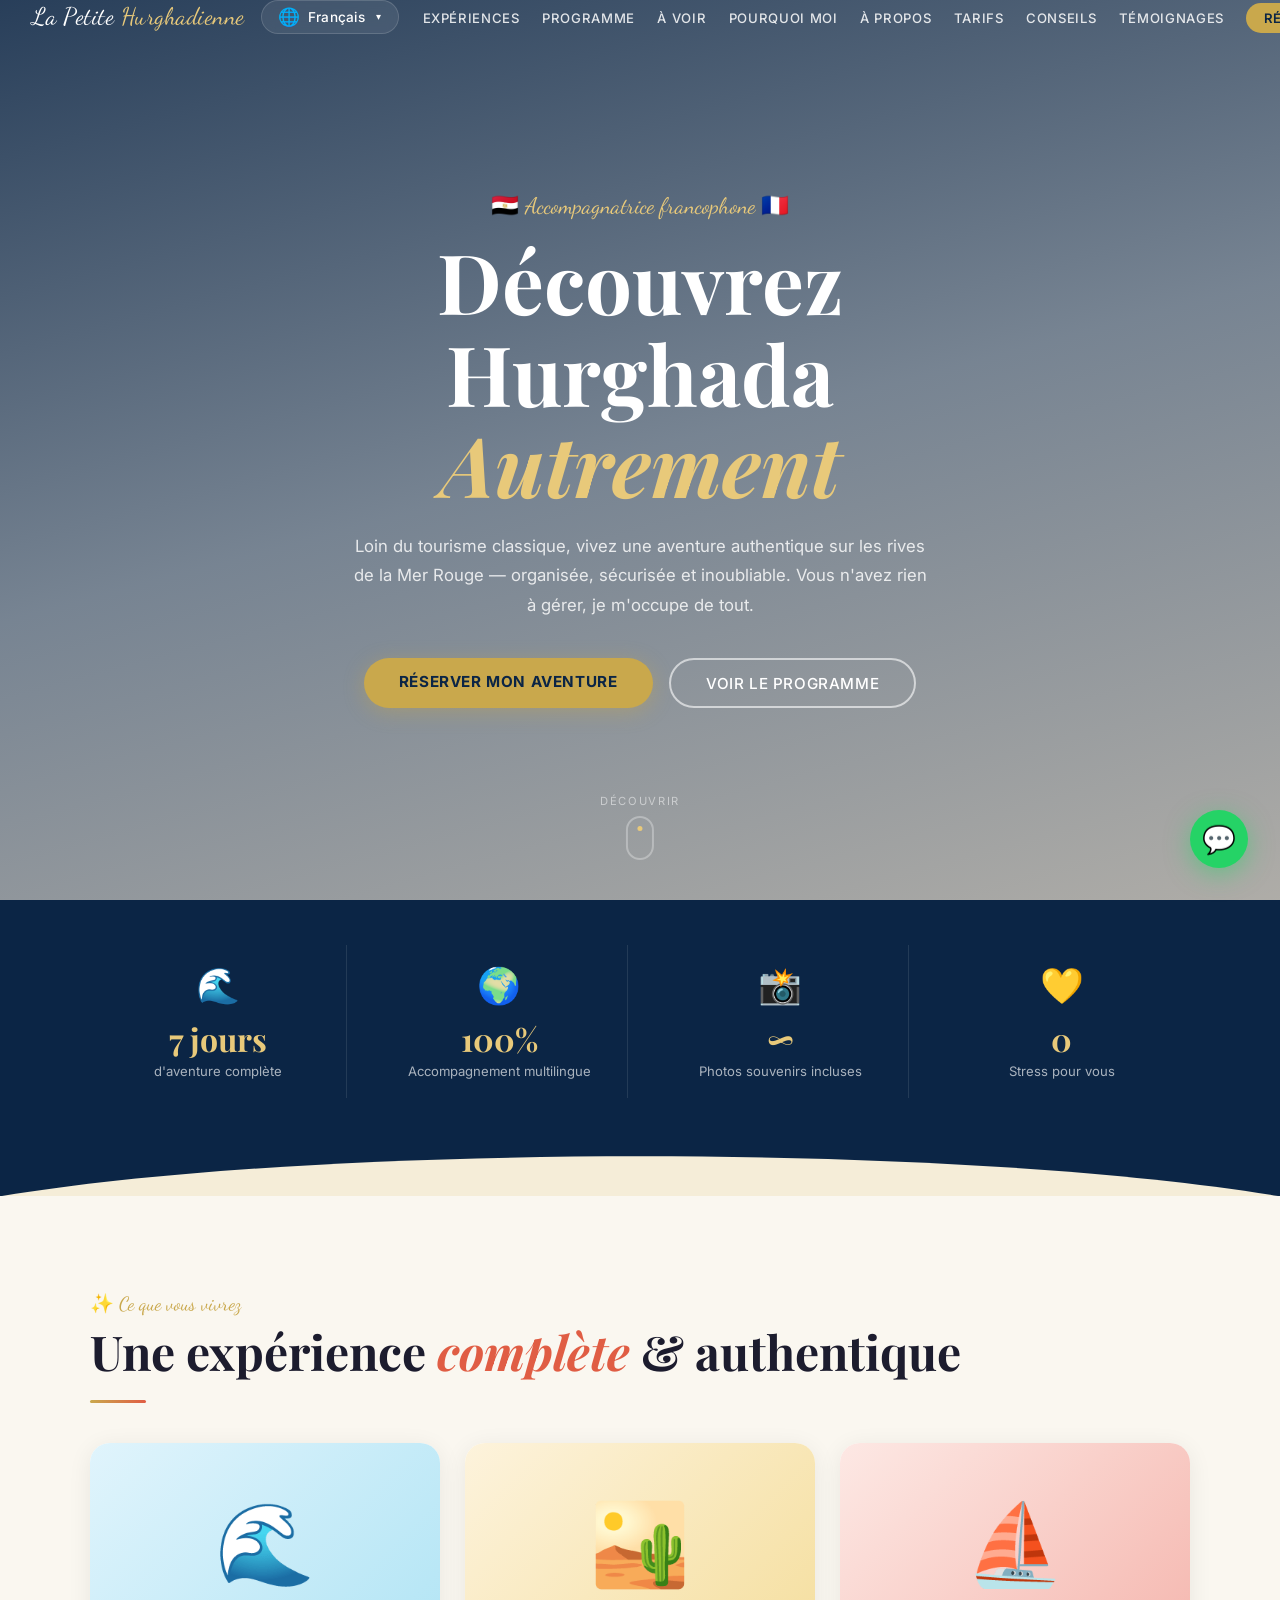
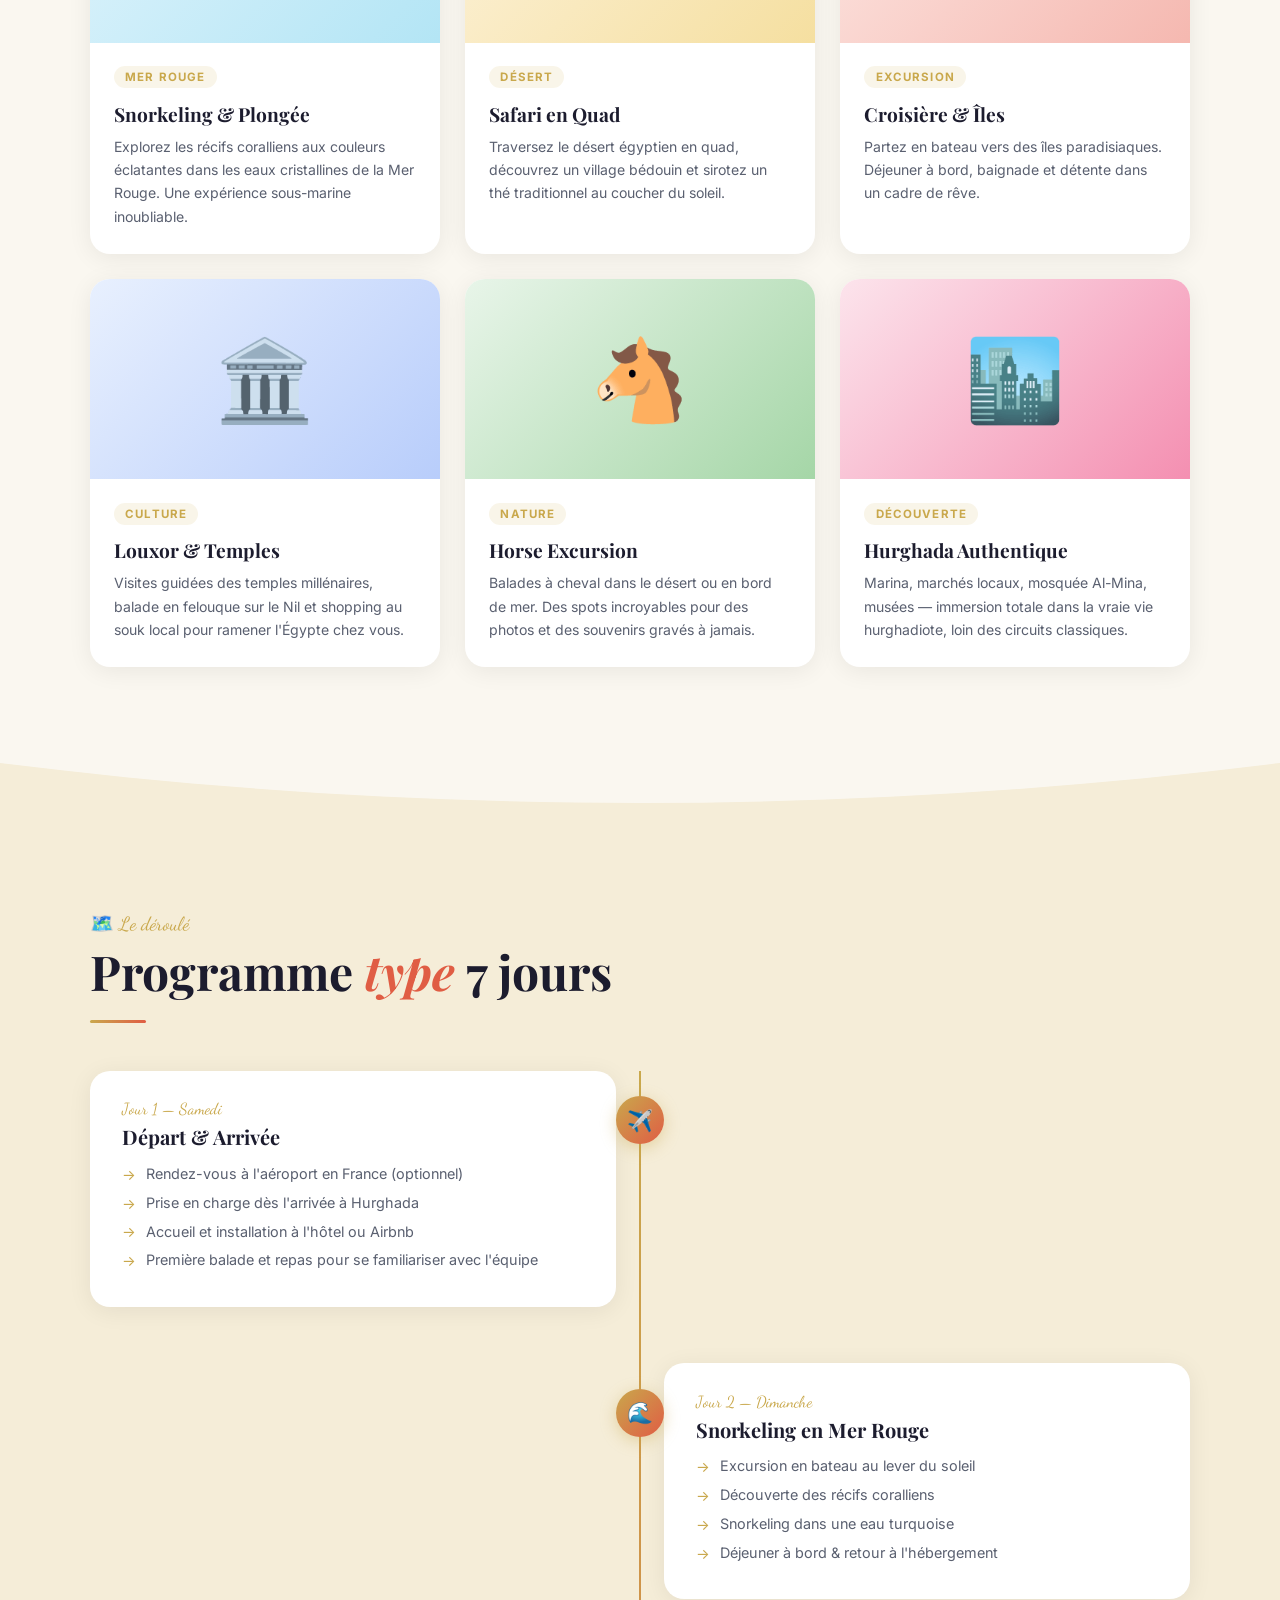
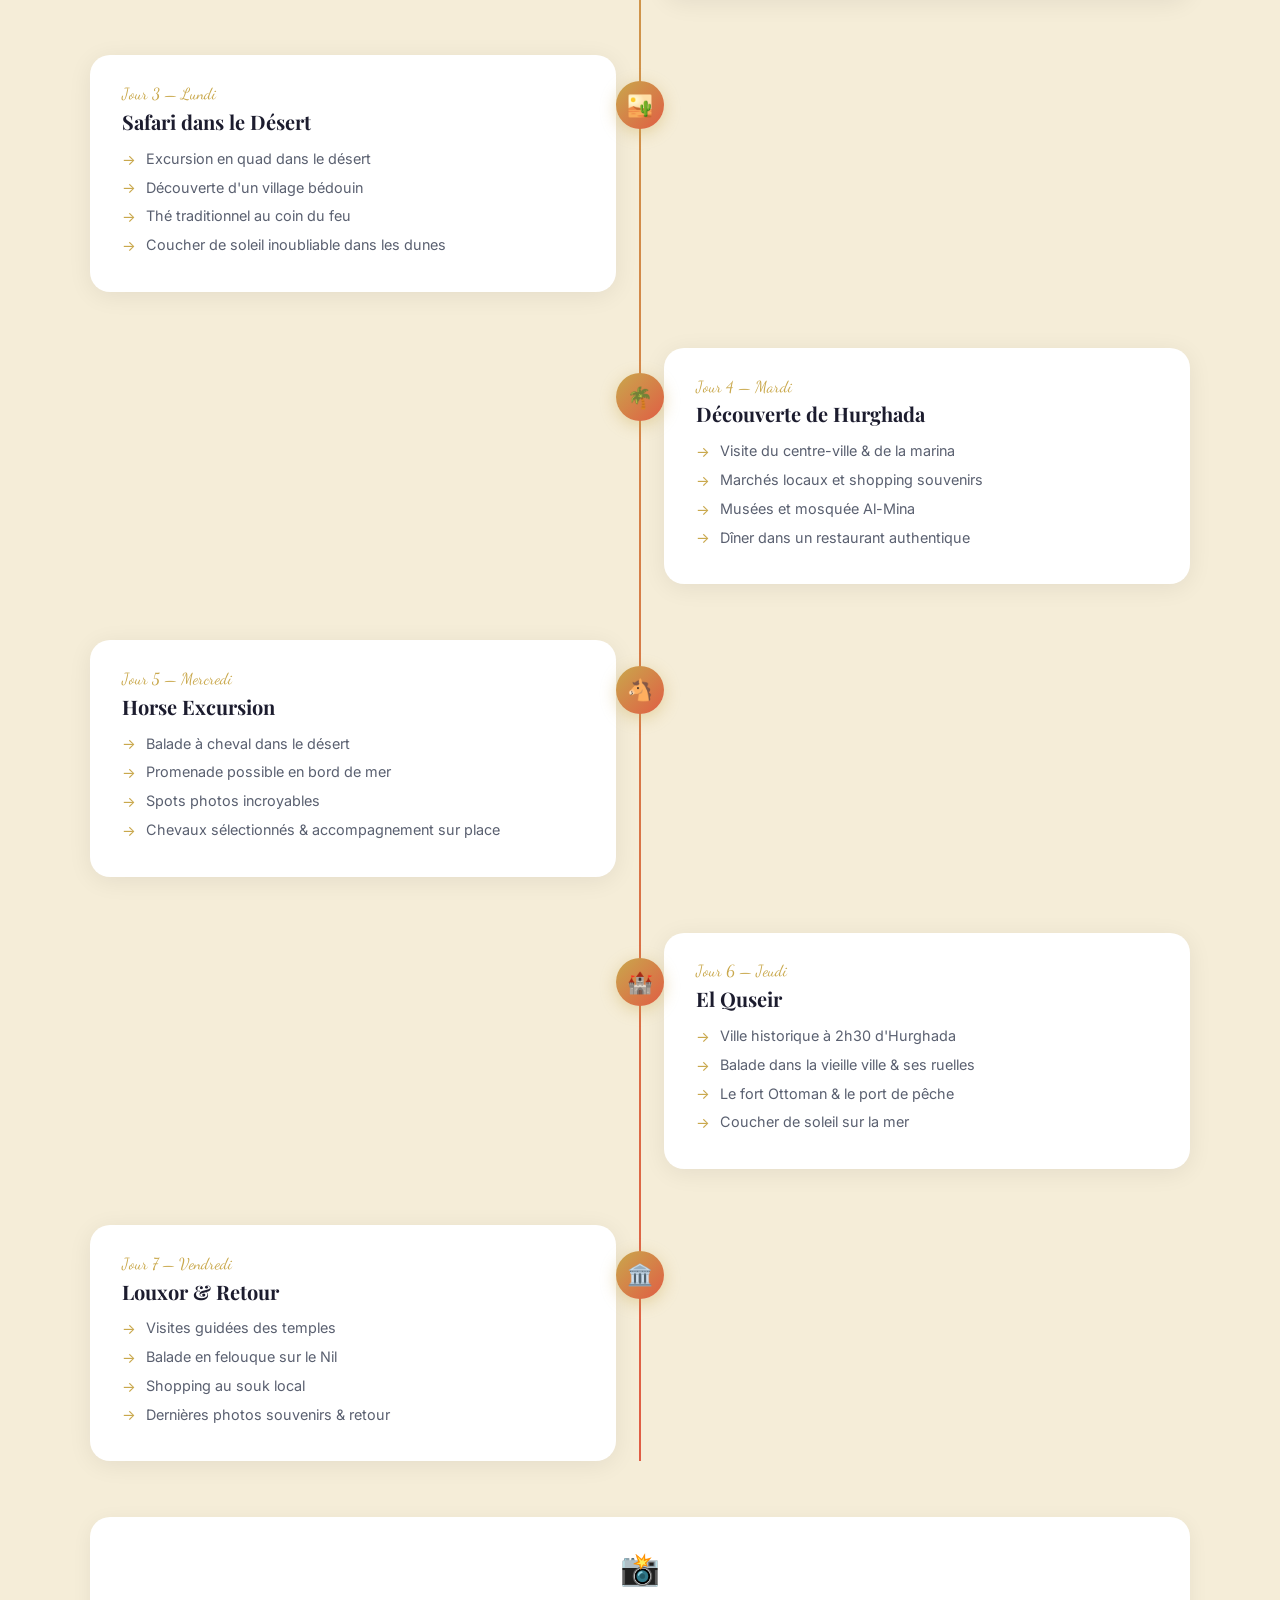
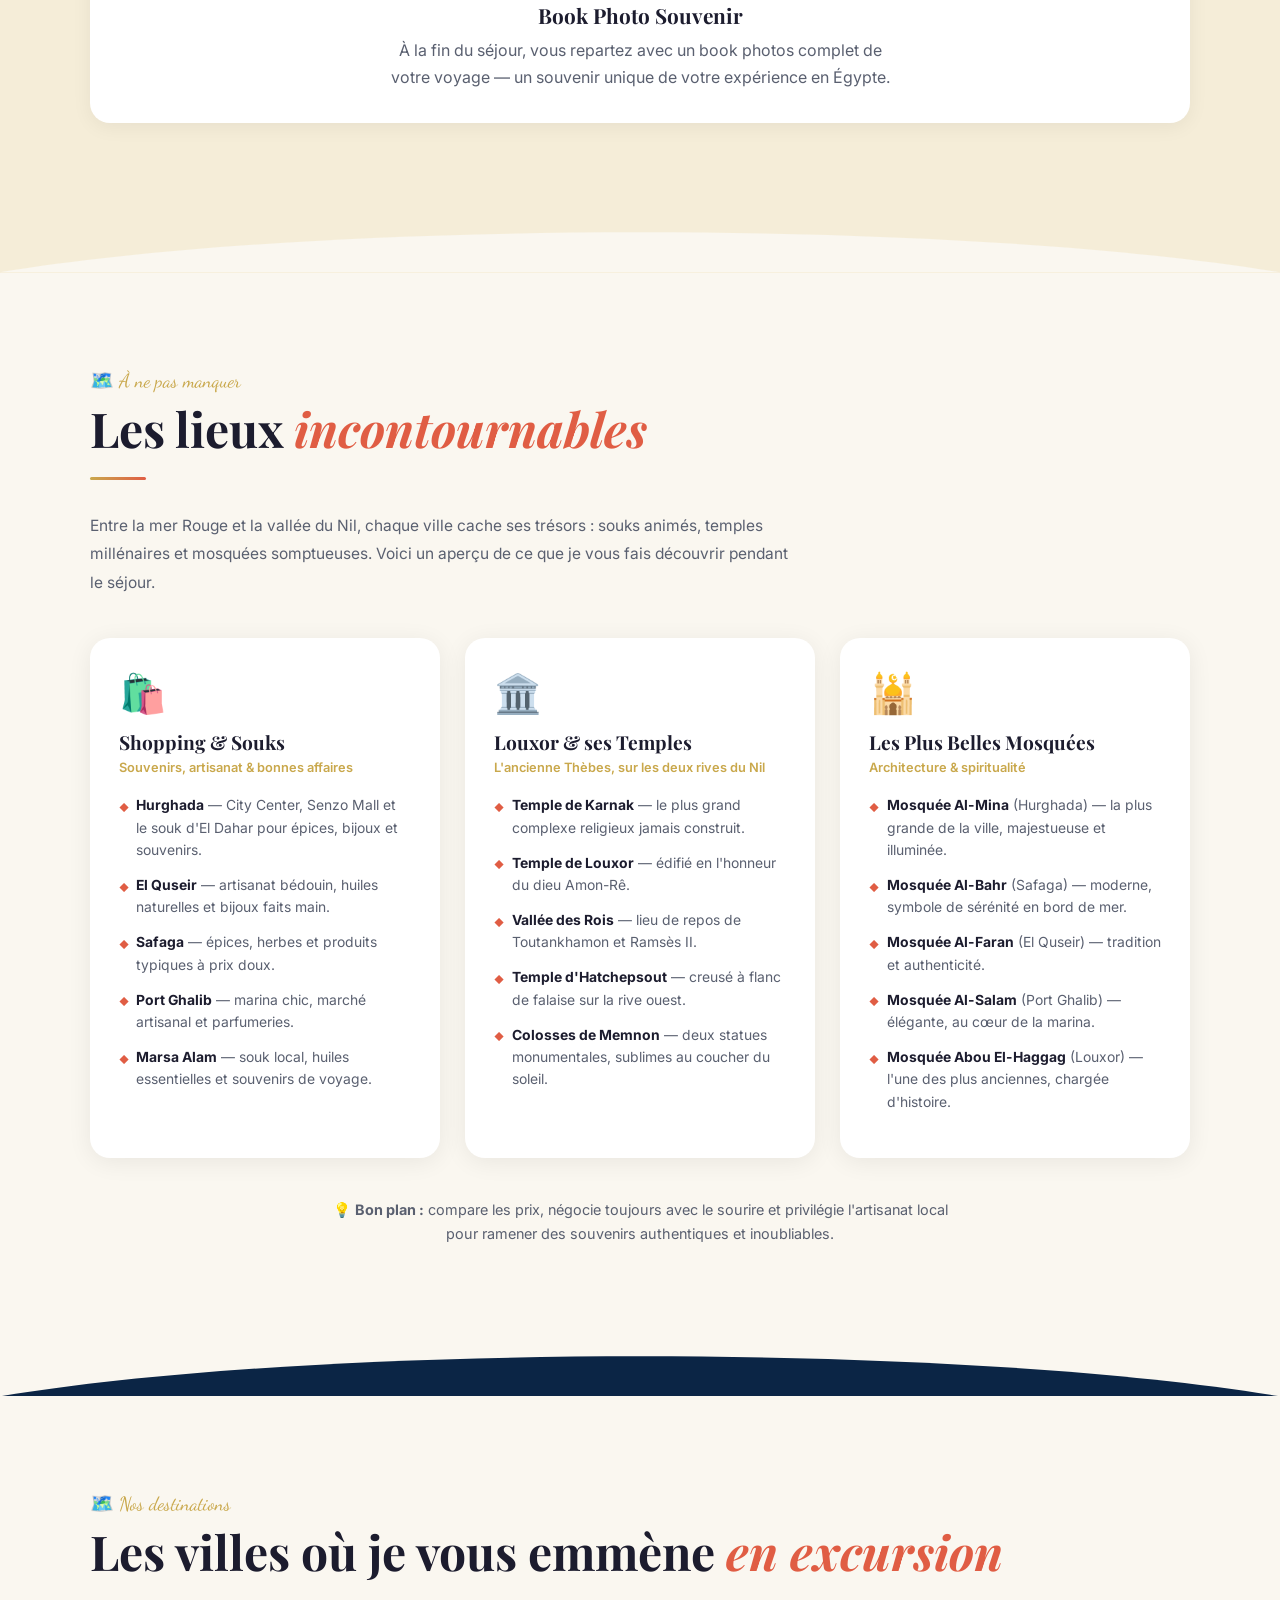
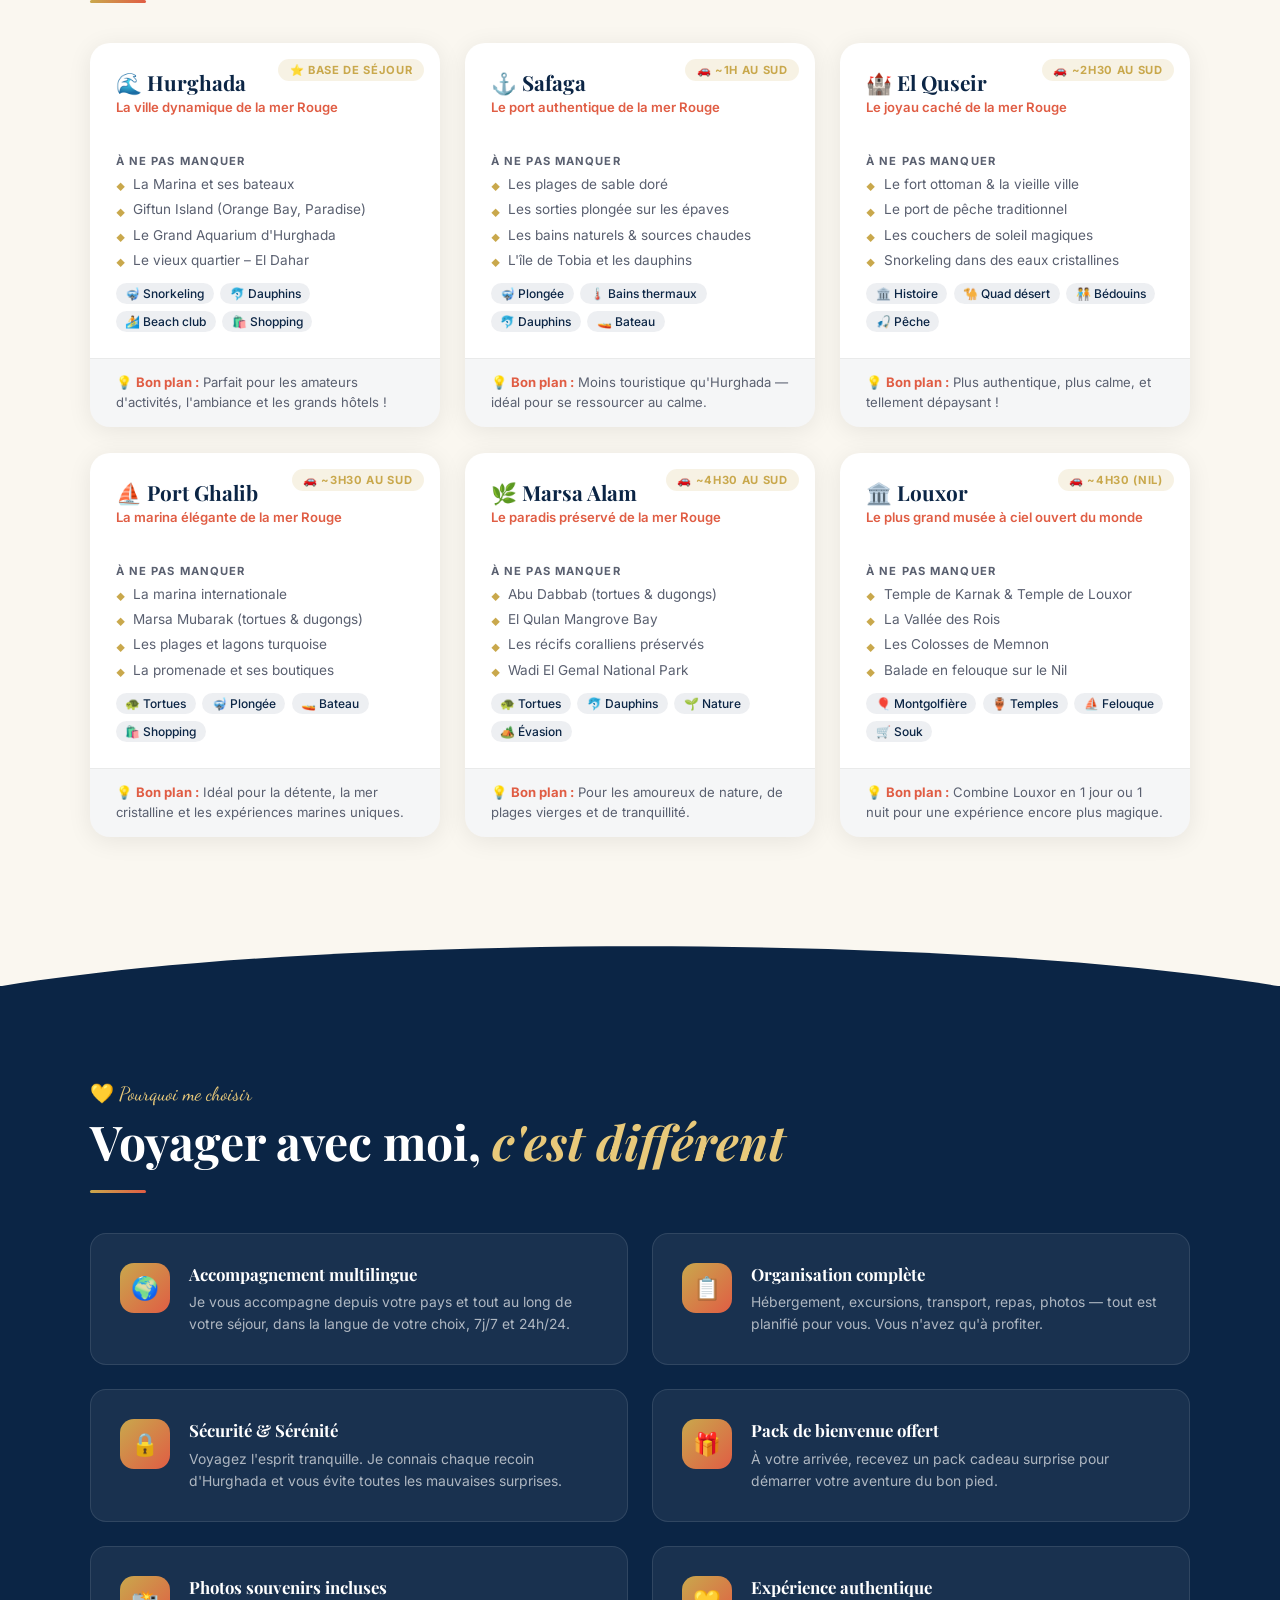
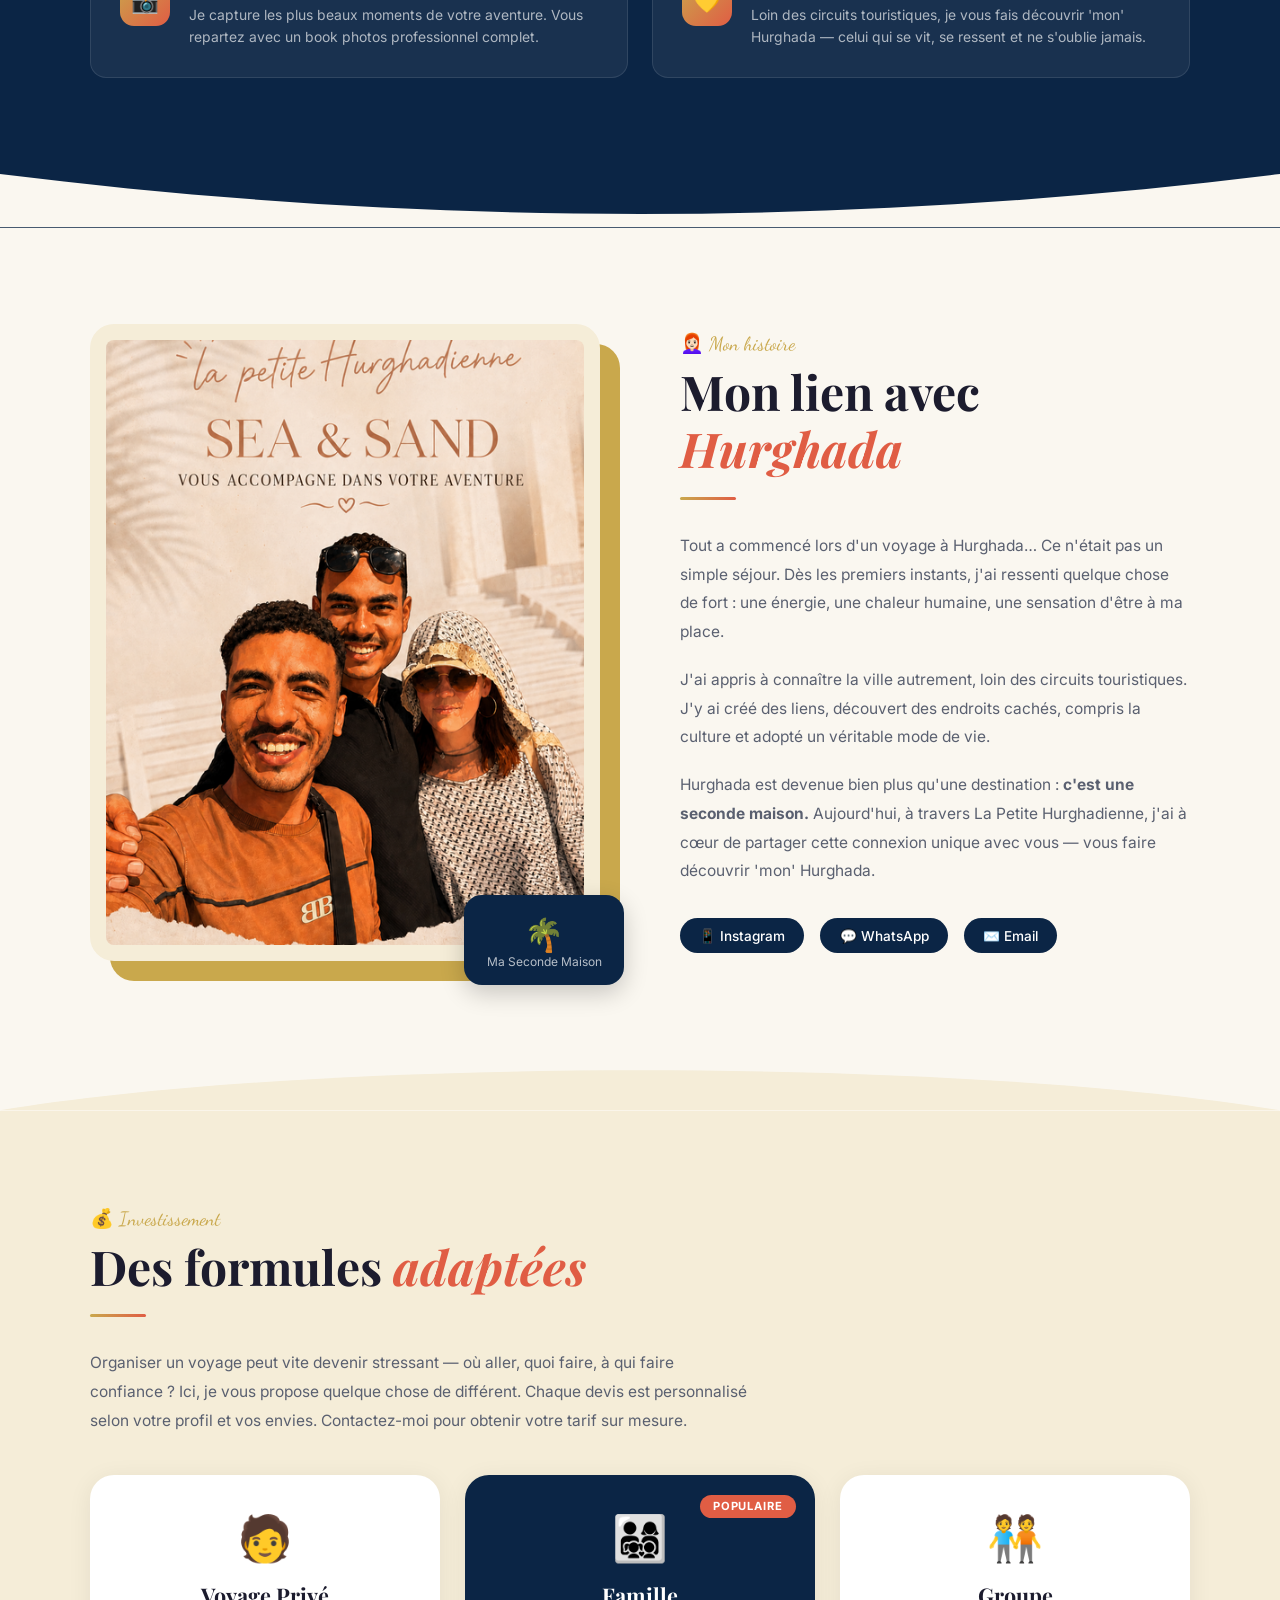
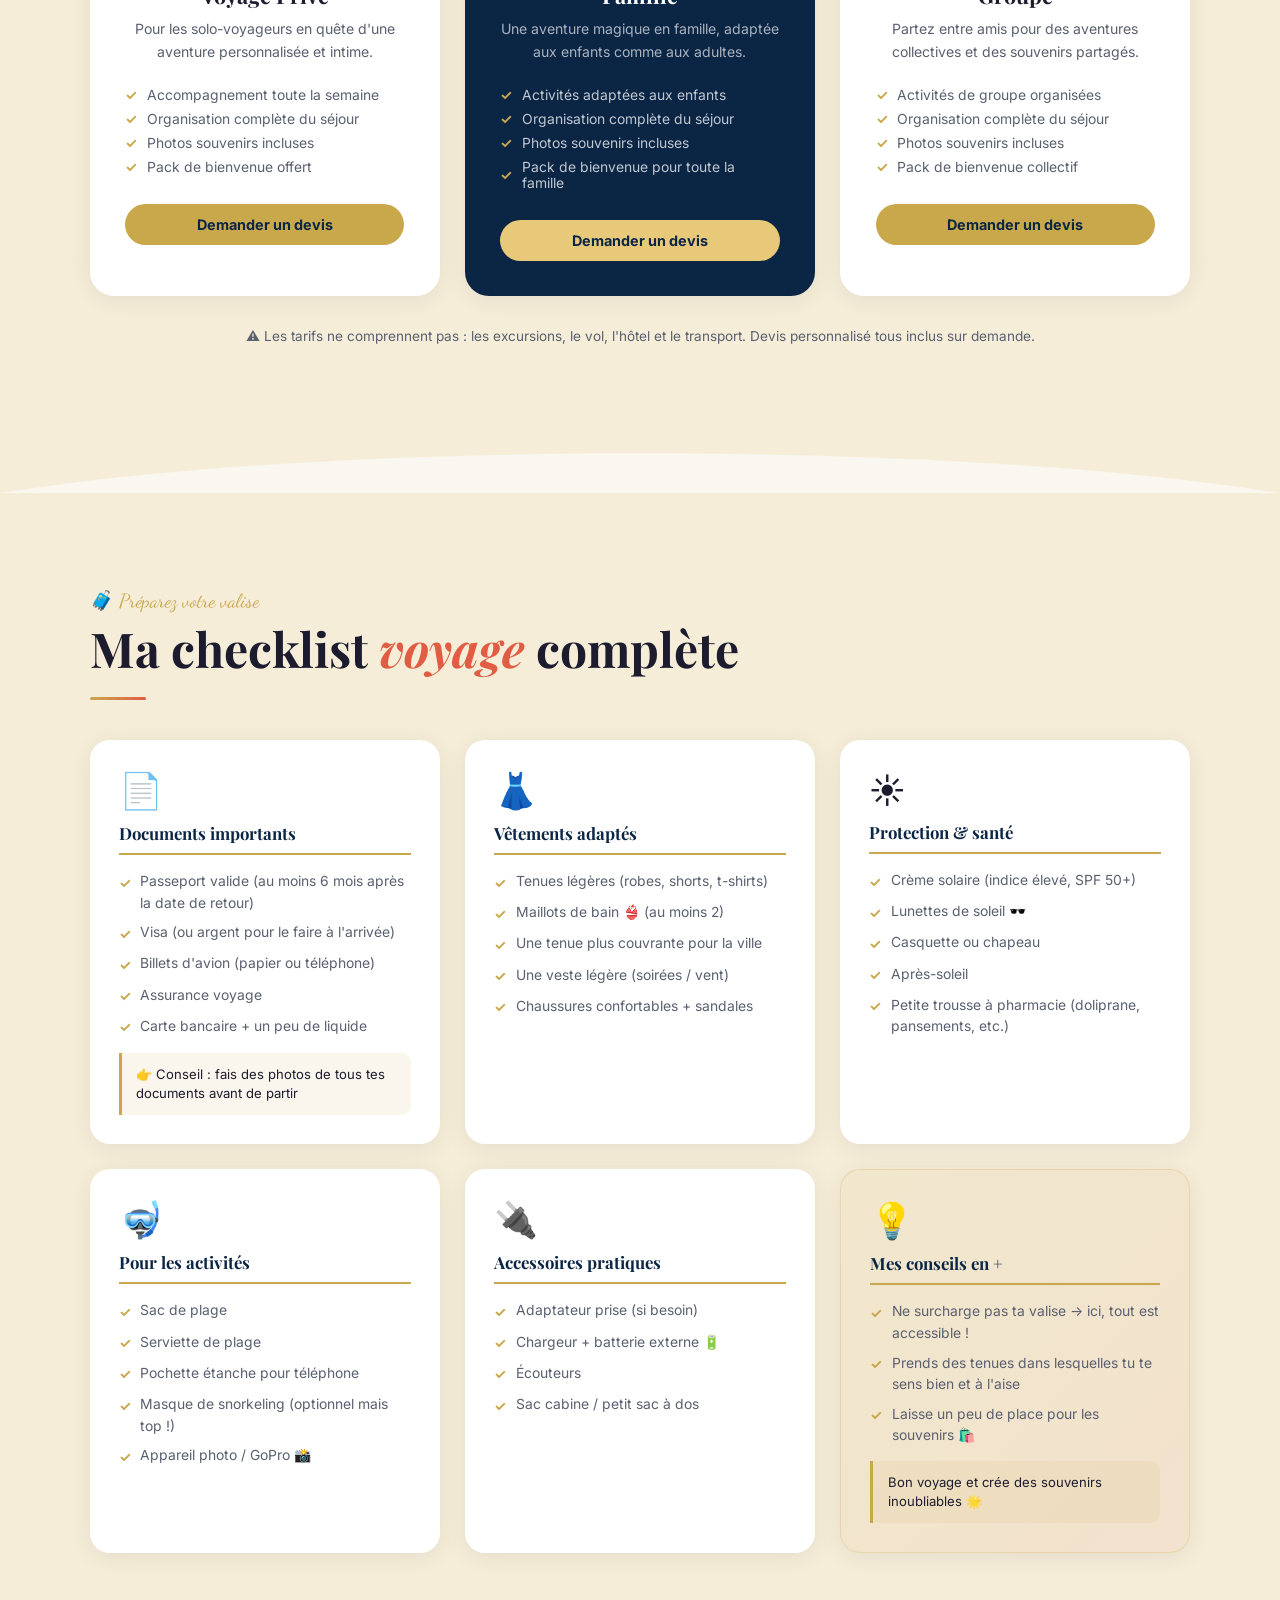
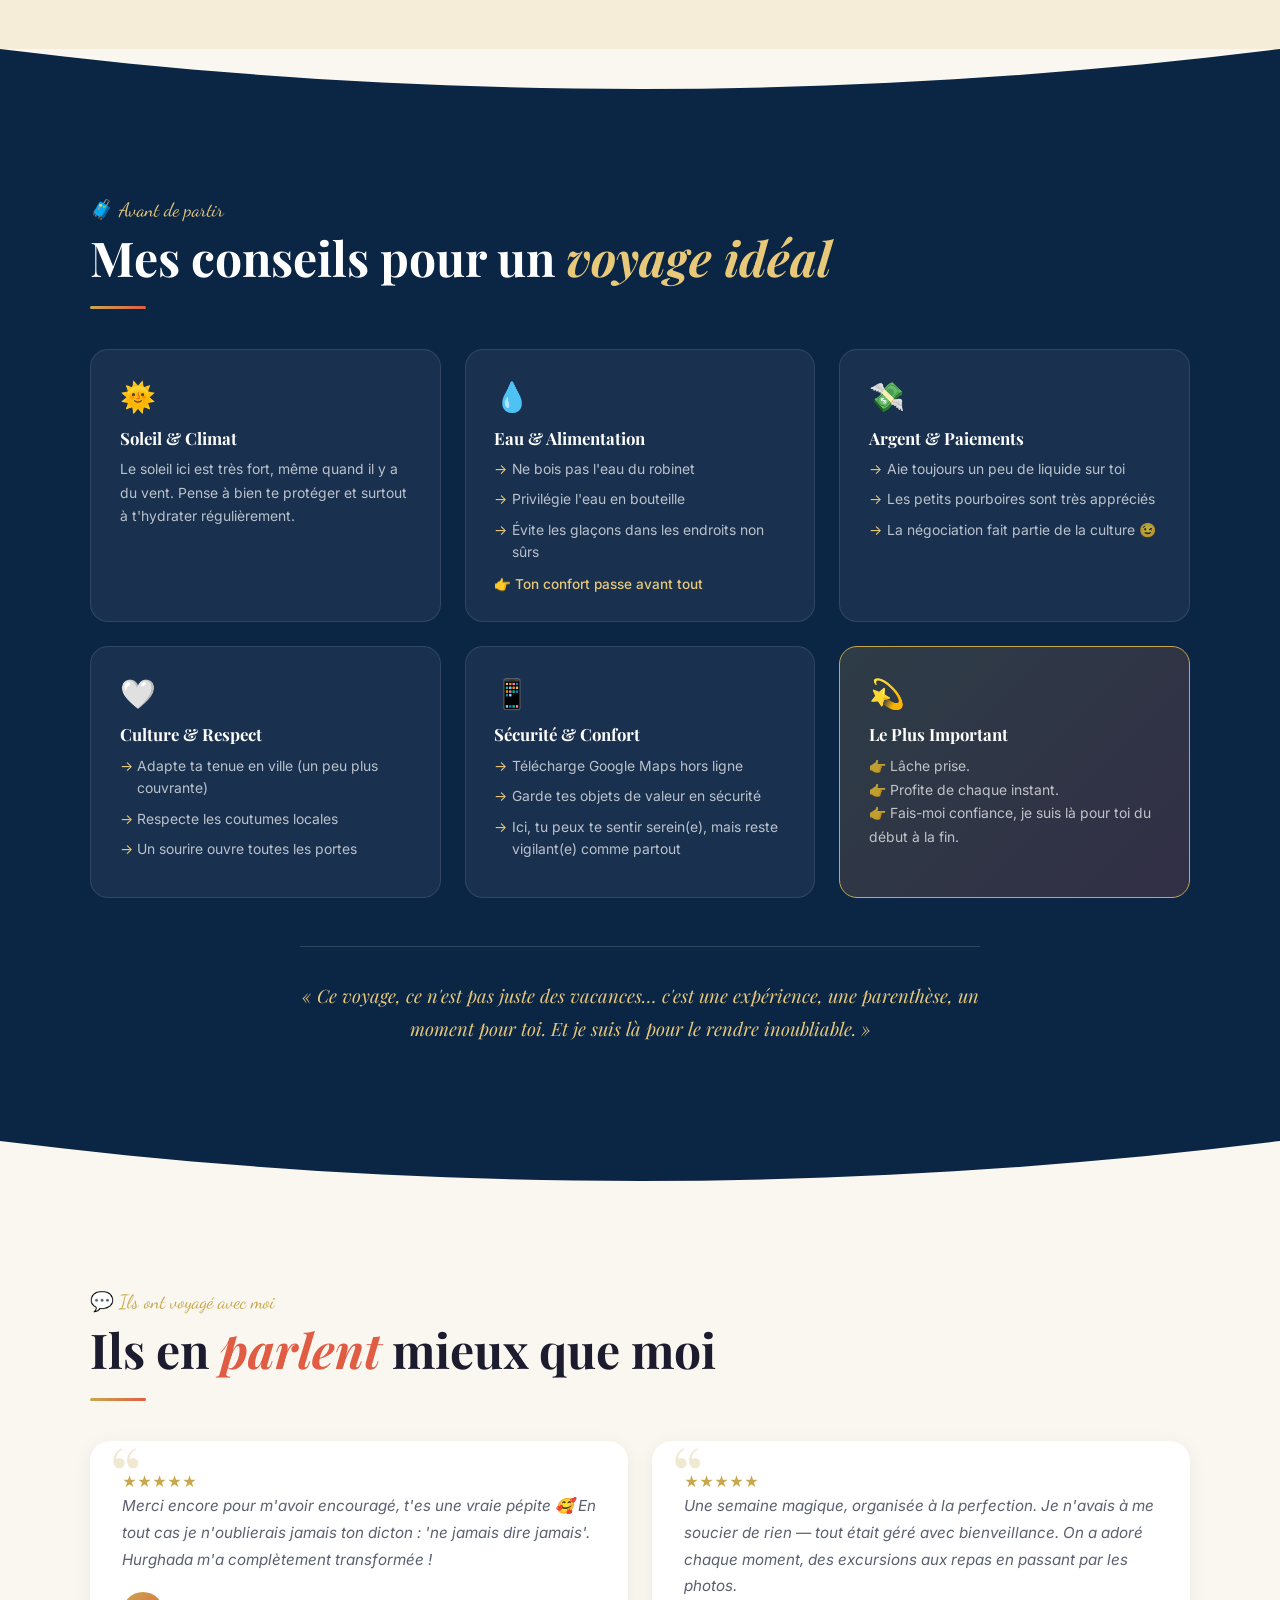
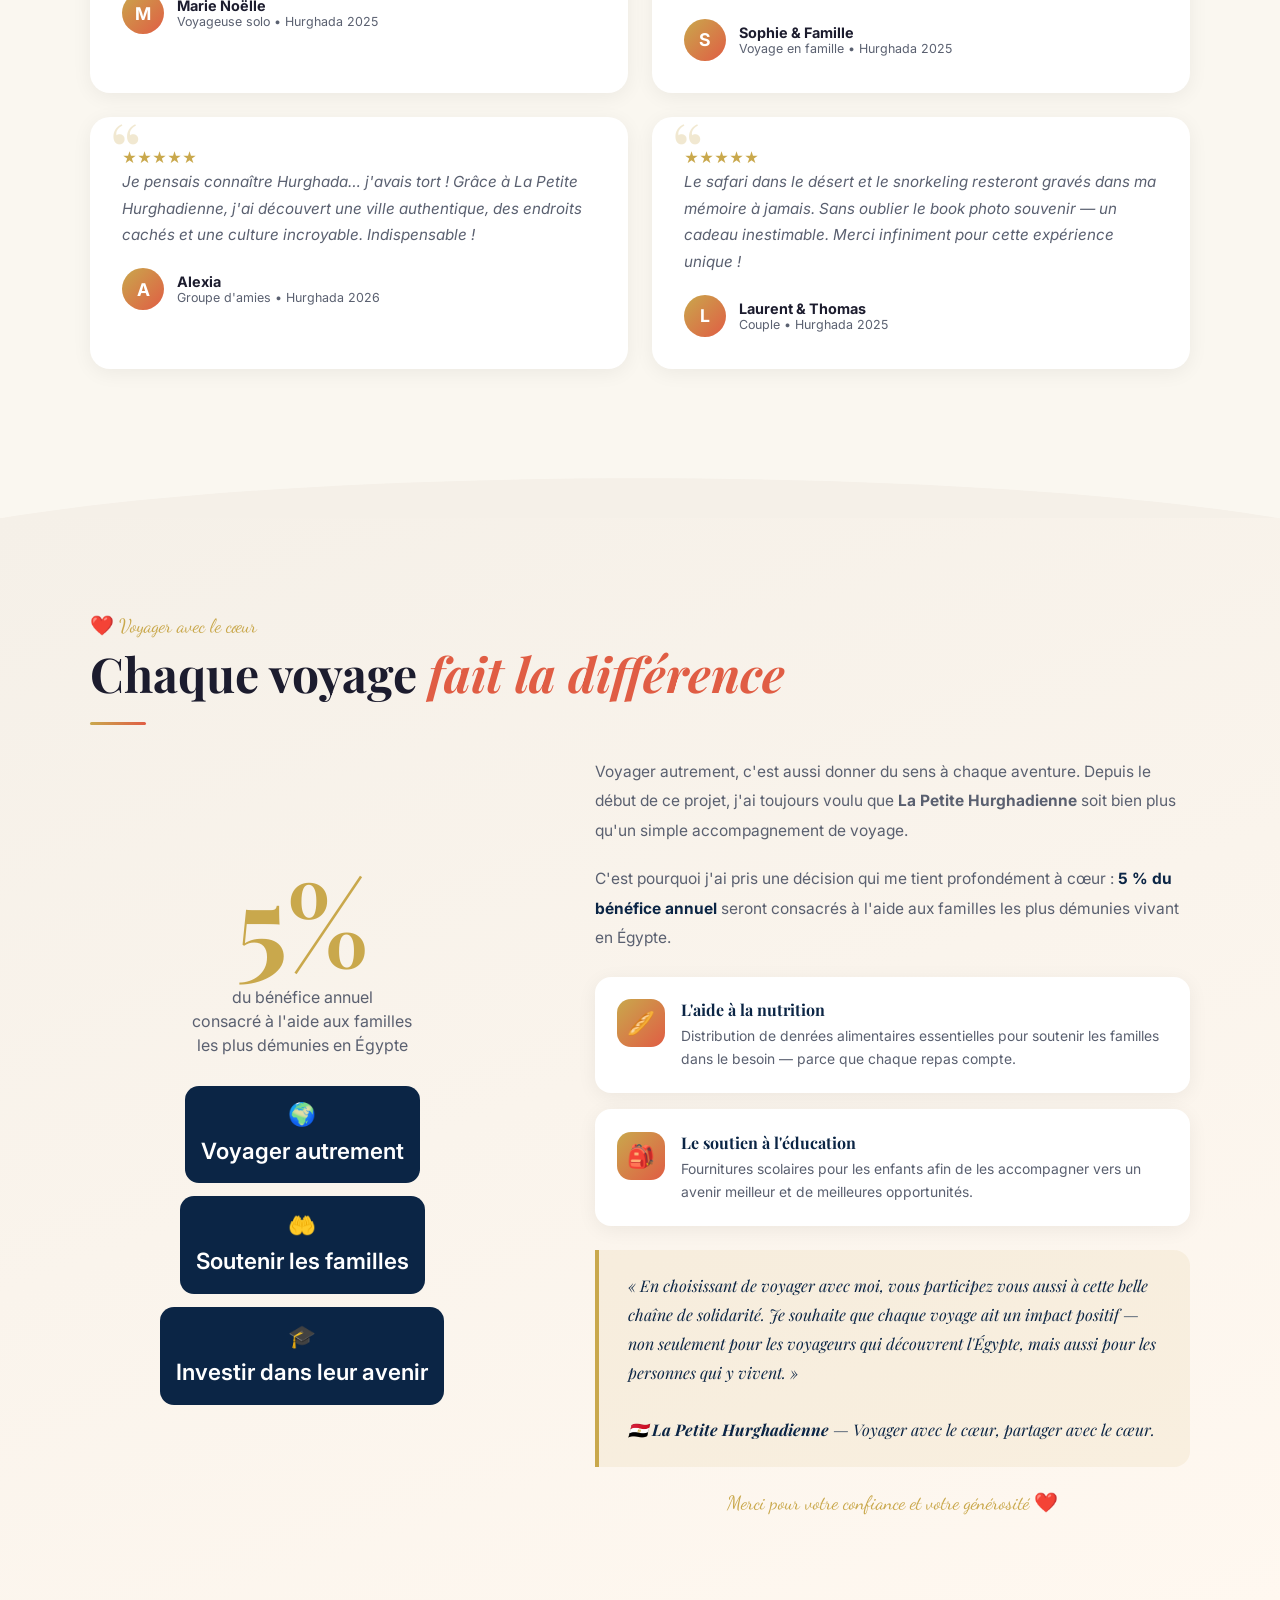
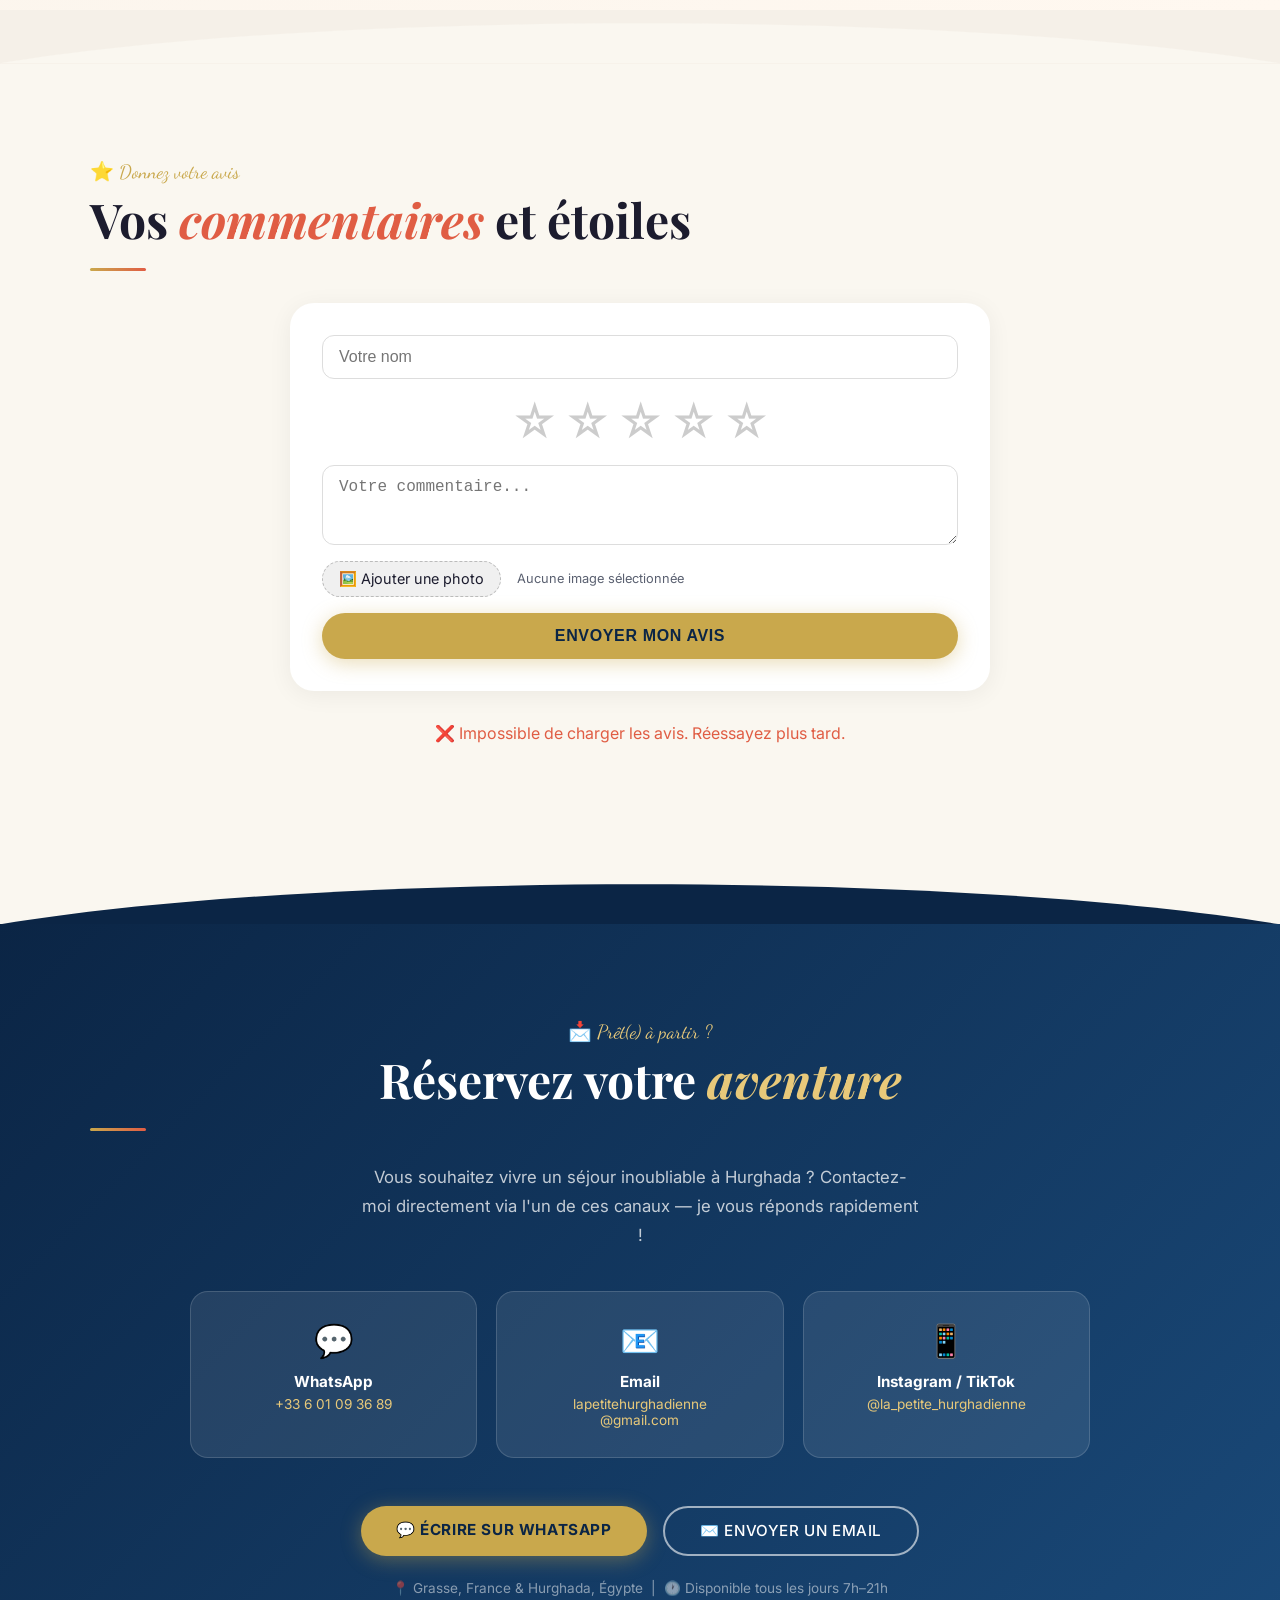
==== commit 2ac8c94b: "Add files via upload" ====
--- a/index.html
+++ b/index.html
@@ -917,19 +917,42 @@
     <span class="section-label" data-i18n="avis_label">⭐ Donnez votre avis</span>
     <h2 class="section-title" data-i18n="avis_title">Vos <em>commentaires</em> et étoiles</h2>
     <div class="divider-line"></div>
-    
+
+    <!-- Message de remerciement -->
+    <div id="thankYouMessage" style="display:none;max-width:700px;margin:0 auto 2rem auto;background:linear-gradient(135deg,#e8f5e9,#c8e6c9);border-radius:20px;padding:1.5rem 2rem;text-align:center;border-left:5px solid #4CAF50;box-shadow:0 4px 20px rgba(76,175,80,.2);">
+      <div style="font-size:3rem;margin-bottom:.5rem;">🎉</div>
+      <h3 style="color:#2e7d32;font-family:'Playfair Display',serif;font-size:1.5rem;margin-bottom:.3rem;" data-i18n="thank_title">Merci pour votre avis !</h3>
+      <p style="color:#388e3c;font-size:1rem;" data-i18n="thank_desc">Votre commentaire a été publié avec succès. Il apparaîtra ci-dessous après rechargement.</p>
+    </div>
+
     <div style="max-width:700px;margin:0 auto;background:#fff;border-radius:24px;padding:2rem;box-shadow:0 4px 24px rgba(0,0,0,.06)">
       <div style="display:flex;flex-direction:column;gap:1rem;">
-        <input type="text" id="avisName" placeholder="Votre nom" style="padding:12px 16px;border-radius:12px;border:1px solid #ddd;font-size:1rem;">
-        <div style="display:flex;gap:0.5rem;font-size:2rem;cursor:pointer;" id="starRating">
-          <span data-value="1">☆</span>
-          <span data-value="2">☆</span>
-          <span data-value="3">☆</span>
-          <span data-value="4">☆</span>
-          <span data-value="5">☆</span>
-        </div>
-        <textarea id="avisText" rows="3" placeholder="Votre commentaire..." style="padding:12px 16px;border-radius:12px;border:1px solid #ddd;font-size:1rem;resize:vertical;"></textarea>
-        <button onclick="submitAvis()" class="btn-primary" style="border:none;cursor:pointer;padding:12px;" data-i18n="avis_submit">Envoyer mon avis</button>
+        <input type="text" id="avisName" placeholder="Votre nom" style="padding:12px 16px;border-radius:12px;border:1px solid #ddd;font-size:1rem;transition:border .3s;" onfocus="this.style.borderColor='var(--gold)'" onblur="this.style.borderColor='#ddd'">
+        
+        <div style="display:flex;gap:0.5rem;font-size:2.8rem;cursor:pointer;justify-content:center;" id="starRating">
+          <span data-value="1" class="star">☆</span>
+          <span data-value="2" class="star">☆</span>
+          <span data-value="3" class="star">☆</span>
+          <span data-value="4" class="star">☆</span>
+          <span data-value="5" class="star">☆</span>
+        </div>
+        
+        <textarea id="avisText" rows="3" placeholder="Votre commentaire..." style="padding:12px 16px;border-radius:12px;border:1px solid #ddd;font-size:1rem;resize:vertical;transition:border .3s;" onfocus="this.style.borderColor='var(--gold)'" onblur="this.style.borderColor='#ddd'"></textarea>
+        
+        <!-- Champ de téléchargement d'image -->
+        <div style="display:flex;align-items:center;gap:1rem;flex-wrap:wrap;">
+          <label for="avisImage" style="display:flex;align-items:center;gap:0.5rem;background:#f0f0f0;padding:8px 16px;border-radius:30px;cursor:pointer;font-size:.9rem;transition:background .3s;border:1px dashed #bbb;" onmouseover="this.style.background='#e0e0e0'" onmouseout="this.style.background='#f0f0f0'">
+            🖼️ Ajouter une photo
+            <input type="file" id="avisImage" accept="image/*" style="display:none;" onchange="updateImagePreview(this)">
+          </label>
+          <span id="imageFileName" style="font-size:.8rem;color:var(--text-muted);">Aucune image sélectionnée</span>
+          <span id="imagePreview" style="display:none;position:relative;">
+            <img id="previewImg" src="#" alt="Aperçu" style="width:60px;height:60px;object-fit:cover;border-radius:12px;border:2px solid var(--gold);">
+            <span onclick="removeImage()" style="position:absolute;top:-6px;right:-6px;background:var(--coral);color:#fff;border-radius:50%;width:20px;height:20px;font-size:12px;display:flex;align-items:center;justify-content:center;cursor:pointer;font-weight:700;">✕</span>
+          </span>
+        </div>
+        
+        <button onclick="submitAvis()" class="btn-primary" style="border:none;cursor:pointer;padding:14px;font-size:1rem;transition:transform .2s, box-shadow .2s;" id="submitAvisBtn" data-i18n="avis_submit">📤 Envoyer mon avis</button>
       </div>
     </div>
 
--- a/style.css
+++ b/style.css
@@ -889,4 +889,33 @@
   .lang-toggle {
     padding: 0.4rem 0.8rem;
   }
-}+}
+/* ─── GOLDEN STARS ─── */
+.star {
+  transition: all 0.2s ease;
+  color: #ccc;
+  text-shadow: none;
+  user-select: none;
+}
+.star:hover {
+  transform: scale(1.3);
+  color: #f5c842;
+}
+.star.active {
+  color: #f5b342;
+  text-shadow: 0 0 20px rgba(245, 179, 66, 0.6), 0 0 40px rgba(245, 179, 66, 0.3);
+  transform: scale(1.1);
+}
+.star.gold {
+  color: #f5b342;
+  text-shadow: 0 0 15px rgba(245, 179, 66, 0.5), 0 0 30px rgba(245, 179, 66, 0.2);
+}
+
+/* ─── IMAGE PREVIEW ─── */
+#imagePreview {
+  display: none;
+  position: relative;
+}
+#imagePreview.visible {
+  display: inline-block;
+}
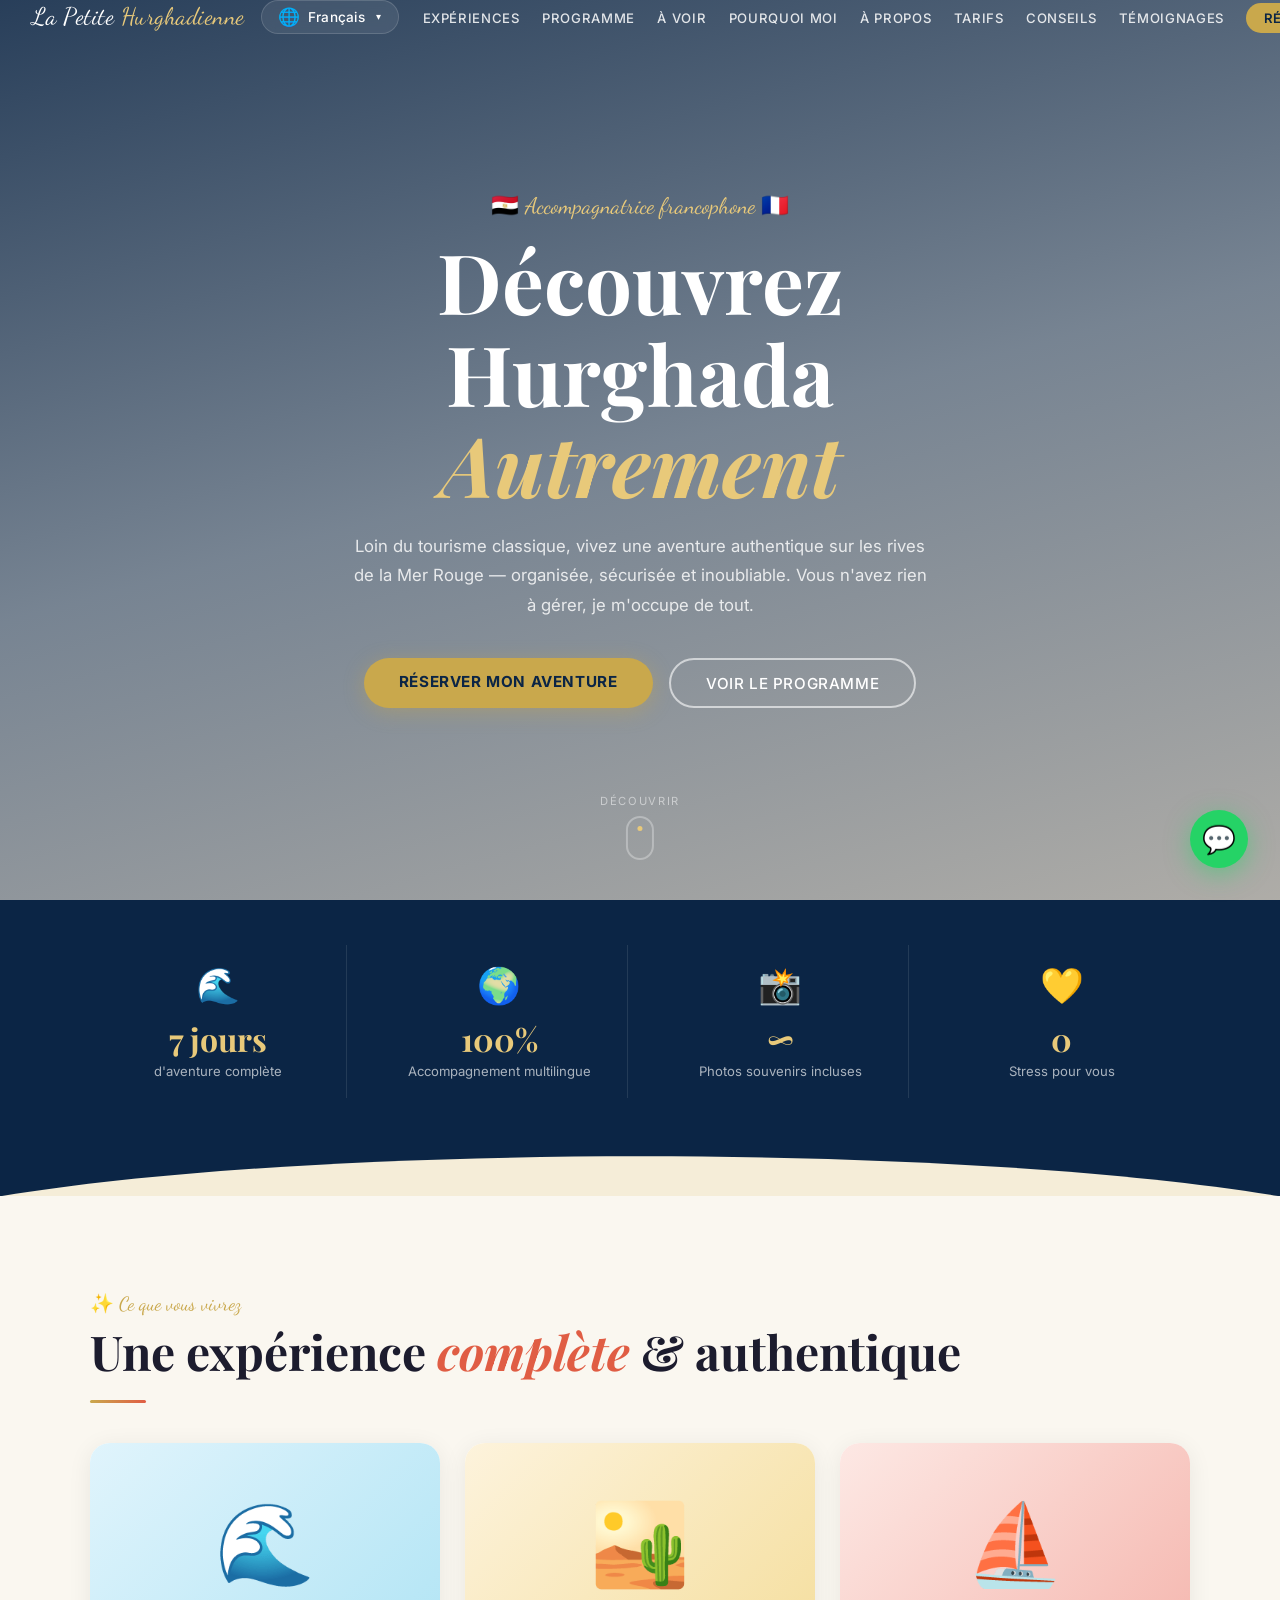
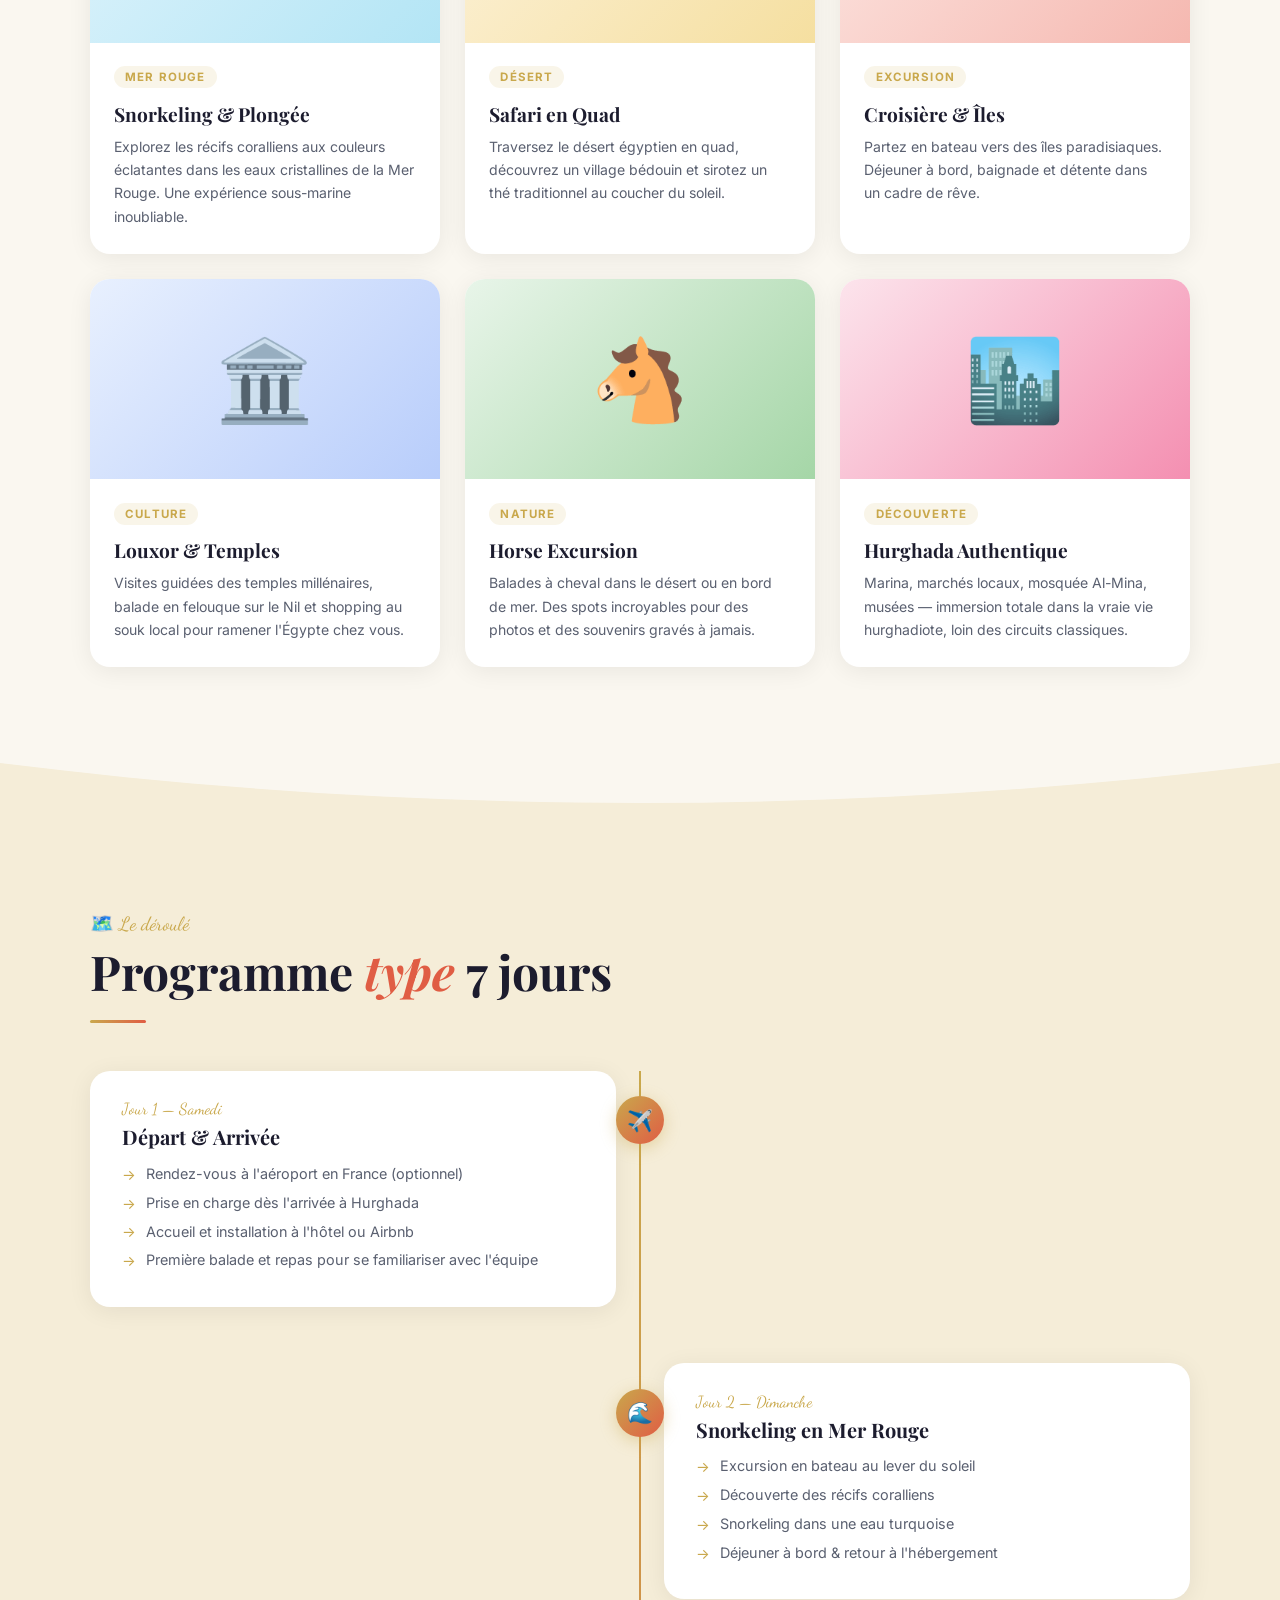
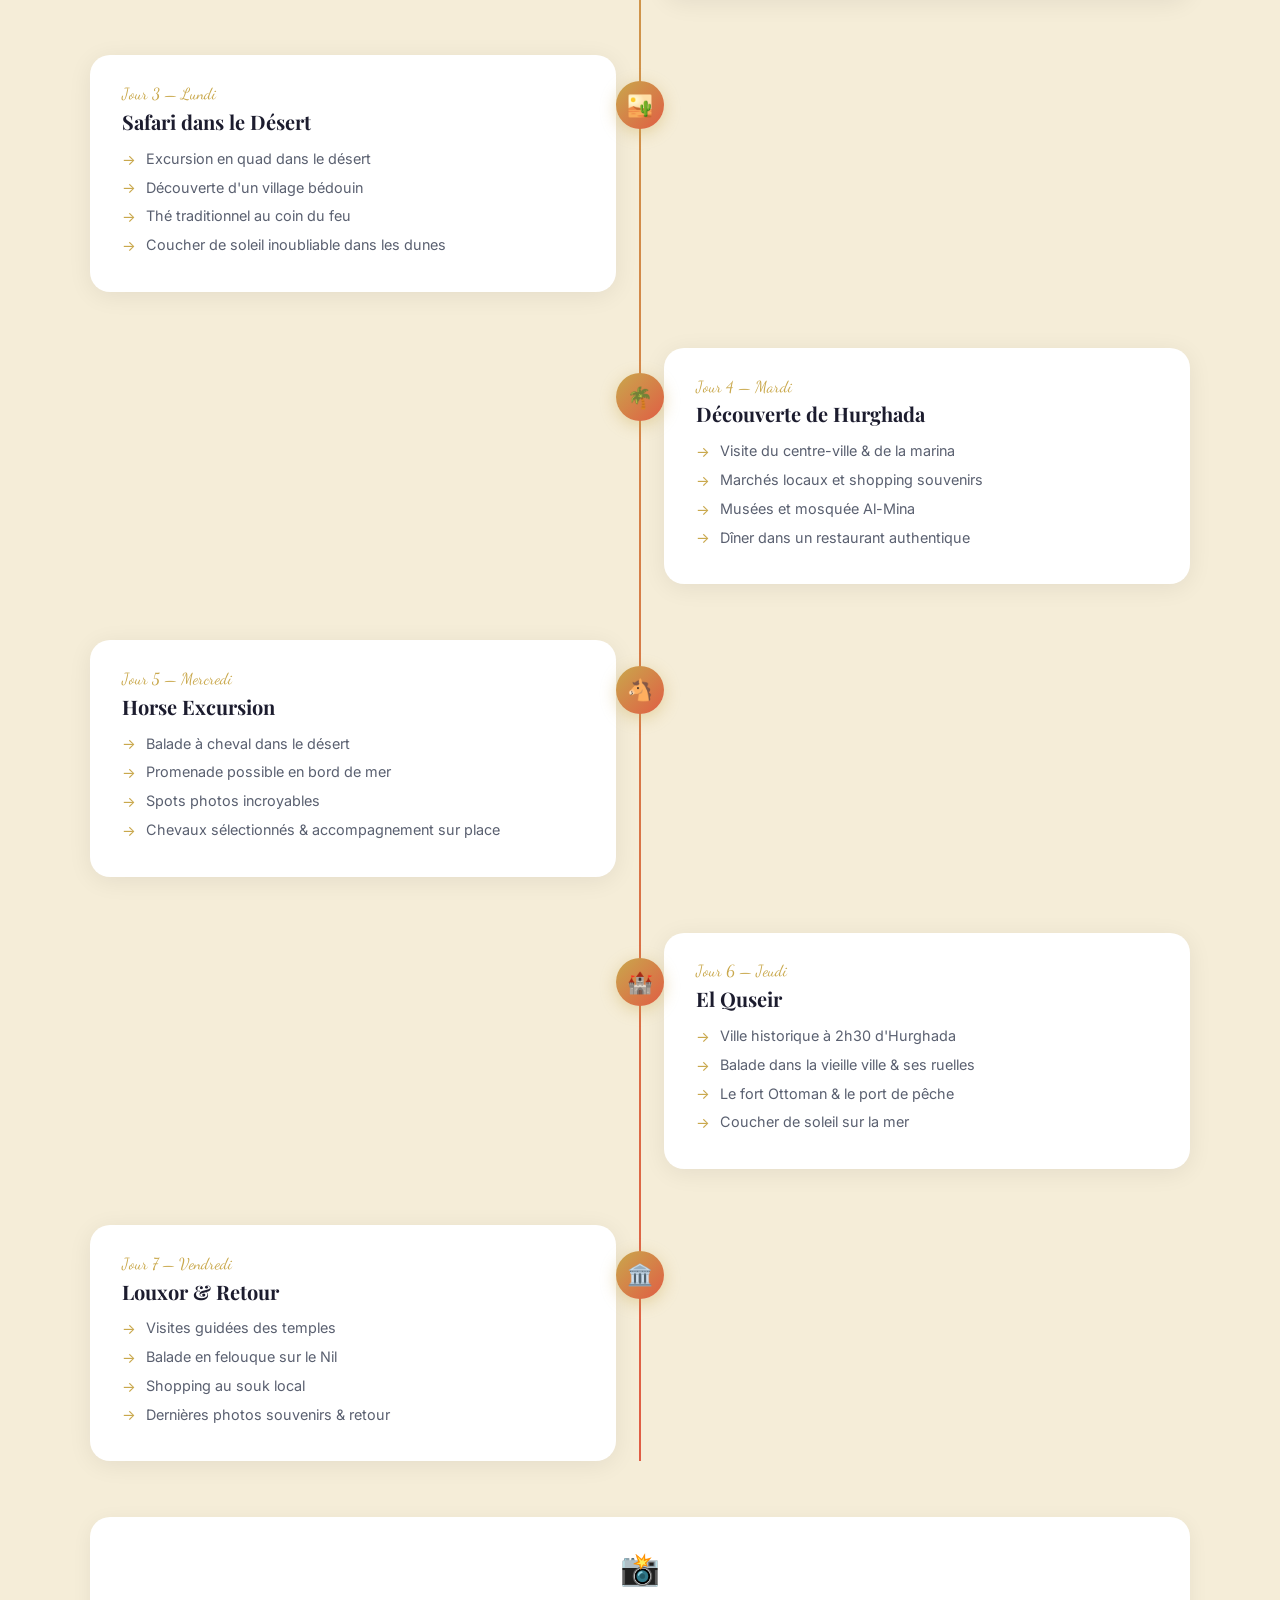
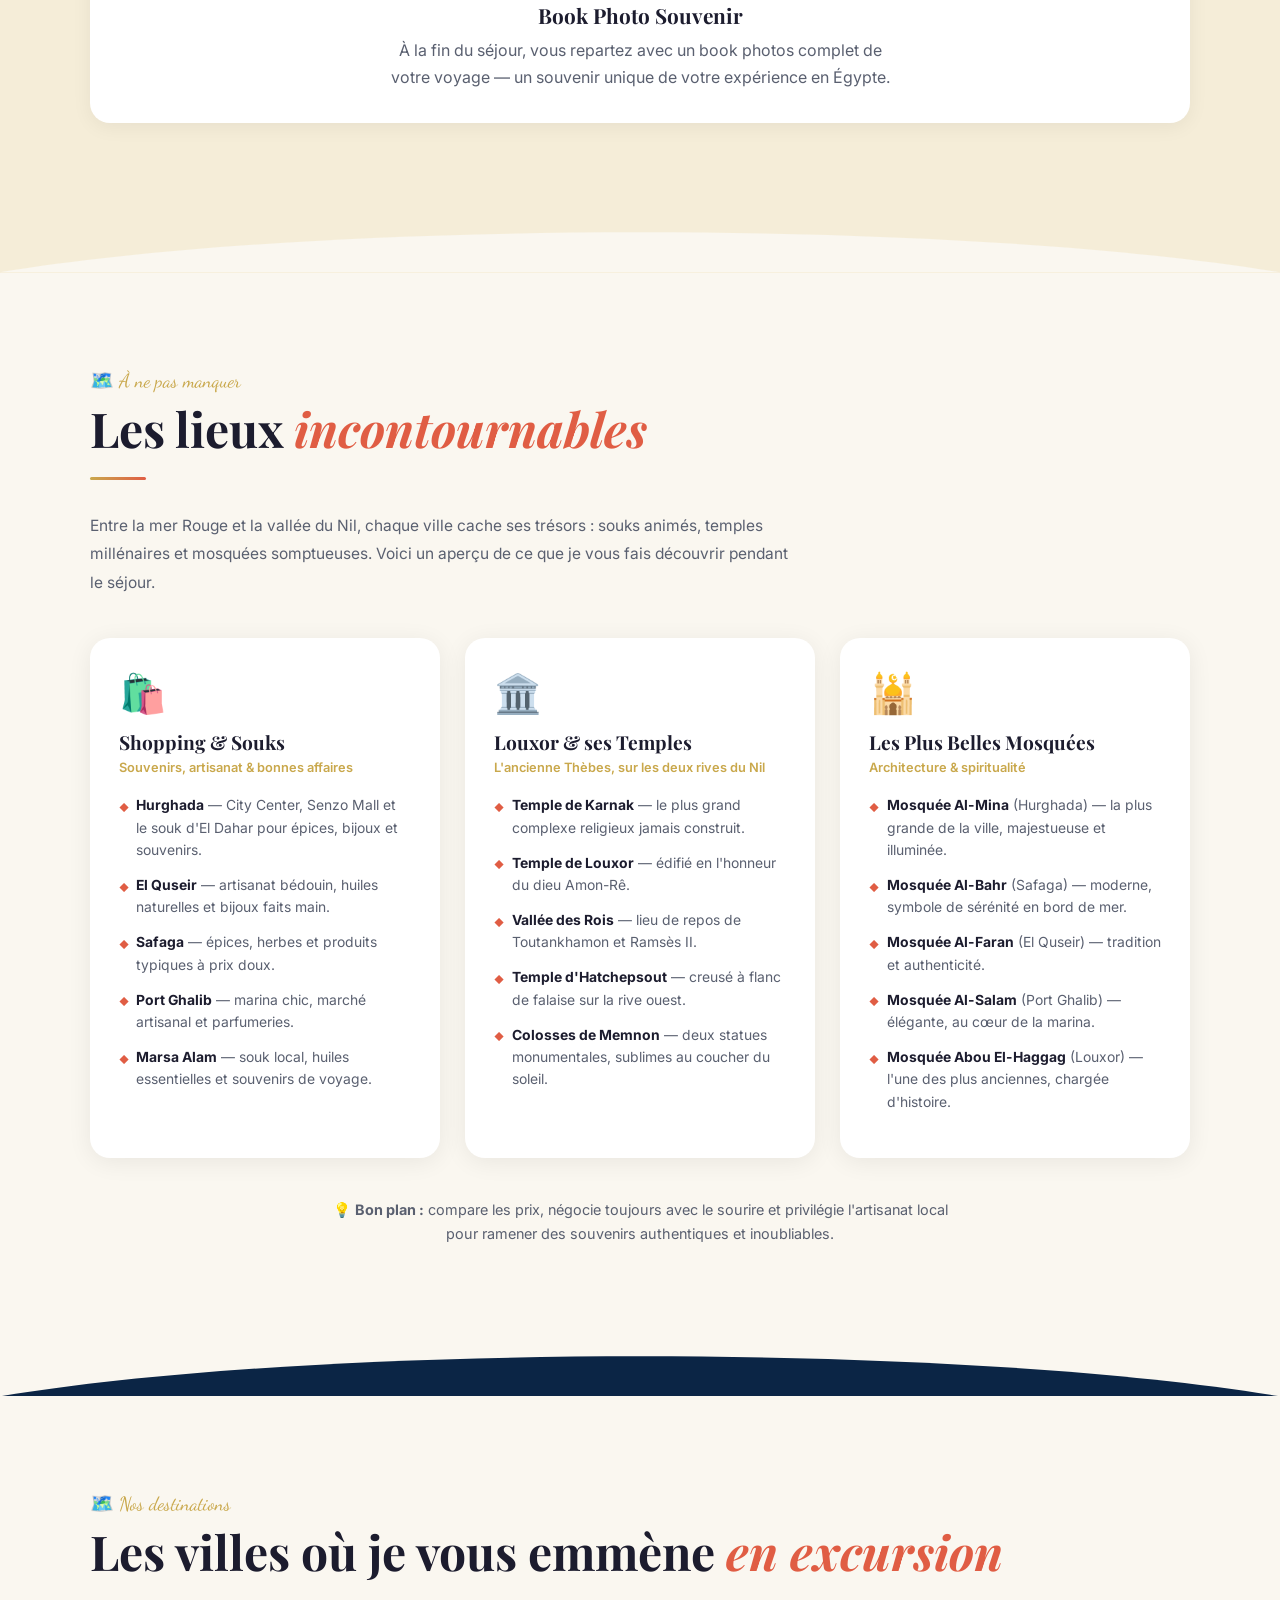
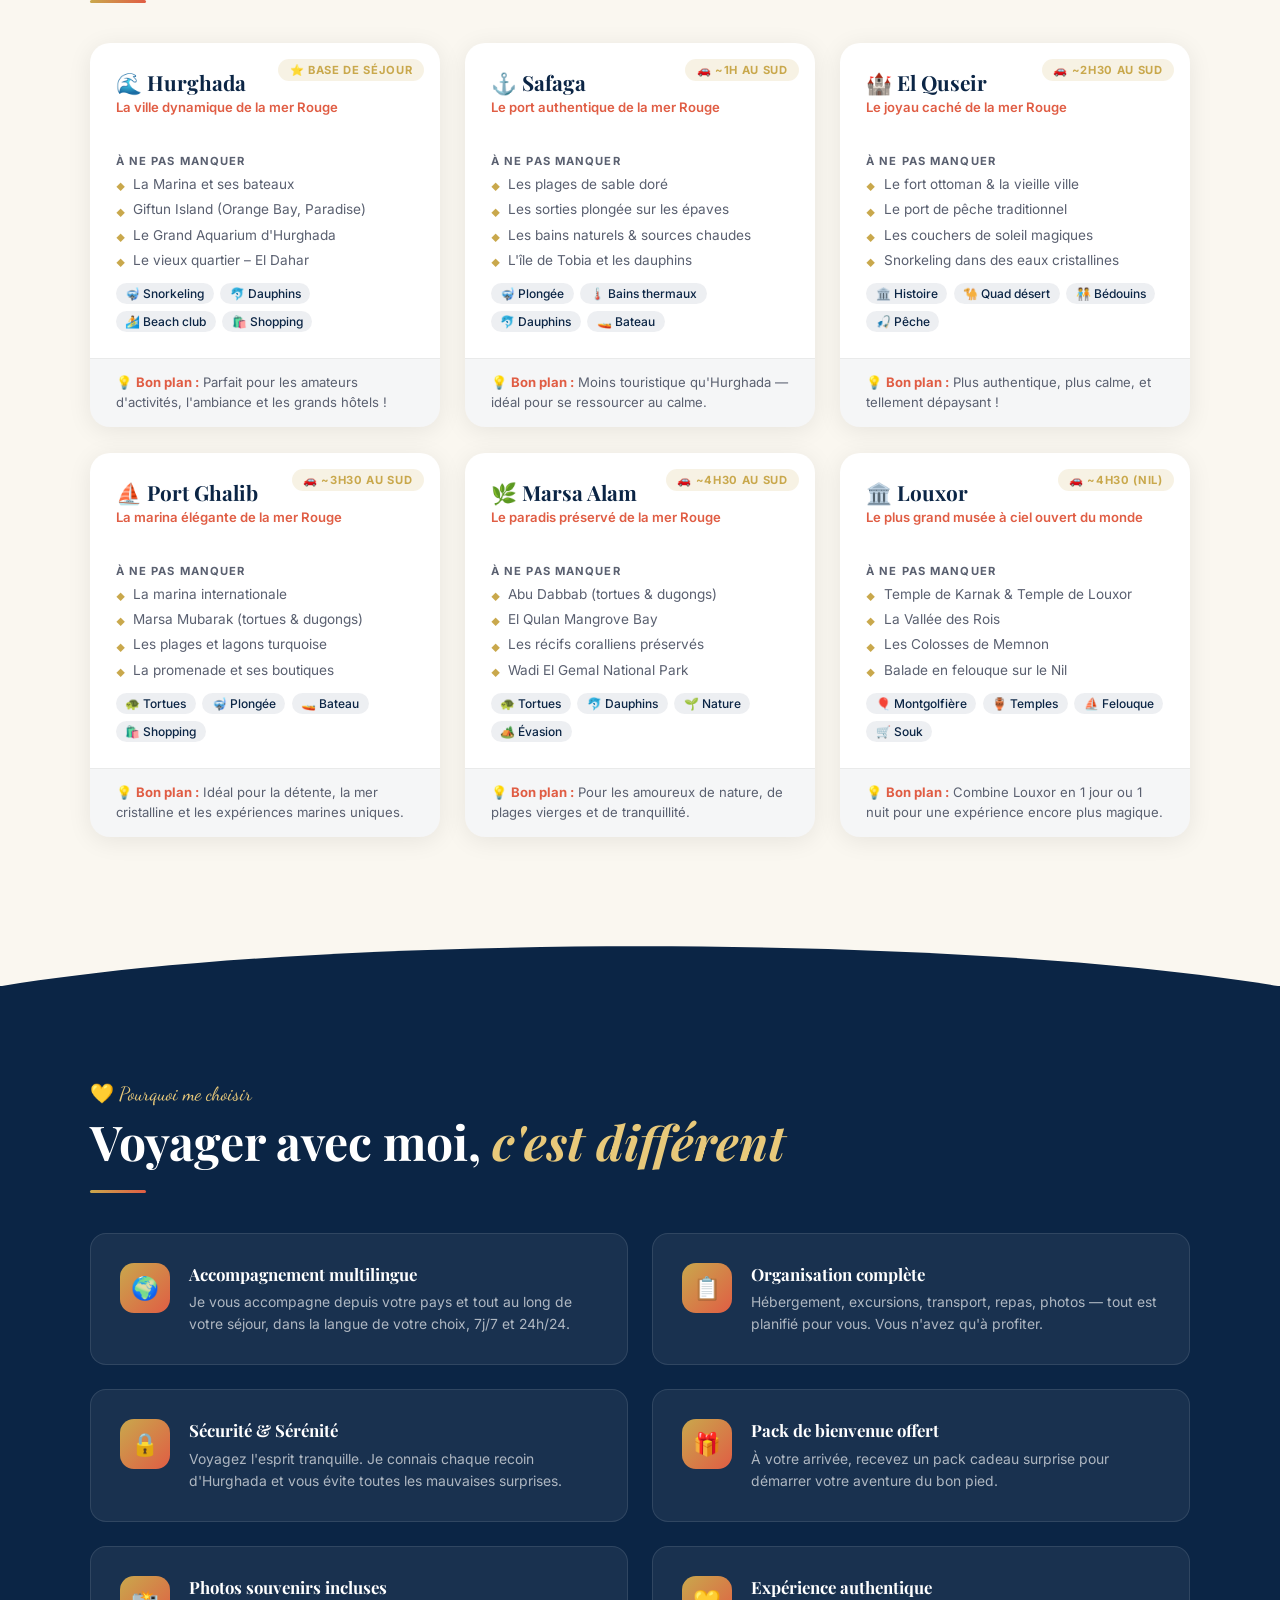
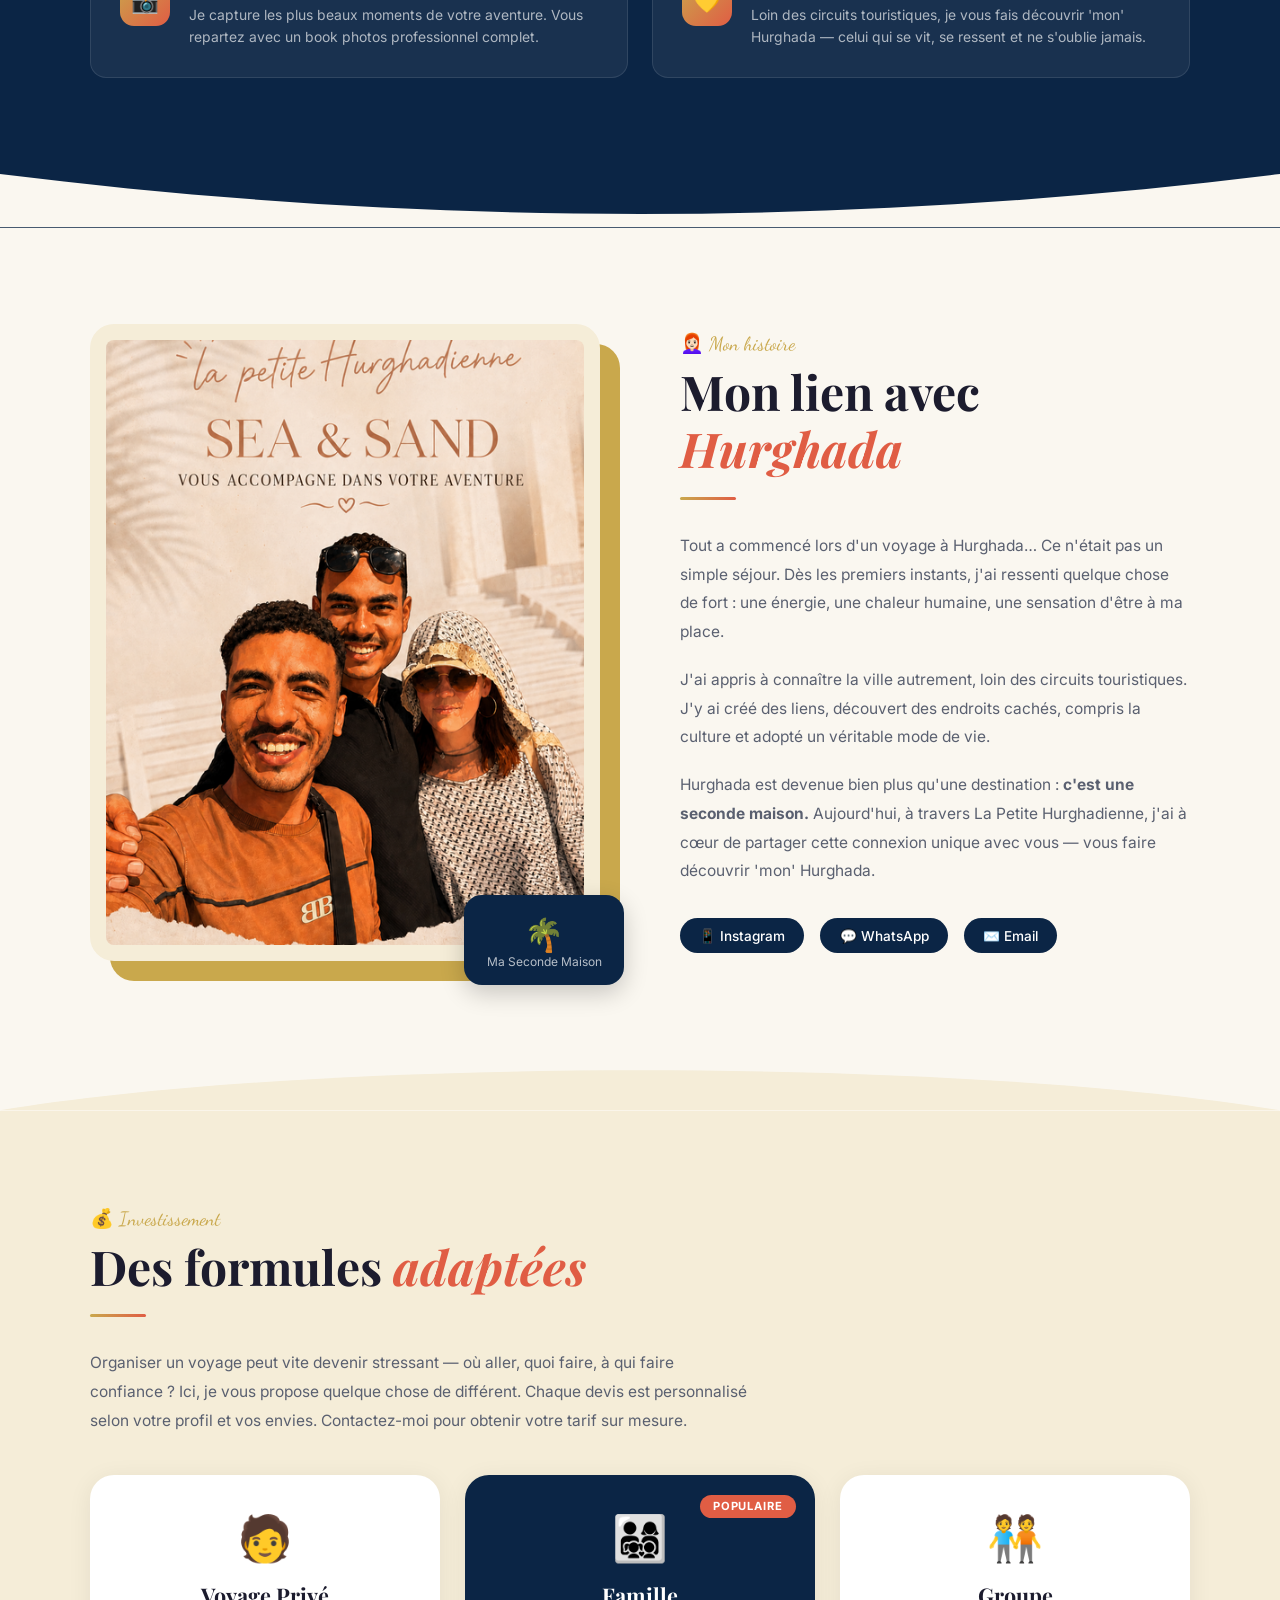
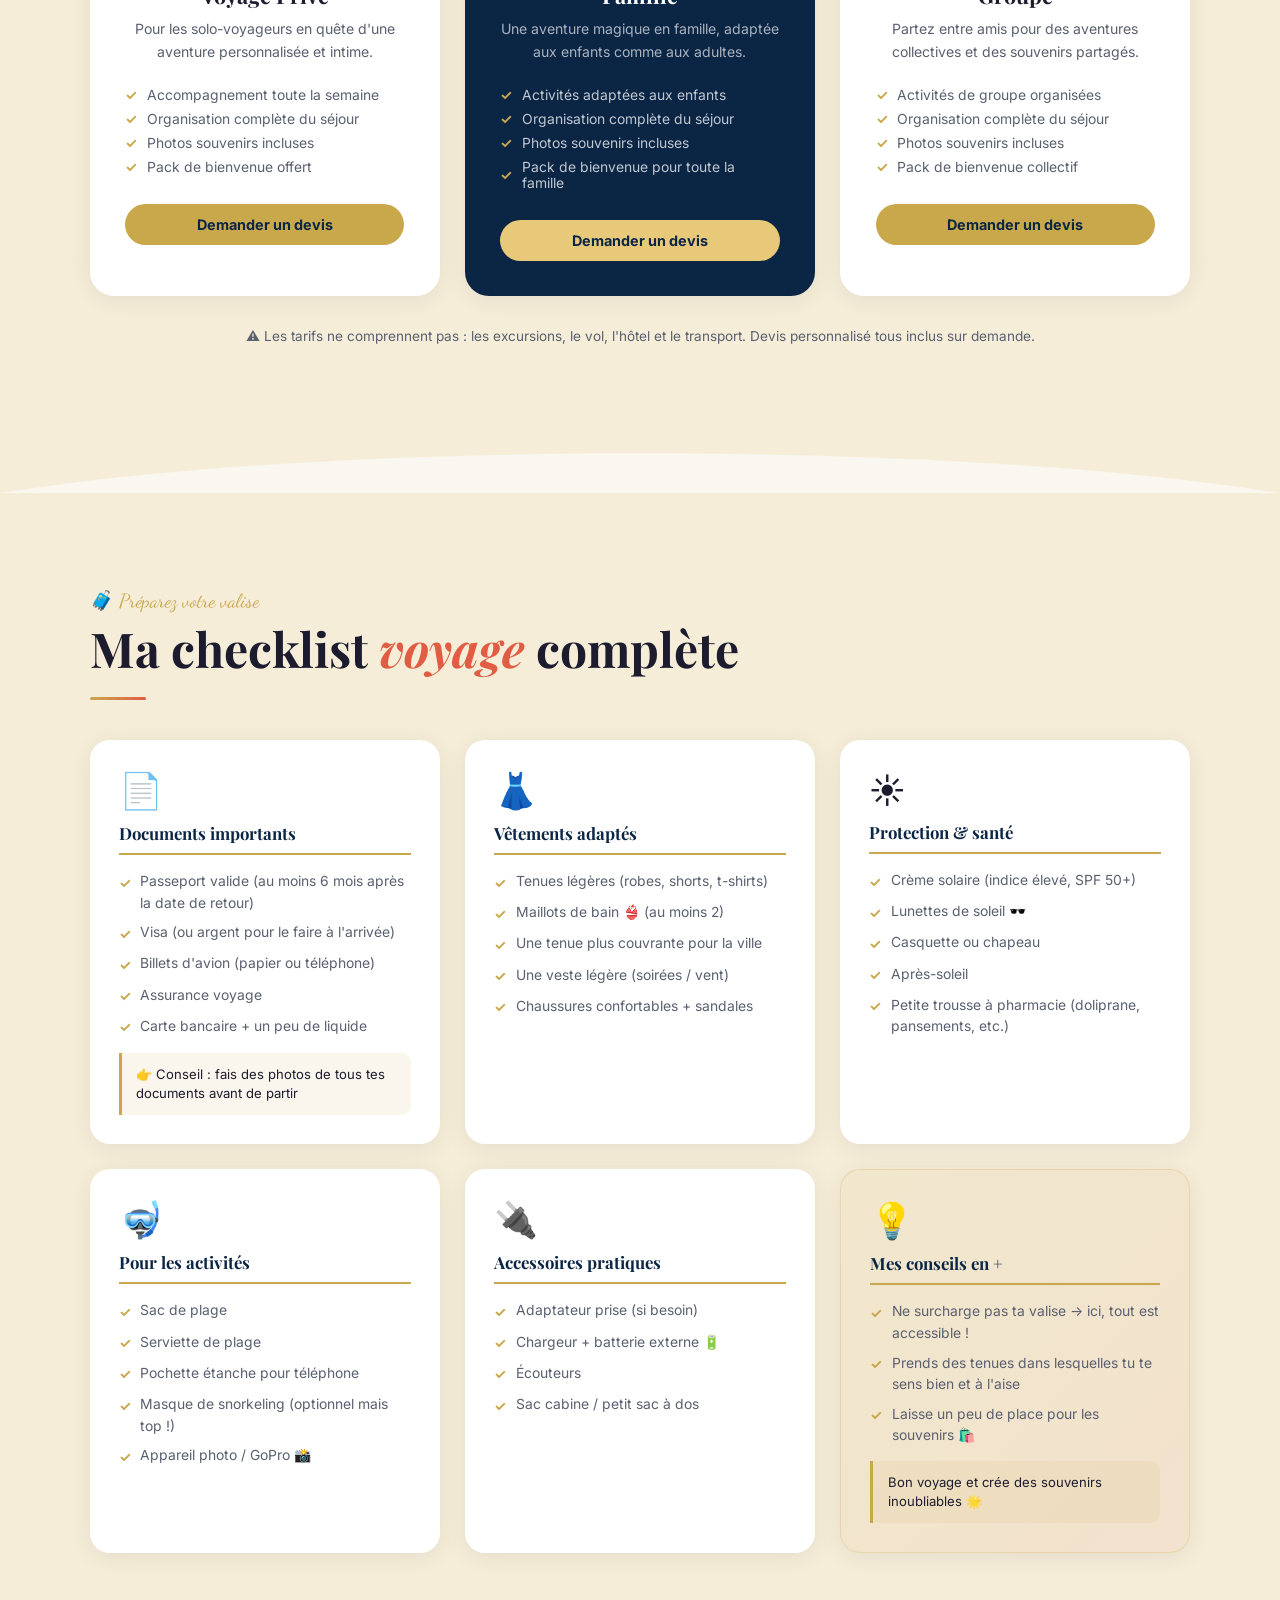
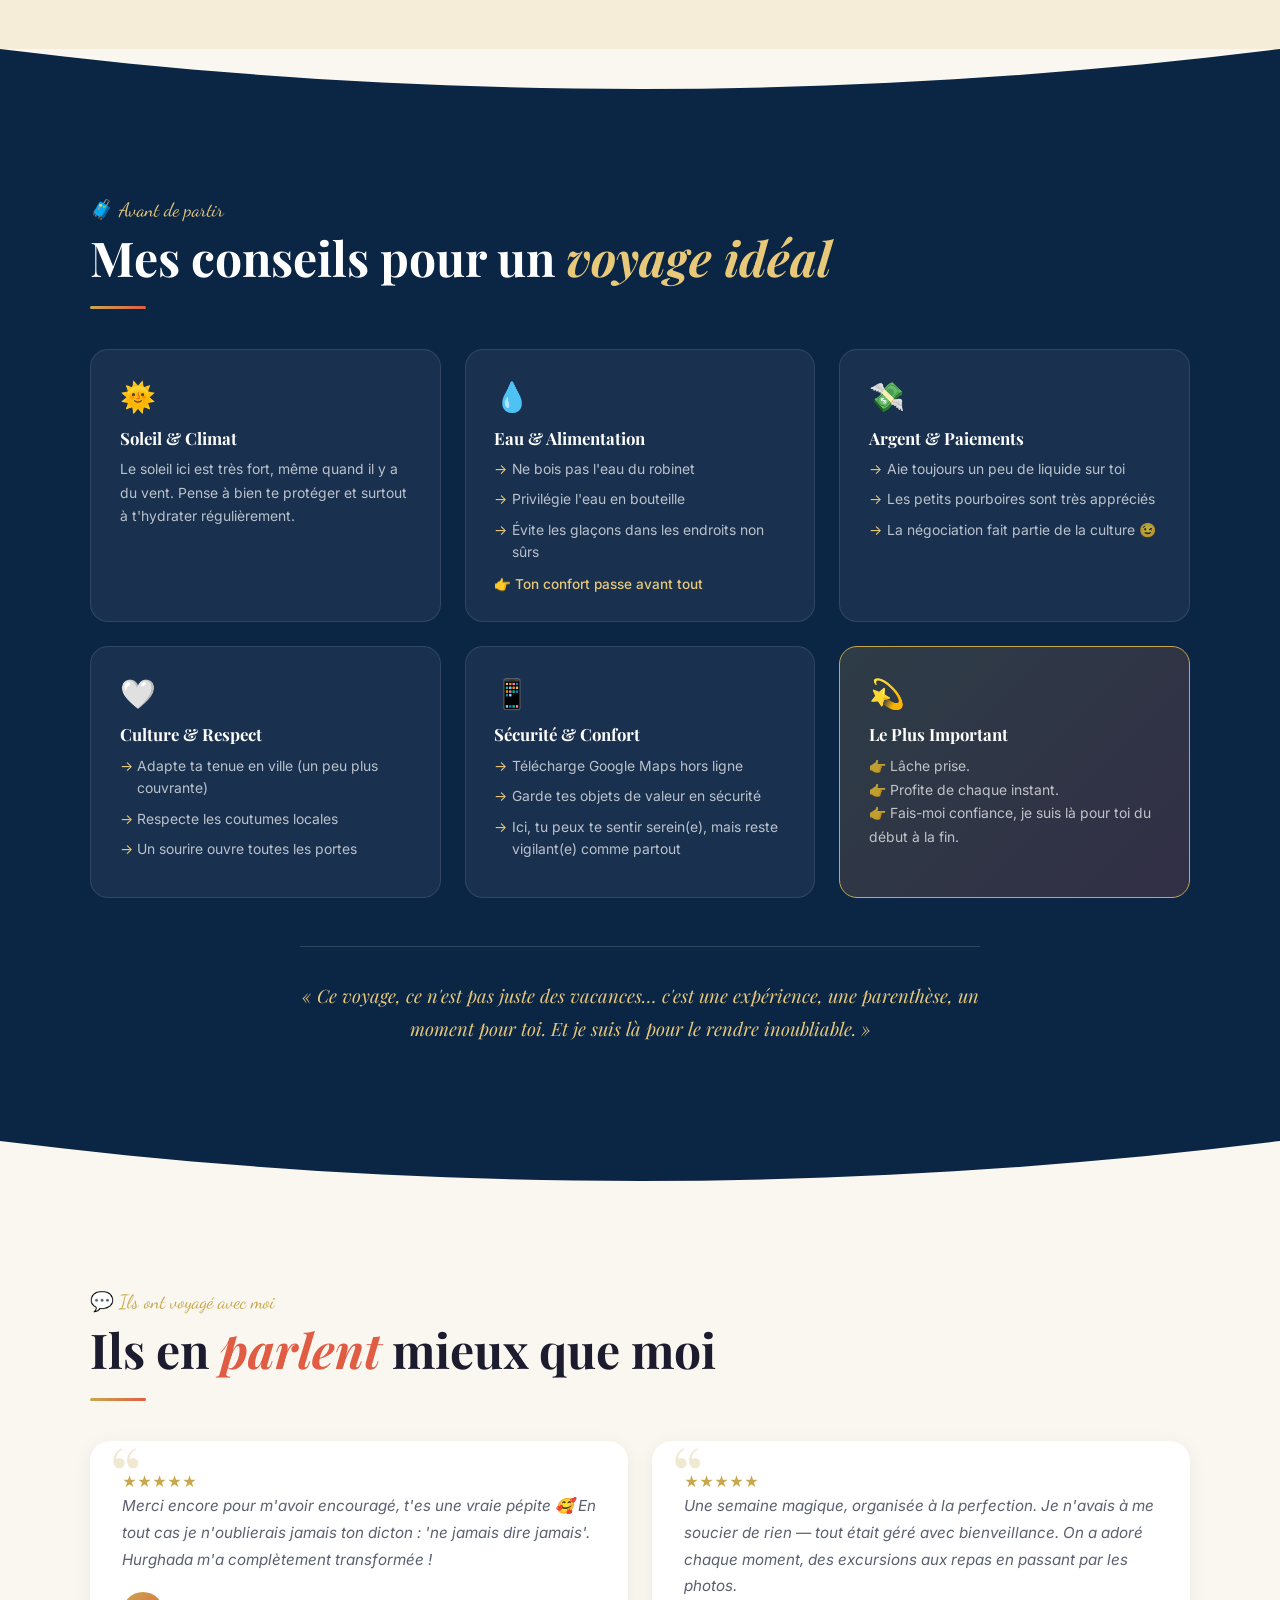
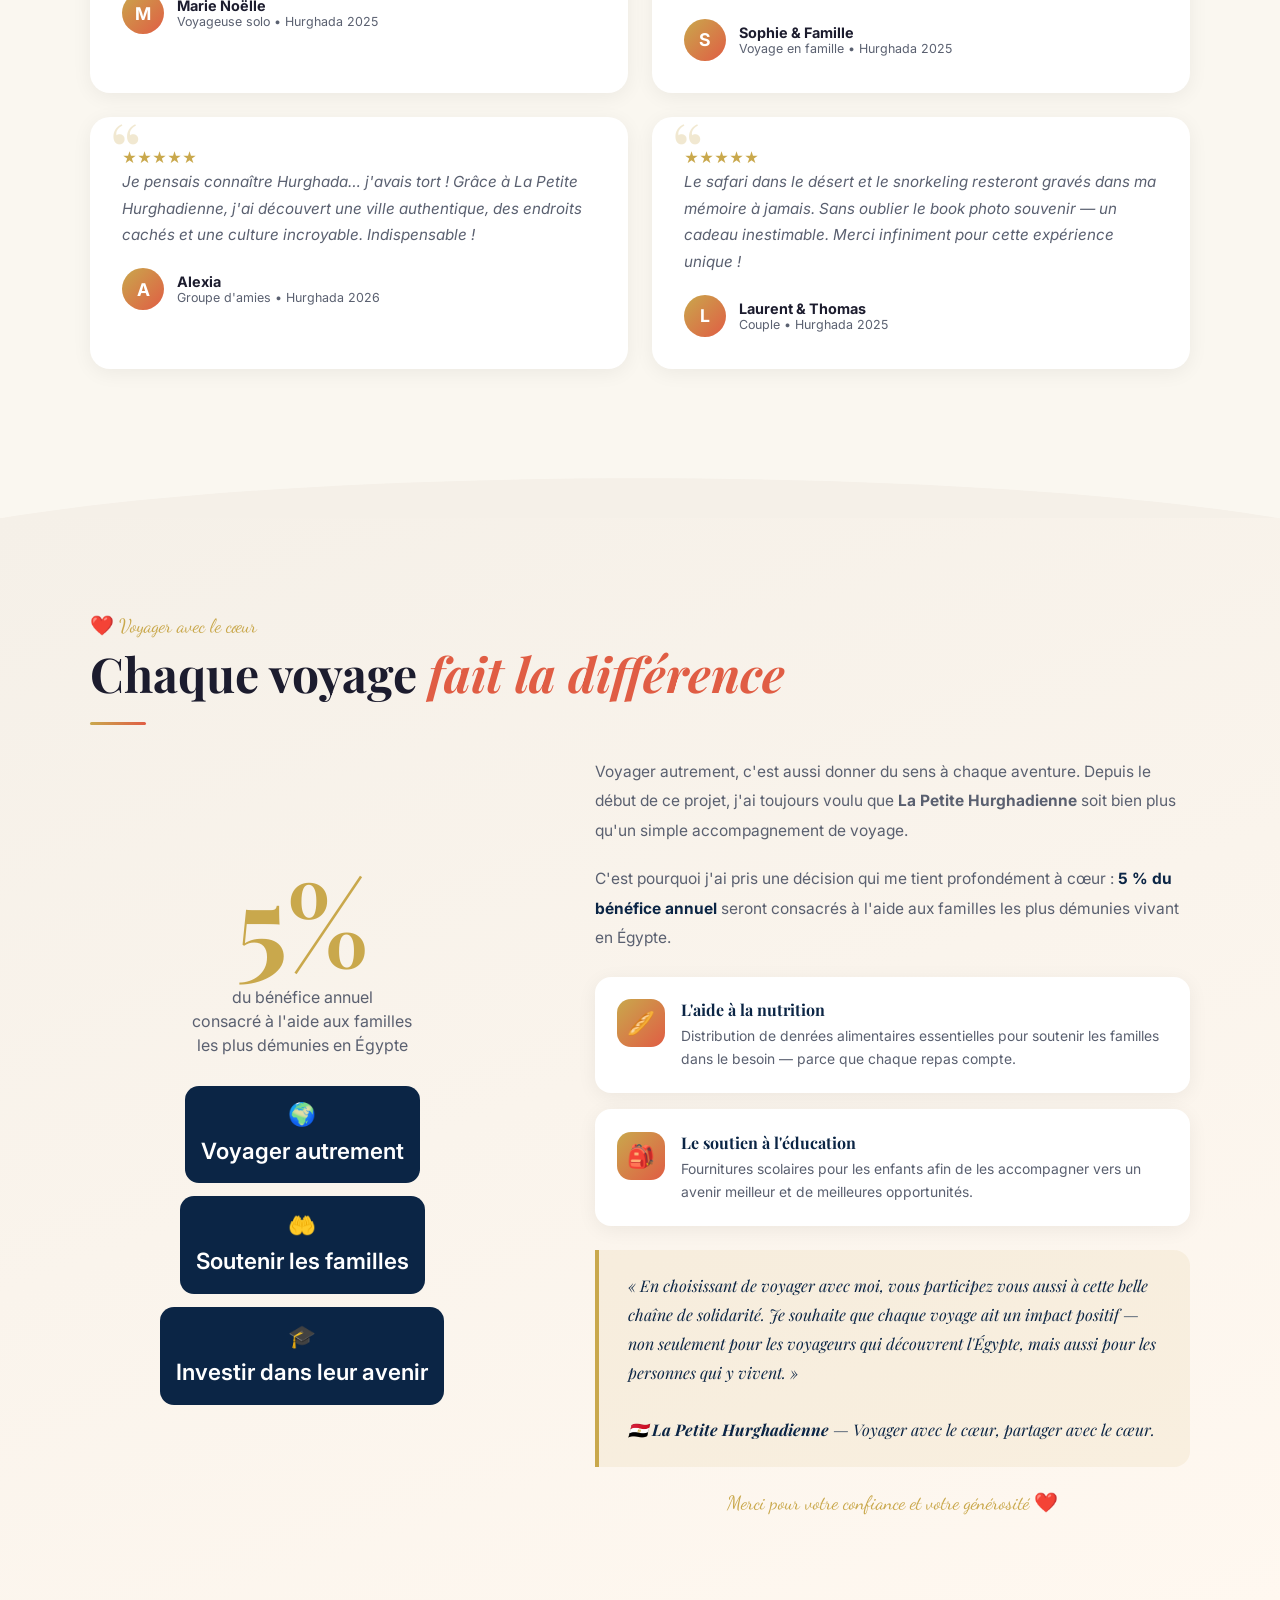
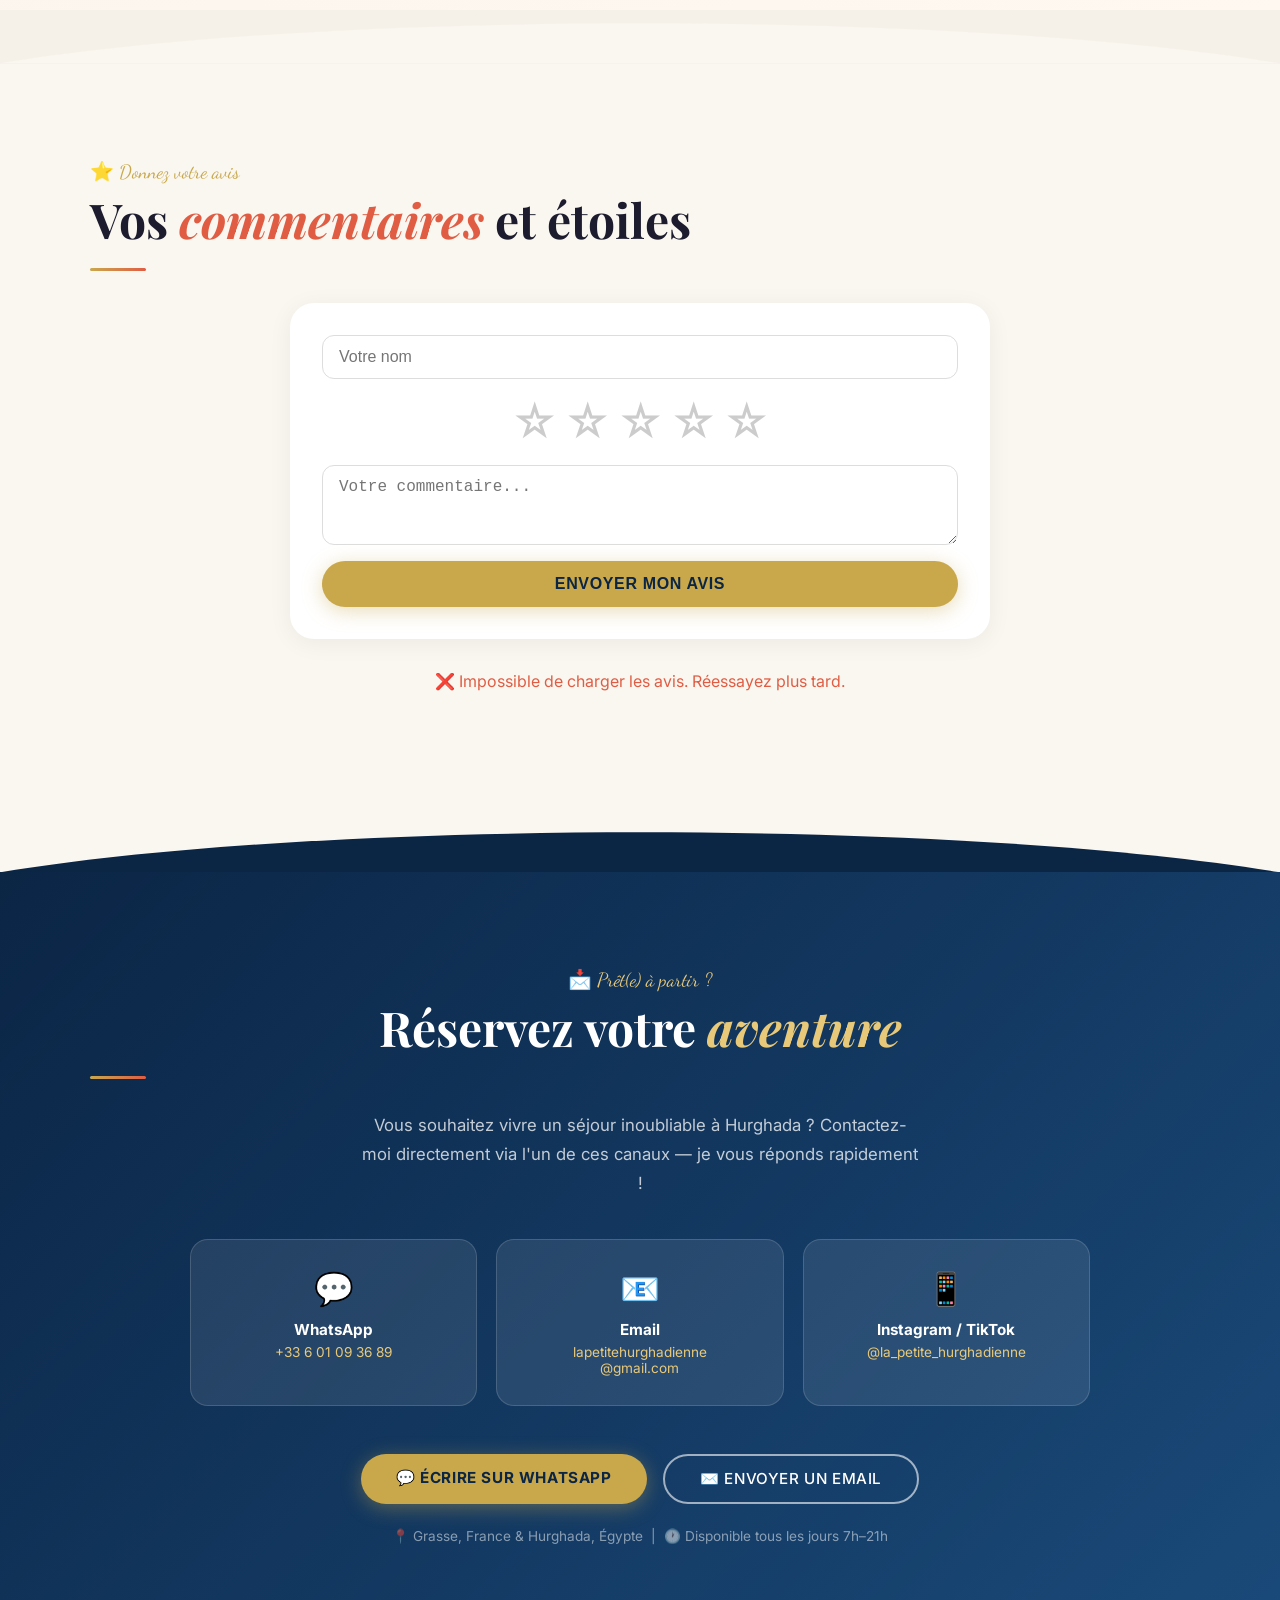
==== commit 689cc3a2: "Add files via upload" ====
--- a/index.html
+++ b/index.html
@@ -354,7 +354,6 @@
     <h2 class="section-title" data-i18n="dest_title">Les villes où je vous emmène <em>en excursion</em></h2>
     <div class="divider-line"></div>
     <div class="dest-grid">
-      <!-- HURGHADA -->
       <div class="dest-card reveal">
         <div class="dest-header">
           <span class="dest-distance" data-i18n="dest_hurghada_badge">⭐ Base de séjour</span>
@@ -378,7 +377,6 @@
         </div>
         <div class="dest-footer" data-i18n="dest_hurghada_tip">💡 <strong>Bon plan :</strong> Parfait pour les amateurs d'activités, l'ambiance et les grands hôtels !</div>
       </div>
-      <!-- SAFAGA -->
       <div class="dest-card reveal">
         <div class="dest-header">
           <span class="dest-distance" data-i18n="dest_safaga_dist">🚗 ~1h au sud</span>
@@ -402,7 +400,6 @@
         </div>
         <div class="dest-footer" data-i18n="dest_safaga_tip">💡 <strong>Bon plan :</strong> Moins touristique qu'Hurghada — idéal pour se ressourcer au calme.</div>
       </div>
-      <!-- EL QUSEIR -->
       <div class="dest-card reveal">
         <div class="dest-header">
           <span class="dest-distance" data-i18n="dest_quseir_dist">🚗 ~2h30 au sud</span>
@@ -426,7 +423,6 @@
         </div>
         <div class="dest-footer" data-i18n="dest_quseir_tip">💡 <strong>Bon plan :</strong> Plus authentique, plus calme, et tellement dépaysant !</div>
       </div>
-      <!-- PORT GHALIB -->
       <div class="dest-card reveal">
         <div class="dest-header">
           <span class="dest-distance" data-i18n="dest_portghalib_dist">🚗 ~3h30 au sud</span>
@@ -450,7 +446,6 @@
         </div>
         <div class="dest-footer" data-i18n="dest_portghalib_tip">💡 <strong>Bon plan :</strong> Idéal pour la détente, la mer cristalline et les expériences marines uniques.</div>
       </div>
-      <!-- MARSA ALAM -->
       <div class="dest-card reveal">
         <div class="dest-header">
           <span class="dest-distance" data-i18n="dest_marsaalam_dist">🚗 ~4h30 au sud</span>
@@ -474,7 +469,6 @@
         </div>
         <div class="dest-footer" data-i18n="dest_marsaalam_tip">💡 <strong>Bon plan :</strong> Pour les amoureux de nature, de plages vierges et de tranquillité.</div>
       </div>
-      <!-- LOUXOR -->
       <div class="dest-card reveal">
         <div class="dest-header">
           <span class="dest-distance" data-i18n="dest_louxor_dist">🚗 ~4h30 (Nil)</span>
@@ -905,26 +899,26 @@
 </section>
 
 <!-- ========================================================== -->
-<!-- ⭐ WAVE + AVIS (تم إضافة هذا القسم الجديد)                   -->
+<!-- ⭐ AVIS & COMMENTAIRES (بدون صور)                           -->
 <!-- ========================================================== -->
 <svg class="wave-divider" viewBox="0 0 1440 60" xmlns="http://www.w3.org/2000/svg" preserveAspectRatio="none" style="background:#f5f0e8">
   <path d="M0,60 C360,0 1080,0 1440,60 L1440,60 L0,60 Z" fill="#FAF7F0"></path>
 </svg>
 
-<!-- ⭐ AVIS & COMMENTAIRES -->
 <section class="section" id="avis" style="background:var(--cream)">
   <div class="section-inner">
     <span class="section-label" data-i18n="avis_label">⭐ Donnez votre avis</span>
     <h2 class="section-title" data-i18n="avis_title">Vos <em>commentaires</em> et étoiles</h2>
     <div class="divider-line"></div>
 
-    <!-- Message de remerciement -->
+    <!-- رسالة شكر -->
     <div id="thankYouMessage" style="display:none;max-width:700px;margin:0 auto 2rem auto;background:linear-gradient(135deg,#e8f5e9,#c8e6c9);border-radius:20px;padding:1.5rem 2rem;text-align:center;border-left:5px solid #4CAF50;box-shadow:0 4px 20px rgba(76,175,80,.2);">
       <div style="font-size:3rem;margin-bottom:.5rem;">🎉</div>
       <h3 style="color:#2e7d32;font-family:'Playfair Display',serif;font-size:1.5rem;margin-bottom:.3rem;" data-i18n="thank_title">Merci pour votre avis !</h3>
-      <p style="color:#388e3c;font-size:1rem;" data-i18n="thank_desc">Votre commentaire a été publié avec succès. Il apparaîtra ci-dessous après rechargement.</p>
-    </div>
-
+      <p style="color:#388e3c;font-size:1rem;" data-i18n="thank_desc">Votre commentaire a été publié avec succès.</p>
+    </div>
+
+    <!-- نموذج التعليق -->
     <div style="max-width:700px;margin:0 auto;background:#fff;border-radius:24px;padding:2rem;box-shadow:0 4px 24px rgba(0,0,0,.06)">
       <div style="display:flex;flex-direction:column;gap:1rem;">
         <input type="text" id="avisName" placeholder="Votre nom" style="padding:12px 16px;border-radius:12px;border:1px solid #ddd;font-size:1rem;transition:border .3s;" onfocus="this.style.borderColor='var(--gold)'" onblur="this.style.borderColor='#ddd'">
@@ -939,29 +933,15 @@
         
         <textarea id="avisText" rows="3" placeholder="Votre commentaire..." style="padding:12px 16px;border-radius:12px;border:1px solid #ddd;font-size:1rem;resize:vertical;transition:border .3s;" onfocus="this.style.borderColor='var(--gold)'" onblur="this.style.borderColor='#ddd'"></textarea>
         
-        <!-- Champ de téléchargement d'image -->
-        <div style="display:flex;align-items:center;gap:1rem;flex-wrap:wrap;">
-          <label for="avisImage" style="display:flex;align-items:center;gap:0.5rem;background:#f0f0f0;padding:8px 16px;border-radius:30px;cursor:pointer;font-size:.9rem;transition:background .3s;border:1px dashed #bbb;" onmouseover="this.style.background='#e0e0e0'" onmouseout="this.style.background='#f0f0f0'">
-            🖼️ Ajouter une photo
-            <input type="file" id="avisImage" accept="image/*" style="display:none;" onchange="updateImagePreview(this)">
-          </label>
-          <span id="imageFileName" style="font-size:.8rem;color:var(--text-muted);">Aucune image sélectionnée</span>
-          <span id="imagePreview" style="display:none;position:relative;">
-            <img id="previewImg" src="#" alt="Aperçu" style="width:60px;height:60px;object-fit:cover;border-radius:12px;border:2px solid var(--gold);">
-            <span onclick="removeImage()" style="position:absolute;top:-6px;right:-6px;background:var(--coral);color:#fff;border-radius:50%;width:20px;height:20px;font-size:12px;display:flex;align-items:center;justify-content:center;cursor:pointer;font-weight:700;">✕</span>
-          </span>
-        </div>
-        
         <button onclick="submitAvis()" class="btn-primary" style="border:none;cursor:pointer;padding:14px;font-size:1rem;transition:transform .2s, box-shadow .2s;" id="submitAvisBtn" data-i18n="avis_submit">📤 Envoyer mon avis</button>
       </div>
     </div>
 
     <div id="avisList" style="max-width:700px;margin:2rem auto;display:flex;flex-direction:column;gap:1.2rem;">
-      <!-- Les avis apparaîtront ici dynamiquement -->
-    </div>
-  </div>
-</section>
-<!-- ========================================================== -->
+      <!-- تظهر التعليقات هنا -->
+    </div>
+  </div>
+</section>
 
 <!-- WAVE -->
 <svg class="wave-divider" viewBox="0 0 1440 60" xmlns="http://www.w3.org/2000/svg" preserveAspectRatio="none" style="background:#FAF7F0">
--- a/style.css
+++ b/style.css
@@ -71,722 +71,12 @@
   transition: .3s;
 }
 
-/* ─── HERO ─── */
-#hero {
-  position: relative; min-height: 100vh;
-  display: flex; align-items: center; justify-content: center;
-  overflow: hidden;
-}
-
-.hero-bg {
-  position: absolute; inset: 0; z-index: 0;
-  background:
-    linear-gradient(165deg, rgba(11,37,69,.88) 0%, rgba(11,37,69,.55) 50%, rgba(0,0,0,.3) 100%),
-    url('https://images.unsplash.com/photo-1575651852379-00e45e9e6ea5?w=1600&q=80') center/cover no-repeat;
-}
-
-.hero-particles {
-  position: absolute; inset: 0; z-index: 1; overflow: hidden;
-}
-.hero-particles span {
-  position: absolute; width: 3px; height: 3px;
-  background: var(--gold-light); border-radius: 50%; opacity: 0;
-  animation: sparkle 6s infinite;
-}
-@keyframes sparkle {
-  0%   { opacity: 0; transform: translateY(0) scale(1); }
-  50%  { opacity: .9; }
-  100% { opacity: 0; transform: translateY(-120px) scale(.3); }
-}
-
-.hero-content {
-  position: relative; z-index: 2; text-align: center;
-  padding: 2rem 1.5rem; max-width: 820px;
-}
-.hero-eyebrow {
-  display: inline-block;
-  font-family: 'Dancing Script', cursive;
-  font-size: 1.4rem; color: var(--gold-light);
-  margin-bottom: 1rem;
-  animation: fadeUp .8s ease both;
-}
-.hero-title {
-  font-family: 'Playfair Display', serif;
-  font-size: clamp(2.8rem, 7vw, 5.2rem);
-  font-weight: 700; line-height: 1.1;
-  color: #fff; margin-bottom: 1.4rem;
-  animation: fadeUp .9s .15s ease both;
-}
-.hero-title em { font-style: italic; color: var(--gold-light); }
-.hero-sub {
-  font-size: 1.05rem; color: rgba(255,255,255,.82);
-  line-height: 1.75; max-width: 580px; margin: 0 auto 2.4rem;
-  animation: fadeUp 1s .3s ease both;
-}
-.hero-btns {
-  display: flex; gap: 1rem; justify-content: center; flex-wrap: wrap;
-  animation: fadeUp 1s .45s ease both;
-}
-.btn-primary {
-  background: var(--gold); color: var(--deep-ocean);
-  padding: .85rem 2.2rem; border-radius: 50px;
-  font-weight: 700; font-size: .95rem; text-decoration: none;
-  letter-spacing: .04em; text-transform: uppercase;
-  transition: transform .2s, box-shadow .2s, background .2s;
-  box-shadow: 0 4px 20px rgba(201,168,76,.4);
-}
-.btn-primary:hover {
-  transform: translateY(-2px);
-  box-shadow: 0 8px 30px rgba(201,168,76,.5);
-  background: var(--gold-light);
-}
-.btn-ghost {
-  border: 2px solid rgba(255,255,255,.6);
-  color: #fff; padding: .83rem 2.2rem; border-radius: 50px;
-  font-size: .95rem; text-decoration: none; letter-spacing: .04em;
-  text-transform: uppercase; font-weight: 500;
-  transition: border-color .2s, background .2s;
-}
-.btn-ghost:hover {
-  border-color: var(--gold-light);
-  background: rgba(201,168,76,.15);
-}
-
-.hero-scroll {
-  position: absolute; bottom: 2.5rem; left: 50%; transform: translateX(-50%);
-  z-index: 2; display: flex; flex-direction: column; align-items: center; gap: .5rem;
-}
-.hero-scroll span { font-size: .7rem; color: rgba(255,255,255,.5); letter-spacing: .15em; text-transform: uppercase; }
-.scroll-dot {
-  width: 28px; height: 44px; border: 2px solid rgba(255,255,255,.3);
-  border-radius: 14px; position: relative;
-}
-.scroll-dot::after {
-  content: ''; position: absolute; top: 8px; left: 50%; transform: translateX(-50%);
-  width: 5px; height: 5px; background: var(--gold-light); border-radius: 50%;
-  animation: scrollDown 2s infinite;
-}
-@keyframes scrollDown {
-  0%   { top: 8px; opacity: 1; }
-  100% { top: 26px; opacity: 0; }
-}
-
-@keyframes fadeUp {
-  from { opacity: 0; transform: translateY(24px); }
-  to   { opacity: 1; transform: translateY(0); }
-}
-
-/* ─── WAVE DIVIDER ─── */
-.wave-divider { display: block; width: 100%; line-height: 0; }
-
-/* ─── SECTION WRAPPER ─── */
-.section { padding: 6rem 2rem; }
-.section-inner { max-width: 1100px; margin: 0 auto; }
-.section-label {
-  font-family: 'Dancing Script', cursive;
-  font-size: 1.2rem; color: var(--gold);
-  display: block; margin-bottom: .5rem;
-}
-.section-title {
-  font-family: 'Playfair Display', serif;
-  font-size: clamp(2rem, 4vw, 3rem);
-  font-weight: 700; line-height: 1.2;
-}
-.section-title em { color: var(--coral); font-style: italic; }
-.divider-line {
-  width: 56px; height: 3px;
-  background: linear-gradient(90deg, var(--gold), var(--coral));
-  border-radius: 2px; margin: 1.2rem 0 2rem;
-}
-
-/* ─── HIGHLIGHTS STRIP ─── */
-.highlights {
-  background: var(--deep-ocean);
-  padding: 2.8rem 2rem;
-}
-.highlights-inner {
-  max-width: 1100px; margin: 0 auto;
-  display: grid; grid-template-columns: repeat(4,1fr); gap: 1.5rem;
-}
-.highlight-card {
-  text-align: center; padding: 1.2rem .5rem;
-  border-right: 1px solid rgba(255,255,255,.1);
-}
-.highlight-card:last-child { border-right: none; }
-.highlight-icon { font-size: 2.2rem; margin-bottom: .6rem; }
-.highlight-val {
-  font-family: 'Playfair Display', serif;
-  font-size: 2rem; font-weight: 700; color: var(--gold-light);
-}
-.highlight-label { font-size: .82rem; color: rgba(255,255,255,.65); margin-top: .2rem; }
-
-/* ─── EXPERIENCES ─── */
-#experiences { background: var(--cream); }
-.exp-grid {
-  display: grid; grid-template-columns: repeat(3,1fr); gap: 1.6rem;
-  margin-top: 2.5rem;
-}
-.exp-card {
-  background: #fff; border-radius: 20px;
-  overflow: hidden;
-  box-shadow: 0 4px 24px rgba(0,0,0,.07);
-  transition: transform .3s, box-shadow .3s;
-  position: relative;
-}
-.exp-card:hover { transform: translateY(-6px); box-shadow: 0 12px 40px rgba(0,0,0,.13); }
-.exp-img {
-  width: 100%; height: 200px; object-fit: cover;
-  display: block; background: var(--sand);
-}
-.exp-emoji-header {
-  width: 100%; height: 200px;
-  display: flex; align-items: center; justify-content: center;
-  font-size: 5rem;
-}
-.exp-body { padding: 1.4rem 1.5rem 1.6rem; }
-.exp-badge {
-  display: inline-block;
-  background: rgba(201,168,76,.12); color: var(--gold);
-  font-size: .72rem; font-weight: 700; letter-spacing: .1em;
-  text-transform: uppercase; padding: .25rem .7rem; border-radius: 20px;
-  margin-bottom: .8rem;
-}
-.exp-title {
-  font-family: 'Playfair Display', serif;
-  font-size: 1.2rem; font-weight: 700; margin-bottom: .5rem;
-}
-.exp-desc { font-size: .88rem; color: var(--text-muted); line-height: 1.65; }
-.exp-card::after {
-  content: ''; position: absolute; bottom: 0; left: 0; right: 0; height: 3px;
-  background: linear-gradient(90deg, var(--gold), var(--coral));
-  transform: scaleX(0); transform-origin: left;
-  transition: transform .4s ease;
-}
-.exp-card:hover::after { transform: scaleX(1); }
-
-/* ─── PROGRAMME ─── */
-#programme { background: var(--sand); }
-.timeline { position: relative; margin-top: 3rem; }
-.timeline::before {
-  content: ''; position: absolute; left: 50%; top: 0; bottom: 0;
-  width: 2px; background: linear-gradient(to bottom, var(--gold), var(--coral));
-  transform: translateX(-50%);
-}
-.day {
-  display: flex; align-items: flex-start; gap: 2rem;
-  margin-bottom: 3.5rem; position: relative;
-}
-.day:nth-child(even) { flex-direction: row-reverse; }
-.day-content {
-  flex: 1; background: #fff;
-  border-radius: 20px; padding: 1.8rem 2rem;
-  box-shadow: 0 4px 24px rgba(0,0,0,.07);
-  position: relative;
-}
-.day:nth-child(odd) .day-content { margin-right: calc(50% + 1.5rem); }
-.day:nth-child(even) .day-content { margin-left: calc(50% + 1.5rem); }
-.day-dot {
-  position: absolute; left: 50%; top: 1.6rem;
-  transform: translateX(-50%);
-  width: 48px; height: 48px;
-  background: linear-gradient(135deg, var(--gold), var(--coral));
-  border-radius: 50%; display: flex; align-items: center; justify-content: center;
-  font-size: 1.3rem; z-index: 2;
-  box-shadow: 0 4px 16px rgba(201,168,76,.4);
-}
-.day-number {
-  font-family: 'Dancing Script', cursive;
-  font-size: 1rem; color: var(--gold); margin-bottom: .3rem;
-}
-.day-title {
-  font-family: 'Playfair Display', serif;
-  font-size: 1.25rem; font-weight: 700; margin-bottom: .8rem;
-}
-.day-list { list-style: none; }
-.day-list li {
-  display: flex; align-items: flex-start; gap: .6rem;
-  font-size: .9rem; color: var(--text-muted);
-  line-height: 1.5; margin-bottom: .4rem;
-}
-.day-list li::before { content: '→'; color: var(--gold); flex-shrink: 0; margin-top: .05rem; }
-
-/* ─── WHY CHOOSE ─── */
-#pourquoi { background: var(--deep-ocean); color: #fff; }
-#pourquoi .section-title { color: #fff; }
-#pourquoi .section-label { color: var(--gold-light); }
-.features-grid {
-  display: grid; grid-template-columns: repeat(2,1fr); gap: 1.5rem;
-  margin-top: 2.5rem;
-}
-.feature {
-  background: rgba(255,255,255,.06);
-  border: 1px solid rgba(255,255,255,.1);
-  border-radius: 16px; padding: 1.8rem;
-  display: flex; gap: 1.2rem; align-items: flex-start;
-  transition: background .3s;
-}
-.feature:hover { background: rgba(255,255,255,.1); }
-.feature-icon {
-  width: 50px; height: 50px; border-radius: 14px; flex-shrink: 0;
-  background: linear-gradient(135deg, var(--gold), var(--coral));
-  display: flex; align-items: center; justify-content: center; font-size: 1.4rem;
-}
-.feature-title {
-  font-family: 'Playfair Display', serif;
-  font-size: 1.05rem; font-weight: 700; margin-bottom: .4rem;
-}
-.feature-desc { font-size: .87rem; color: rgba(255,255,255,.65); line-height: 1.6; }
-
-/* ─── ABOUT ─── */
-#about { background: var(--cream); }
-.about-wrap {
-  display: grid; grid-template-columns: 1fr 1fr; gap: 5rem; align-items: center;
-}
-.about-img-wrap {
-  position: relative; border-radius: 24px; overflow: visible;
-}
-.about-img-box {
-  width: 100%; aspect-ratio: 4/5; border-radius: 24px; overflow: hidden;
-  background: var(--sand);
-  display: flex; align-items: center; justify-content: center; font-size: 8rem;
-  box-shadow: 20px 20px 0 var(--gold);
-}
-.about-img {
-  width: 100%; height: 100%; object-fit: cover; display: block; border-radius: 24px;
-  font-size: .8rem; color: var(--text-muted); text-align: center; padding: 1rem;
-}
-.about-badge {
-  position: absolute; bottom: -1.5rem; right: -1.5rem;
-  background: var(--deep-ocean); color: #fff;
-  border-radius: 18px; padding: 1rem 1.4rem; text-align: center;
-  box-shadow: 0 8px 24px rgba(0,0,0,.2);
-}
-.about-badge-num {
-  font-family: 'Playfair Display', serif;
-  font-size: 2rem; font-weight: 700; color: var(--gold-light);
-}
-.about-badge-txt { font-size: .75rem; color: rgba(255,255,255,.7); }
-.about-text p {
-  font-size: .97rem; color: var(--text-muted); line-height: 1.85;
-  margin-bottom: 1.2rem;
-}
-.about-contacts { margin-top: 2rem; display: flex; flex-wrap: wrap; gap: 1rem; }
-.contact-chip {
-  display: flex; align-items: center; gap: .6rem;
-  background: var(--deep-ocean); color: #fff;
-  padding: .6rem 1.2rem; border-radius: 50px; text-decoration: none;
-  font-size: .85rem; font-weight: 500; transition: transform .2s, background .2s;
-}
-.contact-chip:hover { transform: translateY(-2px); background: var(--mid-ocean); }
-
-/* ─── TARIFS ─── */
-#tarifs { background: var(--sand); }
-.tarifs-intro {
-  font-size: .97rem; color: var(--text-muted); line-height: 1.85;
-  max-width: 660px; margin-bottom: 2.5rem;
-}
-.tarifs-grid { display: grid; grid-template-columns: repeat(3,1fr); gap: 1.6rem; }
-.tarif-card {
-  background: #fff; border-radius: 24px; padding: 2.2rem;
-  text-align: center; position: relative; overflow: hidden;
-  box-shadow: 0 4px 24px rgba(0,0,0,.07);
-  transition: transform .3s;
-}
-.tarif-card:hover { transform: translateY(-5px); }
-.tarif-card.featured {
-  background: var(--deep-ocean); color: #fff;
-}
-.tarif-badge {
-  position: absolute; top: 1.2rem; right: 1.2rem;
-  background: var(--coral); color: #fff;
-  font-size: .7rem; font-weight: 700; letter-spacing: .08em;
-  padding: .3rem .8rem; border-radius: 20px; text-transform: uppercase;
-}
-.tarif-icon { font-size: 2.8rem; margin-bottom: 1rem; }
-.tarif-name {
-  font-family: 'Playfair Display', serif;
-  font-size: 1.35rem; font-weight: 700; margin-bottom: .5rem;
-}
-.tarif-card.featured .tarif-name { color: #fff; }
-.tarif-desc { font-size: .88rem; color: var(--text-muted); line-height: 1.65; margin-bottom: 1.5rem; }
-.tarif-card.featured .tarif-desc { color: rgba(255,255,255,.65); }
-.tarif-includes { text-align: left; }
-.tarif-item {
-  display: flex; align-items: center; gap: .6rem;
-  font-size: .87rem; color: var(--text-muted);
-  margin-bottom: .5rem;
-}
-.tarif-card.featured .tarif-item { color: rgba(255,255,255,.75); }
-.tarif-item::before { content: '✓'; color: var(--gold); font-weight: 700; }
-.tarif-cta {
-  display: block; margin-top: 1.8rem;
-  background: var(--gold); color: var(--deep-ocean);
-  padding: .75rem; border-radius: 50px;
-  font-weight: 700; font-size: .9rem; text-decoration: none;
-  transition: background .2s;
-}
-.tarif-cta:hover { background: var(--gold-light); }
-.tarif-card.featured .tarif-cta { background: var(--gold-light); }
-
-/* ─── TESTIMONIALS ─── */
-#temoignages { background: var(--cream); }
-.testi-grid { display: grid; grid-template-columns: repeat(2,1fr); gap: 1.5rem; margin-top: 2.5rem; }
-.testi-card {
-  background: #fff; border-radius: 20px; padding: 2rem;
-  box-shadow: 0 4px 20px rgba(0,0,0,.06); position: relative;
-}
-.testi-card::before {
-  content: '\201C';
-  font-family: 'Playfair Display', serif; font-size: 5rem;
-  color: var(--gold); line-height: 1;
-  position: absolute; top: -.5rem; left: 1.2rem; opacity: .25;
-}
-.testi-text {
-  font-size: .95rem; color: var(--text-muted);
-  line-height: 1.75; margin-bottom: 1.2rem; font-style: italic;
-}
-.testi-author { display: flex; align-items: center; gap: .8rem; }
-.testi-avatar {
-  width: 42px; height: 42px; border-radius: 50%;
-  background: linear-gradient(135deg, var(--gold), var(--coral));
-  display: flex; align-items: center; justify-content: center;
-  font-size: 1.1rem; color: #fff; font-weight: 700;
-}
-.testi-name { font-weight: 700; font-size: .9rem; }
-.testi-meta { font-size: .78rem; color: var(--text-muted); }
-.testi-stars { color: var(--gold); font-size: .9rem; margin-bottom: .2rem; }
-
-/* ─── CONTACT / CTA ─── */
-#contact {
-  background: linear-gradient(135deg, var(--deep-ocean) 0%, var(--mid-ocean) 100%);
-  color: #fff; text-align: center;
-}
-#contact .section-title { color: #fff; }
-#contact .section-label { color: var(--gold-light); }
-.cta-desc {
-  font-size: 1.05rem; color: rgba(255,255,255,.75);
-  max-width: 560px; margin: .5rem auto 2.5rem; line-height: 1.75;
-}
-.cta-cards {
-  display: grid; grid-template-columns: repeat(3,1fr); gap: 1.2rem;
-  max-width: 900px; margin: 0 auto 3rem;
-}
-.cta-card {
-  background: rgba(255,255,255,.09);
-  border: 1px solid rgba(255,255,255,.15);
-  border-radius: 18px; padding: 1.8rem 1.4rem; text-align: center;
-}
-.cta-card-icon { font-size: 2rem; margin-bottom: .8rem; }
-.cta-card-title { font-weight: 700; font-size: .95rem; margin-bottom: .3rem; }
-.cta-card-info { font-size: .85rem; color: rgba(255,255,255,.6); }
-.cta-card a { color: var(--gold-light); text-decoration: none; }
-.cta-card a:hover { text-decoration: underline; }
-.cta-info {
-  font-size: .85rem; color: rgba(255,255,255,.5); margin-top: 1.5rem;
-}
-
-/* ─── FOOTER ─── */
-footer {
-  background: #060e1a; color: rgba(255,255,255,.45);
-  text-align: center; padding: 2rem 1.5rem;
-  font-size: .82rem;
-}
-footer a { color: var(--gold-light); text-decoration: none; }
-
-/* ─── FLOATING WA ─── */
-.float-wa {
-  position: fixed; bottom: 2rem; right: 2rem; z-index: 900;
-  width: 58px; height: 58px; border-radius: 50%;
-  background: #25D366; display: flex; align-items: center; justify-content: center;
-  font-size: 1.7rem; text-decoration: none;
-  box-shadow: 0 6px 24px rgba(37,211,102,.5);
-  animation: waPulse 3s infinite;
-}
-@keyframes waPulse {
-  0%, 100% { box-shadow: 0 6px 24px rgba(37,211,102,.5); }
-  50%       { box-shadow: 0 6px 40px rgba(37,211,102,.8); }
-}
-
-/* ─── SCROLL REVEAL ─── */
-.reveal { opacity: 0; transform: translateY(30px); transition: opacity .7s ease, transform .7s ease; }
-.reveal.visible { opacity: 1; transform: translateY(0); }
-
-/* ─── LIEUX INCONTOURNABLES ─── */
-#incontournables { background: var(--cream); }
-.lieux-intro {
-  font-size: .97rem; color: var(--text-muted); line-height: 1.85;
-  max-width: 700px;
-}
-.lieux-grid { display: grid; grid-template-columns: repeat(3,1fr); gap: 1.6rem; margin-top: 2.5rem; }
-.lieux-card {
-  background: #fff; border-radius: 20px; padding: 2rem 1.8rem;
-  box-shadow: 0 4px 24px rgba(0,0,0,.07);
-  transition: transform .3s, box-shadow .3s;
-}
-.lieux-card:hover { transform: translateY(-6px); box-shadow: 0 12px 40px rgba(0,0,0,.13); }
-.lieux-icon { font-size: 2.4rem; margin-bottom: .8rem; }
-.lieux-title {
-  font-family: 'Playfair Display', serif;
-  font-size: 1.2rem; font-weight: 700; margin-bottom: .3rem;
-}
-.lieux-sub { font-size: .8rem; color: var(--gold); margin-bottom: 1.2rem; font-weight: 600; }
-.lieux-list { list-style: none; }
-.lieux-list li {
-  font-size: .87rem; color: var(--text-muted); line-height: 1.6;
-  margin-bottom: .8rem; padding-left: 1.1rem; position: relative;
-}
-.lieux-list li::before { content: '◆'; color: var(--coral); font-size: .6rem; position: absolute; left: 0; top: .35rem; }
-.lieux-list strong { color: var(--charcoal); }
-.lieux-tip {
-  text-align: center; margin: 2.5rem auto 0; font-size: .9rem;
-  color: var(--text-muted); max-width: 650px; line-height: 1.7;
-}
-
-/* ─── CONSEILS VOYAGE ─── */
-#conseils { background: var(--deep-ocean); color: #fff; }
-#conseils .section-title { color: #fff; }
-#conseils .section-label { color: var(--gold-light); }
-.conseils-grid { display: grid; grid-template-columns: repeat(3,1fr); gap: 1.5rem; margin-top: 2.5rem; }
-.conseil-card {
-  background: rgba(255,255,255,.06);
-  border: 1px solid rgba(255,255,255,.1);
-  border-radius: 18px; padding: 1.8rem; transition: background .3s;
-}
-.conseil-card:hover { background: rgba(255,255,255,.1); }
-.conseil-card.highlight {
-  background: linear-gradient(135deg, rgba(201,168,76,.18), rgba(224,93,68,.18));
-  border-color: var(--gold);
-}
-.conseil-icon { font-size: 1.8rem; margin-bottom: .8rem; }
-.conseil-title {
-  font-family: 'Playfair Display', serif;
-  font-size: 1.05rem; font-weight: 700; margin-bottom: .6rem;
-}
-.conseil-desc { font-size: .87rem; color: rgba(255,255,255,.7); line-height: 1.7; }
-.conseil-list { list-style: none; }
-.conseil-list li {
-  font-size: .87rem; color: rgba(255,255,255,.7); line-height: 1.6;
-  margin-bottom: .5rem; padding-left: 1.1rem; position: relative;
-}
-.conseil-list li::before { content: '→'; color: var(--gold-light); position: absolute; left: 0; }
-.conseil-note { font-size: .85rem; color: var(--gold-light); margin-top: .8rem; font-weight: 500; }
-.conseil-signature {
-  text-align: center; max-width: 680px; margin: 3rem auto 0;
-  font-family: 'Playfair Display', serif; font-style: italic;
-  font-size: 1.15rem; line-height: 1.8; color: var(--gold-light);
-  padding-top: 2rem; border-top: 1px solid rgba(255,255,255,.15);
-}
-
-/* ─── CHECKLIST ─── */
-#checklist { background: var(--sand); }
-.checklist-grid { display: grid; grid-template-columns: repeat(3,1fr); gap: 1.6rem; margin-top: 2.5rem; }
-.check-cat {
-  background: #fff; border-radius: 20px; padding: 1.8rem;
-  box-shadow: 0 4px 24px rgba(0,0,0,.07);
-  transition: transform .3s, box-shadow .3s;
-}
-.check-cat:hover { transform: translateY(-5px); box-shadow: 0 12px 36px rgba(0,0,0,.12); }
-.check-cat-icon { font-size: 2.2rem; margin-bottom: .6rem; }
-.check-cat-title {
-  font-family: 'Playfair Display', serif;
-  font-size: 1.05rem; font-weight: 700; color: var(--deep-ocean);
-  margin-bottom: 1rem; padding-bottom: .6rem;
-  border-bottom: 2px solid var(--gold);
-}
-.check-list { list-style: none; }
-.check-list li {
-  display: flex; align-items: flex-start; gap: .6rem;
-  font-size: .87rem; color: var(--text-muted);
-  line-height: 1.55; margin-bottom: .5rem;
-}
-.check-list li::before { content: '✓'; color: var(--gold); font-weight: 700; flex-shrink: 0; margin-top: .1rem; }
-.check-tip {
-  margin-top: .9rem; padding: .7rem .9rem;
-  background: rgba(201,168,76,.1); border-left: 3px solid var(--gold);
-  border-radius: 0 10px 10px 0; font-size: .82rem; color: var(--charcoal);
-  line-height: 1.5;
-}
-.checklist-banner {
-  margin-top: 3rem; background: linear-gradient(135deg, var(--deep-ocean), var(--mid-ocean));
-  border-radius: 20px; padding: 2rem 2.5rem;
-  display: flex; align-items: center; justify-content: space-between; gap: 2rem;
-  flex-wrap: wrap;
-}
-.checklist-banner-text { color: #fff; }
-.checklist-banner-text h3 {
-  font-family: 'Playfair Display', serif; font-size: 1.3rem;
-  margin-bottom: .4rem; color: var(--gold-light);
-}
-.checklist-banner-text p { font-size: .9rem; color: rgba(255,255,255,.7); line-height: 1.6; }
-
-/* ─── EXCURSIONS / DESTINATIONS ─── */
-#excursions { background: var(--cream); }
-.dest-grid { display: grid; grid-template-columns: repeat(3,1fr); gap: 1.6rem; margin-top: 2.5rem; }
-.dest-card {
-  background: #fff; border-radius: 20px; overflow: hidden;
-  box-shadow: 0 4px 24px rgba(0,0,0,.08);
-  transition: transform .3s, box-shadow .3s;
-  display: flex; flex-direction: column;
-}
-.dest-card:hover { transform: translateY(-6px); box-shadow: 0 14px 44px rgba(0,0,0,.14); }
-.dest-header { padding: 1.6rem 1.6rem 1rem; position: relative; }
-.dest-distance {
-  position: absolute; top: 1rem; right: 1rem;
-  background: rgba(201,168,76,.15); color: var(--gold);
-  font-size: .7rem; font-weight: 700; letter-spacing: .06em;
-  padding: .25rem .7rem; border-radius: 20px; text-transform: uppercase;
-}
-.dest-name {
-  font-family: 'Playfair Display', serif;
-  font-size: 1.3rem; font-weight: 700; color: var(--deep-ocean); margin-bottom: .2rem;
-}
-.dest-tagline { font-size: .82rem; color: var(--coral); font-weight: 600; margin-bottom: .6rem; }
-.dest-body { padding: 0 1.6rem 1.6rem; flex: 1; }
-.dest-section-title {
-  font-size: .7rem; font-weight: 700; letter-spacing: .1em; text-transform: uppercase;
-  color: var(--text-muted); margin: .8rem 0 .4rem;
-}
-.dest-items { list-style: none; }
-.dest-items li {
-  font-size: .85rem; color: var(--text-muted); line-height: 1.5;
-  margin-bottom: .3rem; padding-left: 1.1rem; position: relative;
-}
-.dest-items li::before { content: '◆'; color: var(--gold); font-size: .55rem; position: absolute; left: 0; top: .38rem; }
-.dest-activities { display: flex; flex-wrap: wrap; gap: .4rem; margin-top: .8rem; }
-.dest-act-tag {
-  background: rgba(11,37,69,.07); color: var(--deep-ocean);
-  font-size: .75rem; padding: .2rem .6rem; border-radius: 20px; font-weight: 500;
-}
-.dest-footer {
-  padding: .9rem 1.6rem;
-  background: rgba(11,37,69,.04); border-top: 1px solid rgba(0,0,0,.05);
-  font-size: .82rem; color: var(--text-muted); line-height: 1.5;
-}
-.dest-footer strong { color: var(--coral); }
-
-/* ─── SOLIDAIRE ─── */
-#solidaire { background: linear-gradient(160deg, #f5f0e8 0%, #fff8f0 100%); }
-.solidaire-wrap {
-  display: grid; grid-template-columns: 1fr 1.4fr; gap: 5rem; align-items: center;
-}
-.solidaire-left { text-align: center; }
-.solidaire-percent {
-  font-family: 'Playfair Display', serif;
-  font-size: 7rem; font-weight: 700; color: var(--gold); line-height: 1;
-}
-.solidaire-percent-sub {
-  font-size: 1rem; color: var(--text-muted); margin-top: .4rem;
-  line-height: 1.5; max-width: 220px; margin-left: auto; margin-right: auto;
-}
-.solidaire-tags {
-  display: flex; gap: .8rem; margin-top: 1.8rem; flex-wrap: wrap; justify-content: center;
-}
-.solidaire-tag {
-  text-align: center; padding: .8rem 1rem;
-  background: var(--deep-ocean); color: #fff;
-  border-radius: 14px; font-size: .8rem; font-weight: 600; line-height: 1.4;
-}
-.solidaire-tag span { display: block; font-size: 1.4rem; margin-bottom: .3rem; }
-.solidaire-causes { display: flex; flex-direction: column; gap: 1rem; margin: 1.5rem 0; }
-.solidaire-cause {
-  display: flex; align-items: flex-start; gap: 1rem;
-  background: #fff; border-radius: 16px; padding: 1.4rem;
-  box-shadow: 0 4px 20px rgba(0,0,0,.06);
-}
-.solidaire-cause-icon {
-  width: 48px; height: 48px; flex-shrink: 0; border-radius: 14px;
-  background: linear-gradient(135deg, var(--gold), var(--coral));
-  display: flex; align-items: center; justify-content: center; font-size: 1.4rem;
-}
-.solidaire-cause-title {
-  font-family: 'Playfair Display', serif;
-  font-size: 1rem; font-weight: 700; margin-bottom: .3rem; color: var(--deep-ocean);
-}
-.solidaire-cause-desc { font-size: .87rem; color: var(--text-muted); line-height: 1.65; }
-.solidaire-quote {
-  font-family: 'Playfair Display', serif;
-  font-style: italic; font-size: 1rem; color: var(--deep-ocean);
-  line-height: 1.8; padding: 1.4rem 1.8rem;
-  background: rgba(201,168,76,.1);
-  border-left: 4px solid var(--gold);
-  border-radius: 0 16px 16px 0; margin-top: 1.5rem;
-}
-
-/* ─── RESPONSIVE ─── */
-@media (max-width: 1180px) {
-  .nav-links { display: none; }
-  .hamburger { display: flex; }
-}
-@media (max-width: 900px) {
-  .nav-links { display: none; }
-  .hamburger { display: flex; }
-  .highlights-inner { grid-template-columns: repeat(2,1fr); }
-  .highlight-card:nth-child(2) { border-right: none; }
-  .exp-grid { grid-template-columns: repeat(2,1fr); }
-  .timeline::before { left: 24px; }
-  .day { flex-direction: column !important; padding-left: 60px; }
-  .day-content,
-  .day:nth-child(odd) .day-content,
-  .day:nth-child(even) .day-content { margin: 0 !important; }
-  .day-dot { left: 0; transform: none; top: 0; }
-  .about-wrap { grid-template-columns: 1fr; gap: 3rem; }
-  .tarifs-grid { grid-template-columns: 1fr; max-width: 480px; margin: 0 auto; }
-  .features-grid { grid-template-columns: 1fr; }
-  .testi-grid { grid-template-columns: 1fr; }
-  .cta-cards { grid-template-columns: 1fr; max-width: 420px; }
-  .checklist-grid { grid-template-columns: 1fr; }
-  .dest-grid { grid-template-columns: 1fr; }
-  .solidaire-wrap { grid-template-columns: 1fr; gap: 3rem; }
-  .solidaire-left { text-align: center; }
-
-}
-@media (max-width: 600px) {
-  .exp-grid { grid-template-columns: 1fr; }
-  .highlights-inner { grid-template-columns: 1fr 1fr; }
-  .hero-btns { flex-direction: column; align-items: center; }
-}
-.mobile-menu {
-  display: none; position: fixed; inset: 0; z-index: 998;
-  background: rgba(11,37,69,.97); flex-direction: column;
-  align-items: center; justify-content: center; gap: 2rem;
-}
-.mobile-menu.open { display: flex; }
-.mobile-menu a {
-  color: #fff; font-size: 1.2rem; text-decoration: none;
-  font-weight: 500; letter-spacing: .08em; text-transform: uppercase;
-}
-.mobile-menu a:hover { color: var(--gold-light); }
-.mobile-close { font-size: 2rem; color: rgba(255,255,255,.5); cursor: pointer; margin-bottom: 1rem; }
-/* ─── LANGUAGE SELECTOR ─── */
-.lang-selector {
-  display: flex;
-  gap: 0.25rem;
-  margin: 0 1rem;
-}
-.lang-btn {
-  background: transparent;
-  border: none;
-  font-size: 1.1rem;
-  cursor: pointer;
-  padding: 4px 6px;
-  border-radius: 6px;
-  transition: all .3s;
-  opacity: 0.5;
-}
-.lang-btn:hover {
-  transform: scale(1.15);
-  background: rgba(255,255,255,.1);
-}
-@media (max-width: 1180px) {
-  .lang-selector { margin-right: 1rem; }
-}
-/* ─── PROFESSIONAL LANGUAGE DROPDOWN ─── */
+/* ─── LANGUAGE DROPDOWN ─── */
 .lang-dropdown-wrapper {
   position: relative;
   margin: 0 1.5rem 0 1rem;
   z-index: 9999;
 }
-
 .lang-toggle {
   display: flex;
   align-items: center;
@@ -804,27 +94,14 @@
   font-family: 'Inter', sans-serif;
   letter-spacing: 0.02em;
 }
-
 .lang-toggle:hover {
   background: rgba(255, 255, 255, 0.15);
   border-color: var(--gold-light);
   box-shadow: 0 0 20px rgba(201, 168, 76, 0.15);
 }
-
-.lang-icon {
-  font-size: 1.1rem;
-  line-height: 1;
-}
-
-.lang-arrow {
-  font-size: 0.6rem;
-  transition: transform 0.3s ease;
-  margin-left: 0.2rem;
-}
-
-.lang-toggle.active .lang-arrow {
-  transform: rotate(180deg);
-}
+.lang-icon { font-size: 1.1rem; line-height: 1; }
+.lang-arrow { font-size: 0.6rem; transition: transform 0.3s ease; margin-left: 0.2rem; }
+.lang-toggle.active .lang-arrow { transform: rotate(180deg); }
 
 .lang-dropdown {
   position: absolute;
@@ -846,13 +123,11 @@
   transform-origin: top right;
   overflow: hidden;
 }
-
 .lang-dropdown.open {
   opacity: 1;
   visibility: visible;
   transform: translateY(0) scale(1);
 }
-
 .lang-dropdown li {
   padding: 0.6rem 1.2rem;
   color: rgba(255, 255, 255, 0.8);
@@ -865,31 +140,657 @@
   gap: 0.6rem;
   border-left: 2px solid transparent;
 }
-
 .lang-dropdown li:hover {
   background: rgba(255, 255, 255, 0.06);
   color: #fff;
   border-left-color: var(--gold-light);
 }
-
 .lang-dropdown li.active-lang {
   color: var(--gold-light);
   font-weight: 600;
   background: rgba(201, 168, 76, 0.08);
   border-left-color: var(--gold);
 }
-
 @media (max-width: 1180px) {
-  .lang-dropdown-wrapper {
-    margin: 0 0.5rem 0 0;
-  }
-  .lang-toggle span:not(.lang-icon):not(.lang-arrow) {
-    display: none; /* Cache le texte sur mobile pour gagner de la place, ne garde que l'icône et la flèche */
-  }
-  .lang-toggle {
-    padding: 0.4rem 0.8rem;
-  }
-}
+  .lang-dropdown-wrapper { margin: 0 0.5rem 0 0; }
+  .lang-toggle span:not(.lang-icon):not(.lang-arrow) { display: none; }
+  .lang-toggle { padding: 0.4rem 0.8rem; }
+}
+
+/* ─── HERO ─── */
+#hero {
+  position: relative; min-height: 100vh;
+  display: flex; align-items: center; justify-content: center;
+  overflow: hidden;
+}
+.hero-bg {
+  position: absolute; inset: 0; z-index: 0;
+  background:
+    linear-gradient(165deg, rgba(11,37,69,.88) 0%, rgba(11,37,69,.55) 50%, rgba(0,0,0,.3) 100%),
+    url('https://images.unsplash.com/photo-1575651852379-00e45e9e6ea5?w=1600&q=80') center/cover no-repeat;
+}
+.hero-particles {
+  position: absolute; inset: 0; z-index: 1; overflow: hidden;
+}
+.hero-particles span {
+  position: absolute; width: 3px; height: 3px;
+  background: var(--gold-light); border-radius: 50%; opacity: 0;
+  animation: sparkle 6s infinite;
+}
+@keyframes sparkle {
+  0%   { opacity: 0; transform: translateY(0) scale(1); }
+  50%  { opacity: .9; }
+  100% { opacity: 0; transform: translateY(-120px) scale(.3); }
+}
+.hero-content {
+  position: relative; z-index: 2; text-align: center;
+  padding: 2rem 1.5rem; max-width: 820px;
+}
+.hero-eyebrow {
+  display: inline-block;
+  font-family: 'Dancing Script', cursive;
+  font-size: 1.4rem; color: var(--gold-light);
+  margin-bottom: 1rem;
+  animation: fadeUp .8s ease both;
+}
+.hero-title {
+  font-family: 'Playfair Display', serif;
+  font-size: clamp(2.8rem, 7vw, 5.2rem);
+  font-weight: 700; line-height: 1.1;
+  color: #fff; margin-bottom: 1.4rem;
+  animation: fadeUp .9s .15s ease both;
+}
+.hero-title em { font-style: italic; color: var(--gold-light); }
+.hero-sub {
+  font-size: 1.05rem; color: rgba(255,255,255,.82);
+  line-height: 1.75; max-width: 580px; margin: 0 auto 2.4rem;
+  animation: fadeUp 1s .3s ease both;
+}
+.hero-btns {
+  display: flex; gap: 1rem; justify-content: center; flex-wrap: wrap;
+  animation: fadeUp 1s .45s ease both;
+}
+.btn-primary {
+  background: var(--gold); color: var(--deep-ocean);
+  padding: .85rem 2.2rem; border-radius: 50px;
+  font-weight: 700; font-size: .95rem; text-decoration: none;
+  letter-spacing: .04em; text-transform: uppercase;
+  transition: transform .2s, box-shadow .2s, background .2s;
+  box-shadow: 0 4px 20px rgba(201,168,76,.4);
+}
+.btn-primary:hover {
+  transform: translateY(-2px);
+  box-shadow: 0 8px 30px rgba(201,168,76,.5);
+  background: var(--gold-light);
+}
+.btn-ghost {
+  border: 2px solid rgba(255,255,255,.6);
+  color: #fff; padding: .83rem 2.2rem; border-radius: 50px;
+  font-size: .95rem; text-decoration: none; letter-spacing: .04em;
+  text-transform: uppercase; font-weight: 500;
+  transition: border-color .2s, background .2s;
+}
+.btn-ghost:hover {
+  border-color: var(--gold-light);
+  background: rgba(201,168,76,.15);
+}
+.hero-scroll {
+  position: absolute; bottom: 2.5rem; left: 50%; transform: translateX(-50%);
+  z-index: 2; display: flex; flex-direction: column; align-items: center; gap: .5rem;
+}
+.hero-scroll span { font-size: .7rem; color: rgba(255,255,255,.5); letter-spacing: .15em; text-transform: uppercase; }
+.scroll-dot {
+  width: 28px; height: 44px; border: 2px solid rgba(255,255,255,.3);
+  border-radius: 14px; position: relative;
+}
+.scroll-dot::after {
+  content: ''; position: absolute; top: 8px; left: 50%; transform: translateX(-50%);
+  width: 5px; height: 5px; background: var(--gold-light); border-radius: 50%;
+  animation: scrollDown 2s infinite;
+}
+@keyframes scrollDown {
+  0%   { top: 8px; opacity: 1; }
+  100% { top: 26px; opacity: 0; }
+}
+@keyframes fadeUp {
+  from { opacity: 0; transform: translateY(24px); }
+  to   { opacity: 1; transform: translateY(0); }
+}
+
+/* ─── WAVE DIVIDER ─── */
+.wave-divider { display: block; width: 100%; line-height: 0; }
+
+/* ─── SECTION ─── */
+.section { padding: 6rem 2rem; }
+.section-inner { max-width: 1100px; margin: 0 auto; }
+.section-label {
+  font-family: 'Dancing Script', cursive;
+  font-size: 1.2rem; color: var(--gold);
+  display: block; margin-bottom: .5rem;
+}
+.section-title {
+  font-family: 'Playfair Display', serif;
+  font-size: clamp(2rem, 4vw, 3rem);
+  font-weight: 700; line-height: 1.2;
+}
+.section-title em { color: var(--coral); font-style: italic; }
+.divider-line {
+  width: 56px; height: 3px;
+  background: linear-gradient(90deg, var(--gold), var(--coral));
+  border-radius: 2px; margin: 1.2rem 0 2rem;
+}
+
+/* ─── HIGHLIGHTS ─── */
+.highlights {
+  background: var(--deep-ocean);
+  padding: 2.8rem 2rem;
+}
+.highlights-inner {
+  max-width: 1100px; margin: 0 auto;
+  display: grid; grid-template-columns: repeat(4,1fr); gap: 1.5rem;
+}
+.highlight-card {
+  text-align: center; padding: 1.2rem .5rem;
+  border-right: 1px solid rgba(255,255,255,.1);
+}
+.highlight-card:last-child { border-right: none; }
+.highlight-icon { font-size: 2.2rem; margin-bottom: .6rem; }
+.highlight-val {
+  font-family: 'Playfair Display', serif;
+  font-size: 2rem; font-weight: 700; color: var(--gold-light);
+}
+.highlight-label { font-size: .82rem; color: rgba(255,255,255,.65); margin-top: .2rem; }
+
+/* ─── EXPERIENCES ─── */
+#experiences { background: var(--cream); }
+.exp-grid {
+  display: grid; grid-template-columns: repeat(3,1fr); gap: 1.6rem;
+  margin-top: 2.5rem;
+}
+.exp-card {
+  background: #fff; border-radius: 20px;
+  overflow: hidden;
+  box-shadow: 0 4px 24px rgba(0,0,0,.07);
+  transition: transform .3s, box-shadow .3s;
+  position: relative;
+}
+.exp-card:hover { transform: translateY(-6px); box-shadow: 0 12px 40px rgba(0,0,0,.13); }
+.exp-emoji-header {
+  width: 100%; height: 200px;
+  display: flex; align-items: center; justify-content: center;
+  font-size: 5rem;
+}
+.exp-body { padding: 1.4rem 1.5rem 1.6rem; }
+.exp-badge {
+  display: inline-block;
+  background: rgba(201,168,76,.12); color: var(--gold);
+  font-size: .72rem; font-weight: 700; letter-spacing: .1em;
+  text-transform: uppercase; padding: .25rem .7rem; border-radius: 20px;
+  margin-bottom: .8rem;
+}
+.exp-title {
+  font-family: 'Playfair Display', serif;
+  font-size: 1.2rem; font-weight: 700; margin-bottom: .5rem;
+}
+.exp-desc { font-size: .88rem; color: var(--text-muted); line-height: 1.65; }
+.exp-card::after {
+  content: ''; position: absolute; bottom: 0; left: 0; right: 0; height: 3px;
+  background: linear-gradient(90deg, var(--gold), var(--coral));
+  transform: scaleX(0); transform-origin: left;
+  transition: transform .4s ease;
+}
+.exp-card:hover::after { transform: scaleX(1); }
+
+/* ─── PROGRAMME ─── */
+#programme { background: var(--sand); }
+.timeline { position: relative; margin-top: 3rem; }
+.timeline::before {
+  content: ''; position: absolute; left: 50%; top: 0; bottom: 0;
+  width: 2px; background: linear-gradient(to bottom, var(--gold), var(--coral));
+  transform: translateX(-50%);
+}
+.day {
+  display: flex; align-items: flex-start; gap: 2rem;
+  margin-bottom: 3.5rem; position: relative;
+}
+.day:nth-child(even) { flex-direction: row-reverse; }
+.day-content {
+  flex: 1; background: #fff;
+  border-radius: 20px; padding: 1.8rem 2rem;
+  box-shadow: 0 4px 24px rgba(0,0,0,.07);
+  position: relative;
+}
+.day:nth-child(odd) .day-content { margin-right: calc(50% + 1.5rem); }
+.day:nth-child(even) .day-content { margin-left: calc(50% + 1.5rem); }
+.day-dot {
+  position: absolute; left: 50%; top: 1.6rem;
+  transform: translateX(-50%);
+  width: 48px; height: 48px;
+  background: linear-gradient(135deg, var(--gold), var(--coral));
+  border-radius: 50%; display: flex; align-items: center; justify-content: center;
+  font-size: 1.3rem; z-index: 2;
+  box-shadow: 0 4px 16px rgba(201,168,76,.4);
+}
+.day-number {
+  font-family: 'Dancing Script', cursive;
+  font-size: 1rem; color: var(--gold); margin-bottom: .3rem;
+}
+.day-title {
+  font-family: 'Playfair Display', serif;
+  font-size: 1.25rem; font-weight: 700; margin-bottom: .8rem;
+}
+.day-list { list-style: none; }
+.day-list li {
+  display: flex; align-items: flex-start; gap: .6rem;
+  font-size: .9rem; color: var(--text-muted);
+  line-height: 1.5; margin-bottom: .4rem;
+}
+.day-list li::before { content: '→'; color: var(--gold); flex-shrink: 0; margin-top: .05rem; }
+
+/* ─── POURQUOI ─── */
+#pourquoi { background: var(--deep-ocean); color: #fff; }
+#pourquoi .section-title { color: #fff; }
+#pourquoi .section-label { color: var(--gold-light); }
+.features-grid {
+  display: grid; grid-template-columns: repeat(2,1fr); gap: 1.5rem;
+  margin-top: 2.5rem;
+}
+.feature {
+  background: rgba(255,255,255,.06);
+  border: 1px solid rgba(255,255,255,.1);
+  border-radius: 16px; padding: 1.8rem;
+  display: flex; gap: 1.2rem; align-items: flex-start;
+  transition: background .3s;
+}
+.feature:hover { background: rgba(255,255,255,.1); }
+.feature-icon {
+  width: 50px; height: 50px; border-radius: 14px; flex-shrink: 0;
+  background: linear-gradient(135deg, var(--gold), var(--coral));
+  display: flex; align-items: center; justify-content: center; font-size: 1.4rem;
+}
+.feature-title {
+  font-family: 'Playfair Display', serif;
+  font-size: 1.05rem; font-weight: 700; margin-bottom: .4rem;
+}
+.feature-desc { font-size: .87rem; color: rgba(255,255,255,.65); line-height: 1.6; }
+
+/* ─── ABOUT ─── */
+#about { background: var(--cream); }
+.about-wrap {
+  display: grid; grid-template-columns: 1fr 1fr; gap: 5rem; align-items: center;
+}
+.about-img-wrap {
+  position: relative; border-radius: 24px; overflow: visible;
+}
+.about-img-box {
+  width: 100%; aspect-ratio: 4/5; border-radius: 24px; overflow: hidden;
+  background: var(--sand);
+  display: flex; align-items: center; justify-content: center; font-size: 8rem;
+  box-shadow: 20px 20px 0 var(--gold);
+}
+.about-img {
+  width: 100%; height: 100%; object-fit: cover; display: block; border-radius: 24px;
+  font-size: .8rem; color: var(--text-muted); text-align: center; padding: 1rem;
+}
+.about-badge {
+  position: absolute; bottom: -1.5rem; right: -1.5rem;
+  background: var(--deep-ocean); color: #fff;
+  border-radius: 18px; padding: 1rem 1.4rem; text-align: center;
+  box-shadow: 0 8px 24px rgba(0,0,0,.2);
+}
+.about-badge-num {
+  font-family: 'Playfair Display', serif;
+  font-size: 2rem; font-weight: 700; color: var(--gold-light);
+}
+.about-badge-txt { font-size: .75rem; color: rgba(255,255,255,.7); }
+.about-text p {
+  font-size: .97rem; color: var(--text-muted); line-height: 1.85;
+  margin-bottom: 1.2rem;
+}
+.about-contacts { margin-top: 2rem; display: flex; flex-wrap: wrap; gap: 1rem; }
+.contact-chip {
+  display: flex; align-items: center; gap: .6rem;
+  background: var(--deep-ocean); color: #fff;
+  padding: .6rem 1.2rem; border-radius: 50px; text-decoration: none;
+  font-size: .85rem; font-weight: 500; transition: transform .2s, background .2s;
+}
+.contact-chip:hover { transform: translateY(-2px); background: var(--mid-ocean); }
+
+/* ─── TARIFS ─── */
+#tarifs { background: var(--sand); }
+.tarifs-intro {
+  font-size: .97rem; color: var(--text-muted); line-height: 1.85;
+  max-width: 660px; margin-bottom: 2.5rem;
+}
+.tarifs-grid { display: grid; grid-template-columns: repeat(3,1fr); gap: 1.6rem; }
+.tarif-card {
+  background: #fff; border-radius: 24px; padding: 2.2rem;
+  text-align: center; position: relative; overflow: hidden;
+  box-shadow: 0 4px 24px rgba(0,0,0,.07);
+  transition: transform .3s;
+}
+.tarif-card:hover { transform: translateY(-5px); }
+.tarif-card.featured {
+  background: var(--deep-ocean); color: #fff;
+}
+.tarif-badge {
+  position: absolute; top: 1.2rem; right: 1.2rem;
+  background: var(--coral); color: #fff;
+  font-size: .7rem; font-weight: 700; letter-spacing: .08em;
+  padding: .3rem .8rem; border-radius: 20px; text-transform: uppercase;
+}
+.tarif-icon { font-size: 2.8rem; margin-bottom: 1rem; }
+.tarif-name {
+  font-family: 'Playfair Display', serif;
+  font-size: 1.35rem; font-weight: 700; margin-bottom: .5rem;
+}
+.tarif-card.featured .tarif-name { color: #fff; }
+.tarif-desc { font-size: .88rem; color: var(--text-muted); line-height: 1.65; margin-bottom: 1.5rem; }
+.tarif-card.featured .tarif-desc { color: rgba(255,255,255,.65); }
+.tarif-includes { text-align: left; }
+.tarif-item {
+  display: flex; align-items: center; gap: .6rem;
+  font-size: .87rem; color: var(--text-muted);
+  margin-bottom: .5rem;
+}
+.tarif-card.featured .tarif-item { color: rgba(255,255,255,.75); }
+.tarif-item::before { content: '✓'; color: var(--gold); font-weight: 700; }
+.tarif-cta {
+  display: block; margin-top: 1.8rem;
+  background: var(--gold); color: var(--deep-ocean);
+  padding: .75rem; border-radius: 50px;
+  font-weight: 700; font-size: .9rem; text-decoration: none;
+  transition: background .2s;
+}
+.tarif-cta:hover { background: var(--gold-light); }
+.tarif-card.featured .tarif-cta { background: var(--gold-light); }
+
+/* ─── TESTIMONIALS ─── */
+#temoignages { background: var(--cream); }
+.testi-grid { display: grid; grid-template-columns: repeat(2,1fr); gap: 1.5rem; margin-top: 2.5rem; }
+.testi-card {
+  background: #fff; border-radius: 20px; padding: 2rem;
+  box-shadow: 0 4px 20px rgba(0,0,0,.06); position: relative;
+}
+.testi-card::before {
+  content: '\201C';
+  font-family: 'Playfair Display', serif; font-size: 5rem;
+  color: var(--gold); line-height: 1;
+  position: absolute; top: -.5rem; left: 1.2rem; opacity: .25;
+}
+.testi-text {
+  font-size: .95rem; color: var(--text-muted);
+  line-height: 1.75; margin-bottom: 1.2rem; font-style: italic;
+}
+.testi-author { display: flex; align-items: center; gap: .8rem; }
+.testi-avatar {
+  width: 42px; height: 42px; border-radius: 50%;
+  background: linear-gradient(135deg, var(--gold), var(--coral));
+  display: flex; align-items: center; justify-content: center;
+  font-size: 1.1rem; color: #fff; font-weight: 700;
+}
+.testi-name { font-weight: 700; font-size: .9rem; }
+.testi-meta { font-size: .78rem; color: var(--text-muted); }
+.testi-stars { color: var(--gold); font-size: .9rem; margin-bottom: .2rem; }
+
+/* ─── CONTACT ─── */
+#contact {
+  background: linear-gradient(135deg, var(--deep-ocean) 0%, var(--mid-ocean) 100%);
+  color: #fff; text-align: center;
+}
+#contact .section-title { color: #fff; }
+#contact .section-label { color: var(--gold-light); }
+.cta-desc {
+  font-size: 1.05rem; color: rgba(255,255,255,.75);
+  max-width: 560px; margin: .5rem auto 2.5rem; line-height: 1.75;
+}
+.cta-cards {
+  display: grid; grid-template-columns: repeat(3,1fr); gap: 1.2rem;
+  max-width: 900px; margin: 0 auto 3rem;
+}
+.cta-card {
+  background: rgba(255,255,255,.09);
+  border: 1px solid rgba(255,255,255,.15);
+  border-radius: 18px; padding: 1.8rem 1.4rem; text-align: center;
+}
+.cta-card-icon { font-size: 2rem; margin-bottom: .8rem; }
+.cta-card-title { font-weight: 700; font-size: .95rem; margin-bottom: .3rem; }
+.cta-card-info { font-size: .85rem; color: rgba(255,255,255,.6); }
+.cta-card a { color: var(--gold-light); text-decoration: none; }
+.cta-card a:hover { text-decoration: underline; }
+.cta-info {
+  font-size: .85rem; color: rgba(255,255,255,.5); margin-top: 1.5rem;
+}
+
+/* ─── FOOTER ─── */
+footer {
+  background: #060e1a; color: rgba(255,255,255,.45);
+  text-align: center; padding: 2rem 1.5rem;
+  font-size: .82rem;
+}
+footer a { color: var(--gold-light); text-decoration: none; }
+
+/* ─── FLOATING WA ─── */
+.float-wa {
+  position: fixed; bottom: 2rem; right: 2rem; z-index: 900;
+  width: 58px; height: 58px; border-radius: 50%;
+  background: #25D366; display: flex; align-items: center; justify-content: center;
+  font-size: 1.7rem; text-decoration: none;
+  box-shadow: 0 6px 24px rgba(37,211,102,.5);
+  animation: waPulse 3s infinite;
+}
+@keyframes waPulse {
+  0%, 100% { box-shadow: 0 6px 24px rgba(37,211,102,.5); }
+  50%       { box-shadow: 0 6px 40px rgba(37,211,102,.8); }
+}
+
+/* ─── SCROLL REVEAL ─── */
+.reveal { opacity: 0; transform: translateY(30px); transition: opacity .7s ease, transform .7s ease; }
+.reveal.visible { opacity: 1; transform: translateY(0); }
+
+/* ─── LIEUX INCONTOURNABLES ─── */
+#incontournables { background: var(--cream); }
+.lieux-intro {
+  font-size: .97rem; color: var(--text-muted); line-height: 1.85;
+  max-width: 700px;
+}
+.lieux-grid { display: grid; grid-template-columns: repeat(3,1fr); gap: 1.6rem; margin-top: 2.5rem; }
+.lieux-card {
+  background: #fff; border-radius: 20px; padding: 2rem 1.8rem;
+  box-shadow: 0 4px 24px rgba(0,0,0,.07);
+  transition: transform .3s, box-shadow .3s;
+}
+.lieux-card:hover { transform: translateY(-6px); box-shadow: 0 12px 40px rgba(0,0,0,.13); }
+.lieux-icon { font-size: 2.4rem; margin-bottom: .8rem; }
+.lieux-title {
+  font-family: 'Playfair Display', serif;
+  font-size: 1.2rem; font-weight: 700; margin-bottom: .3rem;
+}
+.lieux-sub { font-size: .8rem; color: var(--gold); margin-bottom: 1.2rem; font-weight: 600; }
+.lieux-list { list-style: none; }
+.lieux-list li {
+  font-size: .87rem; color: var(--text-muted); line-height: 1.6;
+  margin-bottom: .8rem; padding-left: 1.1rem; position: relative;
+}
+.lieux-list li::before { content: '◆'; color: var(--coral); font-size: .6rem; position: absolute; left: 0; top: .35rem; }
+.lieux-list strong { color: var(--charcoal); }
+.lieux-tip {
+  text-align: center; margin: 2.5rem auto 0; font-size: .9rem;
+  color: var(--text-muted); max-width: 650px; line-height: 1.7;
+}
+
+/* ─── CONSEILS ─── */
+#conseils { background: var(--deep-ocean); color: #fff; }
+#conseils .section-title { color: #fff; }
+#conseils .section-label { color: var(--gold-light); }
+.conseils-grid { display: grid; grid-template-columns: repeat(3,1fr); gap: 1.5rem; margin-top: 2.5rem; }
+.conseil-card {
+  background: rgba(255,255,255,.06);
+  border: 1px solid rgba(255,255,255,.1);
+  border-radius: 18px; padding: 1.8rem; transition: background .3s;
+}
+.conseil-card:hover { background: rgba(255,255,255,.1); }
+.conseil-card.highlight {
+  background: linear-gradient(135deg, rgba(201,168,76,.18), rgba(224,93,68,.18));
+  border-color: var(--gold);
+}
+.conseil-icon { font-size: 1.8rem; margin-bottom: .8rem; }
+.conseil-title {
+  font-family: 'Playfair Display', serif;
+  font-size: 1.05rem; font-weight: 700; margin-bottom: .6rem;
+}
+.conseil-desc { font-size: .87rem; color: rgba(255,255,255,.7); line-height: 1.7; }
+.conseil-list { list-style: none; }
+.conseil-list li {
+  font-size: .87rem; color: rgba(255,255,255,.7); line-height: 1.6;
+  margin-bottom: .5rem; padding-left: 1.1rem; position: relative;
+}
+.conseil-list li::before { content: '→'; color: var(--gold-light); position: absolute; left: 0; }
+.conseil-note { font-size: .85rem; color: var(--gold-light); margin-top: .8rem; font-weight: 500; }
+.conseil-signature {
+  text-align: center; max-width: 680px; margin: 3rem auto 0;
+  font-family: 'Playfair Display', serif; font-style: italic;
+  font-size: 1.15rem; line-height: 1.8; color: var(--gold-light);
+  padding-top: 2rem; border-top: 1px solid rgba(255,255,255,.15);
+}
+
+/* ─── CHECKLIST ─── */
+#checklist { background: var(--sand); }
+.checklist-grid { display: grid; grid-template-columns: repeat(3,1fr); gap: 1.6rem; margin-top: 2.5rem; }
+.check-cat {
+  background: #fff; border-radius: 20px; padding: 1.8rem;
+  box-shadow: 0 4px 24px rgba(0,0,0,.07);
+  transition: transform .3s, box-shadow .3s;
+}
+.check-cat:hover { transform: translateY(-5px); box-shadow: 0 12px 36px rgba(0,0,0,.12); }
+.check-cat-icon { font-size: 2.2rem; margin-bottom: .6rem; }
+.check-cat-title {
+  font-family: 'Playfair Display', serif;
+  font-size: 1.05rem; font-weight: 700; color: var(--deep-ocean);
+  margin-bottom: 1rem; padding-bottom: .6rem;
+  border-bottom: 2px solid var(--gold);
+}
+.check-list { list-style: none; }
+.check-list li {
+  display: flex; align-items: flex-start; gap: .6rem;
+  font-size: .87rem; color: var(--text-muted);
+  line-height: 1.55; margin-bottom: .5rem;
+}
+.check-list li::before { content: '✓'; color: var(--gold); font-weight: 700; flex-shrink: 0; margin-top: .1rem; }
+.check-tip {
+  margin-top: .9rem; padding: .7rem .9rem;
+  background: rgba(201,168,76,.1); border-left: 3px solid var(--gold);
+  border-radius: 0 10px 10px 0; font-size: .82rem; color: var(--charcoal);
+  line-height: 1.5;
+}
+
+/* ─── EXCURSIONS ─── */
+#excursions { background: var(--cream); }
+.dest-grid { display: grid; grid-template-columns: repeat(3,1fr); gap: 1.6rem; margin-top: 2.5rem; }
+.dest-card {
+  background: #fff; border-radius: 20px; overflow: hidden;
+  box-shadow: 0 4px 24px rgba(0,0,0,.08);
+  transition: transform .3s, box-shadow .3s;
+  display: flex; flex-direction: column;
+}
+.dest-card:hover { transform: translateY(-6px); box-shadow: 0 14px 44px rgba(0,0,0,.14); }
+.dest-header { padding: 1.6rem 1.6rem 1rem; position: relative; }
+.dest-distance {
+  position: absolute; top: 1rem; right: 1rem;
+  background: rgba(201,168,76,.15); color: var(--gold);
+  font-size: .7rem; font-weight: 700; letter-spacing: .06em;
+  padding: .25rem .7rem; border-radius: 20px; text-transform: uppercase;
+}
+.dest-name {
+  font-family: 'Playfair Display', serif;
+  font-size: 1.3rem; font-weight: 700; color: var(--deep-ocean); margin-bottom: .2rem;
+}
+.dest-tagline { font-size: .82rem; color: var(--coral); font-weight: 600; margin-bottom: .6rem; }
+.dest-body { padding: 0 1.6rem 1.6rem; flex: 1; }
+.dest-section-title {
+  font-size: .7rem; font-weight: 700; letter-spacing: .1em; text-transform: uppercase;
+  color: var(--text-muted); margin: .8rem 0 .4rem;
+}
+.dest-items { list-style: none; }
+.dest-items li {
+  font-size: .85rem; color: var(--text-muted); line-height: 1.5;
+  margin-bottom: .3rem; padding-left: 1.1rem; position: relative;
+}
+.dest-items li::before { content: '◆'; color: var(--gold); font-size: .55rem; position: absolute; left: 0; top: .38rem; }
+.dest-activities { display: flex; flex-wrap: wrap; gap: .4rem; margin-top: .8rem; }
+.dest-act-tag {
+  background: rgba(11,37,69,.07); color: var(--deep-ocean);
+  font-size: .75rem; padding: .2rem .6rem; border-radius: 20px; font-weight: 500;
+}
+.dest-footer {
+  padding: .9rem 1.6rem;
+  background: rgba(11,37,69,.04); border-top: 1px solid rgba(0,0,0,.05);
+  font-size: .82rem; color: var(--text-muted); line-height: 1.5;
+}
+.dest-footer strong { color: var(--coral); }
+
+/* ─── SOLIDAIRE ─── */
+#solidaire { background: linear-gradient(160deg, #f5f0e8 0%, #fff8f0 100%); }
+.solidaire-wrap {
+  display: grid; grid-template-columns: 1fr 1.4fr; gap: 5rem; align-items: center;
+}
+.solidaire-left { text-align: center; }
+.solidaire-percent {
+  font-family: 'Playfair Display', serif;
+  font-size: 7rem; font-weight: 700; color: var(--gold); line-height: 1;
+}
+.solidaire-percent-sub {
+  font-size: 1rem; color: var(--text-muted); margin-top: .4rem;
+  line-height: 1.5; max-width: 220px; margin-left: auto; margin-right: auto;
+}
+.solidaire-tags {
+  display: flex; gap: .8rem; margin-top: 1.8rem; flex-wrap: wrap; justify-content: center;
+}
+.solidaire-tag {
+  text-align: center; padding: .8rem 1rem;
+  background: var(--deep-ocean); color: #fff;
+  border-radius: 14px; font-size: .8rem; font-weight: 600; line-height: 1.4;
+}
+.solidaire-tag span { display: block; font-size: 1.4rem; margin-bottom: .3rem; }
+.solidaire-causes { display: flex; flex-direction: column; gap: 1rem; margin: 1.5rem 0; }
+.solidaire-cause {
+  display: flex; align-items: flex-start; gap: 1rem;
+  background: #fff; border-radius: 16px; padding: 1.4rem;
+  box-shadow: 0 4px 20px rgba(0,0,0,.06);
+}
+.solidaire-cause-icon {
+  width: 48px; height: 48px; flex-shrink: 0; border-radius: 14px;
+  background: linear-gradient(135deg, var(--gold), var(--coral));
+  display: flex; align-items: center; justify-content: center; font-size: 1.4rem;
+}
+.solidaire-cause-title {
+  font-family: 'Playfair Display', serif;
+  font-size: 1rem; font-weight: 700; margin-bottom: .3rem; color: var(--deep-ocean);
+}
+.solidaire-cause-desc { font-size: .87rem; color: var(--text-muted); line-height: 1.65; }
+.solidaire-quote {
+  font-family: 'Playfair Display', serif;
+  font-style: italic; font-size: 1rem; color: var(--deep-ocean);
+  line-height: 1.8; padding: 1.4rem 1.8rem;
+  background: rgba(201,168,76,.1);
+  border-left: 4px solid var(--gold);
+  border-radius: 0 16px 16px 0; margin-top: 1.5rem;
+}
+
+/* ─── MOBILE MENU ─── */
+.mobile-menu {
+  display: none; position: fixed; inset: 0; z-index: 998;
+  background: rgba(11,37,69,.97); flex-direction: column;
+  align-items: center; justify-content: center; gap: 2rem;
+}
+.mobile-menu.open { display: flex; }
+.mobile-menu a {
+  color: #fff; font-size: 1.2rem; text-decoration: none;
+  font-weight: 500; letter-spacing: .08em; text-transform: uppercase;
+}
+.mobile-menu a:hover { color: var(--gold-light); }
+.mobile-close { font-size: 2rem; color: rgba(255,255,255,.5); cursor: pointer; margin-bottom: 1rem; }
+
 /* ─── GOLDEN STARS ─── */
 .star {
   transition: all 0.2s ease;
@@ -907,15 +808,35 @@
   transform: scale(1.1);
 }
 .star.gold {
-  color: #f5b342;
-  text-shadow: 0 0 15px rgba(245, 179, 66, 0.5), 0 0 30px rgba(245, 179, 66, 0.2);
-}
-
-/* ─── IMAGE PREVIEW ─── */
-#imagePreview {
-  display: none;
-  position: relative;
-}
-#imagePreview.visible {
-  display: inline-block;
-}
+  color: #f5b342 !important;
+  text-shadow: 0 0 15px rgba(245, 179, 66, 0.5), 0 0 30px rgba(245, 179, 66, 0.2) !important;
+}
+
+/* ─── RESPONSIVE ─── */
+@media (max-width: 1180px) {
+  .nav-links { display: none; }
+  .hamburger { display: flex; }
+}
+@media (max-width: 900px) {
+  .highlights-inner { grid-template-columns: repeat(2,1fr); }
+  .highlight-card:nth-child(2) { border-right: none; }
+  .exp-grid { grid-template-columns: repeat(2,1fr); }
+  .timeline::before { left: 24px; }
+  .day { flex-direction: column !important; padding-left: 60px; }
+  .day-content, .day:nth-child(odd) .day-content, .day:nth-child(even) .day-content { margin: 0 !important; }
+  .day-dot { left: 0; transform: none; top: 0; }
+  .about-wrap { grid-template-columns: 1fr; gap: 3rem; }
+  .tarifs-grid { grid-template-columns: 1fr; max-width: 480px; margin: 0 auto; }
+  .features-grid { grid-template-columns: 1fr; }
+  .testi-grid { grid-template-columns: 1fr; }
+  .cta-cards { grid-template-columns: 1fr; max-width: 420px; }
+  .checklist-grid { grid-template-columns: 1fr; }
+  .dest-grid { grid-template-columns: 1fr; }
+  .solidaire-wrap { grid-template-columns: 1fr; gap: 3rem; }
+  .solidaire-left { text-align: center; }
+}
+@media (max-width: 600px) {
+  .exp-grid { grid-template-columns: 1fr; }
+  .highlights-inner { grid-template-columns: 1fr 1fr; }
+  .hero-btns { flex-direction: column; align-items: center; }
+}
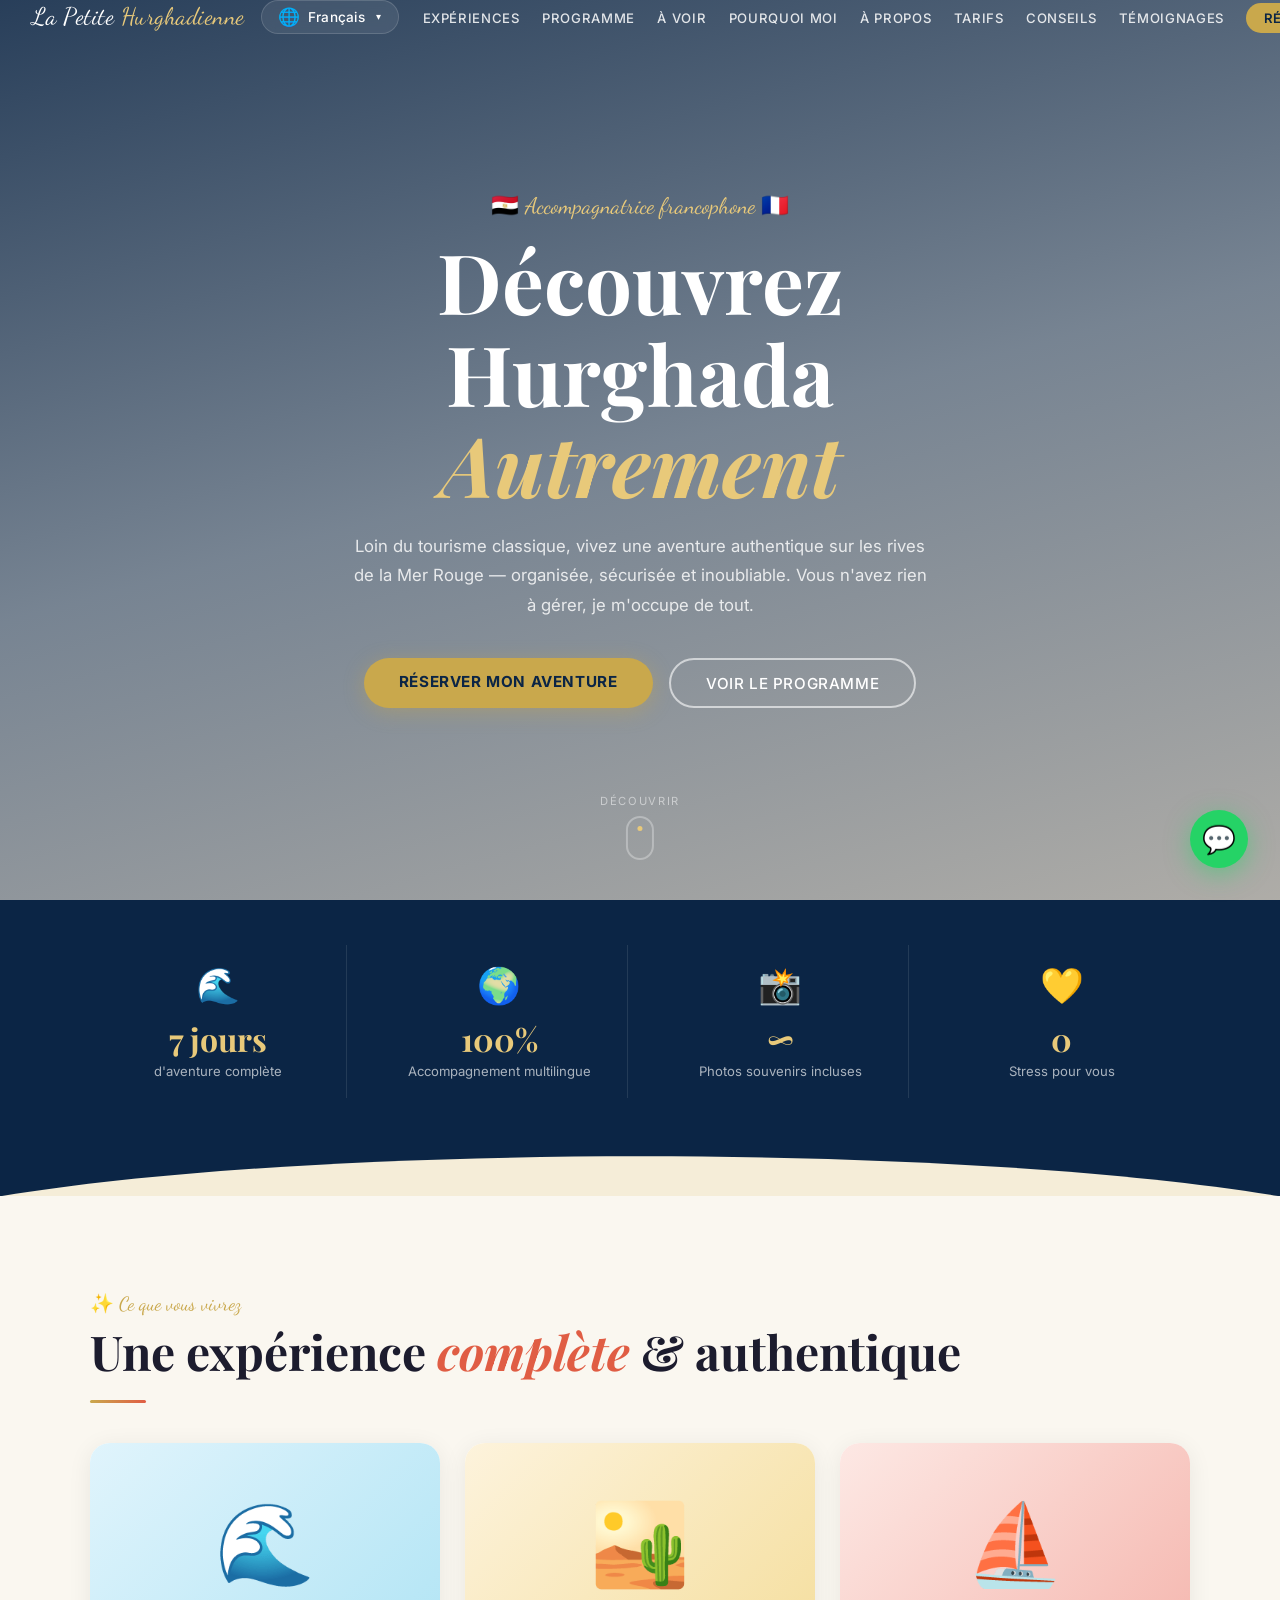
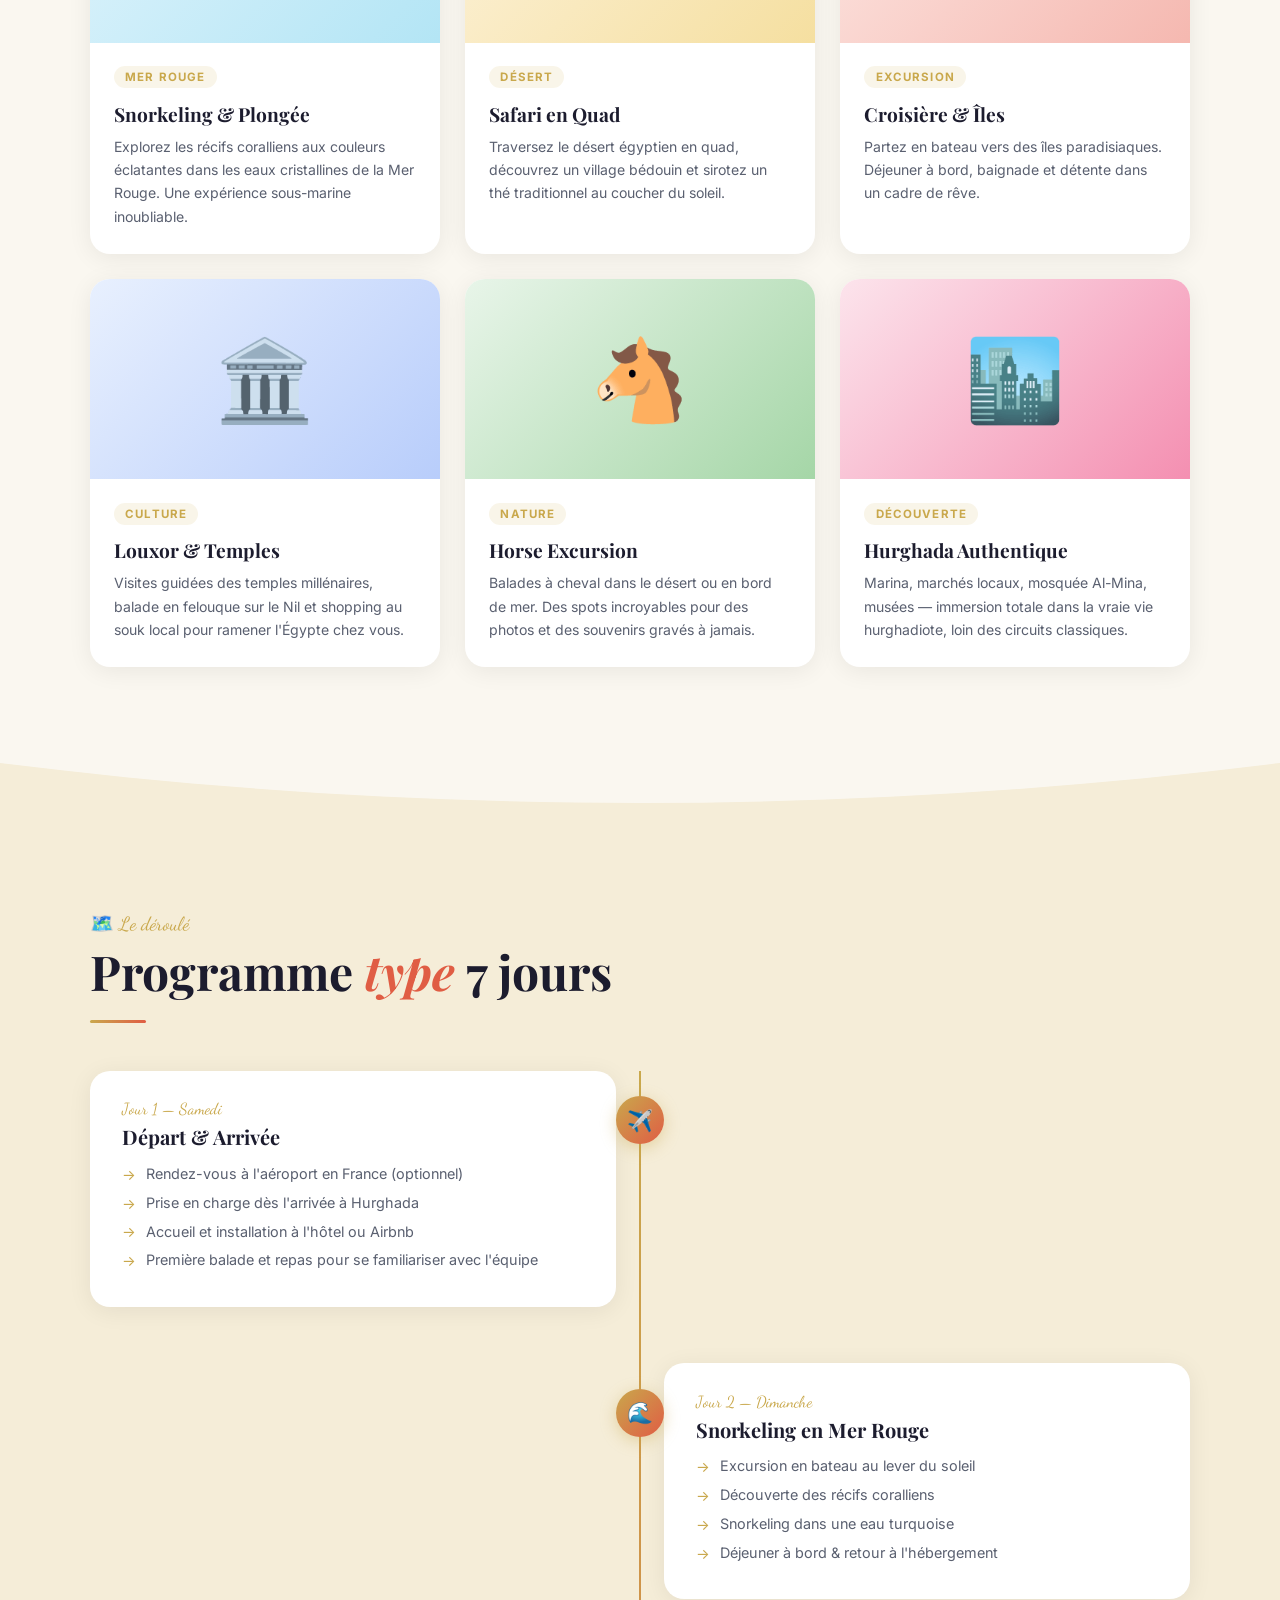
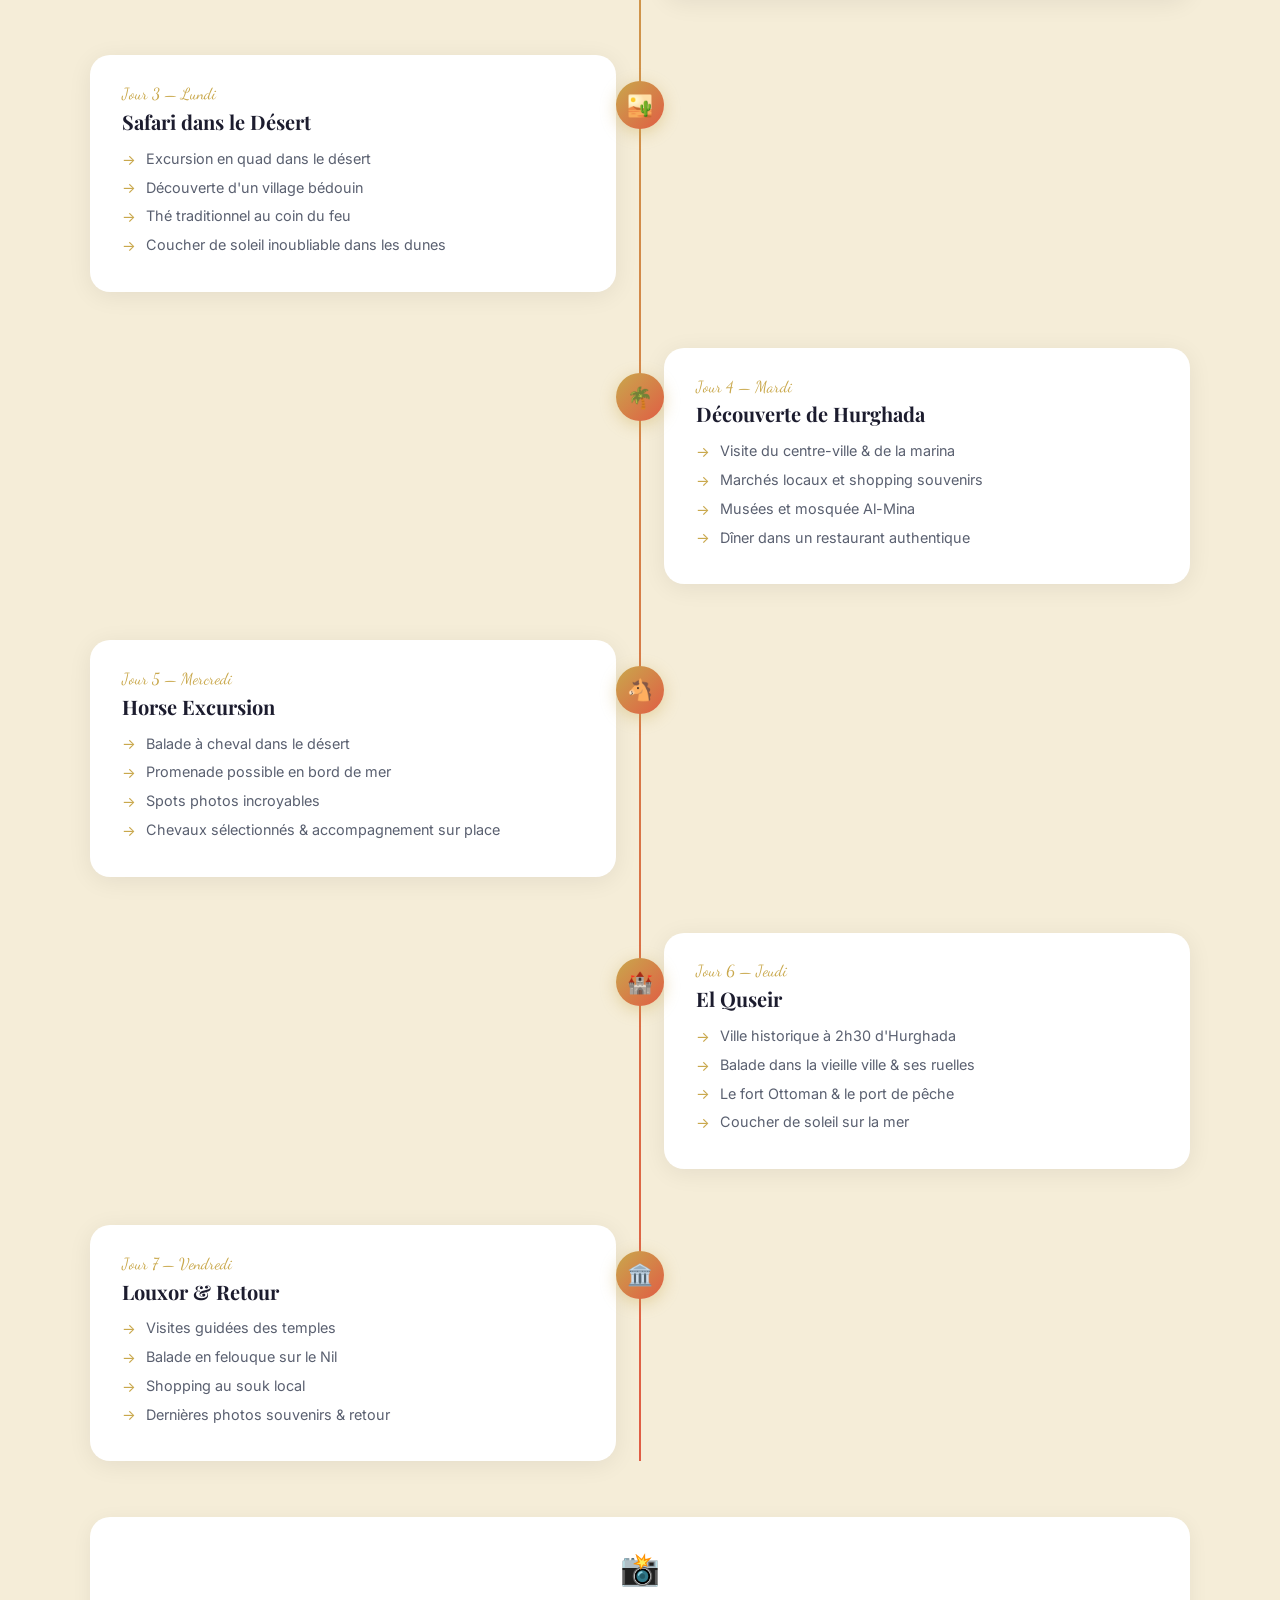
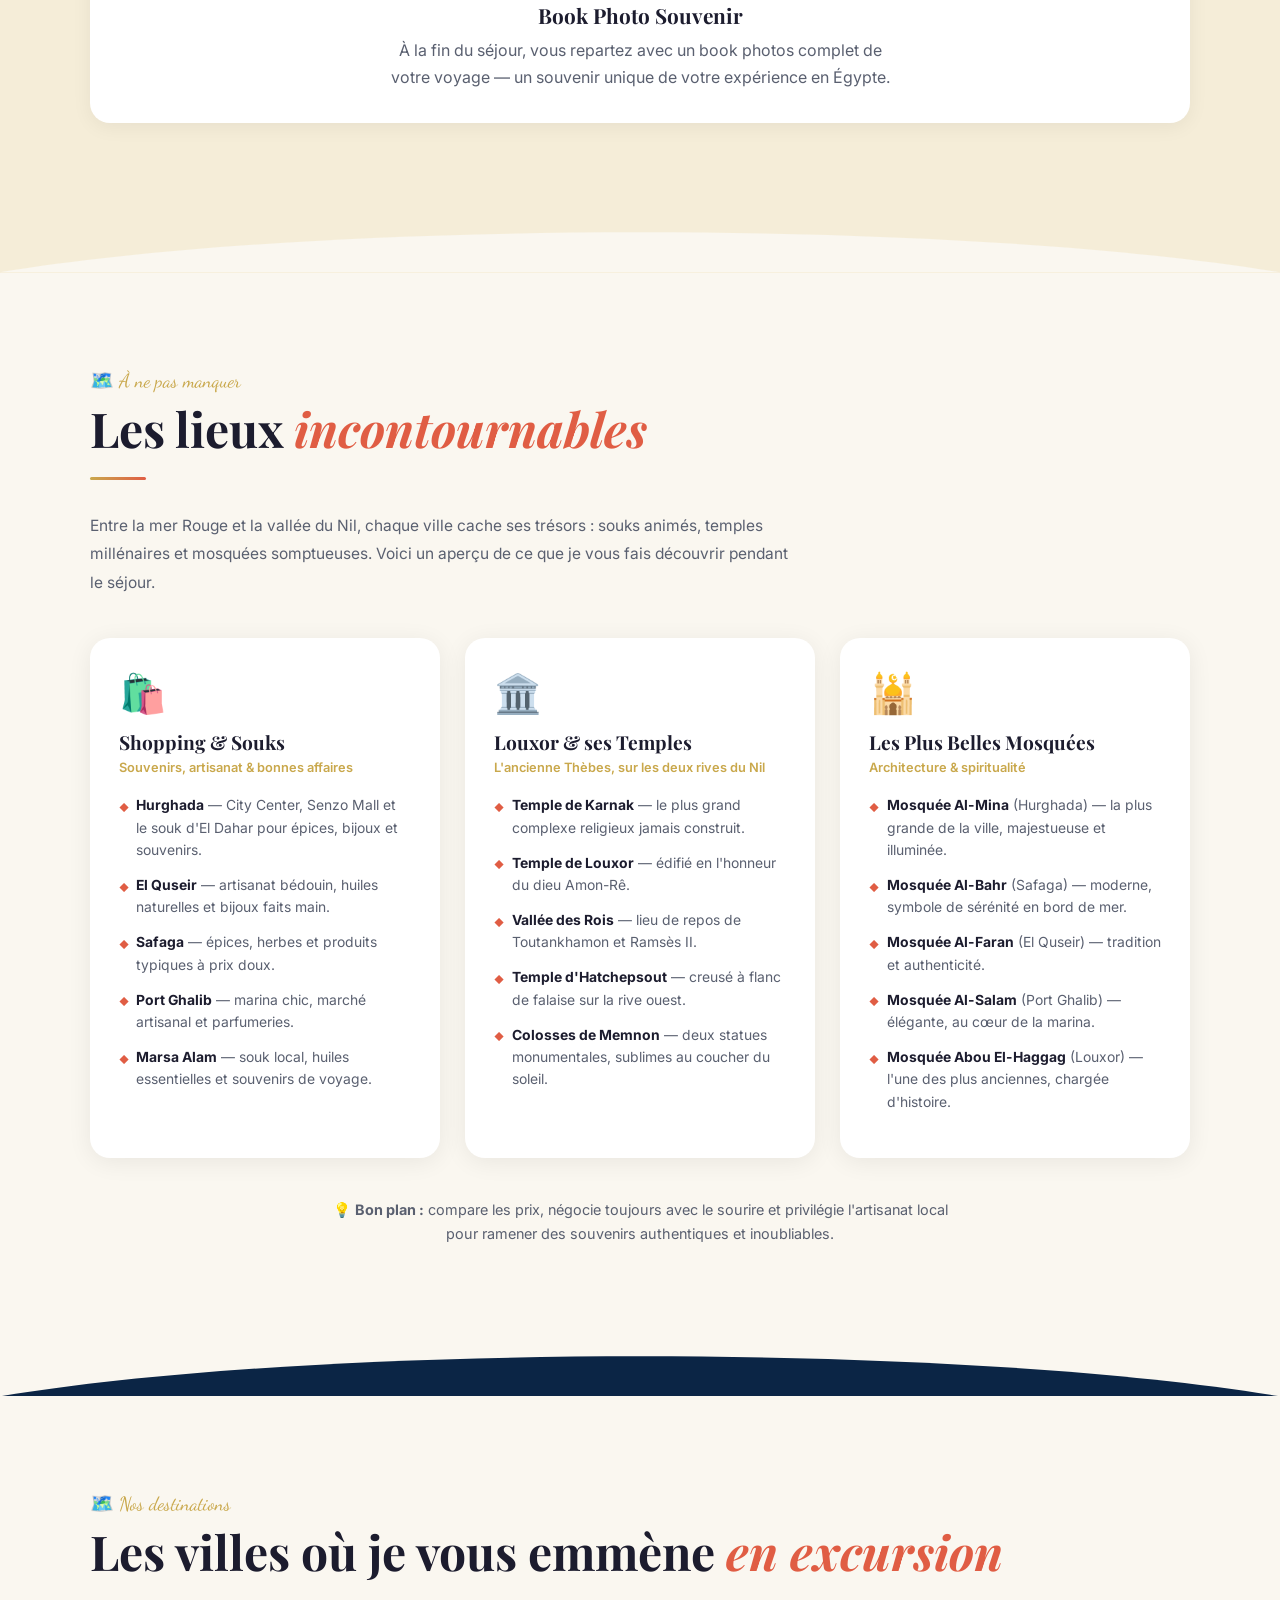
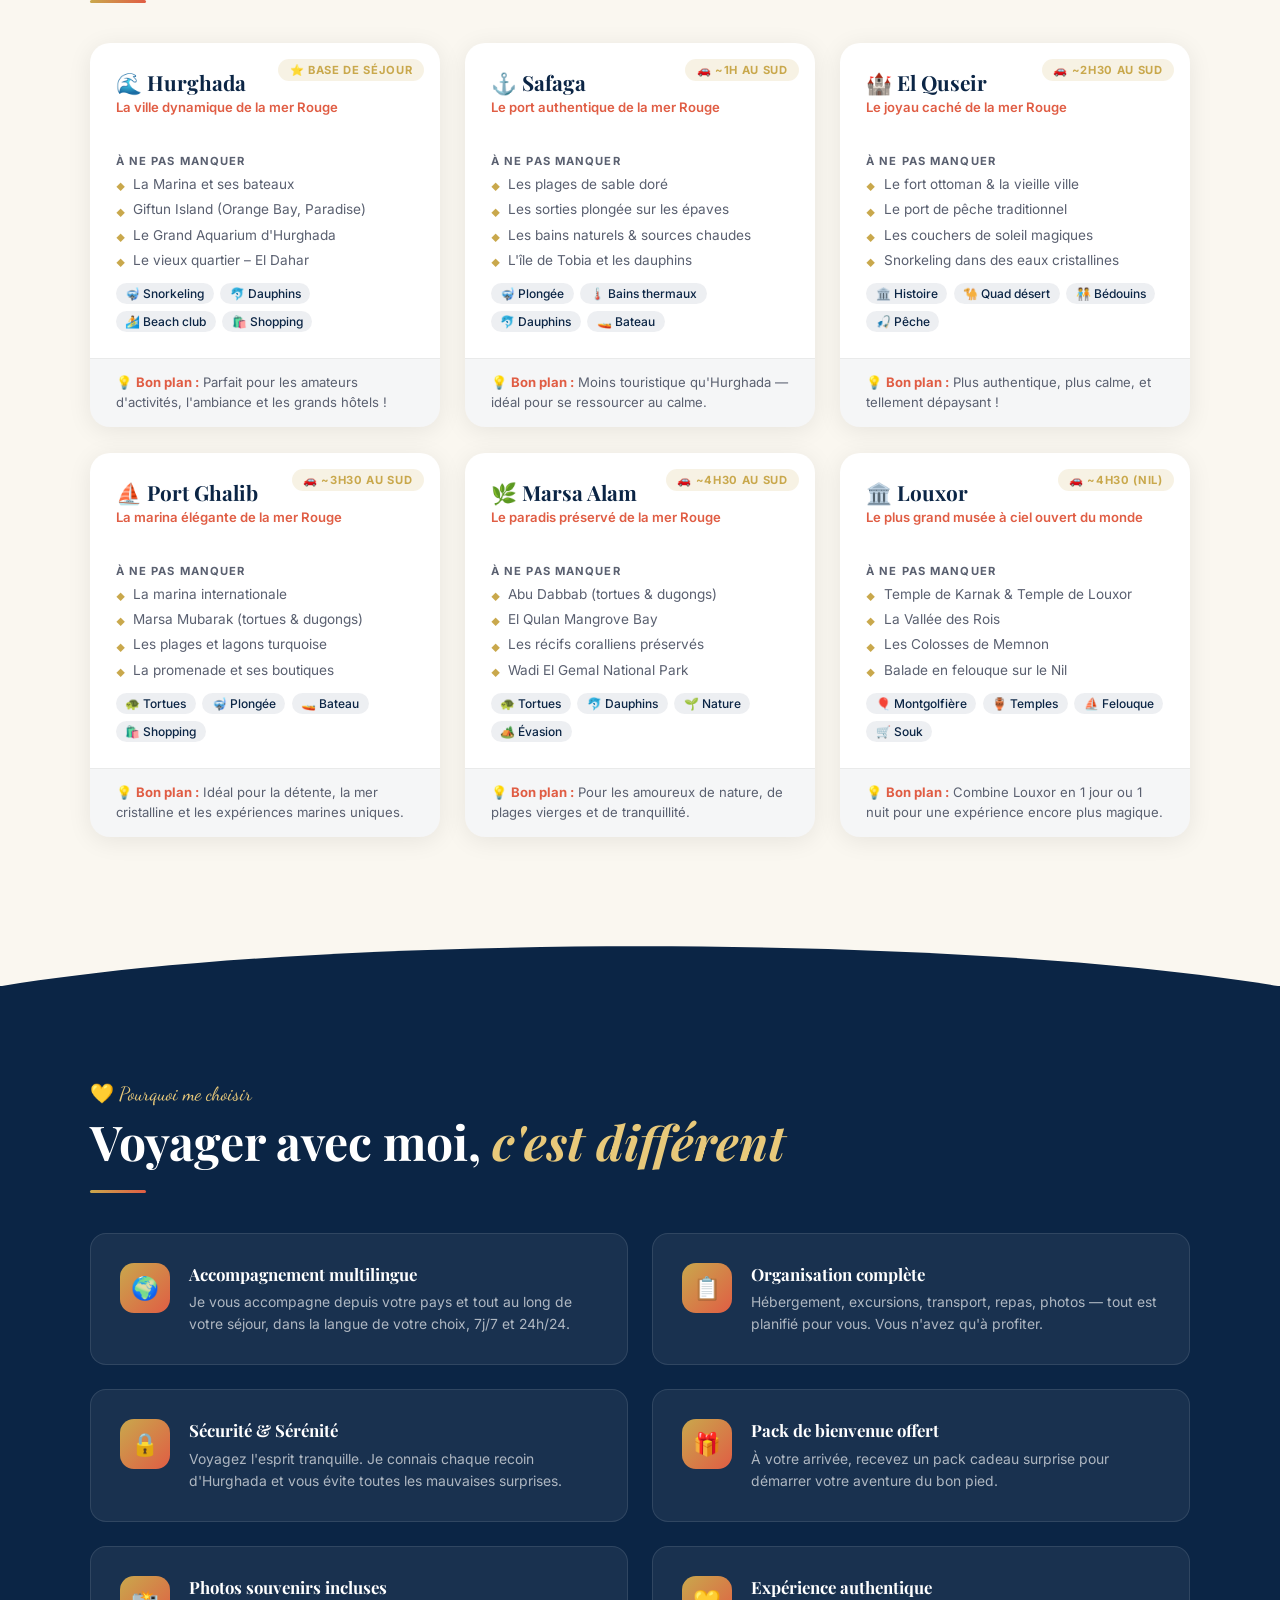
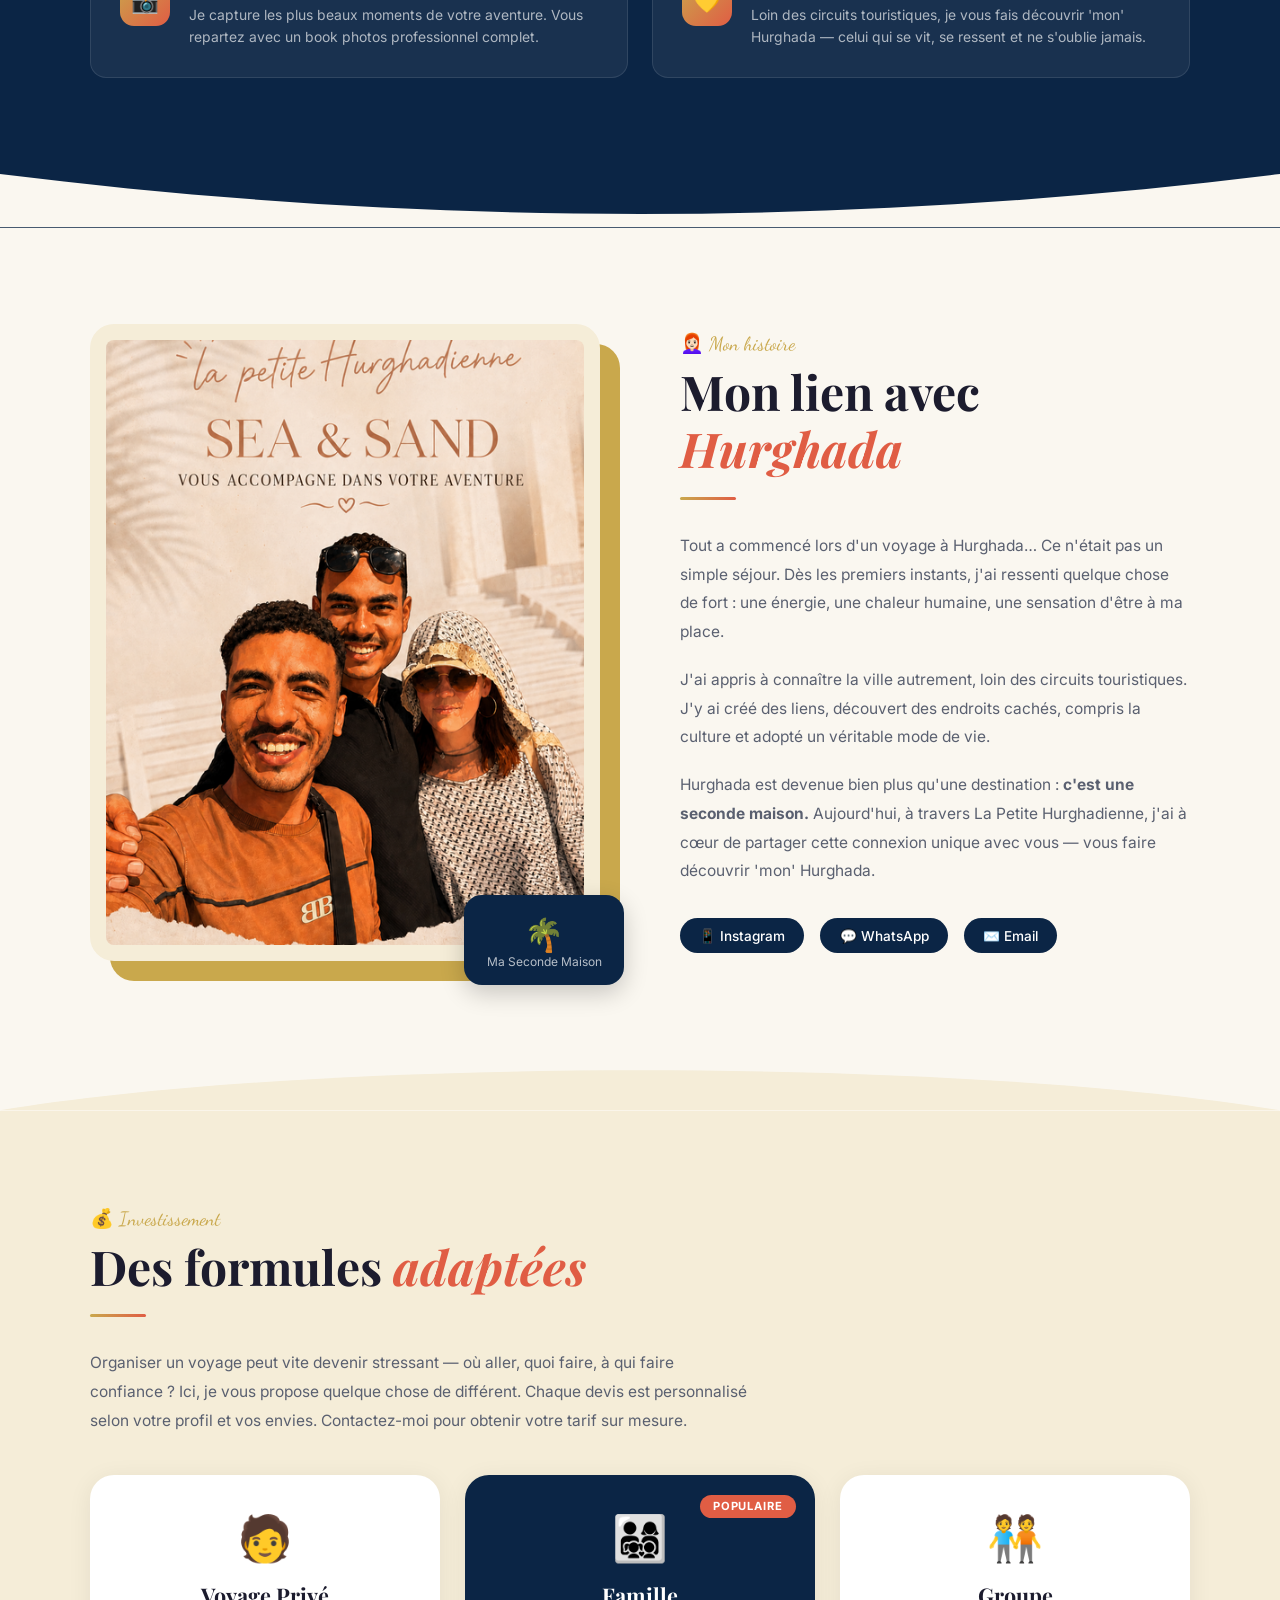
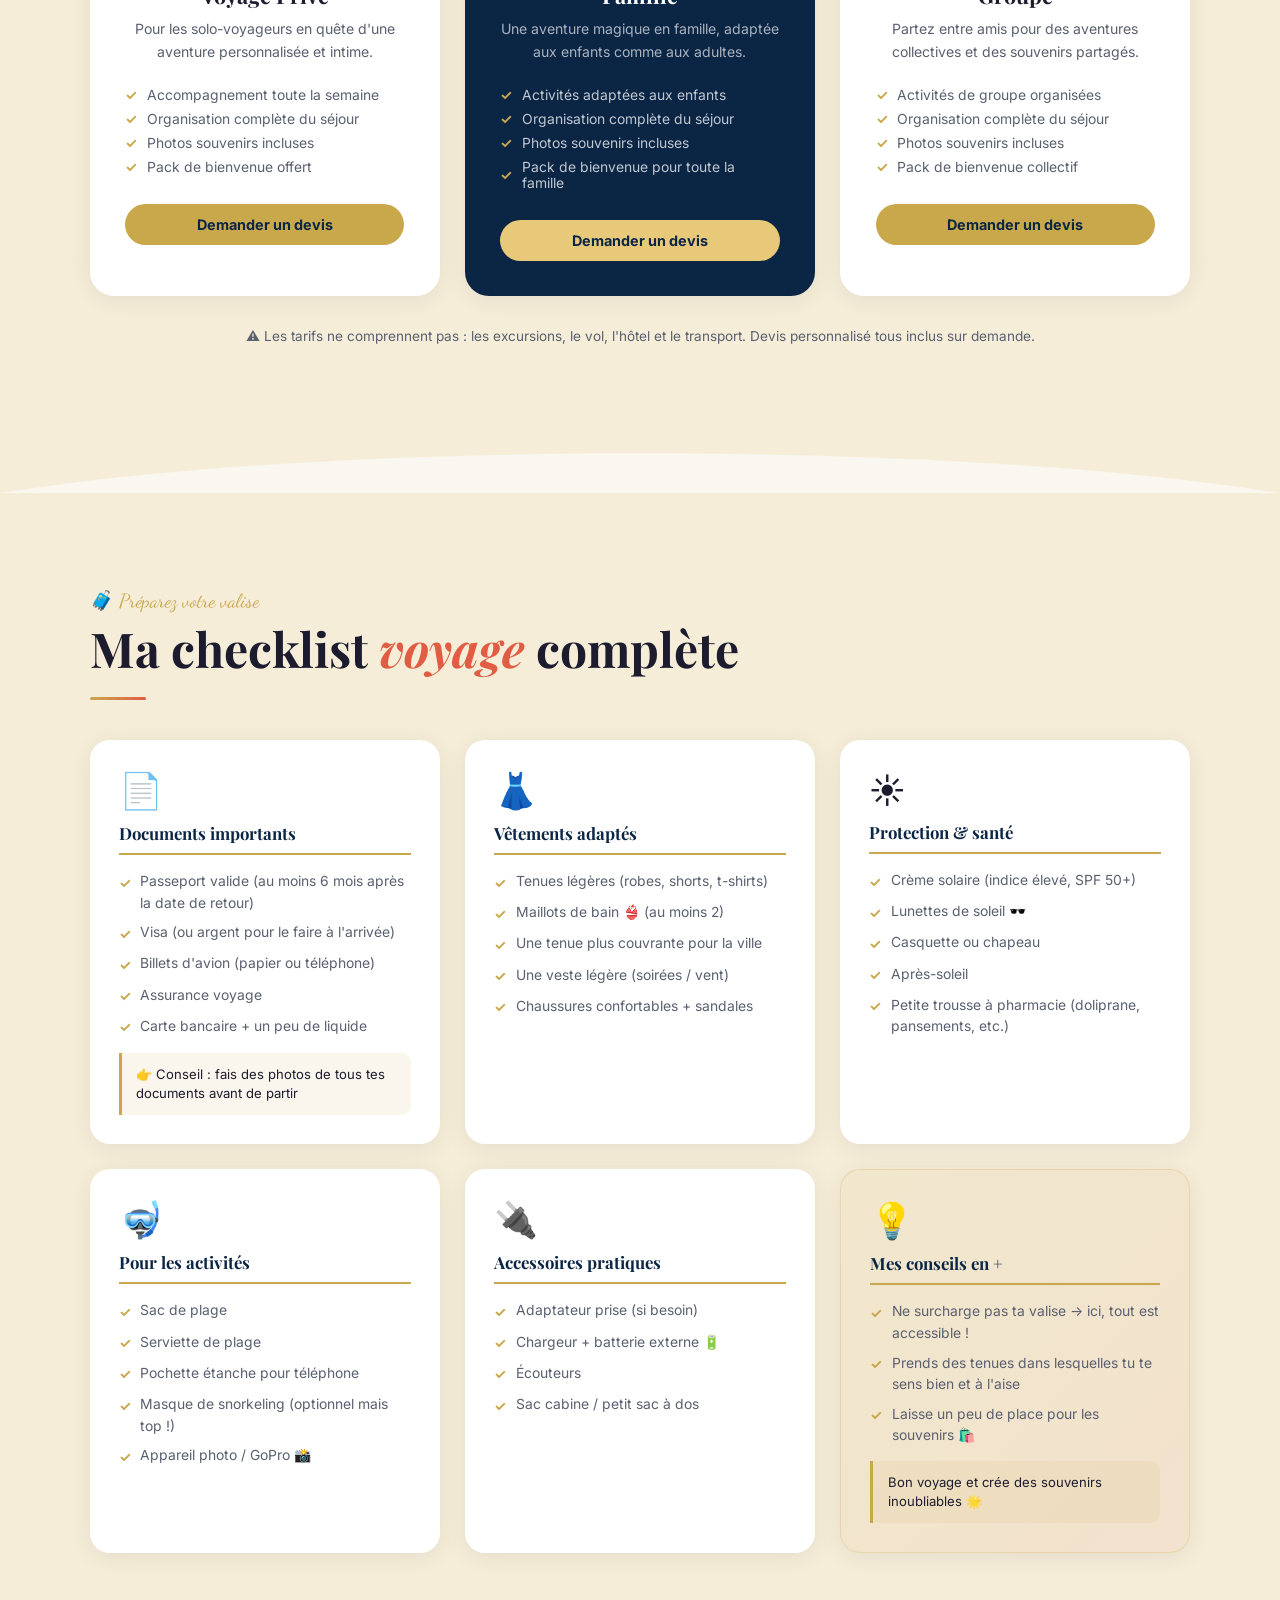
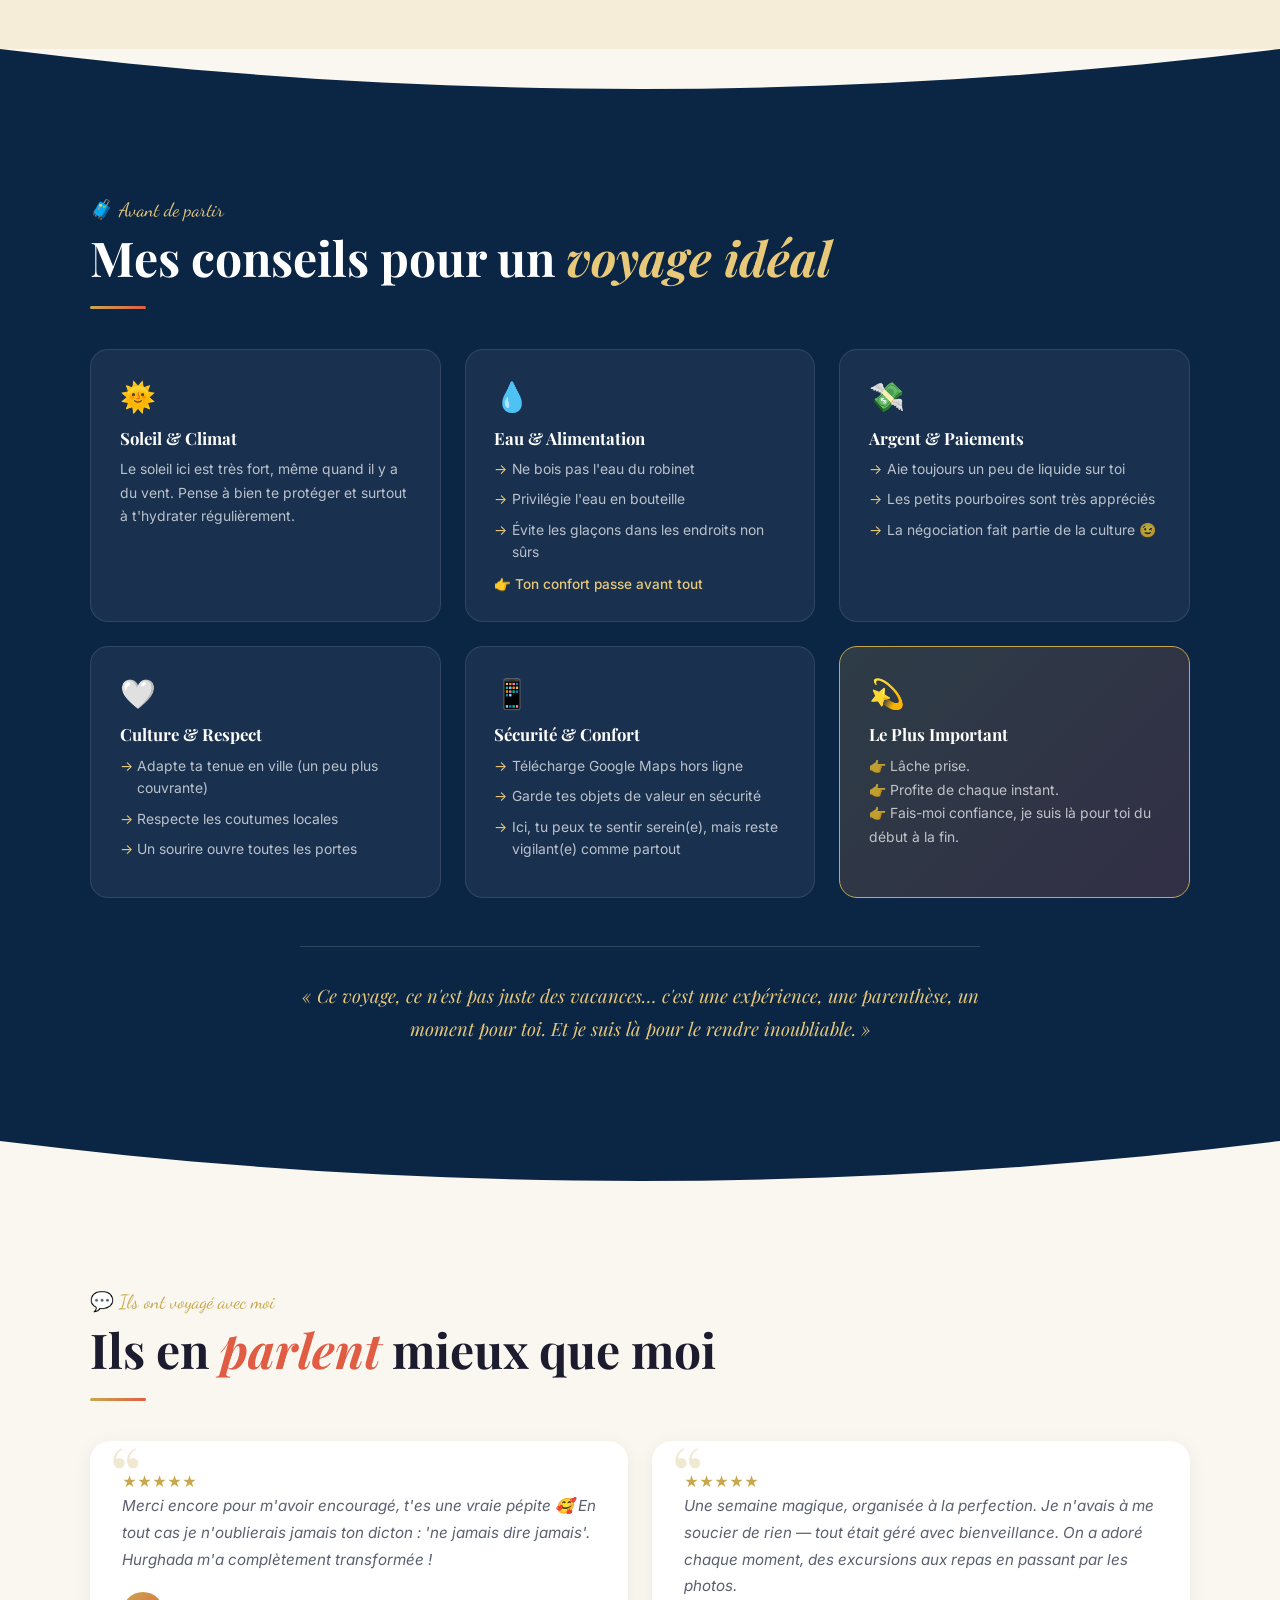
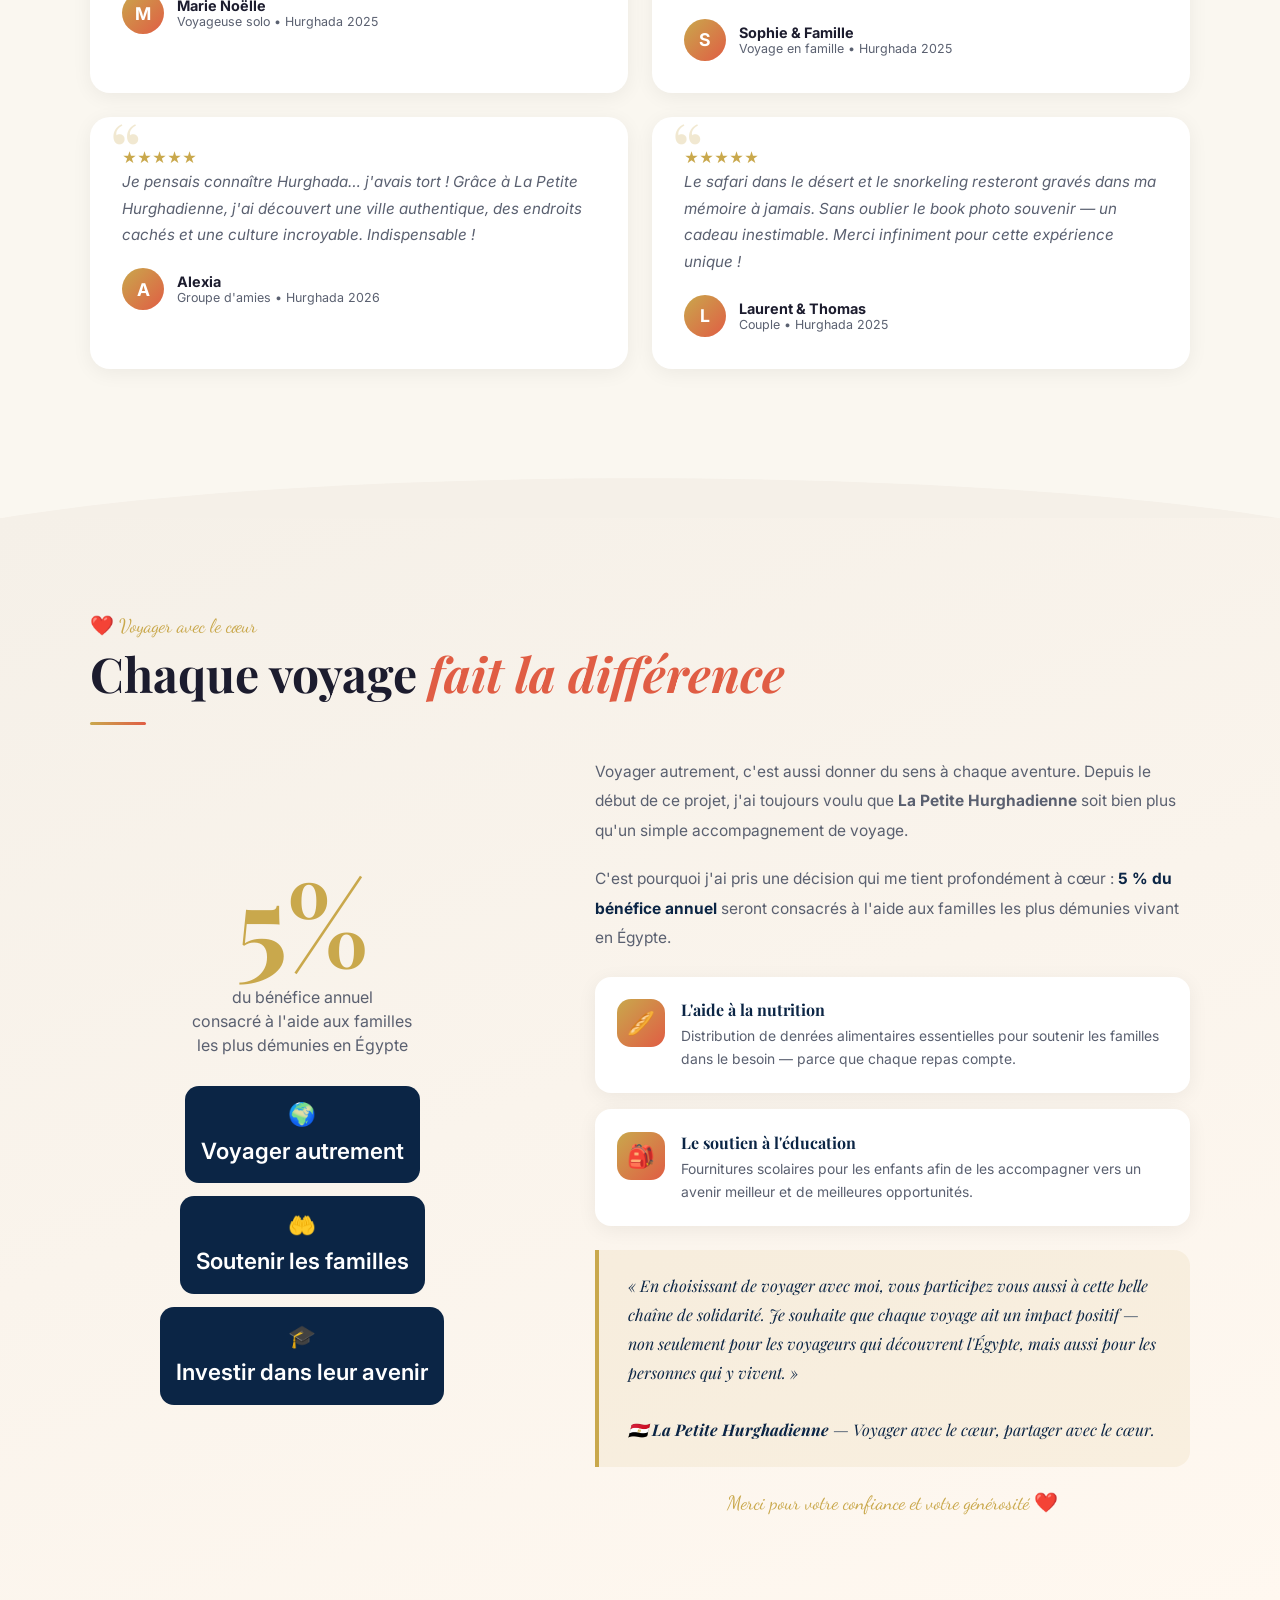
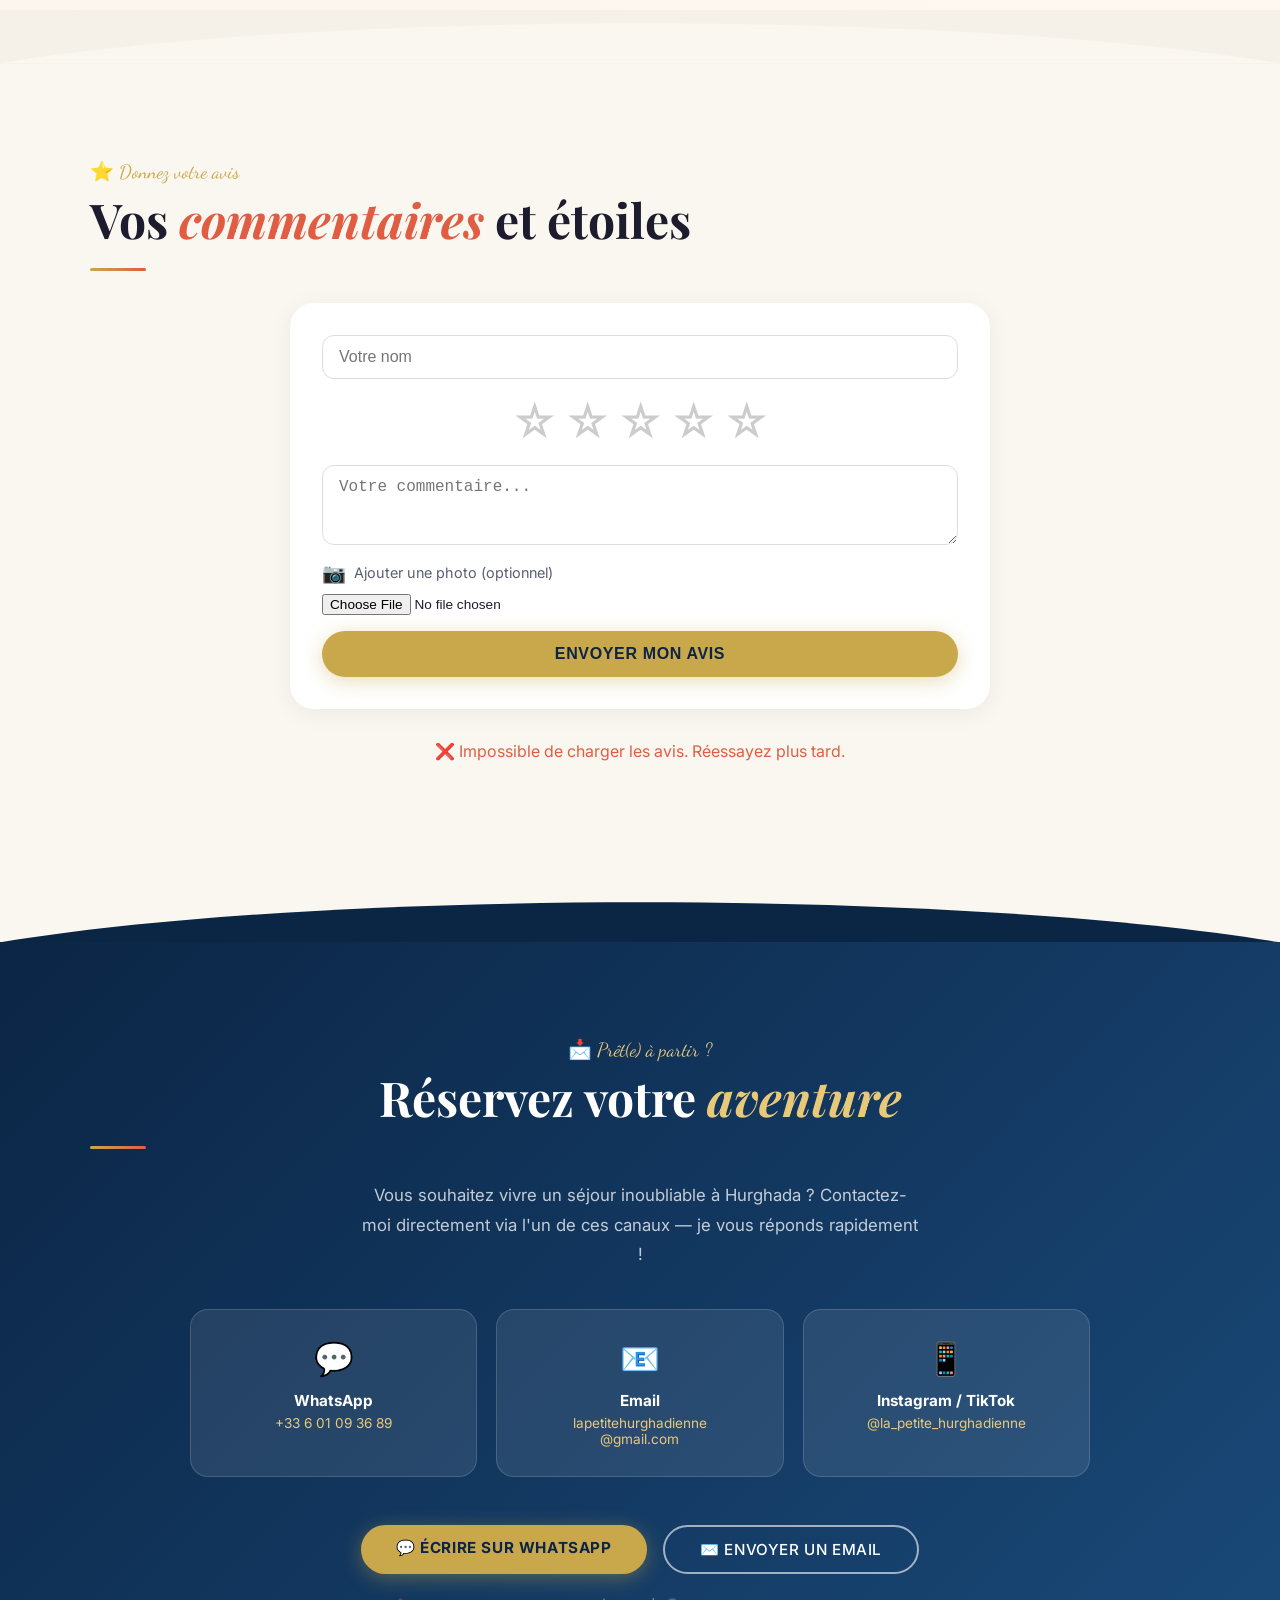
==== commit cfee2a15: "Add files via upload" ====
--- a/index.html
+++ b/index.html
@@ -1,997 +1,1006 @@
-<!DOCTYPE html>
-<html lang="fr">
-<head>
-  <meta charset="UTF-8">
-  <meta name="viewport" content="width=device-width, initial-scale=1.0">
-  <title id="pageTitle">La Petite Hurghadienne</title>
-  <!-- Google Fonts -->
-  <link rel="preconnect" href="https://fonts.googleapis.com">
-  <link rel="preconnect" href="https://fonts.gstatic.com" crossorigin>
-  <link href="https://fonts.googleapis.com/css2?family=Playfair+Display:ital,wght@0,400;0,600;0,700;1,400&family=Inter:wght@300;400;500;600&family=Dancing+Script:wght@600&display=swap" rel="stylesheet">
-  <!-- CSS -->
-  <link rel="stylesheet" href="style.css">
-</head>
-<body>
-
-<!-- MOBILE MENU -->
-<div class="mobile-menu" id="mobileMenu">
-  <span class="mobile-close" onclick="closeMenu()">✕</span>
-  <a href="#experiences" data-i18n="nav_experiences" onclick="closeMenu()">Expériences</a>
-  <a href="#programme" data-i18n="nav_programme" onclick="closeMenu()">Programme</a>
-  <a href="#excursions" data-i18n="nav_destinations" onclick="closeMenu()">Destinations</a>
-  <a href="#incontournables" data-i18n="nav_voir" onclick="closeMenu()">À Voir</a>
-  <a href="#pourquoi" data-i18n="nav_pourquoi" onclick="closeMenu()">Pourquoi moi</a>
-  <a href="#about" data-i18n="nav_about" onclick="closeMenu()">À Propos</a>
-  <a href="#tarifs" data-i18n="nav_tarifs" onclick="closeMenu()">Tarifs</a>
-  <a href="#checklist" data-i18n="nav_checklist" onclick="closeMenu()">Checklist</a>
-  <a href="#conseils" data-i18n="nav_conseils" onclick="closeMenu()">Conseils</a>
-  <a href="#temoignages" data-i18n="nav_temoignages" onclick="closeMenu()">Témoignages</a>
-  <a href="#solidaire" data-i18n="nav_solidaire" onclick="closeMenu()">Solidarité ❤️</a>
-  <a href="#avis" data-i18n="nav_avis" onclick="closeMenu()">Avis ⭐</a>
-  <a href="#contact" data-i18n="nav_contact" onclick="closeMenu()">Contact</a>
-</div>
-
-<!-- NAV -->
-<nav id="mainNav">
-  <a class="nav-logo" href="#hero">La Petite <span>Hurghadienne</span></a>
-  
-  <!-- Language Dropdown (Professional) -->
-  <div class="lang-dropdown-wrapper">
-    <button class="lang-toggle" onclick="toggleLangDropdown()">
-      <span class="lang-icon">🌐</span>
-      <span id="currentLangLabel">Français</span>
-      <span class="lang-arrow">▾</span>
-    </button>
-    <ul class="lang-dropdown" id="langDropdown">
-      <li data-lang="fr" onclick="switchLanguage('fr')">🇫🇷 Français</li>
-      <li data-lang="en" onclick="switchLanguage('en')">🇬🇧 English</li>
-      <li data-lang="de" onclick="switchLanguage('de')">🇩🇪 Deutsch</li>
-      <li data-lang="it" onclick="switchLanguage('it')">🇮🇹 Italiano</li>
-      <li data-lang="pl" onclick="switchLanguage('pl')">🇵🇱 Polski</li>
-    </ul>
-  </div>
-
-  <ul class="nav-links">
-    <li><a href="#experiences" data-i18n="nav_experiences">Expériences</a></li>
-    <li><a href="#programme" data-i18n="nav_programme">Programme</a></li>
-    <li><a href="#incontournables" data-i18n="nav_voir">À Voir</a></li>
-    <li><a href="#pourquoi" data-i18n="nav_pourquoi">Pourquoi moi</a></li>
-    <li><a href="#about" data-i18n="nav_about">À Propos</a></li>
-    <li><a href="#tarifs" data-i18n="nav_tarifs">Tarifs</a></li>
-    <li><a href="#conseils" data-i18n="nav_conseils">Conseils</a></li>
-    <li><a href="#temoignages" data-i18n="nav_temoignages">Témoignages</a></li>
-    <li><a href="#contact" class="nav-cta" data-i18n="nav_reserver">Réserver</a></li>
-  </ul>
-  <div class="hamburger" onclick="openMenu()">
-    <span></span><span></span><span></span>
-  </div>
-</nav>
-
-<!-- HERO -->
-<section id="hero">
-  <div class="hero-bg"></div>
-  <div class="hero-particles" id="particles"></div>
-  <div class="hero-content">
-    <span class="hero-eyebrow" data-i18n="hero_badge">🇪🇬 Accompagnatrice francophone 🇫🇷</span>
-    <h1 class="hero-title" data-i18n="hero_title">Découvrez Hurghada<br><em>Autrement</em></h1>
-    <p class="hero-sub" data-i18n="hero_sub">Loin du tourisme classique, vivez une aventure authentique sur les rives de la Mer Rouge — organisée, sécurisée et inoubliable. Vous n'avez rien à gérer, je m'occupe de tout.</p>
-    <div class="hero-btns">
-      <a href="#contact" class="btn-primary" data-i18n="hero_btn1">Réserver mon aventure</a>
-      <a href="#programme" class="btn-ghost" data-i18n="hero_btn2">Voir le programme</a>
-    </div>
-  </div>
-  <div class="hero-scroll">
-    <span data-i18n="hero_scroll">Découvrir</span>
-    <div class="scroll-dot"></div>
-  </div>
-</section>
-
-<!-- HIGHLIGHTS -->
-<div class="highlights">
-  <div class="highlights-inner">
-    <div class="highlight-card">
-      <div class="highlight-icon">🌊</div>
-      <div class="highlight-val" data-i18n="h_val1">7 jours</div>
-      <div class="highlight-label" data-i18n="h_label1">d'aventure complète</div>
-    </div>
-    <div class="highlight-card">
-      <div class="highlight-icon">🌍</div>
-      <div class="highlight-val" data-i18n="h_val2">100%</div>
-      <div class="highlight-label" data-i18n="h_label2">Accompagnement multilingue</div>
-    </div>
-    <div class="highlight-card">
-      <div class="highlight-icon">📸</div>
-      <div class="highlight-val" data-i18n="h_val3">∞</div>
-      <div class="highlight-label" data-i18n="h_label3">Photos souvenirs incluses</div>
-    </div>
-    <div class="highlight-card">
-      <div class="highlight-icon">💛</div>
-      <div class="highlight-val" data-i18n="h_val4">0</div>
-      <div class="highlight-label" data-i18n="h_label4">Stress pour vous</div>
-    </div>
-  </div>
-</div>
-
-<!-- WAVE -->
-<svg class="wave-divider" viewBox="0 0 1440 60" xmlns="http://www.w3.org/2000/svg" preserveAspectRatio="none" style="background:#0B2545">
-  <path d="M0,60 C360,0 1080,0 1440,60 L1440,60 L0,60 Z" fill="#F5EDD8"></path>
-</svg>
-
-<!-- EXPERIENCES -->
-<section class="section" id="experiences">
-  <div class="section-inner">
-    <span class="section-label" data-i18n="exp_label">✨ Ce que vous vivrez</span>
-    <h2 class="section-title" data-i18n="exp_title">Une expérience <em>complète</em> &amp; authentique</h2>
-    <div class="divider-line"></div>
-    <div class="exp-grid">
-      <div class="exp-card reveal">
-        <div class="exp-emoji-header" style="background:linear-gradient(135deg,#e0f4fc,#b3e5f5)">🌊</div>
-        <div class="exp-body">
-          <span class="exp-badge" data-i18n="exp1_badge">Mer Rouge</span>
-          <h3 class="exp-title" data-i18n="exp1_title">Snorkeling &amp; Plongée</h3>
-          <p class="exp-desc" data-i18n="exp1_desc">Explorez les récifs coralliens aux couleurs éclatantes dans les eaux cristallines de la Mer Rouge. Une expérience sous-marine inoubliable.</p>
-        </div>
-      </div>
-      <div class="exp-card reveal">
-        <div class="exp-emoji-header" style="background:linear-gradient(135deg,#fdf3dc,#f5dfa0)">🏜️</div>
-        <div class="exp-body">
-          <span class="exp-badge" data-i18n="exp2_badge">Désert</span>
-          <h3 class="exp-title" data-i18n="exp2_title">Safari en Quad</h3>
-          <p class="exp-desc" data-i18n="exp2_desc">Traversez le désert égyptien en quad, découvrez un village bédouin et sirotez un thé traditionnel au coucher du soleil.</p>
-        </div>
-      </div>
-      <div class="exp-card reveal">
-        <div class="exp-emoji-header" style="background:linear-gradient(135deg,#fde8e4,#f5b8b0)">⛵</div>
-        <div class="exp-body">
-          <span class="exp-badge" data-i18n="exp3_badge">Excursion</span>
-          <h3 class="exp-title" data-i18n="exp3_title">Croisière &amp; Îles</h3>
-          <p class="exp-desc" data-i18n="exp3_desc">Partez en bateau vers des îles paradisiaques. Déjeuner à bord, baignade et détente dans un cadre de rêve.</p>
-        </div>
-      </div>
-      <div class="exp-card reveal">
-        <div class="exp-emoji-header" style="background:linear-gradient(135deg,#e8f0fe,#b8cdfb)">🏛️</div>
-        <div class="exp-body">
-          <span class="exp-badge" data-i18n="exp4_badge">Culture</span>
-          <h3 class="exp-title" data-i18n="exp4_title">Louxor &amp; Temples</h3>
-          <p class="exp-desc" data-i18n="exp4_desc">Visites guidées des temples millénaires, balade en felouque sur le Nil et shopping au souk local pour ramener l'Égypte chez vous.</p>
-        </div>
-      </div>
-      <div class="exp-card reveal">
-        <div class="exp-emoji-header" style="background:linear-gradient(135deg,#e8f5e9,#a5d6a7)">🐴</div>
-        <div class="exp-body">
-          <span class="exp-badge" data-i18n="exp5_badge">Nature</span>
-          <h3 class="exp-title" data-i18n="exp5_title">Horse Excursion</h3>
-          <p class="exp-desc" data-i18n="exp5_desc">Balades à cheval dans le désert ou en bord de mer. Des spots incroyables pour des photos et des souvenirs gravés à jamais.</p>
-        </div>
-      </div>
-      <div class="exp-card reveal">
-        <div class="exp-emoji-header" style="background:linear-gradient(135deg,#fce4ec,#f48fb1)">🏙️</div>
-        <div class="exp-body">
-          <span class="exp-badge" data-i18n="exp6_badge">Découverte</span>
-          <h3 class="exp-title" data-i18n="exp6_title">Hurghada Authentique</h3>
-          <p class="exp-desc" data-i18n="exp6_desc">Marina, marchés locaux, mosquée Al-Mina, musées — immersion totale dans la vraie vie hurghadiote, loin des circuits classiques.</p>
-        </div>
-      </div>
-    </div>
-  </div>
-</section>
-
-<!-- WAVE -->
-<svg class="wave-divider" viewBox="0 0 1440 60" xmlns="http://www.w3.org/2000/svg" preserveAspectRatio="none" style="background:#FAF7F0">
-  <path d="M0,0 C480,60 960,60 1440,0 L1440,60 L0,60 Z" fill="#F5EDD8"></path>
-</svg>
-
-<!-- PROGRAMME -->
-<section class="section" id="programme">
-  <div class="section-inner">
-    <span class="section-label" data-i18n="prog_label">🗺️ Le déroulé</span>
-    <h2 class="section-title" data-i18n="prog_title">Programme <em>type</em> 7 jours</h2>
-    <div class="divider-line"></div>
-    <div class="timeline">
-      <div class="day reveal">
-        <div class="day-dot">✈️</div>
-        <div class="day-content">
-          <div class="day-number" data-i18n="prog_day1_label">Jour 1 — Samedi</div>
-          <h3 class="day-title" data-i18n="prog_day1_title">Départ &amp; Arrivée</h3>
-          <ul class="day-list">
-            <li data-i18n="prog_day1_l1">Rendez-vous à l'aéroport en France (optionnel)</li>
-            <li data-i18n="prog_day1_l2">Prise en charge dès l'arrivée à Hurghada</li>
-            <li data-i18n="prog_day1_l3">Accueil et installation à l'hôtel ou Airbnb</li>
-            <li data-i18n="prog_day1_l4">Première balade et repas pour se familiariser avec l'équipe</li>
-          </ul>
-        </div>
-      </div>
-      <div class="day reveal">
-        <div class="day-dot">🌊</div>
-        <div class="day-content">
-          <div class="day-number" data-i18n="prog_day2_label">Jour 2 — Dimanche</div>
-          <h3 class="day-title" data-i18n="prog_day2_title">Snorkeling en Mer Rouge</h3>
-          <ul class="day-list">
-            <li data-i18n="prog_day2_l1">Excursion en bateau au lever du soleil</li>
-            <li data-i18n="prog_day2_l2">Découverte des récifs coralliens</li>
-            <li data-i18n="prog_day2_l3">Snorkeling dans une eau turquoise</li>
-            <li data-i18n="prog_day2_l4">Déjeuner à bord &amp; retour à l'hébergement</li>
-          </ul>
-        </div>
-      </div>
-      <div class="day reveal">
-        <div class="day-dot">🏜️</div>
-        <div class="day-content">
-          <div class="day-number" data-i18n="prog_day3_label">Jour 3 — Lundi</div>
-          <h3 class="day-title" data-i18n="prog_day3_title">Safari dans le Désert</h3>
-          <ul class="day-list">
-            <li data-i18n="prog_day3_l1">Excursion en quad dans le désert</li>
-            <li data-i18n="prog_day3_l2">Découverte d'un village bédouin</li>
-            <li data-i18n="prog_day3_l3">Thé traditionnel au coin du feu</li>
-            <li data-i18n="prog_day3_l4">Coucher de soleil inoubliable dans les dunes</li>
-          </ul>
-        </div>
-      </div>
-      <div class="day reveal">
-        <div class="day-dot">🌴</div>
-        <div class="day-content">
-          <div class="day-number" data-i18n="prog_day4_label">Jour 4 — Mardi</div>
-          <h3 class="day-title" data-i18n="prog_day4_title">Découverte de Hurghada</h3>
-          <ul class="day-list">
-            <li data-i18n="prog_day4_l1">Visite du centre-ville &amp; de la marina</li>
-            <li data-i18n="prog_day4_l2">Marchés locaux et shopping souvenirs</li>
-            <li data-i18n="prog_day4_l3">Musées et mosquée Al-Mina</li>
-            <li data-i18n="prog_day4_l4">Dîner dans un restaurant authentique</li>
-          </ul>
-        </div>
-      </div>
-      <div class="day reveal">
-        <div class="day-dot">🐴</div>
-        <div class="day-content">
-          <div class="day-number" data-i18n="prog_day5_label">Jour 5 — Mercredi</div>
-          <h3 class="day-title" data-i18n="prog_day5_title">Horse Excursion</h3>
-          <ul class="day-list">
-            <li data-i18n="prog_day5_l1">Balade à cheval dans le désert</li>
-            <li data-i18n="prog_day5_l2">Promenade possible en bord de mer</li>
-            <li data-i18n="prog_day5_l3">Spots photos incroyables</li>
-            <li data-i18n="prog_day5_l4">Chevaux sélectionnés &amp; accompagnement sur place</li>
-          </ul>
-        </div>
-      </div>
-      <div class="day reveal">
-        <div class="day-dot">🏰</div>
-        <div class="day-content">
-          <div class="day-number" data-i18n="prog_day6_label">Jour 6 — Jeudi</div>
-          <h3 class="day-title" data-i18n="prog_day6_title">El Quseir</h3>
-          <ul class="day-list">
-            <li data-i18n="prog_day6_l1">Ville historique à 2h30 d'Hurghada</li>
-            <li data-i18n="prog_day6_l2">Balade dans la vieille ville &amp; ses ruelles</li>
-            <li data-i18n="prog_day6_l3">Le fort Ottoman &amp; le port de pêche</li>
-            <li data-i18n="prog_day6_l4">Coucher de soleil sur la mer</li>
-          </ul>
-        </div>
-      </div>
-      <div class="day reveal">
-        <div class="day-dot">🏛️</div>
-        <div class="day-content">
-          <div class="day-number" data-i18n="prog_day7_label">Jour 7 — Vendredi</div>
-          <h3 class="day-title" data-i18n="prog_day7_title">Louxor &amp; Retour</h3>
-          <ul class="day-list">
-            <li data-i18n="prog_day7_l1">Visites guidées des temples</li>
-            <li data-i18n="prog_day7_l2">Balade en felouque sur le Nil</li>
-            <li data-i18n="prog_day7_l3">Shopping au souk local</li>
-            <li data-i18n="prog_day7_l4">Dernières photos souvenirs &amp; retour</li>
-          </ul>
-        </div>
-      </div>
-    </div>
-    <div style="text-align:center;margin-top:3rem;padding:2rem;background:#fff;border-radius:20px;box-shadow:0 4px 20px rgba(0,0,0,.06)" class="reveal">
-      <div style="font-size:2rem;margin-bottom:.8rem">📸</div>
-      <h3 style="font-family:'Playfair Display',serif;font-size:1.3rem;margin-bottom:.5rem" data-i18n="prog_book_title">Book Photo Souvenir</h3>
-      <p style="color:var(--text-muted);max-width:500px;margin:0 auto;line-height:1.7" data-i18n="prog_book_desc">À la fin du séjour, vous repartez avec un book photos complet de votre voyage — un souvenir unique de votre expérience en Égypte.</p>
-    </div>
-  </div>
-</section>
-
-<!-- WAVE -->
-<svg class="wave-divider" viewBox="0 0 1440 60" xmlns="http://www.w3.org/2000/svg" preserveAspectRatio="none" style="background:#F5EDD8">
-  <path d="M0,60 C360,0 1080,0 1440,60 L1440,60 L0,60 Z" fill="#FAF7F0"></path>
-</svg>
-
-<!-- INCONTOURNABLES -->
-<section class="section" id="incontournables">
-  <div class="section-inner">
-    <span class="section-label" data-i18n="voir_label">🗺️ À ne pas manquer</span>
-    <h2 class="section-title" data-i18n="voir_title">Les lieux <em>incontournables</em></h2>
-    <div class="divider-line"></div>
-    <p class="lieux-intro" data-i18n="voir_intro">Entre la mer Rouge et la vallée du Nil, chaque ville cache ses trésors : souks animés, temples millénaires et mosquées somptueuses. Voici un aperçu de ce que je vous fais découvrir pendant le séjour.</p>
-    <div class="lieux-grid">
-      <div class="lieux-card reveal">
-        <div class="lieux-icon">🛍️</div>
-        <h3 class="lieux-title" data-i18n="voir_cat1_title">Shopping &amp; Souks</h3>
-        <p class="lieux-sub" data-i18n="voir_cat1_sub">Souvenirs, artisanat &amp; bonnes affaires</p>
-        <ul class="lieux-list">
-          <li data-i18n="voir_cat1_l1"><strong>Hurghada</strong> — City Center, Senzo Mall et le souk d'El Dahar pour épices, bijoux et souvenirs.</li>
-          <li data-i18n="voir_cat1_l2"><strong>El Quseir</strong> — artisanat bédouin, huiles naturelles et bijoux faits main.</li>
-          <li data-i18n="voir_cat1_l3"><strong>Safaga</strong> — épices, herbes et produits typiques à prix doux.</li>
-          <li data-i18n="voir_cat1_l4"><strong>Port Ghalib</strong> — marina chic, marché artisanal et parfumeries.</li>
-          <li data-i18n="voir_cat1_l5"><strong>Marsa Alam</strong> — souk local, huiles essentielles et souvenirs de voyage.</li>
-        </ul>
-      </div>
-      <div class="lieux-card reveal">
-        <div class="lieux-icon">🏛️</div>
-        <h3 class="lieux-title" data-i18n="voir_cat2_title">Louxor &amp; ses Temples</h3>
-        <p class="lieux-sub" data-i18n="voir_cat2_sub">L'ancienne Thèbes, sur les deux rives du Nil</p>
-        <ul class="lieux-list">
-          <li data-i18n="voir_cat2_l1"><strong>Temple de Karnak</strong> — le plus grand complexe religieux jamais construit.</li>
-          <li data-i18n="voir_cat2_l2"><strong>Temple de Louxor</strong> — édifié en l'honneur du dieu Amon-Rê.</li>
-          <li data-i18n="voir_cat2_l3"><strong>Vallée des Rois</strong> — lieu de repos de Toutankhamon et Ramsès II.</li>
-          <li data-i18n="voir_cat2_l4"><strong>Temple d'Hatchepsout</strong> — creusé à flanc de falaise sur la rive ouest.</li>
-          <li data-i18n="voir_cat2_l5"><strong>Colosses de Memnon</strong> — deux statues monumentales, sublimes au coucher du soleil.</li>
-        </ul>
-      </div>
-      <div class="lieux-card reveal">
-        <div class="lieux-icon">🕌</div>
-        <h3 class="lieux-title" data-i18n="voir_cat3_title">Les Plus Belles Mosquées</h3>
-        <p class="lieux-sub" data-i18n="voir_cat3_sub">Architecture &amp; spiritualité</p>
-        <ul class="lieux-list">
-          <li data-i18n="voir_cat3_l1"><strong>Mosquée Al-Mina</strong> (Hurghada) — la plus grande de la ville, majestueuse et illuminée.</li>
-          <li data-i18n="voir_cat3_l2"><strong>Mosquée Al-Bahr</strong> (Safaga) — moderne, symbole de sérénité en bord de mer.</li>
-          <li data-i18n="voir_cat3_l3"><strong>Mosquée Al-Faran</strong> (El Quseir) — tradition et authenticité.</li>
-          <li data-i18n="voir_cat3_l4"><strong>Mosquée Al-Salam</strong> (Port Ghalib) — élégante, au cœur de la marina.</li>
-          <li data-i18n="voir_cat3_l5"><strong>Mosquée Abou El-Haggag</strong> (Louxor) — l'une des plus anciennes, chargée d'histoire.</li>
-        </ul>
-      </div>
-    </div>
-    <p class="lieux-tip" data-i18n="voir_tip">💡 <strong>Bon plan :</strong> compare les prix, négocie toujours avec le sourire et privilégie l'artisanat local pour ramener des souvenirs authentiques et inoubliables.</p>
-  </div>
-</section>
-
-<!-- WAVE -->
-<svg class="wave-divider" viewBox="0 0 1440 60" xmlns="http://www.w3.org/2000/svg" preserveAspectRatio="none" style="background:#FAF7F0">
-  <path d="M0,60 C360,0 1080,0 1440,60 L1440,60 L0,60 Z" fill="#0B2545"></path>
-</svg>
-
-<!-- DESTINATIONS -->
-<section class="section" id="excursions" style="background:var(--cream)">
-  <div class="section-inner">
-    <span class="section-label" data-i18n="dest_label">🗺️ Nos destinations</span>
-    <h2 class="section-title" data-i18n="dest_title">Les villes où je vous emmène <em>en excursion</em></h2>
-    <div class="divider-line"></div>
-    <div class="dest-grid">
-      <div class="dest-card reveal">
-        <div class="dest-header">
-          <span class="dest-distance" data-i18n="dest_hurghada_badge">⭐ Base de séjour</span>
-          <div class="dest-name" data-i18n="dest_hurghada_name">🌊 Hurghada</div>
-          <div class="dest-tagline" data-i18n="dest_hurghada_tag">La ville dynamique de la mer Rouge</div>
-        </div>
-        <div class="dest-body">
-          <p class="dest-section-title" data-i18n="dest_section_title">À ne pas manquer</p>
-          <ul class="dest-items">
-            <li data-i18n="dest_hurghada_l1">La Marina et ses bateaux</li>
-            <li data-i18n="dest_hurghada_l2">Giftun Island (Orange Bay, Paradise)</li>
-            <li data-i18n="dest_hurghada_l3">Le Grand Aquarium d'Hurghada</li>
-            <li data-i18n="dest_hurghada_l4">Le vieux quartier – El Dahar</li>
-          </ul>
-          <div class="dest-activities">
-            <span class="dest-act-tag" data-i18n="act_snorkeling">🤿 Snorkeling</span>
-            <span class="dest-act-tag" data-i18n="act_dolphins">🐬 Dauphins</span>
-            <span class="dest-act-tag" data-i18n="act_beach">🏄 Beach club</span>
-            <span class="dest-act-tag" data-i18n="act_shopping">🛍️ Shopping</span>
-          </div>
-        </div>
-        <div class="dest-footer" data-i18n="dest_hurghada_tip">💡 <strong>Bon plan :</strong> Parfait pour les amateurs d'activités, l'ambiance et les grands hôtels !</div>
-      </div>
-      <div class="dest-card reveal">
-        <div class="dest-header">
-          <span class="dest-distance" data-i18n="dest_safaga_dist">🚗 ~1h au sud</span>
-          <div class="dest-name" data-i18n="dest_safaga_name">⚓ Safaga</div>
-          <div class="dest-tagline" data-i18n="dest_safaga_tag">Le port authentique de la mer Rouge</div>
-        </div>
-        <div class="dest-body">
-          <p class="dest-section-title" data-i18n="dest_section_title">À ne pas manquer</p>
-          <ul class="dest-items">
-            <li data-i18n="dest_safaga_l1">Les plages de sable doré</li>
-            <li data-i18n="dest_safaga_l2">Les sorties plongée sur les épaves</li>
-            <li data-i18n="dest_safaga_l3">Les bains naturels &amp; sources chaudes</li>
-            <li data-i18n="dest_safaga_l4">L'île de Tobia et les dauphins</li>
-          </ul>
-          <div class="dest-activities">
-            <span class="dest-act-tag" data-i18n="act_diving">🤿 Plongée</span>
-            <span class="dest-act-tag" data-i18n="act_thermal">🌡️ Bains thermaux</span>
-            <span class="dest-act-tag" data-i18n="act_dolphins">🐬 Dauphins</span>
-            <span class="dest-act-tag" data-i18n="act_boat">🚤 Bateau</span>
-          </div>
-        </div>
-        <div class="dest-footer" data-i18n="dest_safaga_tip">💡 <strong>Bon plan :</strong> Moins touristique qu'Hurghada — idéal pour se ressourcer au calme.</div>
-      </div>
-      <div class="dest-card reveal">
-        <div class="dest-header">
-          <span class="dest-distance" data-i18n="dest_quseir_dist">🚗 ~2h30 au sud</span>
-          <div class="dest-name" data-i18n="dest_quseir_name">🏰 El Quseir</div>
-          <div class="dest-tagline" data-i18n="dest_quseir_tag">Le joyau caché de la mer Rouge</div>
-        </div>
-        <div class="dest-body">
-          <p class="dest-section-title" data-i18n="dest_section_title">À ne pas manquer</p>
-          <ul class="dest-items">
-            <li data-i18n="dest_quseir_l1">Le fort ottoman &amp; la vieille ville</li>
-            <li data-i18n="dest_quseir_l2">Le port de pêche traditionnel</li>
-            <li data-i18n="dest_quseir_l3">Les couchers de soleil magiques</li>
-            <li data-i18n="dest_quseir_l4">Snorkeling dans des eaux cristallines</li>
-          </ul>
-          <div class="dest-activities">
-            <span class="dest-act-tag" data-i18n="act_history">🏛️ Histoire</span>
-            <span class="dest-act-tag" data-i18n="act_quad">🐪 Quad désert</span>
-            <span class="dest-act-tag" data-i18n="act_bedouin">🧑‍🤝‍🧑 Bédouins</span>
-            <span class="dest-act-tag" data-i18n="act_fishing">🎣 Pêche</span>
-          </div>
-        </div>
-        <div class="dest-footer" data-i18n="dest_quseir_tip">💡 <strong>Bon plan :</strong> Plus authentique, plus calme, et tellement dépaysant !</div>
-      </div>
-      <div class="dest-card reveal">
-        <div class="dest-header">
-          <span class="dest-distance" data-i18n="dest_portghalib_dist">🚗 ~3h30 au sud</span>
-          <div class="dest-name" data-i18n="dest_portghalib_name">⛵ Port Ghalib</div>
-          <div class="dest-tagline" data-i18n="dest_portghalib_tag">La marina élégante de la mer Rouge</div>
-        </div>
-        <div class="dest-body">
-          <p class="dest-section-title" data-i18n="dest_section_title">À ne pas manquer</p>
-          <ul class="dest-items">
-            <li data-i18n="dest_portghalib_l1">La marina internationale</li>
-            <li data-i18n="dest_portghalib_l2">Marsa Mubarak (tortues &amp; dugongs)</li>
-            <li data-i18n="dest_portghalib_l3">Les plages et lagons turquoise</li>
-            <li data-i18n="dest_portghalib_l4">La promenade et ses boutiques</li>
-          </ul>
-          <div class="dest-activities">
-            <span class="dest-act-tag" data-i18n="act_turtles">🐢 Tortues</span>
-            <span class="dest-act-tag" data-i18n="act_diving">🤿 Plongée</span>
-            <span class="dest-act-tag" data-i18n="act_boat">⛵ Bateau</span>
-            <span class="dest-act-tag" data-i18n="act_shopping">🛍️ Shopping</span>
-          </div>
-        </div>
-        <div class="dest-footer" data-i18n="dest_portghalib_tip">💡 <strong>Bon plan :</strong> Idéal pour la détente, la mer cristalline et les expériences marines uniques.</div>
-      </div>
-      <div class="dest-card reveal">
-        <div class="dest-header">
-          <span class="dest-distance" data-i18n="dest_marsaalam_dist">🚗 ~4h30 au sud</span>
-          <div class="dest-name" data-i18n="dest_marsaalam_name">🌿 Marsa Alam</div>
-          <div class="dest-tagline" data-i18n="dest_marsaalam_tag">Le paradis préservé de la mer Rouge</div>
-        </div>
-        <div class="dest-body">
-          <p class="dest-section-title" data-i18n="dest_section_title">À ne pas manquer</p>
-          <ul class="dest-items">
-            <li data-i18n="dest_marsaalam_l1">Abu Dabbab (tortues &amp; dugongs)</li>
-            <li data-i18n="dest_marsaalam_l2">El Qulan Mangrove Bay</li>
-            <li data-i18n="dest_marsaalam_l3">Les récifs coralliens préservés</li>
-            <li data-i18n="dest_marsaalam_l4">Wadi El Gemal National Park</li>
-          </ul>
-          <div class="dest-activities">
-            <span class="dest-act-tag" data-i18n="act_turtles">🐢 Tortues</span>
-            <span class="dest-act-tag" data-i18n="act_dolphins">🐬 Dauphins</span>
-            <span class="dest-act-tag" data-i18n="act_nature">🌱 Nature</span>
-            <span class="dest-act-tag" data-i18n="act_escape">🏕️ Évasion</span>
-          </div>
-        </div>
-        <div class="dest-footer" data-i18n="dest_marsaalam_tip">💡 <strong>Bon plan :</strong> Pour les amoureux de nature, de plages vierges et de tranquillité.</div>
-      </div>
-      <div class="dest-card reveal">
-        <div class="dest-header">
-          <span class="dest-distance" data-i18n="dest_louxor_dist">🚗 ~4h30 (Nil)</span>
-          <div class="dest-name" data-i18n="dest_louxor_name">🏛️ Louxor</div>
-          <div class="dest-tagline" data-i18n="dest_louxor_tag">Le plus grand musée à ciel ouvert du monde</div>
-        </div>
-        <div class="dest-body">
-          <p class="dest-section-title" data-i18n="dest_section_title">À ne pas manquer</p>
-          <ul class="dest-items">
-            <li data-i18n="dest_louxor_l1">Temple de Karnak &amp; Temple de Louxor</li>
-            <li data-i18n="dest_louxor_l2">La Vallée des Rois</li>
-            <li data-i18n="dest_louxor_l3">Les Colosses de Memnon</li>
-            <li data-i18n="dest_louxor_l4">Balade en felouque sur le Nil</li>
-          </ul>
-          <div class="dest-activities">
-            <span class="dest-act-tag" data-i18n="act_balloon">🎈 Montgolfière</span>
-            <span class="dest-act-tag" data-i18n="act_temples">🏺 Temples</span>
-            <span class="dest-act-tag" data-i18n="act_feluque">⛵ Felouque</span>
-            <span class="dest-act-tag" data-i18n="act_souk">🛒 Souk</span>
-          </div>
-        </div>
-        <div class="dest-footer" data-i18n="dest_louxor_tip">💡 <strong>Bon plan :</strong> Combine Louxor en 1 jour ou 1 nuit pour une expérience encore plus magique.</div>
-      </div>
-    </div>
-  </div>
-</section>
-
-<!-- WAVE -->
-<svg class="wave-divider" viewBox="0 0 1440 60" xmlns="http://www.w3.org/2000/svg" preserveAspectRatio="none" style="background:#FAF7F0">
-  <path d="M0,60 C360,0 1080,0 1440,60 L1440,60 L0,60 Z" fill="#0B2545"></path>
-</svg>
-
-<!-- POURQUOI -->
-<section class="section" id="pourquoi">
-  <div class="section-inner">
-    <span class="section-label" data-i18n="pourquoi_label">💛 Pourquoi me choisir</span>
-    <h2 class="section-title" style="color:#fff" data-i18n="pourquoi_title">Voyager avec moi, <em style="color:var(--gold-light)">c'est différent</em></h2>
-    <div class="divider-line"></div>
-    <div class="features-grid">
-      <div class="feature reveal">
-        <div class="feature-icon">🌍</div>
-        <div>
-          <div class="feature-title" data-i18n="pourquoi_f1_title">Accompagnement multilingue</div>
-          <div class="feature-desc" data-i18n="pourquoi_f1_desc">Je vous accompagne depuis votre pays et tout au long de votre séjour, dans la langue de votre choix, 7j/7 et 24h/24.</div>
-        </div>
-      </div>
-      <div class="feature reveal">
-        <div class="feature-icon">📋</div>
-        <div>
-          <div class="feature-title" data-i18n="pourquoi_f2_title">Organisation complète</div>
-          <div class="feature-desc" data-i18n="pourquoi_f2_desc">Hébergement, excursions, transport, repas, photos — tout est planifié pour vous. Vous n'avez qu'à profiter.</div>
-        </div>
-      </div>
-      <div class="feature reveal">
-        <div class="feature-icon">🔒</div>
-        <div>
-          <div class="feature-title" data-i18n="pourquoi_f3_title">Sécurité &amp; Sérénité</div>
-          <div class="feature-desc" data-i18n="pourquoi_f3_desc">Voyagez l'esprit tranquille. Je connais chaque recoin d'Hurghada et vous évite toutes les mauvaises surprises.</div>
-        </div>
-      </div>
-      <div class="feature reveal">
-        <div class="feature-icon">🎁</div>
-        <div>
-          <div class="feature-title" data-i18n="pourquoi_f4_title">Pack de bienvenue offert</div>
-          <div class="feature-desc" data-i18n="pourquoi_f4_desc">À votre arrivée, recevez un pack cadeau surprise pour démarrer votre aventure du bon pied.</div>
-        </div>
-      </div>
-      <div class="feature reveal">
-        <div class="feature-icon">📸</div>
-        <div>
-          <div class="feature-title" data-i18n="pourquoi_f5_title">Photos souvenirs incluses</div>
-          <div class="feature-desc" data-i18n="pourquoi_f5_desc">Je capture les plus beaux moments de votre aventure. Vous repartez avec un book photos professionnel complet.</div>
-        </div>
-      </div>
-      <div class="feature reveal">
-        <div class="feature-icon">💛</div>
-        <div>
-          <div class="feature-title" data-i18n="pourquoi_f6_title">Expérience authentique</div>
-          <div class="feature-desc" data-i18n="pourquoi_f6_desc">Loin des circuits touristiques, je vous fais découvrir "mon" Hurghada — celui qui se vit, se ressent et ne s'oublie jamais.</div>
-        </div>
-      </div>
-    </div>
-  </div>
-</section>
-
-<!-- WAVE -->
-<svg class="wave-divider" viewBox="0 0 1440 60" xmlns="http://www.w3.org/2000/svg" preserveAspectRatio="none" style="background:#0B2545">
-  <path d="M0,0 C480,60 960,60 1440,0 L1440,60 L0,60 Z" fill="#FAF7F0"></path>
-</svg>
-
-<!-- ABOUT -->
-<section class="section" id="about">
-  <div class="section-inner">
-    <div class="about-wrap">
-      <div class="about-img-wrap reveal">
-        <div class="about-img-box">
-          <img src="equipe-sea-and-sand.webp" alt="L'équipe Sea &amp; Sand - La Petite Hurghadienne" class="about-img">
-        </div>
-        <div class="about-badge">
-          <div class="about-badge-num">🌴</div>
-          <div class="about-badge-txt" data-i18n="about_badge">Ma Seconde Maison</div>
-        </div>
-      </div>
-      <div class="about-text reveal">
-        <span class="section-label" data-i18n="about_label">👩🏻‍🦰 Mon histoire</span>
-        <h2 class="section-title" data-i18n="about_title">Mon lien avec <em>Hurghada</em></h2>
-        <div class="divider-line"></div>
-        <p data-i18n="about_p1">Tout a commencé lors d'un voyage à Hurghada… Ce n'était pas un simple séjour. Dès les premiers instants, j'ai ressenti quelque chose de fort : une énergie, une chaleur humaine, une sensation d'être à ma place.</p>
-        <p data-i18n="about_p2">J'ai appris à connaître la ville autrement, loin des circuits touristiques. J'y ai créé des liens, découvert des endroits cachés, compris la culture et adopté un véritable mode de vie.</p>
-        <p data-i18n="about_p3">Hurghada est devenue bien plus qu'une destination : <strong>c'est une seconde maison.</strong> Aujourd'hui, à travers La Petite Hurghadienne, j'ai à cœur de partager cette connexion unique avec vous — vous faire découvrir "mon" Hurghada.</p>
-        <div class="about-contacts">
-          <a href="https://instagram.com/la_petite_hurghadienne" class="contact-chip">📱 Instagram</a>
-          <a href="https://api.whatsapp.com/send?phone=33601093689" class="contact-chip">💬 WhatsApp</a>
-          <a href="mailto:lapetitehurghadienne@gmail.com" class="contact-chip">✉️ Email</a>
-        </div>
-      </div>
-    </div>
-  </div>
-</section>
-
-<!-- WAVE -->
-<svg class="wave-divider" viewBox="0 0 1440 60" xmlns="http://www.w3.org/2000/svg" preserveAspectRatio="none" style="background:#FAF7F0">
-  <path d="M0,60 C360,0 1080,0 1440,60 L1440,60 L0,60 Z" fill="#F5EDD8"></path>
-</svg>
-
-<!-- TARIFS -->
-<section class="section" id="tarifs">
-  <div class="section-inner">
-    <span class="section-label" data-i18n="tarif_label">💰 Investissement</span>
-    <h2 class="section-title" data-i18n="tarif_title">Des formules <em>adaptées</em></h2>
-    <div class="divider-line"></div>
-    <p class="tarifs-intro" data-i18n="tarif_intro">Organiser un voyage peut vite devenir stressant — où aller, quoi faire, à qui faire confiance ? Ici, je vous propose quelque chose de différent. Chaque devis est personnalisé selon votre profil et vos envies. Contactez-moi pour obtenir votre tarif sur mesure.</p>
-    <div class="tarifs-grid">
-      <div class="tarif-card reveal">
-        <div class="tarif-icon">🧑</div>
-        <div class="tarif-name" data-i18n="tarif_priv_name">Voyage Privé</div>
-        <div class="tarif-desc" data-i18n="tarif_priv_desc">Pour les solo-voyageurs en quête d'une aventure personnalisée et intime.</div>
-        <div class="tarif-includes">
-          <div class="tarif-item" data-i18n="tarif_priv_i1">Accompagnement toute la semaine</div>
-          <div class="tarif-item" data-i18n="tarif_priv_i2">Organisation complète du séjour</div>
-          <div class="tarif-item" data-i18n="tarif_priv_i3">Photos souvenirs incluses</div>
-          <div class="tarif-item" data-i18n="tarif_priv_i4">Pack de bienvenue offert</div>
-        </div>
-        <a href="#contact" class="tarif-cta" data-i18n="tarif_cta">Demander un devis</a>
-      </div>
-      <div class="tarif-card featured reveal">
-        <div class="tarif-badge" data-i18n="tarif_pop">Populaire</div>
-        <div class="tarif-icon">👨‍👩‍👧‍👦</div>
-        <div class="tarif-name" data-i18n="tarif_fam_name">Famille</div>
-        <div class="tarif-desc" data-i18n="tarif_fam_desc">Une aventure magique en famille, adaptée aux enfants comme aux adultes.</div>
-        <div class="tarif-includes">
-          <div class="tarif-item" data-i18n="tarif_fam_i1">Activités adaptées aux enfants</div>
-          <div class="tarif-item" data-i18n="tarif_fam_i2">Organisation complète du séjour</div>
-          <div class="tarif-item" data-i18n="tarif_fam_i3">Photos souvenirs incluses</div>
-          <div class="tarif-item" data-i18n="tarif_fam_i4">Pack de bienvenue pour toute la famille</div>
-        </div>
-        <a href="#contact" class="tarif-cta" data-i18n="tarif_cta">Demander un devis</a>
-      </div>
-      <div class="tarif-card reveal">
-        <div class="tarif-icon">🧑‍🤝‍🧑</div>
-        <div class="tarif-name" data-i18n="tarif_group_name">Groupe</div>
-        <div class="tarif-desc" data-i18n="tarif_group_desc">Partez entre amis pour des aventures collectives et des souvenirs partagés.</div>
-        <div class="tarif-includes">
-          <div class="tarif-item" data-i18n="tarif_group_i1">Activités de groupe organisées</div>
-          <div class="tarif-item" data-i18n="tarif_group_i2">Organisation complète du séjour</div>
-          <div class="tarif-item" data-i18n="tarif_group_i3">Photos souvenirs incluses</div>
-          <div class="tarif-item" data-i18n="tarif_group_i4">Pack de bienvenue collectif</div>
-        </div>
-        <a href="#contact" class="tarif-cta" data-i18n="tarif_cta">Demander un devis</a>
-      </div>
-    </div>
-    <p style="text-align:center;margin-top:2rem;font-size:.85rem;color:var(--text-muted)" data-i18n="tarif_disclaimer">⚠️ Les tarifs ne comprennent pas : les excursions, le vol, l'hôtel et le transport. Devis personnalisé tous inclus sur demande.</p>
-  </div>
-</section>
-
-<!-- WAVE -->
-<svg class="wave-divider" viewBox="0 0 1440 60" xmlns="http://www.w3.org/2000/svg" preserveAspectRatio="none" style="background:#F5EDD8">
-  <path d="M0,60 C360,0 1080,0 1440,60 L1440,60 L0,60 Z" fill="#FAF7F0"></path>
-</svg>
-
-<!-- CHECKLIST -->
-<section class="section" id="checklist">
-  <div class="section-inner">
-    <span class="section-label" data-i18n="check_label">🧳 Préparez votre valise</span>
-    <h2 class="section-title" data-i18n="check_title">Ma checklist <em>voyage</em> complète</h2>
-    <div class="divider-line"></div>
-    <div class="checklist-grid">
-      <div class="check-cat reveal">
-        <div class="check-cat-icon">📄</div>
-        <h3 class="check-cat-title" data-i18n="check_cat1_title">Documents importants</h3>
-        <ul class="check-list">
-          <li data-i18n="check_cat1_l1">Passeport valide (au moins 6 mois après la date de retour)</li>
-          <li data-i18n="check_cat1_l2">Visa (ou argent pour le faire à l'arrivée)</li>
-          <li data-i18n="check_cat1_l3">Billets d'avion (papier ou téléphone)</li>
-          <li data-i18n="check_cat1_l4">Assurance voyage</li>
-          <li data-i18n="check_cat1_l5">Carte bancaire + un peu de liquide</li>
-        </ul>
-        <div class="check-tip" data-i18n="check_cat1_tip">👉 Conseil : fais des photos de tous tes documents avant de partir</div>
-      </div>
-      <div class="check-cat reveal">
-        <div class="check-cat-icon">👗</div>
-        <h3 class="check-cat-title" data-i18n="check_cat2_title">Vêtements adaptés</h3>
-        <ul class="check-list">
-          <li data-i18n="check_cat2_l1">Tenues légères (robes, shorts, t-shirts)</li>
-          <li data-i18n="check_cat2_l2">Maillots de bain 👙 (au moins 2)</li>
-          <li data-i18n="check_cat2_l3">Une tenue plus couvrante pour la ville</li>
-          <li data-i18n="check_cat2_l4">Une veste légère (soirées / vent)</li>
-          <li data-i18n="check_cat2_l5">Chaussures confortables + sandales</li>
-        </ul>
-      </div>
-      <div class="check-cat reveal">
-        <div class="check-cat-icon">☀️</div>
-        <h3 class="check-cat-title" data-i18n="check_cat3_title">Protection &amp; santé</h3>
-        <ul class="check-list">
-          <li data-i18n="check_cat3_l1">Crème solaire (indice élevé, SPF 50+)</li>
-          <li data-i18n="check_cat3_l2">Lunettes de soleil 🕶️</li>
-          <li data-i18n="check_cat3_l3">Casquette ou chapeau</li>
-          <li data-i18n="check_cat3_l4">Après-soleil</li>
-          <li data-i18n="check_cat3_l5">Petite trousse à pharmacie (doliprane, pansements, etc.)</li>
-        </ul>
-      </div>
-      <div class="check-cat reveal">
-        <div class="check-cat-icon">🤿</div>
-        <h3 class="check-cat-title" data-i18n="check_cat4_title">Pour les activités</h3>
-        <ul class="check-list">
-          <li data-i18n="check_cat4_l1">Sac de plage</li>
-          <li data-i18n="check_cat4_l2">Serviette de plage</li>
-          <li data-i18n="check_cat4_l3">Pochette étanche pour téléphone</li>
-          <li data-i18n="check_cat4_l4">Masque de snorkeling (optionnel mais top !)</li>
-          <li data-i18n="check_cat4_l5">Appareil photo / GoPro 📸</li>
-        </ul>
-      </div>
-      <div class="check-cat reveal">
-        <div class="check-cat-icon">🔌</div>
-        <h3 class="check-cat-title" data-i18n="check_cat5_title">Accessoires pratiques</h3>
-        <ul class="check-list">
-          <li data-i18n="check_cat5_l1">Adaptateur prise (si besoin)</li>
-          <li data-i18n="check_cat5_l2">Chargeur + batterie externe 🔋</li>
-          <li data-i18n="check_cat5_l3">Écouteurs</li>
-          <li data-i18n="check_cat5_l4">Sac cabine / petit sac à dos</li>
-        </ul>
-      </div>
-      <div class="check-cat reveal" style="background:linear-gradient(135deg,rgba(201,168,76,.08),rgba(224,93,68,.08));border:1px solid rgba(201,168,76,.25)">
-        <div class="check-cat-icon">💡</div>
-        <h3 class="check-cat-title" data-i18n="check_cat6_title">Mes conseils en +</h3>
-        <ul class="check-list">
-          <li data-i18n="check_cat6_l1">Ne surcharge pas ta valise → ici, tout est accessible !</li>
-          <li data-i18n="check_cat6_l2">Prends des tenues dans lesquelles tu te sens bien et à l'aise</li>
-          <li data-i18n="check_cat6_l3">Laisse un peu de place pour les souvenirs 🛍️</li>
-        </ul>
-        <div class="check-tip" data-i18n="check_cat6_tip">Bon voyage et crée des souvenirs inoubliables 🌟</div>
-      </div>
-    </div>
-  </div>
-</section>
-
-<!-- WAVE -->
-<svg class="wave-divider" viewBox="0 0 1440 60" xmlns="http://www.w3.org/2000/svg" preserveAspectRatio="none" style="background:#FAF7F0">
-  <path d="M0,0 C480,60 960,60 1440,0 L1440,60 L0,60 Z" fill="#0B2545"></path>
-</svg>
-
-<!-- CONSEILS -->
-<section class="section" id="conseils">
-  <div class="section-inner">
-    <span class="section-label" data-i18n="conseil_label">🧳 Avant de partir</span>
-    <h2 class="section-title" data-i18n="conseil_title">Mes conseils pour un <em style="color:var(--gold-light)">voyage idéal</em></h2>
-    <div class="divider-line"></div>
-    <div class="conseils-grid">
-      <div class="conseil-card reveal">
-        <div class="conseil-icon">🌞</div>
-        <h3 class="conseil-title" data-i18n="conseil_c1_title">Soleil &amp; Climat</h3>
-        <p class="conseil-desc" data-i18n="conseil_c1_desc">Le soleil ici est très fort, même quand il y a du vent. Pense à bien te protéger et surtout à t'hydrater régulièrement.</p>
-      </div>
-      <div class="conseil-card reveal">
-        <div class="conseil-icon">💧</div>
-        <h3 class="conseil-title" data-i18n="conseil_c2_title">Eau &amp; Alimentation</h3>
-        <ul class="conseil-list">
-          <li data-i18n="conseil_c2_l1">Ne bois pas l'eau du robinet</li>
-          <li data-i18n="conseil_c2_l2">Privilégie l'eau en bouteille</li>
-          <li data-i18n="conseil_c2_l3">Évite les glaçons dans les endroits non sûrs</li>
-        </ul>
-        <p class="conseil-note" data-i18n="conseil_c2_note">👉 Ton confort passe avant tout</p>
-      </div>
-      <div class="conseil-card reveal">
-        <div class="conseil-icon">💸</div>
-        <h3 class="conseil-title" data-i18n="conseil_c3_title">Argent &amp; Paiements</h3>
-        <ul class="conseil-list">
-          <li data-i18n="conseil_c3_l1">Aie toujours un peu de liquide sur toi</li>
-          <li data-i18n="conseil_c3_l2">Les petits pourboires sont très appréciés</li>
-          <li data-i18n="conseil_c3_l3">La négociation fait partie de la culture 😉</li>
-        </ul>
-      </div>
-      <div class="conseil-card reveal">
-        <div class="conseil-icon">🤍</div>
-        <h3 class="conseil-title" data-i18n="conseil_c4_title">Culture &amp; Respect</h3>
-        <ul class="conseil-list">
-          <li data-i18n="conseil_c4_l1">Adapte ta tenue en ville (un peu plus couvrante)</li>
-          <li data-i18n="conseil_c4_l2">Respecte les coutumes locales</li>
-          <li data-i18n="conseil_c4_l3">Un sourire ouvre toutes les portes</li>
-        </ul>
-      </div>
-      <div class="conseil-card reveal">
-        <div class="conseil-icon">📱</div>
-        <h3 class="conseil-title" data-i18n="conseil_c5_title">Sécurité &amp; Confort</h3>
-        <ul class="conseil-list">
-          <li data-i18n="conseil_c5_l1">Télécharge Google Maps hors ligne</li>
-          <li data-i18n="conseil_c5_l2">Garde tes objets de valeur en sécurité</li>
-          <li data-i18n="conseil_c5_l3">Ici, tu peux te sentir serein(e), mais reste vigilant(e) comme partout</li>
-        </ul>
-      </div>
-      <div class="conseil-card highlight reveal">
-        <div class="conseil-icon">💫</div>
-        <h3 class="conseil-title" data-i18n="conseil_c6_title">Le Plus Important</h3>
-        <p class="conseil-desc" data-i18n="conseil_c6_desc">👉 Lâche prise.<br>👉 Profite de chaque instant.<br>👉 Fais-moi confiance, je suis là pour toi du début à la fin.</p>
-      </div>
-    </div>
-    <div class="conseil-signature reveal">
-      <p data-i18n="conseil_signature">« Ce voyage, ce n'est pas juste des vacances… c'est une expérience, une parenthèse, un moment pour toi. Et je suis là pour le rendre inoubliable. »</p>
-    </div>
-  </div>
-</section>
-
-<!-- WAVE -->
-<svg class="wave-divider" viewBox="0 0 1440 60" xmlns="http://www.w3.org/2000/svg" preserveAspectRatio="none" style="background:#0B2545">
-  <path d="M0,0 C480,60 960,60 1440,0 L1440,60 L0,60 Z" fill="#FAF7F0"></path>
-</svg>
-
-<!-- TEMOIGNAGES -->
-<section class="section" id="temoignages">
-  <div class="section-inner">
-    <span class="section-label" data-i18n="tem_label">💬 Ils ont voyagé avec moi</span>
-    <h2 class="section-title" data-i18n="tem_title">Ils en <em>parlent</em> mieux que moi</h2>
-    <div class="divider-line"></div>
-    <div class="testi-grid">
-      <div class="testi-card reveal">
-        <div class="testi-stars">★★★★★</div>
-        <p class="testi-text" data-i18n="tem_t1">Merci encore pour m'avoir encouragé, t'es une vraie pépite 🥰 En tout cas je n'oublierais jamais ton dicton : "ne jamais dire jamais". Hurghada m'a complètement transformée !</p>
-        <div class="testi-author">
-          <div class="testi-avatar">M</div>
-          <div>
-            <div class="testi-name" data-i18n="tem_t1_name">Marie Noëlle</div>
-            <div class="testi-meta" data-i18n="tem_t1_meta">Voyageuse solo • Hurghada 2025</div>
-          </div>
-        </div>
-      </div>
-      <div class="testi-card reveal">
-        <div class="testi-stars">★★★★★</div>
-        <p class="testi-text" data-i18n="tem_t2">Une semaine magique, organisée à la perfection. Je n'avais à me soucier de rien — tout était géré avec bienveillance. On a adoré chaque moment, des excursions aux repas en passant par les photos.</p>
-        <div class="testi-author">
-          <div class="testi-avatar">S</div>
-          <div>
-            <div class="testi-name" data-i18n="tem_t2_name">Sophie &amp; Famille</div>
-            <div class="testi-meta" data-i18n="tem_t2_meta">Voyage en famille • Hurghada 2025</div>
-          </div>
-        </div>
-      </div>
-      <div class="testi-card reveal">
-        <div class="testi-stars">★★★★★</div>
-        <p class="testi-text" data-i18n="tem_t3">Je pensais connaître Hurghada… j'avais tort ! Grâce à La Petite Hurghadienne, j'ai découvert une ville authentique, des endroits cachés et une culture incroyable. Indispensable !</p>
-        <div class="testi-author">
-          <div class="testi-avatar">A</div>
-          <div>
-            <div class="testi-name" data-i18n="tem_t3_name">Alexia</div>
-            <div class="testi-meta" data-i18n="tem_t3_meta">Groupe d'amies • Hurghada 2026</div>
-          </div>
-        </div>
-      </div>
-      <div class="testi-card reveal">
-        <div class="testi-stars">★★★★★</div>
-        <p class="testi-text" data-i18n="tem_t4">Le safari dans le désert et le snorkeling resteront gravés dans ma mémoire à jamais. Sans oublier le book photo souvenir — un cadeau inestimable. Merci infiniment pour cette expérience unique !</p>
-        <div class="testi-author">
-          <div class="testi-avatar">L</div>
-          <div>
-            <div class="testi-name" data-i18n="tem_t4_name">Laurent &amp; Thomas</div>
-            <div class="testi-meta" data-i18n="tem_t4_meta">Couple • Hurghada 2025</div>
-          </div>
-        </div>
-      </div>
-    </div>
-  </div>
-</section>
-
-<!-- WAVE -->
-<svg class="wave-divider" viewBox="0 0 1440 60" xmlns="http://www.w3.org/2000/svg" preserveAspectRatio="none" style="background:#FAF7F0">
-  <path d="M0,60 C360,0 1080,0 1440,60 L1440,60 L0,60 Z" fill="#f5f0e8"></path>
-</svg>
-
-<!-- SOLIDAIRE -->
-<section class="section" id="solidaire">
-  <div class="section-inner">
-    <span class="section-label" data-i18n="sol_label">❤️ Voyager avec le cœur</span>
-    <h2 class="section-title" data-i18n="sol_title">Chaque voyage <em>fait la différence</em></h2>
-    <div class="divider-line"></div>
-    <div class="solidaire-wrap">
-      <div class="solidaire-left reveal">
-        <div class="solidaire-percent">5%</div>
-        <div class="solidaire-percent-sub" data-i18n="sol_percent_sub">du bénéfice annuel<br>consacré à l'aide aux familles<br>les plus démunies en Égypte</div>
-        <div class="solidaire-tags">
-          <div class="solidaire-tag"><span>🌍</span><span data-i18n="sol_tag1">Voyager autrement</span></div>
-          <div class="solidaire-tag"><span>🤲</span><span data-i18n="sol_tag2">Soutenir les familles</span></div>
-          <div class="solidaire-tag"><span>🎓</span><span data-i18n="sol_tag3">Investir dans leur avenir</span></div>
-        </div>
-      </div>
-      <div class="reveal">
-        <p style="font-size:.97rem;color:var(--text-muted);line-height:1.9;margin-bottom:1.2rem" data-i18n="sol_p1">Voyager autrement, c'est aussi donner du sens à chaque aventure. Depuis le début de ce projet, j'ai toujours voulu que <strong>La Petite Hurghadienne</strong> soit bien plus qu'un simple accompagnement de voyage.</p>
-        <p style="font-size:.97rem;color:var(--text-muted);line-height:1.9;margin-bottom:1.5rem" data-i18n="sol_p2">C'est pourquoi j'ai pris une décision qui me tient profondément à cœur : <strong style="color:var(--deep-ocean)">5 % du bénéfice annuel</strong> seront consacrés à l'aide aux familles les plus démunies vivant en Égypte.</p>
-        <div class="solidaire-causes">
-          <div class="solidaire-cause">
-            <div class="solidaire-cause-icon">🥖</div>
-            <div>
-              <div class="solidaire-cause-title" data-i18n="sol_cause1_title">L'aide à la nutrition</div>
-              <div class="solidaire-cause-desc" data-i18n="sol_cause1_desc">Distribution de denrées alimentaires essentielles pour soutenir les familles dans le besoin — parce que chaque repas compte.</div>
-            </div>
-          </div>
-          <div class="solidaire-cause">
-            <div class="solidaire-cause-icon">🎒</div>
-            <div>
-              <div class="solidaire-cause-title" data-i18n="sol_cause2_title">Le soutien à l'éducation</div>
-              <div class="solidaire-cause-desc" data-i18n="sol_cause2_desc">Fournitures scolaires pour les enfants afin de les accompagner vers un avenir meilleur et de meilleures opportunités.</div>
-            </div>
-          </div>
-        </div>
-        <blockquote class="solidaire-quote" data-i18n="sol_quote">« En choisissant de voyager avec moi, vous participez vous aussi à cette belle chaîne de solidarité. Je souhaite que chaque voyage ait un impact positif — non seulement pour les voyageurs qui découvrent l'Égypte, mais aussi pour les personnes qui y vivent. »<br><br>🇪🇬 <strong>La Petite Hurghadienne</strong> — Voyager avec le cœur, partager avec le cœur.</blockquote>
-        <p style="text-align:center;margin-top:1.5rem;font-family:'Dancing Script',cursive;font-size:1.2rem;color:var(--gold)" data-i18n="sol_thanks">Merci pour votre confiance et votre générosité ❤️</p>
-      </div>
-    </div>
-  </div>
-</section>
-
-<!-- ========================================================== -->
-<!-- ⭐ AVIS & COMMENTAIRES (بدون صور)                           -->
-<!-- ========================================================== -->
-<svg class="wave-divider" viewBox="0 0 1440 60" xmlns="http://www.w3.org/2000/svg" preserveAspectRatio="none" style="background:#f5f0e8">
-  <path d="M0,60 C360,0 1080,0 1440,60 L1440,60 L0,60 Z" fill="#FAF7F0"></path>
-</svg>
-
-<section class="section" id="avis" style="background:var(--cream)">
-  <div class="section-inner">
-    <span class="section-label" data-i18n="avis_label">⭐ Donnez votre avis</span>
-    <h2 class="section-title" data-i18n="avis_title">Vos <em>commentaires</em> et étoiles</h2>
-    <div class="divider-line"></div>
-
-    <!-- رسالة شكر -->
-    <div id="thankYouMessage" style="display:none;max-width:700px;margin:0 auto 2rem auto;background:linear-gradient(135deg,#e8f5e9,#c8e6c9);border-radius:20px;padding:1.5rem 2rem;text-align:center;border-left:5px solid #4CAF50;box-shadow:0 4px 20px rgba(76,175,80,.2);">
-      <div style="font-size:3rem;margin-bottom:.5rem;">🎉</div>
-      <h3 style="color:#2e7d32;font-family:'Playfair Display',serif;font-size:1.5rem;margin-bottom:.3rem;" data-i18n="thank_title">Merci pour votre avis !</h3>
-      <p style="color:#388e3c;font-size:1rem;" data-i18n="thank_desc">Votre commentaire a été publié avec succès.</p>
-    </div>
-
-    <!-- نموذج التعليق -->
-    <div style="max-width:700px;margin:0 auto;background:#fff;border-radius:24px;padding:2rem;box-shadow:0 4px 24px rgba(0,0,0,.06)">
-      <div style="display:flex;flex-direction:column;gap:1rem;">
-        <input type="text" id="avisName" placeholder="Votre nom" style="padding:12px 16px;border-radius:12px;border:1px solid #ddd;font-size:1rem;transition:border .3s;" onfocus="this.style.borderColor='var(--gold)'" onblur="this.style.borderColor='#ddd'">
-        
-        <div style="display:flex;gap:0.5rem;font-size:2.8rem;cursor:pointer;justify-content:center;" id="starRating">
-          <span data-value="1" class="star">☆</span>
-          <span data-value="2" class="star">☆</span>
-          <span data-value="3" class="star">☆</span>
-          <span data-value="4" class="star">☆</span>
-          <span data-value="5" class="star">☆</span>
-        </div>
-        
-        <textarea id="avisText" rows="3" placeholder="Votre commentaire..." style="padding:12px 16px;border-radius:12px;border:1px solid #ddd;font-size:1rem;resize:vertical;transition:border .3s;" onfocus="this.style.borderColor='var(--gold)'" onblur="this.style.borderColor='#ddd'"></textarea>
-        
-        <button onclick="submitAvis()" class="btn-primary" style="border:none;cursor:pointer;padding:14px;font-size:1rem;transition:transform .2s, box-shadow .2s;" id="submitAvisBtn" data-i18n="avis_submit">📤 Envoyer mon avis</button>
-      </div>
-    </div>
-
-    <div id="avisList" style="max-width:700px;margin:2rem auto;display:flex;flex-direction:column;gap:1.2rem;">
-      <!-- تظهر التعليقات هنا -->
-    </div>
-  </div>
-</section>
-
-<!-- WAVE -->
-<svg class="wave-divider" viewBox="0 0 1440 60" xmlns="http://www.w3.org/2000/svg" preserveAspectRatio="none" style="background:#FAF7F0">
-  <path d="M0,60 C360,0 1080,0 1440,60 L1440,60 L0,60 Z" fill="#0B2545"></path>
-</svg>
-
-<!-- CONTACT -->
-<section class="section" id="contact">
-  <div class="section-inner">
-    <span class="section-label" data-i18n="contact_label">📩 Prêt(e) à partir ?</span>
-    <h2 class="section-title" data-i18n="contact_title">Réservez votre <em style="color:var(--gold-light)">aventure</em></h2>
-    <div class="divider-line"></div>
-    <p class="cta-desc" data-i18n="contact_desc">Vous souhaitez vivre un séjour inoubliable à Hurghada ? Contactez-moi directement via l'un de ces canaux — je vous réponds rapidement !</p>
-    <div class="cta-cards">
-      <div class="cta-card reveal">
-        <div class="cta-card-icon">💬</div>
-        <div class="cta-card-title">WhatsApp</div>
-        <div class="cta-card-info"><a href="https://api.whatsapp.com/send?phone=33601093689">+33 6 01 09 36 89</a></div>
-      </div>
-      <div class="cta-card reveal">
-        <div class="cta-card-icon">📧</div>
-        <div class="cta-card-title">Email</div>
-        <div class="cta-card-info"><a href="mailto:lapetitehurghadienne@gmail.com">lapetitehurghadienne<br>@gmail.com</a></div>
-      </div>
-      <div class="cta-card reveal">
-        <div class="cta-card-icon">📱</div>
-        <div class="cta-card-title">Instagram / TikTok</div>
-        <div class="cta-card-info"><a href="https://instagram.com/la_petite_hurghadienne">@la_petite_hurghadienne</a></div>
-      </div>
-    </div>
-    <div class="hero-btns" style="justify-content:center">
-      <a href="https://api.whatsapp.com/send?phone=33601093689" class="btn-primary" data-i18n="contact_wa">💬 Écrire sur WhatsApp</a>
-      <a href="mailto:lapetitehurghadienne@gmail.com" class="btn-ghost" data-i18n="contact_email">✉️ Envoyer un email</a>
-    </div>
-    <p class="cta-info" data-i18n="contact_info">📍 Grasse, France &amp; Hurghada, Égypte &nbsp;|&nbsp; 🕐 Disponible tous les jours 7h–21h</p>
-  </div>
-</section>
-
-<!-- FOOTER -->
-<footer>
-  <p style="font-family:'Dancing Script',cursive;font-size:1.3rem;color:rgba(255,255,255,.6);margin-bottom:.6rem">La Petite Hurghadienne</p>
-  <p>© 2026 La Petite Hurghadienne &amp; SEA AND SAND · <a href="mailto:lapetitehurghadienne@gmail.com">lapetitehurghadienne@gmail.com</a> · <a href="tel:+33601093689">+33 6 01 09 36 89</a></p>
-</footer>
-
-<!-- FLOATING WA -->
-<a class="float-wa" href="https://api.whatsapp.com/send?phone=33601093689" title="WhatsApp">💬</a>
-
-<!-- LANG FILE -->
-<script src="lang.js"></script>
-<!-- MAIN SCRIPT -->
-<script src="script.js"></script>
-</body>
+<!DOCTYPE html>
+<html lang="fr">
+<head>
+  <meta charset="UTF-8">
+  <meta name="viewport" content="width=device-width, initial-scale=1.0">
+  <title id="pageTitle">La Petite Hurghadienne</title>
+  <!-- Google Fonts -->
+  <link rel="preconnect" href="https://fonts.googleapis.com">
+  <link rel="preconnect" href="https://fonts.gstatic.com" crossorigin>
+  <link href="https://fonts.googleapis.com/css2?family=Playfair+Display:ital,wght@0,400;0,600;0,700;1,400&family=Inter:wght@300;400;500;600&family=Dancing+Script:wght@600&display=swap" rel="stylesheet">
+  <!-- CSS -->
+  <link rel="stylesheet" href="style.css">
+</head>
+<body>
+
+<!-- MOBILE MENU -->
+<div class="mobile-menu" id="mobileMenu">
+  <span class="mobile-close" onclick="closeMenu()" role="button" tabindex="0" aria-label="Fermer le menu">✕</span>
+  <a href="#experiences" data-i18n="nav_experiences" onclick="closeMenu()">Expériences</a>
+  <a href="#programme" data-i18n="nav_programme" onclick="closeMenu()">Programme</a>
+  <a href="#excursions" data-i18n="nav_destinations" onclick="closeMenu()">Destinations</a>
+  <a href="#incontournables" data-i18n="nav_voir" onclick="closeMenu()">À Voir</a>
+  <a href="#pourquoi" data-i18n="nav_pourquoi" onclick="closeMenu()">Pourquoi moi</a>
+  <a href="#about" data-i18n="nav_about" onclick="closeMenu()">À Propos</a>
+  <a href="#tarifs" data-i18n="nav_tarifs" onclick="closeMenu()">Tarifs</a>
+  <a href="#checklist" data-i18n="nav_checklist" onclick="closeMenu()">Checklist</a>
+  <a href="#conseils" data-i18n="nav_conseils" onclick="closeMenu()">Conseils</a>
+  <a href="#temoignages" data-i18n="nav_temoignages" onclick="closeMenu()">Témoignages</a>
+  <a href="#solidaire" data-i18n="nav_solidaire" onclick="closeMenu()">Solidarité ❤️</a>
+  <a href="#avis" data-i18n="nav_avis" onclick="closeMenu()">Avis ⭐</a>
+  <a href="#contact" data-i18n="nav_contact" onclick="closeMenu()">Contact</a>
+</div>
+
+<!-- NAV -->
+<nav id="mainNav">
+  <a class="nav-logo" href="#hero">La Petite <span>Hurghadienne</span></a>
+  
+  <!-- Language Dropdown (Professional) -->
+  <div class="lang-dropdown-wrapper">
+    <button class="lang-toggle" onclick="toggleLangDropdown()" aria-label="Choisir la langue" aria-haspopup="true">
+      <span class="lang-icon">🌐</span>
+      <span id="currentLangLabel">Français</span>
+      <span class="lang-arrow">▾</span>
+    </button>
+    <ul class="lang-dropdown" id="langDropdown">
+      <li data-lang="fr" onclick="switchLanguage('fr')">🇫🇷 Français</li>
+      <li data-lang="en" onclick="switchLanguage('en')">🇬🇧 English</li>
+      <li data-lang="de" onclick="switchLanguage('de')">🇩🇪 Deutsch</li>
+      <li data-lang="it" onclick="switchLanguage('it')">🇮🇹 Italiano</li>
+      <li data-lang="pl" onclick="switchLanguage('pl')">🇵🇱 Polski</li>
+    </ul>
+  </div>
+
+  <ul class="nav-links">
+    <li><a href="#experiences" data-i18n="nav_experiences">Expériences</a></li>
+    <li><a href="#programme" data-i18n="nav_programme">Programme</a></li>
+    <li><a href="#incontournables" data-i18n="nav_voir">À Voir</a></li>
+    <li><a href="#pourquoi" data-i18n="nav_pourquoi">Pourquoi moi</a></li>
+    <li><a href="#about" data-i18n="nav_about">À Propos</a></li>
+    <li><a href="#tarifs" data-i18n="nav_tarifs">Tarifs</a></li>
+    <li><a href="#conseils" data-i18n="nav_conseils">Conseils</a></li>
+    <li><a href="#temoignages" data-i18n="nav_temoignages">Témoignages</a></li>
+    <li><a href="#contact" class="nav-cta" data-i18n="nav_reserver">Réserver</a></li>
+  </ul>
+  <div class="hamburger" onclick="openMenu()" role="button" tabindex="0" aria-label="Ouvrir le menu">
+    <span></span><span></span><span></span>
+  </div>
+</nav>
+
+<!-- HERO -->
+<section id="hero">
+  <div class="hero-bg"></div>
+  <div class="hero-particles" id="particles"></div>
+  <div class="hero-content">
+    <span class="hero-eyebrow" data-i18n="hero_badge">🇪🇬 Accompagnatrice francophone 🇫🇷</span>
+    <h1 class="hero-title" data-i18n="hero_title">Découvrez Hurghada<br><em>Autrement</em></h1>
+    <p class="hero-sub" data-i18n="hero_sub">Loin du tourisme classique, vivez une aventure authentique sur les rives de la Mer Rouge — organisée, sécurisée et inoubliable. Vous n'avez rien à gérer, je m'occupe de tout.</p>
+    <div class="hero-btns">
+      <a href="#contact" class="btn-primary" data-i18n="hero_btn1">Réserver mon aventure</a>
+      <a href="#programme" class="btn-ghost" data-i18n="hero_btn2">Voir le programme</a>
+    </div>
+  </div>
+  <div class="hero-scroll">
+    <span data-i18n="hero_scroll">Découvrir</span>
+    <div class="scroll-dot"></div>
+  </div>
+</section>
+
+<!-- HIGHLIGHTS -->
+<div class="highlights">
+  <div class="highlights-inner">
+    <div class="highlight-card">
+      <div class="highlight-icon">🌊</div>
+      <div class="highlight-val" data-i18n="h_val1">7 jours</div>
+      <div class="highlight-label" data-i18n="h_label1">d'aventure complète</div>
+    </div>
+    <div class="highlight-card">
+      <div class="highlight-icon">🌍</div>
+      <div class="highlight-val" data-i18n="h_val2">100%</div>
+      <div class="highlight-label" data-i18n="h_label2">Accompagnement multilingue</div>
+    </div>
+    <div class="highlight-card">
+      <div class="highlight-icon">📸</div>
+      <div class="highlight-val" data-i18n="h_val3">∞</div>
+      <div class="highlight-label" data-i18n="h_label3">Photos souvenirs incluses</div>
+    </div>
+    <div class="highlight-card">
+      <div class="highlight-icon">💛</div>
+      <div class="highlight-val" data-i18n="h_val4">0</div>
+      <div class="highlight-label" data-i18n="h_label4">Stress pour vous</div>
+    </div>
+  </div>
+</div>
+
+<!-- WAVE -->
+<svg class="wave-divider" viewBox="0 0 1440 60" xmlns="http://www.w3.org/2000/svg" preserveAspectRatio="none" style="background:#0B2545">
+  <path d="M0,60 C360,0 1080,0 1440,60 L1440,60 L0,60 Z" fill="#F5EDD8"></path>
+</svg>
+
+<!-- EXPERIENCES -->
+<section class="section" id="experiences">
+  <div class="section-inner">
+    <span class="section-label" data-i18n="exp_label">✨ Ce que vous vivrez</span>
+    <h2 class="section-title" data-i18n="exp_title">Une expérience <em>complète</em> &amp; authentique</h2>
+    <div class="divider-line"></div>
+    <div class="exp-grid">
+      <div class="exp-card reveal">
+        <div class="exp-emoji-header" style="background:linear-gradient(135deg,#e0f4fc,#b3e5f5)">🌊</div>
+        <div class="exp-body">
+          <span class="exp-badge" data-i18n="exp1_badge">Mer Rouge</span>
+          <h3 class="exp-title" data-i18n="exp1_title">Snorkeling &amp; Plongée</h3>
+          <p class="exp-desc" data-i18n="exp1_desc">Explorez les récifs coralliens aux couleurs éclatantes dans les eaux cristallines de la Mer Rouge. Une expérience sous-marine inoubliable.</p>
+        </div>
+      </div>
+      <div class="exp-card reveal">
+        <div class="exp-emoji-header" style="background:linear-gradient(135deg,#fdf3dc,#f5dfa0)">🏜️</div>
+        <div class="exp-body">
+          <span class="exp-badge" data-i18n="exp2_badge">Désert</span>
+          <h3 class="exp-title" data-i18n="exp2_title">Safari en Quad</h3>
+          <p class="exp-desc" data-i18n="exp2_desc">Traversez le désert égyptien en quad, découvrez un village bédouin et sirotez un thé traditionnel au coucher du soleil.</p>
+        </div>
+      </div>
+      <div class="exp-card reveal">
+        <div class="exp-emoji-header" style="background:linear-gradient(135deg,#fde8e4,#f5b8b0)">⛵</div>
+        <div class="exp-body">
+          <span class="exp-badge" data-i18n="exp3_badge">Excursion</span>
+          <h3 class="exp-title" data-i18n="exp3_title">Croisière &amp; Îles</h3>
+          <p class="exp-desc" data-i18n="exp3_desc">Partez en bateau vers des îles paradisiaques. Déjeuner à bord, baignade et détente dans un cadre de rêve.</p>
+        </div>
+      </div>
+      <div class="exp-card reveal">
+        <div class="exp-emoji-header" style="background:linear-gradient(135deg,#e8f0fe,#b8cdfb)">🏛️</div>
+        <div class="exp-body">
+          <span class="exp-badge" data-i18n="exp4_badge">Culture</span>
+          <h3 class="exp-title" data-i18n="exp4_title">Louxor &amp; Temples</h3>
+          <p class="exp-desc" data-i18n="exp4_desc">Visites guidées des temples millénaires, balade en felouque sur le Nil et shopping au souk local pour ramener l'Égypte chez vous.</p>
+        </div>
+      </div>
+      <div class="exp-card reveal">
+        <div class="exp-emoji-header" style="background:linear-gradient(135deg,#e8f5e9,#a5d6a7)">🐴</div>
+        <div class="exp-body">
+          <span class="exp-badge" data-i18n="exp5_badge">Nature</span>
+          <h3 class="exp-title" data-i18n="exp5_title">Horse Excursion</h3>
+          <p class="exp-desc" data-i18n="exp5_desc">Balades à cheval dans le désert ou en bord de mer. Des spots incroyables pour des photos et des souvenirs gravés à jamais.</p>
+        </div>
+      </div>
+      <div class="exp-card reveal">
+        <div class="exp-emoji-header" style="background:linear-gradient(135deg,#fce4ec,#f48fb1)">🏙️</div>
+        <div class="exp-body">
+          <span class="exp-badge" data-i18n="exp6_badge">Découverte</span>
+          <h3 class="exp-title" data-i18n="exp6_title">Hurghada Authentique</h3>
+          <p class="exp-desc" data-i18n="exp6_desc">Marina, marchés locaux, mosquée Al-Mina, musées — immersion totale dans la vraie vie hurghadiote, loin des circuits classiques.</p>
+        </div>
+      </div>
+    </div>
+  </div>
+</section>
+
+<!-- WAVE -->
+<svg class="wave-divider" viewBox="0 0 1440 60" xmlns="http://www.w3.org/2000/svg" preserveAspectRatio="none" style="background:#FAF7F0">
+  <path d="M0,0 C480,60 960,60 1440,0 L1440,60 L0,60 Z" fill="#F5EDD8"></path>
+</svg>
+
+<!-- PROGRAMME -->
+<section class="section" id="programme">
+  <div class="section-inner">
+    <span class="section-label" data-i18n="prog_label">🗺️ Le déroulé</span>
+    <h2 class="section-title" data-i18n="prog_title">Programme <em>type</em> 7 jours</h2>
+    <div class="divider-line"></div>
+    <div class="timeline">
+      <div class="day reveal">
+        <div class="day-dot">✈️</div>
+        <div class="day-content">
+          <div class="day-number" data-i18n="prog_day1_label">Jour 1 — Samedi</div>
+          <h3 class="day-title" data-i18n="prog_day1_title">Départ &amp; Arrivée</h3>
+          <ul class="day-list">
+            <li data-i18n="prog_day1_l1">Rendez-vous à l'aéroport en France (optionnel)</li>
+            <li data-i18n="prog_day1_l2">Prise en charge dès l'arrivée à Hurghada</li>
+            <li data-i18n="prog_day1_l3">Accueil et installation à l'hôtel ou Airbnb</li>
+            <li data-i18n="prog_day1_l4">Première balade et repas pour se familiariser avec l'équipe</li>
+          </ul>
+        </div>
+      </div>
+      <div class="day reveal">
+        <div class="day-dot">🌊</div>
+        <div class="day-content">
+          <div class="day-number" data-i18n="prog_day2_label">Jour 2 — Dimanche</div>
+          <h3 class="day-title" data-i18n="prog_day2_title">Snorkeling en Mer Rouge</h3>
+          <ul class="day-list">
+            <li data-i18n="prog_day2_l1">Excursion en bateau au lever du soleil</li>
+            <li data-i18n="prog_day2_l2">Découverte des récifs coralliens</li>
+            <li data-i18n="prog_day2_l3">Snorkeling dans une eau turquoise</li>
+            <li data-i18n="prog_day2_l4">Déjeuner à bord &amp; retour à l'hébergement</li>
+          </ul>
+        </div>
+      </div>
+      <div class="day reveal">
+        <div class="day-dot">🏜️</div>
+        <div class="day-content">
+          <div class="day-number" data-i18n="prog_day3_label">Jour 3 — Lundi</div>
+          <h3 class="day-title" data-i18n="prog_day3_title">Safari dans le Désert</h3>
+          <ul class="day-list">
+            <li data-i18n="prog_day3_l1">Excursion en quad dans le désert</li>
+            <li data-i18n="prog_day3_l2">Découverte d'un village bédouin</li>
+            <li data-i18n="prog_day3_l3">Thé traditionnel au coin du feu</li>
+            <li data-i18n="prog_day3_l4">Coucher de soleil inoubliable dans les dunes</li>
+          </ul>
+        </div>
+      </div>
+      <div class="day reveal">
+        <div class="day-dot">🌴</div>
+        <div class="day-content">
+          <div class="day-number" data-i18n="prog_day4_label">Jour 4 — Mardi</div>
+          <h3 class="day-title" data-i18n="prog_day4_title">Découverte de Hurghada</h3>
+          <ul class="day-list">
+            <li data-i18n="prog_day4_l1">Visite du centre-ville &amp; de la marina</li>
+            <li data-i18n="prog_day4_l2">Marchés locaux et shopping souvenirs</li>
+            <li data-i18n="prog_day4_l3">Musées et mosquée Al-Mina</li>
+            <li data-i18n="prog_day4_l4">Dîner dans un restaurant authentique</li>
+          </ul>
+        </div>
+      </div>
+      <div class="day reveal">
+        <div class="day-dot">🐴</div>
+        <div class="day-content">
+          <div class="day-number" data-i18n="prog_day5_label">Jour 5 — Mercredi</div>
+          <h3 class="day-title" data-i18n="prog_day5_title">Horse Excursion</h3>
+          <ul class="day-list">
+            <li data-i18n="prog_day5_l1">Balade à cheval dans le désert</li>
+            <li data-i18n="prog_day5_l2">Promenade possible en bord de mer</li>
+            <li data-i18n="prog_day5_l3">Spots photos incroyables</li>
+            <li data-i18n="prog_day5_l4">Chevaux sélectionnés &amp; accompagnement sur place</li>
+          </ul>
+        </div>
+      </div>
+      <div class="day reveal">
+        <div class="day-dot">🏰</div>
+        <div class="day-content">
+          <div class="day-number" data-i18n="prog_day6_label">Jour 6 — Jeudi</div>
+          <h3 class="day-title" data-i18n="prog_day6_title">El Quseir</h3>
+          <ul class="day-list">
+            <li data-i18n="prog_day6_l1">Ville historique à 2h30 d'Hurghada</li>
+            <li data-i18n="prog_day6_l2">Balade dans la vieille ville &amp; ses ruelles</li>
+            <li data-i18n="prog_day6_l3">Le fort Ottoman &amp; le port de pêche</li>
+            <li data-i18n="prog_day6_l4">Coucher de soleil sur la mer</li>
+          </ul>
+        </div>
+      </div>
+      <div class="day reveal">
+        <div class="day-dot">🏛️</div>
+        <div class="day-content">
+          <div class="day-number" data-i18n="prog_day7_label">Jour 7 — Vendredi</div>
+          <h3 class="day-title" data-i18n="prog_day7_title">Louxor &amp; Retour</h3>
+          <ul class="day-list">
+            <li data-i18n="prog_day7_l1">Visites guidées des temples</li>
+            <li data-i18n="prog_day7_l2">Balade en felouque sur le Nil</li>
+            <li data-i18n="prog_day7_l3">Shopping au souk local</li>
+            <li data-i18n="prog_day7_l4">Dernières photos souvenirs &amp; retour</li>
+          </ul>
+        </div>
+      </div>
+    </div>
+    <div style="text-align:center;margin-top:3rem;padding:2rem;background:#fff;border-radius:20px;box-shadow:0 4px 20px rgba(0,0,0,.06)" class="reveal">
+      <div style="font-size:2rem;margin-bottom:.8rem">📸</div>
+      <h3 style="font-family:'Playfair Display',serif;font-size:1.3rem;margin-bottom:.5rem" data-i18n="prog_book_title">Book Photo Souvenir</h3>
+      <p style="color:var(--text-muted);max-width:500px;margin:0 auto;line-height:1.7" data-i18n="prog_book_desc">À la fin du séjour, vous repartez avec un book photos complet de votre voyage — un souvenir unique de votre expérience en Égypte.</p>
+    </div>
+  </div>
+</section>
+
+<!-- WAVE -->
+<svg class="wave-divider" viewBox="0 0 1440 60" xmlns="http://www.w3.org/2000/svg" preserveAspectRatio="none" style="background:#F5EDD8">
+  <path d="M0,60 C360,0 1080,0 1440,60 L1440,60 L0,60 Z" fill="#FAF7F0"></path>
+</svg>
+
+<!-- INCONTOURNABLES -->
+<section class="section" id="incontournables">
+  <div class="section-inner">
+    <span class="section-label" data-i18n="voir_label">🗺️ À ne pas manquer</span>
+    <h2 class="section-title" data-i18n="voir_title">Les lieux <em>incontournables</em></h2>
+    <div class="divider-line"></div>
+    <p class="lieux-intro" data-i18n="voir_intro">Entre la mer Rouge et la vallée du Nil, chaque ville cache ses trésors : souks animés, temples millénaires et mosquées somptueuses. Voici un aperçu de ce que je vous fais découvrir pendant le séjour.</p>
+    <div class="lieux-grid">
+      <div class="lieux-card reveal">
+        <div class="lieux-icon">🛍️</div>
+        <h3 class="lieux-title" data-i18n="voir_cat1_title">Shopping &amp; Souks</h3>
+        <p class="lieux-sub" data-i18n="voir_cat1_sub">Souvenirs, artisanat &amp; bonnes affaires</p>
+        <ul class="lieux-list">
+          <li data-i18n="voir_cat1_l1"><strong>Hurghada</strong> — City Center, Senzo Mall et le souk d'El Dahar pour épices, bijoux et souvenirs.</li>
+          <li data-i18n="voir_cat1_l2"><strong>El Quseir</strong> — artisanat bédouin, huiles naturelles et bijoux faits main.</li>
+          <li data-i18n="voir_cat1_l3"><strong>Safaga</strong> — épices, herbes et produits typiques à prix doux.</li>
+          <li data-i18n="voir_cat1_l4"><strong>Port Ghalib</strong> — marina chic, marché artisanal et parfumeries.</li>
+          <li data-i18n="voir_cat1_l5"><strong>Marsa Alam</strong> — souk local, huiles essentielles et souvenirs de voyage.</li>
+        </ul>
+      </div>
+      <div class="lieux-card reveal">
+        <div class="lieux-icon">🏛️</div>
+        <h3 class="lieux-title" data-i18n="voir_cat2_title">Louxor &amp; ses Temples</h3>
+        <p class="lieux-sub" data-i18n="voir_cat2_sub">L'ancienne Thèbes, sur les deux rives du Nil</p>
+        <ul class="lieux-list">
+          <li data-i18n="voir_cat2_l1"><strong>Temple de Karnak</strong> — le plus grand complexe religieux jamais construit.</li>
+          <li data-i18n="voir_cat2_l2"><strong>Temple de Louxor</strong> — édifié en l'honneur du dieu Amon-Rê.</li>
+          <li data-i18n="voir_cat2_l3"><strong>Vallée des Rois</strong> — lieu de repos de Toutankhamon et Ramsès II.</li>
+          <li data-i18n="voir_cat2_l4"><strong>Temple d'Hatchepsout</strong> — creusé à flanc de falaise sur la rive ouest.</li>
+          <li data-i18n="voir_cat2_l5"><strong>Colosses de Memnon</strong> — deux statues monumentales, sublimes au coucher du soleil.</li>
+        </ul>
+      </div>
+      <div class="lieux-card reveal">
+        <div class="lieux-icon">🕌</div>
+        <h3 class="lieux-title" data-i18n="voir_cat3_title">Les Plus Belles Mosquées</h3>
+        <p class="lieux-sub" data-i18n="voir_cat3_sub">Architecture &amp; spiritualité</p>
+        <ul class="lieux-list">
+          <li data-i18n="voir_cat3_l1"><strong>Mosquée Al-Mina</strong> (Hurghada) — la plus grande de la ville, majestueuse et illuminée.</li>
+          <li data-i18n="voir_cat3_l2"><strong>Mosquée Al-Bahr</strong> (Safaga) — moderne, symbole de sérénité en bord de mer.</li>
+          <li data-i18n="voir_cat3_l3"><strong>Mosquée Al-Faran</strong> (El Quseir) — tradition et authenticité.</li>
+          <li data-i18n="voir_cat3_l4"><strong>Mosquée Al-Salam</strong> (Port Ghalib) — élégante, au cœur de la marina.</li>
+          <li data-i18n="voir_cat3_l5"><strong>Mosquée Abou El-Haggag</strong> (Louxor) — l'une des plus anciennes, chargée d'histoire.</li>
+        </ul>
+      </div>
+    </div>
+    <p class="lieux-tip" data-i18n="voir_tip">💡 <strong>Bon plan :</strong> compare les prix, négocie toujours avec le sourire et privilégie l'artisanat local pour ramener des souvenirs authentiques et inoubliables.</p>
+  </div>
+</section>
+
+<!-- WAVE -->
+<svg class="wave-divider" viewBox="0 0 1440 60" xmlns="http://www.w3.org/2000/svg" preserveAspectRatio="none" style="background:#FAF7F0">
+  <path d="M0,60 C360,0 1080,0 1440,60 L1440,60 L0,60 Z" fill="#0B2545"></path>
+</svg>
+
+<!-- DESTINATIONS -->
+<section class="section" id="excursions" style="background:var(--cream)">
+  <div class="section-inner">
+    <span class="section-label" data-i18n="dest_label">🗺️ Nos destinations</span>
+    <h2 class="section-title" data-i18n="dest_title">Les villes où je vous emmène <em>en excursion</em></h2>
+    <div class="divider-line"></div>
+    <div class="dest-grid">
+      <div class="dest-card reveal">
+        <div class="dest-header">
+          <span class="dest-distance" data-i18n="dest_hurghada_badge">⭐ Base de séjour</span>
+          <div class="dest-name" data-i18n="dest_hurghada_name">🌊 Hurghada</div>
+          <div class="dest-tagline" data-i18n="dest_hurghada_tag">La ville dynamique de la mer Rouge</div>
+        </div>
+        <div class="dest-body">
+          <p class="dest-section-title" data-i18n="dest_section_title">À ne pas manquer</p>
+          <ul class="dest-items">
+            <li data-i18n="dest_hurghada_l1">La Marina et ses bateaux</li>
+            <li data-i18n="dest_hurghada_l2">Giftun Island (Orange Bay, Paradise)</li>
+            <li data-i18n="dest_hurghada_l3">Le Grand Aquarium d'Hurghada</li>
+            <li data-i18n="dest_hurghada_l4">Le vieux quartier – El Dahar</li>
+          </ul>
+          <div class="dest-activities">
+            <span class="dest-act-tag" data-i18n="act_snorkeling">🤿 Snorkeling</span>
+            <span class="dest-act-tag" data-i18n="act_dolphins">🐬 Dauphins</span>
+            <span class="dest-act-tag" data-i18n="act_beach">🏄 Beach club</span>
+            <span class="dest-act-tag" data-i18n="act_shopping">🛍️ Shopping</span>
+          </div>
+        </div>
+        <div class="dest-footer" data-i18n="dest_hurghada_tip">💡 <strong>Bon plan :</strong> Parfait pour les amateurs d'activités, l'ambiance et les grands hôtels !</div>
+      </div>
+      <div class="dest-card reveal">
+        <div class="dest-header">
+          <span class="dest-distance" data-i18n="dest_safaga_dist">🚗 ~1h au sud</span>
+          <div class="dest-name" data-i18n="dest_safaga_name">⚓ Safaga</div>
+          <div class="dest-tagline" data-i18n="dest_safaga_tag">Le port authentique de la mer Rouge</div>
+        </div>
+        <div class="dest-body">
+          <p class="dest-section-title" data-i18n="dest_section_title">À ne pas manquer</p>
+          <ul class="dest-items">
+            <li data-i18n="dest_safaga_l1">Les plages de sable doré</li>
+            <li data-i18n="dest_safaga_l2">Les sorties plongée sur les épaves</li>
+            <li data-i18n="dest_safaga_l3">Les bains naturels &amp; sources chaudes</li>
+            <li data-i18n="dest_safaga_l4">L'île de Tobia et les dauphins</li>
+          </ul>
+          <div class="dest-activities">
+            <span class="dest-act-tag" data-i18n="act_diving">🤿 Plongée</span>
+            <span class="dest-act-tag" data-i18n="act_thermal">🌡️ Bains thermaux</span>
+            <span class="dest-act-tag" data-i18n="act_dolphins">🐬 Dauphins</span>
+            <span class="dest-act-tag" data-i18n="act_boat">🚤 Bateau</span>
+          </div>
+        </div>
+        <div class="dest-footer" data-i18n="dest_safaga_tip">💡 <strong>Bon plan :</strong> Moins touristique qu'Hurghada — idéal pour se ressourcer au calme.</div>
+      </div>
+      <div class="dest-card reveal">
+        <div class="dest-header">
+          <span class="dest-distance" data-i18n="dest_quseir_dist">🚗 ~2h30 au sud</span>
+          <div class="dest-name" data-i18n="dest_quseir_name">🏰 El Quseir</div>
+          <div class="dest-tagline" data-i18n="dest_quseir_tag">Le joyau caché de la mer Rouge</div>
+        </div>
+        <div class="dest-body">
+          <p class="dest-section-title" data-i18n="dest_section_title">À ne pas manquer</p>
+          <ul class="dest-items">
+            <li data-i18n="dest_quseir_l1">Le fort ottoman &amp; la vieille ville</li>
+            <li data-i18n="dest_quseir_l2">Le port de pêche traditionnel</li>
+            <li data-i18n="dest_quseir_l3">Les couchers de soleil magiques</li>
+            <li data-i18n="dest_quseir_l4">Snorkeling dans des eaux cristallines</li>
+          </ul>
+          <div class="dest-activities">
+            <span class="dest-act-tag" data-i18n="act_history">🏛️ Histoire</span>
+            <span class="dest-act-tag" data-i18n="act_quad">🐪 Quad désert</span>
+            <span class="dest-act-tag" data-i18n="act_bedouin">🧑‍🤝‍🧑 Bédouins</span>
+            <span class="dest-act-tag" data-i18n="act_fishing">🎣 Pêche</span>
+          </div>
+        </div>
+        <div class="dest-footer" data-i18n="dest_quseir_tip">💡 <strong>Bon plan :</strong> Plus authentique, plus calme, et tellement dépaysant !</div>
+      </div>
+      <div class="dest-card reveal">
+        <div class="dest-header">
+          <span class="dest-distance" data-i18n="dest_portghalib_dist">🚗 ~3h30 au sud</span>
+          <div class="dest-name" data-i18n="dest_portghalib_name">⛵ Port Ghalib</div>
+          <div class="dest-tagline" data-i18n="dest_portghalib_tag">La marina élégante de la mer Rouge</div>
+        </div>
+        <div class="dest-body">
+          <p class="dest-section-title" data-i18n="dest_section_title">À ne pas manquer</p>
+          <ul class="dest-items">
+            <li data-i18n="dest_portghalib_l1">La marina internationale</li>
+            <li data-i18n="dest_portghalib_l2">Marsa Mubarak (tortues &amp; dugongs)</li>
+            <li data-i18n="dest_portghalib_l3">Les plages et lagons turquoise</li>
+            <li data-i18n="dest_portghalib_l4">La promenade et ses boutiques</li>
+          </ul>
+          <div class="dest-activities">
+            <span class="dest-act-tag" data-i18n="act_turtles">🐢 Tortues</span>
+            <span class="dest-act-tag" data-i18n="act_diving">🤿 Plongée</span>
+            <span class="dest-act-tag" data-i18n="act_boat">⛵ Bateau</span>
+            <span class="dest-act-tag" data-i18n="act_shopping">🛍️ Shopping</span>
+          </div>
+        </div>
+        <div class="dest-footer" data-i18n="dest_portghalib_tip">💡 <strong>Bon plan :</strong> Idéal pour la détente, la mer cristalline et les expériences marines uniques.</div>
+      </div>
+      <div class="dest-card reveal">
+        <div class="dest-header">
+          <span class="dest-distance" data-i18n="dest_marsaalam_dist">🚗 ~4h30 au sud</span>
+          <div class="dest-name" data-i18n="dest_marsaalam_name">🌿 Marsa Alam</div>
+          <div class="dest-tagline" data-i18n="dest_marsaalam_tag">Le paradis préservé de la mer Rouge</div>
+        </div>
+        <div class="dest-body">
+          <p class="dest-section-title" data-i18n="dest_section_title">À ne pas manquer</p>
+          <ul class="dest-items">
+            <li data-i18n="dest_marsaalam_l1">Abu Dabbab (tortues &amp; dugongs)</li>
+            <li data-i18n="dest_marsaalam_l2">El Qulan Mangrove Bay</li>
+            <li data-i18n="dest_marsaalam_l3">Les récifs coralliens préservés</li>
+            <li data-i18n="dest_marsaalam_l4">Wadi El Gemal National Park</li>
+          </ul>
+          <div class="dest-activities">
+            <span class="dest-act-tag" data-i18n="act_turtles">🐢 Tortues</span>
+            <span class="dest-act-tag" data-i18n="act_dolphins">🐬 Dauphins</span>
+            <span class="dest-act-tag" data-i18n="act_nature">🌱 Nature</span>
+            <span class="dest-act-tag" data-i18n="act_escape">🏕️ Évasion</span>
+          </div>
+        </div>
+        <div class="dest-footer" data-i18n="dest_marsaalam_tip">💡 <strong>Bon plan :</strong> Pour les amoureux de nature, de plages vierges et de tranquillité.</div>
+      </div>
+      <div class="dest-card reveal">
+        <div class="dest-header">
+          <span class="dest-distance" data-i18n="dest_louxor_dist">🚗 ~4h30 (Nil)</span>
+          <div class="dest-name" data-i18n="dest_louxor_name">🏛️ Louxor</div>
+          <div class="dest-tagline" data-i18n="dest_louxor_tag">Le plus grand musée à ciel ouvert du monde</div>
+        </div>
+        <div class="dest-body">
+          <p class="dest-section-title" data-i18n="dest_section_title">À ne pas manquer</p>
+          <ul class="dest-items">
+            <li data-i18n="dest_louxor_l1">Temple de Karnak &amp; Temple de Louxor</li>
+            <li data-i18n="dest_louxor_l2">La Vallée des Rois</li>
+            <li data-i18n="dest_louxor_l3">Les Colosses de Memnon</li>
+            <li data-i18n="dest_louxor_l4">Balade en felouque sur le Nil</li>
+          </ul>
+          <div class="dest-activities">
+            <span class="dest-act-tag" data-i18n="act_balloon">🎈 Montgolfière</span>
+            <span class="dest-act-tag" data-i18n="act_temples">🏺 Temples</span>
+            <span class="dest-act-tag" data-i18n="act_feluque">⛵ Felouque</span>
+            <span class="dest-act-tag" data-i18n="act_souk">🛒 Souk</span>
+          </div>
+        </div>
+        <div class="dest-footer" data-i18n="dest_louxor_tip">💡 <strong>Bon plan :</strong> Combine Louxor en 1 jour ou 1 nuit pour une expérience encore plus magique.</div>
+      </div>
+    </div>
+  </div>
+</section>
+
+<!-- WAVE -->
+<svg class="wave-divider" viewBox="0 0 1440 60" xmlns="http://www.w3.org/2000/svg" preserveAspectRatio="none" style="background:#FAF7F0">
+  <path d="M0,60 C360,0 1080,0 1440,60 L1440,60 L0,60 Z" fill="#0B2545"></path>
+</svg>
+
+<!-- POURQUOI -->
+<section class="section" id="pourquoi">
+  <div class="section-inner">
+    <span class="section-label" data-i18n="pourquoi_label">💛 Pourquoi me choisir</span>
+    <h2 class="section-title" style="color:#fff" data-i18n="pourquoi_title">Voyager avec moi, <em style="color:var(--gold-light)">c'est différent</em></h2>
+    <div class="divider-line"></div>
+    <div class="features-grid">
+      <div class="feature reveal">
+        <div class="feature-icon">🌍</div>
+        <div>
+          <div class="feature-title" data-i18n="pourquoi_f1_title">Accompagnement multilingue</div>
+          <div class="feature-desc" data-i18n="pourquoi_f1_desc">Je vous accompagne depuis votre pays et tout au long de votre séjour, dans la langue de votre choix, 7j/7 et 24h/24.</div>
+        </div>
+      </div>
+      <div class="feature reveal">
+        <div class="feature-icon">📋</div>
+        <div>
+          <div class="feature-title" data-i18n="pourquoi_f2_title">Organisation complète</div>
+          <div class="feature-desc" data-i18n="pourquoi_f2_desc">Hébergement, excursions, transport, repas, photos — tout est planifié pour vous. Vous n'avez qu'à profiter.</div>
+        </div>
+      </div>
+      <div class="feature reveal">
+        <div class="feature-icon">🔒</div>
+        <div>
+          <div class="feature-title" data-i18n="pourquoi_f3_title">Sécurité &amp; Sérénité</div>
+          <div class="feature-desc" data-i18n="pourquoi_f3_desc">Voyagez l'esprit tranquille. Je connais chaque recoin d'Hurghada et vous évite toutes les mauvaises surprises.</div>
+        </div>
+      </div>
+      <div class="feature reveal">
+        <div class="feature-icon">🎁</div>
+        <div>
+          <div class="feature-title" data-i18n="pourquoi_f4_title">Pack de bienvenue offert</div>
+          <div class="feature-desc" data-i18n="pourquoi_f4_desc">À votre arrivée, recevez un pack cadeau surprise pour démarrer votre aventure du bon pied.</div>
+        </div>
+      </div>
+      <div class="feature reveal">
+        <div class="feature-icon">📸</div>
+        <div>
+          <div class="feature-title" data-i18n="pourquoi_f5_title">Photos souvenirs incluses</div>
+          <div class="feature-desc" data-i18n="pourquoi_f5_desc">Je capture les plus beaux moments de votre aventure. Vous repartez avec un book photos professionnel complet.</div>
+        </div>
+      </div>
+      <div class="feature reveal">
+        <div class="feature-icon">💛</div>
+        <div>
+          <div class="feature-title" data-i18n="pourquoi_f6_title">Expérience authentique</div>
+          <div class="feature-desc" data-i18n="pourquoi_f6_desc">Loin des circuits touristiques, je vous fais découvrir "mon" Hurghada — celui qui se vit, se ressent et ne s'oublie jamais.</div>
+        </div>
+      </div>
+    </div>
+  </div>
+</section>
+
+<!-- WAVE -->
+<svg class="wave-divider" viewBox="0 0 1440 60" xmlns="http://www.w3.org/2000/svg" preserveAspectRatio="none" style="background:#0B2545">
+  <path d="M0,0 C480,60 960,60 1440,0 L1440,60 L0,60 Z" fill="#FAF7F0"></path>
+</svg>
+
+<!-- ABOUT -->
+<section class="section" id="about">
+  <div class="section-inner">
+    <div class="about-wrap">
+      <div class="about-img-wrap reveal">
+        <div class="about-img-box">
+          <img src="equipe-sea-and-sand.webp" alt="L'équipe Sea &amp; Sand - La Petite Hurghadienne" class="about-img">
+        </div>
+        <div class="about-badge">
+          <div class="about-badge-num">🌴</div>
+          <div class="about-badge-txt" data-i18n="about_badge">Ma Seconde Maison</div>
+        </div>
+      </div>
+      <div class="about-text reveal">
+        <span class="section-label" data-i18n="about_label">👩🏻‍🦰 Mon histoire</span>
+        <h2 class="section-title" data-i18n="about_title">Mon lien avec <em>Hurghada</em></h2>
+        <div class="divider-line"></div>
+        <p data-i18n="about_p1">Tout a commencé lors d'un voyage à Hurghada… Ce n'était pas un simple séjour. Dès les premiers instants, j'ai ressenti quelque chose de fort : une énergie, une chaleur humaine, une sensation d'être à ma place.</p>
+        <p data-i18n="about_p2">J'ai appris à connaître la ville autrement, loin des circuits touristiques. J'y ai créé des liens, découvert des endroits cachés, compris la culture et adopté un véritable mode de vie.</p>
+        <p data-i18n="about_p3">Hurghada est devenue bien plus qu'une destination : <strong>c'est une seconde maison.</strong> Aujourd'hui, à travers La Petite Hurghadienne, j'ai à cœur de partager cette connexion unique avec vous — vous faire découvrir "mon" Hurghada.</p>
+        <div class="about-contacts">
+          <a href="https://instagram.com/la_petite_hurghadienne" class="contact-chip">📱 Instagram</a>
+          <a href="https://api.whatsapp.com/send?phone=33601093689" class="contact-chip">💬 WhatsApp</a>
+          <a href="mailto:lapetitehurghadienne@gmail.com" class="contact-chip">✉️ Email</a>
+        </div>
+      </div>
+    </div>
+  </div>
+</section>
+
+<!-- WAVE -->
+<svg class="wave-divider" viewBox="0 0 1440 60" xmlns="http://www.w3.org/2000/svg" preserveAspectRatio="none" style="background:#FAF7F0">
+  <path d="M0,60 C360,0 1080,0 1440,60 L1440,60 L0,60 Z" fill="#F5EDD8"></path>
+</svg>
+
+<!-- TARIFS -->
+<section class="section" id="tarifs">
+  <div class="section-inner">
+    <span class="section-label" data-i18n="tarif_label">💰 Investissement</span>
+    <h2 class="section-title" data-i18n="tarif_title">Des formules <em>adaptées</em></h2>
+    <div class="divider-line"></div>
+    <p class="tarifs-intro" data-i18n="tarif_intro">Organiser un voyage peut vite devenir stressant — où aller, quoi faire, à qui faire confiance ? Ici, je vous propose quelque chose de différent. Chaque devis est personnalisé selon votre profil et vos envies. Contactez-moi pour obtenir votre tarif sur mesure.</p>
+    <div class="tarifs-grid">
+      <div class="tarif-card reveal">
+        <div class="tarif-icon">🧑</div>
+        <div class="tarif-name" data-i18n="tarif_priv_name">Voyage Privé</div>
+        <div class="tarif-desc" data-i18n="tarif_priv_desc">Pour les solo-voyageurs en quête d'une aventure personnalisée et intime.</div>
+        <div class="tarif-includes">
+          <div class="tarif-item" data-i18n="tarif_priv_i1">Accompagnement toute la semaine</div>
+          <div class="tarif-item" data-i18n="tarif_priv_i2">Organisation complète du séjour</div>
+          <div class="tarif-item" data-i18n="tarif_priv_i3">Photos souvenirs incluses</div>
+          <div class="tarif-item" data-i18n="tarif_priv_i4">Pack de bienvenue offert</div>
+        </div>
+        <a href="#contact" class="tarif-cta" data-i18n="tarif_cta">Demander un devis</a>
+      </div>
+      <div class="tarif-card featured reveal">
+        <div class="tarif-badge" data-i18n="tarif_pop">Populaire</div>
+        <div class="tarif-icon">👨‍👩‍👧‍👦</div>
+        <div class="tarif-name" data-i18n="tarif_fam_name">Famille</div>
+        <div class="tarif-desc" data-i18n="tarif_fam_desc">Une aventure magique en famille, adaptée aux enfants comme aux adultes.</div>
+        <div class="tarif-includes">
+          <div class="tarif-item" data-i18n="tarif_fam_i1">Activités adaptées aux enfants</div>
+          <div class="tarif-item" data-i18n="tarif_fam_i2">Organisation complète du séjour</div>
+          <div class="tarif-item" data-i18n="tarif_fam_i3">Photos souvenirs incluses</div>
+          <div class="tarif-item" data-i18n="tarif_fam_i4">Pack de bienvenue pour toute la famille</div>
+        </div>
+        <a href="#contact" class="tarif-cta" data-i18n="tarif_cta">Demander un devis</a>
+      </div>
+      <div class="tarif-card reveal">
+        <div class="tarif-icon">🧑‍🤝‍🧑</div>
+        <div class="tarif-name" data-i18n="tarif_group_name">Groupe</div>
+        <div class="tarif-desc" data-i18n="tarif_group_desc">Partez entre amis pour des aventures collectives et des souvenirs partagés.</div>
+        <div class="tarif-includes">
+          <div class="tarif-item" data-i18n="tarif_group_i1">Activités de groupe organisées</div>
+          <div class="tarif-item" data-i18n="tarif_group_i2">Organisation complète du séjour</div>
+          <div class="tarif-item" data-i18n="tarif_group_i3">Photos souvenirs incluses</div>
+          <div class="tarif-item" data-i18n="tarif_group_i4">Pack de bienvenue collectif</div>
+        </div>
+        <a href="#contact" class="tarif-cta" data-i18n="tarif_cta">Demander un devis</a>
+      </div>
+    </div>
+    <p style="text-align:center;margin-top:2rem;font-size:.85rem;color:var(--text-muted)" data-i18n="tarif_disclaimer">⚠️ Les tarifs ne comprennent pas : les excursions, le vol, l'hôtel et le transport. Devis personnalisé tous inclus sur demande.</p>
+  </div>
+</section>
+
+<!-- WAVE -->
+<svg class="wave-divider" viewBox="0 0 1440 60" xmlns="http://www.w3.org/2000/svg" preserveAspectRatio="none" style="background:#F5EDD8">
+  <path d="M0,60 C360,0 1080,0 1440,60 L1440,60 L0,60 Z" fill="#FAF7F0"></path>
+</svg>
+
+<!-- CHECKLIST -->
+<section class="section" id="checklist">
+  <div class="section-inner">
+    <span class="section-label" data-i18n="check_label">🧳 Préparez votre valise</span>
+    <h2 class="section-title" data-i18n="check_title">Ma checklist <em>voyage</em> complète</h2>
+    <div class="divider-line"></div>
+    <div class="checklist-grid">
+      <div class="check-cat reveal">
+        <div class="check-cat-icon">📄</div>
+        <h3 class="check-cat-title" data-i18n="check_cat1_title">Documents importants</h3>
+        <ul class="check-list">
+          <li data-i18n="check_cat1_l1">Passeport valide (au moins 6 mois après la date de retour)</li>
+          <li data-i18n="check_cat1_l2">Visa (ou argent pour le faire à l'arrivée)</li>
+          <li data-i18n="check_cat1_l3">Billets d'avion (papier ou téléphone)</li>
+          <li data-i18n="check_cat1_l4">Assurance voyage</li>
+          <li data-i18n="check_cat1_l5">Carte bancaire + un peu de liquide</li>
+        </ul>
+        <div class="check-tip" data-i18n="check_cat1_tip">👉 Conseil : fais des photos de tous tes documents avant de partir</div>
+      </div>
+      <div class="check-cat reveal">
+        <div class="check-cat-icon">👗</div>
+        <h3 class="check-cat-title" data-i18n="check_cat2_title">Vêtements adaptés</h3>
+        <ul class="check-list">
+          <li data-i18n="check_cat2_l1">Tenues légères (robes, shorts, t-shirts)</li>
+          <li data-i18n="check_cat2_l2">Maillots de bain 👙 (au moins 2)</li>
+          <li data-i18n="check_cat2_l3">Une tenue plus couvrante pour la ville</li>
+          <li data-i18n="check_cat2_l4">Une veste légère (soirées / vent)</li>
+          <li data-i18n="check_cat2_l5">Chaussures confortables + sandales</li>
+        </ul>
+      </div>
+      <div class="check-cat reveal">
+        <div class="check-cat-icon">☀️</div>
+        <h3 class="check-cat-title" data-i18n="check_cat3_title">Protection &amp; santé</h3>
+        <ul class="check-list">
+          <li data-i18n="check_cat3_l1">Crème solaire (indice élevé, SPF 50+)</li>
+          <li data-i18n="check_cat3_l2">Lunettes de soleil 🕶️</li>
+          <li data-i18n="check_cat3_l3">Casquette ou chapeau</li>
+          <li data-i18n="check_cat3_l4">Après-soleil</li>
+          <li data-i18n="check_cat3_l5">Petite trousse à pharmacie (doliprane, pansements, etc.)</li>
+        </ul>
+      </div>
+      <div class="check-cat reveal">
+        <div class="check-cat-icon">🤿</div>
+        <h3 class="check-cat-title" data-i18n="check_cat4_title">Pour les activités</h3>
+        <ul class="check-list">
+          <li data-i18n="check_cat4_l1">Sac de plage</li>
+          <li data-i18n="check_cat4_l2">Serviette de plage</li>
+          <li data-i18n="check_cat4_l3">Pochette étanche pour téléphone</li>
+          <li data-i18n="check_cat4_l4">Masque de snorkeling (optionnel mais top !)</li>
+          <li data-i18n="check_cat4_l5">Appareil photo / GoPro 📸</li>
+        </ul>
+      </div>
+      <div class="check-cat reveal">
+        <div class="check-cat-icon">🔌</div>
+        <h3 class="check-cat-title" data-i18n="check_cat5_title">Accessoires pratiques</h3>
+        <ul class="check-list">
+          <li data-i18n="check_cat5_l1">Adaptateur prise (si besoin)</li>
+          <li data-i18n="check_cat5_l2">Chargeur + batterie externe 🔋</li>
+          <li data-i18n="check_cat5_l3">Écouteurs</li>
+          <li data-i18n="check_cat5_l4">Sac cabine / petit sac à dos</li>
+        </ul>
+      </div>
+      <div class="check-cat reveal" style="background:linear-gradient(135deg,rgba(201,168,76,.08),rgba(224,93,68,.08));border:1px solid rgba(201,168,76,.25)">
+        <div class="check-cat-icon">💡</div>
+        <h3 class="check-cat-title" data-i18n="check_cat6_title">Mes conseils en +</h3>
+        <ul class="check-list">
+          <li data-i18n="check_cat6_l1">Ne surcharge pas ta valise → ici, tout est accessible !</li>
+          <li data-i18n="check_cat6_l2">Prends des tenues dans lesquelles tu te sens bien et à l'aise</li>
+          <li data-i18n="check_cat6_l3">Laisse un peu de place pour les souvenirs 🛍️</li>
+        </ul>
+        <div class="check-tip" data-i18n="check_cat6_tip">Bon voyage et crée des souvenirs inoubliables 🌟</div>
+      </div>
+    </div>
+  </div>
+</section>
+
+<!-- WAVE -->
+<svg class="wave-divider" viewBox="0 0 1440 60" xmlns="http://www.w3.org/2000/svg" preserveAspectRatio="none" style="background:#FAF7F0">
+  <path d="M0,0 C480,60 960,60 1440,0 L1440,60 L0,60 Z" fill="#0B2545"></path>
+</svg>
+
+<!-- CONSEILS -->
+<section class="section" id="conseils">
+  <div class="section-inner">
+    <span class="section-label" data-i18n="conseil_label">🧳 Avant de partir</span>
+    <h2 class="section-title" data-i18n="conseil_title">Mes conseils pour un <em style="color:var(--gold-light)">voyage idéal</em></h2>
+    <div class="divider-line"></div>
+    <div class="conseils-grid">
+      <div class="conseil-card reveal">
+        <div class="conseil-icon">🌞</div>
+        <h3 class="conseil-title" data-i18n="conseil_c1_title">Soleil &amp; Climat</h3>
+        <p class="conseil-desc" data-i18n="conseil_c1_desc">Le soleil ici est très fort, même quand il y a du vent. Pense à bien te protéger et surtout à t'hydrater régulièrement.</p>
+      </div>
+      <div class="conseil-card reveal">
+        <div class="conseil-icon">💧</div>
+        <h3 class="conseil-title" data-i18n="conseil_c2_title">Eau &amp; Alimentation</h3>
+        <ul class="conseil-list">
+          <li data-i18n="conseil_c2_l1">Ne bois pas l'eau du robinet</li>
+          <li data-i18n="conseil_c2_l2">Privilégie l'eau en bouteille</li>
+          <li data-i18n="conseil_c2_l3">Évite les glaçons dans les endroits non sûrs</li>
+        </ul>
+        <p class="conseil-note" data-i18n="conseil_c2_note">👉 Ton confort passe avant tout</p>
+      </div>
+      <div class="conseil-card reveal">
+        <div class="conseil-icon">💸</div>
+        <h3 class="conseil-title" data-i18n="conseil_c3_title">Argent &amp; Paiements</h3>
+        <ul class="conseil-list">
+          <li data-i18n="conseil_c3_l1">Aie toujours un peu de liquide sur toi</li>
+          <li data-i18n="conseil_c3_l2">Les petits pourboires sont très appréciés</li>
+          <li data-i18n="conseil_c3_l3">La négociation fait partie de la culture 😉</li>
+        </ul>
+      </div>
+      <div class="conseil-card reveal">
+        <div class="conseil-icon">🤍</div>
+        <h3 class="conseil-title" data-i18n="conseil_c4_title">Culture &amp; Respect</h3>
+        <ul class="conseil-list">
+          <li data-i18n="conseil_c4_l1">Adapte ta tenue en ville (un peu plus couvrante)</li>
+          <li data-i18n="conseil_c4_l2">Respecte les coutumes locales</li>
+          <li data-i18n="conseil_c4_l3">Un sourire ouvre toutes les portes</li>
+        </ul>
+      </div>
+      <div class="conseil-card reveal">
+        <div class="conseil-icon">📱</div>
+        <h3 class="conseil-title" data-i18n="conseil_c5_title">Sécurité &amp; Confort</h3>
+        <ul class="conseil-list">
+          <li data-i18n="conseil_c5_l1">Télécharge Google Maps hors ligne</li>
+          <li data-i18n="conseil_c5_l2">Garde tes objets de valeur en sécurité</li>
+          <li data-i18n="conseil_c5_l3">Ici, tu peux te sentir serein(e), mais reste vigilant(e) comme partout</li>
+        </ul>
+      </div>
+      <div class="conseil-card highlight reveal">
+        <div class="conseil-icon">💫</div>
+        <h3 class="conseil-title" data-i18n="conseil_c6_title">Le Plus Important</h3>
+        <p class="conseil-desc" data-i18n="conseil_c6_desc">👉 Lâche prise.<br>👉 Profite de chaque instant.<br>👉 Fais-moi confiance, je suis là pour toi du début à la fin.</p>
+      </div>
+    </div>
+    <div class="conseil-signature reveal">
+      <p data-i18n="conseil_signature">« Ce voyage, ce n'est pas juste des vacances… c'est une expérience, une parenthèse, un moment pour toi. Et je suis là pour le rendre inoubliable. »</p>
+    </div>
+  </div>
+</section>
+
+<!-- WAVE -->
+<svg class="wave-divider" viewBox="0 0 1440 60" xmlns="http://www.w3.org/2000/svg" preserveAspectRatio="none" style="background:#0B2545">
+  <path d="M0,0 C480,60 960,60 1440,0 L1440,60 L0,60 Z" fill="#FAF7F0"></path>
+</svg>
+
+<!-- TEMOIGNAGES -->
+<section class="section" id="temoignages">
+  <div class="section-inner">
+    <span class="section-label" data-i18n="tem_label">💬 Ils ont voyagé avec moi</span>
+    <h2 class="section-title" data-i18n="tem_title">Ils en <em>parlent</em> mieux que moi</h2>
+    <div class="divider-line"></div>
+    <div class="testi-grid">
+      <div class="testi-card reveal">
+        <div class="testi-stars">★★★★★</div>
+        <p class="testi-text" data-i18n="tem_t1">Merci encore pour m'avoir encouragé, t'es une vraie pépite 🥰 En tout cas je n'oublierais jamais ton dicton : "ne jamais dire jamais". Hurghada m'a complètement transformée !</p>
+        <div class="testi-author">
+          <div class="testi-avatar">M</div>
+          <div>
+            <div class="testi-name" data-i18n="tem_t1_name">Marie Noëlle</div>
+            <div class="testi-meta" data-i18n="tem_t1_meta">Voyageuse solo • Hurghada 2025</div>
+          </div>
+        </div>
+      </div>
+      <div class="testi-card reveal">
+        <div class="testi-stars">★★★★★</div>
+        <p class="testi-text" data-i18n="tem_t2">Une semaine magique, organisée à la perfection. Je n'avais à me soucier de rien — tout était géré avec bienveillance. On a adoré chaque moment, des excursions aux repas en passant par les photos.</p>
+        <div class="testi-author">
+          <div class="testi-avatar">S</div>
+          <div>
+            <div class="testi-name" data-i18n="tem_t2_name">Sophie &amp; Famille</div>
+            <div class="testi-meta" data-i18n="tem_t2_meta">Voyage en famille • Hurghada 2025</div>
+          </div>
+        </div>
+      </div>
+      <div class="testi-card reveal">
+        <div class="testi-stars">★★★★★</div>
+        <p class="testi-text" data-i18n="tem_t3">Je pensais connaître Hurghada… j'avais tort ! Grâce à La Petite Hurghadienne, j'ai découvert une ville authentique, des endroits cachés et une culture incroyable. Indispensable !</p>
+        <div class="testi-author">
+          <div class="testi-avatar">A</div>
+          <div>
+            <div class="testi-name" data-i18n="tem_t3_name">Alexia</div>
+            <div class="testi-meta" data-i18n="tem_t3_meta">Groupe d'amies • Hurghada 2026</div>
+          </div>
+        </div>
+      </div>
+      <div class="testi-card reveal">
+        <div class="testi-stars">★★★★★</div>
+        <p class="testi-text" data-i18n="tem_t4">Le safari dans le désert et le snorkeling resteront gravés dans ma mémoire à jamais. Sans oublier le book photo souvenir — un cadeau inestimable. Merci infiniment pour cette expérience unique !</p>
+        <div class="testi-author">
+          <div class="testi-avatar">L</div>
+          <div>
+            <div class="testi-name" data-i18n="tem_t4_name">Laurent &amp; Thomas</div>
+            <div class="testi-meta" data-i18n="tem_t4_meta">Couple • Hurghada 2025</div>
+          </div>
+        </div>
+      </div>
+    </div>
+  </div>
+</section>
+
+<!-- WAVE -->
+<svg class="wave-divider" viewBox="0 0 1440 60" xmlns="http://www.w3.org/2000/svg" preserveAspectRatio="none" style="background:#FAF7F0">
+  <path d="M0,60 C360,0 1080,0 1440,60 L1440,60 L0,60 Z" fill="#f5f0e8"></path>
+</svg>
+
+<!-- SOLIDAIRE -->
+<section class="section" id="solidaire">
+  <div class="section-inner">
+    <span class="section-label" data-i18n="sol_label">❤️ Voyager avec le cœur</span>
+    <h2 class="section-title" data-i18n="sol_title">Chaque voyage <em>fait la différence</em></h2>
+    <div class="divider-line"></div>
+    <div class="solidaire-wrap">
+      <div class="solidaire-left reveal">
+        <div class="solidaire-percent">5%</div>
+        <div class="solidaire-percent-sub" data-i18n="sol_percent_sub">du bénéfice annuel<br>consacré à l'aide aux familles<br>les plus démunies en Égypte</div>
+        <div class="solidaire-tags">
+          <div class="solidaire-tag"><span>🌍</span><span data-i18n="sol_tag1">Voyager autrement</span></div>
+          <div class="solidaire-tag"><span>🤲</span><span data-i18n="sol_tag2">Soutenir les familles</span></div>
+          <div class="solidaire-tag"><span>🎓</span><span data-i18n="sol_tag3">Investir dans leur avenir</span></div>
+        </div>
+      </div>
+      <div class="reveal">
+        <p style="font-size:.97rem;color:var(--text-muted);line-height:1.9;margin-bottom:1.2rem" data-i18n="sol_p1">Voyager autrement, c'est aussi donner du sens à chaque aventure. Depuis le début de ce projet, j'ai toujours voulu que <strong>La Petite Hurghadienne</strong> soit bien plus qu'un simple accompagnement de voyage.</p>
+        <p style="font-size:.97rem;color:var(--text-muted);line-height:1.9;margin-bottom:1.5rem" data-i18n="sol_p2">C'est pourquoi j'ai pris une décision qui me tient profondément à cœur : <strong style="color:var(--deep-ocean)">5 % du bénéfice annuel</strong> seront consacrés à l'aide aux familles les plus démunies vivant en Égypte.</p>
+        <div class="solidaire-causes">
+          <div class="solidaire-cause">
+            <div class="solidaire-cause-icon">🥖</div>
+            <div>
+              <div class="solidaire-cause-title" data-i18n="sol_cause1_title">L'aide à la nutrition</div>
+              <div class="solidaire-cause-desc" data-i18n="sol_cause1_desc">Distribution de denrées alimentaires essentielles pour soutenir les familles dans le besoin — parce que chaque repas compte.</div>
+            </div>
+          </div>
+          <div class="solidaire-cause">
+            <div class="solidaire-cause-icon">🎒</div>
+            <div>
+              <div class="solidaire-cause-title" data-i18n="sol_cause2_title">Le soutien à l'éducation</div>
+              <div class="solidaire-cause-desc" data-i18n="sol_cause2_desc">Fournitures scolaires pour les enfants afin de les accompagner vers un avenir meilleur et de meilleures opportunités.</div>
+            </div>
+          </div>
+        </div>
+        <blockquote class="solidaire-quote" data-i18n="sol_quote">« En choisissant de voyager avec moi, vous participez vous aussi à cette belle chaîne de solidarité. Je souhaite que chaque voyage ait un impact positif — non seulement pour les voyageurs qui découvrent l'Égypte, mais aussi pour les personnes qui y vivent. »<br><br>🇪🇬 <strong>La Petite Hurghadienne</strong> — Voyager avec le cœur, partager avec le cœur.</blockquote>
+        <p style="text-align:center;margin-top:1.5rem;font-family:'Dancing Script',cursive;font-size:1.2rem;color:var(--gold)" data-i18n="sol_thanks">Merci pour votre confiance et votre générosité ❤️</p>
+      </div>
+    </div>
+  </div>
+</section>
+
+<!-- ========================================================== -->
+<!-- ⭐ AVIS & COMMENTAIRES (بدون صور)                           -->
+<!-- ========================================================== -->
+<svg class="wave-divider" viewBox="0 0 1440 60" xmlns="http://www.w3.org/2000/svg" preserveAspectRatio="none" style="background:#f5f0e8">
+  <path d="M0,60 C360,0 1080,0 1440,60 L1440,60 L0,60 Z" fill="#FAF7F0"></path>
+</svg>
+
+<section class="section" id="avis" style="background:var(--cream)">
+  <div class="section-inner">
+    <span class="section-label" data-i18n="avis_label">⭐ Donnez votre avis</span>
+    <h2 class="section-title" data-i18n="avis_title">Vos <em>commentaires</em> et étoiles</h2>
+    <div class="divider-line"></div>
+
+    <!-- رسالة شكر -->
+    <div id="thankYouMessage" style="display:none;max-width:700px;margin:0 auto 2rem auto;background:linear-gradient(135deg,#e8f5e9,#c8e6c9);border-radius:20px;padding:1.5rem 2rem;text-align:center;border-left:5px solid #4CAF50;box-shadow:0 4px 20px rgba(76,175,80,.2);">
+      <div style="font-size:3rem;margin-bottom:.5rem;">🎉</div>
+      <h3 style="color:#2e7d32;font-family:'Playfair Display',serif;font-size:1.5rem;margin-bottom:.3rem;" data-i18n="thank_title">Merci pour votre avis !</h3>
+      <p style="color:#388e3c;font-size:1rem;" data-i18n="thank_desc">Votre commentaire a été publié avec succès.</p>
+    </div>
+
+    <!-- نموذج التعليق -->
+    <div style="max-width:700px;margin:0 auto;background:#fff;border-radius:24px;padding:2rem;box-shadow:0 4px 24px rgba(0,0,0,.06)">
+      <div style="display:flex;flex-direction:column;gap:1rem;">
+        <input type="text" id="avisName" placeholder="Votre nom" style="padding:12px 16px;border-radius:12px;border:1px solid #ddd;font-size:1rem;transition:border .3s;" onfocus="this.style.borderColor='var(--gold)'" onblur="this.style.borderColor='#ddd'">
+        
+        <div style="display:flex;gap:0.5rem;font-size:2.8rem;cursor:pointer;justify-content:center;" id="starRating">
+          <span data-value="1" class="star">☆</span>
+          <span data-value="2" class="star">☆</span>
+          <span data-value="3" class="star">☆</span>
+          <span data-value="4" class="star">☆</span>
+          <span data-value="5" class="star">☆</span>
+        </div>
+        
+        <textarea id="avisText" rows="3" placeholder="Votre commentaire..." style="padding:12px 16px;border-radius:12px;border:1px solid #ddd;font-size:1rem;resize:vertical;transition:border .3s;" onfocus="this.style.borderColor='var(--gold)'" onblur="this.style.borderColor='#ddd'"></textarea>
+
+        <div style="display:flex;flex-direction:column;gap:.6rem;">
+          <label for="avisPhoto" style="display:flex;align-items:center;gap:.5rem;font-size:.9rem;color:var(--text-muted);cursor:pointer;width:fit-content;">
+            <span style="font-size:1.2rem;">📷</span>
+            <span data-i18n="avis_photo_label">Ajouter une photo (optionnel)</span>
+          </label>
+          <input type="file" id="avisPhoto" accept="image/*" style="font-size:.85rem;max-width:100%;">
+          <img id="avisPhotoPreview" alt="Aperçu de la photo" style="display:none;max-width:160px;max-height:160px;object-fit:cover;border-radius:12px;border:1px solid #ddd;">
+        </div>
+
+        <button onclick="submitAvis()" class="btn-primary" style="border:none;cursor:pointer;padding:14px;font-size:1rem;transition:transform .2s, box-shadow .2s;" id="submitAvisBtn" data-i18n="avis_submit">📤 Envoyer mon avis</button>
+      </div>
+    </div>
+
+    <div id="avisList" style="max-width:700px;margin:2rem auto;display:flex;flex-direction:column;gap:1.2rem;">
+      <!-- تظهر التعليقات هنا -->
+    </div>
+  </div>
+</section>
+
+<!-- WAVE -->
+<svg class="wave-divider" viewBox="0 0 1440 60" xmlns="http://www.w3.org/2000/svg" preserveAspectRatio="none" style="background:#FAF7F0">
+  <path d="M0,60 C360,0 1080,0 1440,60 L1440,60 L0,60 Z" fill="#0B2545"></path>
+</svg>
+
+<!-- CONTACT -->
+<section class="section" id="contact">
+  <div class="section-inner">
+    <span class="section-label" data-i18n="contact_label">📩 Prêt(e) à partir ?</span>
+    <h2 class="section-title" data-i18n="contact_title">Réservez votre <em style="color:var(--gold-light)">aventure</em></h2>
+    <div class="divider-line"></div>
+    <p class="cta-desc" data-i18n="contact_desc">Vous souhaitez vivre un séjour inoubliable à Hurghada ? Contactez-moi directement via l'un de ces canaux — je vous réponds rapidement !</p>
+    <div class="cta-cards">
+      <div class="cta-card reveal">
+        <div class="cta-card-icon">💬</div>
+        <div class="cta-card-title">WhatsApp</div>
+        <div class="cta-card-info"><a href="https://api.whatsapp.com/send?phone=33601093689">+33 6 01 09 36 89</a></div>
+      </div>
+      <div class="cta-card reveal">
+        <div class="cta-card-icon">📧</div>
+        <div class="cta-card-title">Email</div>
+        <div class="cta-card-info"><a href="mailto:lapetitehurghadienne@gmail.com">lapetitehurghadienne<br>@gmail.com</a></div>
+      </div>
+      <div class="cta-card reveal">
+        <div class="cta-card-icon">📱</div>
+        <div class="cta-card-title">Instagram / TikTok</div>
+        <div class="cta-card-info"><a href="https://instagram.com/la_petite_hurghadienne">@la_petite_hurghadienne</a></div>
+      </div>
+    </div>
+    <div class="hero-btns" style="justify-content:center">
+      <a href="https://api.whatsapp.com/send?phone=33601093689" class="btn-primary" data-i18n="contact_wa">💬 Écrire sur WhatsApp</a>
+      <a href="mailto:lapetitehurghadienne@gmail.com" class="btn-ghost" data-i18n="contact_email">✉️ Envoyer un email</a>
+    </div>
+    <p class="cta-info" data-i18n="contact_info">📍 Grasse, France &amp; Hurghada, Égypte &nbsp;|&nbsp; 🕐 Disponible tous les jours 7h–21h</p>
+  </div>
+</section>
+
+<!-- FOOTER -->
+<footer>
+  <p style="font-family:'Dancing Script',cursive;font-size:1.3rem;color:rgba(255,255,255,.6);margin-bottom:.6rem">La Petite Hurghadienne</p>
+  <p>© 2026 La Petite Hurghadienne &amp; SEA AND SAND · <a href="mailto:lapetitehurghadienne@gmail.com">lapetitehurghadienne@gmail.com</a> · <a href="tel:+33601093689">+33 6 01 09 36 89</a></p>
+</footer>
+
+<!-- FLOATING WA -->
+<a class="float-wa" href="https://api.whatsapp.com/send?phone=33601093689" title="WhatsApp">💬</a>
+
+<!-- LANG FILE -->
+<script src="lang.js"></script>
+<!-- MAIN SCRIPT -->
+<script src="script.js"></script>
+</body>
 </html>
--- a/style.css
+++ b/style.css
@@ -1,842 +1,853 @@
-/* style.css */
-*, *::before, *::after { margin: 0; padding: 0; box-sizing: border-box; }
-
-:root {
-  --deep-ocean:  #0B2545;
-  --mid-ocean:   #1A4A7A;
-  --gold:        #C9A84C;
-  --gold-light:  #E8C97A;
-  --coral:       #E05D44;
-  --sand:        #F5EDD8;
-  --cream:       #FAF7F0;
-  --charcoal:    #1C1C2E;
-  --text-muted:  #5A6070;
-}
-
-html { scroll-behavior: smooth; }
-
-body {
-  font-family: 'Inter', sans-serif;
-  background: var(--cream);
-  color: var(--charcoal);
-  overflow-x: hidden;
-}
-
-/* ─── NAV ─── */
-nav {
-  position: fixed; top: 0; left: 0; right: 0; z-index: 999;
-  padding: 0 2rem;
-  display: flex; align-items: center; justify-content: space-between;
-  background: transparent;
-  transition: background .4s, box-shadow .4s;
-}
-nav.scrolled {
-  background: rgba(11,37,69,.96);
-  backdrop-filter: blur(12px);
-  box-shadow: 0 2px 20px rgba(0,0,0,.3);
-}
-.nav-logo {
-  font-family: 'Dancing Script', cursive;
-  font-size: 1.5rem;
-  color: #fff;
-  text-decoration: none;
-  letter-spacing: .02em;
-  white-space: nowrap; flex-shrink: 0;
-}
-.nav-logo span { color: var(--gold-light); }
-.nav-links {
-  display: flex; gap: 1.4rem; list-style: none; flex-wrap: nowrap;
-}
-.nav-links a {
-  color: rgba(255,255,255,.85); text-decoration: none;
-  font-size: .82rem; font-weight: 500; letter-spacing: .05em; text-transform: uppercase;
-  transition: color .25s; white-space: nowrap;
-}
-.nav-links a:hover { color: var(--gold-light); }
-.nav-cta {
-  background: var(--gold); color: var(--deep-ocean) !important;
-  padding: .45rem 1.1rem; border-radius: 30px;
-  font-weight: 600 !important;
-  transition: background .25s !important;
-}
-.nav-cta:hover { background: var(--gold-light) !important; }
-
-.hamburger {
-  display: none; flex-direction: column; gap: 5px;
-  cursor: pointer; padding: 8px;
-}
-.hamburger span {
-  display: block; width: 24px; height: 2px;
-  background: #fff; border-radius: 2px;
-  transition: .3s;
-}
-
-/* ─── LANGUAGE DROPDOWN ─── */
-.lang-dropdown-wrapper {
-  position: relative;
-  margin: 0 1.5rem 0 1rem;
-  z-index: 9999;
-}
-.lang-toggle {
-  display: flex;
-  align-items: center;
-  gap: 0.5rem;
-  background: rgba(255, 255, 255, 0.08);
-  backdrop-filter: blur(6px);
-  border: 1px solid rgba(255, 255, 255, 0.15);
-  color: #fff;
-  padding: 0.45rem 1rem;
-  border-radius: 30px;
-  font-size: 0.85rem;
-  font-weight: 500;
-  cursor: pointer;
-  transition: all 0.3s ease;
-  font-family: 'Inter', sans-serif;
-  letter-spacing: 0.02em;
-}
-.lang-toggle:hover {
-  background: rgba(255, 255, 255, 0.15);
-  border-color: var(--gold-light);
-  box-shadow: 0 0 20px rgba(201, 168, 76, 0.15);
-}
-.lang-icon { font-size: 1.1rem; line-height: 1; }
-.lang-arrow { font-size: 0.6rem; transition: transform 0.3s ease; margin-left: 0.2rem; }
-.lang-toggle.active .lang-arrow { transform: rotate(180deg); }
-
-.lang-dropdown {
-  position: absolute;
-  top: calc(100% + 12px);
-  right: 0;
-  min-width: 180px;
-  background: rgba(11, 37, 69, 0.98);
-  backdrop-filter: blur(16px);
-  border: 1px solid rgba(255, 255, 255, 0.1);
-  border-radius: 16px;
-  padding: 0.5rem 0;
-  margin: 0;
-  list-style: none;
-  box-shadow: 0 20px 60px rgba(0, 0, 0, 0.5);
-  opacity: 0;
-  visibility: hidden;
-  transform: translateY(-8px) scale(0.96);
-  transition: all 0.25s cubic-bezier(0.25, 0.46, 0.45, 0.94);
-  transform-origin: top right;
-  overflow: hidden;
-}
-.lang-dropdown.open {
-  opacity: 1;
-  visibility: visible;
-  transform: translateY(0) scale(1);
-}
-.lang-dropdown li {
-  padding: 0.6rem 1.2rem;
-  color: rgba(255, 255, 255, 0.8);
-  font-size: 0.85rem;
-  font-weight: 400;
-  cursor: pointer;
-  transition: all 0.2s ease;
-  display: flex;
-  align-items: center;
-  gap: 0.6rem;
-  border-left: 2px solid transparent;
-}
-.lang-dropdown li:hover {
-  background: rgba(255, 255, 255, 0.06);
-  color: #fff;
-  border-left-color: var(--gold-light);
-}
-.lang-dropdown li.active-lang {
-  color: var(--gold-light);
-  font-weight: 600;
-  background: rgba(201, 168, 76, 0.08);
-  border-left-color: var(--gold);
-}
-@media (max-width: 1180px) {
-  .lang-dropdown-wrapper { margin: 0 0.5rem 0 0; }
-  .lang-toggle span:not(.lang-icon):not(.lang-arrow) { display: none; }
-  .lang-toggle { padding: 0.4rem 0.8rem; }
-}
-
-/* ─── HERO ─── */
-#hero {
-  position: relative; min-height: 100vh;
-  display: flex; align-items: center; justify-content: center;
-  overflow: hidden;
-}
-.hero-bg {
-  position: absolute; inset: 0; z-index: 0;
-  background:
-    linear-gradient(165deg, rgba(11,37,69,.88) 0%, rgba(11,37,69,.55) 50%, rgba(0,0,0,.3) 100%),
-    url('https://images.unsplash.com/photo-1575651852379-00e45e9e6ea5?w=1600&q=80') center/cover no-repeat;
-}
-.hero-particles {
-  position: absolute; inset: 0; z-index: 1; overflow: hidden;
-}
-.hero-particles span {
-  position: absolute; width: 3px; height: 3px;
-  background: var(--gold-light); border-radius: 50%; opacity: 0;
-  animation: sparkle 6s infinite;
-}
-@keyframes sparkle {
-  0%   { opacity: 0; transform: translateY(0) scale(1); }
-  50%  { opacity: .9; }
-  100% { opacity: 0; transform: translateY(-120px) scale(.3); }
-}
-.hero-content {
-  position: relative; z-index: 2; text-align: center;
-  padding: 2rem 1.5rem; max-width: 820px;
-}
-.hero-eyebrow {
-  display: inline-block;
-  font-family: 'Dancing Script', cursive;
-  font-size: 1.4rem; color: var(--gold-light);
-  margin-bottom: 1rem;
-  animation: fadeUp .8s ease both;
-}
-.hero-title {
-  font-family: 'Playfair Display', serif;
-  font-size: clamp(2.8rem, 7vw, 5.2rem);
-  font-weight: 700; line-height: 1.1;
-  color: #fff; margin-bottom: 1.4rem;
-  animation: fadeUp .9s .15s ease both;
-}
-.hero-title em { font-style: italic; color: var(--gold-light); }
-.hero-sub {
-  font-size: 1.05rem; color: rgba(255,255,255,.82);
-  line-height: 1.75; max-width: 580px; margin: 0 auto 2.4rem;
-  animation: fadeUp 1s .3s ease both;
-}
-.hero-btns {
-  display: flex; gap: 1rem; justify-content: center; flex-wrap: wrap;
-  animation: fadeUp 1s .45s ease both;
-}
-.btn-primary {
-  background: var(--gold); color: var(--deep-ocean);
-  padding: .85rem 2.2rem; border-radius: 50px;
-  font-weight: 700; font-size: .95rem; text-decoration: none;
-  letter-spacing: .04em; text-transform: uppercase;
-  transition: transform .2s, box-shadow .2s, background .2s;
-  box-shadow: 0 4px 20px rgba(201,168,76,.4);
-}
-.btn-primary:hover {
-  transform: translateY(-2px);
-  box-shadow: 0 8px 30px rgba(201,168,76,.5);
-  background: var(--gold-light);
-}
-.btn-ghost {
-  border: 2px solid rgba(255,255,255,.6);
-  color: #fff; padding: .83rem 2.2rem; border-radius: 50px;
-  font-size: .95rem; text-decoration: none; letter-spacing: .04em;
-  text-transform: uppercase; font-weight: 500;
-  transition: border-color .2s, background .2s;
-}
-.btn-ghost:hover {
-  border-color: var(--gold-light);
-  background: rgba(201,168,76,.15);
-}
-.hero-scroll {
-  position: absolute; bottom: 2.5rem; left: 50%; transform: translateX(-50%);
-  z-index: 2; display: flex; flex-direction: column; align-items: center; gap: .5rem;
-}
-.hero-scroll span { font-size: .7rem; color: rgba(255,255,255,.5); letter-spacing: .15em; text-transform: uppercase; }
-.scroll-dot {
-  width: 28px; height: 44px; border: 2px solid rgba(255,255,255,.3);
-  border-radius: 14px; position: relative;
-}
-.scroll-dot::after {
-  content: ''; position: absolute; top: 8px; left: 50%; transform: translateX(-50%);
-  width: 5px; height: 5px; background: var(--gold-light); border-radius: 50%;
-  animation: scrollDown 2s infinite;
-}
-@keyframes scrollDown {
-  0%   { top: 8px; opacity: 1; }
-  100% { top: 26px; opacity: 0; }
-}
-@keyframes fadeUp {
-  from { opacity: 0; transform: translateY(24px); }
-  to   { opacity: 1; transform: translateY(0); }
-}
-
-/* ─── WAVE DIVIDER ─── */
-.wave-divider { display: block; width: 100%; line-height: 0; }
-
-/* ─── SECTION ─── */
-.section { padding: 6rem 2rem; }
-.section-inner { max-width: 1100px; margin: 0 auto; }
-.section-label {
-  font-family: 'Dancing Script', cursive;
-  font-size: 1.2rem; color: var(--gold);
-  display: block; margin-bottom: .5rem;
-}
-.section-title {
-  font-family: 'Playfair Display', serif;
-  font-size: clamp(2rem, 4vw, 3rem);
-  font-weight: 700; line-height: 1.2;
-}
-.section-title em { color: var(--coral); font-style: italic; }
-.divider-line {
-  width: 56px; height: 3px;
-  background: linear-gradient(90deg, var(--gold), var(--coral));
-  border-radius: 2px; margin: 1.2rem 0 2rem;
-}
-
-/* ─── HIGHLIGHTS ─── */
-.highlights {
-  background: var(--deep-ocean);
-  padding: 2.8rem 2rem;
-}
-.highlights-inner {
-  max-width: 1100px; margin: 0 auto;
-  display: grid; grid-template-columns: repeat(4,1fr); gap: 1.5rem;
-}
-.highlight-card {
-  text-align: center; padding: 1.2rem .5rem;
-  border-right: 1px solid rgba(255,255,255,.1);
-}
-.highlight-card:last-child { border-right: none; }
-.highlight-icon { font-size: 2.2rem; margin-bottom: .6rem; }
-.highlight-val {
-  font-family: 'Playfair Display', serif;
-  font-size: 2rem; font-weight: 700; color: var(--gold-light);
-}
-.highlight-label { font-size: .82rem; color: rgba(255,255,255,.65); margin-top: .2rem; }
-
-/* ─── EXPERIENCES ─── */
-#experiences { background: var(--cream); }
-.exp-grid {
-  display: grid; grid-template-columns: repeat(3,1fr); gap: 1.6rem;
-  margin-top: 2.5rem;
-}
-.exp-card {
-  background: #fff; border-radius: 20px;
-  overflow: hidden;
-  box-shadow: 0 4px 24px rgba(0,0,0,.07);
-  transition: transform .3s, box-shadow .3s;
-  position: relative;
-}
-.exp-card:hover { transform: translateY(-6px); box-shadow: 0 12px 40px rgba(0,0,0,.13); }
-.exp-emoji-header {
-  width: 100%; height: 200px;
-  display: flex; align-items: center; justify-content: center;
-  font-size: 5rem;
-}
-.exp-body { padding: 1.4rem 1.5rem 1.6rem; }
-.exp-badge {
-  display: inline-block;
-  background: rgba(201,168,76,.12); color: var(--gold);
-  font-size: .72rem; font-weight: 700; letter-spacing: .1em;
-  text-transform: uppercase; padding: .25rem .7rem; border-radius: 20px;
-  margin-bottom: .8rem;
-}
-.exp-title {
-  font-family: 'Playfair Display', serif;
-  font-size: 1.2rem; font-weight: 700; margin-bottom: .5rem;
-}
-.exp-desc { font-size: .88rem; color: var(--text-muted); line-height: 1.65; }
-.exp-card::after {
-  content: ''; position: absolute; bottom: 0; left: 0; right: 0; height: 3px;
-  background: linear-gradient(90deg, var(--gold), var(--coral));
-  transform: scaleX(0); transform-origin: left;
-  transition: transform .4s ease;
-}
-.exp-card:hover::after { transform: scaleX(1); }
-
-/* ─── PROGRAMME ─── */
-#programme { background: var(--sand); }
-.timeline { position: relative; margin-top: 3rem; }
-.timeline::before {
-  content: ''; position: absolute; left: 50%; top: 0; bottom: 0;
-  width: 2px; background: linear-gradient(to bottom, var(--gold), var(--coral));
-  transform: translateX(-50%);
-}
-.day {
-  display: flex; align-items: flex-start; gap: 2rem;
-  margin-bottom: 3.5rem; position: relative;
-}
-.day:nth-child(even) { flex-direction: row-reverse; }
-.day-content {
-  flex: 1; background: #fff;
-  border-radius: 20px; padding: 1.8rem 2rem;
-  box-shadow: 0 4px 24px rgba(0,0,0,.07);
-  position: relative;
-}
-.day:nth-child(odd) .day-content { margin-right: calc(50% + 1.5rem); }
-.day:nth-child(even) .day-content { margin-left: calc(50% + 1.5rem); }
-.day-dot {
-  position: absolute; left: 50%; top: 1.6rem;
-  transform: translateX(-50%);
-  width: 48px; height: 48px;
-  background: linear-gradient(135deg, var(--gold), var(--coral));
-  border-radius: 50%; display: flex; align-items: center; justify-content: center;
-  font-size: 1.3rem; z-index: 2;
-  box-shadow: 0 4px 16px rgba(201,168,76,.4);
-}
-.day-number {
-  font-family: 'Dancing Script', cursive;
-  font-size: 1rem; color: var(--gold); margin-bottom: .3rem;
-}
-.day-title {
-  font-family: 'Playfair Display', serif;
-  font-size: 1.25rem; font-weight: 700; margin-bottom: .8rem;
-}
-.day-list { list-style: none; }
-.day-list li {
-  display: flex; align-items: flex-start; gap: .6rem;
-  font-size: .9rem; color: var(--text-muted);
-  line-height: 1.5; margin-bottom: .4rem;
-}
-.day-list li::before { content: '→'; color: var(--gold); flex-shrink: 0; margin-top: .05rem; }
-
-/* ─── POURQUOI ─── */
-#pourquoi { background: var(--deep-ocean); color: #fff; }
-#pourquoi .section-title { color: #fff; }
-#pourquoi .section-label { color: var(--gold-light); }
-.features-grid {
-  display: grid; grid-template-columns: repeat(2,1fr); gap: 1.5rem;
-  margin-top: 2.5rem;
-}
-.feature {
-  background: rgba(255,255,255,.06);
-  border: 1px solid rgba(255,255,255,.1);
-  border-radius: 16px; padding: 1.8rem;
-  display: flex; gap: 1.2rem; align-items: flex-start;
-  transition: background .3s;
-}
-.feature:hover { background: rgba(255,255,255,.1); }
-.feature-icon {
-  width: 50px; height: 50px; border-radius: 14px; flex-shrink: 0;
-  background: linear-gradient(135deg, var(--gold), var(--coral));
-  display: flex; align-items: center; justify-content: center; font-size: 1.4rem;
-}
-.feature-title {
-  font-family: 'Playfair Display', serif;
-  font-size: 1.05rem; font-weight: 700; margin-bottom: .4rem;
-}
-.feature-desc { font-size: .87rem; color: rgba(255,255,255,.65); line-height: 1.6; }
-
-/* ─── ABOUT ─── */
-#about { background: var(--cream); }
-.about-wrap {
-  display: grid; grid-template-columns: 1fr 1fr; gap: 5rem; align-items: center;
-}
-.about-img-wrap {
-  position: relative; border-radius: 24px; overflow: visible;
-}
-.about-img-box {
-  width: 100%; aspect-ratio: 4/5; border-radius: 24px; overflow: hidden;
-  background: var(--sand);
-  display: flex; align-items: center; justify-content: center; font-size: 8rem;
-  box-shadow: 20px 20px 0 var(--gold);
-}
-.about-img {
-  width: 100%; height: 100%; object-fit: cover; display: block; border-radius: 24px;
-  font-size: .8rem; color: var(--text-muted); text-align: center; padding: 1rem;
-}
-.about-badge {
-  position: absolute; bottom: -1.5rem; right: -1.5rem;
-  background: var(--deep-ocean); color: #fff;
-  border-radius: 18px; padding: 1rem 1.4rem; text-align: center;
-  box-shadow: 0 8px 24px rgba(0,0,0,.2);
-}
-.about-badge-num {
-  font-family: 'Playfair Display', serif;
-  font-size: 2rem; font-weight: 700; color: var(--gold-light);
-}
-.about-badge-txt { font-size: .75rem; color: rgba(255,255,255,.7); }
-.about-text p {
-  font-size: .97rem; color: var(--text-muted); line-height: 1.85;
-  margin-bottom: 1.2rem;
-}
-.about-contacts { margin-top: 2rem; display: flex; flex-wrap: wrap; gap: 1rem; }
-.contact-chip {
-  display: flex; align-items: center; gap: .6rem;
-  background: var(--deep-ocean); color: #fff;
-  padding: .6rem 1.2rem; border-radius: 50px; text-decoration: none;
-  font-size: .85rem; font-weight: 500; transition: transform .2s, background .2s;
-}
-.contact-chip:hover { transform: translateY(-2px); background: var(--mid-ocean); }
-
-/* ─── TARIFS ─── */
-#tarifs { background: var(--sand); }
-.tarifs-intro {
-  font-size: .97rem; color: var(--text-muted); line-height: 1.85;
-  max-width: 660px; margin-bottom: 2.5rem;
-}
-.tarifs-grid { display: grid; grid-template-columns: repeat(3,1fr); gap: 1.6rem; }
-.tarif-card {
-  background: #fff; border-radius: 24px; padding: 2.2rem;
-  text-align: center; position: relative; overflow: hidden;
-  box-shadow: 0 4px 24px rgba(0,0,0,.07);
-  transition: transform .3s;
-}
-.tarif-card:hover { transform: translateY(-5px); }
-.tarif-card.featured {
-  background: var(--deep-ocean); color: #fff;
-}
-.tarif-badge {
-  position: absolute; top: 1.2rem; right: 1.2rem;
-  background: var(--coral); color: #fff;
-  font-size: .7rem; font-weight: 700; letter-spacing: .08em;
-  padding: .3rem .8rem; border-radius: 20px; text-transform: uppercase;
-}
-.tarif-icon { font-size: 2.8rem; margin-bottom: 1rem; }
-.tarif-name {
-  font-family: 'Playfair Display', serif;
-  font-size: 1.35rem; font-weight: 700; margin-bottom: .5rem;
-}
-.tarif-card.featured .tarif-name { color: #fff; }
-.tarif-desc { font-size: .88rem; color: var(--text-muted); line-height: 1.65; margin-bottom: 1.5rem; }
-.tarif-card.featured .tarif-desc { color: rgba(255,255,255,.65); }
-.tarif-includes { text-align: left; }
-.tarif-item {
-  display: flex; align-items: center; gap: .6rem;
-  font-size: .87rem; color: var(--text-muted);
-  margin-bottom: .5rem;
-}
-.tarif-card.featured .tarif-item { color: rgba(255,255,255,.75); }
-.tarif-item::before { content: '✓'; color: var(--gold); font-weight: 700; }
-.tarif-cta {
-  display: block; margin-top: 1.8rem;
-  background: var(--gold); color: var(--deep-ocean);
-  padding: .75rem; border-radius: 50px;
-  font-weight: 700; font-size: .9rem; text-decoration: none;
-  transition: background .2s;
-}
-.tarif-cta:hover { background: var(--gold-light); }
-.tarif-card.featured .tarif-cta { background: var(--gold-light); }
-
-/* ─── TESTIMONIALS ─── */
-#temoignages { background: var(--cream); }
-.testi-grid { display: grid; grid-template-columns: repeat(2,1fr); gap: 1.5rem; margin-top: 2.5rem; }
-.testi-card {
-  background: #fff; border-radius: 20px; padding: 2rem;
-  box-shadow: 0 4px 20px rgba(0,0,0,.06); position: relative;
-}
-.testi-card::before {
-  content: '\201C';
-  font-family: 'Playfair Display', serif; font-size: 5rem;
-  color: var(--gold); line-height: 1;
-  position: absolute; top: -.5rem; left: 1.2rem; opacity: .25;
-}
-.testi-text {
-  font-size: .95rem; color: var(--text-muted);
-  line-height: 1.75; margin-bottom: 1.2rem; font-style: italic;
-}
-.testi-author { display: flex; align-items: center; gap: .8rem; }
-.testi-avatar {
-  width: 42px; height: 42px; border-radius: 50%;
-  background: linear-gradient(135deg, var(--gold), var(--coral));
-  display: flex; align-items: center; justify-content: center;
-  font-size: 1.1rem; color: #fff; font-weight: 700;
-}
-.testi-name { font-weight: 700; font-size: .9rem; }
-.testi-meta { font-size: .78rem; color: var(--text-muted); }
-.testi-stars { color: var(--gold); font-size: .9rem; margin-bottom: .2rem; }
-
-/* ─── CONTACT ─── */
-#contact {
-  background: linear-gradient(135deg, var(--deep-ocean) 0%, var(--mid-ocean) 100%);
-  color: #fff; text-align: center;
-}
-#contact .section-title { color: #fff; }
-#contact .section-label { color: var(--gold-light); }
-.cta-desc {
-  font-size: 1.05rem; color: rgba(255,255,255,.75);
-  max-width: 560px; margin: .5rem auto 2.5rem; line-height: 1.75;
-}
-.cta-cards {
-  display: grid; grid-template-columns: repeat(3,1fr); gap: 1.2rem;
-  max-width: 900px; margin: 0 auto 3rem;
-}
-.cta-card {
-  background: rgba(255,255,255,.09);
-  border: 1px solid rgba(255,255,255,.15);
-  border-radius: 18px; padding: 1.8rem 1.4rem; text-align: center;
-}
-.cta-card-icon { font-size: 2rem; margin-bottom: .8rem; }
-.cta-card-title { font-weight: 700; font-size: .95rem; margin-bottom: .3rem; }
-.cta-card-info { font-size: .85rem; color: rgba(255,255,255,.6); }
-.cta-card a { color: var(--gold-light); text-decoration: none; }
-.cta-card a:hover { text-decoration: underline; }
-.cta-info {
-  font-size: .85rem; color: rgba(255,255,255,.5); margin-top: 1.5rem;
-}
-
-/* ─── FOOTER ─── */
-footer {
-  background: #060e1a; color: rgba(255,255,255,.45);
-  text-align: center; padding: 2rem 1.5rem;
-  font-size: .82rem;
-}
-footer a { color: var(--gold-light); text-decoration: none; }
-
-/* ─── FLOATING WA ─── */
-.float-wa {
-  position: fixed; bottom: 2rem; right: 2rem; z-index: 900;
-  width: 58px; height: 58px; border-radius: 50%;
-  background: #25D366; display: flex; align-items: center; justify-content: center;
-  font-size: 1.7rem; text-decoration: none;
-  box-shadow: 0 6px 24px rgba(37,211,102,.5);
-  animation: waPulse 3s infinite;
-}
-@keyframes waPulse {
-  0%, 100% { box-shadow: 0 6px 24px rgba(37,211,102,.5); }
-  50%       { box-shadow: 0 6px 40px rgba(37,211,102,.8); }
-}
-
-/* ─── SCROLL REVEAL ─── */
-.reveal { opacity: 0; transform: translateY(30px); transition: opacity .7s ease, transform .7s ease; }
-.reveal.visible { opacity: 1; transform: translateY(0); }
-
-/* ─── LIEUX INCONTOURNABLES ─── */
-#incontournables { background: var(--cream); }
-.lieux-intro {
-  font-size: .97rem; color: var(--text-muted); line-height: 1.85;
-  max-width: 700px;
-}
-.lieux-grid { display: grid; grid-template-columns: repeat(3,1fr); gap: 1.6rem; margin-top: 2.5rem; }
-.lieux-card {
-  background: #fff; border-radius: 20px; padding: 2rem 1.8rem;
-  box-shadow: 0 4px 24px rgba(0,0,0,.07);
-  transition: transform .3s, box-shadow .3s;
-}
-.lieux-card:hover { transform: translateY(-6px); box-shadow: 0 12px 40px rgba(0,0,0,.13); }
-.lieux-icon { font-size: 2.4rem; margin-bottom: .8rem; }
-.lieux-title {
-  font-family: 'Playfair Display', serif;
-  font-size: 1.2rem; font-weight: 700; margin-bottom: .3rem;
-}
-.lieux-sub { font-size: .8rem; color: var(--gold); margin-bottom: 1.2rem; font-weight: 600; }
-.lieux-list { list-style: none; }
-.lieux-list li {
-  font-size: .87rem; color: var(--text-muted); line-height: 1.6;
-  margin-bottom: .8rem; padding-left: 1.1rem; position: relative;
-}
-.lieux-list li::before { content: '◆'; color: var(--coral); font-size: .6rem; position: absolute; left: 0; top: .35rem; }
-.lieux-list strong { color: var(--charcoal); }
-.lieux-tip {
-  text-align: center; margin: 2.5rem auto 0; font-size: .9rem;
-  color: var(--text-muted); max-width: 650px; line-height: 1.7;
-}
-
-/* ─── CONSEILS ─── */
-#conseils { background: var(--deep-ocean); color: #fff; }
-#conseils .section-title { color: #fff; }
-#conseils .section-label { color: var(--gold-light); }
-.conseils-grid { display: grid; grid-template-columns: repeat(3,1fr); gap: 1.5rem; margin-top: 2.5rem; }
-.conseil-card {
-  background: rgba(255,255,255,.06);
-  border: 1px solid rgba(255,255,255,.1);
-  border-radius: 18px; padding: 1.8rem; transition: background .3s;
-}
-.conseil-card:hover { background: rgba(255,255,255,.1); }
-.conseil-card.highlight {
-  background: linear-gradient(135deg, rgba(201,168,76,.18), rgba(224,93,68,.18));
-  border-color: var(--gold);
-}
-.conseil-icon { font-size: 1.8rem; margin-bottom: .8rem; }
-.conseil-title {
-  font-family: 'Playfair Display', serif;
-  font-size: 1.05rem; font-weight: 700; margin-bottom: .6rem;
-}
-.conseil-desc { font-size: .87rem; color: rgba(255,255,255,.7); line-height: 1.7; }
-.conseil-list { list-style: none; }
-.conseil-list li {
-  font-size: .87rem; color: rgba(255,255,255,.7); line-height: 1.6;
-  margin-bottom: .5rem; padding-left: 1.1rem; position: relative;
-}
-.conseil-list li::before { content: '→'; color: var(--gold-light); position: absolute; left: 0; }
-.conseil-note { font-size: .85rem; color: var(--gold-light); margin-top: .8rem; font-weight: 500; }
-.conseil-signature {
-  text-align: center; max-width: 680px; margin: 3rem auto 0;
-  font-family: 'Playfair Display', serif; font-style: italic;
-  font-size: 1.15rem; line-height: 1.8; color: var(--gold-light);
-  padding-top: 2rem; border-top: 1px solid rgba(255,255,255,.15);
-}
-
-/* ─── CHECKLIST ─── */
-#checklist { background: var(--sand); }
-.checklist-grid { display: grid; grid-template-columns: repeat(3,1fr); gap: 1.6rem; margin-top: 2.5rem; }
-.check-cat {
-  background: #fff; border-radius: 20px; padding: 1.8rem;
-  box-shadow: 0 4px 24px rgba(0,0,0,.07);
-  transition: transform .3s, box-shadow .3s;
-}
-.check-cat:hover { transform: translateY(-5px); box-shadow: 0 12px 36px rgba(0,0,0,.12); }
-.check-cat-icon { font-size: 2.2rem; margin-bottom: .6rem; }
-.check-cat-title {
-  font-family: 'Playfair Display', serif;
-  font-size: 1.05rem; font-weight: 700; color: var(--deep-ocean);
-  margin-bottom: 1rem; padding-bottom: .6rem;
-  border-bottom: 2px solid var(--gold);
-}
-.check-list { list-style: none; }
-.check-list li {
-  display: flex; align-items: flex-start; gap: .6rem;
-  font-size: .87rem; color: var(--text-muted);
-  line-height: 1.55; margin-bottom: .5rem;
-}
-.check-list li::before { content: '✓'; color: var(--gold); font-weight: 700; flex-shrink: 0; margin-top: .1rem; }
-.check-tip {
-  margin-top: .9rem; padding: .7rem .9rem;
-  background: rgba(201,168,76,.1); border-left: 3px solid var(--gold);
-  border-radius: 0 10px 10px 0; font-size: .82rem; color: var(--charcoal);
-  line-height: 1.5;
-}
-
-/* ─── EXCURSIONS ─── */
-#excursions { background: var(--cream); }
-.dest-grid { display: grid; grid-template-columns: repeat(3,1fr); gap: 1.6rem; margin-top: 2.5rem; }
-.dest-card {
-  background: #fff; border-radius: 20px; overflow: hidden;
-  box-shadow: 0 4px 24px rgba(0,0,0,.08);
-  transition: transform .3s, box-shadow .3s;
-  display: flex; flex-direction: column;
-}
-.dest-card:hover { transform: translateY(-6px); box-shadow: 0 14px 44px rgba(0,0,0,.14); }
-.dest-header { padding: 1.6rem 1.6rem 1rem; position: relative; }
-.dest-distance {
-  position: absolute; top: 1rem; right: 1rem;
-  background: rgba(201,168,76,.15); color: var(--gold);
-  font-size: .7rem; font-weight: 700; letter-spacing: .06em;
-  padding: .25rem .7rem; border-radius: 20px; text-transform: uppercase;
-}
-.dest-name {
-  font-family: 'Playfair Display', serif;
-  font-size: 1.3rem; font-weight: 700; color: var(--deep-ocean); margin-bottom: .2rem;
-}
-.dest-tagline { font-size: .82rem; color: var(--coral); font-weight: 600; margin-bottom: .6rem; }
-.dest-body { padding: 0 1.6rem 1.6rem; flex: 1; }
-.dest-section-title {
-  font-size: .7rem; font-weight: 700; letter-spacing: .1em; text-transform: uppercase;
-  color: var(--text-muted); margin: .8rem 0 .4rem;
-}
-.dest-items { list-style: none; }
-.dest-items li {
-  font-size: .85rem; color: var(--text-muted); line-height: 1.5;
-  margin-bottom: .3rem; padding-left: 1.1rem; position: relative;
-}
-.dest-items li::before { content: '◆'; color: var(--gold); font-size: .55rem; position: absolute; left: 0; top: .38rem; }
-.dest-activities { display: flex; flex-wrap: wrap; gap: .4rem; margin-top: .8rem; }
-.dest-act-tag {
-  background: rgba(11,37,69,.07); color: var(--deep-ocean);
-  font-size: .75rem; padding: .2rem .6rem; border-radius: 20px; font-weight: 500;
-}
-.dest-footer {
-  padding: .9rem 1.6rem;
-  background: rgba(11,37,69,.04); border-top: 1px solid rgba(0,0,0,.05);
-  font-size: .82rem; color: var(--text-muted); line-height: 1.5;
-}
-.dest-footer strong { color: var(--coral); }
-
-/* ─── SOLIDAIRE ─── */
-#solidaire { background: linear-gradient(160deg, #f5f0e8 0%, #fff8f0 100%); }
-.solidaire-wrap {
-  display: grid; grid-template-columns: 1fr 1.4fr; gap: 5rem; align-items: center;
-}
-.solidaire-left { text-align: center; }
-.solidaire-percent {
-  font-family: 'Playfair Display', serif;
-  font-size: 7rem; font-weight: 700; color: var(--gold); line-height: 1;
-}
-.solidaire-percent-sub {
-  font-size: 1rem; color: var(--text-muted); margin-top: .4rem;
-  line-height: 1.5; max-width: 220px; margin-left: auto; margin-right: auto;
-}
-.solidaire-tags {
-  display: flex; gap: .8rem; margin-top: 1.8rem; flex-wrap: wrap; justify-content: center;
-}
-.solidaire-tag {
-  text-align: center; padding: .8rem 1rem;
-  background: var(--deep-ocean); color: #fff;
-  border-radius: 14px; font-size: .8rem; font-weight: 600; line-height: 1.4;
-}
-.solidaire-tag span { display: block; font-size: 1.4rem; margin-bottom: .3rem; }
-.solidaire-causes { display: flex; flex-direction: column; gap: 1rem; margin: 1.5rem 0; }
-.solidaire-cause {
-  display: flex; align-items: flex-start; gap: 1rem;
-  background: #fff; border-radius: 16px; padding: 1.4rem;
-  box-shadow: 0 4px 20px rgba(0,0,0,.06);
-}
-.solidaire-cause-icon {
-  width: 48px; height: 48px; flex-shrink: 0; border-radius: 14px;
-  background: linear-gradient(135deg, var(--gold), var(--coral));
-  display: flex; align-items: center; justify-content: center; font-size: 1.4rem;
-}
-.solidaire-cause-title {
-  font-family: 'Playfair Display', serif;
-  font-size: 1rem; font-weight: 700; margin-bottom: .3rem; color: var(--deep-ocean);
-}
-.solidaire-cause-desc { font-size: .87rem; color: var(--text-muted); line-height: 1.65; }
-.solidaire-quote {
-  font-family: 'Playfair Display', serif;
-  font-style: italic; font-size: 1rem; color: var(--deep-ocean);
-  line-height: 1.8; padding: 1.4rem 1.8rem;
-  background: rgba(201,168,76,.1);
-  border-left: 4px solid var(--gold);
-  border-radius: 0 16px 16px 0; margin-top: 1.5rem;
-}
-
-/* ─── MOBILE MENU ─── */
-.mobile-menu {
-  display: none; position: fixed; inset: 0; z-index: 998;
-  background: rgba(11,37,69,.97); flex-direction: column;
-  align-items: center; justify-content: center; gap: 2rem;
-}
-.mobile-menu.open { display: flex; }
-.mobile-menu a {
-  color: #fff; font-size: 1.2rem; text-decoration: none;
-  font-weight: 500; letter-spacing: .08em; text-transform: uppercase;
-}
-.mobile-menu a:hover { color: var(--gold-light); }
-.mobile-close { font-size: 2rem; color: rgba(255,255,255,.5); cursor: pointer; margin-bottom: 1rem; }
-
-/* ─── GOLDEN STARS ─── */
-.star {
-  transition: all 0.2s ease;
-  color: #ccc;
-  text-shadow: none;
-  user-select: none;
-}
-.star:hover {
-  transform: scale(1.3);
-  color: #f5c842;
-}
-.star.active {
-  color: #f5b342;
-  text-shadow: 0 0 20px rgba(245, 179, 66, 0.6), 0 0 40px rgba(245, 179, 66, 0.3);
-  transform: scale(1.1);
-}
-.star.gold {
-  color: #f5b342 !important;
-  text-shadow: 0 0 15px rgba(245, 179, 66, 0.5), 0 0 30px rgba(245, 179, 66, 0.2) !important;
-}
-
-/* ─── RESPONSIVE ─── */
-@media (max-width: 1180px) {
-  .nav-links { display: none; }
-  .hamburger { display: flex; }
-}
-@media (max-width: 900px) {
-  .highlights-inner { grid-template-columns: repeat(2,1fr); }
-  .highlight-card:nth-child(2) { border-right: none; }
-  .exp-grid { grid-template-columns: repeat(2,1fr); }
-  .timeline::before { left: 24px; }
-  .day { flex-direction: column !important; padding-left: 60px; }
-  .day-content, .day:nth-child(odd) .day-content, .day:nth-child(even) .day-content { margin: 0 !important; }
-  .day-dot { left: 0; transform: none; top: 0; }
-  .about-wrap { grid-template-columns: 1fr; gap: 3rem; }
-  .tarifs-grid { grid-template-columns: 1fr; max-width: 480px; margin: 0 auto; }
-  .features-grid { grid-template-columns: 1fr; }
-  .testi-grid { grid-template-columns: 1fr; }
-  .cta-cards { grid-template-columns: 1fr; max-width: 420px; }
-  .checklist-grid { grid-template-columns: 1fr; }
-  .dest-grid { grid-template-columns: 1fr; }
-  .solidaire-wrap { grid-template-columns: 1fr; gap: 3rem; }
-  .solidaire-left { text-align: center; }
-}
-@media (max-width: 600px) {
-  .exp-grid { grid-template-columns: 1fr; }
-  .highlights-inner { grid-template-columns: 1fr 1fr; }
-  .hero-btns { flex-direction: column; align-items: center; }
+/* style.css */
+*, *::before, *::after { margin: 0; padding: 0; box-sizing: border-box; }
+
+:root {
+  --deep-ocean:  #0B2545;
+  --mid-ocean:   #1A4A7A;
+  --gold:        #C9A84C;
+  --gold-light:  #E8C97A;
+  --coral:       #E05D44;
+  --sand:        #F5EDD8;
+  --cream:       #FAF7F0;
+  --charcoal:    #1C1C2E;
+  --text-muted:  #5A6070;
+}
+
+html {
+  scroll-behavior: smooth;
+  overflow-x: hidden;
+  width: 100%;
+}
+
+body {
+  font-family: 'Inter', sans-serif;
+  background: var(--cream);
+  color: var(--charcoal);
+  overflow-x: hidden;
+  width: 100%;
+}
+
+img { max-width: 100%; height: auto; }
+
+/* ─── NAV ─── */
+nav {
+  position: fixed; top: 0; left: 0; right: 0; z-index: 999;
+  padding: 0 2rem;
+  display: flex; align-items: center; justify-content: space-between;
+  background: transparent;
+  transition: background .4s, box-shadow .4s;
+}
+nav.scrolled {
+  background: rgba(11,37,69,.96);
+  backdrop-filter: blur(12px);
+  box-shadow: 0 2px 20px rgba(0,0,0,.3);
+}
+.nav-logo {
+  font-family: 'Dancing Script', cursive;
+  font-size: 1.5rem;
+  color: #fff;
+  text-decoration: none;
+  letter-spacing: .02em;
+  white-space: nowrap; flex-shrink: 0;
+}
+.nav-logo span { color: var(--gold-light); }
+.nav-links {
+  display: flex; gap: 1.4rem; list-style: none; flex-wrap: nowrap;
+}
+.nav-links a {
+  color: rgba(255,255,255,.85); text-decoration: none;
+  font-size: .82rem; font-weight: 500; letter-spacing: .05em; text-transform: uppercase;
+  transition: color .25s; white-space: nowrap;
+}
+.nav-links a:hover { color: var(--gold-light); }
+.nav-cta {
+  background: var(--gold); color: var(--deep-ocean) !important;
+  padding: .45rem 1.1rem; border-radius: 30px;
+  font-weight: 600 !important;
+  transition: background .25s !important;
+}
+.nav-cta:hover { background: var(--gold-light) !important; }
+
+.hamburger {
+  display: none; flex-direction: column; gap: 5px;
+  cursor: pointer; padding: 8px;
+}
+.hamburger span {
+  display: block; width: 24px; height: 2px;
+  background: #fff; border-radius: 2px;
+  transition: .3s;
+}
+
+/* ─── LANGUAGE DROPDOWN ─── */
+.lang-dropdown-wrapper {
+  position: relative;
+  margin: 0 1.5rem 0 1rem;
+  z-index: 9999;
+}
+.lang-toggle {
+  display: flex;
+  align-items: center;
+  gap: 0.5rem;
+  background: rgba(255, 255, 255, 0.08);
+  backdrop-filter: blur(6px);
+  border: 1px solid rgba(255, 255, 255, 0.15);
+  color: #fff;
+  padding: 0.45rem 1rem;
+  border-radius: 30px;
+  font-size: 0.85rem;
+  font-weight: 500;
+  cursor: pointer;
+  transition: all 0.3s ease;
+  font-family: 'Inter', sans-serif;
+  letter-spacing: 0.02em;
+}
+.lang-toggle:hover {
+  background: rgba(255, 255, 255, 0.15);
+  border-color: var(--gold-light);
+  box-shadow: 0 0 20px rgba(201, 168, 76, 0.15);
+}
+.lang-icon { font-size: 1.1rem; line-height: 1; }
+.lang-arrow { font-size: 0.6rem; transition: transform 0.3s ease; margin-left: 0.2rem; }
+.lang-toggle.active .lang-arrow { transform: rotate(180deg); }
+
+.lang-dropdown {
+  position: absolute;
+  top: calc(100% + 12px);
+  right: 0;
+  min-width: 180px;
+  background: rgba(11, 37, 69, 0.98);
+  backdrop-filter: blur(16px);
+  border: 1px solid rgba(255, 255, 255, 0.1);
+  border-radius: 16px;
+  padding: 0.5rem 0;
+  margin: 0;
+  list-style: none;
+  box-shadow: 0 20px 60px rgba(0, 0, 0, 0.5);
+  opacity: 0;
+  visibility: hidden;
+  transform: translateY(-8px) scale(0.96);
+  transition: all 0.25s cubic-bezier(0.25, 0.46, 0.45, 0.94);
+  transform-origin: top right;
+  overflow: hidden;
+}
+.lang-dropdown.open {
+  opacity: 1;
+  visibility: visible;
+  transform: translateY(0) scale(1);
+}
+.lang-dropdown li {
+  padding: 0.6rem 1.2rem;
+  color: rgba(255, 255, 255, 0.8);
+  font-size: 0.85rem;
+  font-weight: 400;
+  cursor: pointer;
+  transition: all 0.2s ease;
+  display: flex;
+  align-items: center;
+  gap: 0.6rem;
+  border-left: 2px solid transparent;
+}
+.lang-dropdown li:hover {
+  background: rgba(255, 255, 255, 0.06);
+  color: #fff;
+  border-left-color: var(--gold-light);
+}
+.lang-dropdown li.active-lang {
+  color: var(--gold-light);
+  font-weight: 600;
+  background: rgba(201, 168, 76, 0.08);
+  border-left-color: var(--gold);
+}
+@media (max-width: 1180px) {
+  .lang-dropdown-wrapper { margin: 0 0.5rem 0 0; }
+  .lang-toggle span:not(.lang-icon):not(.lang-arrow) { display: none; }
+  .lang-toggle { padding: 0.4rem 0.8rem; }
+}
+
+/* ─── HERO ─── */
+#hero {
+  position: relative; min-height: 100vh;
+  display: flex; align-items: center; justify-content: center;
+  overflow: hidden;
+}
+.hero-bg {
+  position: absolute; inset: 0; z-index: 0;
+  background:
+    linear-gradient(165deg, rgba(11,37,69,.88) 0%, rgba(11,37,69,.55) 50%, rgba(0,0,0,.3) 100%),
+    url('https://images.unsplash.com/photo-1575651852379-00e45e9e6ea5?w=1600&q=80') center/cover no-repeat;
+}
+.hero-particles {
+  position: absolute; inset: 0; z-index: 1; overflow: hidden;
+}
+.hero-particles span {
+  position: absolute; width: 3px; height: 3px;
+  background: var(--gold-light); border-radius: 50%; opacity: 0;
+  animation: sparkle 6s infinite;
+}
+@keyframes sparkle {
+  0%   { opacity: 0; transform: translateY(0) scale(1); }
+  50%  { opacity: .9; }
+  100% { opacity: 0; transform: translateY(-120px) scale(.3); }
+}
+.hero-content {
+  position: relative; z-index: 2; text-align: center;
+  padding: 2rem 1.5rem; max-width: 820px;
+}
+.hero-eyebrow {
+  display: inline-block;
+  font-family: 'Dancing Script', cursive;
+  font-size: 1.4rem; color: var(--gold-light);
+  margin-bottom: 1rem;
+  animation: fadeUp .8s ease both;
+}
+.hero-title {
+  font-family: 'Playfair Display', serif;
+  font-size: clamp(2.8rem, 7vw, 5.2rem);
+  font-weight: 700; line-height: 1.1;
+  color: #fff; margin-bottom: 1.4rem;
+  animation: fadeUp .9s .15s ease both;
+}
+.hero-title em { font-style: italic; color: var(--gold-light); }
+.hero-sub {
+  font-size: 1.05rem; color: rgba(255,255,255,.82);
+  line-height: 1.75; max-width: 580px; margin: 0 auto 2.4rem;
+  animation: fadeUp 1s .3s ease both;
+}
+.hero-btns {
+  display: flex; gap: 1rem; justify-content: center; flex-wrap: wrap;
+  animation: fadeUp 1s .45s ease both;
+}
+.btn-primary {
+  background: var(--gold); color: var(--deep-ocean);
+  padding: .85rem 2.2rem; border-radius: 50px;
+  font-weight: 700; font-size: .95rem; text-decoration: none;
+  letter-spacing: .04em; text-transform: uppercase;
+  transition: transform .2s, box-shadow .2s, background .2s;
+  box-shadow: 0 4px 20px rgba(201,168,76,.4);
+}
+.btn-primary:hover {
+  transform: translateY(-2px);
+  box-shadow: 0 8px 30px rgba(201,168,76,.5);
+  background: var(--gold-light);
+}
+.btn-ghost {
+  border: 2px solid rgba(255,255,255,.6);
+  color: #fff; padding: .83rem 2.2rem; border-radius: 50px;
+  font-size: .95rem; text-decoration: none; letter-spacing: .04em;
+  text-transform: uppercase; font-weight: 500;
+  transition: border-color .2s, background .2s;
+}
+.btn-ghost:hover {
+  border-color: var(--gold-light);
+  background: rgba(201,168,76,.15);
+}
+.hero-scroll {
+  position: absolute; bottom: 2.5rem; left: 50%; transform: translateX(-50%);
+  z-index: 2; display: flex; flex-direction: column; align-items: center; gap: .5rem;
+}
+.hero-scroll span { font-size: .7rem; color: rgba(255,255,255,.5); letter-spacing: .15em; text-transform: uppercase; }
+.scroll-dot {
+  width: 28px; height: 44px; border: 2px solid rgba(255,255,255,.3);
+  border-radius: 14px; position: relative;
+}
+.scroll-dot::after {
+  content: ''; position: absolute; top: 8px; left: 50%; transform: translateX(-50%);
+  width: 5px; height: 5px; background: var(--gold-light); border-radius: 50%;
+  animation: scrollDown 2s infinite;
+}
+@keyframes scrollDown {
+  0%   { top: 8px; opacity: 1; }
+  100% { top: 26px; opacity: 0; }
+}
+@keyframes fadeUp {
+  from { opacity: 0; transform: translateY(24px); }
+  to   { opacity: 1; transform: translateY(0); }
+}
+
+/* ─── WAVE DIVIDER ─── */
+.wave-divider { display: block; width: 100%; line-height: 0; }
+
+/* ─── SECTION ─── */
+.section { padding: 6rem 2rem; }
+.section-inner { max-width: 1100px; margin: 0 auto; }
+.section-label {
+  font-family: 'Dancing Script', cursive;
+  font-size: 1.2rem; color: var(--gold);
+  display: block; margin-bottom: .5rem;
+}
+.section-title {
+  font-family: 'Playfair Display', serif;
+  font-size: clamp(2rem, 4vw, 3rem);
+  font-weight: 700; line-height: 1.2;
+}
+.section-title em { color: var(--coral); font-style: italic; }
+.divider-line {
+  width: 56px; height: 3px;
+  background: linear-gradient(90deg, var(--gold), var(--coral));
+  border-radius: 2px; margin: 1.2rem 0 2rem;
+}
+
+/* ─── HIGHLIGHTS ─── */
+.highlights {
+  background: var(--deep-ocean);
+  padding: 2.8rem 2rem;
+}
+.highlights-inner {
+  max-width: 1100px; margin: 0 auto;
+  display: grid; grid-template-columns: repeat(4,1fr); gap: 1.5rem;
+}
+.highlight-card {
+  text-align: center; padding: 1.2rem .5rem;
+  border-right: 1px solid rgba(255,255,255,.1);
+}
+.highlight-card:last-child { border-right: none; }
+.highlight-icon { font-size: 2.2rem; margin-bottom: .6rem; }
+.highlight-val {
+  font-family: 'Playfair Display', serif;
+  font-size: 2rem; font-weight: 700; color: var(--gold-light);
+}
+.highlight-label { font-size: .82rem; color: rgba(255,255,255,.65); margin-top: .2rem; }
+
+/* ─── EXPERIENCES ─── */
+#experiences { background: var(--cream); }
+.exp-grid {
+  display: grid; grid-template-columns: repeat(3,1fr); gap: 1.6rem;
+  margin-top: 2.5rem;
+}
+.exp-card {
+  background: #fff; border-radius: 20px;
+  overflow: hidden;
+  box-shadow: 0 4px 24px rgba(0,0,0,.07);
+  transition: transform .3s, box-shadow .3s;
+  position: relative;
+}
+.exp-card:hover { transform: translateY(-6px); box-shadow: 0 12px 40px rgba(0,0,0,.13); }
+.exp-emoji-header {
+  width: 100%; height: 200px;
+  display: flex; align-items: center; justify-content: center;
+  font-size: 5rem;
+}
+.exp-body { padding: 1.4rem 1.5rem 1.6rem; }
+.exp-badge {
+  display: inline-block;
+  background: rgba(201,168,76,.12); color: var(--gold);
+  font-size: .72rem; font-weight: 700; letter-spacing: .1em;
+  text-transform: uppercase; padding: .25rem .7rem; border-radius: 20px;
+  margin-bottom: .8rem;
+}
+.exp-title {
+  font-family: 'Playfair Display', serif;
+  font-size: 1.2rem; font-weight: 700; margin-bottom: .5rem;
+}
+.exp-desc { font-size: .88rem; color: var(--text-muted); line-height: 1.65; }
+.exp-card::after {
+  content: ''; position: absolute; bottom: 0; left: 0; right: 0; height: 3px;
+  background: linear-gradient(90deg, var(--gold), var(--coral));
+  transform: scaleX(0); transform-origin: left;
+  transition: transform .4s ease;
+}
+.exp-card:hover::after { transform: scaleX(1); }
+
+/* ─── PROGRAMME ─── */
+#programme { background: var(--sand); }
+.timeline { position: relative; margin-top: 3rem; }
+.timeline::before {
+  content: ''; position: absolute; left: 50%; top: 0; bottom: 0;
+  width: 2px; background: linear-gradient(to bottom, var(--gold), var(--coral));
+  transform: translateX(-50%);
+}
+.day {
+  display: flex; align-items: flex-start; gap: 2rem;
+  margin-bottom: 3.5rem; position: relative;
+}
+.day:nth-child(even) { flex-direction: row-reverse; }
+.day-content {
+  flex: 1; background: #fff;
+  border-radius: 20px; padding: 1.8rem 2rem;
+  box-shadow: 0 4px 24px rgba(0,0,0,.07);
+  position: relative;
+}
+.day:nth-child(odd) .day-content { margin-right: calc(50% + 1.5rem); }
+.day:nth-child(even) .day-content { margin-left: calc(50% + 1.5rem); }
+.day-dot {
+  position: absolute; left: 50%; top: 1.6rem;
+  transform: translateX(-50%);
+  width: 48px; height: 48px;
+  background: linear-gradient(135deg, var(--gold), var(--coral));
+  border-radius: 50%; display: flex; align-items: center; justify-content: center;
+  font-size: 1.3rem; z-index: 2;
+  box-shadow: 0 4px 16px rgba(201,168,76,.4);
+}
+.day-number {
+  font-family: 'Dancing Script', cursive;
+  font-size: 1rem; color: var(--gold); margin-bottom: .3rem;
+}
+.day-title {
+  font-family: 'Playfair Display', serif;
+  font-size: 1.25rem; font-weight: 700; margin-bottom: .8rem;
+}
+.day-list { list-style: none; }
+.day-list li {
+  display: flex; align-items: flex-start; gap: .6rem;
+  font-size: .9rem; color: var(--text-muted);
+  line-height: 1.5; margin-bottom: .4rem;
+}
+.day-list li::before { content: '→'; color: var(--gold); flex-shrink: 0; margin-top: .05rem; }
+
+/* ─── POURQUOI ─── */
+#pourquoi { background: var(--deep-ocean); color: #fff; }
+#pourquoi .section-title { color: #fff; }
+#pourquoi .section-label { color: var(--gold-light); }
+.features-grid {
+  display: grid; grid-template-columns: repeat(2,1fr); gap: 1.5rem;
+  margin-top: 2.5rem;
+}
+.feature {
+  background: rgba(255,255,255,.06);
+  border: 1px solid rgba(255,255,255,.1);
+  border-radius: 16px; padding: 1.8rem;
+  display: flex; gap: 1.2rem; align-items: flex-start;
+  transition: background .3s;
+}
+.feature:hover { background: rgba(255,255,255,.1); }
+.feature-icon {
+  width: 50px; height: 50px; border-radius: 14px; flex-shrink: 0;
+  background: linear-gradient(135deg, var(--gold), var(--coral));
+  display: flex; align-items: center; justify-content: center; font-size: 1.4rem;
+}
+.feature-title {
+  font-family: 'Playfair Display', serif;
+  font-size: 1.05rem; font-weight: 700; margin-bottom: .4rem;
+}
+.feature-desc { font-size: .87rem; color: rgba(255,255,255,.65); line-height: 1.6; }
+
+/* ─── ABOUT ─── */
+#about { background: var(--cream); }
+.about-wrap {
+  display: grid; grid-template-columns: 1fr 1fr; gap: 5rem; align-items: center;
+}
+.about-img-wrap {
+  position: relative; border-radius: 24px; overflow: visible;
+}
+.about-img-box {
+  width: 100%; aspect-ratio: 4/5; border-radius: 24px; overflow: hidden;
+  background: var(--sand);
+  display: flex; align-items: center; justify-content: center; font-size: 8rem;
+  box-shadow: 20px 20px 0 var(--gold);
+}
+.about-img {
+  width: 100%; height: 100%; object-fit: cover; display: block; border-radius: 24px;
+  font-size: .8rem; color: var(--text-muted); text-align: center; padding: 1rem;
+}
+.about-badge {
+  position: absolute; bottom: -1.5rem; right: -1.5rem;
+  background: var(--deep-ocean); color: #fff;
+  border-radius: 18px; padding: 1rem 1.4rem; text-align: center;
+  box-shadow: 0 8px 24px rgba(0,0,0,.2);
+}
+.about-badge-num {
+  font-family: 'Playfair Display', serif;
+  font-size: 2rem; font-weight: 700; color: var(--gold-light);
+}
+.about-badge-txt { font-size: .75rem; color: rgba(255,255,255,.7); }
+.about-text p {
+  font-size: .97rem; color: var(--text-muted); line-height: 1.85;
+  margin-bottom: 1.2rem;
+}
+.about-contacts { margin-top: 2rem; display: flex; flex-wrap: wrap; gap: 1rem; }
+.contact-chip {
+  display: flex; align-items: center; gap: .6rem;
+  background: var(--deep-ocean); color: #fff;
+  padding: .6rem 1.2rem; border-radius: 50px; text-decoration: none;
+  font-size: .85rem; font-weight: 500; transition: transform .2s, background .2s;
+}
+.contact-chip:hover { transform: translateY(-2px); background: var(--mid-ocean); }
+
+/* ─── TARIFS ─── */
+#tarifs { background: var(--sand); }
+.tarifs-intro {
+  font-size: .97rem; color: var(--text-muted); line-height: 1.85;
+  max-width: 660px; margin-bottom: 2.5rem;
+}
+.tarifs-grid { display: grid; grid-template-columns: repeat(3,1fr); gap: 1.6rem; }
+.tarif-card {
+  background: #fff; border-radius: 24px; padding: 2.2rem;
+  text-align: center; position: relative; overflow: hidden;
+  box-shadow: 0 4px 24px rgba(0,0,0,.07);
+  transition: transform .3s;
+}
+.tarif-card:hover { transform: translateY(-5px); }
+.tarif-card.featured {
+  background: var(--deep-ocean); color: #fff;
+}
+.tarif-badge {
+  position: absolute; top: 1.2rem; right: 1.2rem;
+  background: var(--coral); color: #fff;
+  font-size: .7rem; font-weight: 700; letter-spacing: .08em;
+  padding: .3rem .8rem; border-radius: 20px; text-transform: uppercase;
+}
+.tarif-icon { font-size: 2.8rem; margin-bottom: 1rem; }
+.tarif-name {
+  font-family: 'Playfair Display', serif;
+  font-size: 1.35rem; font-weight: 700; margin-bottom: .5rem;
+}
+.tarif-card.featured .tarif-name { color: #fff; }
+.tarif-desc { font-size: .88rem; color: var(--text-muted); line-height: 1.65; margin-bottom: 1.5rem; }
+.tarif-card.featured .tarif-desc { color: rgba(255,255,255,.65); }
+.tarif-includes { text-align: left; }
+.tarif-item {
+  display: flex; align-items: center; gap: .6rem;
+  font-size: .87rem; color: var(--text-muted);
+  margin-bottom: .5rem;
+}
+.tarif-card.featured .tarif-item { color: rgba(255,255,255,.75); }
+.tarif-item::before { content: '✓'; color: var(--gold); font-weight: 700; }
+.tarif-cta {
+  display: block; margin-top: 1.8rem;
+  background: var(--gold); color: var(--deep-ocean);
+  padding: .75rem; border-radius: 50px;
+  font-weight: 700; font-size: .9rem; text-decoration: none;
+  transition: background .2s;
+}
+.tarif-cta:hover { background: var(--gold-light); }
+.tarif-card.featured .tarif-cta { background: var(--gold-light); }
+
+/* ─── TESTIMONIALS ─── */
+#temoignages { background: var(--cream); }
+.testi-grid { display: grid; grid-template-columns: repeat(2,1fr); gap: 1.5rem; margin-top: 2.5rem; }
+.testi-card {
+  background: #fff; border-radius: 20px; padding: 2rem;
+  box-shadow: 0 4px 20px rgba(0,0,0,.06); position: relative;
+}
+.testi-card::before {
+  content: '\201C';
+  font-family: 'Playfair Display', serif; font-size: 5rem;
+  color: var(--gold); line-height: 1;
+  position: absolute; top: -.5rem; left: 1.2rem; opacity: .25;
+}
+.testi-text {
+  font-size: .95rem; color: var(--text-muted);
+  line-height: 1.75; margin-bottom: 1.2rem; font-style: italic;
+}
+.testi-author { display: flex; align-items: center; gap: .8rem; }
+.testi-avatar {
+  width: 42px; height: 42px; border-radius: 50%;
+  background: linear-gradient(135deg, var(--gold), var(--coral));
+  display: flex; align-items: center; justify-content: center;
+  font-size: 1.1rem; color: #fff; font-weight: 700;
+}
+.testi-name { font-weight: 700; font-size: .9rem; }
+.testi-meta { font-size: .78rem; color: var(--text-muted); }
+.testi-stars { color: var(--gold); font-size: .9rem; margin-bottom: .2rem; }
+
+/* ─── CONTACT ─── */
+#contact {
+  background: linear-gradient(135deg, var(--deep-ocean) 0%, var(--mid-ocean) 100%);
+  color: #fff; text-align: center;
+}
+#contact .section-title { color: #fff; }
+#contact .section-label { color: var(--gold-light); }
+.cta-desc {
+  font-size: 1.05rem; color: rgba(255,255,255,.75);
+  max-width: 560px; margin: .5rem auto 2.5rem; line-height: 1.75;
+}
+.cta-cards {
+  display: grid; grid-template-columns: repeat(3,1fr); gap: 1.2rem;
+  max-width: 900px; margin: 0 auto 3rem;
+}
+.cta-card {
+  background: rgba(255,255,255,.09);
+  border: 1px solid rgba(255,255,255,.15);
+  border-radius: 18px; padding: 1.8rem 1.4rem; text-align: center;
+}
+.cta-card-icon { font-size: 2rem; margin-bottom: .8rem; }
+.cta-card-title { font-weight: 700; font-size: .95rem; margin-bottom: .3rem; }
+.cta-card-info { font-size: .85rem; color: rgba(255,255,255,.6); }
+.cta-card a { color: var(--gold-light); text-decoration: none; }
+.cta-card a:hover { text-decoration: underline; }
+.cta-info {
+  font-size: .85rem; color: rgba(255,255,255,.5); margin-top: 1.5rem;
+}
+
+/* ─── FOOTER ─── */
+footer {
+  background: #060e1a; color: rgba(255,255,255,.45);
+  text-align: center; padding: 2rem 1.5rem;
+  font-size: .82rem;
+}
+footer a { color: var(--gold-light); text-decoration: none; }
+
+/* ─── FLOATING WA ─── */
+.float-wa {
+  position: fixed; bottom: 2rem; right: 2rem; z-index: 900;
+  width: 58px; height: 58px; border-radius: 50%;
+  background: #25D366; display: flex; align-items: center; justify-content: center;
+  font-size: 1.7rem; text-decoration: none;
+  box-shadow: 0 6px 24px rgba(37,211,102,.5);
+  animation: waPulse 3s infinite;
+}
+@keyframes waPulse {
+  0%, 100% { box-shadow: 0 6px 24px rgba(37,211,102,.5); }
+  50%       { box-shadow: 0 6px 40px rgba(37,211,102,.8); }
+}
+
+/* ─── SCROLL REVEAL ─── */
+.reveal { opacity: 0; transform: translateY(30px); transition: opacity .7s ease, transform .7s ease; }
+.reveal.visible { opacity: 1; transform: translateY(0); }
+
+/* ─── LIEUX INCONTOURNABLES ─── */
+#incontournables { background: var(--cream); }
+.lieux-intro {
+  font-size: .97rem; color: var(--text-muted); line-height: 1.85;
+  max-width: 700px;
+}
+.lieux-grid { display: grid; grid-template-columns: repeat(3,1fr); gap: 1.6rem; margin-top: 2.5rem; }
+.lieux-card {
+  background: #fff; border-radius: 20px; padding: 2rem 1.8rem;
+  box-shadow: 0 4px 24px rgba(0,0,0,.07);
+  transition: transform .3s, box-shadow .3s;
+}
+.lieux-card:hover { transform: translateY(-6px); box-shadow: 0 12px 40px rgba(0,0,0,.13); }
+.lieux-icon { font-size: 2.4rem; margin-bottom: .8rem; }
+.lieux-title {
+  font-family: 'Playfair Display', serif;
+  font-size: 1.2rem; font-weight: 700; margin-bottom: .3rem;
+}
+.lieux-sub { font-size: .8rem; color: var(--gold); margin-bottom: 1.2rem; font-weight: 600; }
+.lieux-list { list-style: none; }
+.lieux-list li {
+  font-size: .87rem; color: var(--text-muted); line-height: 1.6;
+  margin-bottom: .8rem; padding-left: 1.1rem; position: relative;
+}
+.lieux-list li::before { content: '◆'; color: var(--coral); font-size: .6rem; position: absolute; left: 0; top: .35rem; }
+.lieux-list strong { color: var(--charcoal); }
+.lieux-tip {
+  text-align: center; margin: 2.5rem auto 0; font-size: .9rem;
+  color: var(--text-muted); max-width: 650px; line-height: 1.7;
+}
+
+/* ─── CONSEILS ─── */
+#conseils { background: var(--deep-ocean); color: #fff; }
+#conseils .section-title { color: #fff; }
+#conseils .section-label { color: var(--gold-light); }
+.conseils-grid { display: grid; grid-template-columns: repeat(3,1fr); gap: 1.5rem; margin-top: 2.5rem; }
+.conseil-card {
+  background: rgba(255,255,255,.06);
+  border: 1px solid rgba(255,255,255,.1);
+  border-radius: 18px; padding: 1.8rem; transition: background .3s;
+}
+.conseil-card:hover { background: rgba(255,255,255,.1); }
+.conseil-card.highlight {
+  background: linear-gradient(135deg, rgba(201,168,76,.18), rgba(224,93,68,.18));
+  border-color: var(--gold);
+}
+.conseil-icon { font-size: 1.8rem; margin-bottom: .8rem; }
+.conseil-title {
+  font-family: 'Playfair Display', serif;
+  font-size: 1.05rem; font-weight: 700; margin-bottom: .6rem;
+}
+.conseil-desc { font-size: .87rem; color: rgba(255,255,255,.7); line-height: 1.7; }
+.conseil-list { list-style: none; }
+.conseil-list li {
+  font-size: .87rem; color: rgba(255,255,255,.7); line-height: 1.6;
+  margin-bottom: .5rem; padding-left: 1.1rem; position: relative;
+}
+.conseil-list li::before { content: '→'; color: var(--gold-light); position: absolute; left: 0; }
+.conseil-note { font-size: .85rem; color: var(--gold-light); margin-top: .8rem; font-weight: 500; }
+.conseil-signature {
+  text-align: center; max-width: 680px; margin: 3rem auto 0;
+  font-family: 'Playfair Display', serif; font-style: italic;
+  font-size: 1.15rem; line-height: 1.8; color: var(--gold-light);
+  padding-top: 2rem; border-top: 1px solid rgba(255,255,255,.15);
+}
+
+/* ─── CHECKLIST ─── */
+#checklist { background: var(--sand); }
+.checklist-grid { display: grid; grid-template-columns: repeat(3,1fr); gap: 1.6rem; margin-top: 2.5rem; }
+.check-cat {
+  background: #fff; border-radius: 20px; padding: 1.8rem;
+  box-shadow: 0 4px 24px rgba(0,0,0,.07);
+  transition: transform .3s, box-shadow .3s;
+}
+.check-cat:hover { transform: translateY(-5px); box-shadow: 0 12px 36px rgba(0,0,0,.12); }
+.check-cat-icon { font-size: 2.2rem; margin-bottom: .6rem; }
+.check-cat-title {
+  font-family: 'Playfair Display', serif;
+  font-size: 1.05rem; font-weight: 700; color: var(--deep-ocean);
+  margin-bottom: 1rem; padding-bottom: .6rem;
+  border-bottom: 2px solid var(--gold);
+}
+.check-list { list-style: none; }
+.check-list li {
+  display: flex; align-items: flex-start; gap: .6rem;
+  font-size: .87rem; color: var(--text-muted);
+  line-height: 1.55; margin-bottom: .5rem;
+}
+.check-list li::before { content: '✓'; color: var(--gold); font-weight: 700; flex-shrink: 0; margin-top: .1rem; }
+.check-tip {
+  margin-top: .9rem; padding: .7rem .9rem;
+  background: rgba(201,168,76,.1); border-left: 3px solid var(--gold);
+  border-radius: 0 10px 10px 0; font-size: .82rem; color: var(--charcoal);
+  line-height: 1.5;
+}
+
+/* ─── EXCURSIONS ─── */
+#excursions { background: var(--cream); }
+.dest-grid { display: grid; grid-template-columns: repeat(3,1fr); gap: 1.6rem; margin-top: 2.5rem; }
+.dest-card {
+  background: #fff; border-radius: 20px; overflow: hidden;
+  box-shadow: 0 4px 24px rgba(0,0,0,.08);
+  transition: transform .3s, box-shadow .3s;
+  display: flex; flex-direction: column;
+}
+.dest-card:hover { transform: translateY(-6px); box-shadow: 0 14px 44px rgba(0,0,0,.14); }
+.dest-header { padding: 1.6rem 1.6rem 1rem; position: relative; }
+.dest-distance {
+  position: absolute; top: 1rem; right: 1rem;
+  background: rgba(201,168,76,.15); color: var(--gold);
+  font-size: .7rem; font-weight: 700; letter-spacing: .06em;
+  padding: .25rem .7rem; border-radius: 20px; text-transform: uppercase;
+}
+.dest-name {
+  font-family: 'Playfair Display', serif;
+  font-size: 1.3rem; font-weight: 700; color: var(--deep-ocean); margin-bottom: .2rem;
+}
+.dest-tagline { font-size: .82rem; color: var(--coral); font-weight: 600; margin-bottom: .6rem; }
+.dest-body { padding: 0 1.6rem 1.6rem; flex: 1; }
+.dest-section-title {
+  font-size: .7rem; font-weight: 700; letter-spacing: .1em; text-transform: uppercase;
+  color: var(--text-muted); margin: .8rem 0 .4rem;
+}
+.dest-items { list-style: none; }
+.dest-items li {
+  font-size: .85rem; color: var(--text-muted); line-height: 1.5;
+  margin-bottom: .3rem; padding-left: 1.1rem; position: relative;
+}
+.dest-items li::before { content: '◆'; color: var(--gold); font-size: .55rem; position: absolute; left: 0; top: .38rem; }
+.dest-activities { display: flex; flex-wrap: wrap; gap: .4rem; margin-top: .8rem; }
+.dest-act-tag {
+  background: rgba(11,37,69,.07); color: var(--deep-ocean);
+  font-size: .75rem; padding: .2rem .6rem; border-radius: 20px; font-weight: 500;
+}
+.dest-footer {
+  padding: .9rem 1.6rem;
+  background: rgba(11,37,69,.04); border-top: 1px solid rgba(0,0,0,.05);
+  font-size: .82rem; color: var(--text-muted); line-height: 1.5;
+}
+.dest-footer strong { color: var(--coral); }
+
+/* ─── SOLIDAIRE ─── */
+#solidaire { background: linear-gradient(160deg, #f5f0e8 0%, #fff8f0 100%); }
+.solidaire-wrap {
+  display: grid; grid-template-columns: 1fr 1.4fr; gap: 5rem; align-items: center;
+}
+.solidaire-left { text-align: center; }
+.solidaire-percent {
+  font-family: 'Playfair Display', serif;
+  font-size: 7rem; font-weight: 700; color: var(--gold); line-height: 1;
+}
+.solidaire-percent-sub {
+  font-size: 1rem; color: var(--text-muted); margin-top: .4rem;
+  line-height: 1.5; max-width: 220px; margin-left: auto; margin-right: auto;
+}
+.solidaire-tags {
+  display: flex; gap: .8rem; margin-top: 1.8rem; flex-wrap: wrap; justify-content: center;
+}
+.solidaire-tag {
+  text-align: center; padding: .8rem 1rem;
+  background: var(--deep-ocean); color: #fff;
+  border-radius: 14px; font-size: .8rem; font-weight: 600; line-height: 1.4;
+}
+.solidaire-tag span { display: block; font-size: 1.4rem; margin-bottom: .3rem; }
+.solidaire-causes { display: flex; flex-direction: column; gap: 1rem; margin: 1.5rem 0; }
+.solidaire-cause {
+  display: flex; align-items: flex-start; gap: 1rem;
+  background: #fff; border-radius: 16px; padding: 1.4rem;
+  box-shadow: 0 4px 20px rgba(0,0,0,.06);
+}
+.solidaire-cause-icon {
+  width: 48px; height: 48px; flex-shrink: 0; border-radius: 14px;
+  background: linear-gradient(135deg, var(--gold), var(--coral));
+  display: flex; align-items: center; justify-content: center; font-size: 1.4rem;
+}
+.solidaire-cause-title {
+  font-family: 'Playfair Display', serif;
+  font-size: 1rem; font-weight: 700; margin-bottom: .3rem; color: var(--deep-ocean);
+}
+.solidaire-cause-desc { font-size: .87rem; color: var(--text-muted); line-height: 1.65; }
+.solidaire-quote {
+  font-family: 'Playfair Display', serif;
+  font-style: italic; font-size: 1rem; color: var(--deep-ocean);
+  line-height: 1.8; padding: 1.4rem 1.8rem;
+  background: rgba(201,168,76,.1);
+  border-left: 4px solid var(--gold);
+  border-radius: 0 16px 16px 0; margin-top: 1.5rem;
+}
+
+/* ─── MOBILE MENU ─── */
+.mobile-menu {
+  display: none; position: fixed; inset: 0; z-index: 998;
+  background: var(--deep-ocean); flex-direction: column;
+  align-items: center; justify-content: flex-start; gap: 2rem;
+  overflow-y: auto;
+  padding: 5.5rem 1.5rem 3rem;
+}
+.mobile-menu.open { display: flex; }
+.mobile-menu a {
+  color: #fff; font-size: 1.2rem; text-decoration: none;
+  font-weight: 500; letter-spacing: .08em; text-transform: uppercase;
+}
+.mobile-menu a:hover { color: var(--gold-light); }
+.mobile-close { font-size: 2rem; color: rgba(255,255,255,.5); cursor: pointer; margin-bottom: 1rem; }
+
+/* ─── GOLDEN STARS ─── */
+.star {
+  transition: all 0.2s ease;
+  color: #ccc;
+  text-shadow: none;
+  user-select: none;
+}
+.star:hover {
+  transform: scale(1.3);
+  color: #f5c842;
+}
+.star.active {
+  color: #f5b342;
+  text-shadow: 0 0 20px rgba(245, 179, 66, 0.6), 0 0 40px rgba(245, 179, 66, 0.3);
+  transform: scale(1.1);
+}
+.star.gold {
+  color: #f5b342 !important;
+  text-shadow: 0 0 15px rgba(245, 179, 66, 0.5), 0 0 30px rgba(245, 179, 66, 0.2) !important;
+}
+
+/* ─── RESPONSIVE ─── */
+@media (max-width: 1180px) {
+  .nav-links { display: none; }
+  .hamburger { display: flex; }
+}
+@media (max-width: 900px) {
+  .highlights-inner { grid-template-columns: repeat(2,1fr); }
+  .highlight-card:nth-child(2) { border-right: none; }
+  .exp-grid { grid-template-columns: repeat(2,1fr); }
+  .timeline::before { left: 24px; }
+  .day { flex-direction: column !important; padding-left: 60px; }
+  .day-content, .day:nth-child(odd) .day-content, .day:nth-child(even) .day-content { margin: 0 !important; }
+  .day-dot { left: 0; transform: none; top: 0; }
+  .about-wrap { grid-template-columns: 1fr; gap: 3rem; }
+  .tarifs-grid { grid-template-columns: 1fr; max-width: 480px; margin: 0 auto; }
+  .features-grid { grid-template-columns: 1fr; }
+  .testi-grid { grid-template-columns: 1fr; }
+  .cta-cards { grid-template-columns: 1fr; max-width: 420px; }
+  .checklist-grid { grid-template-columns: 1fr; }
+  .dest-grid { grid-template-columns: 1fr; }
+  .solidaire-wrap { grid-template-columns: 1fr; gap: 3rem; }
+  .solidaire-left { text-align: center; }
+  .lieux-grid { grid-template-columns: 1fr; }
+  .conseils-grid { grid-template-columns: 1fr; }
+}
+@media (max-width: 600px) {
+  .exp-grid { grid-template-columns: 1fr; }
+  .highlights-inner { grid-template-columns: 1fr 1fr; }
+  .hero-btns { flex-direction: column; align-items: center; }
 }
